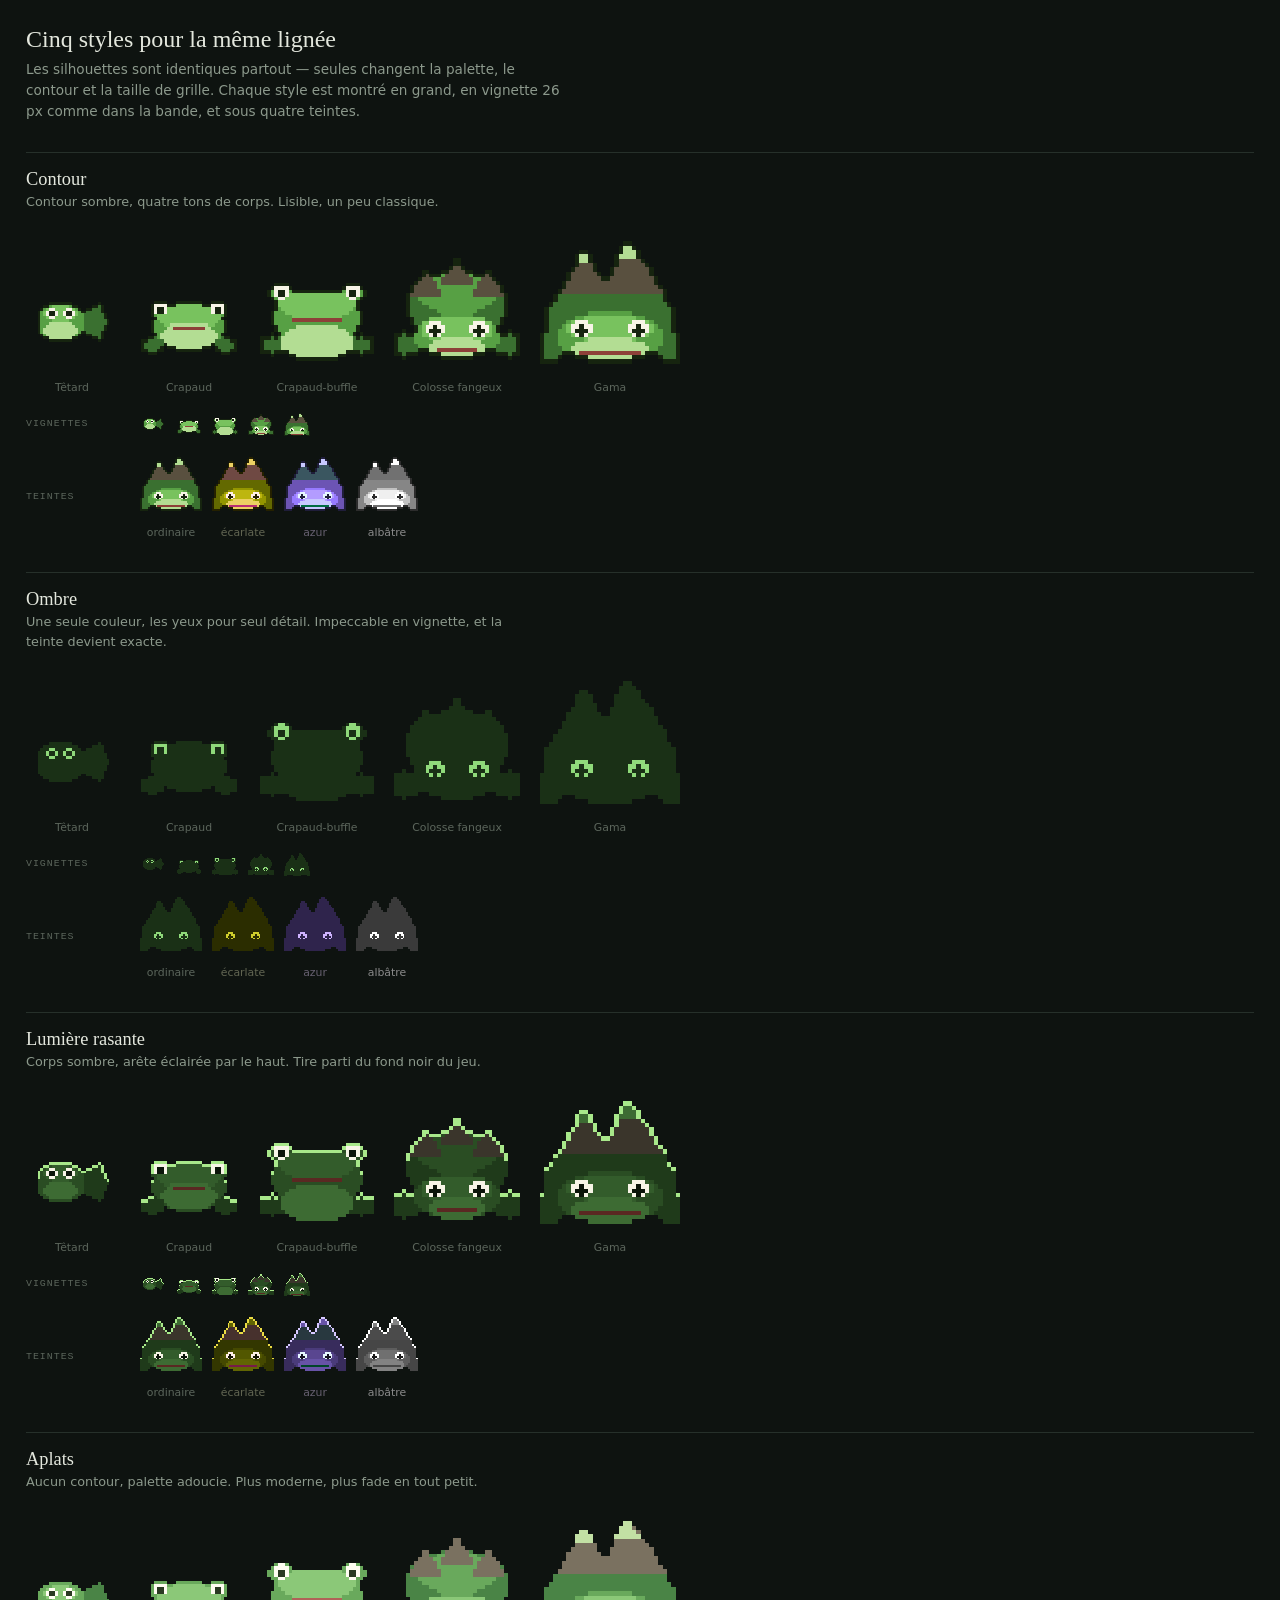
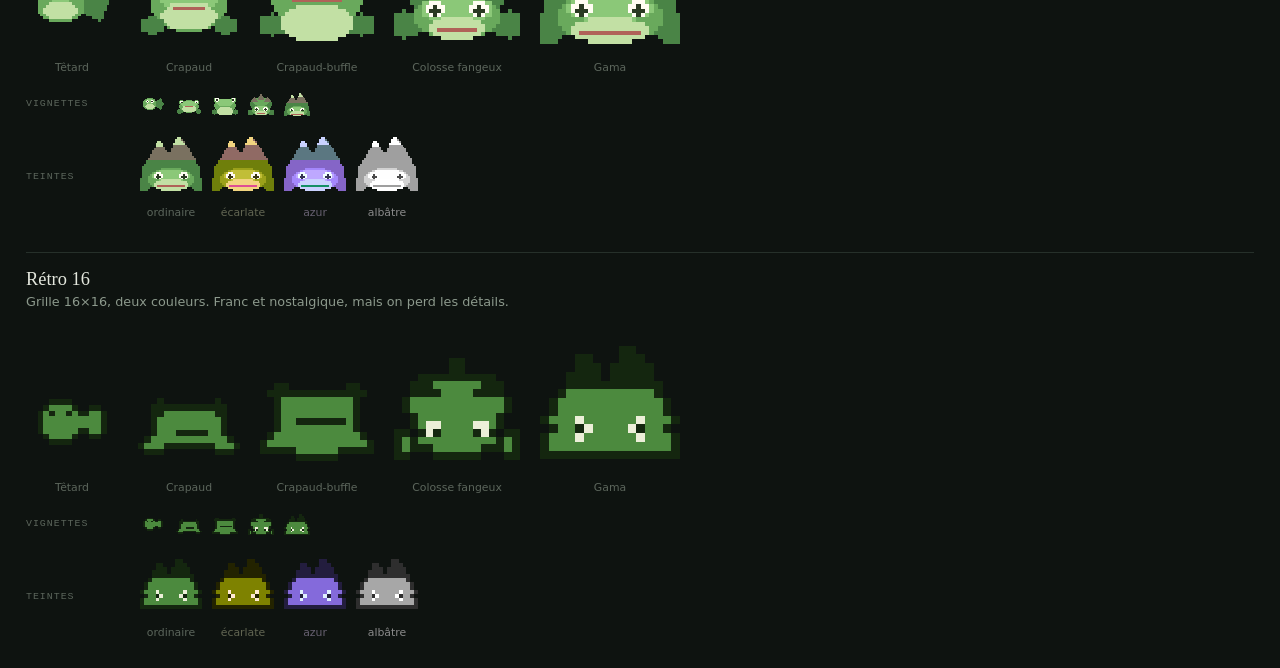
==== tools/apercu-styles.html @ 8fe140bf "Les silhouettes et leur style deviennent deux choses distinctes Les créatures vivaient mêlées à leur" ====
<!doctype html><meta charset=utf-8><title>Cinq styles</title><style>
body{background:#0E1310;color:#E3E7DD;font:15px/1.55 'IBM Plex Sans',system-ui,sans-serif;margin:0;padding:26px}
h1{font:400 1.5rem Georgia,serif;margin:0 0 6px}
.intro{color:#8C998C;margin:0 0 30px;font-size:.85rem;max-width:62ch}
section{border-top:1px solid #26302A;padding-top:16px;margin-top:30px}
h2{font:400 1.15rem Georgia,serif;margin:0 0 2px}
.dit{color:#8C998C;font-size:.8rem;margin:0 0 16px;max-width:62ch}
.rangee{display:flex;gap:20px;align-items:flex-end;flex-wrap:wrap}
.item{text-align:center}.item span{display:block;font-size:.68rem;color:#5C665C;margin-top:5px}
.petit{gap:10px;margin-top:14px;align-items:center}
.etiq{font:500 .62rem/1 monospace;letter-spacing:.1em;text-transform:uppercase;color:#5C665C;
      width:104px;flex:none}
</style>
<h1>Cinq styles pour la même lignée</h1>
<p class=intro>Les silhouettes sont identiques partout — seules changent la palette, le contour
et la taille de grille. Chaque style est montré en grand, en vignette 26 px comme dans la bande,
et sous quatre teintes.</p><section><h2>Contour</h2><p class=dit>Contour sombre, quatre tons de corps. Lisible, un peu classique.</p><div class=rangee><div class=item><svg width=92 height=92 xmlns="http://www.w3.org/2000/svg" viewBox="0 0 32 32" shape-rendering="crispEdges">
<rect x="8" y="9" width="8" height="1" fill="#16240f"/>
<rect x="25" y="9" width="1" height="1" fill="#16240f"/>
<rect x="6" y="10" width="2" height="1" fill="#16240f"/>
<rect x="8" y="10" width="1" height="1" fill="#57a044"/>
<rect x="9" y="10" width="6" height="1" fill="#78c25e"/>
<rect x="15" y="10" width="1" height="1" fill="#57a044"/>
<rect x="16" y="10" width="2" height="1" fill="#16240f"/>
<rect x="23" y="10" width="2" height="1" fill="#16240f"/>
<rect x="25" y="10" width="1" height="1" fill="#3a7030"/>
<rect x="26" y="10" width="1" height="1" fill="#16240f"/>
<rect x="5" y="11" width="1" height="1" fill="#16240f"/>
<rect x="6" y="11" width="1" height="1" fill="#57a044"/>
<rect x="7" y="11" width="1" height="1" fill="#78c25e"/>
<rect x="8" y="11" width="2" height="1" fill="#f7f4e6"/>
<rect x="10" y="11" width="4" height="1" fill="#78c25e"/>
<rect x="14" y="11" width="2" height="1" fill="#f7f4e6"/>
<rect x="16" y="11" width="1" height="1" fill="#78c25e"/>
<rect x="17" y="11" width="1" height="1" fill="#57a044"/>
<rect x="18" y="11" width="1" height="1" fill="#16240f"/>
<rect x="21" y="11" width="2" height="1" fill="#16240f"/>
<rect x="23" y="11" width="3" height="1" fill="#3a7030"/>
<rect x="26" y="11" width="1" height="1" fill="#16240f"/>
<rect x="4" y="12" width="1" height="1" fill="#16240f"/>
<rect x="5" y="12" width="1" height="1" fill="#57a044"/>
<rect x="6" y="12" width="1" height="1" fill="#78c25e"/>
<rect x="7" y="12" width="1" height="1" fill="#f7f4e6"/>
<rect x="8" y="12" width="2" height="1" fill="#16240f"/>
<rect x="10" y="12" width="1" height="1" fill="#f7f4e6"/>
<rect x="11" y="12" width="2" height="1" fill="#78c25e"/>
<rect x="13" y="12" width="1" height="1" fill="#f7f4e6"/>
<rect x="14" y="12" width="2" height="1" fill="#16240f"/>
<rect x="16" y="12" width="1" height="1" fill="#f7f4e6"/>
<rect x="17" y="12" width="1" height="1" fill="#78c25e"/>
<rect x="18" y="12" width="1" height="1" fill="#57a044"/>
<rect x="19" y="12" width="2" height="1" fill="#16240f"/>
<rect x="21" y="12" width="5" height="1" fill="#3a7030"/>
<rect x="26" y="12" width="1" height="1" fill="#16240f"/>
<rect x="4" y="13" width="1" height="1" fill="#16240f"/>
<rect x="5" y="13" width="1" height="1" fill="#57a044"/>
<rect x="6" y="13" width="1" height="1" fill="#78c25e"/>
<rect x="7" y="13" width="1" height="1" fill="#f7f4e6"/>
<rect x="8" y="13" width="2" height="1" fill="#16240f"/>
<rect x="10" y="13" width="1" height="1" fill="#f7f4e6"/>
<rect x="11" y="13" width="2" height="1" fill="#78c25e"/>
<rect x="13" y="13" width="1" height="1" fill="#f7f4e6"/>
<rect x="14" y="13" width="2" height="1" fill="#16240f"/>
<rect x="16" y="13" width="1" height="1" fill="#f7f4e6"/>
<rect x="17" y="13" width="1" height="1" fill="#78c25e"/>
<rect x="18" y="13" width="2" height="1" fill="#57a044"/>
<rect x="20" y="13" width="7" height="1" fill="#3a7030"/>
<rect x="27" y="13" width="1" height="1" fill="#16240f"/>
<rect x="4" y="14" width="1" height="1" fill="#16240f"/>
<rect x="5" y="14" width="2" height="1" fill="#57a044"/>
<rect x="7" y="14" width="1" height="1" fill="#78c25e"/>
<rect x="8" y="14" width="2" height="1" fill="#f7f4e6"/>
<rect x="10" y="14" width="4" height="1" fill="#78c25e"/>
<rect x="14" y="14" width="2" height="1" fill="#f7f4e6"/>
<rect x="16" y="14" width="1" height="1" fill="#78c25e"/>
<rect x="17" y="14" width="3" height="1" fill="#57a044"/>
<rect x="20" y="14" width="7" height="1" fill="#3a7030"/>
<rect x="27" y="14" width="1" height="1" fill="#16240f"/>
<rect x="4" y="15" width="1" height="1" fill="#16240f"/>
<rect x="5" y="15" width="4" height="1" fill="#57a044"/>
<rect x="9" y="15" width="6" height="1" fill="#78c25e"/>
<rect x="15" y="15" width="5" height="1" fill="#57a044"/>
<rect x="20" y="15" width="8" height="1" fill="#3a7030"/>
<rect x="28" y="15" width="1" height="1" fill="#16240f"/>
<rect x="4" y="16" width="1" height="1" fill="#16240f"/>
<rect x="5" y="16" width="3" height="1" fill="#57a044"/>
<rect x="8" y="16" width="8" height="1" fill="#b3dd93"/>
<rect x="16" y="16" width="4" height="1" fill="#57a044"/>
<rect x="20" y="16" width="8" height="1" fill="#3a7030"/>
<rect x="28" y="16" width="1" height="1" fill="#16240f"/>
<rect x="4" y="17" width="1" height="1" fill="#16240f"/>
<rect x="5" y="17" width="2" height="1" fill="#57a044"/>
<rect x="7" y="17" width="10" height="1" fill="#b3dd93"/>
<rect x="17" y="17" width="3" height="1" fill="#57a044"/>
<rect x="20" y="17" width="7" height="1" fill="#3a7030"/>
<rect x="27" y="17" width="1" height="1" fill="#16240f"/>
<rect x="4" y="18" width="1" height="1" fill="#16240f"/>
<rect x="5" y="18" width="1" height="1" fill="#57a044"/>
<rect x="6" y="18" width="12" height="1" fill="#b3dd93"/>
<rect x="18" y="18" width="2" height="1" fill="#57a044"/>
<rect x="20" y="18" width="7" height="1" fill="#3a7030"/>
<rect x="27" y="18" width="1" height="1" fill="#16240f"/>
<rect x="4" y="19" width="1" height="1" fill="#16240f"/>
<rect x="5" y="19" width="1" height="1" fill="#57a044"/>
<rect x="6" y="19" width="12" height="1" fill="#b3dd93"/>
<rect x="18" y="19" width="1" height="1" fill="#57a044"/>
<rect x="19" y="19" width="2" height="1" fill="#16240f"/>
<rect x="21" y="19" width="5" height="1" fill="#3a7030"/>
<rect x="26" y="19" width="1" height="1" fill="#16240f"/>
<rect x="5" y="20" width="1" height="1" fill="#16240f"/>
<rect x="6" y="20" width="1" height="1" fill="#57a044"/>
<rect x="7" y="20" width="10" height="1" fill="#b3dd93"/>
<rect x="17" y="20" width="1" height="1" fill="#57a044"/>
<rect x="18" y="20" width="1" height="1" fill="#16240f"/>
<rect x="21" y="20" width="2" height="1" fill="#16240f"/>
<rect x="23" y="20" width="3" height="1" fill="#3a7030"/>
<rect x="26" y="20" width="1" height="1" fill="#16240f"/>
<rect x="6" y="21" width="2" height="1" fill="#16240f"/>
<rect x="8" y="21" width="8" height="1" fill="#b3dd93"/>
<rect x="16" y="21" width="2" height="1" fill="#16240f"/>
<rect x="23" y="21" width="2" height="1" fill="#16240f"/>
<rect x="25" y="21" width="1" height="1" fill="#3a7030"/>
<rect x="26" y="21" width="1" height="1" fill="#16240f"/>
<rect x="8" y="22" width="8" height="1" fill="#16240f"/>
<rect x="25" y="22" width="1" height="1" fill="#16240f"/>
</svg>
<span>Têtard</span></div><div class=item><svg width=102 height=102 xmlns="http://www.w3.org/2000/svg" viewBox="0 0 32 32" shape-rendering="crispEdges">
<rect x="5" y="11" width="4" height="1" fill="#16240f"/>
<rect x="12" y="11" width="8" height="1" fill="#16240f"/>
<rect x="23" y="11" width="4" height="1" fill="#16240f"/>
<rect x="4" y="12" width="1" height="1" fill="#16240f"/>
<rect x="5" y="12" width="4" height="1" fill="#f7f4e6"/>
<rect x="9" y="12" width="3" height="1" fill="#16240f"/>
<rect x="12" y="12" width="8" height="1" fill="#78c25e"/>
<rect x="20" y="12" width="3" height="1" fill="#16240f"/>
<rect x="23" y="12" width="4" height="1" fill="#f7f4e6"/>
<rect x="27" y="12" width="1" height="1" fill="#16240f"/>
<rect x="4" y="13" width="1" height="1" fill="#16240f"/>
<rect x="5" y="13" width="1" height="1" fill="#f7f4e6"/>
<rect x="6" y="13" width="2" height="1" fill="#16240f"/>
<rect x="8" y="13" width="1" height="1" fill="#f7f4e6"/>
<rect x="9" y="13" width="14" height="1" fill="#78c25e"/>
<rect x="23" y="13" width="1" height="1" fill="#f7f4e6"/>
<rect x="24" y="13" width="2" height="1" fill="#16240f"/>
<rect x="26" y="13" width="1" height="1" fill="#f7f4e6"/>
<rect x="27" y="13" width="1" height="1" fill="#16240f"/>
<rect x="4" y="14" width="1" height="1" fill="#16240f"/>
<rect x="5" y="14" width="1" height="1" fill="#f7f4e6"/>
<rect x="6" y="14" width="2" height="1" fill="#16240f"/>
<rect x="8" y="14" width="1" height="1" fill="#f7f4e6"/>
<rect x="9" y="14" width="14" height="1" fill="#78c25e"/>
<rect x="23" y="14" width="1" height="1" fill="#f7f4e6"/>
<rect x="24" y="14" width="2" height="1" fill="#16240f"/>
<rect x="26" y="14" width="1" height="1" fill="#f7f4e6"/>
<rect x="27" y="14" width="1" height="1" fill="#16240f"/>
<rect x="4" y="15" width="1" height="1" fill="#16240f"/>
<rect x="5" y="15" width="1" height="1" fill="#57a044"/>
<rect x="6" y="15" width="20" height="1" fill="#78c25e"/>
<rect x="26" y="15" width="1" height="1" fill="#57a044"/>
<rect x="27" y="15" width="1" height="1" fill="#16240f"/>
<rect x="5" y="16" width="1" height="1" fill="#16240f"/>
<rect x="6" y="16" width="20" height="1" fill="#78c25e"/>
<rect x="26" y="16" width="1" height="1" fill="#16240f"/>
<rect x="4" y="17" width="1" height="1" fill="#16240f"/>
<rect x="5" y="17" width="2" height="1" fill="#57a044"/>
<rect x="7" y="17" width="18" height="1" fill="#78c25e"/>
<rect x="25" y="17" width="2" height="1" fill="#57a044"/>
<rect x="27" y="17" width="1" height="1" fill="#16240f"/>
<rect x="4" y="18" width="1" height="1" fill="#16240f"/>
<rect x="5" y="18" width="3" height="1" fill="#57a044"/>
<rect x="8" y="18" width="2" height="1" fill="#78c25e"/>
<rect x="10" y="18" width="12" height="1" fill="#b3dd93"/>
<rect x="22" y="18" width="2" height="1" fill="#78c25e"/>
<rect x="24" y="18" width="3" height="1" fill="#57a044"/>
<rect x="27" y="18" width="1" height="1" fill="#16240f"/>
<rect x="4" y="19" width="1" height="1" fill="#16240f"/>
<rect x="5" y="19" width="4" height="1" fill="#57a044"/>
<rect x="9" y="19" width="2" height="1" fill="#b3dd93"/>
<rect x="11" y="19" width="10" height="1" fill="#8d4038"/>
<rect x="21" y="19" width="2" height="1" fill="#b3dd93"/>
<rect x="23" y="19" width="4" height="1" fill="#57a044"/>
<rect x="27" y="19" width="1" height="1" fill="#16240f"/>
<rect x="4" y="20" width="1" height="1" fill="#16240f"/>
<rect x="5" y="20" width="3" height="1" fill="#57a044"/>
<rect x="8" y="20" width="16" height="1" fill="#b3dd93"/>
<rect x="24" y="20" width="3" height="1" fill="#57a044"/>
<rect x="27" y="20" width="1" height="1" fill="#16240f"/>
<rect x="5" y="21" width="1" height="1" fill="#16240f"/>
<rect x="6" y="21" width="1" height="1" fill="#57a044"/>
<rect x="7" y="21" width="18" height="1" fill="#b3dd93"/>
<rect x="25" y="21" width="1" height="1" fill="#57a044"/>
<rect x="26" y="21" width="1" height="1" fill="#16240f"/>
<rect x="3" y="22" width="2" height="1" fill="#16240f"/>
<rect x="5" y="22" width="1" height="1" fill="#3a7030"/>
<rect x="6" y="22" width="1" height="1" fill="#57a044"/>
<rect x="7" y="22" width="18" height="1" fill="#b3dd93"/>
<rect x="25" y="22" width="1" height="1" fill="#57a044"/>
<rect x="26" y="22" width="1" height="1" fill="#3a7030"/>
<rect x="27" y="22" width="2" height="1" fill="#16240f"/>
<rect x="1" y="23" width="2" height="1" fill="#16240f"/>
<rect x="3" y="23" width="5" height="1" fill="#3a7030"/>
<rect x="8" y="23" width="16" height="1" fill="#b3dd93"/>
<rect x="24" y="23" width="5" height="1" fill="#3a7030"/>
<rect x="29" y="23" width="2" height="1" fill="#16240f"/>
<rect x="1" y="24" width="1" height="1" fill="#16240f"/>
<rect x="2" y="24" width="6" height="1" fill="#3a7030"/>
<rect x="8" y="24" width="1" height="1" fill="#16240f"/>
<rect x="9" y="24" width="14" height="1" fill="#b3dd93"/>
<rect x="23" y="24" width="1" height="1" fill="#16240f"/>
<rect x="24" y="24" width="6" height="1" fill="#3a7030"/>
<rect x="30" y="24" width="1" height="1" fill="#16240f"/>
<rect x="1" y="25" width="1" height="1" fill="#16240f"/>
<rect x="2" y="25" width="5" height="1" fill="#3a7030"/>
<rect x="7" y="25" width="1" height="1" fill="#16240f"/>
<rect x="9" y="25" width="3" height="1" fill="#16240f"/>
<rect x="12" y="25" width="8" height="1" fill="#b3dd93"/>
<rect x="20" y="25" width="3" height="1" fill="#16240f"/>
<rect x="24" y="25" width="1" height="1" fill="#16240f"/>
<rect x="25" y="25" width="5" height="1" fill="#3a7030"/>
<rect x="30" y="25" width="1" height="1" fill="#16240f"/>
<rect x="1" y="26" width="2" height="1" fill="#16240f"/>
<rect x="3" y="26" width="3" height="1" fill="#3a7030"/>
<rect x="6" y="26" width="2" height="1" fill="#16240f"/>
<rect x="12" y="26" width="8" height="1" fill="#16240f"/>
<rect x="24" y="26" width="2" height="1" fill="#16240f"/>
<rect x="26" y="26" width="3" height="1" fill="#3a7030"/>
<rect x="29" y="26" width="2" height="1" fill="#16240f"/>
<rect x="3" y="27" width="3" height="1" fill="#16240f"/>
<rect x="26" y="27" width="3" height="1" fill="#16240f"/>
</svg>
<span>Crapaud</span></div><div class=item><svg width=114 height=114 xmlns="http://www.w3.org/2000/svg" viewBox="0 0 32 32" shape-rendering="crispEdges">
<rect x="4" y="8" width="4" height="1" fill="#16240f"/>
<rect x="24" y="8" width="4" height="1" fill="#16240f"/>
<rect x="3" y="9" width="1" height="1" fill="#16240f"/>
<rect x="4" y="9" width="4" height="1" fill="#f7f4e6"/>
<rect x="8" y="9" width="1" height="1" fill="#16240f"/>
<rect x="23" y="9" width="1" height="1" fill="#16240f"/>
<rect x="24" y="9" width="4" height="1" fill="#f7f4e6"/>
<rect x="28" y="9" width="1" height="1" fill="#16240f"/>
<rect x="2" y="10" width="1" height="1" fill="#16240f"/>
<rect x="3" y="10" width="1" height="1" fill="#57a044"/>
<rect x="4" y="10" width="1" height="1" fill="#f7f4e6"/>
<rect x="5" y="10" width="2" height="1" fill="#16240f"/>
<rect x="7" y="10" width="1" height="1" fill="#f7f4e6"/>
<rect x="8" y="10" width="1" height="1" fill="#57a044"/>
<rect x="9" y="10" width="14" height="1" fill="#16240f"/>
<rect x="23" y="10" width="1" height="1" fill="#57a044"/>
<rect x="24" y="10" width="1" height="1" fill="#f7f4e6"/>
<rect x="25" y="10" width="2" height="1" fill="#16240f"/>
<rect x="27" y="10" width="1" height="1" fill="#f7f4e6"/>
<rect x="28" y="10" width="1" height="1" fill="#57a044"/>
<rect x="29" y="10" width="1" height="1" fill="#16240f"/>
<rect x="2" y="11" width="1" height="1" fill="#16240f"/>
<rect x="3" y="11" width="1" height="1" fill="#57a044"/>
<rect x="4" y="11" width="1" height="1" fill="#f7f4e6"/>
<rect x="5" y="11" width="2" height="1" fill="#16240f"/>
<rect x="7" y="11" width="1" height="1" fill="#f7f4e6"/>
<rect x="8" y="11" width="16" height="1" fill="#78c25e"/>
<rect x="24" y="11" width="1" height="1" fill="#f7f4e6"/>
<rect x="25" y="11" width="2" height="1" fill="#16240f"/>
<rect x="27" y="11" width="1" height="1" fill="#f7f4e6"/>
<rect x="28" y="11" width="1" height="1" fill="#57a044"/>
<rect x="29" y="11" width="1" height="1" fill="#16240f"/>
<rect x="3" y="12" width="1" height="1" fill="#16240f"/>
<rect x="4" y="12" width="1" height="1" fill="#57a044"/>
<rect x="5" y="12" width="2" height="1" fill="#f7f4e6"/>
<rect x="7" y="12" width="18" height="1" fill="#78c25e"/>
<rect x="25" y="12" width="2" height="1" fill="#f7f4e6"/>
<rect x="27" y="12" width="1" height="1" fill="#57a044"/>
<rect x="28" y="12" width="1" height="1" fill="#16240f"/>
<rect x="4" y="13" width="1" height="1" fill="#16240f"/>
<rect x="5" y="13" width="22" height="1" fill="#78c25e"/>
<rect x="27" y="13" width="1" height="1" fill="#16240f"/>
<rect x="4" y="14" width="1" height="1" fill="#16240f"/>
<rect x="5" y="14" width="22" height="1" fill="#78c25e"/>
<rect x="27" y="14" width="1" height="1" fill="#16240f"/>
<rect x="4" y="15" width="1" height="1" fill="#16240f"/>
<rect x="5" y="15" width="1" height="1" fill="#57a044"/>
<rect x="6" y="15" width="20" height="1" fill="#78c25e"/>
<rect x="26" y="15" width="1" height="1" fill="#57a044"/>
<rect x="27" y="15" width="1" height="1" fill="#16240f"/>
<rect x="3" y="16" width="1" height="1" fill="#16240f"/>
<rect x="4" y="16" width="3" height="1" fill="#57a044"/>
<rect x="7" y="16" width="18" height="1" fill="#78c25e"/>
<rect x="25" y="16" width="3" height="1" fill="#57a044"/>
<rect x="28" y="16" width="1" height="1" fill="#16240f"/>
<rect x="3" y="17" width="1" height="1" fill="#16240f"/>
<rect x="4" y="17" width="5" height="1" fill="#57a044"/>
<rect x="9" y="17" width="14" height="1" fill="#78c25e"/>
<rect x="23" y="17" width="5" height="1" fill="#57a044"/>
<rect x="28" y="17" width="1" height="1" fill="#16240f"/>
<rect x="3" y="18" width="1" height="1" fill="#16240f"/>
<rect x="4" y="18" width="5" height="1" fill="#57a044"/>
<rect x="9" y="18" width="14" height="1" fill="#8d4038"/>
<rect x="23" y="18" width="5" height="1" fill="#57a044"/>
<rect x="28" y="18" width="1" height="1" fill="#16240f"/>
<rect x="3" y="19" width="1" height="1" fill="#16240f"/>
<rect x="4" y="19" width="24" height="1" fill="#57a044"/>
<rect x="28" y="19" width="1" height="1" fill="#16240f"/>
<rect x="4" y="20" width="1" height="1" fill="#16240f"/>
<rect x="5" y="20" width="5" height="1" fill="#57a044"/>
<rect x="10" y="20" width="12" height="1" fill="#b3dd93"/>
<rect x="22" y="20" width="5" height="1" fill="#57a044"/>
<rect x="27" y="20" width="1" height="1" fill="#16240f"/>
<rect x="4" y="21" width="1" height="1" fill="#16240f"/>
<rect x="5" y="21" width="3" height="1" fill="#57a044"/>
<rect x="8" y="21" width="16" height="1" fill="#b3dd93"/>
<rect x="24" y="21" width="3" height="1" fill="#57a044"/>
<rect x="27" y="21" width="1" height="1" fill="#16240f"/>
<rect x="3" y="22" width="1" height="1" fill="#16240f"/>
<rect x="5" y="22" width="1" height="1" fill="#16240f"/>
<rect x="6" y="22" width="1" height="1" fill="#57a044"/>
<rect x="7" y="22" width="18" height="1" fill="#b3dd93"/>
<rect x="25" y="22" width="1" height="1" fill="#57a044"/>
<rect x="26" y="22" width="1" height="1" fill="#16240f"/>
<rect x="28" y="22" width="1" height="1" fill="#16240f"/>
<rect x="0" y="23" width="3" height="1" fill="#16240f"/>
<rect x="3" y="23" width="1" height="1" fill="#3a7030"/>
<rect x="4" y="23" width="1" height="1" fill="#16240f"/>
<rect x="5" y="23" width="1" height="1" fill="#3a7030"/>
<rect x="6" y="23" width="20" height="1" fill="#b3dd93"/>
<rect x="26" y="23" width="1" height="1" fill="#3a7030"/>
<rect x="27" y="23" width="1" height="1" fill="#16240f"/>
<rect x="28" y="23" width="1" height="1" fill="#3a7030"/>
<rect x="29" y="23" width="3" height="1" fill="#16240f"/>
<rect x="0" y="24" width="1" height="1" fill="#16240f"/>
<rect x="1" y="24" width="5" height="1" fill="#3a7030"/>
<rect x="6" y="24" width="20" height="1" fill="#b3dd93"/>
<rect x="26" y="24" width="5" height="1" fill="#3a7030"/>
<rect x="31" y="24" width="1" height="1" fill="#16240f"/>
<rect x="0" y="25" width="1" height="1" fill="#16240f"/>
<rect x="1" y="25" width="5" height="1" fill="#3a7030"/>
<rect x="6" y="25" width="20" height="1" fill="#b3dd93"/>
<rect x="26" y="25" width="5" height="1" fill="#3a7030"/>
<rect x="31" y="25" width="1" height="1" fill="#16240f"/>
<rect x="0" y="26" width="1" height="1" fill="#16240f"/>
<rect x="1" y="26" width="5" height="1" fill="#3a7030"/>
<rect x="6" y="26" width="20" height="1" fill="#b3dd93"/>
<rect x="26" y="26" width="5" height="1" fill="#3a7030"/>
<rect x="31" y="26" width="1" height="1" fill="#16240f"/>
<rect x="0" y="27" width="3" height="1" fill="#16240f"/>
<rect x="3" y="27" width="1" height="1" fill="#3a7030"/>
<rect x="4" y="27" width="4" height="1" fill="#16240f"/>
<rect x="8" y="27" width="16" height="1" fill="#b3dd93"/>
<rect x="24" y="27" width="4" height="1" fill="#16240f"/>
<rect x="28" y="27" width="1" height="1" fill="#3a7030"/>
<rect x="29" y="27" width="3" height="1" fill="#16240f"/>
<rect x="3" y="28" width="1" height="1" fill="#16240f"/>
<rect x="8" y="28" width="2" height="1" fill="#16240f"/>
<rect x="10" y="28" width="12" height="1" fill="#b3dd93"/>
<rect x="22" y="28" width="2" height="1" fill="#16240f"/>
<rect x="28" y="28" width="1" height="1" fill="#16240f"/>
<rect x="10" y="29" width="12" height="1" fill="#16240f"/>
</svg>
<span>Crapaud-buffle</span></div><div class=item><svg width=126 height=126 xmlns="http://www.w3.org/2000/svg" viewBox="0 0 32 32" shape-rendering="crispEdges">
<rect x="15" y="4" width="2" height="1" fill="#16240f"/>
<rect x="15" y="5" width="2" height="1" fill="#16240f"/>
<rect x="14" y="6" width="1" height="1" fill="#16240f"/>
<rect x="15" y="6" width="2" height="1" fill="#59503f"/>
<rect x="17" y="6" width="1" height="1" fill="#16240f"/>
<rect x="7" y="7" width="2" height="1" fill="#16240f"/>
<rect x="12" y="7" width="2" height="1" fill="#16240f"/>
<rect x="14" y="7" width="4" height="1" fill="#59503f"/>
<rect x="18" y="7" width="2" height="1" fill="#16240f"/>
<rect x="23" y="7" width="2" height="1" fill="#16240f"/>
<rect x="7" y="8" width="1" height="1" fill="#16240f"/>
<rect x="8" y="8" width="1" height="1" fill="#59503f"/>
<rect x="9" y="8" width="3" height="1" fill="#16240f"/>
<rect x="12" y="8" width="1" height="1" fill="#57a044"/>
<rect x="13" y="8" width="6" height="1" fill="#59503f"/>
<rect x="19" y="8" width="1" height="1" fill="#57a044"/>
<rect x="20" y="8" width="3" height="1" fill="#16240f"/>
<rect x="23" y="8" width="1" height="1" fill="#59503f"/>
<rect x="24" y="8" width="1" height="1" fill="#16240f"/>
<rect x="6" y="9" width="1" height="1" fill="#16240f"/>
<rect x="7" y="9" width="3" height="1" fill="#59503f"/>
<rect x="10" y="9" width="2" height="1" fill="#57a044"/>
<rect x="12" y="9" width="8" height="1" fill="#59503f"/>
<rect x="20" y="9" width="2" height="1" fill="#57a044"/>
<rect x="22" y="9" width="3" height="1" fill="#59503f"/>
<rect x="25" y="9" width="1" height="1" fill="#16240f"/>
<rect x="5" y="10" width="1" height="1" fill="#16240f"/>
<rect x="6" y="10" width="5" height="1" fill="#59503f"/>
<rect x="11" y="10" width="1" height="1" fill="#57a044"/>
<rect x="12" y="10" width="8" height="1" fill="#59503f"/>
<rect x="20" y="10" width="1" height="1" fill="#57a044"/>
<rect x="21" y="10" width="5" height="1" fill="#59503f"/>
<rect x="26" y="10" width="1" height="1" fill="#16240f"/>
<rect x="4" y="11" width="1" height="1" fill="#16240f"/>
<rect x="5" y="11" width="6" height="1" fill="#59503f"/>
<rect x="11" y="11" width="10" height="1" fill="#57a044"/>
<rect x="21" y="11" width="6" height="1" fill="#59503f"/>
<rect x="27" y="11" width="1" height="1" fill="#16240f"/>
<rect x="4" y="12" width="1" height="1" fill="#16240f"/>
<rect x="5" y="12" width="7" height="1" fill="#59503f"/>
<rect x="12" y="12" width="8" height="1" fill="#57a044"/>
<rect x="20" y="12" width="7" height="1" fill="#59503f"/>
<rect x="27" y="12" width="1" height="1" fill="#16240f"/>
<rect x="3" y="13" width="1" height="1" fill="#16240f"/>
<rect x="4" y="13" width="8" height="1" fill="#59503f"/>
<rect x="12" y="13" width="8" height="1" fill="#57a044"/>
<rect x="20" y="13" width="8" height="1" fill="#59503f"/>
<rect x="28" y="13" width="1" height="1" fill="#16240f"/>
<rect x="3" y="14" width="1" height="1" fill="#16240f"/>
<rect x="4" y="14" width="2" height="1" fill="#3a7030"/>
<rect x="6" y="14" width="20" height="1" fill="#57a044"/>
<rect x="26" y="14" width="2" height="1" fill="#3a7030"/>
<rect x="28" y="14" width="1" height="1" fill="#16240f"/>
<rect x="3" y="15" width="1" height="1" fill="#16240f"/>
<rect x="4" y="15" width="3" height="1" fill="#3a7030"/>
<rect x="7" y="15" width="18" height="1" fill="#57a044"/>
<rect x="25" y="15" width="3" height="1" fill="#3a7030"/>
<rect x="28" y="15" width="1" height="1" fill="#16240f"/>
<rect x="3" y="16" width="1" height="1" fill="#16240f"/>
<rect x="4" y="16" width="5" height="1" fill="#3a7030"/>
<rect x="9" y="16" width="14" height="1" fill="#57a044"/>
<rect x="23" y="16" width="5" height="1" fill="#3a7030"/>
<rect x="28" y="16" width="1" height="1" fill="#16240f"/>
<rect x="3" y="17" width="1" height="1" fill="#16240f"/>
<rect x="4" y="17" width="7" height="1" fill="#3a7030"/>
<rect x="11" y="17" width="10" height="1" fill="#57a044"/>
<rect x="21" y="17" width="7" height="1" fill="#3a7030"/>
<rect x="28" y="17" width="1" height="1" fill="#16240f"/>
<rect x="3" y="18" width="1" height="1" fill="#16240f"/>
<rect x="4" y="18" width="8" height="1" fill="#3a7030"/>
<rect x="12" y="18" width="8" height="1" fill="#57a044"/>
<rect x="20" y="18" width="8" height="1" fill="#3a7030"/>
<rect x="28" y="18" width="1" height="1" fill="#16240f"/>
<rect x="4" y="19" width="1" height="1" fill="#16240f"/>
<rect x="5" y="19" width="4" height="1" fill="#3a7030"/>
<rect x="9" y="19" width="14" height="1" fill="#78c25e"/>
<rect x="23" y="19" width="4" height="1" fill="#3a7030"/>
<rect x="27" y="19" width="1" height="1" fill="#16240f"/>
<rect x="4" y="20" width="1" height="1" fill="#16240f"/>
<rect x="5" y="20" width="2" height="1" fill="#3a7030"/>
<rect x="7" y="20" width="2" height="1" fill="#78c25e"/>
<rect x="9" y="20" width="3" height="1" fill="#f7f4e6"/>
<rect x="12" y="20" width="8" height="1" fill="#78c25e"/>
<rect x="20" y="20" width="3" height="1" fill="#f7f4e6"/>
<rect x="23" y="20" width="2" height="1" fill="#78c25e"/>
<rect x="25" y="20" width="2" height="1" fill="#3a7030"/>
<rect x="27" y="20" width="1" height="1" fill="#16240f"/>
<rect x="5" y="21" width="1" height="1" fill="#16240f"/>
<rect x="6" y="21" width="1" height="1" fill="#57a044"/>
<rect x="7" y="21" width="1" height="1" fill="#78c25e"/>
<rect x="8" y="21" width="2" height="1" fill="#f7f4e6"/>
<rect x="10" y="21" width="1" height="1" fill="#16240f"/>
<rect x="11" y="21" width="2" height="1" fill="#f7f4e6"/>
<rect x="13" y="21" width="6" height="1" fill="#78c25e"/>
<rect x="19" y="21" width="2" height="1" fill="#f7f4e6"/>
<rect x="21" y="21" width="1" height="1" fill="#16240f"/>
<rect x="22" y="21" width="2" height="1" fill="#f7f4e6"/>
<rect x="24" y="21" width="1" height="1" fill="#78c25e"/>
<rect x="25" y="21" width="1" height="1" fill="#57a044"/>
<rect x="26" y="21" width="1" height="1" fill="#16240f"/>
<rect x="2" y="22" width="1" height="1" fill="#16240f"/>
<rect x="5" y="22" width="1" height="1" fill="#16240f"/>
<rect x="6" y="22" width="1" height="1" fill="#57a044"/>
<rect x="7" y="22" width="1" height="1" fill="#78c25e"/>
<rect x="8" y="22" width="1" height="1" fill="#f7f4e6"/>
<rect x="9" y="22" width="3" height="1" fill="#16240f"/>
<rect x="12" y="22" width="1" height="1" fill="#f7f4e6"/>
<rect x="13" y="22" width="6" height="1" fill="#78c25e"/>
<rect x="19" y="22" width="1" height="1" fill="#f7f4e6"/>
<rect x="20" y="22" width="3" height="1" fill="#16240f"/>
<rect x="23" y="22" width="1" height="1" fill="#f7f4e6"/>
<rect x="24" y="22" width="1" height="1" fill="#78c25e"/>
<rect x="25" y="22" width="1" height="1" fill="#57a044"/>
<rect x="26" y="22" width="1" height="1" fill="#16240f"/>
<rect x="29" y="22" width="1" height="1" fill="#16240f"/>
<rect x="0" y="23" width="2" height="1" fill="#16240f"/>
<rect x="2" y="23" width="1" height="1" fill="#3a7030"/>
<rect x="3" y="23" width="2" height="1" fill="#16240f"/>
<rect x="5" y="23" width="2" height="1" fill="#57a044"/>
<rect x="7" y="23" width="2" height="1" fill="#78c25e"/>
<rect x="9" y="23" width="1" height="1" fill="#f7f4e6"/>
<rect x="10" y="23" width="1" height="1" fill="#16240f"/>
<rect x="11" y="23" width="1" height="1" fill="#f7f4e6"/>
<rect x="12" y="23" width="8" height="1" fill="#78c25e"/>
<rect x="20" y="23" width="1" height="1" fill="#f7f4e6"/>
<rect x="21" y="23" width="1" height="1" fill="#16240f"/>
<rect x="22" y="23" width="1" height="1" fill="#f7f4e6"/>
<rect x="23" y="23" width="2" height="1" fill="#78c25e"/>
<rect x="25" y="23" width="2" height="1" fill="#57a044"/>
<rect x="27" y="23" width="2" height="1" fill="#16240f"/>
<rect x="29" y="23" width="1" height="1" fill="#3a7030"/>
<rect x="30" y="23" width="2" height="1" fill="#16240f"/>
<rect x="0" y="24" width="1" height="1" fill="#16240f"/>
<rect x="1" y="24" width="4" height="1" fill="#3a7030"/>
<rect x="5" y="24" width="4" height="1" fill="#57a044"/>
<rect x="9" y="24" width="3" height="1" fill="#78c25e"/>
<rect x="12" y="24" width="8" height="1" fill="#b3dd93"/>
<rect x="20" y="24" width="3" height="1" fill="#78c25e"/>
<rect x="23" y="24" width="4" height="1" fill="#57a044"/>
<rect x="27" y="24" width="4" height="1" fill="#3a7030"/>
<rect x="31" y="24" width="1" height="1" fill="#16240f"/>
<rect x="0" y="25" width="1" height="1" fill="#16240f"/>
<rect x="1" y="25" width="4" height="1" fill="#3a7030"/>
<rect x="5" y="25" width="5" height="1" fill="#57a044"/>
<rect x="10" y="25" width="12" height="1" fill="#b3dd93"/>
<rect x="22" y="25" width="5" height="1" fill="#57a044"/>
<rect x="27" y="25" width="4" height="1" fill="#3a7030"/>
<rect x="31" y="25" width="1" height="1" fill="#16240f"/>
<rect x="0" y="26" width="1" height="1" fill="#16240f"/>
<rect x="1" y="26" width="5" height="1" fill="#3a7030"/>
<rect x="6" y="26" width="3" height="1" fill="#57a044"/>
<rect x="9" y="26" width="14" height="1" fill="#b3dd93"/>
<rect x="23" y="26" width="3" height="1" fill="#57a044"/>
<rect x="26" y="26" width="5" height="1" fill="#3a7030"/>
<rect x="31" y="26" width="1" height="1" fill="#16240f"/>
<rect x="0" y="27" width="1" height="1" fill="#16240f"/>
<rect x="1" y="27" width="5" height="1" fill="#3a7030"/>
<rect x="6" y="27" width="3" height="1" fill="#16240f"/>
<rect x="9" y="27" width="2" height="1" fill="#b3dd93"/>
<rect x="11" y="27" width="10" height="1" fill="#8d4038"/>
<rect x="21" y="27" width="2" height="1" fill="#b3dd93"/>
<rect x="23" y="27" width="3" height="1" fill="#16240f"/>
<rect x="26" y="27" width="5" height="1" fill="#3a7030"/>
<rect x="31" y="27" width="1" height="1" fill="#16240f"/>
<rect x="0" y="28" width="2" height="1" fill="#16240f"/>
<rect x="2" y="28" width="1" height="1" fill="#3a7030"/>
<rect x="3" y="28" width="3" height="1" fill="#16240f"/>
<rect x="9" y="28" width="3" height="1" fill="#16240f"/>
<rect x="12" y="28" width="8" height="1" fill="#b3dd93"/>
<rect x="20" y="28" width="3" height="1" fill="#16240f"/>
<rect x="26" y="28" width="3" height="1" fill="#16240f"/>
<rect x="29" y="28" width="1" height="1" fill="#3a7030"/>
<rect x="30" y="28" width="2" height="1" fill="#16240f"/>
<rect x="2" y="29" width="1" height="1" fill="#16240f"/>
<rect x="12" y="29" width="8" height="1" fill="#16240f"/>
<rect x="29" y="29" width="1" height="1" fill="#16240f"/>
</svg>
<span>Colosse fangeux</span></div><div class=item><svg width=140 height=140 xmlns="http://www.w3.org/2000/svg" viewBox="0 0 32 32" shape-rendering="crispEdges">
<rect x="19" y="3" width="2" height="1" fill="#16240f"/>
<rect x="18" y="4" width="1" height="1" fill="#16240f"/>
<rect x="19" y="4" width="2" height="1" fill="#b3dd93"/>
<rect x="21" y="4" width="1" height="1" fill="#16240f"/>
<rect x="9" y="5" width="2" height="1" fill="#16240f"/>
<rect x="18" y="5" width="1" height="1" fill="#16240f"/>
<rect x="19" y="5" width="3" height="1" fill="#b3dd93"/>
<rect x="22" y="5" width="1" height="1" fill="#16240f"/>
<rect x="8" y="6" width="1" height="1" fill="#16240f"/>
<rect x="9" y="6" width="2" height="1" fill="#b3dd93"/>
<rect x="11" y="6" width="1" height="1" fill="#16240f"/>
<rect x="17" y="6" width="1" height="1" fill="#16240f"/>
<rect x="18" y="6" width="4" height="1" fill="#b3dd93"/>
<rect x="22" y="6" width="1" height="1" fill="#16240f"/>
<rect x="8" y="7" width="1" height="1" fill="#16240f"/>
<rect x="9" y="7" width="2" height="1" fill="#b3dd93"/>
<rect x="11" y="7" width="1" height="1" fill="#16240f"/>
<rect x="17" y="7" width="1" height="1" fill="#16240f"/>
<rect x="18" y="7" width="5" height="1" fill="#59503f"/>
<rect x="23" y="7" width="1" height="1" fill="#16240f"/>
<rect x="8" y="8" width="1" height="1" fill="#16240f"/>
<rect x="9" y="8" width="3" height="1" fill="#59503f"/>
<rect x="12" y="8" width="1" height="1" fill="#16240f"/>
<rect x="17" y="8" width="1" height="1" fill="#16240f"/>
<rect x="18" y="8" width="6" height="1" fill="#59503f"/>
<rect x="24" y="8" width="1" height="1" fill="#16240f"/>
<rect x="7" y="9" width="1" height="1" fill="#16240f"/>
<rect x="8" y="9" width="4" height="1" fill="#59503f"/>
<rect x="12" y="9" width="1" height="1" fill="#16240f"/>
<rect x="16" y="9" width="1" height="1" fill="#16240f"/>
<rect x="17" y="9" width="8" height="1" fill="#59503f"/>
<rect x="25" y="9" width="1" height="1" fill="#16240f"/>
<rect x="6" y="10" width="1" height="1" fill="#16240f"/>
<rect x="7" y="10" width="6" height="1" fill="#59503f"/>
<rect x="13" y="10" width="1" height="1" fill="#16240f"/>
<rect x="16" y="10" width="1" height="1" fill="#16240f"/>
<rect x="17" y="10" width="8" height="1" fill="#59503f"/>
<rect x="25" y="10" width="1" height="1" fill="#16240f"/>
<rect x="6" y="11" width="1" height="1" fill="#16240f"/>
<rect x="7" y="11" width="7" height="1" fill="#59503f"/>
<rect x="14" y="11" width="2" height="1" fill="#16240f"/>
<rect x="16" y="11" width="10" height="1" fill="#59503f"/>
<rect x="26" y="11" width="1" height="1" fill="#16240f"/>
<rect x="5" y="12" width="1" height="1" fill="#16240f"/>
<rect x="6" y="12" width="20" height="1" fill="#59503f"/>
<rect x="26" y="12" width="1" height="1" fill="#16240f"/>
<rect x="5" y="13" width="1" height="1" fill="#16240f"/>
<rect x="6" y="13" width="21" height="1" fill="#59503f"/>
<rect x="27" y="13" width="1" height="1" fill="#16240f"/>
<rect x="4" y="14" width="1" height="1" fill="#16240f"/>
<rect x="5" y="14" width="23" height="1" fill="#59503f"/>
<rect x="28" y="14" width="1" height="1" fill="#16240f"/>
<rect x="3" y="15" width="1" height="1" fill="#16240f"/>
<rect x="4" y="15" width="24" height="1" fill="#3a7030"/>
<rect x="28" y="15" width="1" height="1" fill="#16240f"/>
<rect x="3" y="16" width="1" height="1" fill="#16240f"/>
<rect x="4" y="16" width="24" height="1" fill="#3a7030"/>
<rect x="28" y="16" width="1" height="1" fill="#16240f"/>
<rect x="2" y="17" width="1" height="1" fill="#16240f"/>
<rect x="3" y="17" width="26" height="1" fill="#3a7030"/>
<rect x="29" y="17" width="1" height="1" fill="#16240f"/>
<rect x="1" y="18" width="1" height="1" fill="#16240f"/>
<rect x="2" y="18" width="28" height="1" fill="#3a7030"/>
<rect x="30" y="18" width="1" height="1" fill="#16240f"/>
<rect x="1" y="19" width="1" height="1" fill="#16240f"/>
<rect x="2" y="19" width="9" height="1" fill="#3a7030"/>
<rect x="11" y="19" width="10" height="1" fill="#57a044"/>
<rect x="21" y="19" width="9" height="1" fill="#3a7030"/>
<rect x="30" y="19" width="1" height="1" fill="#16240f"/>
<rect x="1" y="20" width="1" height="1" fill="#16240f"/>
<rect x="2" y="20" width="6" height="1" fill="#3a7030"/>
<rect x="8" y="20" width="2" height="1" fill="#57a044"/>
<rect x="10" y="20" width="12" height="1" fill="#78c25e"/>
<rect x="22" y="20" width="2" height="1" fill="#57a044"/>
<rect x="24" y="20" width="6" height="1" fill="#3a7030"/>
<rect x="30" y="20" width="1" height="1" fill="#16240f"/>
<rect x="1" y="21" width="1" height="1" fill="#16240f"/>
<rect x="2" y="21" width="4" height="1" fill="#3a7030"/>
<rect x="6" y="21" width="1" height="1" fill="#57a044"/>
<rect x="7" y="21" width="1" height="1" fill="#78c25e"/>
<rect x="8" y="21" width="3" height="1" fill="#f7f4e6"/>
<rect x="11" y="21" width="10" height="1" fill="#78c25e"/>
<rect x="21" y="21" width="3" height="1" fill="#f7f4e6"/>
<rect x="24" y="21" width="1" height="1" fill="#78c25e"/>
<rect x="25" y="21" width="1" height="1" fill="#57a044"/>
<rect x="26" y="21" width="4" height="1" fill="#3a7030"/>
<rect x="30" y="21" width="1" height="1" fill="#16240f"/>
<rect x="1" y="22" width="1" height="1" fill="#16240f"/>
<rect x="2" y="22" width="3" height="1" fill="#3a7030"/>
<rect x="5" y="22" width="1" height="1" fill="#57a044"/>
<rect x="6" y="22" width="1" height="1" fill="#78c25e"/>
<rect x="7" y="22" width="2" height="1" fill="#f7f4e6"/>
<rect x="9" y="22" width="1" height="1" fill="#16240f"/>
<rect x="10" y="22" width="2" height="1" fill="#f7f4e6"/>
<rect x="12" y="22" width="8" height="1" fill="#78c25e"/>
<rect x="20" y="22" width="2" height="1" fill="#f7f4e6"/>
<rect x="22" y="22" width="1" height="1" fill="#16240f"/>
<rect x="23" y="22" width="2" height="1" fill="#f7f4e6"/>
<rect x="25" y="22" width="1" height="1" fill="#78c25e"/>
<rect x="26" y="22" width="1" height="1" fill="#57a044"/>
<rect x="27" y="22" width="3" height="1" fill="#3a7030"/>
<rect x="30" y="22" width="1" height="1" fill="#16240f"/>
<rect x="1" y="23" width="1" height="1" fill="#16240f"/>
<rect x="2" y="23" width="2" height="1" fill="#3a7030"/>
<rect x="4" y="23" width="2" height="1" fill="#57a044"/>
<rect x="6" y="23" width="1" height="1" fill="#78c25e"/>
<rect x="7" y="23" width="1" height="1" fill="#f7f4e6"/>
<rect x="8" y="23" width="3" height="1" fill="#16240f"/>
<rect x="11" y="23" width="1" height="1" fill="#f7f4e6"/>
<rect x="12" y="23" width="8" height="1" fill="#78c25e"/>
<rect x="20" y="23" width="1" height="1" fill="#f7f4e6"/>
<rect x="21" y="23" width="3" height="1" fill="#16240f"/>
<rect x="24" y="23" width="1" height="1" fill="#f7f4e6"/>
<rect x="25" y="23" width="1" height="1" fill="#78c25e"/>
<rect x="26" y="23" width="2" height="1" fill="#57a044"/>
<rect x="28" y="23" width="2" height="1" fill="#3a7030"/>
<rect x="30" y="23" width="1" height="1" fill="#16240f"/>
<rect x="0" y="24" width="1" height="1" fill="#16240f"/>
<rect x="1" y="24" width="3" height="1" fill="#3a7030"/>
<rect x="4" y="24" width="3" height="1" fill="#57a044"/>
<rect x="7" y="24" width="1" height="1" fill="#78c25e"/>
<rect x="8" y="24" width="1" height="1" fill="#f7f4e6"/>
<rect x="9" y="24" width="1" height="1" fill="#16240f"/>
<rect x="10" y="24" width="1" height="1" fill="#f7f4e6"/>
<rect x="11" y="24" width="10" height="1" fill="#78c25e"/>
<rect x="21" y="24" width="1" height="1" fill="#f7f4e6"/>
<rect x="22" y="24" width="1" height="1" fill="#16240f"/>
<rect x="23" y="24" width="1" height="1" fill="#f7f4e6"/>
<rect x="24" y="24" width="1" height="1" fill="#78c25e"/>
<rect x="25" y="24" width="3" height="1" fill="#57a044"/>
<rect x="28" y="24" width="3" height="1" fill="#3a7030"/>
<rect x="31" y="24" width="1" height="1" fill="#16240f"/>
<rect x="0" y="25" width="1" height="1" fill="#16240f"/>
<rect x="1" y="25" width="3" height="1" fill="#3a7030"/>
<rect x="4" y="25" width="6" height="1" fill="#57a044"/>
<rect x="10" y="25" width="1" height="1" fill="#78c25e"/>
<rect x="11" y="25" width="10" height="1" fill="#b3dd93"/>
<rect x="21" y="25" width="1" height="1" fill="#78c25e"/>
<rect x="22" y="25" width="6" height="1" fill="#57a044"/>
<rect x="28" y="25" width="3" height="1" fill="#3a7030"/>
<rect x="31" y="25" width="1" height="1" fill="#16240f"/>
<rect x="0" y="26" width="1" height="1" fill="#16240f"/>
<rect x="1" y="26" width="3" height="1" fill="#3a7030"/>
<rect x="4" y="26" width="4" height="1" fill="#57a044"/>
<rect x="8" y="26" width="16" height="1" fill="#b3dd93"/>
<rect x="24" y="26" width="4" height="1" fill="#57a044"/>
<rect x="28" y="26" width="3" height="1" fill="#3a7030"/>
<rect x="31" y="26" width="1" height="1" fill="#16240f"/>
<rect x="0" y="27" width="1" height="1" fill="#16240f"/>
<rect x="1" y="27" width="4" height="1" fill="#3a7030"/>
<rect x="5" y="27" width="2" height="1" fill="#57a044"/>
<rect x="7" y="27" width="18" height="1" fill="#b3dd93"/>
<rect x="25" y="27" width="2" height="1" fill="#57a044"/>
<rect x="27" y="27" width="4" height="1" fill="#3a7030"/>
<rect x="31" y="27" width="1" height="1" fill="#16240f"/>
<rect x="0" y="28" width="1" height="1" fill="#16240f"/>
<rect x="1" y="28" width="4" height="1" fill="#3a7030"/>
<rect x="5" y="28" width="3" height="1" fill="#16240f"/>
<rect x="8" y="28" width="1" height="1" fill="#b3dd93"/>
<rect x="9" y="28" width="14" height="1" fill="#8d4038"/>
<rect x="23" y="28" width="1" height="1" fill="#b3dd93"/>
<rect x="24" y="28" width="3" height="1" fill="#16240f"/>
<rect x="27" y="28" width="4" height="1" fill="#3a7030"/>
<rect x="31" y="28" width="1" height="1" fill="#16240f"/>
<rect x="0" y="29" width="1" height="1" fill="#16240f"/>
<rect x="1" y="29" width="3" height="1" fill="#3a7030"/>
<rect x="4" y="29" width="1" height="1" fill="#16240f"/>
<rect x="8" y="29" width="3" height="1" fill="#16240f"/>
<rect x="11" y="29" width="10" height="1" fill="#b3dd93"/>
<rect x="21" y="29" width="3" height="1" fill="#16240f"/>
<rect x="27" y="29" width="1" height="1" fill="#16240f"/>
<rect x="28" y="29" width="3" height="1" fill="#3a7030"/>
<rect x="31" y="29" width="1" height="1" fill="#16240f"/>
<rect x="0" y="30" width="4" height="1" fill="#16240f"/>
<rect x="11" y="30" width="10" height="1" fill="#16240f"/>
<rect x="28" y="30" width="4" height="1" fill="#16240f"/>
</svg>
<span>Gama</span></div></div><div class="rangee petit"><span class=etiq>vignettes</span><svg width=26 height=26 xmlns="http://www.w3.org/2000/svg" viewBox="0 0 32 32" shape-rendering="crispEdges">
<rect x="8" y="9" width="8" height="1" fill="#16240f"/>
<rect x="25" y="9" width="1" height="1" fill="#16240f"/>
<rect x="6" y="10" width="2" height="1" fill="#16240f"/>
<rect x="8" y="10" width="1" height="1" fill="#57a044"/>
<rect x="9" y="10" width="6" height="1" fill="#78c25e"/>
<rect x="15" y="10" width="1" height="1" fill="#57a044"/>
<rect x="16" y="10" width="2" height="1" fill="#16240f"/>
<rect x="23" y="10" width="2" height="1" fill="#16240f"/>
<rect x="25" y="10" width="1" height="1" fill="#3a7030"/>
<rect x="26" y="10" width="1" height="1" fill="#16240f"/>
<rect x="5" y="11" width="1" height="1" fill="#16240f"/>
<rect x="6" y="11" width="1" height="1" fill="#57a044"/>
<rect x="7" y="11" width="1" height="1" fill="#78c25e"/>
<rect x="8" y="11" width="2" height="1" fill="#f7f4e6"/>
<rect x="10" y="11" width="4" height="1" fill="#78c25e"/>
<rect x="14" y="11" width="2" height="1" fill="#f7f4e6"/>
<rect x="16" y="11" width="1" height="1" fill="#78c25e"/>
<rect x="17" y="11" width="1" height="1" fill="#57a044"/>
<rect x="18" y="11" width="1" height="1" fill="#16240f"/>
<rect x="21" y="11" width="2" height="1" fill="#16240f"/>
<rect x="23" y="11" width="3" height="1" fill="#3a7030"/>
<rect x="26" y="11" width="1" height="1" fill="#16240f"/>
<rect x="4" y="12" width="1" height="1" fill="#16240f"/>
<rect x="5" y="12" width="1" height="1" fill="#57a044"/>
<rect x="6" y="12" width="1" height="1" fill="#78c25e"/>
<rect x="7" y="12" width="1" height="1" fill="#f7f4e6"/>
<rect x="8" y="12" width="2" height="1" fill="#16240f"/>
<rect x="10" y="12" width="1" height="1" fill="#f7f4e6"/>
<rect x="11" y="12" width="2" height="1" fill="#78c25e"/>
<rect x="13" y="12" width="1" height="1" fill="#f7f4e6"/>
<rect x="14" y="12" width="2" height="1" fill="#16240f"/>
<rect x="16" y="12" width="1" height="1" fill="#f7f4e6"/>
<rect x="17" y="12" width="1" height="1" fill="#78c25e"/>
<rect x="18" y="12" width="1" height="1" fill="#57a044"/>
<rect x="19" y="12" width="2" height="1" fill="#16240f"/>
<rect x="21" y="12" width="5" height="1" fill="#3a7030"/>
<rect x="26" y="12" width="1" height="1" fill="#16240f"/>
<rect x="4" y="13" width="1" height="1" fill="#16240f"/>
<rect x="5" y="13" width="1" height="1" fill="#57a044"/>
<rect x="6" y="13" width="1" height="1" fill="#78c25e"/>
<rect x="7" y="13" width="1" height="1" fill="#f7f4e6"/>
<rect x="8" y="13" width="2" height="1" fill="#16240f"/>
<rect x="10" y="13" width="1" height="1" fill="#f7f4e6"/>
<rect x="11" y="13" width="2" height="1" fill="#78c25e"/>
<rect x="13" y="13" width="1" height="1" fill="#f7f4e6"/>
<rect x="14" y="13" width="2" height="1" fill="#16240f"/>
<rect x="16" y="13" width="1" height="1" fill="#f7f4e6"/>
<rect x="17" y="13" width="1" height="1" fill="#78c25e"/>
<rect x="18" y="13" width="2" height="1" fill="#57a044"/>
<rect x="20" y="13" width="7" height="1" fill="#3a7030"/>
<rect x="27" y="13" width="1" height="1" fill="#16240f"/>
<rect x="4" y="14" width="1" height="1" fill="#16240f"/>
<rect x="5" y="14" width="2" height="1" fill="#57a044"/>
<rect x="7" y="14" width="1" height="1" fill="#78c25e"/>
<rect x="8" y="14" width="2" height="1" fill="#f7f4e6"/>
<rect x="10" y="14" width="4" height="1" fill="#78c25e"/>
<rect x="14" y="14" width="2" height="1" fill="#f7f4e6"/>
<rect x="16" y="14" width="1" height="1" fill="#78c25e"/>
<rect x="17" y="14" width="3" height="1" fill="#57a044"/>
<rect x="20" y="14" width="7" height="1" fill="#3a7030"/>
<rect x="27" y="14" width="1" height="1" fill="#16240f"/>
<rect x="4" y="15" width="1" height="1" fill="#16240f"/>
<rect x="5" y="15" width="4" height="1" fill="#57a044"/>
<rect x="9" y="15" width="6" height="1" fill="#78c25e"/>
<rect x="15" y="15" width="5" height="1" fill="#57a044"/>
<rect x="20" y="15" width="8" height="1" fill="#3a7030"/>
<rect x="28" y="15" width="1" height="1" fill="#16240f"/>
<rect x="4" y="16" width="1" height="1" fill="#16240f"/>
<rect x="5" y="16" width="3" height="1" fill="#57a044"/>
<rect x="8" y="16" width="8" height="1" fill="#b3dd93"/>
<rect x="16" y="16" width="4" height="1" fill="#57a044"/>
<rect x="20" y="16" width="8" height="1" fill="#3a7030"/>
<rect x="28" y="16" width="1" height="1" fill="#16240f"/>
<rect x="4" y="17" width="1" height="1" fill="#16240f"/>
<rect x="5" y="17" width="2" height="1" fill="#57a044"/>
<rect x="7" y="17" width="10" height="1" fill="#b3dd93"/>
<rect x="17" y="17" width="3" height="1" fill="#57a044"/>
<rect x="20" y="17" width="7" height="1" fill="#3a7030"/>
<rect x="27" y="17" width="1" height="1" fill="#16240f"/>
<rect x="4" y="18" width="1" height="1" fill="#16240f"/>
<rect x="5" y="18" width="1" height="1" fill="#57a044"/>
<rect x="6" y="18" width="12" height="1" fill="#b3dd93"/>
<rect x="18" y="18" width="2" height="1" fill="#57a044"/>
<rect x="20" y="18" width="7" height="1" fill="#3a7030"/>
<rect x="27" y="18" width="1" height="1" fill="#16240f"/>
<rect x="4" y="19" width="1" height="1" fill="#16240f"/>
<rect x="5" y="19" width="1" height="1" fill="#57a044"/>
<rect x="6" y="19" width="12" height="1" fill="#b3dd93"/>
<rect x="18" y="19" width="1" height="1" fill="#57a044"/>
<rect x="19" y="19" width="2" height="1" fill="#16240f"/>
<rect x="21" y="19" width="5" height="1" fill="#3a7030"/>
<rect x="26" y="19" width="1" height="1" fill="#16240f"/>
<rect x="5" y="20" width="1" height="1" fill="#16240f"/>
<rect x="6" y="20" width="1" height="1" fill="#57a044"/>
<rect x="7" y="20" width="10" height="1" fill="#b3dd93"/>
<rect x="17" y="20" width="1" height="1" fill="#57a044"/>
<rect x="18" y="20" width="1" height="1" fill="#16240f"/>
<rect x="21" y="20" width="2" height="1" fill="#16240f"/>
<rect x="23" y="20" width="3" height="1" fill="#3a7030"/>
<rect x="26" y="20" width="1" height="1" fill="#16240f"/>
<rect x="6" y="21" width="2" height="1" fill="#16240f"/>
<rect x="8" y="21" width="8" height="1" fill="#b3dd93"/>
<rect x="16" y="21" width="2" height="1" fill="#16240f"/>
<rect x="23" y="21" width="2" height="1" fill="#16240f"/>
<rect x="25" y="21" width="1" height="1" fill="#3a7030"/>
<rect x="26" y="21" width="1" height="1" fill="#16240f"/>
<rect x="8" y="22" width="8" height="1" fill="#16240f"/>
<rect x="25" y="22" width="1" height="1" fill="#16240f"/>
</svg>
<svg width=26 height=26 xmlns="http://www.w3.org/2000/svg" viewBox="0 0 32 32" shape-rendering="crispEdges">
<rect x="5" y="11" width="4" height="1" fill="#16240f"/>
<rect x="12" y="11" width="8" height="1" fill="#16240f"/>
<rect x="23" y="11" width="4" height="1" fill="#16240f"/>
<rect x="4" y="12" width="1" height="1" fill="#16240f"/>
<rect x="5" y="12" width="4" height="1" fill="#f7f4e6"/>
<rect x="9" y="12" width="3" height="1" fill="#16240f"/>
<rect x="12" y="12" width="8" height="1" fill="#78c25e"/>
<rect x="20" y="12" width="3" height="1" fill="#16240f"/>
<rect x="23" y="12" width="4" height="1" fill="#f7f4e6"/>
<rect x="27" y="12" width="1" height="1" fill="#16240f"/>
<rect x="4" y="13" width="1" height="1" fill="#16240f"/>
<rect x="5" y="13" width="1" height="1" fill="#f7f4e6"/>
<rect x="6" y="13" width="2" height="1" fill="#16240f"/>
<rect x="8" y="13" width="1" height="1" fill="#f7f4e6"/>
<rect x="9" y="13" width="14" height="1" fill="#78c25e"/>
<rect x="23" y="13" width="1" height="1" fill="#f7f4e6"/>
<rect x="24" y="13" width="2" height="1" fill="#16240f"/>
<rect x="26" y="13" width="1" height="1" fill="#f7f4e6"/>
<rect x="27" y="13" width="1" height="1" fill="#16240f"/>
<rect x="4" y="14" width="1" height="1" fill="#16240f"/>
<rect x="5" y="14" width="1" height="1" fill="#f7f4e6"/>
<rect x="6" y="14" width="2" height="1" fill="#16240f"/>
<rect x="8" y="14" width="1" height="1" fill="#f7f4e6"/>
<rect x="9" y="14" width="14" height="1" fill="#78c25e"/>
<rect x="23" y="14" width="1" height="1" fill="#f7f4e6"/>
<rect x="24" y="14" width="2" height="1" fill="#16240f"/>
<rect x="26" y="14" width="1" height="1" fill="#f7f4e6"/>
<rect x="27" y="14" width="1" height="1" fill="#16240f"/>
<rect x="4" y="15" width="1" height="1" fill="#16240f"/>
<rect x="5" y="15" width="1" height="1" fill="#57a044"/>
<rect x="6" y="15" width="20" height="1" fill="#78c25e"/>
<rect x="26" y="15" width="1" height="1" fill="#57a044"/>
<rect x="27" y="15" width="1" height="1" fill="#16240f"/>
<rect x="5" y="16" width="1" height="1" fill="#16240f"/>
<rect x="6" y="16" width="20" height="1" fill="#78c25e"/>
<rect x="26" y="16" width="1" height="1" fill="#16240f"/>
<rect x="4" y="17" width="1" height="1" fill="#16240f"/>
<rect x="5" y="17" width="2" height="1" fill="#57a044"/>
<rect x="7" y="17" width="18" height="1" fill="#78c25e"/>
<rect x="25" y="17" width="2" height="1" fill="#57a044"/>
<rect x="27" y="17" width="1" height="1" fill="#16240f"/>
<rect x="4" y="18" width="1" height="1" fill="#16240f"/>
<rect x="5" y="18" width="3" height="1" fill="#57a044"/>
<rect x="8" y="18" width="2" height="1" fill="#78c25e"/>
<rect x="10" y="18" width="12" height="1" fill="#b3dd93"/>
<rect x="22" y="18" width="2" height="1" fill="#78c25e"/>
<rect x="24" y="18" width="3" height="1" fill="#57a044"/>
<rect x="27" y="18" width="1" height="1" fill="#16240f"/>
<rect x="4" y="19" width="1" height="1" fill="#16240f"/>
<rect x="5" y="19" width="4" height="1" fill="#57a044"/>
<rect x="9" y="19" width="2" height="1" fill="#b3dd93"/>
<rect x="11" y="19" width="10" height="1" fill="#8d4038"/>
<rect x="21" y="19" width="2" height="1" fill="#b3dd93"/>
<rect x="23" y="19" width="4" height="1" fill="#57a044"/>
<rect x="27" y="19" width="1" height="1" fill="#16240f"/>
<rect x="4" y="20" width="1" height="1" fill="#16240f"/>
<rect x="5" y="20" width="3" height="1" fill="#57a044"/>
<rect x="8" y="20" width="16" height="1" fill="#b3dd93"/>
<rect x="24" y="20" width="3" height="1" fill="#57a044"/>
<rect x="27" y="20" width="1" height="1" fill="#16240f"/>
<rect x="5" y="21" width="1" height="1" fill="#16240f"/>
<rect x="6" y="21" width="1" height="1" fill="#57a044"/>
<rect x="7" y="21" width="18" height="1" fill="#b3dd93"/>
<rect x="25" y="21" width="1" height="1" fill="#57a044"/>
<rect x="26" y="21" width="1" height="1" fill="#16240f"/>
<rect x="3" y="22" width="2" height="1" fill="#16240f"/>
<rect x="5" y="22" width="1" height="1" fill="#3a7030"/>
<rect x="6" y="22" width="1" height="1" fill="#57a044"/>
<rect x="7" y="22" width="18" height="1" fill="#b3dd93"/>
<rect x="25" y="22" width="1" height="1" fill="#57a044"/>
<rect x="26" y="22" width="1" height="1" fill="#3a7030"/>
<rect x="27" y="22" width="2" height="1" fill="#16240f"/>
<rect x="1" y="23" width="2" height="1" fill="#16240f"/>
<rect x="3" y="23" width="5" height="1" fill="#3a7030"/>
<rect x="8" y="23" width="16" height="1" fill="#b3dd93"/>
<rect x="24" y="23" width="5" height="1" fill="#3a7030"/>
<rect x="29" y="23" width="2" height="1" fill="#16240f"/>
<rect x="1" y="24" width="1" height="1" fill="#16240f"/>
<rect x="2" y="24" width="6" height="1" fill="#3a7030"/>
<rect x="8" y="24" width="1" height="1" fill="#16240f"/>
<rect x="9" y="24" width="14" height="1" fill="#b3dd93"/>
<rect x="23" y="24" width="1" height="1" fill="#16240f"/>
<rect x="24" y="24" width="6" height="1" fill="#3a7030"/>
<rect x="30" y="24" width="1" height="1" fill="#16240f"/>
<rect x="1" y="25" width="1" height="1" fill="#16240f"/>
<rect x="2" y="25" width="5" height="1" fill="#3a7030"/>
<rect x="7" y="25" width="1" height="1" fill="#16240f"/>
<rect x="9" y="25" width="3" height="1" fill="#16240f"/>
<rect x="12" y="25" width="8" height="1" fill="#b3dd93"/>
<rect x="20" y="25" width="3" height="1" fill="#16240f"/>
<rect x="24" y="25" width="1" height="1" fill="#16240f"/>
<rect x="25" y="25" width="5" height="1" fill="#3a7030"/>
<rect x="30" y="25" width="1" height="1" fill="#16240f"/>
<rect x="1" y="26" width="2" height="1" fill="#16240f"/>
<rect x="3" y="26" width="3" height="1" fill="#3a7030"/>
<rect x="6" y="26" width="2" height="1" fill="#16240f"/>
<rect x="12" y="26" width="8" height="1" fill="#16240f"/>
<rect x="24" y="26" width="2" height="1" fill="#16240f"/>
<rect x="26" y="26" width="3" height="1" fill="#3a7030"/>
<rect x="29" y="26" width="2" height="1" fill="#16240f"/>
<rect x="3" y="27" width="3" height="1" fill="#16240f"/>
<rect x="26" y="27" width="3" height="1" fill="#16240f"/>
</svg>
<svg width=26 height=26 xmlns="http://www.w3.org/2000/svg" viewBox="0 0 32 32" shape-rendering="crispEdges">
<rect x="4" y="8" width="4" height="1" fill="#16240f"/>
<rect x="24" y="8" width="4" height="1" fill="#16240f"/>
<rect x="3" y="9" width="1" height="1" fill="#16240f"/>
<rect x="4" y="9" width="4" height="1" fill="#f7f4e6"/>
<rect x="8" y="9" width="1" height="1" fill="#16240f"/>
<rect x="23" y="9" width="1" height="1" fill="#16240f"/>
<rect x="24" y="9" width="4" height="1" fill="#f7f4e6"/>
<rect x="28" y="9" width="1" height="1" fill="#16240f"/>
<rect x="2" y="10" width="1" height="1" fill="#16240f"/>
<rect x="3" y="10" width="1" height="1" fill="#57a044"/>
<rect x="4" y="10" width="1" height="1" fill="#f7f4e6"/>
<rect x="5" y="10" width="2" height="1" fill="#16240f"/>
<rect x="7" y="10" width="1" height="1" fill="#f7f4e6"/>
<rect x="8" y="10" width="1" height="1" fill="#57a044"/>
<rect x="9" y="10" width="14" height="1" fill="#16240f"/>
<rect x="23" y="10" width="1" height="1" fill="#57a044"/>
<rect x="24" y="10" width="1" height="1" fill="#f7f4e6"/>
<rect x="25" y="10" width="2" height="1" fill="#16240f"/>
<rect x="27" y="10" width="1" height="1" fill="#f7f4e6"/>
<rect x="28" y="10" width="1" height="1" fill="#57a044"/>
<rect x="29" y="10" width="1" height="1" fill="#16240f"/>
<rect x="2" y="11" width="1" height="1" fill="#16240f"/>
<rect x="3" y="11" width="1" height="1" fill="#57a044"/>
<rect x="4" y="11" width="1" height="1" fill="#f7f4e6"/>
<rect x="5" y="11" width="2" height="1" fill="#16240f"/>
<rect x="7" y="11" width="1" height="1" fill="#f7f4e6"/>
<rect x="8" y="11" width="16" height="1" fill="#78c25e"/>
<rect x="24" y="11" width="1" height="1" fill="#f7f4e6"/>
<rect x="25" y="11" width="2" height="1" fill="#16240f"/>
<rect x="27" y="11" width="1" height="1" fill="#f7f4e6"/>
<rect x="28" y="11" width="1" height="1" fill="#57a044"/>
<rect x="29" y="11" width="1" height="1" fill="#16240f"/>
<rect x="3" y="12" width="1" height="1" fill="#16240f"/>
<rect x="4" y="12" width="1" height="1" fill="#57a044"/>
<rect x="5" y="12" width="2" height="1" fill="#f7f4e6"/>
<rect x="7" y="12" width="18" height="1" fill="#78c25e"/>
<rect x="25" y="12" width="2" height="1" fill="#f7f4e6"/>
<rect x="27" y="12" width="1" height="1" fill="#57a044"/>
<rect x="28" y="12" width="1" height="1" fill="#16240f"/>
<rect x="4" y="13" width="1" height="1" fill="#16240f"/>
<rect x="5" y="13" width="22" height="1" fill="#78c25e"/>
<rect x="27" y="13" width="1" height="1" fill="#16240f"/>
<rect x="4" y="14" width="1" height="1" fill="#16240f"/>
<rect x="5" y="14" width="22" height="1" fill="#78c25e"/>
<rect x="27" y="14" width="1" height="1" fill="#16240f"/>
<rect x="4" y="15" width="1" height="1" fill="#16240f"/>
<rect x="5" y="15" width="1" height="1" fill="#57a044"/>
<rect x="6" y="15" width="20" height="1" fill="#78c25e"/>
<rect x="26" y="15" width="1" height="1" fill="#57a044"/>
<rect x="27" y="15" width="1" height="1" fill="#16240f"/>
<rect x="3" y="16" width="1" height="1" fill="#16240f"/>
<rect x="4" y="16" width="3" height="1" fill="#57a044"/>
<rect x="7" y="16" width="18" height="1" fill="#78c25e"/>
<rect x="25" y="16" width="3" height="1" fill="#57a044"/>
<rect x="28" y="16" width="1" height="1" fill="#16240f"/>
<rect x="3" y="17" width="1" height="1" fill="#16240f"/>
<rect x="4" y="17" width="5" height="1" fill="#57a044"/>
<rect x="9" y="17" width="14" height="1" fill="#78c25e"/>
<rect x="23" y="17" width="5" height="1" fill="#57a044"/>
<rect x="28" y="17" width="1" height="1" fill="#16240f"/>
<rect x="3" y="18" width="1" height="1" fill="#16240f"/>
<rect x="4" y="18" width="5" height="1" fill="#57a044"/>
<rect x="9" y="18" width="14" height="1" fill="#8d4038"/>
<rect x="23" y="18" width="5" height="1" fill="#57a044"/>
<rect x="28" y="18" width="1" height="1" fill="#16240f"/>
<rect x="3" y="19" width="1" height="1" fill="#16240f"/>
<rect x="4" y="19" width="24" height="1" fill="#57a044"/>
<rect x="28" y="19" width="1" height="1" fill="#16240f"/>
<rect x="4" y="20" width="1" height="1" fill="#16240f"/>
<rect x="5" y="20" width="5" height="1" fill="#57a044"/>
<rect x="10" y="20" width="12" height="1" fill="#b3dd93"/>
<rect x="22" y="20" width="5" height="1" fill="#57a044"/>
<rect x="27" y="20" width="1" height="1" fill="#16240f"/>
<rect x="4" y="21" width="1" height="1" fill="#16240f"/>
<rect x="5" y="21" width="3" height="1" fill="#57a044"/>
<rect x="8" y="21" width="16" height="1" fill="#b3dd93"/>
<rect x="24" y="21" width="3" height="1" fill="#57a044"/>
<rect x="27" y="21" width="1" height="1" fill="#16240f"/>
<rect x="3" y="22" width="1" height="1" fill="#16240f"/>
<rect x="5" y="22" width="1" height="1" fill="#16240f"/>
<rect x="6" y="22" width="1" height="1" fill="#57a044"/>
<rect x="7" y="22" width="18" height="1" fill="#b3dd93"/>
<rect x="25" y="22" width="1" height="1" fill="#57a044"/>
<rect x="26" y="22" width="1" height="1" fill="#16240f"/>
<rect x="28" y="22" width="1" height="1" fill="#16240f"/>
<rect x="0" y="23" width="3" height="1" fill="#16240f"/>
<rect x="3" y="23" width="1" height="1" fill="#3a7030"/>
<rect x="4" y="23" width="1" height="1" fill="#16240f"/>
<rect x="5" y="23" width="1" height="1" fill="#3a7030"/>
<rect x="6" y="23" width="20" height="1" fill="#b3dd93"/>
<rect x="26" y="23" width="1" height="1" fill="#3a7030"/>
<rect x="27" y="23" width="1" height="1" fill="#16240f"/>
<rect x="28" y="23" width="1" height="1" fill="#3a7030"/>
<rect x="29" y="23" width="3" height="1" fill="#16240f"/>
<rect x="0" y="24" width="1" height="1" fill="#16240f"/>
<rect x="1" y="24" width="5" height="1" fill="#3a7030"/>
<rect x="6" y="24" width="20" height="1" fill="#b3dd93"/>
<rect x="26" y="24" width="5" height="1" fill="#3a7030"/>
<rect x="31" y="24" width="1" height="1" fill="#16240f"/>
<rect x="0" y="25" width="1" height="1" fill="#16240f"/>
<rect x="1" y="25" width="5" height="1" fill="#3a7030"/>
<rect x="6" y="25" width="20" height="1" fill="#b3dd93"/>
<rect x="26" y="25" width="5" height="1" fill="#3a7030"/>
<rect x="31" y="25" width="1" height="1" fill="#16240f"/>
<rect x="0" y="26" width="1" height="1" fill="#16240f"/>
<rect x="1" y="26" width="5" height="1" fill="#3a7030"/>
<rect x="6" y="26" width="20" height="1" fill="#b3dd93"/>
<rect x="26" y="26" width="5" height="1" fill="#3a7030"/>
<rect x="31" y="26" width="1" height="1" fill="#16240f"/>
<rect x="0" y="27" width="3" height="1" fill="#16240f"/>
<rect x="3" y="27" width="1" height="1" fill="#3a7030"/>
<rect x="4" y="27" width="4" height="1" fill="#16240f"/>
<rect x="8" y="27" width="16" height="1" fill="#b3dd93"/>
<rect x="24" y="27" width="4" height="1" fill="#16240f"/>
<rect x="28" y="27" width="1" height="1" fill="#3a7030"/>
<rect x="29" y="27" width="3" height="1" fill="#16240f"/>
<rect x="3" y="28" width="1" height="1" fill="#16240f"/>
<rect x="8" y="28" width="2" height="1" fill="#16240f"/>
<rect x="10" y="28" width="12" height="1" fill="#b3dd93"/>
<rect x="22" y="28" width="2" height="1" fill="#16240f"/>
<rect x="28" y="28" width="1" height="1" fill="#16240f"/>
<rect x="10" y="29" width="12" height="1" fill="#16240f"/>
</svg>
<svg width=26 height=26 xmlns="http://www.w3.org/2000/svg" viewBox="0 0 32 32" shape-rendering="crispEdges">
<rect x="15" y="4" width="2" height="1" fill="#16240f"/>
<rect x="15" y="5" width="2" height="1" fill="#16240f"/>
<rect x="14" y="6" width="1" height="1" fill="#16240f"/>
<rect x="15" y="6" width="2" height="1" fill="#59503f"/>
<rect x="17" y="6" width="1" height="1" fill="#16240f"/>
<rect x="7" y="7" width="2" height="1" fill="#16240f"/>
<rect x="12" y="7" width="2" height="1" fill="#16240f"/>
<rect x="14" y="7" width="4" height="1" fill="#59503f"/>
<rect x="18" y="7" width="2" height="1" fill="#16240f"/>
<rect x="23" y="7" width="2" height="1" fill="#16240f"/>
<rect x="7" y="8" width="1" height="1" fill="#16240f"/>
<rect x="8" y="8" width="1" height="1" fill="#59503f"/>
<rect x="9" y="8" width="3" height="1" fill="#16240f"/>
<rect x="12" y="8" width="1" height="1" fill="#57a044"/>
<rect x="13" y="8" width="6" height="1" fill="#59503f"/>
<rect x="19" y="8" width="1" height="1" fill="#57a044"/>
<rect x="20" y="8" width="3" height="1" fill="#16240f"/>
<rect x="23" y="8" width="1" height="1" fill="#59503f"/>
<rect x="24" y="8" width="1" height="1" fill="#16240f"/>
<rect x="6" y="9" width="1" height="1" fill="#16240f"/>
<rect x="7" y="9" width="3" height="1" fill="#59503f"/>
<rect x="10" y="9" width="2" height="1" fill="#57a044"/>
<rect x="12" y="9" width="8" height="1" fill="#59503f"/>
<rect x="20" y="9" width="2" height="1" fill="#57a044"/>
<rect x="22" y="9" width="3" height="1" fill="#59503f"/>
<rect x="25" y="9" width="1" height="1" fill="#16240f"/>
<rect x="5" y="10" width="1" height="1" fill="#16240f"/>
<rect x="6" y="10" width="5" height="1" fill="#59503f"/>
<rect x="11" y="10" width="1" height="1" fill="#57a044"/>
<rect x="12" y="10" width="8" height="1" fill="#59503f"/>
<rect x="20" y="10" width="1" height="1" fill="#57a044"/>
<rect x="21" y="10" width="5" height="1" fill="#59503f"/>
<rect x="26" y="10" width="1" height="1" fill="#16240f"/>
<rect x="4" y="11" width="1" height="1" fill="#16240f"/>
<rect x="5" y="11" width="6" height="1" fill="#59503f"/>
<rect x="11" y="11" width="10" height="1" fill="#57a044"/>
<rect x="21" y="11" width="6" height="1" fill="#59503f"/>
<rect x="27" y="11" width="1" height="1" fill="#16240f"/>
<rect x="4" y="12" width="1" height="1" fill="#16240f"/>
<rect x="5" y="12" width="7" height="1" fill="#59503f"/>
<rect x="12" y="12" width="8" height="1" fill="#57a044"/>
<rect x="20" y="12" width="7" height="1" fill="#59503f"/>
<rect x="27" y="12" width="1" height="1" fill="#16240f"/>
<rect x="3" y="13" width="1" height="1" fill="#16240f"/>
<rect x="4" y="13" width="8" height="1" fill="#59503f"/>
<rect x="12" y="13" width="8" height="1" fill="#57a044"/>
<rect x="20" y="13" width="8" height="1" fill="#59503f"/>
<rect x="28" y="13" width="1" height="1" fill="#16240f"/>
<rect x="3" y="14" width="1" height="1" fill="#16240f"/>
<rect x="4" y="14" width="2" height="1" fill="#3a7030"/>
<rect x="6" y="14" width="20" height="1" fill="#57a044"/>
<rect x="26" y="14" width="2" height="1" fill="#3a7030"/>
<rect x="28" y="14" width="1" height="1" fill="#16240f"/>
<rect x="3" y="15" width="1" height="1" fill="#16240f"/>
<rect x="4" y="15" width="3" height="1" fill="#3a7030"/>
<rect x="7" y="15" width="18" height="1" fill="#57a044"/>
<rect x="25" y="15" width="3" height="1" fill="#3a7030"/>
<rect x="28" y="15" width="1" height="1" fill="#16240f"/>
<rect x="3" y="16" width="1" height="1" fill="#16240f"/>
<rect x="4" y="16" width="5" height="1" fill="#3a7030"/>
<rect x="9" y="16" width="14" height="1" fill="#57a044"/>
<rect x="23" y="16" width="5" height="1" fill="#3a7030"/>
<rect x="28" y="16" width="1" height="1" fill="#16240f"/>
<rect x="3" y="17" width="1" height="1" fill="#16240f"/>
<rect x="4" y="17" width="7" height="1" fill="#3a7030"/>
<rect x="11" y="17" width="10" height="1" fill="#57a044"/>
<rect x="21" y="17" width="7" height="1" fill="#3a7030"/>
<rect x="28" y="17" width="1" height="1" fill="#16240f"/>
<rect x="3" y="18" width="1" height="1" fill="#16240f"/>
<rect x="4" y="18" width="8" height="1" fill="#3a7030"/>
<rect x="12" y="18" width="8" height="1" fill="#57a044"/>
<rect x="20" y="18" width="8" height="1" fill="#3a7030"/>
<rect x="28" y="18" width="1" height="1" fill="#16240f"/>
<rect x="4" y="19" width="1" height="1" fill="#16240f"/>
<rect x="5" y="19" width="4" height="1" fill="#3a7030"/>
<rect x="9" y="19" width="14" height="1" fill="#78c25e"/>
<rect x="23" y="19" width="4" height="1" fill="#3a7030"/>
<rect x="27" y="19" width="1" height="1" fill="#16240f"/>
<rect x="4" y="20" width="1" height="1" fill="#16240f"/>
<rect x="5" y="20" width="2" height="1" fill="#3a7030"/>
<rect x="7" y="20" width="2" height="1" fill="#78c25e"/>
<rect x="9" y="20" width="3" height="1" fill="#f7f4e6"/>
<rect x="12" y="20" width="8" height="1" fill="#78c25e"/>
<rect x="20" y="20" width="3" height="1" fill="#f7f4e6"/>
<rect x="23" y="20" width="2" height="1" fill="#78c25e"/>
<rect x="25" y="20" width="2" height="1" fill="#3a7030"/>
<rect x="27" y="20" width="1" height="1" fill="#16240f"/>
<rect x="5" y="21" width="1" height="1" fill="#16240f"/>
<rect x="6" y="21" width="1" height="1" fill="#57a044"/>
<rect x="7" y="21" width="1" height="1" fill="#78c25e"/>
<rect x="8" y="21" width="2" height="1" fill="#f7f4e6"/>
<rect x="10" y="21" width="1" height="1" fill="#16240f"/>
<rect x="11" y="21" width="2" height="1" fill="#f7f4e6"/>
<rect x="13" y="21" width="6" height="1" fill="#78c25e"/>
<rect x="19" y="21" width="2" height="1" fill="#f7f4e6"/>
<rect x="21" y="21" width="1" height="1" fill="#16240f"/>
<rect x="22" y="21" width="2" height="1" fill="#f7f4e6"/>
<rect x="24" y="21" width="1" height="1" fill="#78c25e"/>
<rect x="25" y="21" width="1" height="1" fill="#57a044"/>
<rect x="26" y="21" width="1" height="1" fill="#16240f"/>
<rect x="2" y="22" width="1" height="1" fill="#16240f"/>
<rect x="5" y="22" width="1" height="1" fill="#16240f"/>
<rect x="6" y="22" width="1" height="1" fill="#57a044"/>
<rect x="7" y="22" width="1" height="1" fill="#78c25e"/>
<rect x="8" y="22" width="1" height="1" fill="#f7f4e6"/>
<rect x="9" y="22" width="3" height="1" fill="#16240f"/>
<rect x="12" y="22" width="1" height="1" fill="#f7f4e6"/>
<rect x="13" y="22" width="6" height="1" fill="#78c25e"/>
<rect x="19" y="22" width="1" height="1" fill="#f7f4e6"/>
<rect x="20" y="22" width="3" height="1" fill="#16240f"/>
<rect x="23" y="22" width="1" height="1" fill="#f7f4e6"/>
<rect x="24" y="22" width="1" height="1" fill="#78c25e"/>
<rect x="25" y="22" width="1" height="1" fill="#57a044"/>
<rect x="26" y="22" width="1" height="1" fill="#16240f"/>
<rect x="29" y="22" width="1" height="1" fill="#16240f"/>
<rect x="0" y="23" width="2" height="1" fill="#16240f"/>
<rect x="2" y="23" width="1" height="1" fill="#3a7030"/>
<rect x="3" y="23" width="2" height="1" fill="#16240f"/>
<rect x="5" y="23" width="2" height="1" fill="#57a044"/>
<rect x="7" y="23" width="2" height="1" fill="#78c25e"/>
<rect x="9" y="23" width="1" height="1" fill="#f7f4e6"/>
<rect x="10" y="23" width="1" height="1" fill="#16240f"/>
<rect x="11" y="23" width="1" height="1" fill="#f7f4e6"/>
<rect x="12" y="23" width="8" height="1" fill="#78c25e"/>
<rect x="20" y="23" width="1" height="1" fill="#f7f4e6"/>
<rect x="21" y="23" width="1" height="1" fill="#16240f"/>
<rect x="22" y="23" width="1" height="1" fill="#f7f4e6"/>
<rect x="23" y="23" width="2" height="1" fill="#78c25e"/>
<rect x="25" y="23" width="2" height="1" fill="#57a044"/>
<rect x="27" y="23" width="2" height="1" fill="#16240f"/>
<rect x="29" y="23" width="1" height="1" fill="#3a7030"/>
<rect x="30" y="23" width="2" height="1" fill="#16240f"/>
<rect x="0" y="24" width="1" height="1" fill="#16240f"/>
<rect x="1" y="24" width="4" height="1" fill="#3a7030"/>
<rect x="5" y="24" width="4" height="1" fill="#57a044"/>
<rect x="9" y="24" width="3" height="1" fill="#78c25e"/>
<rect x="12" y="24" width="8" height="1" fill="#b3dd93"/>
<rect x="20" y="24" width="3" height="1" fill="#78c25e"/>
<rect x="23" y="24" width="4" height="1" fill="#57a044"/>
<rect x="27" y="24" width="4" height="1" fill="#3a7030"/>
<rect x="31" y="24" width="1" height="1" fill="#16240f"/>
<rect x="0" y="25" width="1" height="1" fill="#16240f"/>
<rect x="1" y="25" width="4" height="1" fill="#3a7030"/>
<rect x="5" y="25" width="5" height="1" fill="#57a044"/>
<rect x="10" y="25" width="12" height="1" fill="#b3dd93"/>
<rect x="22" y="25" width="5" height="1" fill="#57a044"/>
<rect x="27" y="25" width="4" height="1" fill="#3a7030"/>
<rect x="31" y="25" width="1" height="1" fill="#16240f"/>
<rect x="0" y="26" width="1" height="1" fill="#16240f"/>
<rect x="1" y="26" width="5" height="1" fill="#3a7030"/>
<rect x="6" y="26" width="3" height="1" fill="#57a044"/>
<rect x="9" y="26" width="14" height="1" fill="#b3dd93"/>
<rect x="23" y="26" width="3" height="1" fill="#57a044"/>
<rect x="26" y="26" width="5" height="1" fill="#3a7030"/>
<rect x="31" y="26" width="1" height="1" fill="#16240f"/>
<rect x="0" y="27" width="1" height="1" fill="#16240f"/>
<rect x="1" y="27" width="5" height="1" fill="#3a7030"/>
<rect x="6" y="27" width="3" height="1" fill="#16240f"/>
<rect x="9" y="27" width="2" height="1" fill="#b3dd93"/>
<rect x="11" y="27" width="10" height="1" fill="#8d4038"/>
<rect x="21" y="27" width="2" height="1" fill="#b3dd93"/>
<rect x="23" y="27" width="3" height="1" fill="#16240f"/>
<rect x="26" y="27" width="5" height="1" fill="#3a7030"/>
<rect x="31" y="27" width="1" height="1" fill="#16240f"/>
<rect x="0" y="28" width="2" height="1" fill="#16240f"/>
<rect x="2" y="28" width="1" height="1" fill="#3a7030"/>
<rect x="3" y="28" width="3" height="1" fill="#16240f"/>
<rect x="9" y="28" width="3" height="1" fill="#16240f"/>
<rect x="12" y="28" width="8" height="1" fill="#b3dd93"/>
<rect x="20" y="28" width="3" height="1" fill="#16240f"/>
<rect x="26" y="28" width="3" height="1" fill="#16240f"/>
<rect x="29" y="28" width="1" height="1" fill="#3a7030"/>
<rect x="30" y="28" width="2" height="1" fill="#16240f"/>
<rect x="2" y="29" width="1" height="1" fill="#16240f"/>
<rect x="12" y="29" width="8" height="1" fill="#16240f"/>
<rect x="29" y="29" width="1" height="1" fill="#16240f"/>
</svg>
<svg width=26 height=26 xmlns="http://www.w3.org/2000/svg" viewBox="0 0 32 32" shape-rendering="crispEdges">
<rect x="19" y="3" width="2" height="1" fill="#16240f"/>
<rect x="18" y="4" width="1" height="1" fill="#16240f"/>
<rect x="19" y="4" width="2" height="1" fill="#b3dd93"/>
<rect x="21" y="4" width="1" height="1" fill="#16240f"/>
<rect x="9" y="5" width="2" height="1" fill="#16240f"/>
<rect x="18" y="5" width="1" height="1" fill="#16240f"/>
<rect x="19" y="5" width="3" height="1" fill="#b3dd93"/>
<rect x="22" y="5" width="1" height="1" fill="#16240f"/>
<rect x="8" y="6" width="1" height="1" fill="#16240f"/>
<rect x="9" y="6" width="2" height="1" fill="#b3dd93"/>
<rect x="11" y="6" width="1" height="1" fill="#16240f"/>
<rect x="17" y="6" width="1" height="1" fill="#16240f"/>
<rect x="18" y="6" width="4" height="1" fill="#b3dd93"/>
<rect x="22" y="6" width="1" height="1" fill="#16240f"/>
<rect x="8" y="7" width="1" height="1" fill="#16240f"/>
<rect x="9" y="7" width="2" height="1" fill="#b3dd93"/>
<rect x="11" y="7" width="1" height="1" fill="#16240f"/>
<rect x="17" y="7" width="1" height="1" fill="#16240f"/>
<rect x="18" y="7" width="5" height="1" fill="#59503f"/>
<rect x="23" y="7" width="1" height="1" fill="#16240f"/>
<rect x="8" y="8" width="1" height="1" fill="#16240f"/>
<rect x="9" y="8" width="3" height="1" fill="#59503f"/>
<rect x="12" y="8" width="1" height="1" fill="#16240f"/>
<rect x="17" y="8" width="1" height="1" fill="#16240f"/>
<rect x="18" y="8" width="6" height="1" fill="#59503f"/>
<rect x="24" y="8" width="1" height="1" fill="#16240f"/>
<rect x="7" y="9" width="1" height="1" fill="#16240f"/>
<rect x="8" y="9" width="4" height="1" fill="#59503f"/>
<rect x="12" y="9" width="1" height="1" fill="#16240f"/>
<rect x="16" y="9" width="1" height="1" fill="#16240f"/>
<rect x="17" y="9" width="8" height="1" fill="#59503f"/>
<rect x="25" y="9" width="1" height="1" fill="#16240f"/>
<rect x="6" y="10" width="1" height="1" fill="#16240f"/>
<rect x="7" y="10" width="6" height="1" fill="#59503f"/>
<rect x="13" y="10" width="1" height="1" fill="#16240f"/>
<rect x="16" y="10" width="1" height="1" fill="#16240f"/>
<rect x="17" y="10" width="8" height="1" fill="#59503f"/>
<rect x="25" y="10" width="1" height="1" fill="#16240f"/>
<rect x="6" y="11" width="1" height="1" fill="#16240f"/>
<rect x="7" y="11" width="7" height="1" fill="#59503f"/>
<rect x="14" y="11" width="2" height="1" fill="#16240f"/>
<rect x="16" y="11" width="10" height="1" fill="#59503f"/>
<rect x="26" y="11" width="1" height="1" fill="#16240f"/>
<rect x="5" y="12" width="1" height="1" fill="#16240f"/>
<rect x="6" y="12" width="20" height="1" fill="#59503f"/>
<rect x="26" y="12" width="1" height="1" fill="#16240f"/>
<rect x="5" y="13" width="1" height="1" fill="#16240f"/>
<rect x="6" y="13" width="21" height="1" fill="#59503f"/>
<rect x="27" y="13" width="1" height="1" fill="#16240f"/>
<rect x="4" y="14" width="1" height="1" fill="#16240f"/>
<rect x="5" y="14" width="23" height="1" fill="#59503f"/>
<rect x="28" y="14" width="1" height="1" fill="#16240f"/>
<rect x="3" y="15" width="1" height="1" fill="#16240f"/>
<rect x="4" y="15" width="24" height="1" fill="#3a7030"/>
<rect x="28" y="15" width="1" height="1" fill="#16240f"/>
<rect x="3" y="16" width="1" height="1" fill="#16240f"/>
<rect x="4" y="16" width="24" height="1" fill="#3a7030"/>
<rect x="28" y="16" width="1" height="1" fill="#16240f"/>
<rect x="2" y="17" width="1" height="1" fill="#16240f"/>
<rect x="3" y="17" width="26" height="1" fill="#3a7030"/>
<rect x="29" y="17" width="1" height="1" fill="#16240f"/>
<rect x="1" y="18" width="1" height="1" fill="#16240f"/>
<rect x="2" y="18" width="28" height="1" fill="#3a7030"/>
<rect x="30" y="18" width="1" height="1" fill="#16240f"/>
<rect x="1" y="19" width="1" height="1" fill="#16240f"/>
<rect x="2" y="19" width="9" height="1" fill="#3a7030"/>
<rect x="11" y="19" width="10" height="1" fill="#57a044"/>
<rect x="21" y="19" width="9" height="1" fill="#3a7030"/>
<rect x="30" y="19" width="1" height="1" fill="#16240f"/>
<rect x="1" y="20" width="1" height="1" fill="#16240f"/>
<rect x="2" y="20" width="6" height="1" fill="#3a7030"/>
<rect x="8" y="20" width="2" height="1" fill="#57a044"/>
<rect x="10" y="20" width="12" height="1" fill="#78c25e"/>
<rect x="22" y="20" width="2" height="1" fill="#57a044"/>
<rect x="24" y="20" width="6" height="1" fill="#3a7030"/>
<rect x="30" y="20" width="1" height="1" fill="#16240f"/>
<rect x="1" y="21" width="1" height="1" fill="#16240f"/>
<rect x="2" y="21" width="4" height="1" fill="#3a7030"/>
<rect x="6" y="21" width="1" height="1" fill="#57a044"/>
<rect x="7" y="21" width="1" height="1" fill="#78c25e"/>
<rect x="8" y="21" width="3" height="1" fill="#f7f4e6"/>
<rect x="11" y="21" width="10" height="1" fill="#78c25e"/>
<rect x="21" y="21" width="3" height="1" fill="#f7f4e6"/>
<rect x="24" y="21" width="1" height="1" fill="#78c25e"/>
<rect x="25" y="21" width="1" height="1" fill="#57a044"/>
<rect x="26" y="21" width="4" height="1" fill="#3a7030"/>
<rect x="30" y="21" width="1" height="1" fill="#16240f"/>
<rect x="1" y="22" width="1" height="1" fill="#16240f"/>
<rect x="2" y="22" width="3" height="1" fill="#3a7030"/>
<rect x="5" y="22" width="1" height="1" fill="#57a044"/>
<rect x="6" y="22" width="1" height="1" fill="#78c25e"/>
<rect x="7" y="22" width="2" height="1" fill="#f7f4e6"/>
<rect x="9" y="22" width="1" height="1" fill="#16240f"/>
<rect x="10" y="22" width="2" height="1" fill="#f7f4e6"/>
<rect x="12" y="22" width="8" height="1" fill="#78c25e"/>
<rect x="20" y="22" width="2" height="1" fill="#f7f4e6"/>
<rect x="22" y="22" width="1" height="1" fill="#16240f"/>
<rect x="23" y="22" width="2" height="1" fill="#f7f4e6"/>
<rect x="25" y="22" width="1" height="1" fill="#78c25e"/>
<rect x="26" y="22" width="1" height="1" fill="#57a044"/>
<rect x="27" y="22" width="3" height="1" fill="#3a7030"/>
<rect x="30" y="22" width="1" height="1" fill="#16240f"/>
<rect x="1" y="23" width="1" height="1" fill="#16240f"/>
<rect x="2" y="23" width="2" height="1" fill="#3a7030"/>
<rect x="4" y="23" width="2" height="1" fill="#57a044"/>
<rect x="6" y="23" width="1" height="1" fill="#78c25e"/>
<rect x="7" y="23" width="1" height="1" fill="#f7f4e6"/>
<rect x="8" y="23" width="3" height="1" fill="#16240f"/>
<rect x="11" y="23" width="1" height="1" fill="#f7f4e6"/>
<rect x="12" y="23" width="8" height="1" fill="#78c25e"/>
<rect x="20" y="23" width="1" height="1" fill="#f7f4e6"/>
<rect x="21" y="23" width="3" height="1" fill="#16240f"/>
<rect x="24" y="23" width="1" height="1" fill="#f7f4e6"/>
<rect x="25" y="23" width="1" height="1" fill="#78c25e"/>
<rect x="26" y="23" width="2" height="1" fill="#57a044"/>
<rect x="28" y="23" width="2" height="1" fill="#3a7030"/>
<rect x="30" y="23" width="1" height="1" fill="#16240f"/>
<rect x="0" y="24" width="1" height="1" fill="#16240f"/>
<rect x="1" y="24" width="3" height="1" fill="#3a7030"/>
<rect x="4" y="24" width="3" height="1" fill="#57a044"/>
<rect x="7" y="24" width="1" height="1" fill="#78c25e"/>
<rect x="8" y="24" width="1" height="1" fill="#f7f4e6"/>
<rect x="9" y="24" width="1" height="1" fill="#16240f"/>
<rect x="10" y="24" width="1" height="1" fill="#f7f4e6"/>
<rect x="11" y="24" width="10" height="1" fill="#78c25e"/>
<rect x="21" y="24" width="1" height="1" fill="#f7f4e6"/>
<rect x="22" y="24" width="1" height="1" fill="#16240f"/>
<rect x="23" y="24" width="1" height="1" fill="#f7f4e6"/>
<rect x="24" y="24" width="1" height="1" fill="#78c25e"/>
<rect x="25" y="24" width="3" height="1" fill="#57a044"/>
<rect x="28" y="24" width="3" height="1" fill="#3a7030"/>
<rect x="31" y="24" width="1" height="1" fill="#16240f"/>
<rect x="0" y="25" width="1" height="1" fill="#16240f"/>
<rect x="1" y="25" width="3" height="1" fill="#3a7030"/>
<rect x="4" y="25" width="6" height="1" fill="#57a044"/>
<rect x="10" y="25" width="1" height="1" fill="#78c25e"/>
<rect x="11" y="25" width="10" height="1" fill="#b3dd93"/>
<rect x="21" y="25" width="1" height="1" fill="#78c25e"/>
<rect x="22" y="25" width="6" height="1" fill="#57a044"/>
<rect x="28" y="25" width="3" height="1" fill="#3a7030"/>
<rect x="31" y="25" width="1" height="1" fill="#16240f"/>
<rect x="0" y="26" width="1" height="1" fill="#16240f"/>
<rect x="1" y="26" width="3" height="1" fill="#3a7030"/>
<rect x="4" y="26" width="4" height="1" fill="#57a044"/>
<rect x="8" y="26" width="16" height="1" fill="#b3dd93"/>
<rect x="24" y="26" width="4" height="1" fill="#57a044"/>
<rect x="28" y="26" width="3" height="1" fill="#3a7030"/>
<rect x="31" y="26" width="1" height="1" fill="#16240f"/>
<rect x="0" y="27" width="1" height="1" fill="#16240f"/>
<rect x="1" y="27" width="4" height="1" fill="#3a7030"/>
<rect x="5" y="27" width="2" height="1" fill="#57a044"/>
<rect x="7" y="27" width="18" height="1" fill="#b3dd93"/>
<rect x="25" y="27" width="2" height="1" fill="#57a044"/>
<rect x="27" y="27" width="4" height="1" fill="#3a7030"/>
<rect x="31" y="27" width="1" height="1" fill="#16240f"/>
<rect x="0" y="28" width="1" height="1" fill="#16240f"/>
<rect x="1" y="28" width="4" height="1" fill="#3a7030"/>
<rect x="5" y="28" width="3" height="1" fill="#16240f"/>
<rect x="8" y="28" width="1" height="1" fill="#b3dd93"/>
<rect x="9" y="28" width="14" height="1" fill="#8d4038"/>
<rect x="23" y="28" width="1" height="1" fill="#b3dd93"/>
<rect x="24" y="28" width="3" height="1" fill="#16240f"/>
<rect x="27" y="28" width="4" height="1" fill="#3a7030"/>
<rect x="31" y="28" width="1" height="1" fill="#16240f"/>
<rect x="0" y="29" width="1" height="1" fill="#16240f"/>
<rect x="1" y="29" width="3" height="1" fill="#3a7030"/>
<rect x="4" y="29" width="1" height="1" fill="#16240f"/>
<rect x="8" y="29" width="3" height="1" fill="#16240f"/>
<rect x="11" y="29" width="10" height="1" fill="#b3dd93"/>
<rect x="21" y="29" width="3" height="1" fill="#16240f"/>
<rect x="27" y="29" width="1" height="1" fill="#16240f"/>
<rect x="28" y="29" width="3" height="1" fill="#3a7030"/>
<rect x="31" y="29" width="1" height="1" fill="#16240f"/>
<rect x="0" y="30" width="4" height="1" fill="#16240f"/>
<rect x="11" y="30" width="10" height="1" fill="#16240f"/>
<rect x="28" y="30" width="4" height="1" fill="#16240f"/>
</svg>
</div><div class="rangee petit"><span class=etiq>teintes</span><div class=item style="filter:"><svg width=62 height=62 xmlns="http://www.w3.org/2000/svg" viewBox="0 0 32 32" shape-rendering="crispEdges">
<rect x="19" y="3" width="2" height="1" fill="#16240f"/>
<rect x="18" y="4" width="1" height="1" fill="#16240f"/>
<rect x="19" y="4" width="2" height="1" fill="#b3dd93"/>
<rect x="21" y="4" width="1" height="1" fill="#16240f"/>
<rect x="9" y="5" width="2" height="1" fill="#16240f"/>
<rect x="18" y="5" width="1" height="1" fill="#16240f"/>
<rect x="19" y="5" width="3" height="1" fill="#b3dd93"/>
<rect x="22" y="5" width="1" height="1" fill="#16240f"/>
<rect x="8" y="6" width="1" height="1" fill="#16240f"/>
<rect x="9" y="6" width="2" height="1" fill="#b3dd93"/>
<rect x="11" y="6" width="1" height="1" fill="#16240f"/>
<rect x="17" y="6" width="1" height="1" fill="#16240f"/>
<rect x="18" y="6" width="4" height="1" fill="#b3dd93"/>
<rect x="22" y="6" width="1" height="1" fill="#16240f"/>
<rect x="8" y="7" width="1" height="1" fill="#16240f"/>
<rect x="9" y="7" width="2" height="1" fill="#b3dd93"/>
<rect x="11" y="7" width="1" height="1" fill="#16240f"/>
<rect x="17" y="7" width="1" height="1" fill="#16240f"/>
<rect x="18" y="7" width="5" height="1" fill="#59503f"/>
<rect x="23" y="7" width="1" height="1" fill="#16240f"/>
<rect x="8" y="8" width="1" height="1" fill="#16240f"/>
<rect x="9" y="8" width="3" height="1" fill="#59503f"/>
<rect x="12" y="8" width="1" height="1" fill="#16240f"/>
<rect x="17" y="8" width="1" height="1" fill="#16240f"/>
<rect x="18" y="8" width="6" height="1" fill="#59503f"/>
<rect x="24" y="8" width="1" height="1" fill="#16240f"/>
<rect x="7" y="9" width="1" height="1" fill="#16240f"/>
<rect x="8" y="9" width="4" height="1" fill="#59503f"/>
<rect x="12" y="9" width="1" height="1" fill="#16240f"/>
<rect x="16" y="9" width="1" height="1" fill="#16240f"/>
<rect x="17" y="9" width="8" height="1" fill="#59503f"/>
<rect x="25" y="9" width="1" height="1" fill="#16240f"/>
<rect x="6" y="10" width="1" height="1" fill="#16240f"/>
<rect x="7" y="10" width="6" height="1" fill="#59503f"/>
<rect x="13" y="10" width="1" height="1" fill="#16240f"/>
<rect x="16" y="10" width="1" height="1" fill="#16240f"/>
<rect x="17" y="10" width="8" height="1" fill="#59503f"/>
<rect x="25" y="10" width="1" height="1" fill="#16240f"/>
<rect x="6" y="11" width="1" height="1" fill="#16240f"/>
<rect x="7" y="11" width="7" height="1" fill="#59503f"/>
<rect x="14" y="11" width="2" height="1" fill="#16240f"/>
<rect x="16" y="11" width="10" height="1" fill="#59503f"/>
<rect x="26" y="11" width="1" height="1" fill="#16240f"/>
<rect x="5" y="12" width="1" height="1" fill="#16240f"/>
<rect x="6" y="12" width="20" height="1" fill="#59503f"/>
<rect x="26" y="12" width="1" height="1" fill="#16240f"/>
<rect x="5" y="13" width="1" height="1" fill="#16240f"/>
<rect x="6" y="13" width="21" height="1" fill="#59503f"/>
<rect x="27" y="13" width="1" height="1" fill="#16240f"/>
<rect x="4" y="14" width="1" height="1" fill="#16240f"/>
<rect x="5" y="14" width="23" height="1" fill="#59503f"/>
<rect x="28" y="14" width="1" height="1" fill="#16240f"/>
<rect x="3" y="15" width="1" height="1" fill="#16240f"/>
<rect x="4" y="15" width="24" height="1" fill="#3a7030"/>
<rect x="28" y="15" width="1" height="1" fill="#16240f"/>
<rect x="3" y="16" width="1" height="1" fill="#16240f"/>
<rect x="4" y="16" width="24" height="1" fill="#3a7030"/>
<rect x="28" y="16" width="1" height="1" fill="#16240f"/>
<rect x="2" y="17" width="1" height="1" fill="#16240f"/>
<rect x="3" y="17" width="26" height="1" fill="#3a7030"/>
<rect x="29" y="17" width="1" height="1" fill="#16240f"/>
<rect x="1" y="18" width="1" height="1" fill="#16240f"/>
<rect x="2" y="18" width="28" height="1" fill="#3a7030"/>
<rect x="30" y="18" width="1" height="1" fill="#16240f"/>
<rect x="1" y="19" width="1" height="1" fill="#16240f"/>
<rect x="2" y="19" width="9" height="1" fill="#3a7030"/>
<rect x="11" y="19" width="10" height="1" fill="#57a044"/>
<rect x="21" y="19" width="9" height="1" fill="#3a7030"/>
<rect x="30" y="19" width="1" height="1" fill="#16240f"/>
<rect x="1" y="20" width="1" height="1" fill="#16240f"/>
<rect x="2" y="20" width="6" height="1" fill="#3a7030"/>
<rect x="8" y="20" width="2" height="1" fill="#57a044"/>
<rect x="10" y="20" width="12" height="1" fill="#78c25e"/>
<rect x="22" y="20" width="2" height="1" fill="#57a044"/>
<rect x="24" y="20" width="6" height="1" fill="#3a7030"/>
<rect x="30" y="20" width="1" height="1" fill="#16240f"/>
<rect x="1" y="21" width="1" height="1" fill="#16240f"/>
<rect x="2" y="21" width="4" height="1" fill="#3a7030"/>
<rect x="6" y="21" width="1" height="1" fill="#57a044"/>
<rect x="7" y="21" width="1" height="1" fill="#78c25e"/>
<rect x="8" y="21" width="3" height="1" fill="#f7f4e6"/>
<rect x="11" y="21" width="10" height="1" fill="#78c25e"/>
<rect x="21" y="21" width="3" height="1" fill="#f7f4e6"/>
<rect x="24" y="21" width="1" height="1" fill="#78c25e"/>
<rect x="25" y="21" width="1" height="1" fill="#57a044"/>
<rect x="26" y="21" width="4" height="1" fill="#3a7030"/>
<rect x="30" y="21" width="1" height="1" fill="#16240f"/>
<rect x="1" y="22" width="1" height="1" fill="#16240f"/>
<rect x="2" y="22" width="3" height="1" fill="#3a7030"/>
<rect x="5" y="22" width="1" height="1" fill="#57a044"/>
<rect x="6" y="22" width="1" height="1" fill="#78c25e"/>
<rect x="7" y="22" width="2" height="1" fill="#f7f4e6"/>
<rect x="9" y="22" width="1" height="1" fill="#16240f"/>
<rect x="10" y="22" width="2" height="1" fill="#f7f4e6"/>
<rect x="12" y="22" width="8" height="1" fill="#78c25e"/>
<rect x="20" y="22" width="2" height="1" fill="#f7f4e6"/>
<rect x="22" y="22" width="1" height="1" fill="#16240f"/>
<rect x="23" y="22" width="2" height="1" fill="#f7f4e6"/>
<rect x="25" y="22" width="1" height="1" fill="#78c25e"/>
<rect x="26" y="22" width="1" height="1" fill="#57a044"/>
<rect x="27" y="22" width="3" height="1" fill="#3a7030"/>
<rect x="30" y="22" width="1" height="1" fill="#16240f"/>
<rect x="1" y="23" width="1" height="1" fill="#16240f"/>
<rect x="2" y="23" width="2" height="1" fill="#3a7030"/>
<rect x="4" y="23" width="2" height="1" fill="#57a044"/>
<rect x="6" y="23" width="1" height="1" fill="#78c25e"/>
<rect x="7" y="23" width="1" height="1" fill="#f7f4e6"/>
<rect x="8" y="23" width="3" height="1" fill="#16240f"/>
<rect x="11" y="23" width="1" height="1" fill="#f7f4e6"/>
<rect x="12" y="23" width="8" height="1" fill="#78c25e"/>
<rect x="20" y="23" width="1" height="1" fill="#f7f4e6"/>
<rect x="21" y="23" width="3" height="1" fill="#16240f"/>
<rect x="24" y="23" width="1" height="1" fill="#f7f4e6"/>
<rect x="25" y="23" width="1" height="1" fill="#78c25e"/>
<rect x="26" y="23" width="2" height="1" fill="#57a044"/>
<rect x="28" y="23" width="2" height="1" fill="#3a7030"/>
<rect x="30" y="23" width="1" height="1" fill="#16240f"/>
<rect x="0" y="24" width="1" height="1" fill="#16240f"/>
<rect x="1" y="24" width="3" height="1" fill="#3a7030"/>
<rect x="4" y="24" width="3" height="1" fill="#57a044"/>
<rect x="7" y="24" width="1" height="1" fill="#78c25e"/>
<rect x="8" y="24" width="1" height="1" fill="#f7f4e6"/>
<rect x="9" y="24" width="1" height="1" fill="#16240f"/>
<rect x="10" y="24" width="1" height="1" fill="#f7f4e6"/>
<rect x="11" y="24" width="10" height="1" fill="#78c25e"/>
<rect x="21" y="24" width="1" height="1" fill="#f7f4e6"/>
<rect x="22" y="24" width="1" height="1" fill="#16240f"/>
<rect x="23" y="24" width="1" height="1" fill="#f7f4e6"/>
<rect x="24" y="24" width="1" height="1" fill="#78c25e"/>
<rect x="25" y="24" width="3" height="1" fill="#57a044"/>
<rect x="28" y="24" width="3" height="1" fill="#3a7030"/>
<rect x="31" y="24" width="1" height="1" fill="#16240f"/>
<rect x="0" y="25" width="1" height="1" fill="#16240f"/>
<rect x="1" y="25" width="3" height="1" fill="#3a7030"/>
<rect x="4" y="25" width="6" height="1" fill="#57a044"/>
<rect x="10" y="25" width="1" height="1" fill="#78c25e"/>
<rect x="11" y="25" width="10" height="1" fill="#b3dd93"/>
<rect x="21" y="25" width="1" height="1" fill="#78c25e"/>
<rect x="22" y="25" width="6" height="1" fill="#57a044"/>
<rect x="28" y="25" width="3" height="1" fill="#3a7030"/>
<rect x="31" y="25" width="1" height="1" fill="#16240f"/>
<rect x="0" y="26" width="1" height="1" fill="#16240f"/>
<rect x="1" y="26" width="3" height="1" fill="#3a7030"/>
<rect x="4" y="26" width="4" height="1" fill="#57a044"/>
<rect x="8" y="26" width="16" height="1" fill="#b3dd93"/>
<rect x="24" y="26" width="4" height="1" fill="#57a044"/>
<rect x="28" y="26" width="3" height="1" fill="#3a7030"/>
<rect x="31" y="26" width="1" height="1" fill="#16240f"/>
<rect x="0" y="27" width="1" height="1" fill="#16240f"/>
<rect x="1" y="27" width="4" height="1" fill="#3a7030"/>
<rect x="5" y="27" width="2" height="1" fill="#57a044"/>
<rect x="7" y="27" width="18" height="1" fill="#b3dd93"/>
<rect x="25" y="27" width="2" height="1" fill="#57a044"/>
<rect x="27" y="27" width="4" height="1" fill="#3a7030"/>
<rect x="31" y="27" width="1" height="1" fill="#16240f"/>
<rect x="0" y="28" width="1" height="1" fill="#16240f"/>
<rect x="1" y="28" width="4" height="1" fill="#3a7030"/>
<rect x="5" y="28" width="3" height="1" fill="#16240f"/>
<rect x="8" y="28" width="1" height="1" fill="#b3dd93"/>
<rect x="9" y="28" width="14" height="1" fill="#8d4038"/>
<rect x="23" y="28" width="1" height="1" fill="#b3dd93"/>
<rect x="24" y="28" width="3" height="1" fill="#16240f"/>
<rect x="27" y="28" width="4" height="1" fill="#3a7030"/>
<rect x="31" y="28" width="1" height="1" fill="#16240f"/>
<rect x="0" y="29" width="1" height="1" fill="#16240f"/>
<rect x="1" y="29" width="3" height="1" fill="#3a7030"/>
<rect x="4" y="29" width="1" height="1" fill="#16240f"/>
<rect x="8" y="29" width="3" height="1" fill="#16240f"/>
<rect x="11" y="29" width="10" height="1" fill="#b3dd93"/>
<rect x="21" y="29" width="3" height="1" fill="#16240f"/>
<rect x="27" y="29" width="1" height="1" fill="#16240f"/>
<rect x="28" y="29" width="3" height="1" fill="#3a7030"/>
<rect x="31" y="29" width="1" height="1" fill="#16240f"/>
<rect x="0" y="30" width="4" height="1" fill="#16240f"/>
<rect x="11" y="30" width="10" height="1" fill="#16240f"/>
<rect x="28" y="30" width="4" height="1" fill="#16240f"/>
</svg>
<span style=filter:none>ordinaire</span></div><div class=item style="filter:hue-rotate(-40deg) saturate(1.7)"><svg width=62 height=62 xmlns="http://www.w3.org/2000/svg" viewBox="0 0 32 32" shape-rendering="crispEdges">
<rect x="19" y="3" width="2" height="1" fill="#16240f"/>
<rect x="18" y="4" width="1" height="1" fill="#16240f"/>
<rect x="19" y="4" width="2" height="1" fill="#b3dd93"/>
<rect x="21" y="4" width="1" height="1" fill="#16240f"/>
<rect x="9" y="5" width="2" height="1" fill="#16240f"/>
<rect x="18" y="5" width="1" height="1" fill="#16240f"/>
<rect x="19" y="5" width="3" height="1" fill="#b3dd93"/>
<rect x="22" y="5" width="1" height="1" fill="#16240f"/>
<rect x="8" y="6" width="1" height="1" fill="#16240f"/>
<rect x="9" y="6" width="2" height="1" fill="#b3dd93"/>
<rect x="11" y="6" width="1" height="1" fill="#16240f"/>
<rect x="17" y="6" width="1" height="1" fill="#16240f"/>
<rect x="18" y="6" width="4" height="1" fill="#b3dd93"/>
<rect x="22" y="6" width="1" height="1" fill="#16240f"/>
<rect x="8" y="7" width="1" height="1" fill="#16240f"/>
<rect x="9" y="7" width="2" height="1" fill="#b3dd93"/>
<rect x="11" y="7" width="1" height="1" fill="#16240f"/>
<rect x="17" y="7" width="1" height="1" fill="#16240f"/>
<rect x="18" y="7" width="5" height="1" fill="#59503f"/>
<rect x="23" y="7" width="1" height="1" fill="#16240f"/>
<rect x="8" y="8" width="1" height="1" fill="#16240f"/>
<rect x="9" y="8" width="3" height="1" fill="#59503f"/>
<rect x="12" y="8" width="1" height="1" fill="#16240f"/>
<rect x="17" y="8" width="1" height="1" fill="#16240f"/>
<rect x="18" y="8" width="6" height="1" fill="#59503f"/>
<rect x="24" y="8" width="1" height="1" fill="#16240f"/>
<rect x="7" y="9" width="1" height="1" fill="#16240f"/>
<rect x="8" y="9" width="4" height="1" fill="#59503f"/>
<rect x="12" y="9" width="1" height="1" fill="#16240f"/>
<rect x="16" y="9" width="1" height="1" fill="#16240f"/>
<rect x="17" y="9" width="8" height="1" fill="#59503f"/>
<rect x="25" y="9" width="1" height="1" fill="#16240f"/>
<rect x="6" y="10" width="1" height="1" fill="#16240f"/>
<rect x="7" y="10" width="6" height="1" fill="#59503f"/>
<rect x="13" y="10" width="1" height="1" fill="#16240f"/>
<rect x="16" y="10" width="1" height="1" fill="#16240f"/>
<rect x="17" y="10" width="8" height="1" fill="#59503f"/>
<rect x="25" y="10" width="1" height="1" fill="#16240f"/>
<rect x="6" y="11" width="1" height="1" fill="#16240f"/>
<rect x="7" y="11" width="7" height="1" fill="#59503f"/>
<rect x="14" y="11" width="2" height="1" fill="#16240f"/>
<rect x="16" y="11" width="10" height="1" fill="#59503f"/>
<rect x="26" y="11" width="1" height="1" fill="#16240f"/>
<rect x="5" y="12" width="1" height="1" fill="#16240f"/>
<rect x="6" y="12" width="20" height="1" fill="#59503f"/>
<rect x="26" y="12" width="1" height="1" fill="#16240f"/>
<rect x="5" y="13" width="1" height="1" fill="#16240f"/>
<rect x="6" y="13" width="21" height="1" fill="#59503f"/>
<rect x="27" y="13" width="1" height="1" fill="#16240f"/>
<rect x="4" y="14" width="1" height="1" fill="#16240f"/>
<rect x="5" y="14" width="23" height="1" fill="#59503f"/>
<rect x="28" y="14" width="1" height="1" fill="#16240f"/>
<rect x="3" y="15" width="1" height="1" fill="#16240f"/>
<rect x="4" y="15" width="24" height="1" fill="#3a7030"/>
<rect x="28" y="15" width="1" height="1" fill="#16240f"/>
<rect x="3" y="16" width="1" height="1" fill="#16240f"/>
<rect x="4" y="16" width="24" height="1" fill="#3a7030"/>
<rect x="28" y="16" width="1" height="1" fill="#16240f"/>
<rect x="2" y="17" width="1" height="1" fill="#16240f"/>
<rect x="3" y="17" width="26" height="1" fill="#3a7030"/>
<rect x="29" y="17" width="1" height="1" fill="#16240f"/>
<rect x="1" y="18" width="1" height="1" fill="#16240f"/>
<rect x="2" y="18" width="28" height="1" fill="#3a7030"/>
<rect x="30" y="18" width="1" height="1" fill="#16240f"/>
<rect x="1" y="19" width="1" height="1" fill="#16240f"/>
<rect x="2" y="19" width="9" height="1" fill="#3a7030"/>
<rect x="11" y="19" width="10" height="1" fill="#57a044"/>
<rect x="21" y="19" width="9" height="1" fill="#3a7030"/>
<rect x="30" y="19" width="1" height="1" fill="#16240f"/>
<rect x="1" y="20" width="1" height="1" fill="#16240f"/>
<rect x="2" y="20" width="6" height="1" fill="#3a7030"/>
<rect x="8" y="20" width="2" height="1" fill="#57a044"/>
<rect x="10" y="20" width="12" height="1" fill="#78c25e"/>
<rect x="22" y="20" width="2" height="1" fill="#57a044"/>
<rect x="24" y="20" width="6" height="1" fill="#3a7030"/>
<rect x="30" y="20" width="1" height="1" fill="#16240f"/>
<rect x="1" y="21" width="1" height="1" fill="#16240f"/>
<rect x="2" y="21" width="4" height="1" fill="#3a7030"/>
<rect x="6" y="21" width="1" height="1" fill="#57a044"/>
<rect x="7" y="21" width="1" height="1" fill="#78c25e"/>
<rect x="8" y="21" width="3" height="1" fill="#f7f4e6"/>
<rect x="11" y="21" width="10" height="1" fill="#78c25e"/>
<rect x="21" y="21" width="3" height="1" fill="#f7f4e6"/>
<rect x="24" y="21" width="1" height="1" fill="#78c25e"/>
<rect x="25" y="21" width="1" height="1" fill="#57a044"/>
<rect x="26" y="21" width="4" height="1" fill="#3a7030"/>
<rect x="30" y="21" width="1" height="1" fill="#16240f"/>
<rect x="1" y="22" width="1" height="1" fill="#16240f"/>
<rect x="2" y="22" width="3" height="1" fill="#3a7030"/>
<rect x="5" y="22" width="1" height="1" fill="#57a044"/>
<rect x="6" y="22" width="1" height="1" fill="#78c25e"/>
<rect x="7" y="22" width="2" height="1" fill="#f7f4e6"/>
<rect x="9" y="22" width="1" height="1" fill="#16240f"/>
<rect x="10" y="22" width="2" height="1" fill="#f7f4e6"/>
<rect x="12" y="22" width="8" height="1" fill="#78c25e"/>
<rect x="20" y="22" width="2" height="1" fill="#f7f4e6"/>
<rect x="22" y="22" width="1" height="1" fill="#16240f"/>
<rect x="23" y="22" width="2" height="1" fill="#f7f4e6"/>
<rect x="25" y="22" width="1" height="1" fill="#78c25e"/>
<rect x="26" y="22" width="1" height="1" fill="#57a044"/>
<rect x="27" y="22" width="3" height="1" fill="#3a7030"/>
<rect x="30" y="22" width="1" height="1" fill="#16240f"/>
<rect x="1" y="23" width="1" height="1" fill="#16240f"/>
<rect x="2" y="23" width="2" height="1" fill="#3a7030"/>
<rect x="4" y="23" width="2" height="1" fill="#57a044"/>
<rect x="6" y="23" width="1" height="1" fill="#78c25e"/>
<rect x="7" y="23" width="1" height="1" fill="#f7f4e6"/>
<rect x="8" y="23" width="3" height="1" fill="#16240f"/>
<rect x="11" y="23" width="1" height="1" fill="#f7f4e6"/>
<rect x="12" y="23" width="8" height="1" fill="#78c25e"/>
<rect x="20" y="23" width="1" height="1" fill="#f7f4e6"/>
<rect x="21" y="23" width="3" height="1" fill="#16240f"/>
<rect x="24" y="23" width="1" height="1" fill="#f7f4e6"/>
<rect x="25" y="23" width="1" height="1" fill="#78c25e"/>
<rect x="26" y="23" width="2" height="1" fill="#57a044"/>
<rect x="28" y="23" width="2" height="1" fill="#3a7030"/>
<rect x="30" y="23" width="1" height="1" fill="#16240f"/>
<rect x="0" y="24" width="1" height="1" fill="#16240f"/>
<rect x="1" y="24" width="3" height="1" fill="#3a7030"/>
<rect x="4" y="24" width="3" height="1" fill="#57a044"/>
<rect x="7" y="24" width="1" height="1" fill="#78c25e"/>
<rect x="8" y="24" width="1" height="1" fill="#f7f4e6"/>
<rect x="9" y="24" width="1" height="1" fill="#16240f"/>
<rect x="10" y="24" width="1" height="1" fill="#f7f4e6"/>
<rect x="11" y="24" width="10" height="1" fill="#78c25e"/>
<rect x="21" y="24" width="1" height="1" fill="#f7f4e6"/>
<rect x="22" y="24" width="1" height="1" fill="#16240f"/>
<rect x="23" y="24" width="1" height="1" fill="#f7f4e6"/>
<rect x="24" y="24" width="1" height="1" fill="#78c25e"/>
<rect x="25" y="24" width="3" height="1" fill="#57a044"/>
<rect x="28" y="24" width="3" height="1" fill="#3a7030"/>
<rect x="31" y="24" width="1" height="1" fill="#16240f"/>
<rect x="0" y="25" width="1" height="1" fill="#16240f"/>
<rect x="1" y="25" width="3" height="1" fill="#3a7030"/>
<rect x="4" y="25" width="6" height="1" fill="#57a044"/>
<rect x="10" y="25" width="1" height="1" fill="#78c25e"/>
<rect x="11" y="25" width="10" height="1" fill="#b3dd93"/>
<rect x="21" y="25" width="1" height="1" fill="#78c25e"/>
<rect x="22" y="25" width="6" height="1" fill="#57a044"/>
<rect x="28" y="25" width="3" height="1" fill="#3a7030"/>
<rect x="31" y="25" width="1" height="1" fill="#16240f"/>
<rect x="0" y="26" width="1" height="1" fill="#16240f"/>
<rect x="1" y="26" width="3" height="1" fill="#3a7030"/>
<rect x="4" y="26" width="4" height="1" fill="#57a044"/>
<rect x="8" y="26" width="16" height="1" fill="#b3dd93"/>
<rect x="24" y="26" width="4" height="1" fill="#57a044"/>
<rect x="28" y="26" width="3" height="1" fill="#3a7030"/>
<rect x="31" y="26" width="1" height="1" fill="#16240f"/>
<rect x="0" y="27" width="1" height="1" fill="#16240f"/>
<rect x="1" y="27" width="4" height="1" fill="#3a7030"/>
<rect x="5" y="27" width="2" height="1" fill="#57a044"/>
<rect x="7" y="27" width="18" height="1" fill="#b3dd93"/>
<rect x="25" y="27" width="2" height="1" fill="#57a044"/>
<rect x="27" y="27" width="4" height="1" fill="#3a7030"/>
<rect x="31" y="27" width="1" height="1" fill="#16240f"/>
<rect x="0" y="28" width="1" height="1" fill="#16240f"/>
<rect x="1" y="28" width="4" height="1" fill="#3a7030"/>
<rect x="5" y="28" width="3" height="1" fill="#16240f"/>
<rect x="8" y="28" width="1" height="1" fill="#b3dd93"/>
<rect x="9" y="28" width="14" height="1" fill="#8d4038"/>
<rect x="23" y="28" width="1" height="1" fill="#b3dd93"/>
<rect x="24" y="28" width="3" height="1" fill="#16240f"/>
<rect x="27" y="28" width="4" height="1" fill="#3a7030"/>
<rect x="31" y="28" width="1" height="1" fill="#16240f"/>
<rect x="0" y="29" width="1" height="1" fill="#16240f"/>
<rect x="1" y="29" width="3" height="1" fill="#3a7030"/>
<rect x="4" y="29" width="1" height="1" fill="#16240f"/>
<rect x="8" y="29" width="3" height="1" fill="#16240f"/>
<rect x="11" y="29" width="10" height="1" fill="#b3dd93"/>
<rect x="21" y="29" width="3" height="1" fill="#16240f"/>
<rect x="27" y="29" width="1" height="1" fill="#16240f"/>
<rect x="28" y="29" width="3" height="1" fill="#3a7030"/>
<rect x="31" y="29" width="1" height="1" fill="#16240f"/>
<rect x="0" y="30" width="4" height="1" fill="#16240f"/>
<rect x="11" y="30" width="10" height="1" fill="#16240f"/>
<rect x="28" y="30" width="4" height="1" fill="#16240f"/>
</svg>
<span style=filter:none>écarlate</span></div><div class=item style="filter:hue-rotate(150deg) saturate(1.4)"><svg width=62 height=62 xmlns="http://www.w3.org/2000/svg" viewBox="0 0 32 32" shape-rendering="crispEdges">
<rect x="19" y="3" width="2" height="1" fill="#16240f"/>
<rect x="18" y="4" width="1" height="1" fill="#16240f"/>
<rect x="19" y="4" width="2" height="1" fill="#b3dd93"/>
<rect x="21" y="4" width="1" height="1" fill="#16240f"/>
<rect x="9" y="5" width="2" height="1" fill="#16240f"/>
<rect x="18" y="5" width="1" height="1" fill="#16240f"/>
<rect x="19" y="5" width="3" height="1" fill="#b3dd93"/>
<rect x="22" y="5" width="1" height="1" fill="#16240f"/>
<rect x="8" y="6" width="1" height="1" fill="#16240f"/>
<rect x="9" y="6" width="2" height="1" fill="#b3dd93"/>
<rect x="11" y="6" width="1" height="1" fill="#16240f"/>
<rect x="17" y="6" width="1" height="1" fill="#16240f"/>
<rect x="18" y="6" width="4" height="1" fill="#b3dd93"/>
<rect x="22" y="6" width="1" height="1" fill="#16240f"/>
<rect x="8" y="7" width="1" height="1" fill="#16240f"/>
<rect x="9" y="7" width="2" height="1" fill="#b3dd93"/>
<rect x="11" y="7" width="1" height="1" fill="#16240f"/>
<rect x="17" y="7" width="1" height="1" fill="#16240f"/>
<rect x="18" y="7" width="5" height="1" fill="#59503f"/>
<rect x="23" y="7" width="1" height="1" fill="#16240f"/>
<rect x="8" y="8" width="1" height="1" fill="#16240f"/>
<rect x="9" y="8" width="3" height="1" fill="#59503f"/>
<rect x="12" y="8" width="1" height="1" fill="#16240f"/>
<rect x="17" y="8" width="1" height="1" fill="#16240f"/>
<rect x="18" y="8" width="6" height="1" fill="#59503f"/>
<rect x="24" y="8" width="1" height="1" fill="#16240f"/>
<rect x="7" y="9" width="1" height="1" fill="#16240f"/>
<rect x="8" y="9" width="4" height="1" fill="#59503f"/>
<rect x="12" y="9" width="1" height="1" fill="#16240f"/>
<rect x="16" y="9" width="1" height="1" fill="#16240f"/>
<rect x="17" y="9" width="8" height="1" fill="#59503f"/>
<rect x="25" y="9" width="1" height="1" fill="#16240f"/>
<rect x="6" y="10" width="1" height="1" fill="#16240f"/>
<rect x="7" y="10" width="6" height="1" fill="#59503f"/>
<rect x="13" y="10" width="1" height="1" fill="#16240f"/>
<rect x="16" y="10" width="1" height="1" fill="#16240f"/>
<rect x="17" y="10" width="8" height="1" fill="#59503f"/>
<rect x="25" y="10" width="1" height="1" fill="#16240f"/>
<rect x="6" y="11" width="1" height="1" fill="#16240f"/>
<rect x="7" y="11" width="7" height="1" fill="#59503f"/>
<rect x="14" y="11" width="2" height="1" fill="#16240f"/>
<rect x="16" y="11" width="10" height="1" fill="#59503f"/>
<rect x="26" y="11" width="1" height="1" fill="#16240f"/>
<rect x="5" y="12" width="1" height="1" fill="#16240f"/>
<rect x="6" y="12" width="20" height="1" fill="#59503f"/>
<rect x="26" y="12" width="1" height="1" fill="#16240f"/>
<rect x="5" y="13" width="1" height="1" fill="#16240f"/>
<rect x="6" y="13" width="21" height="1" fill="#59503f"/>
<rect x="27" y="13" width="1" height="1" fill="#16240f"/>
<rect x="4" y="14" width="1" height="1" fill="#16240f"/>
<rect x="5" y="14" width="23" height="1" fill="#59503f"/>
<rect x="28" y="14" width="1" height="1" fill="#16240f"/>
<rect x="3" y="15" width="1" height="1" fill="#16240f"/>
<rect x="4" y="15" width="24" height="1" fill="#3a7030"/>
<rect x="28" y="15" width="1" height="1" fill="#16240f"/>
<rect x="3" y="16" width="1" height="1" fill="#16240f"/>
<rect x="4" y="16" width="24" height="1" fill="#3a7030"/>
<rect x="28" y="16" width="1" height="1" fill="#16240f"/>
<rect x="2" y="17" width="1" height="1" fill="#16240f"/>
<rect x="3" y="17" width="26" height="1" fill="#3a7030"/>
<rect x="29" y="17" width="1" height="1" fill="#16240f"/>
<rect x="1" y="18" width="1" height="1" fill="#16240f"/>
<rect x="2" y="18" width="28" height="1" fill="#3a7030"/>
<rect x="30" y="18" width="1" height="1" fill="#16240f"/>
<rect x="1" y="19" width="1" height="1" fill="#16240f"/>
<rect x="2" y="19" width="9" height="1" fill="#3a7030"/>
<rect x="11" y="19" width="10" height="1" fill="#57a044"/>
<rect x="21" y="19" width="9" height="1" fill="#3a7030"/>
<rect x="30" y="19" width="1" height="1" fill="#16240f"/>
<rect x="1" y="20" width="1" height="1" fill="#16240f"/>
<rect x="2" y="20" width="6" height="1" fill="#3a7030"/>
<rect x="8" y="20" width="2" height="1" fill="#57a044"/>
<rect x="10" y="20" width="12" height="1" fill="#78c25e"/>
<rect x="22" y="20" width="2" height="1" fill="#57a044"/>
<rect x="24" y="20" width="6" height="1" fill="#3a7030"/>
<rect x="30" y="20" width="1" height="1" fill="#16240f"/>
<rect x="1" y="21" width="1" height="1" fill="#16240f"/>
<rect x="2" y="21" width="4" height="1" fill="#3a7030"/>
<rect x="6" y="21" width="1" height="1" fill="#57a044"/>
<rect x="7" y="21" width="1" height="1" fill="#78c25e"/>
<rect x="8" y="21" width="3" height="1" fill="#f7f4e6"/>
<rect x="11" y="21" width="10" height="1" fill="#78c25e"/>
<rect x="21" y="21" width="3" height="1" fill="#f7f4e6"/>
<rect x="24" y="21" width="1" height="1" fill="#78c25e"/>
<rect x="25" y="21" width="1" height="1" fill="#57a044"/>
<rect x="26" y="21" width="4" height="1" fill="#3a7030"/>
<rect x="30" y="21" width="1" height="1" fill="#16240f"/>
<rect x="1" y="22" width="1" height="1" fill="#16240f"/>
<rect x="2" y="22" width="3" height="1" fill="#3a7030"/>
<rect x="5" y="22" width="1" height="1" fill="#57a044"/>
<rect x="6" y="22" width="1" height="1" fill="#78c25e"/>
<rect x="7" y="22" width="2" height="1" fill="#f7f4e6"/>
<rect x="9" y="22" width="1" height="1" fill="#16240f"/>
<rect x="10" y="22" width="2" height="1" fill="#f7f4e6"/>
<rect x="12" y="22" width="8" height="1" fill="#78c25e"/>
<rect x="20" y="22" width="2" height="1" fill="#f7f4e6"/>
<rect x="22" y="22" width="1" height="1" fill="#16240f"/>
<rect x="23" y="22" width="2" height="1" fill="#f7f4e6"/>
<rect x="25" y="22" width="1" height="1" fill="#78c25e"/>
<rect x="26" y="22" width="1" height="1" fill="#57a044"/>
<rect x="27" y="22" width="3" height="1" fill="#3a7030"/>
<rect x="30" y="22" width="1" height="1" fill="#16240f"/>
<rect x="1" y="23" width="1" height="1" fill="#16240f"/>
<rect x="2" y="23" width="2" height="1" fill="#3a7030"/>
<rect x="4" y="23" width="2" height="1" fill="#57a044"/>
<rect x="6" y="23" width="1" height="1" fill="#78c25e"/>
<rect x="7" y="23" width="1" height="1" fill="#f7f4e6"/>
<rect x="8" y="23" width="3" height="1" fill="#16240f"/>
<rect x="11" y="23" width="1" height="1" fill="#f7f4e6"/>
<rect x="12" y="23" width="8" height="1" fill="#78c25e"/>
<rect x="20" y="23" width="1" height="1" fill="#f7f4e6"/>
<rect x="21" y="23" width="3" height="1" fill="#16240f"/>
<rect x="24" y="23" width="1" height="1" fill="#f7f4e6"/>
<rect x="25" y="23" width="1" height="1" fill="#78c25e"/>
<rect x="26" y="23" width="2" height="1" fill="#57a044"/>
<rect x="28" y="23" width="2" height="1" fill="#3a7030"/>
<rect x="30" y="23" width="1" height="1" fill="#16240f"/>
<rect x="0" y="24" width="1" height="1" fill="#16240f"/>
<rect x="1" y="24" width="3" height="1" fill="#3a7030"/>
<rect x="4" y="24" width="3" height="1" fill="#57a044"/>
<rect x="7" y="24" width="1" height="1" fill="#78c25e"/>
<rect x="8" y="24" width="1" height="1" fill="#f7f4e6"/>
<rect x="9" y="24" width="1" height="1" fill="#16240f"/>
<rect x="10" y="24" width="1" height="1" fill="#f7f4e6"/>
<rect x="11" y="24" width="10" height="1" fill="#78c25e"/>
<rect x="21" y="24" width="1" height="1" fill="#f7f4e6"/>
<rect x="22" y="24" width="1" height="1" fill="#16240f"/>
<rect x="23" y="24" width="1" height="1" fill="#f7f4e6"/>
<rect x="24" y="24" width="1" height="1" fill="#78c25e"/>
<rect x="25" y="24" width="3" height="1" fill="#57a044"/>
<rect x="28" y="24" width="3" height="1" fill="#3a7030"/>
<rect x="31" y="24" width="1" height="1" fill="#16240f"/>
<rect x="0" y="25" width="1" height="1" fill="#16240f"/>
<rect x="1" y="25" width="3" height="1" fill="#3a7030"/>
<rect x="4" y="25" width="6" height="1" fill="#57a044"/>
<rect x="10" y="25" width="1" height="1" fill="#78c25e"/>
<rect x="11" y="25" width="10" height="1" fill="#b3dd93"/>
<rect x="21" y="25" width="1" height="1" fill="#78c25e"/>
<rect x="22" y="25" width="6" height="1" fill="#57a044"/>
<rect x="28" y="25" width="3" height="1" fill="#3a7030"/>
<rect x="31" y="25" width="1" height="1" fill="#16240f"/>
<rect x="0" y="26" width="1" height="1" fill="#16240f"/>
<rect x="1" y="26" width="3" height="1" fill="#3a7030"/>
<rect x="4" y="26" width="4" height="1" fill="#57a044"/>
<rect x="8" y="26" width="16" height="1" fill="#b3dd93"/>
<rect x="24" y="26" width="4" height="1" fill="#57a044"/>
<rect x="28" y="26" width="3" height="1" fill="#3a7030"/>
<rect x="31" y="26" width="1" height="1" fill="#16240f"/>
<rect x="0" y="27" width="1" height="1" fill="#16240f"/>
<rect x="1" y="27" width="4" height="1" fill="#3a7030"/>
<rect x="5" y="27" width="2" height="1" fill="#57a044"/>
<rect x="7" y="27" width="18" height="1" fill="#b3dd93"/>
<rect x="25" y="27" width="2" height="1" fill="#57a044"/>
<rect x="27" y="27" width="4" height="1" fill="#3a7030"/>
<rect x="31" y="27" width="1" height="1" fill="#16240f"/>
<rect x="0" y="28" width="1" height="1" fill="#16240f"/>
<rect x="1" y="28" width="4" height="1" fill="#3a7030"/>
<rect x="5" y="28" width="3" height="1" fill="#16240f"/>
<rect x="8" y="28" width="1" height="1" fill="#b3dd93"/>
<rect x="9" y="28" width="14" height="1" fill="#8d4038"/>
<rect x="23" y="28" width="1" height="1" fill="#b3dd93"/>
<rect x="24" y="28" width="3" height="1" fill="#16240f"/>
<rect x="27" y="28" width="4" height="1" fill="#3a7030"/>
<rect x="31" y="28" width="1" height="1" fill="#16240f"/>
<rect x="0" y="29" width="1" height="1" fill="#16240f"/>
<rect x="1" y="29" width="3" height="1" fill="#3a7030"/>
<rect x="4" y="29" width="1" height="1" fill="#16240f"/>
<rect x="8" y="29" width="3" height="1" fill="#16240f"/>
<rect x="11" y="29" width="10" height="1" fill="#b3dd93"/>
<rect x="21" y="29" width="3" height="1" fill="#16240f"/>
<rect x="27" y="29" width="1" height="1" fill="#16240f"/>
<rect x="28" y="29" width="3" height="1" fill="#3a7030"/>
<rect x="31" y="29" width="1" height="1" fill="#16240f"/>
<rect x="0" y="30" width="4" height="1" fill="#16240f"/>
<rect x="11" y="30" width="10" height="1" fill="#16240f"/>
<rect x="28" y="30" width="4" height="1" fill="#16240f"/>
</svg>
<span style=filter:none>azur</span></div><div class=item style="filter:saturate(0) brightness(1.4)"><svg width=62 height=62 xmlns="http://www.w3.org/2000/svg" viewBox="0 0 32 32" shape-rendering="crispEdges">
<rect x="19" y="3" width="2" height="1" fill="#16240f"/>
<rect x="18" y="4" width="1" height="1" fill="#16240f"/>
<rect x="19" y="4" width="2" height="1" fill="#b3dd93"/>
<rect x="21" y="4" width="1" height="1" fill="#16240f"/>
<rect x="9" y="5" width="2" height="1" fill="#16240f"/>
<rect x="18" y="5" width="1" height="1" fill="#16240f"/>
<rect x="19" y="5" width="3" height="1" fill="#b3dd93"/>
<rect x="22" y="5" width="1" height="1" fill="#16240f"/>
<rect x="8" y="6" width="1" height="1" fill="#16240f"/>
<rect x="9" y="6" width="2" height="1" fill="#b3dd93"/>
<rect x="11" y="6" width="1" height="1" fill="#16240f"/>
<rect x="17" y="6" width="1" height="1" fill="#16240f"/>
<rect x="18" y="6" width="4" height="1" fill="#b3dd93"/>
<rect x="22" y="6" width="1" height="1" fill="#16240f"/>
<rect x="8" y="7" width="1" height="1" fill="#16240f"/>
<rect x="9" y="7" width="2" height="1" fill="#b3dd93"/>
<rect x="11" y="7" width="1" height="1" fill="#16240f"/>
<rect x="17" y="7" width="1" height="1" fill="#16240f"/>
<rect x="18" y="7" width="5" height="1" fill="#59503f"/>
<rect x="23" y="7" width="1" height="1" fill="#16240f"/>
<rect x="8" y="8" width="1" height="1" fill="#16240f"/>
<rect x="9" y="8" width="3" height="1" fill="#59503f"/>
<rect x="12" y="8" width="1" height="1" fill="#16240f"/>
<rect x="17" y="8" width="1" height="1" fill="#16240f"/>
<rect x="18" y="8" width="6" height="1" fill="#59503f"/>
<rect x="24" y="8" width="1" height="1" fill="#16240f"/>
<rect x="7" y="9" width="1" height="1" fill="#16240f"/>
<rect x="8" y="9" width="4" height="1" fill="#59503f"/>
<rect x="12" y="9" width="1" height="1" fill="#16240f"/>
<rect x="16" y="9" width="1" height="1" fill="#16240f"/>
<rect x="17" y="9" width="8" height="1" fill="#59503f"/>
<rect x="25" y="9" width="1" height="1" fill="#16240f"/>
<rect x="6" y="10" width="1" height="1" fill="#16240f"/>
<rect x="7" y="10" width="6" height="1" fill="#59503f"/>
<rect x="13" y="10" width="1" height="1" fill="#16240f"/>
<rect x="16" y="10" width="1" height="1" fill="#16240f"/>
<rect x="17" y="10" width="8" height="1" fill="#59503f"/>
<rect x="25" y="10" width="1" height="1" fill="#16240f"/>
<rect x="6" y="11" width="1" height="1" fill="#16240f"/>
<rect x="7" y="11" width="7" height="1" fill="#59503f"/>
<rect x="14" y="11" width="2" height="1" fill="#16240f"/>
<rect x="16" y="11" width="10" height="1" fill="#59503f"/>
<rect x="26" y="11" width="1" height="1" fill="#16240f"/>
<rect x="5" y="12" width="1" height="1" fill="#16240f"/>
<rect x="6" y="12" width="20" height="1" fill="#59503f"/>
<rect x="26" y="12" width="1" height="1" fill="#16240f"/>
<rect x="5" y="13" width="1" height="1" fill="#16240f"/>
<rect x="6" y="13" width="21" height="1" fill="#59503f"/>
<rect x="27" y="13" width="1" height="1" fill="#16240f"/>
<rect x="4" y="14" width="1" height="1" fill="#16240f"/>
<rect x="5" y="14" width="23" height="1" fill="#59503f"/>
<rect x="28" y="14" width="1" height="1" fill="#16240f"/>
<rect x="3" y="15" width="1" height="1" fill="#16240f"/>
<rect x="4" y="15" width="24" height="1" fill="#3a7030"/>
<rect x="28" y="15" width="1" height="1" fill="#16240f"/>
<rect x="3" y="16" width="1" height="1" fill="#16240f"/>
<rect x="4" y="16" width="24" height="1" fill="#3a7030"/>
<rect x="28" y="16" width="1" height="1" fill="#16240f"/>
<rect x="2" y="17" width="1" height="1" fill="#16240f"/>
<rect x="3" y="17" width="26" height="1" fill="#3a7030"/>
<rect x="29" y="17" width="1" height="1" fill="#16240f"/>
<rect x="1" y="18" width="1" height="1" fill="#16240f"/>
<rect x="2" y="18" width="28" height="1" fill="#3a7030"/>
<rect x="30" y="18" width="1" height="1" fill="#16240f"/>
<rect x="1" y="19" width="1" height="1" fill="#16240f"/>
<rect x="2" y="19" width="9" height="1" fill="#3a7030"/>
<rect x="11" y="19" width="10" height="1" fill="#57a044"/>
<rect x="21" y="19" width="9" height="1" fill="#3a7030"/>
<rect x="30" y="19" width="1" height="1" fill="#16240f"/>
<rect x="1" y="20" width="1" height="1" fill="#16240f"/>
<rect x="2" y="20" width="6" height="1" fill="#3a7030"/>
<rect x="8" y="20" width="2" height="1" fill="#57a044"/>
<rect x="10" y="20" width="12" height="1" fill="#78c25e"/>
<rect x="22" y="20" width="2" height="1" fill="#57a044"/>
<rect x="24" y="20" width="6" height="1" fill="#3a7030"/>
<rect x="30" y="20" width="1" height="1" fill="#16240f"/>
<rect x="1" y="21" width="1" height="1" fill="#16240f"/>
<rect x="2" y="21" width="4" height="1" fill="#3a7030"/>
<rect x="6" y="21" width="1" height="1" fill="#57a044"/>
<rect x="7" y="21" width="1" height="1" fill="#78c25e"/>
<rect x="8" y="21" width="3" height="1" fill="#f7f4e6"/>
<rect x="11" y="21" width="10" height="1" fill="#78c25e"/>
<rect x="21" y="21" width="3" height="1" fill="#f7f4e6"/>
<rect x="24" y="21" width="1" height="1" fill="#78c25e"/>
<rect x="25" y="21" width="1" height="1" fill="#57a044"/>
<rect x="26" y="21" width="4" height="1" fill="#3a7030"/>
<rect x="30" y="21" width="1" height="1" fill="#16240f"/>
<rect x="1" y="22" width="1" height="1" fill="#16240f"/>
<rect x="2" y="22" width="3" height="1" fill="#3a7030"/>
<rect x="5" y="22" width="1" height="1" fill="#57a044"/>
<rect x="6" y="22" width="1" height="1" fill="#78c25e"/>
<rect x="7" y="22" width="2" height="1" fill="#f7f4e6"/>
<rect x="9" y="22" width="1" height="1" fill="#16240f"/>
<rect x="10" y="22" width="2" height="1" fill="#f7f4e6"/>
<rect x="12" y="22" width="8" height="1" fill="#78c25e"/>
<rect x="20" y="22" width="2" height="1" fill="#f7f4e6"/>
<rect x="22" y="22" width="1" height="1" fill="#16240f"/>
<rect x="23" y="22" width="2" height="1" fill="#f7f4e6"/>
<rect x="25" y="22" width="1" height="1" fill="#78c25e"/>
<rect x="26" y="22" width="1" height="1" fill="#57a044"/>
<rect x="27" y="22" width="3" height="1" fill="#3a7030"/>
<rect x="30" y="22" width="1" height="1" fill="#16240f"/>
<rect x="1" y="23" width="1" height="1" fill="#16240f"/>
<rect x="2" y="23" width="2" height="1" fill="#3a7030"/>
<rect x="4" y="23" width="2" height="1" fill="#57a044"/>
<rect x="6" y="23" width="1" height="1" fill="#78c25e"/>
<rect x="7" y="23" width="1" height="1" fill="#f7f4e6"/>
<rect x="8" y="23" width="3" height="1" fill="#16240f"/>
<rect x="11" y="23" width="1" height="1" fill="#f7f4e6"/>
<rect x="12" y="23" width="8" height="1" fill="#78c25e"/>
<rect x="20" y="23" width="1" height="1" fill="#f7f4e6"/>
<rect x="21" y="23" width="3" height="1" fill="#16240f"/>
<rect x="24" y="23" width="1" height="1" fill="#f7f4e6"/>
<rect x="25" y="23" width="1" height="1" fill="#78c25e"/>
<rect x="26" y="23" width="2" height="1" fill="#57a044"/>
<rect x="28" y="23" width="2" height="1" fill="#3a7030"/>
<rect x="30" y="23" width="1" height="1" fill="#16240f"/>
<rect x="0" y="24" width="1" height="1" fill="#16240f"/>
<rect x="1" y="24" width="3" height="1" fill="#3a7030"/>
<rect x="4" y="24" width="3" height="1" fill="#57a044"/>
<rect x="7" y="24" width="1" height="1" fill="#78c25e"/>
<rect x="8" y="24" width="1" height="1" fill="#f7f4e6"/>
<rect x="9" y="24" width="1" height="1" fill="#16240f"/>
<rect x="10" y="24" width="1" height="1" fill="#f7f4e6"/>
<rect x="11" y="24" width="10" height="1" fill="#78c25e"/>
<rect x="21" y="24" width="1" height="1" fill="#f7f4e6"/>
<rect x="22" y="24" width="1" height="1" fill="#16240f"/>
<rect x="23" y="24" width="1" height="1" fill="#f7f4e6"/>
<rect x="24" y="24" width="1" height="1" fill="#78c25e"/>
<rect x="25" y="24" width="3" height="1" fill="#57a044"/>
<rect x="28" y="24" width="3" height="1" fill="#3a7030"/>
<rect x="31" y="24" width="1" height="1" fill="#16240f"/>
<rect x="0" y="25" width="1" height="1" fill="#16240f"/>
<rect x="1" y="25" width="3" height="1" fill="#3a7030"/>
<rect x="4" y="25" width="6" height="1" fill="#57a044"/>
<rect x="10" y="25" width="1" height="1" fill="#78c25e"/>
<rect x="11" y="25" width="10" height="1" fill="#b3dd93"/>
<rect x="21" y="25" width="1" height="1" fill="#78c25e"/>
<rect x="22" y="25" width="6" height="1" fill="#57a044"/>
<rect x="28" y="25" width="3" height="1" fill="#3a7030"/>
<rect x="31" y="25" width="1" height="1" fill="#16240f"/>
<rect x="0" y="26" width="1" height="1" fill="#16240f"/>
<rect x="1" y="26" width="3" height="1" fill="#3a7030"/>
<rect x="4" y="26" width="4" height="1" fill="#57a044"/>
<rect x="8" y="26" width="16" height="1" fill="#b3dd93"/>
<rect x="24" y="26" width="4" height="1" fill="#57a044"/>
<rect x="28" y="26" width="3" height="1" fill="#3a7030"/>
<rect x="31" y="26" width="1" height="1" fill="#16240f"/>
<rect x="0" y="27" width="1" height="1" fill="#16240f"/>
<rect x="1" y="27" width="4" height="1" fill="#3a7030"/>
<rect x="5" y="27" width="2" height="1" fill="#57a044"/>
<rect x="7" y="27" width="18" height="1" fill="#b3dd93"/>
<rect x="25" y="27" width="2" height="1" fill="#57a044"/>
<rect x="27" y="27" width="4" height="1" fill="#3a7030"/>
<rect x="31" y="27" width="1" height="1" fill="#16240f"/>
<rect x="0" y="28" width="1" height="1" fill="#16240f"/>
<rect x="1" y="28" width="4" height="1" fill="#3a7030"/>
<rect x="5" y="28" width="3" height="1" fill="#16240f"/>
<rect x="8" y="28" width="1" height="1" fill="#b3dd93"/>
<rect x="9" y="28" width="14" height="1" fill="#8d4038"/>
<rect x="23" y="28" width="1" height="1" fill="#b3dd93"/>
<rect x="24" y="28" width="3" height="1" fill="#16240f"/>
<rect x="27" y="28" width="4" height="1" fill="#3a7030"/>
<rect x="31" y="28" width="1" height="1" fill="#16240f"/>
<rect x="0" y="29" width="1" height="1" fill="#16240f"/>
<rect x="1" y="29" width="3" height="1" fill="#3a7030"/>
<rect x="4" y="29" width="1" height="1" fill="#16240f"/>
<rect x="8" y="29" width="3" height="1" fill="#16240f"/>
<rect x="11" y="29" width="10" height="1" fill="#b3dd93"/>
<rect x="21" y="29" width="3" height="1" fill="#16240f"/>
<rect x="27" y="29" width="1" height="1" fill="#16240f"/>
<rect x="28" y="29" width="3" height="1" fill="#3a7030"/>
<rect x="31" y="29" width="1" height="1" fill="#16240f"/>
<rect x="0" y="30" width="4" height="1" fill="#16240f"/>
<rect x="11" y="30" width="10" height="1" fill="#16240f"/>
<rect x="28" y="30" width="4" height="1" fill="#16240f"/>
</svg>
<span style=filter:none>albâtre</span></div></div></section><section><h2>Ombre</h2><p class=dit>Une seule couleur, les yeux pour seul détail. Impeccable en vignette, et la teinte devient exacte.</p><div class=rangee><div class=item><svg width=92 height=92 xmlns="http://www.w3.org/2000/svg" viewBox="0 0 32 32" shape-rendering="crispEdges">
<rect x="8" y="9" width="8" height="1" fill="#1a3016"/>
<rect x="25" y="9" width="1" height="1" fill="#1a3016"/>
<rect x="6" y="10" width="3" height="1" fill="#1a3016"/>
<rect x="9" y="10" width="6" height="1" fill="#1a3016"/>
<rect x="15" y="10" width="3" height="1" fill="#1a3016"/>
<rect x="23" y="10" width="4" height="1" fill="#1a3016"/>
<rect x="5" y="11" width="2" height="1" fill="#1a3016"/>
<rect x="7" y="11" width="1" height="1" fill="#1a3016"/>
<rect x="8" y="11" width="2" height="1" fill="#8fd97a"/>
<rect x="10" y="11" width="4" height="1" fill="#1a3016"/>
<rect x="14" y="11" width="2" height="1" fill="#8fd97a"/>
<rect x="16" y="11" width="1" height="1" fill="#1a3016"/>
<rect x="17" y="11" width="2" height="1" fill="#1a3016"/>
<rect x="21" y="11" width="6" height="1" fill="#1a3016"/>
<rect x="4" y="12" width="2" height="1" fill="#1a3016"/>
<rect x="6" y="12" width="1" height="1" fill="#1a3016"/>
<rect x="7" y="12" width="1" height="1" fill="#8fd97a"/>
<rect x="8" y="12" width="2" height="1" fill="#1a3016"/>
<rect x="10" y="12" width="1" height="1" fill="#8fd97a"/>
<rect x="11" y="12" width="2" height="1" fill="#1a3016"/>
<rect x="13" y="12" width="1" height="1" fill="#8fd97a"/>
<rect x="14" y="12" width="2" height="1" fill="#1a3016"/>
<rect x="16" y="12" width="1" height="1" fill="#8fd97a"/>
<rect x="17" y="12" width="1" height="1" fill="#1a3016"/>
<rect x="18" y="12" width="2" height="1" fill="#1a3016"/>
<rect x="20" y="12" width="7" height="1" fill="#1a3016"/>
<rect x="4" y="13" width="2" height="1" fill="#1a3016"/>
<rect x="6" y="13" width="1" height="1" fill="#1a3016"/>
<rect x="7" y="13" width="1" height="1" fill="#8fd97a"/>
<rect x="8" y="13" width="2" height="1" fill="#1a3016"/>
<rect x="10" y="13" width="1" height="1" fill="#8fd97a"/>
<rect x="11" y="13" width="2" height="1" fill="#1a3016"/>
<rect x="13" y="13" width="1" height="1" fill="#8fd97a"/>
<rect x="14" y="13" width="2" height="1" fill="#1a3016"/>
<rect x="16" y="13" width="1" height="1" fill="#8fd97a"/>
<rect x="17" y="13" width="1" height="1" fill="#1a3016"/>
<rect x="18" y="13" width="2" height="1" fill="#1a3016"/>
<rect x="20" y="13" width="8" height="1" fill="#1a3016"/>
<rect x="4" y="14" width="3" height="1" fill="#1a3016"/>
<rect x="7" y="14" width="1" height="1" fill="#1a3016"/>
<rect x="8" y="14" width="2" height="1" fill="#8fd97a"/>
<rect x="10" y="14" width="4" height="1" fill="#1a3016"/>
<rect x="14" y="14" width="2" height="1" fill="#8fd97a"/>
<rect x="16" y="14" width="1" height="1" fill="#1a3016"/>
<rect x="17" y="14" width="3" height="1" fill="#1a3016"/>
<rect x="20" y="14" width="8" height="1" fill="#1a3016"/>
<rect x="4" y="15" width="5" height="1" fill="#1a3016"/>
<rect x="9" y="15" width="6" height="1" fill="#1a3016"/>
<rect x="15" y="15" width="5" height="1" fill="#1a3016"/>
<rect x="20" y="15" width="9" height="1" fill="#1a3016"/>
<rect x="4" y="16" width="4" height="1" fill="#1a3016"/>
<rect x="8" y="16" width="8" height="1" fill="#1a3016"/>
<rect x="16" y="16" width="4" height="1" fill="#1a3016"/>
<rect x="20" y="16" width="9" height="1" fill="#1a3016"/>
<rect x="4" y="17" width="3" height="1" fill="#1a3016"/>
<rect x="7" y="17" width="10" height="1" fill="#1a3016"/>
<rect x="17" y="17" width="3" height="1" fill="#1a3016"/>
<rect x="20" y="17" width="8" height="1" fill="#1a3016"/>
<rect x="4" y="18" width="2" height="1" fill="#1a3016"/>
<rect x="6" y="18" width="12" height="1" fill="#1a3016"/>
<rect x="18" y="18" width="2" height="1" fill="#1a3016"/>
<rect x="20" y="18" width="8" height="1" fill="#1a3016"/>
<rect x="4" y="19" width="2" height="1" fill="#1a3016"/>
<rect x="6" y="19" width="12" height="1" fill="#1a3016"/>
<rect x="18" y="19" width="2" height="1" fill="#1a3016"/>
<rect x="20" y="19" width="7" height="1" fill="#1a3016"/>
<rect x="5" y="20" width="2" height="1" fill="#1a3016"/>
<rect x="7" y="20" width="10" height="1" fill="#1a3016"/>
<rect x="17" y="20" width="2" height="1" fill="#1a3016"/>
<rect x="21" y="20" width="6" height="1" fill="#1a3016"/>
<rect x="6" y="21" width="2" height="1" fill="#1a3016"/>
<rect x="8" y="21" width="8" height="1" fill="#1a3016"/>
<rect x="16" y="21" width="2" height="1" fill="#1a3016"/>
<rect x="23" y="21" width="4" height="1" fill="#1a3016"/>
<rect x="8" y="22" width="8" height="1" fill="#1a3016"/>
<rect x="25" y="22" width="1" height="1" fill="#1a3016"/>
</svg>
<span>Têtard</span></div><div class=item><svg width=102 height=102 xmlns="http://www.w3.org/2000/svg" viewBox="0 0 32 32" shape-rendering="crispEdges">
<rect x="5" y="11" width="4" height="1" fill="#1a3016"/>
<rect x="12" y="11" width="8" height="1" fill="#1a3016"/>
<rect x="23" y="11" width="4" height="1" fill="#1a3016"/>
<rect x="4" y="12" width="1" height="1" fill="#1a3016"/>
<rect x="5" y="12" width="4" height="1" fill="#8fd97a"/>
<rect x="9" y="12" width="2" height="1" fill="#1a3016"/>
<rect x="11" y="12" width="10" height="1" fill="#1a3016"/>
<rect x="21" y="12" width="2" height="1" fill="#1a3016"/>
<rect x="23" y="12" width="4" height="1" fill="#8fd97a"/>
<rect x="27" y="12" width="1" height="1" fill="#1a3016"/>
<rect x="4" y="13" width="1" height="1" fill="#1a3016"/>
<rect x="5" y="13" width="1" height="1" fill="#8fd97a"/>
<rect x="6" y="13" width="2" height="1" fill="#1a3016"/>
<rect x="8" y="13" width="1" height="1" fill="#8fd97a"/>
<rect x="9" y="13" width="14" height="1" fill="#1a3016"/>
<rect x="23" y="13" width="1" height="1" fill="#8fd97a"/>
<rect x="24" y="13" width="2" height="1" fill="#1a3016"/>
<rect x="26" y="13" width="1" height="1" fill="#8fd97a"/>
<rect x="27" y="13" width="1" height="1" fill="#1a3016"/>
<rect x="4" y="14" width="1" height="1" fill="#1a3016"/>
<rect x="5" y="14" width="1" height="1" fill="#8fd97a"/>
<rect x="6" y="14" width="2" height="1" fill="#1a3016"/>
<rect x="8" y="14" width="1" height="1" fill="#8fd97a"/>
<rect x="9" y="14" width="14" height="1" fill="#1a3016"/>
<rect x="23" y="14" width="1" height="1" fill="#8fd97a"/>
<rect x="24" y="14" width="2" height="1" fill="#1a3016"/>
<rect x="26" y="14" width="1" height="1" fill="#8fd97a"/>
<rect x="27" y="14" width="1" height="1" fill="#1a3016"/>
<rect x="4" y="15" width="2" height="1" fill="#1a3016"/>
<rect x="6" y="15" width="20" height="1" fill="#1a3016"/>
<rect x="26" y="15" width="2" height="1" fill="#1a3016"/>
<rect x="5" y="16" width="1" height="1" fill="#1a3016"/>
<rect x="6" y="16" width="20" height="1" fill="#1a3016"/>
<rect x="26" y="16" width="1" height="1" fill="#1a3016"/>
<rect x="4" y="17" width="3" height="1" fill="#1a3016"/>
<rect x="7" y="17" width="18" height="1" fill="#1a3016"/>
<rect x="25" y="17" width="3" height="1" fill="#1a3016"/>
<rect x="4" y="18" width="4" height="1" fill="#1a3016"/>
<rect x="8" y="18" width="2" height="1" fill="#1a3016"/>
<rect x="10" y="18" width="12" height="1" fill="#1a3016"/>
<rect x="22" y="18" width="2" height="1" fill="#1a3016"/>
<rect x="24" y="18" width="4" height="1" fill="#1a3016"/>
<rect x="4" y="19" width="5" height="1" fill="#1a3016"/>
<rect x="9" y="19" width="2" height="1" fill="#1a3016"/>
<rect x="11" y="19" width="10" height="1" fill="#1a3016"/>
<rect x="21" y="19" width="2" height="1" fill="#1a3016"/>
<rect x="23" y="19" width="5" height="1" fill="#1a3016"/>
<rect x="4" y="20" width="4" height="1" fill="#1a3016"/>
<rect x="8" y="20" width="16" height="1" fill="#1a3016"/>
<rect x="24" y="20" width="4" height="1" fill="#1a3016"/>
<rect x="5" y="21" width="2" height="1" fill="#1a3016"/>
<rect x="7" y="21" width="18" height="1" fill="#1a3016"/>
<rect x="25" y="21" width="2" height="1" fill="#1a3016"/>
<rect x="3" y="22" width="3" height="1" fill="#1a3016"/>
<rect x="6" y="22" width="1" height="1" fill="#1a3016"/>
<rect x="7" y="22" width="18" height="1" fill="#1a3016"/>
<rect x="25" y="22" width="1" height="1" fill="#1a3016"/>
<rect x="26" y="22" width="3" height="1" fill="#1a3016"/>
<rect x="1" y="23" width="7" height="1" fill="#1a3016"/>
<rect x="8" y="23" width="16" height="1" fill="#1a3016"/>
<rect x="24" y="23" width="7" height="1" fill="#1a3016"/>
<rect x="1" y="24" width="7" height="1" fill="#1a3016"/>
<rect x="8" y="24" width="1" height="1" fill="#1a3016"/>
<rect x="9" y="24" width="14" height="1" fill="#1a3016"/>
<rect x="23" y="24" width="1" height="1" fill="#1a3016"/>
<rect x="24" y="24" width="7" height="1" fill="#1a3016"/>
<rect x="1" y="25" width="7" height="1" fill="#1a3016"/>
<rect x="9" y="25" width="1" height="1" fill="#1a3016"/>
<rect x="10" y="25" width="12" height="1" fill="#1a3016"/>
<rect x="22" y="25" width="1" height="1" fill="#1a3016"/>
<rect x="24" y="25" width="7" height="1" fill="#1a3016"/>
<rect x="1" y="26" width="7" height="1" fill="#1a3016"/>
<rect x="12" y="26" width="8" height="1" fill="#1a3016"/>
<rect x="24" y="26" width="7" height="1" fill="#1a3016"/>
<rect x="3" y="27" width="3" height="1" fill="#1a3016"/>
<rect x="26" y="27" width="3" height="1" fill="#1a3016"/>
</svg>
<span>Crapaud</span></div><div class=item><svg width=114 height=114 xmlns="http://www.w3.org/2000/svg" viewBox="0 0 32 32" shape-rendering="crispEdges">
<rect x="4" y="8" width="1" height="1" fill="#1a3016"/>
<rect x="5" y="8" width="2" height="1" fill="#8fd97a"/>
<rect x="7" y="8" width="1" height="1" fill="#1a3016"/>
<rect x="24" y="8" width="1" height="1" fill="#1a3016"/>
<rect x="25" y="8" width="2" height="1" fill="#8fd97a"/>
<rect x="27" y="8" width="1" height="1" fill="#1a3016"/>
<rect x="3" y="9" width="1" height="1" fill="#1a3016"/>
<rect x="4" y="9" width="4" height="1" fill="#8fd97a"/>
<rect x="8" y="9" width="1" height="1" fill="#1a3016"/>
<rect x="23" y="9" width="1" height="1" fill="#1a3016"/>
<rect x="24" y="9" width="4" height="1" fill="#8fd97a"/>
<rect x="28" y="9" width="1" height="1" fill="#1a3016"/>
<rect x="2" y="10" width="2" height="1" fill="#1a3016"/>
<rect x="4" y="10" width="1" height="1" fill="#8fd97a"/>
<rect x="5" y="10" width="2" height="1" fill="#1a3016"/>
<rect x="7" y="10" width="1" height="1" fill="#8fd97a"/>
<rect x="8" y="10" width="1" height="1" fill="#1a3016"/>
<rect x="9" y="10" width="14" height="1" fill="#1a3016"/>
<rect x="23" y="10" width="1" height="1" fill="#1a3016"/>
<rect x="24" y="10" width="1" height="1" fill="#8fd97a"/>
<rect x="25" y="10" width="2" height="1" fill="#1a3016"/>
<rect x="27" y="10" width="1" height="1" fill="#8fd97a"/>
<rect x="28" y="10" width="2" height="1" fill="#1a3016"/>
<rect x="2" y="11" width="2" height="1" fill="#1a3016"/>
<rect x="4" y="11" width="1" height="1" fill="#8fd97a"/>
<rect x="5" y="11" width="2" height="1" fill="#1a3016"/>
<rect x="7" y="11" width="1" height="1" fill="#8fd97a"/>
<rect x="8" y="11" width="16" height="1" fill="#1a3016"/>
<rect x="24" y="11" width="1" height="1" fill="#8fd97a"/>
<rect x="25" y="11" width="2" height="1" fill="#1a3016"/>
<rect x="27" y="11" width="1" height="1" fill="#8fd97a"/>
<rect x="28" y="11" width="2" height="1" fill="#1a3016"/>
<rect x="3" y="12" width="2" height="1" fill="#1a3016"/>
<rect x="5" y="12" width="2" height="1" fill="#8fd97a"/>
<rect x="7" y="12" width="18" height="1" fill="#1a3016"/>
<rect x="25" y="12" width="2" height="1" fill="#8fd97a"/>
<rect x="27" y="12" width="2" height="1" fill="#1a3016"/>
<rect x="4" y="13" width="1" height="1" fill="#1a3016"/>
<rect x="5" y="13" width="22" height="1" fill="#1a3016"/>
<rect x="27" y="13" width="1" height="1" fill="#1a3016"/>
<rect x="4" y="14" width="1" height="1" fill="#1a3016"/>
<rect x="5" y="14" width="22" height="1" fill="#1a3016"/>
<rect x="27" y="14" width="1" height="1" fill="#1a3016"/>
<rect x="4" y="15" width="2" height="1" fill="#1a3016"/>
<rect x="6" y="15" width="20" height="1" fill="#1a3016"/>
<rect x="26" y="15" width="2" height="1" fill="#1a3016"/>
<rect x="3" y="16" width="4" height="1" fill="#1a3016"/>
<rect x="7" y="16" width="18" height="1" fill="#1a3016"/>
<rect x="25" y="16" width="4" height="1" fill="#1a3016"/>
<rect x="3" y="17" width="6" height="1" fill="#1a3016"/>
<rect x="9" y="17" width="14" height="1" fill="#1a3016"/>
<rect x="23" y="17" width="6" height="1" fill="#1a3016"/>
<rect x="3" y="18" width="6" height="1" fill="#1a3016"/>
<rect x="9" y="18" width="14" height="1" fill="#1a3016"/>
<rect x="23" y="18" width="6" height="1" fill="#1a3016"/>
<rect x="3" y="19" width="26" height="1" fill="#1a3016"/>
<rect x="4" y="20" width="6" height="1" fill="#1a3016"/>
<rect x="10" y="20" width="12" height="1" fill="#1a3016"/>
<rect x="22" y="20" width="6" height="1" fill="#1a3016"/>
<rect x="4" y="21" width="4" height="1" fill="#1a3016"/>
<rect x="8" y="21" width="16" height="1" fill="#1a3016"/>
<rect x="24" y="21" width="4" height="1" fill="#1a3016"/>
<rect x="3" y="22" width="1" height="1" fill="#1a3016"/>
<rect x="5" y="22" width="2" height="1" fill="#1a3016"/>
<rect x="7" y="22" width="18" height="1" fill="#1a3016"/>
<rect x="25" y="22" width="2" height="1" fill="#1a3016"/>
<rect x="28" y="22" width="1" height="1" fill="#1a3016"/>
<rect x="0" y="23" width="6" height="1" fill="#1a3016"/>
<rect x="6" y="23" width="20" height="1" fill="#1a3016"/>
<rect x="26" y="23" width="6" height="1" fill="#1a3016"/>
<rect x="0" y="24" width="6" height="1" fill="#1a3016"/>
<rect x="6" y="24" width="20" height="1" fill="#1a3016"/>
<rect x="26" y="24" width="6" height="1" fill="#1a3016"/>
<rect x="0" y="25" width="6" height="1" fill="#1a3016"/>
<rect x="6" y="25" width="20" height="1" fill="#1a3016"/>
<rect x="26" y="25" width="6" height="1" fill="#1a3016"/>
<rect x="0" y="26" width="6" height="1" fill="#1a3016"/>
<rect x="6" y="26" width="20" height="1" fill="#1a3016"/>
<rect x="26" y="26" width="6" height="1" fill="#1a3016"/>
<rect x="0" y="27" width="7" height="1" fill="#1a3016"/>
<rect x="7" y="27" width="18" height="1" fill="#1a3016"/>
<rect x="25" y="27" width="7" height="1" fill="#1a3016"/>
<rect x="3" y="28" width="1" height="1" fill="#1a3016"/>
<rect x="8" y="28" width="16" height="1" fill="#1a3016"/>
<rect x="28" y="28" width="1" height="1" fill="#1a3016"/>
<rect x="10" y="29" width="12" height="1" fill="#1a3016"/>
</svg>
<span>Crapaud-buffle</span></div><div class=item><svg width=126 height=126 xmlns="http://www.w3.org/2000/svg" viewBox="0 0 32 32" shape-rendering="crispEdges">
<rect x="15" y="4" width="2" height="1" fill="#1a3016"/>
<rect x="15" y="5" width="2" height="1" fill="#1a3016"/>
<rect x="14" y="6" width="4" height="1" fill="#1a3016"/>
<rect x="7" y="7" width="2" height="1" fill="#1a3016"/>
<rect x="12" y="7" width="1" height="1" fill="#1a3016"/>
<rect x="13" y="7" width="6" height="1" fill="#1a3016"/>
<rect x="19" y="7" width="1" height="1" fill="#1a3016"/>
<rect x="23" y="7" width="2" height="1" fill="#1a3016"/>
<rect x="7" y="8" width="2" height="1" fill="#1a3016"/>
<rect x="9" y="8" width="2" height="1" fill="#1a3016"/>
<rect x="11" y="8" width="2" height="1" fill="#1a3016"/>
<rect x="13" y="8" width="6" height="1" fill="#1a3016"/>
<rect x="19" y="8" width="2" height="1" fill="#1a3016"/>
<rect x="21" y="8" width="2" height="1" fill="#1a3016"/>
<rect x="23" y="8" width="2" height="1" fill="#1a3016"/>
<rect x="6" y="9" width="4" height="1" fill="#1a3016"/>
<rect x="10" y="9" width="2" height="1" fill="#1a3016"/>
<rect x="12" y="9" width="8" height="1" fill="#1a3016"/>
<rect x="20" y="9" width="2" height="1" fill="#1a3016"/>
<rect x="22" y="9" width="4" height="1" fill="#1a3016"/>
<rect x="5" y="10" width="6" height="1" fill="#1a3016"/>
<rect x="11" y="10" width="1" height="1" fill="#1a3016"/>
<rect x="12" y="10" width="8" height="1" fill="#1a3016"/>
<rect x="20" y="10" width="1" height="1" fill="#1a3016"/>
<rect x="21" y="10" width="6" height="1" fill="#1a3016"/>
<rect x="4" y="11" width="1" height="1" fill="#1a3016"/>
<rect x="5" y="11" width="6" height="1" fill="#1a3016"/>
<rect x="11" y="11" width="10" height="1" fill="#1a3016"/>
<rect x="21" y="11" width="6" height="1" fill="#1a3016"/>
<rect x="27" y="11" width="1" height="1" fill="#1a3016"/>
<rect x="4" y="12" width="8" height="1" fill="#1a3016"/>
<rect x="12" y="12" width="8" height="1" fill="#1a3016"/>
<rect x="20" y="12" width="8" height="1" fill="#1a3016"/>
<rect x="3" y="13" width="1" height="1" fill="#1a3016"/>
<rect x="4" y="13" width="8" height="1" fill="#1a3016"/>
<rect x="12" y="13" width="8" height="1" fill="#1a3016"/>
<rect x="20" y="13" width="8" height="1" fill="#1a3016"/>
<rect x="28" y="13" width="1" height="1" fill="#1a3016"/>
<rect x="3" y="14" width="3" height="1" fill="#1a3016"/>
<rect x="6" y="14" width="20" height="1" fill="#1a3016"/>
<rect x="26" y="14" width="3" height="1" fill="#1a3016"/>
<rect x="3" y="15" width="4" height="1" fill="#1a3016"/>
<rect x="7" y="15" width="18" height="1" fill="#1a3016"/>
<rect x="25" y="15" width="4" height="1" fill="#1a3016"/>
<rect x="3" y="16" width="6" height="1" fill="#1a3016"/>
<rect x="9" y="16" width="14" height="1" fill="#1a3016"/>
<rect x="23" y="16" width="6" height="1" fill="#1a3016"/>
<rect x="3" y="17" width="8" height="1" fill="#1a3016"/>
<rect x="11" y="17" width="10" height="1" fill="#1a3016"/>
<rect x="21" y="17" width="8" height="1" fill="#1a3016"/>
<rect x="3" y="18" width="9" height="1" fill="#1a3016"/>
<rect x="12" y="18" width="8" height="1" fill="#1a3016"/>
<rect x="20" y="18" width="9" height="1" fill="#1a3016"/>
<rect x="4" y="19" width="5" height="1" fill="#1a3016"/>
<rect x="9" y="19" width="14" height="1" fill="#1a3016"/>
<rect x="23" y="19" width="5" height="1" fill="#1a3016"/>
<rect x="4" y="20" width="3" height="1" fill="#1a3016"/>
<rect x="7" y="20" width="2" height="1" fill="#1a3016"/>
<rect x="9" y="20" width="3" height="1" fill="#8fd97a"/>
<rect x="12" y="20" width="8" height="1" fill="#1a3016"/>
<rect x="20" y="20" width="3" height="1" fill="#8fd97a"/>
<rect x="23" y="20" width="2" height="1" fill="#1a3016"/>
<rect x="25" y="20" width="3" height="1" fill="#1a3016"/>
<rect x="5" y="21" width="1" height="1" fill="#1a3016"/>
<rect x="6" y="21" width="1" height="1" fill="#1a3016"/>
<rect x="7" y="21" width="1" height="1" fill="#1a3016"/>
<rect x="8" y="21" width="2" height="1" fill="#8fd97a"/>
<rect x="10" y="21" width="1" height="1" fill="#1a3016"/>
<rect x="11" y="21" width="2" height="1" fill="#8fd97a"/>
<rect x="13" y="21" width="6" height="1" fill="#1a3016"/>
<rect x="19" y="21" width="2" height="1" fill="#8fd97a"/>
<rect x="21" y="21" width="1" height="1" fill="#1a3016"/>
<rect x="22" y="21" width="2" height="1" fill="#8fd97a"/>
<rect x="24" y="21" width="1" height="1" fill="#1a3016"/>
<rect x="25" y="21" width="1" height="1" fill="#1a3016"/>
<rect x="26" y="21" width="1" height="1" fill="#1a3016"/>
<rect x="2" y="22" width="1" height="1" fill="#1a3016"/>
<rect x="5" y="22" width="2" height="1" fill="#1a3016"/>
<rect x="7" y="22" width="1" height="1" fill="#1a3016"/>
<rect x="8" y="22" width="1" height="1" fill="#8fd97a"/>
<rect x="9" y="22" width="3" height="1" fill="#1a3016"/>
<rect x="12" y="22" width="1" height="1" fill="#8fd97a"/>
<rect x="13" y="22" width="6" height="1" fill="#1a3016"/>
<rect x="19" y="22" width="1" height="1" fill="#8fd97a"/>
<rect x="20" y="22" width="3" height="1" fill="#1a3016"/>
<rect x="23" y="22" width="1" height="1" fill="#8fd97a"/>
<rect x="24" y="22" width="1" height="1" fill="#1a3016"/>
<rect x="25" y="22" width="2" height="1" fill="#1a3016"/>
<rect x="29" y="22" width="1" height="1" fill="#1a3016"/>
<rect x="0" y="23" width="5" height="1" fill="#1a3016"/>
<rect x="5" y="23" width="2" height="1" fill="#1a3016"/>
<rect x="7" y="23" width="2" height="1" fill="#1a3016"/>
<rect x="9" y="23" width="1" height="1" fill="#8fd97a"/>
<rect x="10" y="23" width="1" height="1" fill="#1a3016"/>
<rect x="11" y="23" width="1" height="1" fill="#8fd97a"/>
<rect x="12" y="23" width="8" height="1" fill="#1a3016"/>
<rect x="20" y="23" width="1" height="1" fill="#8fd97a"/>
<rect x="21" y="23" width="1" height="1" fill="#1a3016"/>
<rect x="22" y="23" width="1" height="1" fill="#8fd97a"/>
<rect x="23" y="23" width="2" height="1" fill="#1a3016"/>
<rect x="25" y="23" width="2" height="1" fill="#1a3016"/>
<rect x="27" y="23" width="5" height="1" fill="#1a3016"/>
<rect x="0" y="24" width="5" height="1" fill="#1a3016"/>
<rect x="5" y="24" width="4" height="1" fill="#1a3016"/>
<rect x="9" y="24" width="3" height="1" fill="#1a3016"/>
<rect x="12" y="24" width="8" height="1" fill="#1a3016"/>
<rect x="20" y="24" width="3" height="1" fill="#1a3016"/>
<rect x="23" y="24" width="4" height="1" fill="#1a3016"/>
<rect x="27" y="24" width="5" height="1" fill="#1a3016"/>
<rect x="0" y="25" width="5" height="1" fill="#1a3016"/>
<rect x="5" y="25" width="5" height="1" fill="#1a3016"/>
<rect x="10" y="25" width="12" height="1" fill="#1a3016"/>
<rect x="22" y="25" width="5" height="1" fill="#1a3016"/>
<rect x="27" y="25" width="5" height="1" fill="#1a3016"/>
<rect x="0" y="26" width="6" height="1" fill="#1a3016"/>
<rect x="6" y="26" width="3" height="1" fill="#1a3016"/>
<rect x="9" y="26" width="14" height="1" fill="#1a3016"/>
<rect x="23" y="26" width="3" height="1" fill="#1a3016"/>
<rect x="26" y="26" width="6" height="1" fill="#1a3016"/>
<rect x="0" y="27" width="7" height="1" fill="#1a3016"/>
<rect x="7" y="27" width="2" height="1" fill="#1a3016"/>
<rect x="9" y="27" width="2" height="1" fill="#1a3016"/>
<rect x="11" y="27" width="10" height="1" fill="#1a3016"/>
<rect x="21" y="27" width="2" height="1" fill="#1a3016"/>
<rect x="23" y="27" width="2" height="1" fill="#1a3016"/>
<rect x="25" y="27" width="7" height="1" fill="#1a3016"/>
<rect x="0" y="28" width="6" height="1" fill="#1a3016"/>
<rect x="9" y="28" width="1" height="1" fill="#1a3016"/>
<rect x="10" y="28" width="12" height="1" fill="#1a3016"/>
<rect x="22" y="28" width="1" height="1" fill="#1a3016"/>
<rect x="26" y="28" width="6" height="1" fill="#1a3016"/>
<rect x="2" y="29" width="1" height="1" fill="#1a3016"/>
<rect x="12" y="29" width="8" height="1" fill="#1a3016"/>
<rect x="29" y="29" width="1" height="1" fill="#1a3016"/>
</svg>
<span>Colosse fangeux</span></div><div class=item><svg width=140 height=140 xmlns="http://www.w3.org/2000/svg" viewBox="0 0 32 32" shape-rendering="crispEdges">
<rect x="19" y="3" width="2" height="1" fill="#1a3016"/>
<rect x="18" y="4" width="3" height="1" fill="#1a3016"/>
<rect x="21" y="4" width="1" height="1" fill="#1a3016"/>
<rect x="9" y="5" width="2" height="1" fill="#1a3016"/>
<rect x="18" y="5" width="4" height="1" fill="#1a3016"/>
<rect x="22" y="5" width="1" height="1" fill="#1a3016"/>
<rect x="8" y="6" width="4" height="1" fill="#1a3016"/>
<rect x="17" y="6" width="6" height="1" fill="#1a3016"/>
<rect x="8" y="7" width="4" height="1" fill="#1a3016"/>
<rect x="17" y="7" width="7" height="1" fill="#1a3016"/>
<rect x="8" y="8" width="5" height="1" fill="#1a3016"/>
<rect x="17" y="8" width="8" height="1" fill="#1a3016"/>
<rect x="7" y="9" width="6" height="1" fill="#1a3016"/>
<rect x="16" y="9" width="10" height="1" fill="#1a3016"/>
<rect x="6" y="10" width="8" height="1" fill="#1a3016"/>
<rect x="16" y="10" width="10" height="1" fill="#1a3016"/>
<rect x="6" y="11" width="21" height="1" fill="#1a3016"/>
<rect x="5" y="12" width="22" height="1" fill="#1a3016"/>
<rect x="5" y="13" width="23" height="1" fill="#1a3016"/>
<rect x="4" y="14" width="25" height="1" fill="#1a3016"/>
<rect x="3" y="15" width="26" height="1" fill="#1a3016"/>
<rect x="3" y="16" width="26" height="1" fill="#1a3016"/>
<rect x="2" y="17" width="28" height="1" fill="#1a3016"/>
<rect x="1" y="18" width="30" height="1" fill="#1a3016"/>
<rect x="1" y="19" width="10" height="1" fill="#1a3016"/>
<rect x="11" y="19" width="10" height="1" fill="#1a3016"/>
<rect x="21" y="19" width="10" height="1" fill="#1a3016"/>
<rect x="1" y="20" width="7" height="1" fill="#1a3016"/>
<rect x="8" y="20" width="2" height="1" fill="#1a3016"/>
<rect x="10" y="20" width="12" height="1" fill="#1a3016"/>
<rect x="22" y="20" width="2" height="1" fill="#1a3016"/>
<rect x="24" y="20" width="7" height="1" fill="#1a3016"/>
<rect x="1" y="21" width="5" height="1" fill="#1a3016"/>
<rect x="6" y="21" width="1" height="1" fill="#1a3016"/>
<rect x="7" y="21" width="1" height="1" fill="#1a3016"/>
<rect x="8" y="21" width="3" height="1" fill="#8fd97a"/>
<rect x="11" y="21" width="10" height="1" fill="#1a3016"/>
<rect x="21" y="21" width="3" height="1" fill="#8fd97a"/>
<rect x="24" y="21" width="1" height="1" fill="#1a3016"/>
<rect x="25" y="21" width="1" height="1" fill="#1a3016"/>
<rect x="26" y="21" width="5" height="1" fill="#1a3016"/>
<rect x="1" y="22" width="4" height="1" fill="#1a3016"/>
<rect x="5" y="22" width="1" height="1" fill="#1a3016"/>
<rect x="6" y="22" width="1" height="1" fill="#1a3016"/>
<rect x="7" y="22" width="2" height="1" fill="#8fd97a"/>
<rect x="9" y="22" width="1" height="1" fill="#1a3016"/>
<rect x="10" y="22" width="2" height="1" fill="#8fd97a"/>
<rect x="12" y="22" width="8" height="1" fill="#1a3016"/>
<rect x="20" y="22" width="2" height="1" fill="#8fd97a"/>
<rect x="22" y="22" width="1" height="1" fill="#1a3016"/>
<rect x="23" y="22" width="2" height="1" fill="#8fd97a"/>
<rect x="25" y="22" width="1" height="1" fill="#1a3016"/>
<rect x="26" y="22" width="1" height="1" fill="#1a3016"/>
<rect x="27" y="22" width="4" height="1" fill="#1a3016"/>
<rect x="1" y="23" width="3" height="1" fill="#1a3016"/>
<rect x="4" y="23" width="2" height="1" fill="#1a3016"/>
<rect x="6" y="23" width="1" height="1" fill="#1a3016"/>
<rect x="7" y="23" width="1" height="1" fill="#8fd97a"/>
<rect x="8" y="23" width="3" height="1" fill="#1a3016"/>
<rect x="11" y="23" width="1" height="1" fill="#8fd97a"/>
<rect x="12" y="23" width="8" height="1" fill="#1a3016"/>
<rect x="20" y="23" width="1" height="1" fill="#8fd97a"/>
<rect x="21" y="23" width="3" height="1" fill="#1a3016"/>
<rect x="24" y="23" width="1" height="1" fill="#8fd97a"/>
<rect x="25" y="23" width="1" height="1" fill="#1a3016"/>
<rect x="26" y="23" width="2" height="1" fill="#1a3016"/>
<rect x="28" y="23" width="3" height="1" fill="#1a3016"/>
<rect x="0" y="24" width="4" height="1" fill="#1a3016"/>
<rect x="4" y="24" width="3" height="1" fill="#1a3016"/>
<rect x="7" y="24" width="1" height="1" fill="#1a3016"/>
<rect x="8" y="24" width="1" height="1" fill="#8fd97a"/>
<rect x="9" y="24" width="1" height="1" fill="#1a3016"/>
<rect x="10" y="24" width="1" height="1" fill="#8fd97a"/>
<rect x="11" y="24" width="10" height="1" fill="#1a3016"/>
<rect x="21" y="24" width="1" height="1" fill="#8fd97a"/>
<rect x="22" y="24" width="1" height="1" fill="#1a3016"/>
<rect x="23" y="24" width="1" height="1" fill="#8fd97a"/>
<rect x="24" y="24" width="1" height="1" fill="#1a3016"/>
<rect x="25" y="24" width="3" height="1" fill="#1a3016"/>
<rect x="28" y="24" width="4" height="1" fill="#1a3016"/>
<rect x="0" y="25" width="4" height="1" fill="#1a3016"/>
<rect x="4" y="25" width="6" height="1" fill="#1a3016"/>
<rect x="10" y="25" width="1" height="1" fill="#1a3016"/>
<rect x="11" y="25" width="10" height="1" fill="#1a3016"/>
<rect x="21" y="25" width="1" height="1" fill="#1a3016"/>
<rect x="22" y="25" width="6" height="1" fill="#1a3016"/>
<rect x="28" y="25" width="4" height="1" fill="#1a3016"/>
<rect x="0" y="26" width="4" height="1" fill="#1a3016"/>
<rect x="4" y="26" width="4" height="1" fill="#1a3016"/>
<rect x="8" y="26" width="16" height="1" fill="#1a3016"/>
<rect x="24" y="26" width="4" height="1" fill="#1a3016"/>
<rect x="28" y="26" width="4" height="1" fill="#1a3016"/>
<rect x="0" y="27" width="5" height="1" fill="#1a3016"/>
<rect x="5" y="27" width="2" height="1" fill="#1a3016"/>
<rect x="7" y="27" width="18" height="1" fill="#1a3016"/>
<rect x="25" y="27" width="2" height="1" fill="#1a3016"/>
<rect x="27" y="27" width="5" height="1" fill="#1a3016"/>
<rect x="0" y="28" width="6" height="1" fill="#1a3016"/>
<rect x="6" y="28" width="1" height="1" fill="#1a3016"/>
<rect x="7" y="28" width="2" height="1" fill="#1a3016"/>
<rect x="9" y="28" width="14" height="1" fill="#1a3016"/>
<rect x="23" y="28" width="2" height="1" fill="#1a3016"/>
<rect x="25" y="28" width="1" height="1" fill="#1a3016"/>
<rect x="26" y="28" width="6" height="1" fill="#1a3016"/>
<rect x="0" y="29" width="5" height="1" fill="#1a3016"/>
<rect x="8" y="29" width="16" height="1" fill="#1a3016"/>
<rect x="27" y="29" width="5" height="1" fill="#1a3016"/>
<rect x="0" y="30" width="4" height="1" fill="#1a3016"/>
<rect x="11" y="30" width="10" height="1" fill="#1a3016"/>
<rect x="28" y="30" width="4" height="1" fill="#1a3016"/>
</svg>
<span>Gama</span></div></div><div class="rangee petit"><span class=etiq>vignettes</span><svg width=26 height=26 xmlns="http://www.w3.org/2000/svg" viewBox="0 0 32 32" shape-rendering="crispEdges">
<rect x="8" y="9" width="8" height="1" fill="#1a3016"/>
<rect x="25" y="9" width="1" height="1" fill="#1a3016"/>
<rect x="6" y="10" width="3" height="1" fill="#1a3016"/>
<rect x="9" y="10" width="6" height="1" fill="#1a3016"/>
<rect x="15" y="10" width="3" height="1" fill="#1a3016"/>
<rect x="23" y="10" width="4" height="1" fill="#1a3016"/>
<rect x="5" y="11" width="2" height="1" fill="#1a3016"/>
<rect x="7" y="11" width="1" height="1" fill="#1a3016"/>
<rect x="8" y="11" width="2" height="1" fill="#8fd97a"/>
<rect x="10" y="11" width="4" height="1" fill="#1a3016"/>
<rect x="14" y="11" width="2" height="1" fill="#8fd97a"/>
<rect x="16" y="11" width="1" height="1" fill="#1a3016"/>
<rect x="17" y="11" width="2" height="1" fill="#1a3016"/>
<rect x="21" y="11" width="6" height="1" fill="#1a3016"/>
<rect x="4" y="12" width="2" height="1" fill="#1a3016"/>
<rect x="6" y="12" width="1" height="1" fill="#1a3016"/>
<rect x="7" y="12" width="1" height="1" fill="#8fd97a"/>
<rect x="8" y="12" width="2" height="1" fill="#1a3016"/>
<rect x="10" y="12" width="1" height="1" fill="#8fd97a"/>
<rect x="11" y="12" width="2" height="1" fill="#1a3016"/>
<rect x="13" y="12" width="1" height="1" fill="#8fd97a"/>
<rect x="14" y="12" width="2" height="1" fill="#1a3016"/>
<rect x="16" y="12" width="1" height="1" fill="#8fd97a"/>
<rect x="17" y="12" width="1" height="1" fill="#1a3016"/>
<rect x="18" y="12" width="2" height="1" fill="#1a3016"/>
<rect x="20" y="12" width="7" height="1" fill="#1a3016"/>
<rect x="4" y="13" width="2" height="1" fill="#1a3016"/>
<rect x="6" y="13" width="1" height="1" fill="#1a3016"/>
<rect x="7" y="13" width="1" height="1" fill="#8fd97a"/>
<rect x="8" y="13" width="2" height="1" fill="#1a3016"/>
<rect x="10" y="13" width="1" height="1" fill="#8fd97a"/>
<rect x="11" y="13" width="2" height="1" fill="#1a3016"/>
<rect x="13" y="13" width="1" height="1" fill="#8fd97a"/>
<rect x="14" y="13" width="2" height="1" fill="#1a3016"/>
<rect x="16" y="13" width="1" height="1" fill="#8fd97a"/>
<rect x="17" y="13" width="1" height="1" fill="#1a3016"/>
<rect x="18" y="13" width="2" height="1" fill="#1a3016"/>
<rect x="20" y="13" width="8" height="1" fill="#1a3016"/>
<rect x="4" y="14" width="3" height="1" fill="#1a3016"/>
<rect x="7" y="14" width="1" height="1" fill="#1a3016"/>
<rect x="8" y="14" width="2" height="1" fill="#8fd97a"/>
<rect x="10" y="14" width="4" height="1" fill="#1a3016"/>
<rect x="14" y="14" width="2" height="1" fill="#8fd97a"/>
<rect x="16" y="14" width="1" height="1" fill="#1a3016"/>
<rect x="17" y="14" width="3" height="1" fill="#1a3016"/>
<rect x="20" y="14" width="8" height="1" fill="#1a3016"/>
<rect x="4" y="15" width="5" height="1" fill="#1a3016"/>
<rect x="9" y="15" width="6" height="1" fill="#1a3016"/>
<rect x="15" y="15" width="5" height="1" fill="#1a3016"/>
<rect x="20" y="15" width="9" height="1" fill="#1a3016"/>
<rect x="4" y="16" width="4" height="1" fill="#1a3016"/>
<rect x="8" y="16" width="8" height="1" fill="#1a3016"/>
<rect x="16" y="16" width="4" height="1" fill="#1a3016"/>
<rect x="20" y="16" width="9" height="1" fill="#1a3016"/>
<rect x="4" y="17" width="3" height="1" fill="#1a3016"/>
<rect x="7" y="17" width="10" height="1" fill="#1a3016"/>
<rect x="17" y="17" width="3" height="1" fill="#1a3016"/>
<rect x="20" y="17" width="8" height="1" fill="#1a3016"/>
<rect x="4" y="18" width="2" height="1" fill="#1a3016"/>
<rect x="6" y="18" width="12" height="1" fill="#1a3016"/>
<rect x="18" y="18" width="2" height="1" fill="#1a3016"/>
<rect x="20" y="18" width="8" height="1" fill="#1a3016"/>
<rect x="4" y="19" width="2" height="1" fill="#1a3016"/>
<rect x="6" y="19" width="12" height="1" fill="#1a3016"/>
<rect x="18" y="19" width="2" height="1" fill="#1a3016"/>
<rect x="20" y="19" width="7" height="1" fill="#1a3016"/>
<rect x="5" y="20" width="2" height="1" fill="#1a3016"/>
<rect x="7" y="20" width="10" height="1" fill="#1a3016"/>
<rect x="17" y="20" width="2" height="1" fill="#1a3016"/>
<rect x="21" y="20" width="6" height="1" fill="#1a3016"/>
<rect x="6" y="21" width="2" height="1" fill="#1a3016"/>
<rect x="8" y="21" width="8" height="1" fill="#1a3016"/>
<rect x="16" y="21" width="2" height="1" fill="#1a3016"/>
<rect x="23" y="21" width="4" height="1" fill="#1a3016"/>
<rect x="8" y="22" width="8" height="1" fill="#1a3016"/>
<rect x="25" y="22" width="1" height="1" fill="#1a3016"/>
</svg>
<svg width=26 height=26 xmlns="http://www.w3.org/2000/svg" viewBox="0 0 32 32" shape-rendering="crispEdges">
<rect x="5" y="11" width="4" height="1" fill="#1a3016"/>
<rect x="12" y="11" width="8" height="1" fill="#1a3016"/>
<rect x="23" y="11" width="4" height="1" fill="#1a3016"/>
<rect x="4" y="12" width="1" height="1" fill="#1a3016"/>
<rect x="5" y="12" width="4" height="1" fill="#8fd97a"/>
<rect x="9" y="12" width="2" height="1" fill="#1a3016"/>
<rect x="11" y="12" width="10" height="1" fill="#1a3016"/>
<rect x="21" y="12" width="2" height="1" fill="#1a3016"/>
<rect x="23" y="12" width="4" height="1" fill="#8fd97a"/>
<rect x="27" y="12" width="1" height="1" fill="#1a3016"/>
<rect x="4" y="13" width="1" height="1" fill="#1a3016"/>
<rect x="5" y="13" width="1" height="1" fill="#8fd97a"/>
<rect x="6" y="13" width="2" height="1" fill="#1a3016"/>
<rect x="8" y="13" width="1" height="1" fill="#8fd97a"/>
<rect x="9" y="13" width="14" height="1" fill="#1a3016"/>
<rect x="23" y="13" width="1" height="1" fill="#8fd97a"/>
<rect x="24" y="13" width="2" height="1" fill="#1a3016"/>
<rect x="26" y="13" width="1" height="1" fill="#8fd97a"/>
<rect x="27" y="13" width="1" height="1" fill="#1a3016"/>
<rect x="4" y="14" width="1" height="1" fill="#1a3016"/>
<rect x="5" y="14" width="1" height="1" fill="#8fd97a"/>
<rect x="6" y="14" width="2" height="1" fill="#1a3016"/>
<rect x="8" y="14" width="1" height="1" fill="#8fd97a"/>
<rect x="9" y="14" width="14" height="1" fill="#1a3016"/>
<rect x="23" y="14" width="1" height="1" fill="#8fd97a"/>
<rect x="24" y="14" width="2" height="1" fill="#1a3016"/>
<rect x="26" y="14" width="1" height="1" fill="#8fd97a"/>
<rect x="27" y="14" width="1" height="1" fill="#1a3016"/>
<rect x="4" y="15" width="2" height="1" fill="#1a3016"/>
<rect x="6" y="15" width="20" height="1" fill="#1a3016"/>
<rect x="26" y="15" width="2" height="1" fill="#1a3016"/>
<rect x="5" y="16" width="1" height="1" fill="#1a3016"/>
<rect x="6" y="16" width="20" height="1" fill="#1a3016"/>
<rect x="26" y="16" width="1" height="1" fill="#1a3016"/>
<rect x="4" y="17" width="3" height="1" fill="#1a3016"/>
<rect x="7" y="17" width="18" height="1" fill="#1a3016"/>
<rect x="25" y="17" width="3" height="1" fill="#1a3016"/>
<rect x="4" y="18" width="4" height="1" fill="#1a3016"/>
<rect x="8" y="18" width="2" height="1" fill="#1a3016"/>
<rect x="10" y="18" width="12" height="1" fill="#1a3016"/>
<rect x="22" y="18" width="2" height="1" fill="#1a3016"/>
<rect x="24" y="18" width="4" height="1" fill="#1a3016"/>
<rect x="4" y="19" width="5" height="1" fill="#1a3016"/>
<rect x="9" y="19" width="2" height="1" fill="#1a3016"/>
<rect x="11" y="19" width="10" height="1" fill="#1a3016"/>
<rect x="21" y="19" width="2" height="1" fill="#1a3016"/>
<rect x="23" y="19" width="5" height="1" fill="#1a3016"/>
<rect x="4" y="20" width="4" height="1" fill="#1a3016"/>
<rect x="8" y="20" width="16" height="1" fill="#1a3016"/>
<rect x="24" y="20" width="4" height="1" fill="#1a3016"/>
<rect x="5" y="21" width="2" height="1" fill="#1a3016"/>
<rect x="7" y="21" width="18" height="1" fill="#1a3016"/>
<rect x="25" y="21" width="2" height="1" fill="#1a3016"/>
<rect x="3" y="22" width="3" height="1" fill="#1a3016"/>
<rect x="6" y="22" width="1" height="1" fill="#1a3016"/>
<rect x="7" y="22" width="18" height="1" fill="#1a3016"/>
<rect x="25" y="22" width="1" height="1" fill="#1a3016"/>
<rect x="26" y="22" width="3" height="1" fill="#1a3016"/>
<rect x="1" y="23" width="7" height="1" fill="#1a3016"/>
<rect x="8" y="23" width="16" height="1" fill="#1a3016"/>
<rect x="24" y="23" width="7" height="1" fill="#1a3016"/>
<rect x="1" y="24" width="7" height="1" fill="#1a3016"/>
<rect x="8" y="24" width="1" height="1" fill="#1a3016"/>
<rect x="9" y="24" width="14" height="1" fill="#1a3016"/>
<rect x="23" y="24" width="1" height="1" fill="#1a3016"/>
<rect x="24" y="24" width="7" height="1" fill="#1a3016"/>
<rect x="1" y="25" width="7" height="1" fill="#1a3016"/>
<rect x="9" y="25" width="1" height="1" fill="#1a3016"/>
<rect x="10" y="25" width="12" height="1" fill="#1a3016"/>
<rect x="22" y="25" width="1" height="1" fill="#1a3016"/>
<rect x="24" y="25" width="7" height="1" fill="#1a3016"/>
<rect x="1" y="26" width="7" height="1" fill="#1a3016"/>
<rect x="12" y="26" width="8" height="1" fill="#1a3016"/>
<rect x="24" y="26" width="7" height="1" fill="#1a3016"/>
<rect x="3" y="27" width="3" height="1" fill="#1a3016"/>
<rect x="26" y="27" width="3" height="1" fill="#1a3016"/>
</svg>
<svg width=26 height=26 xmlns="http://www.w3.org/2000/svg" viewBox="0 0 32 32" shape-rendering="crispEdges">
<rect x="4" y="8" width="1" height="1" fill="#1a3016"/>
<rect x="5" y="8" width="2" height="1" fill="#8fd97a"/>
<rect x="7" y="8" width="1" height="1" fill="#1a3016"/>
<rect x="24" y="8" width="1" height="1" fill="#1a3016"/>
<rect x="25" y="8" width="2" height="1" fill="#8fd97a"/>
<rect x="27" y="8" width="1" height="1" fill="#1a3016"/>
<rect x="3" y="9" width="1" height="1" fill="#1a3016"/>
<rect x="4" y="9" width="4" height="1" fill="#8fd97a"/>
<rect x="8" y="9" width="1" height="1" fill="#1a3016"/>
<rect x="23" y="9" width="1" height="1" fill="#1a3016"/>
<rect x="24" y="9" width="4" height="1" fill="#8fd97a"/>
<rect x="28" y="9" width="1" height="1" fill="#1a3016"/>
<rect x="2" y="10" width="2" height="1" fill="#1a3016"/>
<rect x="4" y="10" width="1" height="1" fill="#8fd97a"/>
<rect x="5" y="10" width="2" height="1" fill="#1a3016"/>
<rect x="7" y="10" width="1" height="1" fill="#8fd97a"/>
<rect x="8" y="10" width="1" height="1" fill="#1a3016"/>
<rect x="9" y="10" width="14" height="1" fill="#1a3016"/>
<rect x="23" y="10" width="1" height="1" fill="#1a3016"/>
<rect x="24" y="10" width="1" height="1" fill="#8fd97a"/>
<rect x="25" y="10" width="2" height="1" fill="#1a3016"/>
<rect x="27" y="10" width="1" height="1" fill="#8fd97a"/>
<rect x="28" y="10" width="2" height="1" fill="#1a3016"/>
<rect x="2" y="11" width="2" height="1" fill="#1a3016"/>
<rect x="4" y="11" width="1" height="1" fill="#8fd97a"/>
<rect x="5" y="11" width="2" height="1" fill="#1a3016"/>
<rect x="7" y="11" width="1" height="1" fill="#8fd97a"/>
<rect x="8" y="11" width="16" height="1" fill="#1a3016"/>
<rect x="24" y="11" width="1" height="1" fill="#8fd97a"/>
<rect x="25" y="11" width="2" height="1" fill="#1a3016"/>
<rect x="27" y="11" width="1" height="1" fill="#8fd97a"/>
<rect x="28" y="11" width="2" height="1" fill="#1a3016"/>
<rect x="3" y="12" width="2" height="1" fill="#1a3016"/>
<rect x="5" y="12" width="2" height="1" fill="#8fd97a"/>
<rect x="7" y="12" width="18" height="1" fill="#1a3016"/>
<rect x="25" y="12" width="2" height="1" fill="#8fd97a"/>
<rect x="27" y="12" width="2" height="1" fill="#1a3016"/>
<rect x="4" y="13" width="1" height="1" fill="#1a3016"/>
<rect x="5" y="13" width="22" height="1" fill="#1a3016"/>
<rect x="27" y="13" width="1" height="1" fill="#1a3016"/>
<rect x="4" y="14" width="1" height="1" fill="#1a3016"/>
<rect x="5" y="14" width="22" height="1" fill="#1a3016"/>
<rect x="27" y="14" width="1" height="1" fill="#1a3016"/>
<rect x="4" y="15" width="2" height="1" fill="#1a3016"/>
<rect x="6" y="15" width="20" height="1" fill="#1a3016"/>
<rect x="26" y="15" width="2" height="1" fill="#1a3016"/>
<rect x="3" y="16" width="4" height="1" fill="#1a3016"/>
<rect x="7" y="16" width="18" height="1" fill="#1a3016"/>
<rect x="25" y="16" width="4" height="1" fill="#1a3016"/>
<rect x="3" y="17" width="6" height="1" fill="#1a3016"/>
<rect x="9" y="17" width="14" height="1" fill="#1a3016"/>
<rect x="23" y="17" width="6" height="1" fill="#1a3016"/>
<rect x="3" y="18" width="6" height="1" fill="#1a3016"/>
<rect x="9" y="18" width="14" height="1" fill="#1a3016"/>
<rect x="23" y="18" width="6" height="1" fill="#1a3016"/>
<rect x="3" y="19" width="26" height="1" fill="#1a3016"/>
<rect x="4" y="20" width="6" height="1" fill="#1a3016"/>
<rect x="10" y="20" width="12" height="1" fill="#1a3016"/>
<rect x="22" y="20" width="6" height="1" fill="#1a3016"/>
<rect x="4" y="21" width="4" height="1" fill="#1a3016"/>
<rect x="8" y="21" width="16" height="1" fill="#1a3016"/>
<rect x="24" y="21" width="4" height="1" fill="#1a3016"/>
<rect x="3" y="22" width="1" height="1" fill="#1a3016"/>
<rect x="5" y="22" width="2" height="1" fill="#1a3016"/>
<rect x="7" y="22" width="18" height="1" fill="#1a3016"/>
<rect x="25" y="22" width="2" height="1" fill="#1a3016"/>
<rect x="28" y="22" width="1" height="1" fill="#1a3016"/>
<rect x="0" y="23" width="6" height="1" fill="#1a3016"/>
<rect x="6" y="23" width="20" height="1" fill="#1a3016"/>
<rect x="26" y="23" width="6" height="1" fill="#1a3016"/>
<rect x="0" y="24" width="6" height="1" fill="#1a3016"/>
<rect x="6" y="24" width="20" height="1" fill="#1a3016"/>
<rect x="26" y="24" width="6" height="1" fill="#1a3016"/>
<rect x="0" y="25" width="6" height="1" fill="#1a3016"/>
<rect x="6" y="25" width="20" height="1" fill="#1a3016"/>
<rect x="26" y="25" width="6" height="1" fill="#1a3016"/>
<rect x="0" y="26" width="6" height="1" fill="#1a3016"/>
<rect x="6" y="26" width="20" height="1" fill="#1a3016"/>
<rect x="26" y="26" width="6" height="1" fill="#1a3016"/>
<rect x="0" y="27" width="7" height="1" fill="#1a3016"/>
<rect x="7" y="27" width="18" height="1" fill="#1a3016"/>
<rect x="25" y="27" width="7" height="1" fill="#1a3016"/>
<rect x="3" y="28" width="1" height="1" fill="#1a3016"/>
<rect x="8" y="28" width="16" height="1" fill="#1a3016"/>
<rect x="28" y="28" width="1" height="1" fill="#1a3016"/>
<rect x="10" y="29" width="12" height="1" fill="#1a3016"/>
</svg>
<svg width=26 height=26 xmlns="http://www.w3.org/2000/svg" viewBox="0 0 32 32" shape-rendering="crispEdges">
<rect x="15" y="4" width="2" height="1" fill="#1a3016"/>
<rect x="15" y="5" width="2" height="1" fill="#1a3016"/>
<rect x="14" y="6" width="4" height="1" fill="#1a3016"/>
<rect x="7" y="7" width="2" height="1" fill="#1a3016"/>
<rect x="12" y="7" width="1" height="1" fill="#1a3016"/>
<rect x="13" y="7" width="6" height="1" fill="#1a3016"/>
<rect x="19" y="7" width="1" height="1" fill="#1a3016"/>
<rect x="23" y="7" width="2" height="1" fill="#1a3016"/>
<rect x="7" y="8" width="2" height="1" fill="#1a3016"/>
<rect x="9" y="8" width="2" height="1" fill="#1a3016"/>
<rect x="11" y="8" width="2" height="1" fill="#1a3016"/>
<rect x="13" y="8" width="6" height="1" fill="#1a3016"/>
<rect x="19" y="8" width="2" height="1" fill="#1a3016"/>
<rect x="21" y="8" width="2" height="1" fill="#1a3016"/>
<rect x="23" y="8" width="2" height="1" fill="#1a3016"/>
<rect x="6" y="9" width="4" height="1" fill="#1a3016"/>
<rect x="10" y="9" width="2" height="1" fill="#1a3016"/>
<rect x="12" y="9" width="8" height="1" fill="#1a3016"/>
<rect x="20" y="9" width="2" height="1" fill="#1a3016"/>
<rect x="22" y="9" width="4" height="1" fill="#1a3016"/>
<rect x="5" y="10" width="6" height="1" fill="#1a3016"/>
<rect x="11" y="10" width="1" height="1" fill="#1a3016"/>
<rect x="12" y="10" width="8" height="1" fill="#1a3016"/>
<rect x="20" y="10" width="1" height="1" fill="#1a3016"/>
<rect x="21" y="10" width="6" height="1" fill="#1a3016"/>
<rect x="4" y="11" width="1" height="1" fill="#1a3016"/>
<rect x="5" y="11" width="6" height="1" fill="#1a3016"/>
<rect x="11" y="11" width="10" height="1" fill="#1a3016"/>
<rect x="21" y="11" width="6" height="1" fill="#1a3016"/>
<rect x="27" y="11" width="1" height="1" fill="#1a3016"/>
<rect x="4" y="12" width="8" height="1" fill="#1a3016"/>
<rect x="12" y="12" width="8" height="1" fill="#1a3016"/>
<rect x="20" y="12" width="8" height="1" fill="#1a3016"/>
<rect x="3" y="13" width="1" height="1" fill="#1a3016"/>
<rect x="4" y="13" width="8" height="1" fill="#1a3016"/>
<rect x="12" y="13" width="8" height="1" fill="#1a3016"/>
<rect x="20" y="13" width="8" height="1" fill="#1a3016"/>
<rect x="28" y="13" width="1" height="1" fill="#1a3016"/>
<rect x="3" y="14" width="3" height="1" fill="#1a3016"/>
<rect x="6" y="14" width="20" height="1" fill="#1a3016"/>
<rect x="26" y="14" width="3" height="1" fill="#1a3016"/>
<rect x="3" y="15" width="4" height="1" fill="#1a3016"/>
<rect x="7" y="15" width="18" height="1" fill="#1a3016"/>
<rect x="25" y="15" width="4" height="1" fill="#1a3016"/>
<rect x="3" y="16" width="6" height="1" fill="#1a3016"/>
<rect x="9" y="16" width="14" height="1" fill="#1a3016"/>
<rect x="23" y="16" width="6" height="1" fill="#1a3016"/>
<rect x="3" y="17" width="8" height="1" fill="#1a3016"/>
<rect x="11" y="17" width="10" height="1" fill="#1a3016"/>
<rect x="21" y="17" width="8" height="1" fill="#1a3016"/>
<rect x="3" y="18" width="9" height="1" fill="#1a3016"/>
<rect x="12" y="18" width="8" height="1" fill="#1a3016"/>
<rect x="20" y="18" width="9" height="1" fill="#1a3016"/>
<rect x="4" y="19" width="5" height="1" fill="#1a3016"/>
<rect x="9" y="19" width="14" height="1" fill="#1a3016"/>
<rect x="23" y="19" width="5" height="1" fill="#1a3016"/>
<rect x="4" y="20" width="3" height="1" fill="#1a3016"/>
<rect x="7" y="20" width="2" height="1" fill="#1a3016"/>
<rect x="9" y="20" width="3" height="1" fill="#8fd97a"/>
<rect x="12" y="20" width="8" height="1" fill="#1a3016"/>
<rect x="20" y="20" width="3" height="1" fill="#8fd97a"/>
<rect x="23" y="20" width="2" height="1" fill="#1a3016"/>
<rect x="25" y="20" width="3" height="1" fill="#1a3016"/>
<rect x="5" y="21" width="1" height="1" fill="#1a3016"/>
<rect x="6" y="21" width="1" height="1" fill="#1a3016"/>
<rect x="7" y="21" width="1" height="1" fill="#1a3016"/>
<rect x="8" y="21" width="2" height="1" fill="#8fd97a"/>
<rect x="10" y="21" width="1" height="1" fill="#1a3016"/>
<rect x="11" y="21" width="2" height="1" fill="#8fd97a"/>
<rect x="13" y="21" width="6" height="1" fill="#1a3016"/>
<rect x="19" y="21" width="2" height="1" fill="#8fd97a"/>
<rect x="21" y="21" width="1" height="1" fill="#1a3016"/>
<rect x="22" y="21" width="2" height="1" fill="#8fd97a"/>
<rect x="24" y="21" width="1" height="1" fill="#1a3016"/>
<rect x="25" y="21" width="1" height="1" fill="#1a3016"/>
<rect x="26" y="21" width="1" height="1" fill="#1a3016"/>
<rect x="2" y="22" width="1" height="1" fill="#1a3016"/>
<rect x="5" y="22" width="2" height="1" fill="#1a3016"/>
<rect x="7" y="22" width="1" height="1" fill="#1a3016"/>
<rect x="8" y="22" width="1" height="1" fill="#8fd97a"/>
<rect x="9" y="22" width="3" height="1" fill="#1a3016"/>
<rect x="12" y="22" width="1" height="1" fill="#8fd97a"/>
<rect x="13" y="22" width="6" height="1" fill="#1a3016"/>
<rect x="19" y="22" width="1" height="1" fill="#8fd97a"/>
<rect x="20" y="22" width="3" height="1" fill="#1a3016"/>
<rect x="23" y="22" width="1" height="1" fill="#8fd97a"/>
<rect x="24" y="22" width="1" height="1" fill="#1a3016"/>
<rect x="25" y="22" width="2" height="1" fill="#1a3016"/>
<rect x="29" y="22" width="1" height="1" fill="#1a3016"/>
<rect x="0" y="23" width="5" height="1" fill="#1a3016"/>
<rect x="5" y="23" width="2" height="1" fill="#1a3016"/>
<rect x="7" y="23" width="2" height="1" fill="#1a3016"/>
<rect x="9" y="23" width="1" height="1" fill="#8fd97a"/>
<rect x="10" y="23" width="1" height="1" fill="#1a3016"/>
<rect x="11" y="23" width="1" height="1" fill="#8fd97a"/>
<rect x="12" y="23" width="8" height="1" fill="#1a3016"/>
<rect x="20" y="23" width="1" height="1" fill="#8fd97a"/>
<rect x="21" y="23" width="1" height="1" fill="#1a3016"/>
<rect x="22" y="23" width="1" height="1" fill="#8fd97a"/>
<rect x="23" y="23" width="2" height="1" fill="#1a3016"/>
<rect x="25" y="23" width="2" height="1" fill="#1a3016"/>
<rect x="27" y="23" width="5" height="1" fill="#1a3016"/>
<rect x="0" y="24" width="5" height="1" fill="#1a3016"/>
<rect x="5" y="24" width="4" height="1" fill="#1a3016"/>
<rect x="9" y="24" width="3" height="1" fill="#1a3016"/>
<rect x="12" y="24" width="8" height="1" fill="#1a3016"/>
<rect x="20" y="24" width="3" height="1" fill="#1a3016"/>
<rect x="23" y="24" width="4" height="1" fill="#1a3016"/>
<rect x="27" y="24" width="5" height="1" fill="#1a3016"/>
<rect x="0" y="25" width="5" height="1" fill="#1a3016"/>
<rect x="5" y="25" width="5" height="1" fill="#1a3016"/>
<rect x="10" y="25" width="12" height="1" fill="#1a3016"/>
<rect x="22" y="25" width="5" height="1" fill="#1a3016"/>
<rect x="27" y="25" width="5" height="1" fill="#1a3016"/>
<rect x="0" y="26" width="6" height="1" fill="#1a3016"/>
<rect x="6" y="26" width="3" height="1" fill="#1a3016"/>
<rect x="9" y="26" width="14" height="1" fill="#1a3016"/>
<rect x="23" y="26" width="3" height="1" fill="#1a3016"/>
<rect x="26" y="26" width="6" height="1" fill="#1a3016"/>
<rect x="0" y="27" width="7" height="1" fill="#1a3016"/>
<rect x="7" y="27" width="2" height="1" fill="#1a3016"/>
<rect x="9" y="27" width="2" height="1" fill="#1a3016"/>
<rect x="11" y="27" width="10" height="1" fill="#1a3016"/>
<rect x="21" y="27" width="2" height="1" fill="#1a3016"/>
<rect x="23" y="27" width="2" height="1" fill="#1a3016"/>
<rect x="25" y="27" width="7" height="1" fill="#1a3016"/>
<rect x="0" y="28" width="6" height="1" fill="#1a3016"/>
<rect x="9" y="28" width="1" height="1" fill="#1a3016"/>
<rect x="10" y="28" width="12" height="1" fill="#1a3016"/>
<rect x="22" y="28" width="1" height="1" fill="#1a3016"/>
<rect x="26" y="28" width="6" height="1" fill="#1a3016"/>
<rect x="2" y="29" width="1" height="1" fill="#1a3016"/>
<rect x="12" y="29" width="8" height="1" fill="#1a3016"/>
<rect x="29" y="29" width="1" height="1" fill="#1a3016"/>
</svg>
<svg width=26 height=26 xmlns="http://www.w3.org/2000/svg" viewBox="0 0 32 32" shape-rendering="crispEdges">
<rect x="19" y="3" width="2" height="1" fill="#1a3016"/>
<rect x="18" y="4" width="3" height="1" fill="#1a3016"/>
<rect x="21" y="4" width="1" height="1" fill="#1a3016"/>
<rect x="9" y="5" width="2" height="1" fill="#1a3016"/>
<rect x="18" y="5" width="4" height="1" fill="#1a3016"/>
<rect x="22" y="5" width="1" height="1" fill="#1a3016"/>
<rect x="8" y="6" width="4" height="1" fill="#1a3016"/>
<rect x="17" y="6" width="6" height="1" fill="#1a3016"/>
<rect x="8" y="7" width="4" height="1" fill="#1a3016"/>
<rect x="17" y="7" width="7" height="1" fill="#1a3016"/>
<rect x="8" y="8" width="5" height="1" fill="#1a3016"/>
<rect x="17" y="8" width="8" height="1" fill="#1a3016"/>
<rect x="7" y="9" width="6" height="1" fill="#1a3016"/>
<rect x="16" y="9" width="10" height="1" fill="#1a3016"/>
<rect x="6" y="10" width="8" height="1" fill="#1a3016"/>
<rect x="16" y="10" width="10" height="1" fill="#1a3016"/>
<rect x="6" y="11" width="21" height="1" fill="#1a3016"/>
<rect x="5" y="12" width="22" height="1" fill="#1a3016"/>
<rect x="5" y="13" width="23" height="1" fill="#1a3016"/>
<rect x="4" y="14" width="25" height="1" fill="#1a3016"/>
<rect x="3" y="15" width="26" height="1" fill="#1a3016"/>
<rect x="3" y="16" width="26" height="1" fill="#1a3016"/>
<rect x="2" y="17" width="28" height="1" fill="#1a3016"/>
<rect x="1" y="18" width="30" height="1" fill="#1a3016"/>
<rect x="1" y="19" width="10" height="1" fill="#1a3016"/>
<rect x="11" y="19" width="10" height="1" fill="#1a3016"/>
<rect x="21" y="19" width="10" height="1" fill="#1a3016"/>
<rect x="1" y="20" width="7" height="1" fill="#1a3016"/>
<rect x="8" y="20" width="2" height="1" fill="#1a3016"/>
<rect x="10" y="20" width="12" height="1" fill="#1a3016"/>
<rect x="22" y="20" width="2" height="1" fill="#1a3016"/>
<rect x="24" y="20" width="7" height="1" fill="#1a3016"/>
<rect x="1" y="21" width="5" height="1" fill="#1a3016"/>
<rect x="6" y="21" width="1" height="1" fill="#1a3016"/>
<rect x="7" y="21" width="1" height="1" fill="#1a3016"/>
<rect x="8" y="21" width="3" height="1" fill="#8fd97a"/>
<rect x="11" y="21" width="10" height="1" fill="#1a3016"/>
<rect x="21" y="21" width="3" height="1" fill="#8fd97a"/>
<rect x="24" y="21" width="1" height="1" fill="#1a3016"/>
<rect x="25" y="21" width="1" height="1" fill="#1a3016"/>
<rect x="26" y="21" width="5" height="1" fill="#1a3016"/>
<rect x="1" y="22" width="4" height="1" fill="#1a3016"/>
<rect x="5" y="22" width="1" height="1" fill="#1a3016"/>
<rect x="6" y="22" width="1" height="1" fill="#1a3016"/>
<rect x="7" y="22" width="2" height="1" fill="#8fd97a"/>
<rect x="9" y="22" width="1" height="1" fill="#1a3016"/>
<rect x="10" y="22" width="2" height="1" fill="#8fd97a"/>
<rect x="12" y="22" width="8" height="1" fill="#1a3016"/>
<rect x="20" y="22" width="2" height="1" fill="#8fd97a"/>
<rect x="22" y="22" width="1" height="1" fill="#1a3016"/>
<rect x="23" y="22" width="2" height="1" fill="#8fd97a"/>
<rect x="25" y="22" width="1" height="1" fill="#1a3016"/>
<rect x="26" y="22" width="1" height="1" fill="#1a3016"/>
<rect x="27" y="22" width="4" height="1" fill="#1a3016"/>
<rect x="1" y="23" width="3" height="1" fill="#1a3016"/>
<rect x="4" y="23" width="2" height="1" fill="#1a3016"/>
<rect x="6" y="23" width="1" height="1" fill="#1a3016"/>
<rect x="7" y="23" width="1" height="1" fill="#8fd97a"/>
<rect x="8" y="23" width="3" height="1" fill="#1a3016"/>
<rect x="11" y="23" width="1" height="1" fill="#8fd97a"/>
<rect x="12" y="23" width="8" height="1" fill="#1a3016"/>
<rect x="20" y="23" width="1" height="1" fill="#8fd97a"/>
<rect x="21" y="23" width="3" height="1" fill="#1a3016"/>
<rect x="24" y="23" width="1" height="1" fill="#8fd97a"/>
<rect x="25" y="23" width="1" height="1" fill="#1a3016"/>
<rect x="26" y="23" width="2" height="1" fill="#1a3016"/>
<rect x="28" y="23" width="3" height="1" fill="#1a3016"/>
<rect x="0" y="24" width="4" height="1" fill="#1a3016"/>
<rect x="4" y="24" width="3" height="1" fill="#1a3016"/>
<rect x="7" y="24" width="1" height="1" fill="#1a3016"/>
<rect x="8" y="24" width="1" height="1" fill="#8fd97a"/>
<rect x="9" y="24" width="1" height="1" fill="#1a3016"/>
<rect x="10" y="24" width="1" height="1" fill="#8fd97a"/>
<rect x="11" y="24" width="10" height="1" fill="#1a3016"/>
<rect x="21" y="24" width="1" height="1" fill="#8fd97a"/>
<rect x="22" y="24" width="1" height="1" fill="#1a3016"/>
<rect x="23" y="24" width="1" height="1" fill="#8fd97a"/>
<rect x="24" y="24" width="1" height="1" fill="#1a3016"/>
<rect x="25" y="24" width="3" height="1" fill="#1a3016"/>
<rect x="28" y="24" width="4" height="1" fill="#1a3016"/>
<rect x="0" y="25" width="4" height="1" fill="#1a3016"/>
<rect x="4" y="25" width="6" height="1" fill="#1a3016"/>
<rect x="10" y="25" width="1" height="1" fill="#1a3016"/>
<rect x="11" y="25" width="10" height="1" fill="#1a3016"/>
<rect x="21" y="25" width="1" height="1" fill="#1a3016"/>
<rect x="22" y="25" width="6" height="1" fill="#1a3016"/>
<rect x="28" y="25" width="4" height="1" fill="#1a3016"/>
<rect x="0" y="26" width="4" height="1" fill="#1a3016"/>
<rect x="4" y="26" width="4" height="1" fill="#1a3016"/>
<rect x="8" y="26" width="16" height="1" fill="#1a3016"/>
<rect x="24" y="26" width="4" height="1" fill="#1a3016"/>
<rect x="28" y="26" width="4" height="1" fill="#1a3016"/>
<rect x="0" y="27" width="5" height="1" fill="#1a3016"/>
<rect x="5" y="27" width="2" height="1" fill="#1a3016"/>
<rect x="7" y="27" width="18" height="1" fill="#1a3016"/>
<rect x="25" y="27" width="2" height="1" fill="#1a3016"/>
<rect x="27" y="27" width="5" height="1" fill="#1a3016"/>
<rect x="0" y="28" width="6" height="1" fill="#1a3016"/>
<rect x="6" y="28" width="1" height="1" fill="#1a3016"/>
<rect x="7" y="28" width="2" height="1" fill="#1a3016"/>
<rect x="9" y="28" width="14" height="1" fill="#1a3016"/>
<rect x="23" y="28" width="2" height="1" fill="#1a3016"/>
<rect x="25" y="28" width="1" height="1" fill="#1a3016"/>
<rect x="26" y="28" width="6" height="1" fill="#1a3016"/>
<rect x="0" y="29" width="5" height="1" fill="#1a3016"/>
<rect x="8" y="29" width="16" height="1" fill="#1a3016"/>
<rect x="27" y="29" width="5" height="1" fill="#1a3016"/>
<rect x="0" y="30" width="4" height="1" fill="#1a3016"/>
<rect x="11" y="30" width="10" height="1" fill="#1a3016"/>
<rect x="28" y="30" width="4" height="1" fill="#1a3016"/>
</svg>
</div><div class="rangee petit"><span class=etiq>teintes</span><div class=item style="filter:"><svg width=62 height=62 xmlns="http://www.w3.org/2000/svg" viewBox="0 0 32 32" shape-rendering="crispEdges">
<rect x="19" y="3" width="2" height="1" fill="#1a3016"/>
<rect x="18" y="4" width="3" height="1" fill="#1a3016"/>
<rect x="21" y="4" width="1" height="1" fill="#1a3016"/>
<rect x="9" y="5" width="2" height="1" fill="#1a3016"/>
<rect x="18" y="5" width="4" height="1" fill="#1a3016"/>
<rect x="22" y="5" width="1" height="1" fill="#1a3016"/>
<rect x="8" y="6" width="4" height="1" fill="#1a3016"/>
<rect x="17" y="6" width="6" height="1" fill="#1a3016"/>
<rect x="8" y="7" width="4" height="1" fill="#1a3016"/>
<rect x="17" y="7" width="7" height="1" fill="#1a3016"/>
<rect x="8" y="8" width="5" height="1" fill="#1a3016"/>
<rect x="17" y="8" width="8" height="1" fill="#1a3016"/>
<rect x="7" y="9" width="6" height="1" fill="#1a3016"/>
<rect x="16" y="9" width="10" height="1" fill="#1a3016"/>
<rect x="6" y="10" width="8" height="1" fill="#1a3016"/>
<rect x="16" y="10" width="10" height="1" fill="#1a3016"/>
<rect x="6" y="11" width="21" height="1" fill="#1a3016"/>
<rect x="5" y="12" width="22" height="1" fill="#1a3016"/>
<rect x="5" y="13" width="23" height="1" fill="#1a3016"/>
<rect x="4" y="14" width="25" height="1" fill="#1a3016"/>
<rect x="3" y="15" width="26" height="1" fill="#1a3016"/>
<rect x="3" y="16" width="26" height="1" fill="#1a3016"/>
<rect x="2" y="17" width="28" height="1" fill="#1a3016"/>
<rect x="1" y="18" width="30" height="1" fill="#1a3016"/>
<rect x="1" y="19" width="10" height="1" fill="#1a3016"/>
<rect x="11" y="19" width="10" height="1" fill="#1a3016"/>
<rect x="21" y="19" width="10" height="1" fill="#1a3016"/>
<rect x="1" y="20" width="7" height="1" fill="#1a3016"/>
<rect x="8" y="20" width="2" height="1" fill="#1a3016"/>
<rect x="10" y="20" width="12" height="1" fill="#1a3016"/>
<rect x="22" y="20" width="2" height="1" fill="#1a3016"/>
<rect x="24" y="20" width="7" height="1" fill="#1a3016"/>
<rect x="1" y="21" width="5" height="1" fill="#1a3016"/>
<rect x="6" y="21" width="1" height="1" fill="#1a3016"/>
<rect x="7" y="21" width="1" height="1" fill="#1a3016"/>
<rect x="8" y="21" width="3" height="1" fill="#8fd97a"/>
<rect x="11" y="21" width="10" height="1" fill="#1a3016"/>
<rect x="21" y="21" width="3" height="1" fill="#8fd97a"/>
<rect x="24" y="21" width="1" height="1" fill="#1a3016"/>
<rect x="25" y="21" width="1" height="1" fill="#1a3016"/>
<rect x="26" y="21" width="5" height="1" fill="#1a3016"/>
<rect x="1" y="22" width="4" height="1" fill="#1a3016"/>
<rect x="5" y="22" width="1" height="1" fill="#1a3016"/>
<rect x="6" y="22" width="1" height="1" fill="#1a3016"/>
<rect x="7" y="22" width="2" height="1" fill="#8fd97a"/>
<rect x="9" y="22" width="1" height="1" fill="#1a3016"/>
<rect x="10" y="22" width="2" height="1" fill="#8fd97a"/>
<rect x="12" y="22" width="8" height="1" fill="#1a3016"/>
<rect x="20" y="22" width="2" height="1" fill="#8fd97a"/>
<rect x="22" y="22" width="1" height="1" fill="#1a3016"/>
<rect x="23" y="22" width="2" height="1" fill="#8fd97a"/>
<rect x="25" y="22" width="1" height="1" fill="#1a3016"/>
<rect x="26" y="22" width="1" height="1" fill="#1a3016"/>
<rect x="27" y="22" width="4" height="1" fill="#1a3016"/>
<rect x="1" y="23" width="3" height="1" fill="#1a3016"/>
<rect x="4" y="23" width="2" height="1" fill="#1a3016"/>
<rect x="6" y="23" width="1" height="1" fill="#1a3016"/>
<rect x="7" y="23" width="1" height="1" fill="#8fd97a"/>
<rect x="8" y="23" width="3" height="1" fill="#1a3016"/>
<rect x="11" y="23" width="1" height="1" fill="#8fd97a"/>
<rect x="12" y="23" width="8" height="1" fill="#1a3016"/>
<rect x="20" y="23" width="1" height="1" fill="#8fd97a"/>
<rect x="21" y="23" width="3" height="1" fill="#1a3016"/>
<rect x="24" y="23" width="1" height="1" fill="#8fd97a"/>
<rect x="25" y="23" width="1" height="1" fill="#1a3016"/>
<rect x="26" y="23" width="2" height="1" fill="#1a3016"/>
<rect x="28" y="23" width="3" height="1" fill="#1a3016"/>
<rect x="0" y="24" width="4" height="1" fill="#1a3016"/>
<rect x="4" y="24" width="3" height="1" fill="#1a3016"/>
<rect x="7" y="24" width="1" height="1" fill="#1a3016"/>
<rect x="8" y="24" width="1" height="1" fill="#8fd97a"/>
<rect x="9" y="24" width="1" height="1" fill="#1a3016"/>
<rect x="10" y="24" width="1" height="1" fill="#8fd97a"/>
<rect x="11" y="24" width="10" height="1" fill="#1a3016"/>
<rect x="21" y="24" width="1" height="1" fill="#8fd97a"/>
<rect x="22" y="24" width="1" height="1" fill="#1a3016"/>
<rect x="23" y="24" width="1" height="1" fill="#8fd97a"/>
<rect x="24" y="24" width="1" height="1" fill="#1a3016"/>
<rect x="25" y="24" width="3" height="1" fill="#1a3016"/>
<rect x="28" y="24" width="4" height="1" fill="#1a3016"/>
<rect x="0" y="25" width="4" height="1" fill="#1a3016"/>
<rect x="4" y="25" width="6" height="1" fill="#1a3016"/>
<rect x="10" y="25" width="1" height="1" fill="#1a3016"/>
<rect x="11" y="25" width="10" height="1" fill="#1a3016"/>
<rect x="21" y="25" width="1" height="1" fill="#1a3016"/>
<rect x="22" y="25" width="6" height="1" fill="#1a3016"/>
<rect x="28" y="25" width="4" height="1" fill="#1a3016"/>
<rect x="0" y="26" width="4" height="1" fill="#1a3016"/>
<rect x="4" y="26" width="4" height="1" fill="#1a3016"/>
<rect x="8" y="26" width="16" height="1" fill="#1a3016"/>
<rect x="24" y="26" width="4" height="1" fill="#1a3016"/>
<rect x="28" y="26" width="4" height="1" fill="#1a3016"/>
<rect x="0" y="27" width="5" height="1" fill="#1a3016"/>
<rect x="5" y="27" width="2" height="1" fill="#1a3016"/>
<rect x="7" y="27" width="18" height="1" fill="#1a3016"/>
<rect x="25" y="27" width="2" height="1" fill="#1a3016"/>
<rect x="27" y="27" width="5" height="1" fill="#1a3016"/>
<rect x="0" y="28" width="6" height="1" fill="#1a3016"/>
<rect x="6" y="28" width="1" height="1" fill="#1a3016"/>
<rect x="7" y="28" width="2" height="1" fill="#1a3016"/>
<rect x="9" y="28" width="14" height="1" fill="#1a3016"/>
<rect x="23" y="28" width="2" height="1" fill="#1a3016"/>
<rect x="25" y="28" width="1" height="1" fill="#1a3016"/>
<rect x="26" y="28" width="6" height="1" fill="#1a3016"/>
<rect x="0" y="29" width="5" height="1" fill="#1a3016"/>
<rect x="8" y="29" width="16" height="1" fill="#1a3016"/>
<rect x="27" y="29" width="5" height="1" fill="#1a3016"/>
<rect x="0" y="30" width="4" height="1" fill="#1a3016"/>
<rect x="11" y="30" width="10" height="1" fill="#1a3016"/>
<rect x="28" y="30" width="4" height="1" fill="#1a3016"/>
</svg>
<span style=filter:none>ordinaire</span></div><div class=item style="filter:hue-rotate(-40deg) saturate(1.7)"><svg width=62 height=62 xmlns="http://www.w3.org/2000/svg" viewBox="0 0 32 32" shape-rendering="crispEdges">
<rect x="19" y="3" width="2" height="1" fill="#1a3016"/>
<rect x="18" y="4" width="3" height="1" fill="#1a3016"/>
<rect x="21" y="4" width="1" height="1" fill="#1a3016"/>
<rect x="9" y="5" width="2" height="1" fill="#1a3016"/>
<rect x="18" y="5" width="4" height="1" fill="#1a3016"/>
<rect x="22" y="5" width="1" height="1" fill="#1a3016"/>
<rect x="8" y="6" width="4" height="1" fill="#1a3016"/>
<rect x="17" y="6" width="6" height="1" fill="#1a3016"/>
<rect x="8" y="7" width="4" height="1" fill="#1a3016"/>
<rect x="17" y="7" width="7" height="1" fill="#1a3016"/>
<rect x="8" y="8" width="5" height="1" fill="#1a3016"/>
<rect x="17" y="8" width="8" height="1" fill="#1a3016"/>
<rect x="7" y="9" width="6" height="1" fill="#1a3016"/>
<rect x="16" y="9" width="10" height="1" fill="#1a3016"/>
<rect x="6" y="10" width="8" height="1" fill="#1a3016"/>
<rect x="16" y="10" width="10" height="1" fill="#1a3016"/>
<rect x="6" y="11" width="21" height="1" fill="#1a3016"/>
<rect x="5" y="12" width="22" height="1" fill="#1a3016"/>
<rect x="5" y="13" width="23" height="1" fill="#1a3016"/>
<rect x="4" y="14" width="25" height="1" fill="#1a3016"/>
<rect x="3" y="15" width="26" height="1" fill="#1a3016"/>
<rect x="3" y="16" width="26" height="1" fill="#1a3016"/>
<rect x="2" y="17" width="28" height="1" fill="#1a3016"/>
<rect x="1" y="18" width="30" height="1" fill="#1a3016"/>
<rect x="1" y="19" width="10" height="1" fill="#1a3016"/>
<rect x="11" y="19" width="10" height="1" fill="#1a3016"/>
<rect x="21" y="19" width="10" height="1" fill="#1a3016"/>
<rect x="1" y="20" width="7" height="1" fill="#1a3016"/>
<rect x="8" y="20" width="2" height="1" fill="#1a3016"/>
<rect x="10" y="20" width="12" height="1" fill="#1a3016"/>
<rect x="22" y="20" width="2" height="1" fill="#1a3016"/>
<rect x="24" y="20" width="7" height="1" fill="#1a3016"/>
<rect x="1" y="21" width="5" height="1" fill="#1a3016"/>
<rect x="6" y="21" width="1" height="1" fill="#1a3016"/>
<rect x="7" y="21" width="1" height="1" fill="#1a3016"/>
<rect x="8" y="21" width="3" height="1" fill="#8fd97a"/>
<rect x="11" y="21" width="10" height="1" fill="#1a3016"/>
<rect x="21" y="21" width="3" height="1" fill="#8fd97a"/>
<rect x="24" y="21" width="1" height="1" fill="#1a3016"/>
<rect x="25" y="21" width="1" height="1" fill="#1a3016"/>
<rect x="26" y="21" width="5" height="1" fill="#1a3016"/>
<rect x="1" y="22" width="4" height="1" fill="#1a3016"/>
<rect x="5" y="22" width="1" height="1" fill="#1a3016"/>
<rect x="6" y="22" width="1" height="1" fill="#1a3016"/>
<rect x="7" y="22" width="2" height="1" fill="#8fd97a"/>
<rect x="9" y="22" width="1" height="1" fill="#1a3016"/>
<rect x="10" y="22" width="2" height="1" fill="#8fd97a"/>
<rect x="12" y="22" width="8" height="1" fill="#1a3016"/>
<rect x="20" y="22" width="2" height="1" fill="#8fd97a"/>
<rect x="22" y="22" width="1" height="1" fill="#1a3016"/>
<rect x="23" y="22" width="2" height="1" fill="#8fd97a"/>
<rect x="25" y="22" width="1" height="1" fill="#1a3016"/>
<rect x="26" y="22" width="1" height="1" fill="#1a3016"/>
<rect x="27" y="22" width="4" height="1" fill="#1a3016"/>
<rect x="1" y="23" width="3" height="1" fill="#1a3016"/>
<rect x="4" y="23" width="2" height="1" fill="#1a3016"/>
<rect x="6" y="23" width="1" height="1" fill="#1a3016"/>
<rect x="7" y="23" width="1" height="1" fill="#8fd97a"/>
<rect x="8" y="23" width="3" height="1" fill="#1a3016"/>
<rect x="11" y="23" width="1" height="1" fill="#8fd97a"/>
<rect x="12" y="23" width="8" height="1" fill="#1a3016"/>
<rect x="20" y="23" width="1" height="1" fill="#8fd97a"/>
<rect x="21" y="23" width="3" height="1" fill="#1a3016"/>
<rect x="24" y="23" width="1" height="1" fill="#8fd97a"/>
<rect x="25" y="23" width="1" height="1" fill="#1a3016"/>
<rect x="26" y="23" width="2" height="1" fill="#1a3016"/>
<rect x="28" y="23" width="3" height="1" fill="#1a3016"/>
<rect x="0" y="24" width="4" height="1" fill="#1a3016"/>
<rect x="4" y="24" width="3" height="1" fill="#1a3016"/>
<rect x="7" y="24" width="1" height="1" fill="#1a3016"/>
<rect x="8" y="24" width="1" height="1" fill="#8fd97a"/>
<rect x="9" y="24" width="1" height="1" fill="#1a3016"/>
<rect x="10" y="24" width="1" height="1" fill="#8fd97a"/>
<rect x="11" y="24" width="10" height="1" fill="#1a3016"/>
<rect x="21" y="24" width="1" height="1" fill="#8fd97a"/>
<rect x="22" y="24" width="1" height="1" fill="#1a3016"/>
<rect x="23" y="24" width="1" height="1" fill="#8fd97a"/>
<rect x="24" y="24" width="1" height="1" fill="#1a3016"/>
<rect x="25" y="24" width="3" height="1" fill="#1a3016"/>
<rect x="28" y="24" width="4" height="1" fill="#1a3016"/>
<rect x="0" y="25" width="4" height="1" fill="#1a3016"/>
<rect x="4" y="25" width="6" height="1" fill="#1a3016"/>
<rect x="10" y="25" width="1" height="1" fill="#1a3016"/>
<rect x="11" y="25" width="10" height="1" fill="#1a3016"/>
<rect x="21" y="25" width="1" height="1" fill="#1a3016"/>
<rect x="22" y="25" width="6" height="1" fill="#1a3016"/>
<rect x="28" y="25" width="4" height="1" fill="#1a3016"/>
<rect x="0" y="26" width="4" height="1" fill="#1a3016"/>
<rect x="4" y="26" width="4" height="1" fill="#1a3016"/>
<rect x="8" y="26" width="16" height="1" fill="#1a3016"/>
<rect x="24" y="26" width="4" height="1" fill="#1a3016"/>
<rect x="28" y="26" width="4" height="1" fill="#1a3016"/>
<rect x="0" y="27" width="5" height="1" fill="#1a3016"/>
<rect x="5" y="27" width="2" height="1" fill="#1a3016"/>
<rect x="7" y="27" width="18" height="1" fill="#1a3016"/>
<rect x="25" y="27" width="2" height="1" fill="#1a3016"/>
<rect x="27" y="27" width="5" height="1" fill="#1a3016"/>
<rect x="0" y="28" width="6" height="1" fill="#1a3016"/>
<rect x="6" y="28" width="1" height="1" fill="#1a3016"/>
<rect x="7" y="28" width="2" height="1" fill="#1a3016"/>
<rect x="9" y="28" width="14" height="1" fill="#1a3016"/>
<rect x="23" y="28" width="2" height="1" fill="#1a3016"/>
<rect x="25" y="28" width="1" height="1" fill="#1a3016"/>
<rect x="26" y="28" width="6" height="1" fill="#1a3016"/>
<rect x="0" y="29" width="5" height="1" fill="#1a3016"/>
<rect x="8" y="29" width="16" height="1" fill="#1a3016"/>
<rect x="27" y="29" width="5" height="1" fill="#1a3016"/>
<rect x="0" y="30" width="4" height="1" fill="#1a3016"/>
<rect x="11" y="30" width="10" height="1" fill="#1a3016"/>
<rect x="28" y="30" width="4" height="1" fill="#1a3016"/>
</svg>
<span style=filter:none>écarlate</span></div><div class=item style="filter:hue-rotate(150deg) saturate(1.4)"><svg width=62 height=62 xmlns="http://www.w3.org/2000/svg" viewBox="0 0 32 32" shape-rendering="crispEdges">
<rect x="19" y="3" width="2" height="1" fill="#1a3016"/>
<rect x="18" y="4" width="3" height="1" fill="#1a3016"/>
<rect x="21" y="4" width="1" height="1" fill="#1a3016"/>
<rect x="9" y="5" width="2" height="1" fill="#1a3016"/>
<rect x="18" y="5" width="4" height="1" fill="#1a3016"/>
<rect x="22" y="5" width="1" height="1" fill="#1a3016"/>
<rect x="8" y="6" width="4" height="1" fill="#1a3016"/>
<rect x="17" y="6" width="6" height="1" fill="#1a3016"/>
<rect x="8" y="7" width="4" height="1" fill="#1a3016"/>
<rect x="17" y="7" width="7" height="1" fill="#1a3016"/>
<rect x="8" y="8" width="5" height="1" fill="#1a3016"/>
<rect x="17" y="8" width="8" height="1" fill="#1a3016"/>
<rect x="7" y="9" width="6" height="1" fill="#1a3016"/>
<rect x="16" y="9" width="10" height="1" fill="#1a3016"/>
<rect x="6" y="10" width="8" height="1" fill="#1a3016"/>
<rect x="16" y="10" width="10" height="1" fill="#1a3016"/>
<rect x="6" y="11" width="21" height="1" fill="#1a3016"/>
<rect x="5" y="12" width="22" height="1" fill="#1a3016"/>
<rect x="5" y="13" width="23" height="1" fill="#1a3016"/>
<rect x="4" y="14" width="25" height="1" fill="#1a3016"/>
<rect x="3" y="15" width="26" height="1" fill="#1a3016"/>
<rect x="3" y="16" width="26" height="1" fill="#1a3016"/>
<rect x="2" y="17" width="28" height="1" fill="#1a3016"/>
<rect x="1" y="18" width="30" height="1" fill="#1a3016"/>
<rect x="1" y="19" width="10" height="1" fill="#1a3016"/>
<rect x="11" y="19" width="10" height="1" fill="#1a3016"/>
<rect x="21" y="19" width="10" height="1" fill="#1a3016"/>
<rect x="1" y="20" width="7" height="1" fill="#1a3016"/>
<rect x="8" y="20" width="2" height="1" fill="#1a3016"/>
<rect x="10" y="20" width="12" height="1" fill="#1a3016"/>
<rect x="22" y="20" width="2" height="1" fill="#1a3016"/>
<rect x="24" y="20" width="7" height="1" fill="#1a3016"/>
<rect x="1" y="21" width="5" height="1" fill="#1a3016"/>
<rect x="6" y="21" width="1" height="1" fill="#1a3016"/>
<rect x="7" y="21" width="1" height="1" fill="#1a3016"/>
<rect x="8" y="21" width="3" height="1" fill="#8fd97a"/>
<rect x="11" y="21" width="10" height="1" fill="#1a3016"/>
<rect x="21" y="21" width="3" height="1" fill="#8fd97a"/>
<rect x="24" y="21" width="1" height="1" fill="#1a3016"/>
<rect x="25" y="21" width="1" height="1" fill="#1a3016"/>
<rect x="26" y="21" width="5" height="1" fill="#1a3016"/>
<rect x="1" y="22" width="4" height="1" fill="#1a3016"/>
<rect x="5" y="22" width="1" height="1" fill="#1a3016"/>
<rect x="6" y="22" width="1" height="1" fill="#1a3016"/>
<rect x="7" y="22" width="2" height="1" fill="#8fd97a"/>
<rect x="9" y="22" width="1" height="1" fill="#1a3016"/>
<rect x="10" y="22" width="2" height="1" fill="#8fd97a"/>
<rect x="12" y="22" width="8" height="1" fill="#1a3016"/>
<rect x="20" y="22" width="2" height="1" fill="#8fd97a"/>
<rect x="22" y="22" width="1" height="1" fill="#1a3016"/>
<rect x="23" y="22" width="2" height="1" fill="#8fd97a"/>
<rect x="25" y="22" width="1" height="1" fill="#1a3016"/>
<rect x="26" y="22" width="1" height="1" fill="#1a3016"/>
<rect x="27" y="22" width="4" height="1" fill="#1a3016"/>
<rect x="1" y="23" width="3" height="1" fill="#1a3016"/>
<rect x="4" y="23" width="2" height="1" fill="#1a3016"/>
<rect x="6" y="23" width="1" height="1" fill="#1a3016"/>
<rect x="7" y="23" width="1" height="1" fill="#8fd97a"/>
<rect x="8" y="23" width="3" height="1" fill="#1a3016"/>
<rect x="11" y="23" width="1" height="1" fill="#8fd97a"/>
<rect x="12" y="23" width="8" height="1" fill="#1a3016"/>
<rect x="20" y="23" width="1" height="1" fill="#8fd97a"/>
<rect x="21" y="23" width="3" height="1" fill="#1a3016"/>
<rect x="24" y="23" width="1" height="1" fill="#8fd97a"/>
<rect x="25" y="23" width="1" height="1" fill="#1a3016"/>
<rect x="26" y="23" width="2" height="1" fill="#1a3016"/>
<rect x="28" y="23" width="3" height="1" fill="#1a3016"/>
<rect x="0" y="24" width="4" height="1" fill="#1a3016"/>
<rect x="4" y="24" width="3" height="1" fill="#1a3016"/>
<rect x="7" y="24" width="1" height="1" fill="#1a3016"/>
<rect x="8" y="24" width="1" height="1" fill="#8fd97a"/>
<rect x="9" y="24" width="1" height="1" fill="#1a3016"/>
<rect x="10" y="24" width="1" height="1" fill="#8fd97a"/>
<rect x="11" y="24" width="10" height="1" fill="#1a3016"/>
<rect x="21" y="24" width="1" height="1" fill="#8fd97a"/>
<rect x="22" y="24" width="1" height="1" fill="#1a3016"/>
<rect x="23" y="24" width="1" height="1" fill="#8fd97a"/>
<rect x="24" y="24" width="1" height="1" fill="#1a3016"/>
<rect x="25" y="24" width="3" height="1" fill="#1a3016"/>
<rect x="28" y="24" width="4" height="1" fill="#1a3016"/>
<rect x="0" y="25" width="4" height="1" fill="#1a3016"/>
<rect x="4" y="25" width="6" height="1" fill="#1a3016"/>
<rect x="10" y="25" width="1" height="1" fill="#1a3016"/>
<rect x="11" y="25" width="10" height="1" fill="#1a3016"/>
<rect x="21" y="25" width="1" height="1" fill="#1a3016"/>
<rect x="22" y="25" width="6" height="1" fill="#1a3016"/>
<rect x="28" y="25" width="4" height="1" fill="#1a3016"/>
<rect x="0" y="26" width="4" height="1" fill="#1a3016"/>
<rect x="4" y="26" width="4" height="1" fill="#1a3016"/>
<rect x="8" y="26" width="16" height="1" fill="#1a3016"/>
<rect x="24" y="26" width="4" height="1" fill="#1a3016"/>
<rect x="28" y="26" width="4" height="1" fill="#1a3016"/>
<rect x="0" y="27" width="5" height="1" fill="#1a3016"/>
<rect x="5" y="27" width="2" height="1" fill="#1a3016"/>
<rect x="7" y="27" width="18" height="1" fill="#1a3016"/>
<rect x="25" y="27" width="2" height="1" fill="#1a3016"/>
<rect x="27" y="27" width="5" height="1" fill="#1a3016"/>
<rect x="0" y="28" width="6" height="1" fill="#1a3016"/>
<rect x="6" y="28" width="1" height="1" fill="#1a3016"/>
<rect x="7" y="28" width="2" height="1" fill="#1a3016"/>
<rect x="9" y="28" width="14" height="1" fill="#1a3016"/>
<rect x="23" y="28" width="2" height="1" fill="#1a3016"/>
<rect x="25" y="28" width="1" height="1" fill="#1a3016"/>
<rect x="26" y="28" width="6" height="1" fill="#1a3016"/>
<rect x="0" y="29" width="5" height="1" fill="#1a3016"/>
<rect x="8" y="29" width="16" height="1" fill="#1a3016"/>
<rect x="27" y="29" width="5" height="1" fill="#1a3016"/>
<rect x="0" y="30" width="4" height="1" fill="#1a3016"/>
<rect x="11" y="30" width="10" height="1" fill="#1a3016"/>
<rect x="28" y="30" width="4" height="1" fill="#1a3016"/>
</svg>
<span style=filter:none>azur</span></div><div class=item style="filter:saturate(0) brightness(1.4)"><svg width=62 height=62 xmlns="http://www.w3.org/2000/svg" viewBox="0 0 32 32" shape-rendering="crispEdges">
<rect x="19" y="3" width="2" height="1" fill="#1a3016"/>
<rect x="18" y="4" width="3" height="1" fill="#1a3016"/>
<rect x="21" y="4" width="1" height="1" fill="#1a3016"/>
<rect x="9" y="5" width="2" height="1" fill="#1a3016"/>
<rect x="18" y="5" width="4" height="1" fill="#1a3016"/>
<rect x="22" y="5" width="1" height="1" fill="#1a3016"/>
<rect x="8" y="6" width="4" height="1" fill="#1a3016"/>
<rect x="17" y="6" width="6" height="1" fill="#1a3016"/>
<rect x="8" y="7" width="4" height="1" fill="#1a3016"/>
<rect x="17" y="7" width="7" height="1" fill="#1a3016"/>
<rect x="8" y="8" width="5" height="1" fill="#1a3016"/>
<rect x="17" y="8" width="8" height="1" fill="#1a3016"/>
<rect x="7" y="9" width="6" height="1" fill="#1a3016"/>
<rect x="16" y="9" width="10" height="1" fill="#1a3016"/>
<rect x="6" y="10" width="8" height="1" fill="#1a3016"/>
<rect x="16" y="10" width="10" height="1" fill="#1a3016"/>
<rect x="6" y="11" width="21" height="1" fill="#1a3016"/>
<rect x="5" y="12" width="22" height="1" fill="#1a3016"/>
<rect x="5" y="13" width="23" height="1" fill="#1a3016"/>
<rect x="4" y="14" width="25" height="1" fill="#1a3016"/>
<rect x="3" y="15" width="26" height="1" fill="#1a3016"/>
<rect x="3" y="16" width="26" height="1" fill="#1a3016"/>
<rect x="2" y="17" width="28" height="1" fill="#1a3016"/>
<rect x="1" y="18" width="30" height="1" fill="#1a3016"/>
<rect x="1" y="19" width="10" height="1" fill="#1a3016"/>
<rect x="11" y="19" width="10" height="1" fill="#1a3016"/>
<rect x="21" y="19" width="10" height="1" fill="#1a3016"/>
<rect x="1" y="20" width="7" height="1" fill="#1a3016"/>
<rect x="8" y="20" width="2" height="1" fill="#1a3016"/>
<rect x="10" y="20" width="12" height="1" fill="#1a3016"/>
<rect x="22" y="20" width="2" height="1" fill="#1a3016"/>
<rect x="24" y="20" width="7" height="1" fill="#1a3016"/>
<rect x="1" y="21" width="5" height="1" fill="#1a3016"/>
<rect x="6" y="21" width="1" height="1" fill="#1a3016"/>
<rect x="7" y="21" width="1" height="1" fill="#1a3016"/>
<rect x="8" y="21" width="3" height="1" fill="#8fd97a"/>
<rect x="11" y="21" width="10" height="1" fill="#1a3016"/>
<rect x="21" y="21" width="3" height="1" fill="#8fd97a"/>
<rect x="24" y="21" width="1" height="1" fill="#1a3016"/>
<rect x="25" y="21" width="1" height="1" fill="#1a3016"/>
<rect x="26" y="21" width="5" height="1" fill="#1a3016"/>
<rect x="1" y="22" width="4" height="1" fill="#1a3016"/>
<rect x="5" y="22" width="1" height="1" fill="#1a3016"/>
<rect x="6" y="22" width="1" height="1" fill="#1a3016"/>
<rect x="7" y="22" width="2" height="1" fill="#8fd97a"/>
<rect x="9" y="22" width="1" height="1" fill="#1a3016"/>
<rect x="10" y="22" width="2" height="1" fill="#8fd97a"/>
<rect x="12" y="22" width="8" height="1" fill="#1a3016"/>
<rect x="20" y="22" width="2" height="1" fill="#8fd97a"/>
<rect x="22" y="22" width="1" height="1" fill="#1a3016"/>
<rect x="23" y="22" width="2" height="1" fill="#8fd97a"/>
<rect x="25" y="22" width="1" height="1" fill="#1a3016"/>
<rect x="26" y="22" width="1" height="1" fill="#1a3016"/>
<rect x="27" y="22" width="4" height="1" fill="#1a3016"/>
<rect x="1" y="23" width="3" height="1" fill="#1a3016"/>
<rect x="4" y="23" width="2" height="1" fill="#1a3016"/>
<rect x="6" y="23" width="1" height="1" fill="#1a3016"/>
<rect x="7" y="23" width="1" height="1" fill="#8fd97a"/>
<rect x="8" y="23" width="3" height="1" fill="#1a3016"/>
<rect x="11" y="23" width="1" height="1" fill="#8fd97a"/>
<rect x="12" y="23" width="8" height="1" fill="#1a3016"/>
<rect x="20" y="23" width="1" height="1" fill="#8fd97a"/>
<rect x="21" y="23" width="3" height="1" fill="#1a3016"/>
<rect x="24" y="23" width="1" height="1" fill="#8fd97a"/>
<rect x="25" y="23" width="1" height="1" fill="#1a3016"/>
<rect x="26" y="23" width="2" height="1" fill="#1a3016"/>
<rect x="28" y="23" width="3" height="1" fill="#1a3016"/>
<rect x="0" y="24" width="4" height="1" fill="#1a3016"/>
<rect x="4" y="24" width="3" height="1" fill="#1a3016"/>
<rect x="7" y="24" width="1" height="1" fill="#1a3016"/>
<rect x="8" y="24" width="1" height="1" fill="#8fd97a"/>
<rect x="9" y="24" width="1" height="1" fill="#1a3016"/>
<rect x="10" y="24" width="1" height="1" fill="#8fd97a"/>
<rect x="11" y="24" width="10" height="1" fill="#1a3016"/>
<rect x="21" y="24" width="1" height="1" fill="#8fd97a"/>
<rect x="22" y="24" width="1" height="1" fill="#1a3016"/>
<rect x="23" y="24" width="1" height="1" fill="#8fd97a"/>
<rect x="24" y="24" width="1" height="1" fill="#1a3016"/>
<rect x="25" y="24" width="3" height="1" fill="#1a3016"/>
<rect x="28" y="24" width="4" height="1" fill="#1a3016"/>
<rect x="0" y="25" width="4" height="1" fill="#1a3016"/>
<rect x="4" y="25" width="6" height="1" fill="#1a3016"/>
<rect x="10" y="25" width="1" height="1" fill="#1a3016"/>
<rect x="11" y="25" width="10" height="1" fill="#1a3016"/>
<rect x="21" y="25" width="1" height="1" fill="#1a3016"/>
<rect x="22" y="25" width="6" height="1" fill="#1a3016"/>
<rect x="28" y="25" width="4" height="1" fill="#1a3016"/>
<rect x="0" y="26" width="4" height="1" fill="#1a3016"/>
<rect x="4" y="26" width="4" height="1" fill="#1a3016"/>
<rect x="8" y="26" width="16" height="1" fill="#1a3016"/>
<rect x="24" y="26" width="4" height="1" fill="#1a3016"/>
<rect x="28" y="26" width="4" height="1" fill="#1a3016"/>
<rect x="0" y="27" width="5" height="1" fill="#1a3016"/>
<rect x="5" y="27" width="2" height="1" fill="#1a3016"/>
<rect x="7" y="27" width="18" height="1" fill="#1a3016"/>
<rect x="25" y="27" width="2" height="1" fill="#1a3016"/>
<rect x="27" y="27" width="5" height="1" fill="#1a3016"/>
<rect x="0" y="28" width="6" height="1" fill="#1a3016"/>
<rect x="6" y="28" width="1" height="1" fill="#1a3016"/>
<rect x="7" y="28" width="2" height="1" fill="#1a3016"/>
<rect x="9" y="28" width="14" height="1" fill="#1a3016"/>
<rect x="23" y="28" width="2" height="1" fill="#1a3016"/>
<rect x="25" y="28" width="1" height="1" fill="#1a3016"/>
<rect x="26" y="28" width="6" height="1" fill="#1a3016"/>
<rect x="0" y="29" width="5" height="1" fill="#1a3016"/>
<rect x="8" y="29" width="16" height="1" fill="#1a3016"/>
<rect x="27" y="29" width="5" height="1" fill="#1a3016"/>
<rect x="0" y="30" width="4" height="1" fill="#1a3016"/>
<rect x="11" y="30" width="10" height="1" fill="#1a3016"/>
<rect x="28" y="30" width="4" height="1" fill="#1a3016"/>
</svg>
<span style=filter:none>albâtre</span></div></div></section><section><h2>Lumière rasante</h2><p class=dit>Corps sombre, arête éclairée par le haut. Tire parti du fond noir du jeu.</p><div class=rangee><div class=item><svg width=92 height=92 xmlns="http://www.w3.org/2000/svg" viewBox="0 0 32 32" shape-rendering="crispEdges">
<rect x="8" y="9" width="8" height="1" fill="#a8e88a"/>
<rect x="25" y="9" width="1" height="1" fill="#a8e88a"/>
<rect x="6" y="10" width="2" height="1" fill="#a8e88a"/>
<rect x="8" y="10" width="1" height="1" fill="#2a4d23"/>
<rect x="9" y="10" width="6" height="1" fill="#335c2b"/>
<rect x="15" y="10" width="1" height="1" fill="#2a4d23"/>
<rect x="16" y="10" width="2" height="1" fill="#a8e88a"/>
<rect x="23" y="10" width="2" height="1" fill="#a8e88a"/>
<rect x="25" y="10" width="1" height="1" fill="#1f3a1a"/>
<rect x="26" y="10" width="1" height="1" fill="#a8e88a"/>
<rect x="5" y="11" width="1" height="1" fill="#a8e88a"/>
<rect x="6" y="11" width="1" height="1" fill="#2a4d23"/>
<rect x="7" y="11" width="1" height="1" fill="#335c2b"/>
<rect x="8" y="11" width="2" height="1" fill="#f7f4e6"/>
<rect x="10" y="11" width="4" height="1" fill="#335c2b"/>
<rect x="14" y="11" width="2" height="1" fill="#f7f4e6"/>
<rect x="16" y="11" width="1" height="1" fill="#335c2b"/>
<rect x="17" y="11" width="1" height="1" fill="#2a4d23"/>
<rect x="18" y="11" width="1" height="1" fill="#a8e88a"/>
<rect x="21" y="11" width="2" height="1" fill="#a8e88a"/>
<rect x="23" y="11" width="3" height="1" fill="#1f3a1a"/>
<rect x="26" y="11" width="1" height="1" fill="#a8e88a"/>
<rect x="4" y="12" width="1" height="1" fill="#a8e88a"/>
<rect x="5" y="12" width="1" height="1" fill="#2a4d23"/>
<rect x="6" y="12" width="1" height="1" fill="#335c2b"/>
<rect x="7" y="12" width="1" height="1" fill="#f7f4e6"/>
<rect x="8" y="12" width="2" height="1" fill="#0c150a"/>
<rect x="10" y="12" width="1" height="1" fill="#f7f4e6"/>
<rect x="11" y="12" width="2" height="1" fill="#335c2b"/>
<rect x="13" y="12" width="1" height="1" fill="#f7f4e6"/>
<rect x="14" y="12" width="2" height="1" fill="#0c150a"/>
<rect x="16" y="12" width="1" height="1" fill="#f7f4e6"/>
<rect x="17" y="12" width="1" height="1" fill="#335c2b"/>
<rect x="18" y="12" width="1" height="1" fill="#2a4d23"/>
<rect x="19" y="12" width="2" height="1" fill="#a8e88a"/>
<rect x="21" y="12" width="5" height="1" fill="#1f3a1a"/>
<rect x="26" y="12" width="1" height="1" fill="#a8e88a"/>
<rect x="4" y="13" width="1" height="1" fill="#a8e88a"/>
<rect x="5" y="13" width="1" height="1" fill="#2a4d23"/>
<rect x="6" y="13" width="1" height="1" fill="#335c2b"/>
<rect x="7" y="13" width="1" height="1" fill="#f7f4e6"/>
<rect x="8" y="13" width="2" height="1" fill="#0c150a"/>
<rect x="10" y="13" width="1" height="1" fill="#f7f4e6"/>
<rect x="11" y="13" width="2" height="1" fill="#335c2b"/>
<rect x="13" y="13" width="1" height="1" fill="#f7f4e6"/>
<rect x="14" y="13" width="2" height="1" fill="#0c150a"/>
<rect x="16" y="13" width="1" height="1" fill="#f7f4e6"/>
<rect x="17" y="13" width="1" height="1" fill="#335c2b"/>
<rect x="18" y="13" width="2" height="1" fill="#2a4d23"/>
<rect x="20" y="13" width="7" height="1" fill="#1f3a1a"/>
<rect x="27" y="13" width="1" height="1" fill="#a8e88a"/>
<rect x="4" y="14" width="1" height="1" fill="#a8e88a"/>
<rect x="5" y="14" width="2" height="1" fill="#2a4d23"/>
<rect x="7" y="14" width="1" height="1" fill="#335c2b"/>
<rect x="8" y="14" width="2" height="1" fill="#f7f4e6"/>
<rect x="10" y="14" width="4" height="1" fill="#335c2b"/>
<rect x="14" y="14" width="2" height="1" fill="#f7f4e6"/>
<rect x="16" y="14" width="1" height="1" fill="#335c2b"/>
<rect x="17" y="14" width="3" height="1" fill="#2a4d23"/>
<rect x="20" y="14" width="7" height="1" fill="#1f3a1a"/>
<rect x="27" y="14" width="1" height="1" fill="#a8e88a"/>
<rect x="4" y="15" width="5" height="1" fill="#2a4d23"/>
<rect x="9" y="15" width="6" height="1" fill="#335c2b"/>
<rect x="15" y="15" width="5" height="1" fill="#2a4d23"/>
<rect x="20" y="15" width="8" height="1" fill="#1f3a1a"/>
<rect x="28" y="15" width="1" height="1" fill="#a8e88a"/>
<rect x="4" y="16" width="4" height="1" fill="#2a4d23"/>
<rect x="8" y="16" width="8" height="1" fill="#3d6b33"/>
<rect x="16" y="16" width="4" height="1" fill="#2a4d23"/>
<rect x="20" y="16" width="9" height="1" fill="#1f3a1a"/>
<rect x="4" y="17" width="3" height="1" fill="#2a4d23"/>
<rect x="7" y="17" width="10" height="1" fill="#3d6b33"/>
<rect x="17" y="17" width="3" height="1" fill="#2a4d23"/>
<rect x="20" y="17" width="8" height="1" fill="#1f3a1a"/>
<rect x="4" y="18" width="2" height="1" fill="#2a4d23"/>
<rect x="6" y="18" width="12" height="1" fill="#3d6b33"/>
<rect x="18" y="18" width="2" height="1" fill="#2a4d23"/>
<rect x="20" y="18" width="8" height="1" fill="#1f3a1a"/>
<rect x="4" y="19" width="2" height="1" fill="#2a4d23"/>
<rect x="6" y="19" width="12" height="1" fill="#3d6b33"/>
<rect x="18" y="19" width="2" height="1" fill="#2a4d23"/>
<rect x="20" y="19" width="7" height="1" fill="#1f3a1a"/>
<rect x="5" y="20" width="2" height="1" fill="#2a4d23"/>
<rect x="7" y="20" width="10" height="1" fill="#3d6b33"/>
<rect x="17" y="20" width="2" height="1" fill="#2a4d23"/>
<rect x="21" y="20" width="6" height="1" fill="#1f3a1a"/>
<rect x="6" y="21" width="2" height="1" fill="#2a4d23"/>
<rect x="8" y="21" width="8" height="1" fill="#3d6b33"/>
<rect x="16" y="21" width="2" height="1" fill="#2a4d23"/>
<rect x="23" y="21" width="4" height="1" fill="#1f3a1a"/>
<rect x="8" y="22" width="8" height="1" fill="#2a4d23"/>
<rect x="25" y="22" width="1" height="1" fill="#1f3a1a"/>
</svg>
<span>Têtard</span></div><div class=item><svg width=102 height=102 xmlns="http://www.w3.org/2000/svg" viewBox="0 0 32 32" shape-rendering="crispEdges">
<rect x="5" y="11" width="4" height="1" fill="#a8e88a"/>
<rect x="12" y="11" width="8" height="1" fill="#a8e88a"/>
<rect x="23" y="11" width="4" height="1" fill="#a8e88a"/>
<rect x="4" y="12" width="1" height="1" fill="#a8e88a"/>
<rect x="5" y="12" width="4" height="1" fill="#f7f4e6"/>
<rect x="9" y="12" width="3" height="1" fill="#a8e88a"/>
<rect x="12" y="12" width="8" height="1" fill="#335c2b"/>
<rect x="20" y="12" width="3" height="1" fill="#a8e88a"/>
<rect x="23" y="12" width="4" height="1" fill="#f7f4e6"/>
<rect x="27" y="12" width="1" height="1" fill="#a8e88a"/>
<rect x="4" y="13" width="1" height="1" fill="#a8e88a"/>
<rect x="5" y="13" width="1" height="1" fill="#f7f4e6"/>
<rect x="6" y="13" width="2" height="1" fill="#0c150a"/>
<rect x="8" y="13" width="1" height="1" fill="#f7f4e6"/>
<rect x="9" y="13" width="14" height="1" fill="#335c2b"/>
<rect x="23" y="13" width="1" height="1" fill="#f7f4e6"/>
<rect x="24" y="13" width="2" height="1" fill="#0c150a"/>
<rect x="26" y="13" width="1" height="1" fill="#f7f4e6"/>
<rect x="27" y="13" width="1" height="1" fill="#a8e88a"/>
<rect x="4" y="14" width="1" height="1" fill="#a8e88a"/>
<rect x="5" y="14" width="1" height="1" fill="#f7f4e6"/>
<rect x="6" y="14" width="2" height="1" fill="#0c150a"/>
<rect x="8" y="14" width="1" height="1" fill="#f7f4e6"/>
<rect x="9" y="14" width="14" height="1" fill="#335c2b"/>
<rect x="23" y="14" width="1" height="1" fill="#f7f4e6"/>
<rect x="24" y="14" width="2" height="1" fill="#0c150a"/>
<rect x="26" y="14" width="1" height="1" fill="#f7f4e6"/>
<rect x="27" y="14" width="1" height="1" fill="#a8e88a"/>
<rect x="4" y="15" width="2" height="1" fill="#2a4d23"/>
<rect x="6" y="15" width="20" height="1" fill="#335c2b"/>
<rect x="26" y="15" width="2" height="1" fill="#2a4d23"/>
<rect x="5" y="16" width="1" height="1" fill="#2a4d23"/>
<rect x="6" y="16" width="20" height="1" fill="#335c2b"/>
<rect x="26" y="16" width="1" height="1" fill="#2a4d23"/>
<rect x="4" y="17" width="1" height="1" fill="#a8e88a"/>
<rect x="5" y="17" width="2" height="1" fill="#2a4d23"/>
<rect x="7" y="17" width="18" height="1" fill="#335c2b"/>
<rect x="25" y="17" width="2" height="1" fill="#2a4d23"/>
<rect x="27" y="17" width="1" height="1" fill="#a8e88a"/>
<rect x="4" y="18" width="4" height="1" fill="#2a4d23"/>
<rect x="8" y="18" width="2" height="1" fill="#335c2b"/>
<rect x="10" y="18" width="12" height="1" fill="#3d6b33"/>
<rect x="22" y="18" width="2" height="1" fill="#335c2b"/>
<rect x="24" y="18" width="4" height="1" fill="#2a4d23"/>
<rect x="4" y="19" width="5" height="1" fill="#2a4d23"/>
<rect x="9" y="19" width="2" height="1" fill="#3d6b33"/>
<rect x="11" y="19" width="10" height="1" fill="#5a2822"/>
<rect x="21" y="19" width="2" height="1" fill="#3d6b33"/>
<rect x="23" y="19" width="5" height="1" fill="#2a4d23"/>
<rect x="4" y="20" width="4" height="1" fill="#2a4d23"/>
<rect x="8" y="20" width="16" height="1" fill="#3d6b33"/>
<rect x="24" y="20" width="4" height="1" fill="#2a4d23"/>
<rect x="5" y="21" width="2" height="1" fill="#2a4d23"/>
<rect x="7" y="21" width="18" height="1" fill="#3d6b33"/>
<rect x="25" y="21" width="2" height="1" fill="#2a4d23"/>
<rect x="3" y="22" width="2" height="1" fill="#a8e88a"/>
<rect x="5" y="22" width="1" height="1" fill="#1f3a1a"/>
<rect x="6" y="22" width="1" height="1" fill="#2a4d23"/>
<rect x="7" y="22" width="18" height="1" fill="#3d6b33"/>
<rect x="25" y="22" width="1" height="1" fill="#2a4d23"/>
<rect x="26" y="22" width="1" height="1" fill="#1f3a1a"/>
<rect x="27" y="22" width="2" height="1" fill="#a8e88a"/>
<rect x="1" y="23" width="2" height="1" fill="#a8e88a"/>
<rect x="3" y="23" width="5" height="1" fill="#1f3a1a"/>
<rect x="8" y="23" width="16" height="1" fill="#3d6b33"/>
<rect x="24" y="23" width="5" height="1" fill="#1f3a1a"/>
<rect x="29" y="23" width="2" height="1" fill="#a8e88a"/>
<rect x="1" y="24" width="7" height="1" fill="#1f3a1a"/>
<rect x="8" y="24" width="1" height="1" fill="#2a4d23"/>
<rect x="9" y="24" width="14" height="1" fill="#3d6b33"/>
<rect x="23" y="24" width="1" height="1" fill="#2a4d23"/>
<rect x="24" y="24" width="7" height="1" fill="#1f3a1a"/>
<rect x="1" y="25" width="7" height="1" fill="#1f3a1a"/>
<rect x="9" y="25" width="1" height="1" fill="#2a4d23"/>
<rect x="10" y="25" width="12" height="1" fill="#3d6b33"/>
<rect x="22" y="25" width="1" height="1" fill="#2a4d23"/>
<rect x="24" y="25" width="7" height="1" fill="#1f3a1a"/>
<rect x="1" y="26" width="7" height="1" fill="#1f3a1a"/>
<rect x="12" y="26" width="8" height="1" fill="#2a4d23"/>
<rect x="24" y="26" width="7" height="1" fill="#1f3a1a"/>
<rect x="3" y="27" width="3" height="1" fill="#1f3a1a"/>
<rect x="26" y="27" width="3" height="1" fill="#1f3a1a"/>
</svg>
<span>Crapaud</span></div><div class=item><svg width=114 height=114 xmlns="http://www.w3.org/2000/svg" viewBox="0 0 32 32" shape-rendering="crispEdges">
<rect x="4" y="8" width="4" height="1" fill="#a8e88a"/>
<rect x="24" y="8" width="4" height="1" fill="#a8e88a"/>
<rect x="3" y="9" width="1" height="1" fill="#a8e88a"/>
<rect x="4" y="9" width="4" height="1" fill="#f7f4e6"/>
<rect x="8" y="9" width="1" height="1" fill="#a8e88a"/>
<rect x="23" y="9" width="1" height="1" fill="#a8e88a"/>
<rect x="24" y="9" width="4" height="1" fill="#f7f4e6"/>
<rect x="28" y="9" width="1" height="1" fill="#a8e88a"/>
<rect x="2" y="10" width="1" height="1" fill="#a8e88a"/>
<rect x="3" y="10" width="1" height="1" fill="#2a4d23"/>
<rect x="4" y="10" width="1" height="1" fill="#f7f4e6"/>
<rect x="5" y="10" width="2" height="1" fill="#0c150a"/>
<rect x="7" y="10" width="1" height="1" fill="#f7f4e6"/>
<rect x="8" y="10" width="1" height="1" fill="#2a4d23"/>
<rect x="9" y="10" width="14" height="1" fill="#a8e88a"/>
<rect x="23" y="10" width="1" height="1" fill="#2a4d23"/>
<rect x="24" y="10" width="1" height="1" fill="#f7f4e6"/>
<rect x="25" y="10" width="2" height="1" fill="#0c150a"/>
<rect x="27" y="10" width="1" height="1" fill="#f7f4e6"/>
<rect x="28" y="10" width="1" height="1" fill="#2a4d23"/>
<rect x="29" y="10" width="1" height="1" fill="#a8e88a"/>
<rect x="2" y="11" width="1" height="1" fill="#a8e88a"/>
<rect x="3" y="11" width="1" height="1" fill="#2a4d23"/>
<rect x="4" y="11" width="1" height="1" fill="#f7f4e6"/>
<rect x="5" y="11" width="2" height="1" fill="#0c150a"/>
<rect x="7" y="11" width="1" height="1" fill="#f7f4e6"/>
<rect x="8" y="11" width="16" height="1" fill="#335c2b"/>
<rect x="24" y="11" width="1" height="1" fill="#f7f4e6"/>
<rect x="25" y="11" width="2" height="1" fill="#0c150a"/>
<rect x="27" y="11" width="1" height="1" fill="#f7f4e6"/>
<rect x="28" y="11" width="1" height="1" fill="#2a4d23"/>
<rect x="29" y="11" width="1" height="1" fill="#a8e88a"/>
<rect x="3" y="12" width="1" height="1" fill="#a8e88a"/>
<rect x="4" y="12" width="1" height="1" fill="#2a4d23"/>
<rect x="5" y="12" width="2" height="1" fill="#f7f4e6"/>
<rect x="7" y="12" width="18" height="1" fill="#335c2b"/>
<rect x="25" y="12" width="2" height="1" fill="#f7f4e6"/>
<rect x="27" y="12" width="1" height="1" fill="#2a4d23"/>
<rect x="28" y="12" width="1" height="1" fill="#a8e88a"/>
<rect x="4" y="13" width="1" height="1" fill="#a8e88a"/>
<rect x="5" y="13" width="22" height="1" fill="#335c2b"/>
<rect x="27" y="13" width="1" height="1" fill="#a8e88a"/>
<rect x="4" y="14" width="1" height="1" fill="#a8e88a"/>
<rect x="5" y="14" width="22" height="1" fill="#335c2b"/>
<rect x="27" y="14" width="1" height="1" fill="#a8e88a"/>
<rect x="4" y="15" width="2" height="1" fill="#2a4d23"/>
<rect x="6" y="15" width="20" height="1" fill="#335c2b"/>
<rect x="26" y="15" width="2" height="1" fill="#2a4d23"/>
<rect x="3" y="16" width="1" height="1" fill="#a8e88a"/>
<rect x="4" y="16" width="3" height="1" fill="#2a4d23"/>
<rect x="7" y="16" width="18" height="1" fill="#335c2b"/>
<rect x="25" y="16" width="3" height="1" fill="#2a4d23"/>
<rect x="28" y="16" width="1" height="1" fill="#a8e88a"/>
<rect x="3" y="17" width="6" height="1" fill="#2a4d23"/>
<rect x="9" y="17" width="14" height="1" fill="#335c2b"/>
<rect x="23" y="17" width="6" height="1" fill="#2a4d23"/>
<rect x="3" y="18" width="6" height="1" fill="#2a4d23"/>
<rect x="9" y="18" width="14" height="1" fill="#5a2822"/>
<rect x="23" y="18" width="6" height="1" fill="#2a4d23"/>
<rect x="3" y="19" width="26" height="1" fill="#2a4d23"/>
<rect x="4" y="20" width="6" height="1" fill="#2a4d23"/>
<rect x="10" y="20" width="12" height="1" fill="#3d6b33"/>
<rect x="22" y="20" width="6" height="1" fill="#2a4d23"/>
<rect x="4" y="21" width="4" height="1" fill="#2a4d23"/>
<rect x="8" y="21" width="16" height="1" fill="#3d6b33"/>
<rect x="24" y="21" width="4" height="1" fill="#2a4d23"/>
<rect x="3" y="22" width="1" height="1" fill="#a8e88a"/>
<rect x="5" y="22" width="2" height="1" fill="#2a4d23"/>
<rect x="7" y="22" width="18" height="1" fill="#3d6b33"/>
<rect x="25" y="22" width="2" height="1" fill="#2a4d23"/>
<rect x="28" y="22" width="1" height="1" fill="#a8e88a"/>
<rect x="0" y="23" width="3" height="1" fill="#a8e88a"/>
<rect x="3" y="23" width="1" height="1" fill="#1f3a1a"/>
<rect x="4" y="23" width="1" height="1" fill="#a8e88a"/>
<rect x="5" y="23" width="1" height="1" fill="#1f3a1a"/>
<rect x="6" y="23" width="20" height="1" fill="#3d6b33"/>
<rect x="26" y="23" width="1" height="1" fill="#1f3a1a"/>
<rect x="27" y="23" width="1" height="1" fill="#a8e88a"/>
<rect x="28" y="23" width="1" height="1" fill="#1f3a1a"/>
<rect x="29" y="23" width="3" height="1" fill="#a8e88a"/>
<rect x="0" y="24" width="6" height="1" fill="#1f3a1a"/>
<rect x="6" y="24" width="20" height="1" fill="#3d6b33"/>
<rect x="26" y="24" width="6" height="1" fill="#1f3a1a"/>
<rect x="0" y="25" width="6" height="1" fill="#1f3a1a"/>
<rect x="6" y="25" width="20" height="1" fill="#3d6b33"/>
<rect x="26" y="25" width="6" height="1" fill="#1f3a1a"/>
<rect x="0" y="26" width="6" height="1" fill="#1f3a1a"/>
<rect x="6" y="26" width="20" height="1" fill="#3d6b33"/>
<rect x="26" y="26" width="6" height="1" fill="#1f3a1a"/>
<rect x="0" y="27" width="7" height="1" fill="#1f3a1a"/>
<rect x="7" y="27" width="18" height="1" fill="#3d6b33"/>
<rect x="25" y="27" width="7" height="1" fill="#1f3a1a"/>
<rect x="3" y="28" width="1" height="1" fill="#1f3a1a"/>
<rect x="8" y="28" width="16" height="1" fill="#3d6b33"/>
<rect x="28" y="28" width="1" height="1" fill="#1f3a1a"/>
<rect x="10" y="29" width="12" height="1" fill="#3d6b33"/>
</svg>
<span>Crapaud-buffle</span></div><div class=item><svg width=126 height=126 xmlns="http://www.w3.org/2000/svg" viewBox="0 0 32 32" shape-rendering="crispEdges">
<rect x="15" y="4" width="2" height="1" fill="#a8e88a"/>
<rect x="15" y="5" width="2" height="1" fill="#a8e88a"/>
<rect x="14" y="6" width="1" height="1" fill="#a8e88a"/>
<rect x="15" y="6" width="2" height="1" fill="#3a352b"/>
<rect x="17" y="6" width="1" height="1" fill="#a8e88a"/>
<rect x="7" y="7" width="2" height="1" fill="#a8e88a"/>
<rect x="12" y="7" width="2" height="1" fill="#a8e88a"/>
<rect x="14" y="7" width="4" height="1" fill="#3a352b"/>
<rect x="18" y="7" width="2" height="1" fill="#a8e88a"/>
<rect x="23" y="7" width="2" height="1" fill="#a8e88a"/>
<rect x="7" y="8" width="1" height="1" fill="#a8e88a"/>
<rect x="8" y="8" width="1" height="1" fill="#3a352b"/>
<rect x="9" y="8" width="3" height="1" fill="#a8e88a"/>
<rect x="12" y="8" width="1" height="1" fill="#2a4d23"/>
<rect x="13" y="8" width="6" height="1" fill="#3a352b"/>
<rect x="19" y="8" width="1" height="1" fill="#2a4d23"/>
<rect x="20" y="8" width="3" height="1" fill="#a8e88a"/>
<rect x="23" y="8" width="1" height="1" fill="#3a352b"/>
<rect x="24" y="8" width="1" height="1" fill="#a8e88a"/>
<rect x="6" y="9" width="1" height="1" fill="#a8e88a"/>
<rect x="7" y="9" width="3" height="1" fill="#3a352b"/>
<rect x="10" y="9" width="2" height="1" fill="#2a4d23"/>
<rect x="12" y="9" width="8" height="1" fill="#3a352b"/>
<rect x="20" y="9" width="2" height="1" fill="#2a4d23"/>
<rect x="22" y="9" width="3" height="1" fill="#3a352b"/>
<rect x="25" y="9" width="1" height="1" fill="#a8e88a"/>
<rect x="5" y="10" width="1" height="1" fill="#a8e88a"/>
<rect x="6" y="10" width="5" height="1" fill="#3a352b"/>
<rect x="11" y="10" width="1" height="1" fill="#2a4d23"/>
<rect x="12" y="10" width="8" height="1" fill="#3a352b"/>
<rect x="20" y="10" width="1" height="1" fill="#2a4d23"/>
<rect x="21" y="10" width="5" height="1" fill="#3a352b"/>
<rect x="26" y="10" width="1" height="1" fill="#a8e88a"/>
<rect x="4" y="11" width="1" height="1" fill="#a8e88a"/>
<rect x="5" y="11" width="6" height="1" fill="#3a352b"/>
<rect x="11" y="11" width="10" height="1" fill="#2a4d23"/>
<rect x="21" y="11" width="6" height="1" fill="#3a352b"/>
<rect x="27" y="11" width="1" height="1" fill="#a8e88a"/>
<rect x="4" y="12" width="1" height="1" fill="#a8e88a"/>
<rect x="5" y="12" width="7" height="1" fill="#3a352b"/>
<rect x="12" y="12" width="8" height="1" fill="#2a4d23"/>
<rect x="20" y="12" width="7" height="1" fill="#3a352b"/>
<rect x="27" y="12" width="1" height="1" fill="#a8e88a"/>
<rect x="3" y="13" width="1" height="1" fill="#a8e88a"/>
<rect x="4" y="13" width="8" height="1" fill="#3a352b"/>
<rect x="12" y="13" width="8" height="1" fill="#2a4d23"/>
<rect x="20" y="13" width="8" height="1" fill="#3a352b"/>
<rect x="28" y="13" width="1" height="1" fill="#a8e88a"/>
<rect x="3" y="14" width="1" height="1" fill="#a8e88a"/>
<rect x="4" y="14" width="2" height="1" fill="#1f3a1a"/>
<rect x="6" y="14" width="20" height="1" fill="#2a4d23"/>
<rect x="26" y="14" width="2" height="1" fill="#1f3a1a"/>
<rect x="28" y="14" width="1" height="1" fill="#a8e88a"/>
<rect x="3" y="15" width="4" height="1" fill="#1f3a1a"/>
<rect x="7" y="15" width="18" height="1" fill="#2a4d23"/>
<rect x="25" y="15" width="4" height="1" fill="#1f3a1a"/>
<rect x="3" y="16" width="6" height="1" fill="#1f3a1a"/>
<rect x="9" y="16" width="14" height="1" fill="#2a4d23"/>
<rect x="23" y="16" width="6" height="1" fill="#1f3a1a"/>
<rect x="3" y="17" width="8" height="1" fill="#1f3a1a"/>
<rect x="11" y="17" width="10" height="1" fill="#2a4d23"/>
<rect x="21" y="17" width="8" height="1" fill="#1f3a1a"/>
<rect x="3" y="18" width="9" height="1" fill="#1f3a1a"/>
<rect x="12" y="18" width="8" height="1" fill="#2a4d23"/>
<rect x="20" y="18" width="9" height="1" fill="#1f3a1a"/>
<rect x="4" y="19" width="5" height="1" fill="#1f3a1a"/>
<rect x="9" y="19" width="14" height="1" fill="#335c2b"/>
<rect x="23" y="19" width="5" height="1" fill="#1f3a1a"/>
<rect x="4" y="20" width="3" height="1" fill="#1f3a1a"/>
<rect x="7" y="20" width="2" height="1" fill="#335c2b"/>
<rect x="9" y="20" width="3" height="1" fill="#f7f4e6"/>
<rect x="12" y="20" width="8" height="1" fill="#335c2b"/>
<rect x="20" y="20" width="3" height="1" fill="#f7f4e6"/>
<rect x="23" y="20" width="2" height="1" fill="#335c2b"/>
<rect x="25" y="20" width="3" height="1" fill="#1f3a1a"/>
<rect x="5" y="21" width="1" height="1" fill="#1f3a1a"/>
<rect x="6" y="21" width="1" height="1" fill="#2a4d23"/>
<rect x="7" y="21" width="1" height="1" fill="#335c2b"/>
<rect x="8" y="21" width="2" height="1" fill="#f7f4e6"/>
<rect x="10" y="21" width="1" height="1" fill="#0c150a"/>
<rect x="11" y="21" width="2" height="1" fill="#f7f4e6"/>
<rect x="13" y="21" width="6" height="1" fill="#335c2b"/>
<rect x="19" y="21" width="2" height="1" fill="#f7f4e6"/>
<rect x="21" y="21" width="1" height="1" fill="#0c150a"/>
<rect x="22" y="21" width="2" height="1" fill="#f7f4e6"/>
<rect x="24" y="21" width="1" height="1" fill="#335c2b"/>
<rect x="25" y="21" width="1" height="1" fill="#2a4d23"/>
<rect x="26" y="21" width="1" height="1" fill="#1f3a1a"/>
<rect x="2" y="22" width="1" height="1" fill="#a8e88a"/>
<rect x="5" y="22" width="2" height="1" fill="#2a4d23"/>
<rect x="7" y="22" width="1" height="1" fill="#335c2b"/>
<rect x="8" y="22" width="1" height="1" fill="#f7f4e6"/>
<rect x="9" y="22" width="3" height="1" fill="#0c150a"/>
<rect x="12" y="22" width="1" height="1" fill="#f7f4e6"/>
<rect x="13" y="22" width="6" height="1" fill="#335c2b"/>
<rect x="19" y="22" width="1" height="1" fill="#f7f4e6"/>
<rect x="20" y="22" width="3" height="1" fill="#0c150a"/>
<rect x="23" y="22" width="1" height="1" fill="#f7f4e6"/>
<rect x="24" y="22" width="1" height="1" fill="#335c2b"/>
<rect x="25" y="22" width="2" height="1" fill="#2a4d23"/>
<rect x="29" y="22" width="1" height="1" fill="#a8e88a"/>
<rect x="0" y="23" width="2" height="1" fill="#a8e88a"/>
<rect x="2" y="23" width="1" height="1" fill="#1f3a1a"/>
<rect x="3" y="23" width="2" height="1" fill="#a8e88a"/>
<rect x="5" y="23" width="2" height="1" fill="#2a4d23"/>
<rect x="7" y="23" width="2" height="1" fill="#335c2b"/>
<rect x="9" y="23" width="1" height="1" fill="#f7f4e6"/>
<rect x="10" y="23" width="1" height="1" fill="#0c150a"/>
<rect x="11" y="23" width="1" height="1" fill="#f7f4e6"/>
<rect x="12" y="23" width="8" height="1" fill="#335c2b"/>
<rect x="20" y="23" width="1" height="1" fill="#f7f4e6"/>
<rect x="21" y="23" width="1" height="1" fill="#0c150a"/>
<rect x="22" y="23" width="1" height="1" fill="#f7f4e6"/>
<rect x="23" y="23" width="2" height="1" fill="#335c2b"/>
<rect x="25" y="23" width="2" height="1" fill="#2a4d23"/>
<rect x="27" y="23" width="2" height="1" fill="#a8e88a"/>
<rect x="29" y="23" width="1" height="1" fill="#1f3a1a"/>
<rect x="30" y="23" width="2" height="1" fill="#a8e88a"/>
<rect x="0" y="24" width="5" height="1" fill="#1f3a1a"/>
<rect x="5" y="24" width="4" height="1" fill="#2a4d23"/>
<rect x="9" y="24" width="3" height="1" fill="#335c2b"/>
<rect x="12" y="24" width="8" height="1" fill="#3d6b33"/>
<rect x="20" y="24" width="3" height="1" fill="#335c2b"/>
<rect x="23" y="24" width="4" height="1" fill="#2a4d23"/>
<rect x="27" y="24" width="5" height="1" fill="#1f3a1a"/>
<rect x="0" y="25" width="5" height="1" fill="#1f3a1a"/>
<rect x="5" y="25" width="5" height="1" fill="#2a4d23"/>
<rect x="10" y="25" width="12" height="1" fill="#3d6b33"/>
<rect x="22" y="25" width="5" height="1" fill="#2a4d23"/>
<rect x="27" y="25" width="5" height="1" fill="#1f3a1a"/>
<rect x="0" y="26" width="6" height="1" fill="#1f3a1a"/>
<rect x="6" y="26" width="3" height="1" fill="#2a4d23"/>
<rect x="9" y="26" width="14" height="1" fill="#3d6b33"/>
<rect x="23" y="26" width="3" height="1" fill="#2a4d23"/>
<rect x="26" y="26" width="6" height="1" fill="#1f3a1a"/>
<rect x="0" y="27" width="7" height="1" fill="#1f3a1a"/>
<rect x="7" y="27" width="2" height="1" fill="#2a4d23"/>
<rect x="9" y="27" width="2" height="1" fill="#3d6b33"/>
<rect x="11" y="27" width="10" height="1" fill="#5a2822"/>
<rect x="21" y="27" width="2" height="1" fill="#3d6b33"/>
<rect x="23" y="27" width="2" height="1" fill="#2a4d23"/>
<rect x="25" y="27" width="7" height="1" fill="#1f3a1a"/>
<rect x="0" y="28" width="6" height="1" fill="#1f3a1a"/>
<rect x="9" y="28" width="1" height="1" fill="#2a4d23"/>
<rect x="10" y="28" width="12" height="1" fill="#3d6b33"/>
<rect x="22" y="28" width="1" height="1" fill="#2a4d23"/>
<rect x="26" y="28" width="6" height="1" fill="#1f3a1a"/>
<rect x="2" y="29" width="1" height="1" fill="#1f3a1a"/>
<rect x="12" y="29" width="8" height="1" fill="#3d6b33"/>
<rect x="29" y="29" width="1" height="1" fill="#1f3a1a"/>
</svg>
<span>Colosse fangeux</span></div><div class=item><svg width=140 height=140 xmlns="http://www.w3.org/2000/svg" viewBox="0 0 32 32" shape-rendering="crispEdges">
<rect x="19" y="3" width="2" height="1" fill="#a8e88a"/>
<rect x="18" y="4" width="1" height="1" fill="#a8e88a"/>
<rect x="19" y="4" width="2" height="1" fill="#3d6b33"/>
<rect x="21" y="4" width="1" height="1" fill="#a8e88a"/>
<rect x="9" y="5" width="2" height="1" fill="#a8e88a"/>
<rect x="18" y="5" width="1" height="1" fill="#a8e88a"/>
<rect x="19" y="5" width="3" height="1" fill="#3d6b33"/>
<rect x="22" y="5" width="1" height="1" fill="#a8e88a"/>
<rect x="8" y="6" width="1" height="1" fill="#a8e88a"/>
<rect x="9" y="6" width="2" height="1" fill="#3d6b33"/>
<rect x="11" y="6" width="1" height="1" fill="#a8e88a"/>
<rect x="17" y="6" width="1" height="1" fill="#a8e88a"/>
<rect x="18" y="6" width="4" height="1" fill="#3d6b33"/>
<rect x="22" y="6" width="1" height="1" fill="#a8e88a"/>
<rect x="8" y="7" width="1" height="1" fill="#a8e88a"/>
<rect x="9" y="7" width="2" height="1" fill="#3d6b33"/>
<rect x="11" y="7" width="1" height="1" fill="#a8e88a"/>
<rect x="17" y="7" width="1" height="1" fill="#a8e88a"/>
<rect x="18" y="7" width="5" height="1" fill="#3a352b"/>
<rect x="23" y="7" width="1" height="1" fill="#a8e88a"/>
<rect x="8" y="8" width="1" height="1" fill="#a8e88a"/>
<rect x="9" y="8" width="3" height="1" fill="#3a352b"/>
<rect x="12" y="8" width="1" height="1" fill="#a8e88a"/>
<rect x="17" y="8" width="1" height="1" fill="#a8e88a"/>
<rect x="18" y="8" width="6" height="1" fill="#3a352b"/>
<rect x="24" y="8" width="1" height="1" fill="#a8e88a"/>
<rect x="7" y="9" width="1" height="1" fill="#a8e88a"/>
<rect x="8" y="9" width="4" height="1" fill="#3a352b"/>
<rect x="12" y="9" width="1" height="1" fill="#a8e88a"/>
<rect x="16" y="9" width="1" height="1" fill="#a8e88a"/>
<rect x="17" y="9" width="8" height="1" fill="#3a352b"/>
<rect x="25" y="9" width="1" height="1" fill="#a8e88a"/>
<rect x="6" y="10" width="1" height="1" fill="#a8e88a"/>
<rect x="7" y="10" width="6" height="1" fill="#3a352b"/>
<rect x="13" y="10" width="1" height="1" fill="#a8e88a"/>
<rect x="16" y="10" width="1" height="1" fill="#a8e88a"/>
<rect x="17" y="10" width="8" height="1" fill="#3a352b"/>
<rect x="25" y="10" width="1" height="1" fill="#a8e88a"/>
<rect x="6" y="11" width="1" height="1" fill="#a8e88a"/>
<rect x="7" y="11" width="7" height="1" fill="#3a352b"/>
<rect x="14" y="11" width="2" height="1" fill="#a8e88a"/>
<rect x="16" y="11" width="10" height="1" fill="#3a352b"/>
<rect x="26" y="11" width="1" height="1" fill="#a8e88a"/>
<rect x="5" y="12" width="1" height="1" fill="#a8e88a"/>
<rect x="6" y="12" width="20" height="1" fill="#3a352b"/>
<rect x="26" y="12" width="1" height="1" fill="#a8e88a"/>
<rect x="5" y="13" width="1" height="1" fill="#a8e88a"/>
<rect x="6" y="13" width="21" height="1" fill="#3a352b"/>
<rect x="27" y="13" width="1" height="1" fill="#a8e88a"/>
<rect x="4" y="14" width="1" height="1" fill="#a8e88a"/>
<rect x="5" y="14" width="23" height="1" fill="#3a352b"/>
<rect x="28" y="14" width="1" height="1" fill="#a8e88a"/>
<rect x="3" y="15" width="1" height="1" fill="#a8e88a"/>
<rect x="4" y="15" width="25" height="1" fill="#1f3a1a"/>
<rect x="3" y="16" width="26" height="1" fill="#1f3a1a"/>
<rect x="2" y="17" width="1" height="1" fill="#a8e88a"/>
<rect x="3" y="17" width="26" height="1" fill="#1f3a1a"/>
<rect x="29" y="17" width="1" height="1" fill="#a8e88a"/>
<rect x="1" y="18" width="1" height="1" fill="#a8e88a"/>
<rect x="2" y="18" width="28" height="1" fill="#1f3a1a"/>
<rect x="30" y="18" width="1" height="1" fill="#a8e88a"/>
<rect x="1" y="19" width="10" height="1" fill="#1f3a1a"/>
<rect x="11" y="19" width="10" height="1" fill="#2a4d23"/>
<rect x="21" y="19" width="10" height="1" fill="#1f3a1a"/>
<rect x="1" y="20" width="7" height="1" fill="#1f3a1a"/>
<rect x="8" y="20" width="2" height="1" fill="#2a4d23"/>
<rect x="10" y="20" width="12" height="1" fill="#335c2b"/>
<rect x="22" y="20" width="2" height="1" fill="#2a4d23"/>
<rect x="24" y="20" width="7" height="1" fill="#1f3a1a"/>
<rect x="1" y="21" width="5" height="1" fill="#1f3a1a"/>
<rect x="6" y="21" width="1" height="1" fill="#2a4d23"/>
<rect x="7" y="21" width="1" height="1" fill="#335c2b"/>
<rect x="8" y="21" width="3" height="1" fill="#f7f4e6"/>
<rect x="11" y="21" width="10" height="1" fill="#335c2b"/>
<rect x="21" y="21" width="3" height="1" fill="#f7f4e6"/>
<rect x="24" y="21" width="1" height="1" fill="#335c2b"/>
<rect x="25" y="21" width="1" height="1" fill="#2a4d23"/>
<rect x="26" y="21" width="5" height="1" fill="#1f3a1a"/>
<rect x="1" y="22" width="4" height="1" fill="#1f3a1a"/>
<rect x="5" y="22" width="1" height="1" fill="#2a4d23"/>
<rect x="6" y="22" width="1" height="1" fill="#335c2b"/>
<rect x="7" y="22" width="2" height="1" fill="#f7f4e6"/>
<rect x="9" y="22" width="1" height="1" fill="#0c150a"/>
<rect x="10" y="22" width="2" height="1" fill="#f7f4e6"/>
<rect x="12" y="22" width="8" height="1" fill="#335c2b"/>
<rect x="20" y="22" width="2" height="1" fill="#f7f4e6"/>
<rect x="22" y="22" width="1" height="1" fill="#0c150a"/>
<rect x="23" y="22" width="2" height="1" fill="#f7f4e6"/>
<rect x="25" y="22" width="1" height="1" fill="#335c2b"/>
<rect x="26" y="22" width="1" height="1" fill="#2a4d23"/>
<rect x="27" y="22" width="4" height="1" fill="#1f3a1a"/>
<rect x="1" y="23" width="3" height="1" fill="#1f3a1a"/>
<rect x="4" y="23" width="2" height="1" fill="#2a4d23"/>
<rect x="6" y="23" width="1" height="1" fill="#335c2b"/>
<rect x="7" y="23" width="1" height="1" fill="#f7f4e6"/>
<rect x="8" y="23" width="3" height="1" fill="#0c150a"/>
<rect x="11" y="23" width="1" height="1" fill="#f7f4e6"/>
<rect x="12" y="23" width="8" height="1" fill="#335c2b"/>
<rect x="20" y="23" width="1" height="1" fill="#f7f4e6"/>
<rect x="21" y="23" width="3" height="1" fill="#0c150a"/>
<rect x="24" y="23" width="1" height="1" fill="#f7f4e6"/>
<rect x="25" y="23" width="1" height="1" fill="#335c2b"/>
<rect x="26" y="23" width="2" height="1" fill="#2a4d23"/>
<rect x="28" y="23" width="3" height="1" fill="#1f3a1a"/>
<rect x="0" y="24" width="1" height="1" fill="#a8e88a"/>
<rect x="1" y="24" width="3" height="1" fill="#1f3a1a"/>
<rect x="4" y="24" width="3" height="1" fill="#2a4d23"/>
<rect x="7" y="24" width="1" height="1" fill="#335c2b"/>
<rect x="8" y="24" width="1" height="1" fill="#f7f4e6"/>
<rect x="9" y="24" width="1" height="1" fill="#0c150a"/>
<rect x="10" y="24" width="1" height="1" fill="#f7f4e6"/>
<rect x="11" y="24" width="10" height="1" fill="#335c2b"/>
<rect x="21" y="24" width="1" height="1" fill="#f7f4e6"/>
<rect x="22" y="24" width="1" height="1" fill="#0c150a"/>
<rect x="23" y="24" width="1" height="1" fill="#f7f4e6"/>
<rect x="24" y="24" width="1" height="1" fill="#335c2b"/>
<rect x="25" y="24" width="3" height="1" fill="#2a4d23"/>
<rect x="28" y="24" width="3" height="1" fill="#1f3a1a"/>
<rect x="31" y="24" width="1" height="1" fill="#a8e88a"/>
<rect x="0" y="25" width="4" height="1" fill="#1f3a1a"/>
<rect x="4" y="25" width="6" height="1" fill="#2a4d23"/>
<rect x="10" y="25" width="1" height="1" fill="#335c2b"/>
<rect x="11" y="25" width="10" height="1" fill="#3d6b33"/>
<rect x="21" y="25" width="1" height="1" fill="#335c2b"/>
<rect x="22" y="25" width="6" height="1" fill="#2a4d23"/>
<rect x="28" y="25" width="4" height="1" fill="#1f3a1a"/>
<rect x="0" y="26" width="4" height="1" fill="#1f3a1a"/>
<rect x="4" y="26" width="4" height="1" fill="#2a4d23"/>
<rect x="8" y="26" width="16" height="1" fill="#3d6b33"/>
<rect x="24" y="26" width="4" height="1" fill="#2a4d23"/>
<rect x="28" y="26" width="4" height="1" fill="#1f3a1a"/>
<rect x="0" y="27" width="5" height="1" fill="#1f3a1a"/>
<rect x="5" y="27" width="2" height="1" fill="#2a4d23"/>
<rect x="7" y="27" width="18" height="1" fill="#3d6b33"/>
<rect x="25" y="27" width="2" height="1" fill="#2a4d23"/>
<rect x="27" y="27" width="5" height="1" fill="#1f3a1a"/>
<rect x="0" y="28" width="6" height="1" fill="#1f3a1a"/>
<rect x="6" y="28" width="1" height="1" fill="#2a4d23"/>
<rect x="7" y="28" width="2" height="1" fill="#3d6b33"/>
<rect x="9" y="28" width="14" height="1" fill="#5a2822"/>
<rect x="23" y="28" width="2" height="1" fill="#3d6b33"/>
<rect x="25" y="28" width="1" height="1" fill="#2a4d23"/>
<rect x="26" y="28" width="6" height="1" fill="#1f3a1a"/>
<rect x="0" y="29" width="5" height="1" fill="#1f3a1a"/>
<rect x="8" y="29" width="16" height="1" fill="#3d6b33"/>
<rect x="27" y="29" width="5" height="1" fill="#1f3a1a"/>
<rect x="0" y="30" width="4" height="1" fill="#1f3a1a"/>
<rect x="11" y="30" width="10" height="1" fill="#3d6b33"/>
<rect x="28" y="30" width="4" height="1" fill="#1f3a1a"/>
</svg>
<span>Gama</span></div></div><div class="rangee petit"><span class=etiq>vignettes</span><svg width=26 height=26 xmlns="http://www.w3.org/2000/svg" viewBox="0 0 32 32" shape-rendering="crispEdges">
<rect x="8" y="9" width="8" height="1" fill="#a8e88a"/>
<rect x="25" y="9" width="1" height="1" fill="#a8e88a"/>
<rect x="6" y="10" width="2" height="1" fill="#a8e88a"/>
<rect x="8" y="10" width="1" height="1" fill="#2a4d23"/>
<rect x="9" y="10" width="6" height="1" fill="#335c2b"/>
<rect x="15" y="10" width="1" height="1" fill="#2a4d23"/>
<rect x="16" y="10" width="2" height="1" fill="#a8e88a"/>
<rect x="23" y="10" width="2" height="1" fill="#a8e88a"/>
<rect x="25" y="10" width="1" height="1" fill="#1f3a1a"/>
<rect x="26" y="10" width="1" height="1" fill="#a8e88a"/>
<rect x="5" y="11" width="1" height="1" fill="#a8e88a"/>
<rect x="6" y="11" width="1" height="1" fill="#2a4d23"/>
<rect x="7" y="11" width="1" height="1" fill="#335c2b"/>
<rect x="8" y="11" width="2" height="1" fill="#f7f4e6"/>
<rect x="10" y="11" width="4" height="1" fill="#335c2b"/>
<rect x="14" y="11" width="2" height="1" fill="#f7f4e6"/>
<rect x="16" y="11" width="1" height="1" fill="#335c2b"/>
<rect x="17" y="11" width="1" height="1" fill="#2a4d23"/>
<rect x="18" y="11" width="1" height="1" fill="#a8e88a"/>
<rect x="21" y="11" width="2" height="1" fill="#a8e88a"/>
<rect x="23" y="11" width="3" height="1" fill="#1f3a1a"/>
<rect x="26" y="11" width="1" height="1" fill="#a8e88a"/>
<rect x="4" y="12" width="1" height="1" fill="#a8e88a"/>
<rect x="5" y="12" width="1" height="1" fill="#2a4d23"/>
<rect x="6" y="12" width="1" height="1" fill="#335c2b"/>
<rect x="7" y="12" width="1" height="1" fill="#f7f4e6"/>
<rect x="8" y="12" width="2" height="1" fill="#0c150a"/>
<rect x="10" y="12" width="1" height="1" fill="#f7f4e6"/>
<rect x="11" y="12" width="2" height="1" fill="#335c2b"/>
<rect x="13" y="12" width="1" height="1" fill="#f7f4e6"/>
<rect x="14" y="12" width="2" height="1" fill="#0c150a"/>
<rect x="16" y="12" width="1" height="1" fill="#f7f4e6"/>
<rect x="17" y="12" width="1" height="1" fill="#335c2b"/>
<rect x="18" y="12" width="1" height="1" fill="#2a4d23"/>
<rect x="19" y="12" width="2" height="1" fill="#a8e88a"/>
<rect x="21" y="12" width="5" height="1" fill="#1f3a1a"/>
<rect x="26" y="12" width="1" height="1" fill="#a8e88a"/>
<rect x="4" y="13" width="1" height="1" fill="#a8e88a"/>
<rect x="5" y="13" width="1" height="1" fill="#2a4d23"/>
<rect x="6" y="13" width="1" height="1" fill="#335c2b"/>
<rect x="7" y="13" width="1" height="1" fill="#f7f4e6"/>
<rect x="8" y="13" width="2" height="1" fill="#0c150a"/>
<rect x="10" y="13" width="1" height="1" fill="#f7f4e6"/>
<rect x="11" y="13" width="2" height="1" fill="#335c2b"/>
<rect x="13" y="13" width="1" height="1" fill="#f7f4e6"/>
<rect x="14" y="13" width="2" height="1" fill="#0c150a"/>
<rect x="16" y="13" width="1" height="1" fill="#f7f4e6"/>
<rect x="17" y="13" width="1" height="1" fill="#335c2b"/>
<rect x="18" y="13" width="2" height="1" fill="#2a4d23"/>
<rect x="20" y="13" width="7" height="1" fill="#1f3a1a"/>
<rect x="27" y="13" width="1" height="1" fill="#a8e88a"/>
<rect x="4" y="14" width="1" height="1" fill="#a8e88a"/>
<rect x="5" y="14" width="2" height="1" fill="#2a4d23"/>
<rect x="7" y="14" width="1" height="1" fill="#335c2b"/>
<rect x="8" y="14" width="2" height="1" fill="#f7f4e6"/>
<rect x="10" y="14" width="4" height="1" fill="#335c2b"/>
<rect x="14" y="14" width="2" height="1" fill="#f7f4e6"/>
<rect x="16" y="14" width="1" height="1" fill="#335c2b"/>
<rect x="17" y="14" width="3" height="1" fill="#2a4d23"/>
<rect x="20" y="14" width="7" height="1" fill="#1f3a1a"/>
<rect x="27" y="14" width="1" height="1" fill="#a8e88a"/>
<rect x="4" y="15" width="5" height="1" fill="#2a4d23"/>
<rect x="9" y="15" width="6" height="1" fill="#335c2b"/>
<rect x="15" y="15" width="5" height="1" fill="#2a4d23"/>
<rect x="20" y="15" width="8" height="1" fill="#1f3a1a"/>
<rect x="28" y="15" width="1" height="1" fill="#a8e88a"/>
<rect x="4" y="16" width="4" height="1" fill="#2a4d23"/>
<rect x="8" y="16" width="8" height="1" fill="#3d6b33"/>
<rect x="16" y="16" width="4" height="1" fill="#2a4d23"/>
<rect x="20" y="16" width="9" height="1" fill="#1f3a1a"/>
<rect x="4" y="17" width="3" height="1" fill="#2a4d23"/>
<rect x="7" y="17" width="10" height="1" fill="#3d6b33"/>
<rect x="17" y="17" width="3" height="1" fill="#2a4d23"/>
<rect x="20" y="17" width="8" height="1" fill="#1f3a1a"/>
<rect x="4" y="18" width="2" height="1" fill="#2a4d23"/>
<rect x="6" y="18" width="12" height="1" fill="#3d6b33"/>
<rect x="18" y="18" width="2" height="1" fill="#2a4d23"/>
<rect x="20" y="18" width="8" height="1" fill="#1f3a1a"/>
<rect x="4" y="19" width="2" height="1" fill="#2a4d23"/>
<rect x="6" y="19" width="12" height="1" fill="#3d6b33"/>
<rect x="18" y="19" width="2" height="1" fill="#2a4d23"/>
<rect x="20" y="19" width="7" height="1" fill="#1f3a1a"/>
<rect x="5" y="20" width="2" height="1" fill="#2a4d23"/>
<rect x="7" y="20" width="10" height="1" fill="#3d6b33"/>
<rect x="17" y="20" width="2" height="1" fill="#2a4d23"/>
<rect x="21" y="20" width="6" height="1" fill="#1f3a1a"/>
<rect x="6" y="21" width="2" height="1" fill="#2a4d23"/>
<rect x="8" y="21" width="8" height="1" fill="#3d6b33"/>
<rect x="16" y="21" width="2" height="1" fill="#2a4d23"/>
<rect x="23" y="21" width="4" height="1" fill="#1f3a1a"/>
<rect x="8" y="22" width="8" height="1" fill="#2a4d23"/>
<rect x="25" y="22" width="1" height="1" fill="#1f3a1a"/>
</svg>
<svg width=26 height=26 xmlns="http://www.w3.org/2000/svg" viewBox="0 0 32 32" shape-rendering="crispEdges">
<rect x="5" y="11" width="4" height="1" fill="#a8e88a"/>
<rect x="12" y="11" width="8" height="1" fill="#a8e88a"/>
<rect x="23" y="11" width="4" height="1" fill="#a8e88a"/>
<rect x="4" y="12" width="1" height="1" fill="#a8e88a"/>
<rect x="5" y="12" width="4" height="1" fill="#f7f4e6"/>
<rect x="9" y="12" width="3" height="1" fill="#a8e88a"/>
<rect x="12" y="12" width="8" height="1" fill="#335c2b"/>
<rect x="20" y="12" width="3" height="1" fill="#a8e88a"/>
<rect x="23" y="12" width="4" height="1" fill="#f7f4e6"/>
<rect x="27" y="12" width="1" height="1" fill="#a8e88a"/>
<rect x="4" y="13" width="1" height="1" fill="#a8e88a"/>
<rect x="5" y="13" width="1" height="1" fill="#f7f4e6"/>
<rect x="6" y="13" width="2" height="1" fill="#0c150a"/>
<rect x="8" y="13" width="1" height="1" fill="#f7f4e6"/>
<rect x="9" y="13" width="14" height="1" fill="#335c2b"/>
<rect x="23" y="13" width="1" height="1" fill="#f7f4e6"/>
<rect x="24" y="13" width="2" height="1" fill="#0c150a"/>
<rect x="26" y="13" width="1" height="1" fill="#f7f4e6"/>
<rect x="27" y="13" width="1" height="1" fill="#a8e88a"/>
<rect x="4" y="14" width="1" height="1" fill="#a8e88a"/>
<rect x="5" y="14" width="1" height="1" fill="#f7f4e6"/>
<rect x="6" y="14" width="2" height="1" fill="#0c150a"/>
<rect x="8" y="14" width="1" height="1" fill="#f7f4e6"/>
<rect x="9" y="14" width="14" height="1" fill="#335c2b"/>
<rect x="23" y="14" width="1" height="1" fill="#f7f4e6"/>
<rect x="24" y="14" width="2" height="1" fill="#0c150a"/>
<rect x="26" y="14" width="1" height="1" fill="#f7f4e6"/>
<rect x="27" y="14" width="1" height="1" fill="#a8e88a"/>
<rect x="4" y="15" width="2" height="1" fill="#2a4d23"/>
<rect x="6" y="15" width="20" height="1" fill="#335c2b"/>
<rect x="26" y="15" width="2" height="1" fill="#2a4d23"/>
<rect x="5" y="16" width="1" height="1" fill="#2a4d23"/>
<rect x="6" y="16" width="20" height="1" fill="#335c2b"/>
<rect x="26" y="16" width="1" height="1" fill="#2a4d23"/>
<rect x="4" y="17" width="1" height="1" fill="#a8e88a"/>
<rect x="5" y="17" width="2" height="1" fill="#2a4d23"/>
<rect x="7" y="17" width="18" height="1" fill="#335c2b"/>
<rect x="25" y="17" width="2" height="1" fill="#2a4d23"/>
<rect x="27" y="17" width="1" height="1" fill="#a8e88a"/>
<rect x="4" y="18" width="4" height="1" fill="#2a4d23"/>
<rect x="8" y="18" width="2" height="1" fill="#335c2b"/>
<rect x="10" y="18" width="12" height="1" fill="#3d6b33"/>
<rect x="22" y="18" width="2" height="1" fill="#335c2b"/>
<rect x="24" y="18" width="4" height="1" fill="#2a4d23"/>
<rect x="4" y="19" width="5" height="1" fill="#2a4d23"/>
<rect x="9" y="19" width="2" height="1" fill="#3d6b33"/>
<rect x="11" y="19" width="10" height="1" fill="#5a2822"/>
<rect x="21" y="19" width="2" height="1" fill="#3d6b33"/>
<rect x="23" y="19" width="5" height="1" fill="#2a4d23"/>
<rect x="4" y="20" width="4" height="1" fill="#2a4d23"/>
<rect x="8" y="20" width="16" height="1" fill="#3d6b33"/>
<rect x="24" y="20" width="4" height="1" fill="#2a4d23"/>
<rect x="5" y="21" width="2" height="1" fill="#2a4d23"/>
<rect x="7" y="21" width="18" height="1" fill="#3d6b33"/>
<rect x="25" y="21" width="2" height="1" fill="#2a4d23"/>
<rect x="3" y="22" width="2" height="1" fill="#a8e88a"/>
<rect x="5" y="22" width="1" height="1" fill="#1f3a1a"/>
<rect x="6" y="22" width="1" height="1" fill="#2a4d23"/>
<rect x="7" y="22" width="18" height="1" fill="#3d6b33"/>
<rect x="25" y="22" width="1" height="1" fill="#2a4d23"/>
<rect x="26" y="22" width="1" height="1" fill="#1f3a1a"/>
<rect x="27" y="22" width="2" height="1" fill="#a8e88a"/>
<rect x="1" y="23" width="2" height="1" fill="#a8e88a"/>
<rect x="3" y="23" width="5" height="1" fill="#1f3a1a"/>
<rect x="8" y="23" width="16" height="1" fill="#3d6b33"/>
<rect x="24" y="23" width="5" height="1" fill="#1f3a1a"/>
<rect x="29" y="23" width="2" height="1" fill="#a8e88a"/>
<rect x="1" y="24" width="7" height="1" fill="#1f3a1a"/>
<rect x="8" y="24" width="1" height="1" fill="#2a4d23"/>
<rect x="9" y="24" width="14" height="1" fill="#3d6b33"/>
<rect x="23" y="24" width="1" height="1" fill="#2a4d23"/>
<rect x="24" y="24" width="7" height="1" fill="#1f3a1a"/>
<rect x="1" y="25" width="7" height="1" fill="#1f3a1a"/>
<rect x="9" y="25" width="1" height="1" fill="#2a4d23"/>
<rect x="10" y="25" width="12" height="1" fill="#3d6b33"/>
<rect x="22" y="25" width="1" height="1" fill="#2a4d23"/>
<rect x="24" y="25" width="7" height="1" fill="#1f3a1a"/>
<rect x="1" y="26" width="7" height="1" fill="#1f3a1a"/>
<rect x="12" y="26" width="8" height="1" fill="#2a4d23"/>
<rect x="24" y="26" width="7" height="1" fill="#1f3a1a"/>
<rect x="3" y="27" width="3" height="1" fill="#1f3a1a"/>
<rect x="26" y="27" width="3" height="1" fill="#1f3a1a"/>
</svg>
<svg width=26 height=26 xmlns="http://www.w3.org/2000/svg" viewBox="0 0 32 32" shape-rendering="crispEdges">
<rect x="4" y="8" width="4" height="1" fill="#a8e88a"/>
<rect x="24" y="8" width="4" height="1" fill="#a8e88a"/>
<rect x="3" y="9" width="1" height="1" fill="#a8e88a"/>
<rect x="4" y="9" width="4" height="1" fill="#f7f4e6"/>
<rect x="8" y="9" width="1" height="1" fill="#a8e88a"/>
<rect x="23" y="9" width="1" height="1" fill="#a8e88a"/>
<rect x="24" y="9" width="4" height="1" fill="#f7f4e6"/>
<rect x="28" y="9" width="1" height="1" fill="#a8e88a"/>
<rect x="2" y="10" width="1" height="1" fill="#a8e88a"/>
<rect x="3" y="10" width="1" height="1" fill="#2a4d23"/>
<rect x="4" y="10" width="1" height="1" fill="#f7f4e6"/>
<rect x="5" y="10" width="2" height="1" fill="#0c150a"/>
<rect x="7" y="10" width="1" height="1" fill="#f7f4e6"/>
<rect x="8" y="10" width="1" height="1" fill="#2a4d23"/>
<rect x="9" y="10" width="14" height="1" fill="#a8e88a"/>
<rect x="23" y="10" width="1" height="1" fill="#2a4d23"/>
<rect x="24" y="10" width="1" height="1" fill="#f7f4e6"/>
<rect x="25" y="10" width="2" height="1" fill="#0c150a"/>
<rect x="27" y="10" width="1" height="1" fill="#f7f4e6"/>
<rect x="28" y="10" width="1" height="1" fill="#2a4d23"/>
<rect x="29" y="10" width="1" height="1" fill="#a8e88a"/>
<rect x="2" y="11" width="1" height="1" fill="#a8e88a"/>
<rect x="3" y="11" width="1" height="1" fill="#2a4d23"/>
<rect x="4" y="11" width="1" height="1" fill="#f7f4e6"/>
<rect x="5" y="11" width="2" height="1" fill="#0c150a"/>
<rect x="7" y="11" width="1" height="1" fill="#f7f4e6"/>
<rect x="8" y="11" width="16" height="1" fill="#335c2b"/>
<rect x="24" y="11" width="1" height="1" fill="#f7f4e6"/>
<rect x="25" y="11" width="2" height="1" fill="#0c150a"/>
<rect x="27" y="11" width="1" height="1" fill="#f7f4e6"/>
<rect x="28" y="11" width="1" height="1" fill="#2a4d23"/>
<rect x="29" y="11" width="1" height="1" fill="#a8e88a"/>
<rect x="3" y="12" width="1" height="1" fill="#a8e88a"/>
<rect x="4" y="12" width="1" height="1" fill="#2a4d23"/>
<rect x="5" y="12" width="2" height="1" fill="#f7f4e6"/>
<rect x="7" y="12" width="18" height="1" fill="#335c2b"/>
<rect x="25" y="12" width="2" height="1" fill="#f7f4e6"/>
<rect x="27" y="12" width="1" height="1" fill="#2a4d23"/>
<rect x="28" y="12" width="1" height="1" fill="#a8e88a"/>
<rect x="4" y="13" width="1" height="1" fill="#a8e88a"/>
<rect x="5" y="13" width="22" height="1" fill="#335c2b"/>
<rect x="27" y="13" width="1" height="1" fill="#a8e88a"/>
<rect x="4" y="14" width="1" height="1" fill="#a8e88a"/>
<rect x="5" y="14" width="22" height="1" fill="#335c2b"/>
<rect x="27" y="14" width="1" height="1" fill="#a8e88a"/>
<rect x="4" y="15" width="2" height="1" fill="#2a4d23"/>
<rect x="6" y="15" width="20" height="1" fill="#335c2b"/>
<rect x="26" y="15" width="2" height="1" fill="#2a4d23"/>
<rect x="3" y="16" width="1" height="1" fill="#a8e88a"/>
<rect x="4" y="16" width="3" height="1" fill="#2a4d23"/>
<rect x="7" y="16" width="18" height="1" fill="#335c2b"/>
<rect x="25" y="16" width="3" height="1" fill="#2a4d23"/>
<rect x="28" y="16" width="1" height="1" fill="#a8e88a"/>
<rect x="3" y="17" width="6" height="1" fill="#2a4d23"/>
<rect x="9" y="17" width="14" height="1" fill="#335c2b"/>
<rect x="23" y="17" width="6" height="1" fill="#2a4d23"/>
<rect x="3" y="18" width="6" height="1" fill="#2a4d23"/>
<rect x="9" y="18" width="14" height="1" fill="#5a2822"/>
<rect x="23" y="18" width="6" height="1" fill="#2a4d23"/>
<rect x="3" y="19" width="26" height="1" fill="#2a4d23"/>
<rect x="4" y="20" width="6" height="1" fill="#2a4d23"/>
<rect x="10" y="20" width="12" height="1" fill="#3d6b33"/>
<rect x="22" y="20" width="6" height="1" fill="#2a4d23"/>
<rect x="4" y="21" width="4" height="1" fill="#2a4d23"/>
<rect x="8" y="21" width="16" height="1" fill="#3d6b33"/>
<rect x="24" y="21" width="4" height="1" fill="#2a4d23"/>
<rect x="3" y="22" width="1" height="1" fill="#a8e88a"/>
<rect x="5" y="22" width="2" height="1" fill="#2a4d23"/>
<rect x="7" y="22" width="18" height="1" fill="#3d6b33"/>
<rect x="25" y="22" width="2" height="1" fill="#2a4d23"/>
<rect x="28" y="22" width="1" height="1" fill="#a8e88a"/>
<rect x="0" y="23" width="3" height="1" fill="#a8e88a"/>
<rect x="3" y="23" width="1" height="1" fill="#1f3a1a"/>
<rect x="4" y="23" width="1" height="1" fill="#a8e88a"/>
<rect x="5" y="23" width="1" height="1" fill="#1f3a1a"/>
<rect x="6" y="23" width="20" height="1" fill="#3d6b33"/>
<rect x="26" y="23" width="1" height="1" fill="#1f3a1a"/>
<rect x="27" y="23" width="1" height="1" fill="#a8e88a"/>
<rect x="28" y="23" width="1" height="1" fill="#1f3a1a"/>
<rect x="29" y="23" width="3" height="1" fill="#a8e88a"/>
<rect x="0" y="24" width="6" height="1" fill="#1f3a1a"/>
<rect x="6" y="24" width="20" height="1" fill="#3d6b33"/>
<rect x="26" y="24" width="6" height="1" fill="#1f3a1a"/>
<rect x="0" y="25" width="6" height="1" fill="#1f3a1a"/>
<rect x="6" y="25" width="20" height="1" fill="#3d6b33"/>
<rect x="26" y="25" width="6" height="1" fill="#1f3a1a"/>
<rect x="0" y="26" width="6" height="1" fill="#1f3a1a"/>
<rect x="6" y="26" width="20" height="1" fill="#3d6b33"/>
<rect x="26" y="26" width="6" height="1" fill="#1f3a1a"/>
<rect x="0" y="27" width="7" height="1" fill="#1f3a1a"/>
<rect x="7" y="27" width="18" height="1" fill="#3d6b33"/>
<rect x="25" y="27" width="7" height="1" fill="#1f3a1a"/>
<rect x="3" y="28" width="1" height="1" fill="#1f3a1a"/>
<rect x="8" y="28" width="16" height="1" fill="#3d6b33"/>
<rect x="28" y="28" width="1" height="1" fill="#1f3a1a"/>
<rect x="10" y="29" width="12" height="1" fill="#3d6b33"/>
</svg>
<svg width=26 height=26 xmlns="http://www.w3.org/2000/svg" viewBox="0 0 32 32" shape-rendering="crispEdges">
<rect x="15" y="4" width="2" height="1" fill="#a8e88a"/>
<rect x="15" y="5" width="2" height="1" fill="#a8e88a"/>
<rect x="14" y="6" width="1" height="1" fill="#a8e88a"/>
<rect x="15" y="6" width="2" height="1" fill="#3a352b"/>
<rect x="17" y="6" width="1" height="1" fill="#a8e88a"/>
<rect x="7" y="7" width="2" height="1" fill="#a8e88a"/>
<rect x="12" y="7" width="2" height="1" fill="#a8e88a"/>
<rect x="14" y="7" width="4" height="1" fill="#3a352b"/>
<rect x="18" y="7" width="2" height="1" fill="#a8e88a"/>
<rect x="23" y="7" width="2" height="1" fill="#a8e88a"/>
<rect x="7" y="8" width="1" height="1" fill="#a8e88a"/>
<rect x="8" y="8" width="1" height="1" fill="#3a352b"/>
<rect x="9" y="8" width="3" height="1" fill="#a8e88a"/>
<rect x="12" y="8" width="1" height="1" fill="#2a4d23"/>
<rect x="13" y="8" width="6" height="1" fill="#3a352b"/>
<rect x="19" y="8" width="1" height="1" fill="#2a4d23"/>
<rect x="20" y="8" width="3" height="1" fill="#a8e88a"/>
<rect x="23" y="8" width="1" height="1" fill="#3a352b"/>
<rect x="24" y="8" width="1" height="1" fill="#a8e88a"/>
<rect x="6" y="9" width="1" height="1" fill="#a8e88a"/>
<rect x="7" y="9" width="3" height="1" fill="#3a352b"/>
<rect x="10" y="9" width="2" height="1" fill="#2a4d23"/>
<rect x="12" y="9" width="8" height="1" fill="#3a352b"/>
<rect x="20" y="9" width="2" height="1" fill="#2a4d23"/>
<rect x="22" y="9" width="3" height="1" fill="#3a352b"/>
<rect x="25" y="9" width="1" height="1" fill="#a8e88a"/>
<rect x="5" y="10" width="1" height="1" fill="#a8e88a"/>
<rect x="6" y="10" width="5" height="1" fill="#3a352b"/>
<rect x="11" y="10" width="1" height="1" fill="#2a4d23"/>
<rect x="12" y="10" width="8" height="1" fill="#3a352b"/>
<rect x="20" y="10" width="1" height="1" fill="#2a4d23"/>
<rect x="21" y="10" width="5" height="1" fill="#3a352b"/>
<rect x="26" y="10" width="1" height="1" fill="#a8e88a"/>
<rect x="4" y="11" width="1" height="1" fill="#a8e88a"/>
<rect x="5" y="11" width="6" height="1" fill="#3a352b"/>
<rect x="11" y="11" width="10" height="1" fill="#2a4d23"/>
<rect x="21" y="11" width="6" height="1" fill="#3a352b"/>
<rect x="27" y="11" width="1" height="1" fill="#a8e88a"/>
<rect x="4" y="12" width="1" height="1" fill="#a8e88a"/>
<rect x="5" y="12" width="7" height="1" fill="#3a352b"/>
<rect x="12" y="12" width="8" height="1" fill="#2a4d23"/>
<rect x="20" y="12" width="7" height="1" fill="#3a352b"/>
<rect x="27" y="12" width="1" height="1" fill="#a8e88a"/>
<rect x="3" y="13" width="1" height="1" fill="#a8e88a"/>
<rect x="4" y="13" width="8" height="1" fill="#3a352b"/>
<rect x="12" y="13" width="8" height="1" fill="#2a4d23"/>
<rect x="20" y="13" width="8" height="1" fill="#3a352b"/>
<rect x="28" y="13" width="1" height="1" fill="#a8e88a"/>
<rect x="3" y="14" width="1" height="1" fill="#a8e88a"/>
<rect x="4" y="14" width="2" height="1" fill="#1f3a1a"/>
<rect x="6" y="14" width="20" height="1" fill="#2a4d23"/>
<rect x="26" y="14" width="2" height="1" fill="#1f3a1a"/>
<rect x="28" y="14" width="1" height="1" fill="#a8e88a"/>
<rect x="3" y="15" width="4" height="1" fill="#1f3a1a"/>
<rect x="7" y="15" width="18" height="1" fill="#2a4d23"/>
<rect x="25" y="15" width="4" height="1" fill="#1f3a1a"/>
<rect x="3" y="16" width="6" height="1" fill="#1f3a1a"/>
<rect x="9" y="16" width="14" height="1" fill="#2a4d23"/>
<rect x="23" y="16" width="6" height="1" fill="#1f3a1a"/>
<rect x="3" y="17" width="8" height="1" fill="#1f3a1a"/>
<rect x="11" y="17" width="10" height="1" fill="#2a4d23"/>
<rect x="21" y="17" width="8" height="1" fill="#1f3a1a"/>
<rect x="3" y="18" width="9" height="1" fill="#1f3a1a"/>
<rect x="12" y="18" width="8" height="1" fill="#2a4d23"/>
<rect x="20" y="18" width="9" height="1" fill="#1f3a1a"/>
<rect x="4" y="19" width="5" height="1" fill="#1f3a1a"/>
<rect x="9" y="19" width="14" height="1" fill="#335c2b"/>
<rect x="23" y="19" width="5" height="1" fill="#1f3a1a"/>
<rect x="4" y="20" width="3" height="1" fill="#1f3a1a"/>
<rect x="7" y="20" width="2" height="1" fill="#335c2b"/>
<rect x="9" y="20" width="3" height="1" fill="#f7f4e6"/>
<rect x="12" y="20" width="8" height="1" fill="#335c2b"/>
<rect x="20" y="20" width="3" height="1" fill="#f7f4e6"/>
<rect x="23" y="20" width="2" height="1" fill="#335c2b"/>
<rect x="25" y="20" width="3" height="1" fill="#1f3a1a"/>
<rect x="5" y="21" width="1" height="1" fill="#1f3a1a"/>
<rect x="6" y="21" width="1" height="1" fill="#2a4d23"/>
<rect x="7" y="21" width="1" height="1" fill="#335c2b"/>
<rect x="8" y="21" width="2" height="1" fill="#f7f4e6"/>
<rect x="10" y="21" width="1" height="1" fill="#0c150a"/>
<rect x="11" y="21" width="2" height="1" fill="#f7f4e6"/>
<rect x="13" y="21" width="6" height="1" fill="#335c2b"/>
<rect x="19" y="21" width="2" height="1" fill="#f7f4e6"/>
<rect x="21" y="21" width="1" height="1" fill="#0c150a"/>
<rect x="22" y="21" width="2" height="1" fill="#f7f4e6"/>
<rect x="24" y="21" width="1" height="1" fill="#335c2b"/>
<rect x="25" y="21" width="1" height="1" fill="#2a4d23"/>
<rect x="26" y="21" width="1" height="1" fill="#1f3a1a"/>
<rect x="2" y="22" width="1" height="1" fill="#a8e88a"/>
<rect x="5" y="22" width="2" height="1" fill="#2a4d23"/>
<rect x="7" y="22" width="1" height="1" fill="#335c2b"/>
<rect x="8" y="22" width="1" height="1" fill="#f7f4e6"/>
<rect x="9" y="22" width="3" height="1" fill="#0c150a"/>
<rect x="12" y="22" width="1" height="1" fill="#f7f4e6"/>
<rect x="13" y="22" width="6" height="1" fill="#335c2b"/>
<rect x="19" y="22" width="1" height="1" fill="#f7f4e6"/>
<rect x="20" y="22" width="3" height="1" fill="#0c150a"/>
<rect x="23" y="22" width="1" height="1" fill="#f7f4e6"/>
<rect x="24" y="22" width="1" height="1" fill="#335c2b"/>
<rect x="25" y="22" width="2" height="1" fill="#2a4d23"/>
<rect x="29" y="22" width="1" height="1" fill="#a8e88a"/>
<rect x="0" y="23" width="2" height="1" fill="#a8e88a"/>
<rect x="2" y="23" width="1" height="1" fill="#1f3a1a"/>
<rect x="3" y="23" width="2" height="1" fill="#a8e88a"/>
<rect x="5" y="23" width="2" height="1" fill="#2a4d23"/>
<rect x="7" y="23" width="2" height="1" fill="#335c2b"/>
<rect x="9" y="23" width="1" height="1" fill="#f7f4e6"/>
<rect x="10" y="23" width="1" height="1" fill="#0c150a"/>
<rect x="11" y="23" width="1" height="1" fill="#f7f4e6"/>
<rect x="12" y="23" width="8" height="1" fill="#335c2b"/>
<rect x="20" y="23" width="1" height="1" fill="#f7f4e6"/>
<rect x="21" y="23" width="1" height="1" fill="#0c150a"/>
<rect x="22" y="23" width="1" height="1" fill="#f7f4e6"/>
<rect x="23" y="23" width="2" height="1" fill="#335c2b"/>
<rect x="25" y="23" width="2" height="1" fill="#2a4d23"/>
<rect x="27" y="23" width="2" height="1" fill="#a8e88a"/>
<rect x="29" y="23" width="1" height="1" fill="#1f3a1a"/>
<rect x="30" y="23" width="2" height="1" fill="#a8e88a"/>
<rect x="0" y="24" width="5" height="1" fill="#1f3a1a"/>
<rect x="5" y="24" width="4" height="1" fill="#2a4d23"/>
<rect x="9" y="24" width="3" height="1" fill="#335c2b"/>
<rect x="12" y="24" width="8" height="1" fill="#3d6b33"/>
<rect x="20" y="24" width="3" height="1" fill="#335c2b"/>
<rect x="23" y="24" width="4" height="1" fill="#2a4d23"/>
<rect x="27" y="24" width="5" height="1" fill="#1f3a1a"/>
<rect x="0" y="25" width="5" height="1" fill="#1f3a1a"/>
<rect x="5" y="25" width="5" height="1" fill="#2a4d23"/>
<rect x="10" y="25" width="12" height="1" fill="#3d6b33"/>
<rect x="22" y="25" width="5" height="1" fill="#2a4d23"/>
<rect x="27" y="25" width="5" height="1" fill="#1f3a1a"/>
<rect x="0" y="26" width="6" height="1" fill="#1f3a1a"/>
<rect x="6" y="26" width="3" height="1" fill="#2a4d23"/>
<rect x="9" y="26" width="14" height="1" fill="#3d6b33"/>
<rect x="23" y="26" width="3" height="1" fill="#2a4d23"/>
<rect x="26" y="26" width="6" height="1" fill="#1f3a1a"/>
<rect x="0" y="27" width="7" height="1" fill="#1f3a1a"/>
<rect x="7" y="27" width="2" height="1" fill="#2a4d23"/>
<rect x="9" y="27" width="2" height="1" fill="#3d6b33"/>
<rect x="11" y="27" width="10" height="1" fill="#5a2822"/>
<rect x="21" y="27" width="2" height="1" fill="#3d6b33"/>
<rect x="23" y="27" width="2" height="1" fill="#2a4d23"/>
<rect x="25" y="27" width="7" height="1" fill="#1f3a1a"/>
<rect x="0" y="28" width="6" height="1" fill="#1f3a1a"/>
<rect x="9" y="28" width="1" height="1" fill="#2a4d23"/>
<rect x="10" y="28" width="12" height="1" fill="#3d6b33"/>
<rect x="22" y="28" width="1" height="1" fill="#2a4d23"/>
<rect x="26" y="28" width="6" height="1" fill="#1f3a1a"/>
<rect x="2" y="29" width="1" height="1" fill="#1f3a1a"/>
<rect x="12" y="29" width="8" height="1" fill="#3d6b33"/>
<rect x="29" y="29" width="1" height="1" fill="#1f3a1a"/>
</svg>
<svg width=26 height=26 xmlns="http://www.w3.org/2000/svg" viewBox="0 0 32 32" shape-rendering="crispEdges">
<rect x="19" y="3" width="2" height="1" fill="#a8e88a"/>
<rect x="18" y="4" width="1" height="1" fill="#a8e88a"/>
<rect x="19" y="4" width="2" height="1" fill="#3d6b33"/>
<rect x="21" y="4" width="1" height="1" fill="#a8e88a"/>
<rect x="9" y="5" width="2" height="1" fill="#a8e88a"/>
<rect x="18" y="5" width="1" height="1" fill="#a8e88a"/>
<rect x="19" y="5" width="3" height="1" fill="#3d6b33"/>
<rect x="22" y="5" width="1" height="1" fill="#a8e88a"/>
<rect x="8" y="6" width="1" height="1" fill="#a8e88a"/>
<rect x="9" y="6" width="2" height="1" fill="#3d6b33"/>
<rect x="11" y="6" width="1" height="1" fill="#a8e88a"/>
<rect x="17" y="6" width="1" height="1" fill="#a8e88a"/>
<rect x="18" y="6" width="4" height="1" fill="#3d6b33"/>
<rect x="22" y="6" width="1" height="1" fill="#a8e88a"/>
<rect x="8" y="7" width="1" height="1" fill="#a8e88a"/>
<rect x="9" y="7" width="2" height="1" fill="#3d6b33"/>
<rect x="11" y="7" width="1" height="1" fill="#a8e88a"/>
<rect x="17" y="7" width="1" height="1" fill="#a8e88a"/>
<rect x="18" y="7" width="5" height="1" fill="#3a352b"/>
<rect x="23" y="7" width="1" height="1" fill="#a8e88a"/>
<rect x="8" y="8" width="1" height="1" fill="#a8e88a"/>
<rect x="9" y="8" width="3" height="1" fill="#3a352b"/>
<rect x="12" y="8" width="1" height="1" fill="#a8e88a"/>
<rect x="17" y="8" width="1" height="1" fill="#a8e88a"/>
<rect x="18" y="8" width="6" height="1" fill="#3a352b"/>
<rect x="24" y="8" width="1" height="1" fill="#a8e88a"/>
<rect x="7" y="9" width="1" height="1" fill="#a8e88a"/>
<rect x="8" y="9" width="4" height="1" fill="#3a352b"/>
<rect x="12" y="9" width="1" height="1" fill="#a8e88a"/>
<rect x="16" y="9" width="1" height="1" fill="#a8e88a"/>
<rect x="17" y="9" width="8" height="1" fill="#3a352b"/>
<rect x="25" y="9" width="1" height="1" fill="#a8e88a"/>
<rect x="6" y="10" width="1" height="1" fill="#a8e88a"/>
<rect x="7" y="10" width="6" height="1" fill="#3a352b"/>
<rect x="13" y="10" width="1" height="1" fill="#a8e88a"/>
<rect x="16" y="10" width="1" height="1" fill="#a8e88a"/>
<rect x="17" y="10" width="8" height="1" fill="#3a352b"/>
<rect x="25" y="10" width="1" height="1" fill="#a8e88a"/>
<rect x="6" y="11" width="1" height="1" fill="#a8e88a"/>
<rect x="7" y="11" width="7" height="1" fill="#3a352b"/>
<rect x="14" y="11" width="2" height="1" fill="#a8e88a"/>
<rect x="16" y="11" width="10" height="1" fill="#3a352b"/>
<rect x="26" y="11" width="1" height="1" fill="#a8e88a"/>
<rect x="5" y="12" width="1" height="1" fill="#a8e88a"/>
<rect x="6" y="12" width="20" height="1" fill="#3a352b"/>
<rect x="26" y="12" width="1" height="1" fill="#a8e88a"/>
<rect x="5" y="13" width="1" height="1" fill="#a8e88a"/>
<rect x="6" y="13" width="21" height="1" fill="#3a352b"/>
<rect x="27" y="13" width="1" height="1" fill="#a8e88a"/>
<rect x="4" y="14" width="1" height="1" fill="#a8e88a"/>
<rect x="5" y="14" width="23" height="1" fill="#3a352b"/>
<rect x="28" y="14" width="1" height="1" fill="#a8e88a"/>
<rect x="3" y="15" width="1" height="1" fill="#a8e88a"/>
<rect x="4" y="15" width="25" height="1" fill="#1f3a1a"/>
<rect x="3" y="16" width="26" height="1" fill="#1f3a1a"/>
<rect x="2" y="17" width="1" height="1" fill="#a8e88a"/>
<rect x="3" y="17" width="26" height="1" fill="#1f3a1a"/>
<rect x="29" y="17" width="1" height="1" fill="#a8e88a"/>
<rect x="1" y="18" width="1" height="1" fill="#a8e88a"/>
<rect x="2" y="18" width="28" height="1" fill="#1f3a1a"/>
<rect x="30" y="18" width="1" height="1" fill="#a8e88a"/>
<rect x="1" y="19" width="10" height="1" fill="#1f3a1a"/>
<rect x="11" y="19" width="10" height="1" fill="#2a4d23"/>
<rect x="21" y="19" width="10" height="1" fill="#1f3a1a"/>
<rect x="1" y="20" width="7" height="1" fill="#1f3a1a"/>
<rect x="8" y="20" width="2" height="1" fill="#2a4d23"/>
<rect x="10" y="20" width="12" height="1" fill="#335c2b"/>
<rect x="22" y="20" width="2" height="1" fill="#2a4d23"/>
<rect x="24" y="20" width="7" height="1" fill="#1f3a1a"/>
<rect x="1" y="21" width="5" height="1" fill="#1f3a1a"/>
<rect x="6" y="21" width="1" height="1" fill="#2a4d23"/>
<rect x="7" y="21" width="1" height="1" fill="#335c2b"/>
<rect x="8" y="21" width="3" height="1" fill="#f7f4e6"/>
<rect x="11" y="21" width="10" height="1" fill="#335c2b"/>
<rect x="21" y="21" width="3" height="1" fill="#f7f4e6"/>
<rect x="24" y="21" width="1" height="1" fill="#335c2b"/>
<rect x="25" y="21" width="1" height="1" fill="#2a4d23"/>
<rect x="26" y="21" width="5" height="1" fill="#1f3a1a"/>
<rect x="1" y="22" width="4" height="1" fill="#1f3a1a"/>
<rect x="5" y="22" width="1" height="1" fill="#2a4d23"/>
<rect x="6" y="22" width="1" height="1" fill="#335c2b"/>
<rect x="7" y="22" width="2" height="1" fill="#f7f4e6"/>
<rect x="9" y="22" width="1" height="1" fill="#0c150a"/>
<rect x="10" y="22" width="2" height="1" fill="#f7f4e6"/>
<rect x="12" y="22" width="8" height="1" fill="#335c2b"/>
<rect x="20" y="22" width="2" height="1" fill="#f7f4e6"/>
<rect x="22" y="22" width="1" height="1" fill="#0c150a"/>
<rect x="23" y="22" width="2" height="1" fill="#f7f4e6"/>
<rect x="25" y="22" width="1" height="1" fill="#335c2b"/>
<rect x="26" y="22" width="1" height="1" fill="#2a4d23"/>
<rect x="27" y="22" width="4" height="1" fill="#1f3a1a"/>
<rect x="1" y="23" width="3" height="1" fill="#1f3a1a"/>
<rect x="4" y="23" width="2" height="1" fill="#2a4d23"/>
<rect x="6" y="23" width="1" height="1" fill="#335c2b"/>
<rect x="7" y="23" width="1" height="1" fill="#f7f4e6"/>
<rect x="8" y="23" width="3" height="1" fill="#0c150a"/>
<rect x="11" y="23" width="1" height="1" fill="#f7f4e6"/>
<rect x="12" y="23" width="8" height="1" fill="#335c2b"/>
<rect x="20" y="23" width="1" height="1" fill="#f7f4e6"/>
<rect x="21" y="23" width="3" height="1" fill="#0c150a"/>
<rect x="24" y="23" width="1" height="1" fill="#f7f4e6"/>
<rect x="25" y="23" width="1" height="1" fill="#335c2b"/>
<rect x="26" y="23" width="2" height="1" fill="#2a4d23"/>
<rect x="28" y="23" width="3" height="1" fill="#1f3a1a"/>
<rect x="0" y="24" width="1" height="1" fill="#a8e88a"/>
<rect x="1" y="24" width="3" height="1" fill="#1f3a1a"/>
<rect x="4" y="24" width="3" height="1" fill="#2a4d23"/>
<rect x="7" y="24" width="1" height="1" fill="#335c2b"/>
<rect x="8" y="24" width="1" height="1" fill="#f7f4e6"/>
<rect x="9" y="24" width="1" height="1" fill="#0c150a"/>
<rect x="10" y="24" width="1" height="1" fill="#f7f4e6"/>
<rect x="11" y="24" width="10" height="1" fill="#335c2b"/>
<rect x="21" y="24" width="1" height="1" fill="#f7f4e6"/>
<rect x="22" y="24" width="1" height="1" fill="#0c150a"/>
<rect x="23" y="24" width="1" height="1" fill="#f7f4e6"/>
<rect x="24" y="24" width="1" height="1" fill="#335c2b"/>
<rect x="25" y="24" width="3" height="1" fill="#2a4d23"/>
<rect x="28" y="24" width="3" height="1" fill="#1f3a1a"/>
<rect x="31" y="24" width="1" height="1" fill="#a8e88a"/>
<rect x="0" y="25" width="4" height="1" fill="#1f3a1a"/>
<rect x="4" y="25" width="6" height="1" fill="#2a4d23"/>
<rect x="10" y="25" width="1" height="1" fill="#335c2b"/>
<rect x="11" y="25" width="10" height="1" fill="#3d6b33"/>
<rect x="21" y="25" width="1" height="1" fill="#335c2b"/>
<rect x="22" y="25" width="6" height="1" fill="#2a4d23"/>
<rect x="28" y="25" width="4" height="1" fill="#1f3a1a"/>
<rect x="0" y="26" width="4" height="1" fill="#1f3a1a"/>
<rect x="4" y="26" width="4" height="1" fill="#2a4d23"/>
<rect x="8" y="26" width="16" height="1" fill="#3d6b33"/>
<rect x="24" y="26" width="4" height="1" fill="#2a4d23"/>
<rect x="28" y="26" width="4" height="1" fill="#1f3a1a"/>
<rect x="0" y="27" width="5" height="1" fill="#1f3a1a"/>
<rect x="5" y="27" width="2" height="1" fill="#2a4d23"/>
<rect x="7" y="27" width="18" height="1" fill="#3d6b33"/>
<rect x="25" y="27" width="2" height="1" fill="#2a4d23"/>
<rect x="27" y="27" width="5" height="1" fill="#1f3a1a"/>
<rect x="0" y="28" width="6" height="1" fill="#1f3a1a"/>
<rect x="6" y="28" width="1" height="1" fill="#2a4d23"/>
<rect x="7" y="28" width="2" height="1" fill="#3d6b33"/>
<rect x="9" y="28" width="14" height="1" fill="#5a2822"/>
<rect x="23" y="28" width="2" height="1" fill="#3d6b33"/>
<rect x="25" y="28" width="1" height="1" fill="#2a4d23"/>
<rect x="26" y="28" width="6" height="1" fill="#1f3a1a"/>
<rect x="0" y="29" width="5" height="1" fill="#1f3a1a"/>
<rect x="8" y="29" width="16" height="1" fill="#3d6b33"/>
<rect x="27" y="29" width="5" height="1" fill="#1f3a1a"/>
<rect x="0" y="30" width="4" height="1" fill="#1f3a1a"/>
<rect x="11" y="30" width="10" height="1" fill="#3d6b33"/>
<rect x="28" y="30" width="4" height="1" fill="#1f3a1a"/>
</svg>
</div><div class="rangee petit"><span class=etiq>teintes</span><div class=item style="filter:"><svg width=62 height=62 xmlns="http://www.w3.org/2000/svg" viewBox="0 0 32 32" shape-rendering="crispEdges">
<rect x="19" y="3" width="2" height="1" fill="#a8e88a"/>
<rect x="18" y="4" width="1" height="1" fill="#a8e88a"/>
<rect x="19" y="4" width="2" height="1" fill="#3d6b33"/>
<rect x="21" y="4" width="1" height="1" fill="#a8e88a"/>
<rect x="9" y="5" width="2" height="1" fill="#a8e88a"/>
<rect x="18" y="5" width="1" height="1" fill="#a8e88a"/>
<rect x="19" y="5" width="3" height="1" fill="#3d6b33"/>
<rect x="22" y="5" width="1" height="1" fill="#a8e88a"/>
<rect x="8" y="6" width="1" height="1" fill="#a8e88a"/>
<rect x="9" y="6" width="2" height="1" fill="#3d6b33"/>
<rect x="11" y="6" width="1" height="1" fill="#a8e88a"/>
<rect x="17" y="6" width="1" height="1" fill="#a8e88a"/>
<rect x="18" y="6" width="4" height="1" fill="#3d6b33"/>
<rect x="22" y="6" width="1" height="1" fill="#a8e88a"/>
<rect x="8" y="7" width="1" height="1" fill="#a8e88a"/>
<rect x="9" y="7" width="2" height="1" fill="#3d6b33"/>
<rect x="11" y="7" width="1" height="1" fill="#a8e88a"/>
<rect x="17" y="7" width="1" height="1" fill="#a8e88a"/>
<rect x="18" y="7" width="5" height="1" fill="#3a352b"/>
<rect x="23" y="7" width="1" height="1" fill="#a8e88a"/>
<rect x="8" y="8" width="1" height="1" fill="#a8e88a"/>
<rect x="9" y="8" width="3" height="1" fill="#3a352b"/>
<rect x="12" y="8" width="1" height="1" fill="#a8e88a"/>
<rect x="17" y="8" width="1" height="1" fill="#a8e88a"/>
<rect x="18" y="8" width="6" height="1" fill="#3a352b"/>
<rect x="24" y="8" width="1" height="1" fill="#a8e88a"/>
<rect x="7" y="9" width="1" height="1" fill="#a8e88a"/>
<rect x="8" y="9" width="4" height="1" fill="#3a352b"/>
<rect x="12" y="9" width="1" height="1" fill="#a8e88a"/>
<rect x="16" y="9" width="1" height="1" fill="#a8e88a"/>
<rect x="17" y="9" width="8" height="1" fill="#3a352b"/>
<rect x="25" y="9" width="1" height="1" fill="#a8e88a"/>
<rect x="6" y="10" width="1" height="1" fill="#a8e88a"/>
<rect x="7" y="10" width="6" height="1" fill="#3a352b"/>
<rect x="13" y="10" width="1" height="1" fill="#a8e88a"/>
<rect x="16" y="10" width="1" height="1" fill="#a8e88a"/>
<rect x="17" y="10" width="8" height="1" fill="#3a352b"/>
<rect x="25" y="10" width="1" height="1" fill="#a8e88a"/>
<rect x="6" y="11" width="1" height="1" fill="#a8e88a"/>
<rect x="7" y="11" width="7" height="1" fill="#3a352b"/>
<rect x="14" y="11" width="2" height="1" fill="#a8e88a"/>
<rect x="16" y="11" width="10" height="1" fill="#3a352b"/>
<rect x="26" y="11" width="1" height="1" fill="#a8e88a"/>
<rect x="5" y="12" width="1" height="1" fill="#a8e88a"/>
<rect x="6" y="12" width="20" height="1" fill="#3a352b"/>
<rect x="26" y="12" width="1" height="1" fill="#a8e88a"/>
<rect x="5" y="13" width="1" height="1" fill="#a8e88a"/>
<rect x="6" y="13" width="21" height="1" fill="#3a352b"/>
<rect x="27" y="13" width="1" height="1" fill="#a8e88a"/>
<rect x="4" y="14" width="1" height="1" fill="#a8e88a"/>
<rect x="5" y="14" width="23" height="1" fill="#3a352b"/>
<rect x="28" y="14" width="1" height="1" fill="#a8e88a"/>
<rect x="3" y="15" width="1" height="1" fill="#a8e88a"/>
<rect x="4" y="15" width="25" height="1" fill="#1f3a1a"/>
<rect x="3" y="16" width="26" height="1" fill="#1f3a1a"/>
<rect x="2" y="17" width="1" height="1" fill="#a8e88a"/>
<rect x="3" y="17" width="26" height="1" fill="#1f3a1a"/>
<rect x="29" y="17" width="1" height="1" fill="#a8e88a"/>
<rect x="1" y="18" width="1" height="1" fill="#a8e88a"/>
<rect x="2" y="18" width="28" height="1" fill="#1f3a1a"/>
<rect x="30" y="18" width="1" height="1" fill="#a8e88a"/>
<rect x="1" y="19" width="10" height="1" fill="#1f3a1a"/>
<rect x="11" y="19" width="10" height="1" fill="#2a4d23"/>
<rect x="21" y="19" width="10" height="1" fill="#1f3a1a"/>
<rect x="1" y="20" width="7" height="1" fill="#1f3a1a"/>
<rect x="8" y="20" width="2" height="1" fill="#2a4d23"/>
<rect x="10" y="20" width="12" height="1" fill="#335c2b"/>
<rect x="22" y="20" width="2" height="1" fill="#2a4d23"/>
<rect x="24" y="20" width="7" height="1" fill="#1f3a1a"/>
<rect x="1" y="21" width="5" height="1" fill="#1f3a1a"/>
<rect x="6" y="21" width="1" height="1" fill="#2a4d23"/>
<rect x="7" y="21" width="1" height="1" fill="#335c2b"/>
<rect x="8" y="21" width="3" height="1" fill="#f7f4e6"/>
<rect x="11" y="21" width="10" height="1" fill="#335c2b"/>
<rect x="21" y="21" width="3" height="1" fill="#f7f4e6"/>
<rect x="24" y="21" width="1" height="1" fill="#335c2b"/>
<rect x="25" y="21" width="1" height="1" fill="#2a4d23"/>
<rect x="26" y="21" width="5" height="1" fill="#1f3a1a"/>
<rect x="1" y="22" width="4" height="1" fill="#1f3a1a"/>
<rect x="5" y="22" width="1" height="1" fill="#2a4d23"/>
<rect x="6" y="22" width="1" height="1" fill="#335c2b"/>
<rect x="7" y="22" width="2" height="1" fill="#f7f4e6"/>
<rect x="9" y="22" width="1" height="1" fill="#0c150a"/>
<rect x="10" y="22" width="2" height="1" fill="#f7f4e6"/>
<rect x="12" y="22" width="8" height="1" fill="#335c2b"/>
<rect x="20" y="22" width="2" height="1" fill="#f7f4e6"/>
<rect x="22" y="22" width="1" height="1" fill="#0c150a"/>
<rect x="23" y="22" width="2" height="1" fill="#f7f4e6"/>
<rect x="25" y="22" width="1" height="1" fill="#335c2b"/>
<rect x="26" y="22" width="1" height="1" fill="#2a4d23"/>
<rect x="27" y="22" width="4" height="1" fill="#1f3a1a"/>
<rect x="1" y="23" width="3" height="1" fill="#1f3a1a"/>
<rect x="4" y="23" width="2" height="1" fill="#2a4d23"/>
<rect x="6" y="23" width="1" height="1" fill="#335c2b"/>
<rect x="7" y="23" width="1" height="1" fill="#f7f4e6"/>
<rect x="8" y="23" width="3" height="1" fill="#0c150a"/>
<rect x="11" y="23" width="1" height="1" fill="#f7f4e6"/>
<rect x="12" y="23" width="8" height="1" fill="#335c2b"/>
<rect x="20" y="23" width="1" height="1" fill="#f7f4e6"/>
<rect x="21" y="23" width="3" height="1" fill="#0c150a"/>
<rect x="24" y="23" width="1" height="1" fill="#f7f4e6"/>
<rect x="25" y="23" width="1" height="1" fill="#335c2b"/>
<rect x="26" y="23" width="2" height="1" fill="#2a4d23"/>
<rect x="28" y="23" width="3" height="1" fill="#1f3a1a"/>
<rect x="0" y="24" width="1" height="1" fill="#a8e88a"/>
<rect x="1" y="24" width="3" height="1" fill="#1f3a1a"/>
<rect x="4" y="24" width="3" height="1" fill="#2a4d23"/>
<rect x="7" y="24" width="1" height="1" fill="#335c2b"/>
<rect x="8" y="24" width="1" height="1" fill="#f7f4e6"/>
<rect x="9" y="24" width="1" height="1" fill="#0c150a"/>
<rect x="10" y="24" width="1" height="1" fill="#f7f4e6"/>
<rect x="11" y="24" width="10" height="1" fill="#335c2b"/>
<rect x="21" y="24" width="1" height="1" fill="#f7f4e6"/>
<rect x="22" y="24" width="1" height="1" fill="#0c150a"/>
<rect x="23" y="24" width="1" height="1" fill="#f7f4e6"/>
<rect x="24" y="24" width="1" height="1" fill="#335c2b"/>
<rect x="25" y="24" width="3" height="1" fill="#2a4d23"/>
<rect x="28" y="24" width="3" height="1" fill="#1f3a1a"/>
<rect x="31" y="24" width="1" height="1" fill="#a8e88a"/>
<rect x="0" y="25" width="4" height="1" fill="#1f3a1a"/>
<rect x="4" y="25" width="6" height="1" fill="#2a4d23"/>
<rect x="10" y="25" width="1" height="1" fill="#335c2b"/>
<rect x="11" y="25" width="10" height="1" fill="#3d6b33"/>
<rect x="21" y="25" width="1" height="1" fill="#335c2b"/>
<rect x="22" y="25" width="6" height="1" fill="#2a4d23"/>
<rect x="28" y="25" width="4" height="1" fill="#1f3a1a"/>
<rect x="0" y="26" width="4" height="1" fill="#1f3a1a"/>
<rect x="4" y="26" width="4" height="1" fill="#2a4d23"/>
<rect x="8" y="26" width="16" height="1" fill="#3d6b33"/>
<rect x="24" y="26" width="4" height="1" fill="#2a4d23"/>
<rect x="28" y="26" width="4" height="1" fill="#1f3a1a"/>
<rect x="0" y="27" width="5" height="1" fill="#1f3a1a"/>
<rect x="5" y="27" width="2" height="1" fill="#2a4d23"/>
<rect x="7" y="27" width="18" height="1" fill="#3d6b33"/>
<rect x="25" y="27" width="2" height="1" fill="#2a4d23"/>
<rect x="27" y="27" width="5" height="1" fill="#1f3a1a"/>
<rect x="0" y="28" width="6" height="1" fill="#1f3a1a"/>
<rect x="6" y="28" width="1" height="1" fill="#2a4d23"/>
<rect x="7" y="28" width="2" height="1" fill="#3d6b33"/>
<rect x="9" y="28" width="14" height="1" fill="#5a2822"/>
<rect x="23" y="28" width="2" height="1" fill="#3d6b33"/>
<rect x="25" y="28" width="1" height="1" fill="#2a4d23"/>
<rect x="26" y="28" width="6" height="1" fill="#1f3a1a"/>
<rect x="0" y="29" width="5" height="1" fill="#1f3a1a"/>
<rect x="8" y="29" width="16" height="1" fill="#3d6b33"/>
<rect x="27" y="29" width="5" height="1" fill="#1f3a1a"/>
<rect x="0" y="30" width="4" height="1" fill="#1f3a1a"/>
<rect x="11" y="30" width="10" height="1" fill="#3d6b33"/>
<rect x="28" y="30" width="4" height="1" fill="#1f3a1a"/>
</svg>
<span style=filter:none>ordinaire</span></div><div class=item style="filter:hue-rotate(-40deg) saturate(1.7)"><svg width=62 height=62 xmlns="http://www.w3.org/2000/svg" viewBox="0 0 32 32" shape-rendering="crispEdges">
<rect x="19" y="3" width="2" height="1" fill="#a8e88a"/>
<rect x="18" y="4" width="1" height="1" fill="#a8e88a"/>
<rect x="19" y="4" width="2" height="1" fill="#3d6b33"/>
<rect x="21" y="4" width="1" height="1" fill="#a8e88a"/>
<rect x="9" y="5" width="2" height="1" fill="#a8e88a"/>
<rect x="18" y="5" width="1" height="1" fill="#a8e88a"/>
<rect x="19" y="5" width="3" height="1" fill="#3d6b33"/>
<rect x="22" y="5" width="1" height="1" fill="#a8e88a"/>
<rect x="8" y="6" width="1" height="1" fill="#a8e88a"/>
<rect x="9" y="6" width="2" height="1" fill="#3d6b33"/>
<rect x="11" y="6" width="1" height="1" fill="#a8e88a"/>
<rect x="17" y="6" width="1" height="1" fill="#a8e88a"/>
<rect x="18" y="6" width="4" height="1" fill="#3d6b33"/>
<rect x="22" y="6" width="1" height="1" fill="#a8e88a"/>
<rect x="8" y="7" width="1" height="1" fill="#a8e88a"/>
<rect x="9" y="7" width="2" height="1" fill="#3d6b33"/>
<rect x="11" y="7" width="1" height="1" fill="#a8e88a"/>
<rect x="17" y="7" width="1" height="1" fill="#a8e88a"/>
<rect x="18" y="7" width="5" height="1" fill="#3a352b"/>
<rect x="23" y="7" width="1" height="1" fill="#a8e88a"/>
<rect x="8" y="8" width="1" height="1" fill="#a8e88a"/>
<rect x="9" y="8" width="3" height="1" fill="#3a352b"/>
<rect x="12" y="8" width="1" height="1" fill="#a8e88a"/>
<rect x="17" y="8" width="1" height="1" fill="#a8e88a"/>
<rect x="18" y="8" width="6" height="1" fill="#3a352b"/>
<rect x="24" y="8" width="1" height="1" fill="#a8e88a"/>
<rect x="7" y="9" width="1" height="1" fill="#a8e88a"/>
<rect x="8" y="9" width="4" height="1" fill="#3a352b"/>
<rect x="12" y="9" width="1" height="1" fill="#a8e88a"/>
<rect x="16" y="9" width="1" height="1" fill="#a8e88a"/>
<rect x="17" y="9" width="8" height="1" fill="#3a352b"/>
<rect x="25" y="9" width="1" height="1" fill="#a8e88a"/>
<rect x="6" y="10" width="1" height="1" fill="#a8e88a"/>
<rect x="7" y="10" width="6" height="1" fill="#3a352b"/>
<rect x="13" y="10" width="1" height="1" fill="#a8e88a"/>
<rect x="16" y="10" width="1" height="1" fill="#a8e88a"/>
<rect x="17" y="10" width="8" height="1" fill="#3a352b"/>
<rect x="25" y="10" width="1" height="1" fill="#a8e88a"/>
<rect x="6" y="11" width="1" height="1" fill="#a8e88a"/>
<rect x="7" y="11" width="7" height="1" fill="#3a352b"/>
<rect x="14" y="11" width="2" height="1" fill="#a8e88a"/>
<rect x="16" y="11" width="10" height="1" fill="#3a352b"/>
<rect x="26" y="11" width="1" height="1" fill="#a8e88a"/>
<rect x="5" y="12" width="1" height="1" fill="#a8e88a"/>
<rect x="6" y="12" width="20" height="1" fill="#3a352b"/>
<rect x="26" y="12" width="1" height="1" fill="#a8e88a"/>
<rect x="5" y="13" width="1" height="1" fill="#a8e88a"/>
<rect x="6" y="13" width="21" height="1" fill="#3a352b"/>
<rect x="27" y="13" width="1" height="1" fill="#a8e88a"/>
<rect x="4" y="14" width="1" height="1" fill="#a8e88a"/>
<rect x="5" y="14" width="23" height="1" fill="#3a352b"/>
<rect x="28" y="14" width="1" height="1" fill="#a8e88a"/>
<rect x="3" y="15" width="1" height="1" fill="#a8e88a"/>
<rect x="4" y="15" width="25" height="1" fill="#1f3a1a"/>
<rect x="3" y="16" width="26" height="1" fill="#1f3a1a"/>
<rect x="2" y="17" width="1" height="1" fill="#a8e88a"/>
<rect x="3" y="17" width="26" height="1" fill="#1f3a1a"/>
<rect x="29" y="17" width="1" height="1" fill="#a8e88a"/>
<rect x="1" y="18" width="1" height="1" fill="#a8e88a"/>
<rect x="2" y="18" width="28" height="1" fill="#1f3a1a"/>
<rect x="30" y="18" width="1" height="1" fill="#a8e88a"/>
<rect x="1" y="19" width="10" height="1" fill="#1f3a1a"/>
<rect x="11" y="19" width="10" height="1" fill="#2a4d23"/>
<rect x="21" y="19" width="10" height="1" fill="#1f3a1a"/>
<rect x="1" y="20" width="7" height="1" fill="#1f3a1a"/>
<rect x="8" y="20" width="2" height="1" fill="#2a4d23"/>
<rect x="10" y="20" width="12" height="1" fill="#335c2b"/>
<rect x="22" y="20" width="2" height="1" fill="#2a4d23"/>
<rect x="24" y="20" width="7" height="1" fill="#1f3a1a"/>
<rect x="1" y="21" width="5" height="1" fill="#1f3a1a"/>
<rect x="6" y="21" width="1" height="1" fill="#2a4d23"/>
<rect x="7" y="21" width="1" height="1" fill="#335c2b"/>
<rect x="8" y="21" width="3" height="1" fill="#f7f4e6"/>
<rect x="11" y="21" width="10" height="1" fill="#335c2b"/>
<rect x="21" y="21" width="3" height="1" fill="#f7f4e6"/>
<rect x="24" y="21" width="1" height="1" fill="#335c2b"/>
<rect x="25" y="21" width="1" height="1" fill="#2a4d23"/>
<rect x="26" y="21" width="5" height="1" fill="#1f3a1a"/>
<rect x="1" y="22" width="4" height="1" fill="#1f3a1a"/>
<rect x="5" y="22" width="1" height="1" fill="#2a4d23"/>
<rect x="6" y="22" width="1" height="1" fill="#335c2b"/>
<rect x="7" y="22" width="2" height="1" fill="#f7f4e6"/>
<rect x="9" y="22" width="1" height="1" fill="#0c150a"/>
<rect x="10" y="22" width="2" height="1" fill="#f7f4e6"/>
<rect x="12" y="22" width="8" height="1" fill="#335c2b"/>
<rect x="20" y="22" width="2" height="1" fill="#f7f4e6"/>
<rect x="22" y="22" width="1" height="1" fill="#0c150a"/>
<rect x="23" y="22" width="2" height="1" fill="#f7f4e6"/>
<rect x="25" y="22" width="1" height="1" fill="#335c2b"/>
<rect x="26" y="22" width="1" height="1" fill="#2a4d23"/>
<rect x="27" y="22" width="4" height="1" fill="#1f3a1a"/>
<rect x="1" y="23" width="3" height="1" fill="#1f3a1a"/>
<rect x="4" y="23" width="2" height="1" fill="#2a4d23"/>
<rect x="6" y="23" width="1" height="1" fill="#335c2b"/>
<rect x="7" y="23" width="1" height="1" fill="#f7f4e6"/>
<rect x="8" y="23" width="3" height="1" fill="#0c150a"/>
<rect x="11" y="23" width="1" height="1" fill="#f7f4e6"/>
<rect x="12" y="23" width="8" height="1" fill="#335c2b"/>
<rect x="20" y="23" width="1" height="1" fill="#f7f4e6"/>
<rect x="21" y="23" width="3" height="1" fill="#0c150a"/>
<rect x="24" y="23" width="1" height="1" fill="#f7f4e6"/>
<rect x="25" y="23" width="1" height="1" fill="#335c2b"/>
<rect x="26" y="23" width="2" height="1" fill="#2a4d23"/>
<rect x="28" y="23" width="3" height="1" fill="#1f3a1a"/>
<rect x="0" y="24" width="1" height="1" fill="#a8e88a"/>
<rect x="1" y="24" width="3" height="1" fill="#1f3a1a"/>
<rect x="4" y="24" width="3" height="1" fill="#2a4d23"/>
<rect x="7" y="24" width="1" height="1" fill="#335c2b"/>
<rect x="8" y="24" width="1" height="1" fill="#f7f4e6"/>
<rect x="9" y="24" width="1" height="1" fill="#0c150a"/>
<rect x="10" y="24" width="1" height="1" fill="#f7f4e6"/>
<rect x="11" y="24" width="10" height="1" fill="#335c2b"/>
<rect x="21" y="24" width="1" height="1" fill="#f7f4e6"/>
<rect x="22" y="24" width="1" height="1" fill="#0c150a"/>
<rect x="23" y="24" width="1" height="1" fill="#f7f4e6"/>
<rect x="24" y="24" width="1" height="1" fill="#335c2b"/>
<rect x="25" y="24" width="3" height="1" fill="#2a4d23"/>
<rect x="28" y="24" width="3" height="1" fill="#1f3a1a"/>
<rect x="31" y="24" width="1" height="1" fill="#a8e88a"/>
<rect x="0" y="25" width="4" height="1" fill="#1f3a1a"/>
<rect x="4" y="25" width="6" height="1" fill="#2a4d23"/>
<rect x="10" y="25" width="1" height="1" fill="#335c2b"/>
<rect x="11" y="25" width="10" height="1" fill="#3d6b33"/>
<rect x="21" y="25" width="1" height="1" fill="#335c2b"/>
<rect x="22" y="25" width="6" height="1" fill="#2a4d23"/>
<rect x="28" y="25" width="4" height="1" fill="#1f3a1a"/>
<rect x="0" y="26" width="4" height="1" fill="#1f3a1a"/>
<rect x="4" y="26" width="4" height="1" fill="#2a4d23"/>
<rect x="8" y="26" width="16" height="1" fill="#3d6b33"/>
<rect x="24" y="26" width="4" height="1" fill="#2a4d23"/>
<rect x="28" y="26" width="4" height="1" fill="#1f3a1a"/>
<rect x="0" y="27" width="5" height="1" fill="#1f3a1a"/>
<rect x="5" y="27" width="2" height="1" fill="#2a4d23"/>
<rect x="7" y="27" width="18" height="1" fill="#3d6b33"/>
<rect x="25" y="27" width="2" height="1" fill="#2a4d23"/>
<rect x="27" y="27" width="5" height="1" fill="#1f3a1a"/>
<rect x="0" y="28" width="6" height="1" fill="#1f3a1a"/>
<rect x="6" y="28" width="1" height="1" fill="#2a4d23"/>
<rect x="7" y="28" width="2" height="1" fill="#3d6b33"/>
<rect x="9" y="28" width="14" height="1" fill="#5a2822"/>
<rect x="23" y="28" width="2" height="1" fill="#3d6b33"/>
<rect x="25" y="28" width="1" height="1" fill="#2a4d23"/>
<rect x="26" y="28" width="6" height="1" fill="#1f3a1a"/>
<rect x="0" y="29" width="5" height="1" fill="#1f3a1a"/>
<rect x="8" y="29" width="16" height="1" fill="#3d6b33"/>
<rect x="27" y="29" width="5" height="1" fill="#1f3a1a"/>
<rect x="0" y="30" width="4" height="1" fill="#1f3a1a"/>
<rect x="11" y="30" width="10" height="1" fill="#3d6b33"/>
<rect x="28" y="30" width="4" height="1" fill="#1f3a1a"/>
</svg>
<span style=filter:none>écarlate</span></div><div class=item style="filter:hue-rotate(150deg) saturate(1.4)"><svg width=62 height=62 xmlns="http://www.w3.org/2000/svg" viewBox="0 0 32 32" shape-rendering="crispEdges">
<rect x="19" y="3" width="2" height="1" fill="#a8e88a"/>
<rect x="18" y="4" width="1" height="1" fill="#a8e88a"/>
<rect x="19" y="4" width="2" height="1" fill="#3d6b33"/>
<rect x="21" y="4" width="1" height="1" fill="#a8e88a"/>
<rect x="9" y="5" width="2" height="1" fill="#a8e88a"/>
<rect x="18" y="5" width="1" height="1" fill="#a8e88a"/>
<rect x="19" y="5" width="3" height="1" fill="#3d6b33"/>
<rect x="22" y="5" width="1" height="1" fill="#a8e88a"/>
<rect x="8" y="6" width="1" height="1" fill="#a8e88a"/>
<rect x="9" y="6" width="2" height="1" fill="#3d6b33"/>
<rect x="11" y="6" width="1" height="1" fill="#a8e88a"/>
<rect x="17" y="6" width="1" height="1" fill="#a8e88a"/>
<rect x="18" y="6" width="4" height="1" fill="#3d6b33"/>
<rect x="22" y="6" width="1" height="1" fill="#a8e88a"/>
<rect x="8" y="7" width="1" height="1" fill="#a8e88a"/>
<rect x="9" y="7" width="2" height="1" fill="#3d6b33"/>
<rect x="11" y="7" width="1" height="1" fill="#a8e88a"/>
<rect x="17" y="7" width="1" height="1" fill="#a8e88a"/>
<rect x="18" y="7" width="5" height="1" fill="#3a352b"/>
<rect x="23" y="7" width="1" height="1" fill="#a8e88a"/>
<rect x="8" y="8" width="1" height="1" fill="#a8e88a"/>
<rect x="9" y="8" width="3" height="1" fill="#3a352b"/>
<rect x="12" y="8" width="1" height="1" fill="#a8e88a"/>
<rect x="17" y="8" width="1" height="1" fill="#a8e88a"/>
<rect x="18" y="8" width="6" height="1" fill="#3a352b"/>
<rect x="24" y="8" width="1" height="1" fill="#a8e88a"/>
<rect x="7" y="9" width="1" height="1" fill="#a8e88a"/>
<rect x="8" y="9" width="4" height="1" fill="#3a352b"/>
<rect x="12" y="9" width="1" height="1" fill="#a8e88a"/>
<rect x="16" y="9" width="1" height="1" fill="#a8e88a"/>
<rect x="17" y="9" width="8" height="1" fill="#3a352b"/>
<rect x="25" y="9" width="1" height="1" fill="#a8e88a"/>
<rect x="6" y="10" width="1" height="1" fill="#a8e88a"/>
<rect x="7" y="10" width="6" height="1" fill="#3a352b"/>
<rect x="13" y="10" width="1" height="1" fill="#a8e88a"/>
<rect x="16" y="10" width="1" height="1" fill="#a8e88a"/>
<rect x="17" y="10" width="8" height="1" fill="#3a352b"/>
<rect x="25" y="10" width="1" height="1" fill="#a8e88a"/>
<rect x="6" y="11" width="1" height="1" fill="#a8e88a"/>
<rect x="7" y="11" width="7" height="1" fill="#3a352b"/>
<rect x="14" y="11" width="2" height="1" fill="#a8e88a"/>
<rect x="16" y="11" width="10" height="1" fill="#3a352b"/>
<rect x="26" y="11" width="1" height="1" fill="#a8e88a"/>
<rect x="5" y="12" width="1" height="1" fill="#a8e88a"/>
<rect x="6" y="12" width="20" height="1" fill="#3a352b"/>
<rect x="26" y="12" width="1" height="1" fill="#a8e88a"/>
<rect x="5" y="13" width="1" height="1" fill="#a8e88a"/>
<rect x="6" y="13" width="21" height="1" fill="#3a352b"/>
<rect x="27" y="13" width="1" height="1" fill="#a8e88a"/>
<rect x="4" y="14" width="1" height="1" fill="#a8e88a"/>
<rect x="5" y="14" width="23" height="1" fill="#3a352b"/>
<rect x="28" y="14" width="1" height="1" fill="#a8e88a"/>
<rect x="3" y="15" width="1" height="1" fill="#a8e88a"/>
<rect x="4" y="15" width="25" height="1" fill="#1f3a1a"/>
<rect x="3" y="16" width="26" height="1" fill="#1f3a1a"/>
<rect x="2" y="17" width="1" height="1" fill="#a8e88a"/>
<rect x="3" y="17" width="26" height="1" fill="#1f3a1a"/>
<rect x="29" y="17" width="1" height="1" fill="#a8e88a"/>
<rect x="1" y="18" width="1" height="1" fill="#a8e88a"/>
<rect x="2" y="18" width="28" height="1" fill="#1f3a1a"/>
<rect x="30" y="18" width="1" height="1" fill="#a8e88a"/>
<rect x="1" y="19" width="10" height="1" fill="#1f3a1a"/>
<rect x="11" y="19" width="10" height="1" fill="#2a4d23"/>
<rect x="21" y="19" width="10" height="1" fill="#1f3a1a"/>
<rect x="1" y="20" width="7" height="1" fill="#1f3a1a"/>
<rect x="8" y="20" width="2" height="1" fill="#2a4d23"/>
<rect x="10" y="20" width="12" height="1" fill="#335c2b"/>
<rect x="22" y="20" width="2" height="1" fill="#2a4d23"/>
<rect x="24" y="20" width="7" height="1" fill="#1f3a1a"/>
<rect x="1" y="21" width="5" height="1" fill="#1f3a1a"/>
<rect x="6" y="21" width="1" height="1" fill="#2a4d23"/>
<rect x="7" y="21" width="1" height="1" fill="#335c2b"/>
<rect x="8" y="21" width="3" height="1" fill="#f7f4e6"/>
<rect x="11" y="21" width="10" height="1" fill="#335c2b"/>
<rect x="21" y="21" width="3" height="1" fill="#f7f4e6"/>
<rect x="24" y="21" width="1" height="1" fill="#335c2b"/>
<rect x="25" y="21" width="1" height="1" fill="#2a4d23"/>
<rect x="26" y="21" width="5" height="1" fill="#1f3a1a"/>
<rect x="1" y="22" width="4" height="1" fill="#1f3a1a"/>
<rect x="5" y="22" width="1" height="1" fill="#2a4d23"/>
<rect x="6" y="22" width="1" height="1" fill="#335c2b"/>
<rect x="7" y="22" width="2" height="1" fill="#f7f4e6"/>
<rect x="9" y="22" width="1" height="1" fill="#0c150a"/>
<rect x="10" y="22" width="2" height="1" fill="#f7f4e6"/>
<rect x="12" y="22" width="8" height="1" fill="#335c2b"/>
<rect x="20" y="22" width="2" height="1" fill="#f7f4e6"/>
<rect x="22" y="22" width="1" height="1" fill="#0c150a"/>
<rect x="23" y="22" width="2" height="1" fill="#f7f4e6"/>
<rect x="25" y="22" width="1" height="1" fill="#335c2b"/>
<rect x="26" y="22" width="1" height="1" fill="#2a4d23"/>
<rect x="27" y="22" width="4" height="1" fill="#1f3a1a"/>
<rect x="1" y="23" width="3" height="1" fill="#1f3a1a"/>
<rect x="4" y="23" width="2" height="1" fill="#2a4d23"/>
<rect x="6" y="23" width="1" height="1" fill="#335c2b"/>
<rect x="7" y="23" width="1" height="1" fill="#f7f4e6"/>
<rect x="8" y="23" width="3" height="1" fill="#0c150a"/>
<rect x="11" y="23" width="1" height="1" fill="#f7f4e6"/>
<rect x="12" y="23" width="8" height="1" fill="#335c2b"/>
<rect x="20" y="23" width="1" height="1" fill="#f7f4e6"/>
<rect x="21" y="23" width="3" height="1" fill="#0c150a"/>
<rect x="24" y="23" width="1" height="1" fill="#f7f4e6"/>
<rect x="25" y="23" width="1" height="1" fill="#335c2b"/>
<rect x="26" y="23" width="2" height="1" fill="#2a4d23"/>
<rect x="28" y="23" width="3" height="1" fill="#1f3a1a"/>
<rect x="0" y="24" width="1" height="1" fill="#a8e88a"/>
<rect x="1" y="24" width="3" height="1" fill="#1f3a1a"/>
<rect x="4" y="24" width="3" height="1" fill="#2a4d23"/>
<rect x="7" y="24" width="1" height="1" fill="#335c2b"/>
<rect x="8" y="24" width="1" height="1" fill="#f7f4e6"/>
<rect x="9" y="24" width="1" height="1" fill="#0c150a"/>
<rect x="10" y="24" width="1" height="1" fill="#f7f4e6"/>
<rect x="11" y="24" width="10" height="1" fill="#335c2b"/>
<rect x="21" y="24" width="1" height="1" fill="#f7f4e6"/>
<rect x="22" y="24" width="1" height="1" fill="#0c150a"/>
<rect x="23" y="24" width="1" height="1" fill="#f7f4e6"/>
<rect x="24" y="24" width="1" height="1" fill="#335c2b"/>
<rect x="25" y="24" width="3" height="1" fill="#2a4d23"/>
<rect x="28" y="24" width="3" height="1" fill="#1f3a1a"/>
<rect x="31" y="24" width="1" height="1" fill="#a8e88a"/>
<rect x="0" y="25" width="4" height="1" fill="#1f3a1a"/>
<rect x="4" y="25" width="6" height="1" fill="#2a4d23"/>
<rect x="10" y="25" width="1" height="1" fill="#335c2b"/>
<rect x="11" y="25" width="10" height="1" fill="#3d6b33"/>
<rect x="21" y="25" width="1" height="1" fill="#335c2b"/>
<rect x="22" y="25" width="6" height="1" fill="#2a4d23"/>
<rect x="28" y="25" width="4" height="1" fill="#1f3a1a"/>
<rect x="0" y="26" width="4" height="1" fill="#1f3a1a"/>
<rect x="4" y="26" width="4" height="1" fill="#2a4d23"/>
<rect x="8" y="26" width="16" height="1" fill="#3d6b33"/>
<rect x="24" y="26" width="4" height="1" fill="#2a4d23"/>
<rect x="28" y="26" width="4" height="1" fill="#1f3a1a"/>
<rect x="0" y="27" width="5" height="1" fill="#1f3a1a"/>
<rect x="5" y="27" width="2" height="1" fill="#2a4d23"/>
<rect x="7" y="27" width="18" height="1" fill="#3d6b33"/>
<rect x="25" y="27" width="2" height="1" fill="#2a4d23"/>
<rect x="27" y="27" width="5" height="1" fill="#1f3a1a"/>
<rect x="0" y="28" width="6" height="1" fill="#1f3a1a"/>
<rect x="6" y="28" width="1" height="1" fill="#2a4d23"/>
<rect x="7" y="28" width="2" height="1" fill="#3d6b33"/>
<rect x="9" y="28" width="14" height="1" fill="#5a2822"/>
<rect x="23" y="28" width="2" height="1" fill="#3d6b33"/>
<rect x="25" y="28" width="1" height="1" fill="#2a4d23"/>
<rect x="26" y="28" width="6" height="1" fill="#1f3a1a"/>
<rect x="0" y="29" width="5" height="1" fill="#1f3a1a"/>
<rect x="8" y="29" width="16" height="1" fill="#3d6b33"/>
<rect x="27" y="29" width="5" height="1" fill="#1f3a1a"/>
<rect x="0" y="30" width="4" height="1" fill="#1f3a1a"/>
<rect x="11" y="30" width="10" height="1" fill="#3d6b33"/>
<rect x="28" y="30" width="4" height="1" fill="#1f3a1a"/>
</svg>
<span style=filter:none>azur</span></div><div class=item style="filter:saturate(0) brightness(1.4)"><svg width=62 height=62 xmlns="http://www.w3.org/2000/svg" viewBox="0 0 32 32" shape-rendering="crispEdges">
<rect x="19" y="3" width="2" height="1" fill="#a8e88a"/>
<rect x="18" y="4" width="1" height="1" fill="#a8e88a"/>
<rect x="19" y="4" width="2" height="1" fill="#3d6b33"/>
<rect x="21" y="4" width="1" height="1" fill="#a8e88a"/>
<rect x="9" y="5" width="2" height="1" fill="#a8e88a"/>
<rect x="18" y="5" width="1" height="1" fill="#a8e88a"/>
<rect x="19" y="5" width="3" height="1" fill="#3d6b33"/>
<rect x="22" y="5" width="1" height="1" fill="#a8e88a"/>
<rect x="8" y="6" width="1" height="1" fill="#a8e88a"/>
<rect x="9" y="6" width="2" height="1" fill="#3d6b33"/>
<rect x="11" y="6" width="1" height="1" fill="#a8e88a"/>
<rect x="17" y="6" width="1" height="1" fill="#a8e88a"/>
<rect x="18" y="6" width="4" height="1" fill="#3d6b33"/>
<rect x="22" y="6" width="1" height="1" fill="#a8e88a"/>
<rect x="8" y="7" width="1" height="1" fill="#a8e88a"/>
<rect x="9" y="7" width="2" height="1" fill="#3d6b33"/>
<rect x="11" y="7" width="1" height="1" fill="#a8e88a"/>
<rect x="17" y="7" width="1" height="1" fill="#a8e88a"/>
<rect x="18" y="7" width="5" height="1" fill="#3a352b"/>
<rect x="23" y="7" width="1" height="1" fill="#a8e88a"/>
<rect x="8" y="8" width="1" height="1" fill="#a8e88a"/>
<rect x="9" y="8" width="3" height="1" fill="#3a352b"/>
<rect x="12" y="8" width="1" height="1" fill="#a8e88a"/>
<rect x="17" y="8" width="1" height="1" fill="#a8e88a"/>
<rect x="18" y="8" width="6" height="1" fill="#3a352b"/>
<rect x="24" y="8" width="1" height="1" fill="#a8e88a"/>
<rect x="7" y="9" width="1" height="1" fill="#a8e88a"/>
<rect x="8" y="9" width="4" height="1" fill="#3a352b"/>
<rect x="12" y="9" width="1" height="1" fill="#a8e88a"/>
<rect x="16" y="9" width="1" height="1" fill="#a8e88a"/>
<rect x="17" y="9" width="8" height="1" fill="#3a352b"/>
<rect x="25" y="9" width="1" height="1" fill="#a8e88a"/>
<rect x="6" y="10" width="1" height="1" fill="#a8e88a"/>
<rect x="7" y="10" width="6" height="1" fill="#3a352b"/>
<rect x="13" y="10" width="1" height="1" fill="#a8e88a"/>
<rect x="16" y="10" width="1" height="1" fill="#a8e88a"/>
<rect x="17" y="10" width="8" height="1" fill="#3a352b"/>
<rect x="25" y="10" width="1" height="1" fill="#a8e88a"/>
<rect x="6" y="11" width="1" height="1" fill="#a8e88a"/>
<rect x="7" y="11" width="7" height="1" fill="#3a352b"/>
<rect x="14" y="11" width="2" height="1" fill="#a8e88a"/>
<rect x="16" y="11" width="10" height="1" fill="#3a352b"/>
<rect x="26" y="11" width="1" height="1" fill="#a8e88a"/>
<rect x="5" y="12" width="1" height="1" fill="#a8e88a"/>
<rect x="6" y="12" width="20" height="1" fill="#3a352b"/>
<rect x="26" y="12" width="1" height="1" fill="#a8e88a"/>
<rect x="5" y="13" width="1" height="1" fill="#a8e88a"/>
<rect x="6" y="13" width="21" height="1" fill="#3a352b"/>
<rect x="27" y="13" width="1" height="1" fill="#a8e88a"/>
<rect x="4" y="14" width="1" height="1" fill="#a8e88a"/>
<rect x="5" y="14" width="23" height="1" fill="#3a352b"/>
<rect x="28" y="14" width="1" height="1" fill="#a8e88a"/>
<rect x="3" y="15" width="1" height="1" fill="#a8e88a"/>
<rect x="4" y="15" width="25" height="1" fill="#1f3a1a"/>
<rect x="3" y="16" width="26" height="1" fill="#1f3a1a"/>
<rect x="2" y="17" width="1" height="1" fill="#a8e88a"/>
<rect x="3" y="17" width="26" height="1" fill="#1f3a1a"/>
<rect x="29" y="17" width="1" height="1" fill="#a8e88a"/>
<rect x="1" y="18" width="1" height="1" fill="#a8e88a"/>
<rect x="2" y="18" width="28" height="1" fill="#1f3a1a"/>
<rect x="30" y="18" width="1" height="1" fill="#a8e88a"/>
<rect x="1" y="19" width="10" height="1" fill="#1f3a1a"/>
<rect x="11" y="19" width="10" height="1" fill="#2a4d23"/>
<rect x="21" y="19" width="10" height="1" fill="#1f3a1a"/>
<rect x="1" y="20" width="7" height="1" fill="#1f3a1a"/>
<rect x="8" y="20" width="2" height="1" fill="#2a4d23"/>
<rect x="10" y="20" width="12" height="1" fill="#335c2b"/>
<rect x="22" y="20" width="2" height="1" fill="#2a4d23"/>
<rect x="24" y="20" width="7" height="1" fill="#1f3a1a"/>
<rect x="1" y="21" width="5" height="1" fill="#1f3a1a"/>
<rect x="6" y="21" width="1" height="1" fill="#2a4d23"/>
<rect x="7" y="21" width="1" height="1" fill="#335c2b"/>
<rect x="8" y="21" width="3" height="1" fill="#f7f4e6"/>
<rect x="11" y="21" width="10" height="1" fill="#335c2b"/>
<rect x="21" y="21" width="3" height="1" fill="#f7f4e6"/>
<rect x="24" y="21" width="1" height="1" fill="#335c2b"/>
<rect x="25" y="21" width="1" height="1" fill="#2a4d23"/>
<rect x="26" y="21" width="5" height="1" fill="#1f3a1a"/>
<rect x="1" y="22" width="4" height="1" fill="#1f3a1a"/>
<rect x="5" y="22" width="1" height="1" fill="#2a4d23"/>
<rect x="6" y="22" width="1" height="1" fill="#335c2b"/>
<rect x="7" y="22" width="2" height="1" fill="#f7f4e6"/>
<rect x="9" y="22" width="1" height="1" fill="#0c150a"/>
<rect x="10" y="22" width="2" height="1" fill="#f7f4e6"/>
<rect x="12" y="22" width="8" height="1" fill="#335c2b"/>
<rect x="20" y="22" width="2" height="1" fill="#f7f4e6"/>
<rect x="22" y="22" width="1" height="1" fill="#0c150a"/>
<rect x="23" y="22" width="2" height="1" fill="#f7f4e6"/>
<rect x="25" y="22" width="1" height="1" fill="#335c2b"/>
<rect x="26" y="22" width="1" height="1" fill="#2a4d23"/>
<rect x="27" y="22" width="4" height="1" fill="#1f3a1a"/>
<rect x="1" y="23" width="3" height="1" fill="#1f3a1a"/>
<rect x="4" y="23" width="2" height="1" fill="#2a4d23"/>
<rect x="6" y="23" width="1" height="1" fill="#335c2b"/>
<rect x="7" y="23" width="1" height="1" fill="#f7f4e6"/>
<rect x="8" y="23" width="3" height="1" fill="#0c150a"/>
<rect x="11" y="23" width="1" height="1" fill="#f7f4e6"/>
<rect x="12" y="23" width="8" height="1" fill="#335c2b"/>
<rect x="20" y="23" width="1" height="1" fill="#f7f4e6"/>
<rect x="21" y="23" width="3" height="1" fill="#0c150a"/>
<rect x="24" y="23" width="1" height="1" fill="#f7f4e6"/>
<rect x="25" y="23" width="1" height="1" fill="#335c2b"/>
<rect x="26" y="23" width="2" height="1" fill="#2a4d23"/>
<rect x="28" y="23" width="3" height="1" fill="#1f3a1a"/>
<rect x="0" y="24" width="1" height="1" fill="#a8e88a"/>
<rect x="1" y="24" width="3" height="1" fill="#1f3a1a"/>
<rect x="4" y="24" width="3" height="1" fill="#2a4d23"/>
<rect x="7" y="24" width="1" height="1" fill="#335c2b"/>
<rect x="8" y="24" width="1" height="1" fill="#f7f4e6"/>
<rect x="9" y="24" width="1" height="1" fill="#0c150a"/>
<rect x="10" y="24" width="1" height="1" fill="#f7f4e6"/>
<rect x="11" y="24" width="10" height="1" fill="#335c2b"/>
<rect x="21" y="24" width="1" height="1" fill="#f7f4e6"/>
<rect x="22" y="24" width="1" height="1" fill="#0c150a"/>
<rect x="23" y="24" width="1" height="1" fill="#f7f4e6"/>
<rect x="24" y="24" width="1" height="1" fill="#335c2b"/>
<rect x="25" y="24" width="3" height="1" fill="#2a4d23"/>
<rect x="28" y="24" width="3" height="1" fill="#1f3a1a"/>
<rect x="31" y="24" width="1" height="1" fill="#a8e88a"/>
<rect x="0" y="25" width="4" height="1" fill="#1f3a1a"/>
<rect x="4" y="25" width="6" height="1" fill="#2a4d23"/>
<rect x="10" y="25" width="1" height="1" fill="#335c2b"/>
<rect x="11" y="25" width="10" height="1" fill="#3d6b33"/>
<rect x="21" y="25" width="1" height="1" fill="#335c2b"/>
<rect x="22" y="25" width="6" height="1" fill="#2a4d23"/>
<rect x="28" y="25" width="4" height="1" fill="#1f3a1a"/>
<rect x="0" y="26" width="4" height="1" fill="#1f3a1a"/>
<rect x="4" y="26" width="4" height="1" fill="#2a4d23"/>
<rect x="8" y="26" width="16" height="1" fill="#3d6b33"/>
<rect x="24" y="26" width="4" height="1" fill="#2a4d23"/>
<rect x="28" y="26" width="4" height="1" fill="#1f3a1a"/>
<rect x="0" y="27" width="5" height="1" fill="#1f3a1a"/>
<rect x="5" y="27" width="2" height="1" fill="#2a4d23"/>
<rect x="7" y="27" width="18" height="1" fill="#3d6b33"/>
<rect x="25" y="27" width="2" height="1" fill="#2a4d23"/>
<rect x="27" y="27" width="5" height="1" fill="#1f3a1a"/>
<rect x="0" y="28" width="6" height="1" fill="#1f3a1a"/>
<rect x="6" y="28" width="1" height="1" fill="#2a4d23"/>
<rect x="7" y="28" width="2" height="1" fill="#3d6b33"/>
<rect x="9" y="28" width="14" height="1" fill="#5a2822"/>
<rect x="23" y="28" width="2" height="1" fill="#3d6b33"/>
<rect x="25" y="28" width="1" height="1" fill="#2a4d23"/>
<rect x="26" y="28" width="6" height="1" fill="#1f3a1a"/>
<rect x="0" y="29" width="5" height="1" fill="#1f3a1a"/>
<rect x="8" y="29" width="16" height="1" fill="#3d6b33"/>
<rect x="27" y="29" width="5" height="1" fill="#1f3a1a"/>
<rect x="0" y="30" width="4" height="1" fill="#1f3a1a"/>
<rect x="11" y="30" width="10" height="1" fill="#3d6b33"/>
<rect x="28" y="30" width="4" height="1" fill="#1f3a1a"/>
</svg>
<span style=filter:none>albâtre</span></div></div></section><section><h2>Aplats</h2><p class=dit>Aucun contour, palette adoucie. Plus moderne, plus fade en tout petit.</p><div class=rangee><div class=item><svg width=92 height=92 xmlns="http://www.w3.org/2000/svg" viewBox="0 0 32 32" shape-rendering="crispEdges">
<rect x="8" y="9" width="8" height="1" fill="#69a95c"/>
<rect x="25" y="9" width="1" height="1" fill="#4a8446"/>
<rect x="6" y="10" width="3" height="1" fill="#69a95c"/>
<rect x="9" y="10" width="6" height="1" fill="#8bc878"/>
<rect x="15" y="10" width="3" height="1" fill="#69a95c"/>
<rect x="23" y="10" width="4" height="1" fill="#4a8446"/>
<rect x="5" y="11" width="2" height="1" fill="#69a95c"/>
<rect x="7" y="11" width="1" height="1" fill="#8bc878"/>
<rect x="8" y="11" width="2" height="1" fill="#fffdf2"/>
<rect x="10" y="11" width="4" height="1" fill="#8bc878"/>
<rect x="14" y="11" width="2" height="1" fill="#fffdf2"/>
<rect x="16" y="11" width="1" height="1" fill="#8bc878"/>
<rect x="17" y="11" width="2" height="1" fill="#69a95c"/>
<rect x="21" y="11" width="6" height="1" fill="#4a8446"/>
<rect x="4" y="12" width="2" height="1" fill="#69a95c"/>
<rect x="6" y="12" width="1" height="1" fill="#8bc878"/>
<rect x="7" y="12" width="1" height="1" fill="#fffdf2"/>
<rect x="8" y="12" width="2" height="1" fill="#2a3a22"/>
<rect x="10" y="12" width="1" height="1" fill="#fffdf2"/>
<rect x="11" y="12" width="2" height="1" fill="#8bc878"/>
<rect x="13" y="12" width="1" height="1" fill="#fffdf2"/>
<rect x="14" y="12" width="2" height="1" fill="#2a3a22"/>
<rect x="16" y="12" width="1" height="1" fill="#fffdf2"/>
<rect x="17" y="12" width="1" height="1" fill="#8bc878"/>
<rect x="18" y="12" width="2" height="1" fill="#69a95c"/>
<rect x="20" y="12" width="7" height="1" fill="#4a8446"/>
<rect x="4" y="13" width="2" height="1" fill="#69a95c"/>
<rect x="6" y="13" width="1" height="1" fill="#8bc878"/>
<rect x="7" y="13" width="1" height="1" fill="#fffdf2"/>
<rect x="8" y="13" width="2" height="1" fill="#2a3a22"/>
<rect x="10" y="13" width="1" height="1" fill="#fffdf2"/>
<rect x="11" y="13" width="2" height="1" fill="#8bc878"/>
<rect x="13" y="13" width="1" height="1" fill="#fffdf2"/>
<rect x="14" y="13" width="2" height="1" fill="#2a3a22"/>
<rect x="16" y="13" width="1" height="1" fill="#fffdf2"/>
<rect x="17" y="13" width="1" height="1" fill="#8bc878"/>
<rect x="18" y="13" width="2" height="1" fill="#69a95c"/>
<rect x="20" y="13" width="8" height="1" fill="#4a8446"/>
<rect x="4" y="14" width="3" height="1" fill="#69a95c"/>
<rect x="7" y="14" width="1" height="1" fill="#8bc878"/>
<rect x="8" y="14" width="2" height="1" fill="#fffdf2"/>
<rect x="10" y="14" width="4" height="1" fill="#8bc878"/>
<rect x="14" y="14" width="2" height="1" fill="#fffdf2"/>
<rect x="16" y="14" width="1" height="1" fill="#8bc878"/>
<rect x="17" y="14" width="3" height="1" fill="#69a95c"/>
<rect x="20" y="14" width="8" height="1" fill="#4a8446"/>
<rect x="4" y="15" width="5" height="1" fill="#69a95c"/>
<rect x="9" y="15" width="6" height="1" fill="#8bc878"/>
<rect x="15" y="15" width="5" height="1" fill="#69a95c"/>
<rect x="20" y="15" width="9" height="1" fill="#4a8446"/>
<rect x="4" y="16" width="4" height="1" fill="#69a95c"/>
<rect x="8" y="16" width="8" height="1" fill="#c2e0a4"/>
<rect x="16" y="16" width="4" height="1" fill="#69a95c"/>
<rect x="20" y="16" width="9" height="1" fill="#4a8446"/>
<rect x="4" y="17" width="3" height="1" fill="#69a95c"/>
<rect x="7" y="17" width="10" height="1" fill="#c2e0a4"/>
<rect x="17" y="17" width="3" height="1" fill="#69a95c"/>
<rect x="20" y="17" width="8" height="1" fill="#4a8446"/>
<rect x="4" y="18" width="2" height="1" fill="#69a95c"/>
<rect x="6" y="18" width="12" height="1" fill="#c2e0a4"/>
<rect x="18" y="18" width="2" height="1" fill="#69a95c"/>
<rect x="20" y="18" width="8" height="1" fill="#4a8446"/>
<rect x="4" y="19" width="2" height="1" fill="#69a95c"/>
<rect x="6" y="19" width="12" height="1" fill="#c2e0a4"/>
<rect x="18" y="19" width="2" height="1" fill="#69a95c"/>
<rect x="20" y="19" width="7" height="1" fill="#4a8446"/>
<rect x="5" y="20" width="2" height="1" fill="#69a95c"/>
<rect x="7" y="20" width="10" height="1" fill="#c2e0a4"/>
<rect x="17" y="20" width="2" height="1" fill="#69a95c"/>
<rect x="21" y="20" width="6" height="1" fill="#4a8446"/>
<rect x="6" y="21" width="2" height="1" fill="#69a95c"/>
<rect x="8" y="21" width="8" height="1" fill="#c2e0a4"/>
<rect x="16" y="21" width="2" height="1" fill="#69a95c"/>
<rect x="23" y="21" width="4" height="1" fill="#4a8446"/>
<rect x="8" y="22" width="8" height="1" fill="#69a95c"/>
<rect x="25" y="22" width="1" height="1" fill="#4a8446"/>
</svg>
<span>Têtard</span></div><div class=item><svg width=102 height=102 xmlns="http://www.w3.org/2000/svg" viewBox="0 0 32 32" shape-rendering="crispEdges">
<rect x="5" y="11" width="4" height="1" fill="#69a95c"/>
<rect x="12" y="11" width="8" height="1" fill="#69a95c"/>
<rect x="23" y="11" width="4" height="1" fill="#69a95c"/>
<rect x="4" y="12" width="1" height="1" fill="#69a95c"/>
<rect x="5" y="12" width="4" height="1" fill="#fffdf2"/>
<rect x="9" y="12" width="2" height="1" fill="#69a95c"/>
<rect x="11" y="12" width="10" height="1" fill="#8bc878"/>
<rect x="21" y="12" width="2" height="1" fill="#69a95c"/>
<rect x="23" y="12" width="4" height="1" fill="#fffdf2"/>
<rect x="27" y="12" width="1" height="1" fill="#69a95c"/>
<rect x="4" y="13" width="1" height="1" fill="#69a95c"/>
<rect x="5" y="13" width="1" height="1" fill="#fffdf2"/>
<rect x="6" y="13" width="2" height="1" fill="#2a3a22"/>
<rect x="8" y="13" width="1" height="1" fill="#fffdf2"/>
<rect x="9" y="13" width="14" height="1" fill="#8bc878"/>
<rect x="23" y="13" width="1" height="1" fill="#fffdf2"/>
<rect x="24" y="13" width="2" height="1" fill="#2a3a22"/>
<rect x="26" y="13" width="1" height="1" fill="#fffdf2"/>
<rect x="27" y="13" width="1" height="1" fill="#69a95c"/>
<rect x="4" y="14" width="1" height="1" fill="#69a95c"/>
<rect x="5" y="14" width="1" height="1" fill="#fffdf2"/>
<rect x="6" y="14" width="2" height="1" fill="#2a3a22"/>
<rect x="8" y="14" width="1" height="1" fill="#fffdf2"/>
<rect x="9" y="14" width="14" height="1" fill="#8bc878"/>
<rect x="23" y="14" width="1" height="1" fill="#fffdf2"/>
<rect x="24" y="14" width="2" height="1" fill="#2a3a22"/>
<rect x="26" y="14" width="1" height="1" fill="#fffdf2"/>
<rect x="27" y="14" width="1" height="1" fill="#69a95c"/>
<rect x="4" y="15" width="2" height="1" fill="#69a95c"/>
<rect x="6" y="15" width="20" height="1" fill="#8bc878"/>
<rect x="26" y="15" width="2" height="1" fill="#69a95c"/>
<rect x="5" y="16" width="1" height="1" fill="#69a95c"/>
<rect x="6" y="16" width="20" height="1" fill="#8bc878"/>
<rect x="26" y="16" width="1" height="1" fill="#69a95c"/>
<rect x="4" y="17" width="3" height="1" fill="#69a95c"/>
<rect x="7" y="17" width="18" height="1" fill="#8bc878"/>
<rect x="25" y="17" width="3" height="1" fill="#69a95c"/>
<rect x="4" y="18" width="4" height="1" fill="#69a95c"/>
<rect x="8" y="18" width="2" height="1" fill="#8bc878"/>
<rect x="10" y="18" width="12" height="1" fill="#c2e0a4"/>
<rect x="22" y="18" width="2" height="1" fill="#8bc878"/>
<rect x="24" y="18" width="4" height="1" fill="#69a95c"/>
<rect x="4" y="19" width="5" height="1" fill="#69a95c"/>
<rect x="9" y="19" width="2" height="1" fill="#c2e0a4"/>
<rect x="11" y="19" width="10" height="1" fill="#b06258"/>
<rect x="21" y="19" width="2" height="1" fill="#c2e0a4"/>
<rect x="23" y="19" width="5" height="1" fill="#69a95c"/>
<rect x="4" y="20" width="4" height="1" fill="#69a95c"/>
<rect x="8" y="20" width="16" height="1" fill="#c2e0a4"/>
<rect x="24" y="20" width="4" height="1" fill="#69a95c"/>
<rect x="5" y="21" width="2" height="1" fill="#69a95c"/>
<rect x="7" y="21" width="18" height="1" fill="#c2e0a4"/>
<rect x="25" y="21" width="2" height="1" fill="#69a95c"/>
<rect x="3" y="22" width="3" height="1" fill="#4a8446"/>
<rect x="6" y="22" width="1" height="1" fill="#69a95c"/>
<rect x="7" y="22" width="18" height="1" fill="#c2e0a4"/>
<rect x="25" y="22" width="1" height="1" fill="#69a95c"/>
<rect x="26" y="22" width="3" height="1" fill="#4a8446"/>
<rect x="1" y="23" width="7" height="1" fill="#4a8446"/>
<rect x="8" y="23" width="16" height="1" fill="#c2e0a4"/>
<rect x="24" y="23" width="7" height="1" fill="#4a8446"/>
<rect x="1" y="24" width="7" height="1" fill="#4a8446"/>
<rect x="8" y="24" width="1" height="1" fill="#69a95c"/>
<rect x="9" y="24" width="14" height="1" fill="#c2e0a4"/>
<rect x="23" y="24" width="1" height="1" fill="#69a95c"/>
<rect x="24" y="24" width="7" height="1" fill="#4a8446"/>
<rect x="1" y="25" width="7" height="1" fill="#4a8446"/>
<rect x="9" y="25" width="1" height="1" fill="#69a95c"/>
<rect x="10" y="25" width="12" height="1" fill="#c2e0a4"/>
<rect x="22" y="25" width="1" height="1" fill="#69a95c"/>
<rect x="24" y="25" width="7" height="1" fill="#4a8446"/>
<rect x="1" y="26" width="7" height="1" fill="#4a8446"/>
<rect x="12" y="26" width="8" height="1" fill="#69a95c"/>
<rect x="24" y="26" width="7" height="1" fill="#4a8446"/>
<rect x="3" y="27" width="3" height="1" fill="#4a8446"/>
<rect x="26" y="27" width="3" height="1" fill="#4a8446"/>
</svg>
<span>Crapaud</span></div><div class=item><svg width=114 height=114 xmlns="http://www.w3.org/2000/svg" viewBox="0 0 32 32" shape-rendering="crispEdges">
<rect x="4" y="8" width="1" height="1" fill="#69a95c"/>
<rect x="5" y="8" width="2" height="1" fill="#fffdf2"/>
<rect x="7" y="8" width="1" height="1" fill="#69a95c"/>
<rect x="24" y="8" width="1" height="1" fill="#69a95c"/>
<rect x="25" y="8" width="2" height="1" fill="#fffdf2"/>
<rect x="27" y="8" width="1" height="1" fill="#69a95c"/>
<rect x="3" y="9" width="1" height="1" fill="#69a95c"/>
<rect x="4" y="9" width="4" height="1" fill="#fffdf2"/>
<rect x="8" y="9" width="1" height="1" fill="#69a95c"/>
<rect x="23" y="9" width="1" height="1" fill="#69a95c"/>
<rect x="24" y="9" width="4" height="1" fill="#fffdf2"/>
<rect x="28" y="9" width="1" height="1" fill="#69a95c"/>
<rect x="2" y="10" width="2" height="1" fill="#69a95c"/>
<rect x="4" y="10" width="1" height="1" fill="#fffdf2"/>
<rect x="5" y="10" width="2" height="1" fill="#2a3a22"/>
<rect x="7" y="10" width="1" height="1" fill="#fffdf2"/>
<rect x="8" y="10" width="1" height="1" fill="#69a95c"/>
<rect x="9" y="10" width="14" height="1" fill="#8bc878"/>
<rect x="23" y="10" width="1" height="1" fill="#69a95c"/>
<rect x="24" y="10" width="1" height="1" fill="#fffdf2"/>
<rect x="25" y="10" width="2" height="1" fill="#2a3a22"/>
<rect x="27" y="10" width="1" height="1" fill="#fffdf2"/>
<rect x="28" y="10" width="2" height="1" fill="#69a95c"/>
<rect x="2" y="11" width="2" height="1" fill="#69a95c"/>
<rect x="4" y="11" width="1" height="1" fill="#fffdf2"/>
<rect x="5" y="11" width="2" height="1" fill="#2a3a22"/>
<rect x="7" y="11" width="1" height="1" fill="#fffdf2"/>
<rect x="8" y="11" width="16" height="1" fill="#8bc878"/>
<rect x="24" y="11" width="1" height="1" fill="#fffdf2"/>
<rect x="25" y="11" width="2" height="1" fill="#2a3a22"/>
<rect x="27" y="11" width="1" height="1" fill="#fffdf2"/>
<rect x="28" y="11" width="2" height="1" fill="#69a95c"/>
<rect x="3" y="12" width="2" height="1" fill="#69a95c"/>
<rect x="5" y="12" width="2" height="1" fill="#fffdf2"/>
<rect x="7" y="12" width="18" height="1" fill="#8bc878"/>
<rect x="25" y="12" width="2" height="1" fill="#fffdf2"/>
<rect x="27" y="12" width="2" height="1" fill="#69a95c"/>
<rect x="4" y="13" width="1" height="1" fill="#69a95c"/>
<rect x="5" y="13" width="22" height="1" fill="#8bc878"/>
<rect x="27" y="13" width="1" height="1" fill="#69a95c"/>
<rect x="4" y="14" width="1" height="1" fill="#69a95c"/>
<rect x="5" y="14" width="22" height="1" fill="#8bc878"/>
<rect x="27" y="14" width="1" height="1" fill="#69a95c"/>
<rect x="4" y="15" width="2" height="1" fill="#69a95c"/>
<rect x="6" y="15" width="20" height="1" fill="#8bc878"/>
<rect x="26" y="15" width="2" height="1" fill="#69a95c"/>
<rect x="3" y="16" width="4" height="1" fill="#69a95c"/>
<rect x="7" y="16" width="18" height="1" fill="#8bc878"/>
<rect x="25" y="16" width="4" height="1" fill="#69a95c"/>
<rect x="3" y="17" width="6" height="1" fill="#69a95c"/>
<rect x="9" y="17" width="14" height="1" fill="#8bc878"/>
<rect x="23" y="17" width="6" height="1" fill="#69a95c"/>
<rect x="3" y="18" width="6" height="1" fill="#69a95c"/>
<rect x="9" y="18" width="14" height="1" fill="#b06258"/>
<rect x="23" y="18" width="6" height="1" fill="#69a95c"/>
<rect x="3" y="19" width="26" height="1" fill="#69a95c"/>
<rect x="4" y="20" width="6" height="1" fill="#69a95c"/>
<rect x="10" y="20" width="12" height="1" fill="#c2e0a4"/>
<rect x="22" y="20" width="6" height="1" fill="#69a95c"/>
<rect x="4" y="21" width="4" height="1" fill="#69a95c"/>
<rect x="8" y="21" width="16" height="1" fill="#c2e0a4"/>
<rect x="24" y="21" width="4" height="1" fill="#69a95c"/>
<rect x="3" y="22" width="1" height="1" fill="#4a8446"/>
<rect x="5" y="22" width="2" height="1" fill="#69a95c"/>
<rect x="7" y="22" width="18" height="1" fill="#c2e0a4"/>
<rect x="25" y="22" width="2" height="1" fill="#69a95c"/>
<rect x="28" y="22" width="1" height="1" fill="#4a8446"/>
<rect x="0" y="23" width="6" height="1" fill="#4a8446"/>
<rect x="6" y="23" width="20" height="1" fill="#c2e0a4"/>
<rect x="26" y="23" width="6" height="1" fill="#4a8446"/>
<rect x="0" y="24" width="6" height="1" fill="#4a8446"/>
<rect x="6" y="24" width="20" height="1" fill="#c2e0a4"/>
<rect x="26" y="24" width="6" height="1" fill="#4a8446"/>
<rect x="0" y="25" width="6" height="1" fill="#4a8446"/>
<rect x="6" y="25" width="20" height="1" fill="#c2e0a4"/>
<rect x="26" y="25" width="6" height="1" fill="#4a8446"/>
<rect x="0" y="26" width="6" height="1" fill="#4a8446"/>
<rect x="6" y="26" width="20" height="1" fill="#c2e0a4"/>
<rect x="26" y="26" width="6" height="1" fill="#4a8446"/>
<rect x="0" y="27" width="7" height="1" fill="#4a8446"/>
<rect x="7" y="27" width="18" height="1" fill="#c2e0a4"/>
<rect x="25" y="27" width="7" height="1" fill="#4a8446"/>
<rect x="3" y="28" width="1" height="1" fill="#4a8446"/>
<rect x="8" y="28" width="16" height="1" fill="#c2e0a4"/>
<rect x="28" y="28" width="1" height="1" fill="#4a8446"/>
<rect x="10" y="29" width="12" height="1" fill="#c2e0a4"/>
</svg>
<span>Crapaud-buffle</span></div><div class=item><svg width=126 height=126 xmlns="http://www.w3.org/2000/svg" viewBox="0 0 32 32" shape-rendering="crispEdges">
<rect x="15" y="4" width="2" height="1" fill="#7a7160"/>
<rect x="15" y="5" width="2" height="1" fill="#7a7160"/>
<rect x="14" y="6" width="4" height="1" fill="#7a7160"/>
<rect x="7" y="7" width="2" height="1" fill="#7a7160"/>
<rect x="12" y="7" width="1" height="1" fill="#4a8446"/>
<rect x="13" y="7" width="6" height="1" fill="#7a7160"/>
<rect x="19" y="7" width="1" height="1" fill="#4a8446"/>
<rect x="23" y="7" width="2" height="1" fill="#7a7160"/>
<rect x="7" y="8" width="2" height="1" fill="#7a7160"/>
<rect x="9" y="8" width="2" height="1" fill="#4a8446"/>
<rect x="11" y="8" width="2" height="1" fill="#69a95c"/>
<rect x="13" y="8" width="6" height="1" fill="#7a7160"/>
<rect x="19" y="8" width="2" height="1" fill="#69a95c"/>
<rect x="21" y="8" width="2" height="1" fill="#4a8446"/>
<rect x="23" y="8" width="2" height="1" fill="#7a7160"/>
<rect x="6" y="9" width="4" height="1" fill="#7a7160"/>
<rect x="10" y="9" width="2" height="1" fill="#69a95c"/>
<rect x="12" y="9" width="8" height="1" fill="#7a7160"/>
<rect x="20" y="9" width="2" height="1" fill="#69a95c"/>
<rect x="22" y="9" width="4" height="1" fill="#7a7160"/>
<rect x="5" y="10" width="6" height="1" fill="#7a7160"/>
<rect x="11" y="10" width="1" height="1" fill="#69a95c"/>
<rect x="12" y="10" width="8" height="1" fill="#7a7160"/>
<rect x="20" y="10" width="1" height="1" fill="#69a95c"/>
<rect x="21" y="10" width="6" height="1" fill="#7a7160"/>
<rect x="4" y="11" width="1" height="1" fill="#4a8446"/>
<rect x="5" y="11" width="6" height="1" fill="#7a7160"/>
<rect x="11" y="11" width="10" height="1" fill="#69a95c"/>
<rect x="21" y="11" width="6" height="1" fill="#7a7160"/>
<rect x="27" y="11" width="1" height="1" fill="#4a8446"/>
<rect x="4" y="12" width="8" height="1" fill="#7a7160"/>
<rect x="12" y="12" width="8" height="1" fill="#69a95c"/>
<rect x="20" y="12" width="8" height="1" fill="#7a7160"/>
<rect x="3" y="13" width="1" height="1" fill="#4a8446"/>
<rect x="4" y="13" width="8" height="1" fill="#7a7160"/>
<rect x="12" y="13" width="8" height="1" fill="#69a95c"/>
<rect x="20" y="13" width="8" height="1" fill="#7a7160"/>
<rect x="28" y="13" width="1" height="1" fill="#4a8446"/>
<rect x="3" y="14" width="3" height="1" fill="#4a8446"/>
<rect x="6" y="14" width="20" height="1" fill="#69a95c"/>
<rect x="26" y="14" width="3" height="1" fill="#4a8446"/>
<rect x="3" y="15" width="4" height="1" fill="#4a8446"/>
<rect x="7" y="15" width="18" height="1" fill="#69a95c"/>
<rect x="25" y="15" width="4" height="1" fill="#4a8446"/>
<rect x="3" y="16" width="6" height="1" fill="#4a8446"/>
<rect x="9" y="16" width="14" height="1" fill="#69a95c"/>
<rect x="23" y="16" width="6" height="1" fill="#4a8446"/>
<rect x="3" y="17" width="8" height="1" fill="#4a8446"/>
<rect x="11" y="17" width="10" height="1" fill="#69a95c"/>
<rect x="21" y="17" width="8" height="1" fill="#4a8446"/>
<rect x="3" y="18" width="9" height="1" fill="#4a8446"/>
<rect x="12" y="18" width="8" height="1" fill="#69a95c"/>
<rect x="20" y="18" width="9" height="1" fill="#4a8446"/>
<rect x="4" y="19" width="5" height="1" fill="#4a8446"/>
<rect x="9" y="19" width="14" height="1" fill="#8bc878"/>
<rect x="23" y="19" width="5" height="1" fill="#4a8446"/>
<rect x="4" y="20" width="3" height="1" fill="#4a8446"/>
<rect x="7" y="20" width="2" height="1" fill="#8bc878"/>
<rect x="9" y="20" width="3" height="1" fill="#fffdf2"/>
<rect x="12" y="20" width="8" height="1" fill="#8bc878"/>
<rect x="20" y="20" width="3" height="1" fill="#fffdf2"/>
<rect x="23" y="20" width="2" height="1" fill="#8bc878"/>
<rect x="25" y="20" width="3" height="1" fill="#4a8446"/>
<rect x="5" y="21" width="1" height="1" fill="#4a8446"/>
<rect x="6" y="21" width="1" height="1" fill="#69a95c"/>
<rect x="7" y="21" width="1" height="1" fill="#8bc878"/>
<rect x="8" y="21" width="2" height="1" fill="#fffdf2"/>
<rect x="10" y="21" width="1" height="1" fill="#2a3a22"/>
<rect x="11" y="21" width="2" height="1" fill="#fffdf2"/>
<rect x="13" y="21" width="6" height="1" fill="#8bc878"/>
<rect x="19" y="21" width="2" height="1" fill="#fffdf2"/>
<rect x="21" y="21" width="1" height="1" fill="#2a3a22"/>
<rect x="22" y="21" width="2" height="1" fill="#fffdf2"/>
<rect x="24" y="21" width="1" height="1" fill="#8bc878"/>
<rect x="25" y="21" width="1" height="1" fill="#69a95c"/>
<rect x="26" y="21" width="1" height="1" fill="#4a8446"/>
<rect x="2" y="22" width="1" height="1" fill="#4a8446"/>
<rect x="5" y="22" width="2" height="1" fill="#69a95c"/>
<rect x="7" y="22" width="1" height="1" fill="#8bc878"/>
<rect x="8" y="22" width="1" height="1" fill="#fffdf2"/>
<rect x="9" y="22" width="3" height="1" fill="#2a3a22"/>
<rect x="12" y="22" width="1" height="1" fill="#fffdf2"/>
<rect x="13" y="22" width="6" height="1" fill="#8bc878"/>
<rect x="19" y="22" width="1" height="1" fill="#fffdf2"/>
<rect x="20" y="22" width="3" height="1" fill="#2a3a22"/>
<rect x="23" y="22" width="1" height="1" fill="#fffdf2"/>
<rect x="24" y="22" width="1" height="1" fill="#8bc878"/>
<rect x="25" y="22" width="2" height="1" fill="#69a95c"/>
<rect x="29" y="22" width="1" height="1" fill="#4a8446"/>
<rect x="0" y="23" width="5" height="1" fill="#4a8446"/>
<rect x="5" y="23" width="2" height="1" fill="#69a95c"/>
<rect x="7" y="23" width="2" height="1" fill="#8bc878"/>
<rect x="9" y="23" width="1" height="1" fill="#fffdf2"/>
<rect x="10" y="23" width="1" height="1" fill="#2a3a22"/>
<rect x="11" y="23" width="1" height="1" fill="#fffdf2"/>
<rect x="12" y="23" width="8" height="1" fill="#8bc878"/>
<rect x="20" y="23" width="1" height="1" fill="#fffdf2"/>
<rect x="21" y="23" width="1" height="1" fill="#2a3a22"/>
<rect x="22" y="23" width="1" height="1" fill="#fffdf2"/>
<rect x="23" y="23" width="2" height="1" fill="#8bc878"/>
<rect x="25" y="23" width="2" height="1" fill="#69a95c"/>
<rect x="27" y="23" width="5" height="1" fill="#4a8446"/>
<rect x="0" y="24" width="5" height="1" fill="#4a8446"/>
<rect x="5" y="24" width="4" height="1" fill="#69a95c"/>
<rect x="9" y="24" width="3" height="1" fill="#8bc878"/>
<rect x="12" y="24" width="8" height="1" fill="#c2e0a4"/>
<rect x="20" y="24" width="3" height="1" fill="#8bc878"/>
<rect x="23" y="24" width="4" height="1" fill="#69a95c"/>
<rect x="27" y="24" width="5" height="1" fill="#4a8446"/>
<rect x="0" y="25" width="5" height="1" fill="#4a8446"/>
<rect x="5" y="25" width="5" height="1" fill="#69a95c"/>
<rect x="10" y="25" width="12" height="1" fill="#c2e0a4"/>
<rect x="22" y="25" width="5" height="1" fill="#69a95c"/>
<rect x="27" y="25" width="5" height="1" fill="#4a8446"/>
<rect x="0" y="26" width="6" height="1" fill="#4a8446"/>
<rect x="6" y="26" width="3" height="1" fill="#69a95c"/>
<rect x="9" y="26" width="14" height="1" fill="#c2e0a4"/>
<rect x="23" y="26" width="3" height="1" fill="#69a95c"/>
<rect x="26" y="26" width="6" height="1" fill="#4a8446"/>
<rect x="0" y="27" width="7" height="1" fill="#4a8446"/>
<rect x="7" y="27" width="2" height="1" fill="#69a95c"/>
<rect x="9" y="27" width="2" height="1" fill="#c2e0a4"/>
<rect x="11" y="27" width="10" height="1" fill="#b06258"/>
<rect x="21" y="27" width="2" height="1" fill="#c2e0a4"/>
<rect x="23" y="27" width="2" height="1" fill="#69a95c"/>
<rect x="25" y="27" width="7" height="1" fill="#4a8446"/>
<rect x="0" y="28" width="6" height="1" fill="#4a8446"/>
<rect x="9" y="28" width="1" height="1" fill="#69a95c"/>
<rect x="10" y="28" width="12" height="1" fill="#c2e0a4"/>
<rect x="22" y="28" width="1" height="1" fill="#69a95c"/>
<rect x="26" y="28" width="6" height="1" fill="#4a8446"/>
<rect x="2" y="29" width="1" height="1" fill="#4a8446"/>
<rect x="12" y="29" width="8" height="1" fill="#c2e0a4"/>
<rect x="29" y="29" width="1" height="1" fill="#4a8446"/>
</svg>
<span>Colosse fangeux</span></div><div class=item><svg width=140 height=140 xmlns="http://www.w3.org/2000/svg" viewBox="0 0 32 32" shape-rendering="crispEdges">
<rect x="19" y="3" width="2" height="1" fill="#c2e0a4"/>
<rect x="18" y="4" width="3" height="1" fill="#c2e0a4"/>
<rect x="21" y="4" width="1" height="1" fill="#7a7160"/>
<rect x="9" y="5" width="2" height="1" fill="#c2e0a4"/>
<rect x="18" y="5" width="4" height="1" fill="#c2e0a4"/>
<rect x="22" y="5" width="1" height="1" fill="#7a7160"/>
<rect x="8" y="6" width="4" height="1" fill="#c2e0a4"/>
<rect x="17" y="6" width="6" height="1" fill="#c2e0a4"/>
<rect x="8" y="7" width="4" height="1" fill="#c2e0a4"/>
<rect x="17" y="7" width="7" height="1" fill="#7a7160"/>
<rect x="8" y="8" width="5" height="1" fill="#7a7160"/>
<rect x="17" y="8" width="8" height="1" fill="#7a7160"/>
<rect x="7" y="9" width="6" height="1" fill="#7a7160"/>
<rect x="16" y="9" width="10" height="1" fill="#7a7160"/>
<rect x="6" y="10" width="8" height="1" fill="#7a7160"/>
<rect x="16" y="10" width="10" height="1" fill="#7a7160"/>
<rect x="6" y="11" width="21" height="1" fill="#7a7160"/>
<rect x="5" y="12" width="22" height="1" fill="#7a7160"/>
<rect x="5" y="13" width="23" height="1" fill="#7a7160"/>
<rect x="4" y="14" width="25" height="1" fill="#7a7160"/>
<rect x="3" y="15" width="26" height="1" fill="#4a8446"/>
<rect x="3" y="16" width="26" height="1" fill="#4a8446"/>
<rect x="2" y="17" width="28" height="1" fill="#4a8446"/>
<rect x="1" y="18" width="30" height="1" fill="#4a8446"/>
<rect x="1" y="19" width="10" height="1" fill="#4a8446"/>
<rect x="11" y="19" width="10" height="1" fill="#69a95c"/>
<rect x="21" y="19" width="10" height="1" fill="#4a8446"/>
<rect x="1" y="20" width="7" height="1" fill="#4a8446"/>
<rect x="8" y="20" width="2" height="1" fill="#69a95c"/>
<rect x="10" y="20" width="12" height="1" fill="#8bc878"/>
<rect x="22" y="20" width="2" height="1" fill="#69a95c"/>
<rect x="24" y="20" width="7" height="1" fill="#4a8446"/>
<rect x="1" y="21" width="5" height="1" fill="#4a8446"/>
<rect x="6" y="21" width="1" height="1" fill="#69a95c"/>
<rect x="7" y="21" width="1" height="1" fill="#8bc878"/>
<rect x="8" y="21" width="3" height="1" fill="#fffdf2"/>
<rect x="11" y="21" width="10" height="1" fill="#8bc878"/>
<rect x="21" y="21" width="3" height="1" fill="#fffdf2"/>
<rect x="24" y="21" width="1" height="1" fill="#8bc878"/>
<rect x="25" y="21" width="1" height="1" fill="#69a95c"/>
<rect x="26" y="21" width="5" height="1" fill="#4a8446"/>
<rect x="1" y="22" width="4" height="1" fill="#4a8446"/>
<rect x="5" y="22" width="1" height="1" fill="#69a95c"/>
<rect x="6" y="22" width="1" height="1" fill="#8bc878"/>
<rect x="7" y="22" width="2" height="1" fill="#fffdf2"/>
<rect x="9" y="22" width="1" height="1" fill="#2a3a22"/>
<rect x="10" y="22" width="2" height="1" fill="#fffdf2"/>
<rect x="12" y="22" width="8" height="1" fill="#8bc878"/>
<rect x="20" y="22" width="2" height="1" fill="#fffdf2"/>
<rect x="22" y="22" width="1" height="1" fill="#2a3a22"/>
<rect x="23" y="22" width="2" height="1" fill="#fffdf2"/>
<rect x="25" y="22" width="1" height="1" fill="#8bc878"/>
<rect x="26" y="22" width="1" height="1" fill="#69a95c"/>
<rect x="27" y="22" width="4" height="1" fill="#4a8446"/>
<rect x="1" y="23" width="3" height="1" fill="#4a8446"/>
<rect x="4" y="23" width="2" height="1" fill="#69a95c"/>
<rect x="6" y="23" width="1" height="1" fill="#8bc878"/>
<rect x="7" y="23" width="1" height="1" fill="#fffdf2"/>
<rect x="8" y="23" width="3" height="1" fill="#2a3a22"/>
<rect x="11" y="23" width="1" height="1" fill="#fffdf2"/>
<rect x="12" y="23" width="8" height="1" fill="#8bc878"/>
<rect x="20" y="23" width="1" height="1" fill="#fffdf2"/>
<rect x="21" y="23" width="3" height="1" fill="#2a3a22"/>
<rect x="24" y="23" width="1" height="1" fill="#fffdf2"/>
<rect x="25" y="23" width="1" height="1" fill="#8bc878"/>
<rect x="26" y="23" width="2" height="1" fill="#69a95c"/>
<rect x="28" y="23" width="3" height="1" fill="#4a8446"/>
<rect x="0" y="24" width="4" height="1" fill="#4a8446"/>
<rect x="4" y="24" width="3" height="1" fill="#69a95c"/>
<rect x="7" y="24" width="1" height="1" fill="#8bc878"/>
<rect x="8" y="24" width="1" height="1" fill="#fffdf2"/>
<rect x="9" y="24" width="1" height="1" fill="#2a3a22"/>
<rect x="10" y="24" width="1" height="1" fill="#fffdf2"/>
<rect x="11" y="24" width="10" height="1" fill="#8bc878"/>
<rect x="21" y="24" width="1" height="1" fill="#fffdf2"/>
<rect x="22" y="24" width="1" height="1" fill="#2a3a22"/>
<rect x="23" y="24" width="1" height="1" fill="#fffdf2"/>
<rect x="24" y="24" width="1" height="1" fill="#8bc878"/>
<rect x="25" y="24" width="3" height="1" fill="#69a95c"/>
<rect x="28" y="24" width="4" height="1" fill="#4a8446"/>
<rect x="0" y="25" width="4" height="1" fill="#4a8446"/>
<rect x="4" y="25" width="6" height="1" fill="#69a95c"/>
<rect x="10" y="25" width="1" height="1" fill="#8bc878"/>
<rect x="11" y="25" width="10" height="1" fill="#c2e0a4"/>
<rect x="21" y="25" width="1" height="1" fill="#8bc878"/>
<rect x="22" y="25" width="6" height="1" fill="#69a95c"/>
<rect x="28" y="25" width="4" height="1" fill="#4a8446"/>
<rect x="0" y="26" width="4" height="1" fill="#4a8446"/>
<rect x="4" y="26" width="4" height="1" fill="#69a95c"/>
<rect x="8" y="26" width="16" height="1" fill="#c2e0a4"/>
<rect x="24" y="26" width="4" height="1" fill="#69a95c"/>
<rect x="28" y="26" width="4" height="1" fill="#4a8446"/>
<rect x="0" y="27" width="5" height="1" fill="#4a8446"/>
<rect x="5" y="27" width="2" height="1" fill="#69a95c"/>
<rect x="7" y="27" width="18" height="1" fill="#c2e0a4"/>
<rect x="25" y="27" width="2" height="1" fill="#69a95c"/>
<rect x="27" y="27" width="5" height="1" fill="#4a8446"/>
<rect x="0" y="28" width="6" height="1" fill="#4a8446"/>
<rect x="6" y="28" width="1" height="1" fill="#69a95c"/>
<rect x="7" y="28" width="2" height="1" fill="#c2e0a4"/>
<rect x="9" y="28" width="14" height="1" fill="#b06258"/>
<rect x="23" y="28" width="2" height="1" fill="#c2e0a4"/>
<rect x="25" y="28" width="1" height="1" fill="#69a95c"/>
<rect x="26" y="28" width="6" height="1" fill="#4a8446"/>
<rect x="0" y="29" width="5" height="1" fill="#4a8446"/>
<rect x="8" y="29" width="16" height="1" fill="#c2e0a4"/>
<rect x="27" y="29" width="5" height="1" fill="#4a8446"/>
<rect x="0" y="30" width="4" height="1" fill="#4a8446"/>
<rect x="11" y="30" width="10" height="1" fill="#c2e0a4"/>
<rect x="28" y="30" width="4" height="1" fill="#4a8446"/>
</svg>
<span>Gama</span></div></div><div class="rangee petit"><span class=etiq>vignettes</span><svg width=26 height=26 xmlns="http://www.w3.org/2000/svg" viewBox="0 0 32 32" shape-rendering="crispEdges">
<rect x="8" y="9" width="8" height="1" fill="#69a95c"/>
<rect x="25" y="9" width="1" height="1" fill="#4a8446"/>
<rect x="6" y="10" width="3" height="1" fill="#69a95c"/>
<rect x="9" y="10" width="6" height="1" fill="#8bc878"/>
<rect x="15" y="10" width="3" height="1" fill="#69a95c"/>
<rect x="23" y="10" width="4" height="1" fill="#4a8446"/>
<rect x="5" y="11" width="2" height="1" fill="#69a95c"/>
<rect x="7" y="11" width="1" height="1" fill="#8bc878"/>
<rect x="8" y="11" width="2" height="1" fill="#fffdf2"/>
<rect x="10" y="11" width="4" height="1" fill="#8bc878"/>
<rect x="14" y="11" width="2" height="1" fill="#fffdf2"/>
<rect x="16" y="11" width="1" height="1" fill="#8bc878"/>
<rect x="17" y="11" width="2" height="1" fill="#69a95c"/>
<rect x="21" y="11" width="6" height="1" fill="#4a8446"/>
<rect x="4" y="12" width="2" height="1" fill="#69a95c"/>
<rect x="6" y="12" width="1" height="1" fill="#8bc878"/>
<rect x="7" y="12" width="1" height="1" fill="#fffdf2"/>
<rect x="8" y="12" width="2" height="1" fill="#2a3a22"/>
<rect x="10" y="12" width="1" height="1" fill="#fffdf2"/>
<rect x="11" y="12" width="2" height="1" fill="#8bc878"/>
<rect x="13" y="12" width="1" height="1" fill="#fffdf2"/>
<rect x="14" y="12" width="2" height="1" fill="#2a3a22"/>
<rect x="16" y="12" width="1" height="1" fill="#fffdf2"/>
<rect x="17" y="12" width="1" height="1" fill="#8bc878"/>
<rect x="18" y="12" width="2" height="1" fill="#69a95c"/>
<rect x="20" y="12" width="7" height="1" fill="#4a8446"/>
<rect x="4" y="13" width="2" height="1" fill="#69a95c"/>
<rect x="6" y="13" width="1" height="1" fill="#8bc878"/>
<rect x="7" y="13" width="1" height="1" fill="#fffdf2"/>
<rect x="8" y="13" width="2" height="1" fill="#2a3a22"/>
<rect x="10" y="13" width="1" height="1" fill="#fffdf2"/>
<rect x="11" y="13" width="2" height="1" fill="#8bc878"/>
<rect x="13" y="13" width="1" height="1" fill="#fffdf2"/>
<rect x="14" y="13" width="2" height="1" fill="#2a3a22"/>
<rect x="16" y="13" width="1" height="1" fill="#fffdf2"/>
<rect x="17" y="13" width="1" height="1" fill="#8bc878"/>
<rect x="18" y="13" width="2" height="1" fill="#69a95c"/>
<rect x="20" y="13" width="8" height="1" fill="#4a8446"/>
<rect x="4" y="14" width="3" height="1" fill="#69a95c"/>
<rect x="7" y="14" width="1" height="1" fill="#8bc878"/>
<rect x="8" y="14" width="2" height="1" fill="#fffdf2"/>
<rect x="10" y="14" width="4" height="1" fill="#8bc878"/>
<rect x="14" y="14" width="2" height="1" fill="#fffdf2"/>
<rect x="16" y="14" width="1" height="1" fill="#8bc878"/>
<rect x="17" y="14" width="3" height="1" fill="#69a95c"/>
<rect x="20" y="14" width="8" height="1" fill="#4a8446"/>
<rect x="4" y="15" width="5" height="1" fill="#69a95c"/>
<rect x="9" y="15" width="6" height="1" fill="#8bc878"/>
<rect x="15" y="15" width="5" height="1" fill="#69a95c"/>
<rect x="20" y="15" width="9" height="1" fill="#4a8446"/>
<rect x="4" y="16" width="4" height="1" fill="#69a95c"/>
<rect x="8" y="16" width="8" height="1" fill="#c2e0a4"/>
<rect x="16" y="16" width="4" height="1" fill="#69a95c"/>
<rect x="20" y="16" width="9" height="1" fill="#4a8446"/>
<rect x="4" y="17" width="3" height="1" fill="#69a95c"/>
<rect x="7" y="17" width="10" height="1" fill="#c2e0a4"/>
<rect x="17" y="17" width="3" height="1" fill="#69a95c"/>
<rect x="20" y="17" width="8" height="1" fill="#4a8446"/>
<rect x="4" y="18" width="2" height="1" fill="#69a95c"/>
<rect x="6" y="18" width="12" height="1" fill="#c2e0a4"/>
<rect x="18" y="18" width="2" height="1" fill="#69a95c"/>
<rect x="20" y="18" width="8" height="1" fill="#4a8446"/>
<rect x="4" y="19" width="2" height="1" fill="#69a95c"/>
<rect x="6" y="19" width="12" height="1" fill="#c2e0a4"/>
<rect x="18" y="19" width="2" height="1" fill="#69a95c"/>
<rect x="20" y="19" width="7" height="1" fill="#4a8446"/>
<rect x="5" y="20" width="2" height="1" fill="#69a95c"/>
<rect x="7" y="20" width="10" height="1" fill="#c2e0a4"/>
<rect x="17" y="20" width="2" height="1" fill="#69a95c"/>
<rect x="21" y="20" width="6" height="1" fill="#4a8446"/>
<rect x="6" y="21" width="2" height="1" fill="#69a95c"/>
<rect x="8" y="21" width="8" height="1" fill="#c2e0a4"/>
<rect x="16" y="21" width="2" height="1" fill="#69a95c"/>
<rect x="23" y="21" width="4" height="1" fill="#4a8446"/>
<rect x="8" y="22" width="8" height="1" fill="#69a95c"/>
<rect x="25" y="22" width="1" height="1" fill="#4a8446"/>
</svg>
<svg width=26 height=26 xmlns="http://www.w3.org/2000/svg" viewBox="0 0 32 32" shape-rendering="crispEdges">
<rect x="5" y="11" width="4" height="1" fill="#69a95c"/>
<rect x="12" y="11" width="8" height="1" fill="#69a95c"/>
<rect x="23" y="11" width="4" height="1" fill="#69a95c"/>
<rect x="4" y="12" width="1" height="1" fill="#69a95c"/>
<rect x="5" y="12" width="4" height="1" fill="#fffdf2"/>
<rect x="9" y="12" width="2" height="1" fill="#69a95c"/>
<rect x="11" y="12" width="10" height="1" fill="#8bc878"/>
<rect x="21" y="12" width="2" height="1" fill="#69a95c"/>
<rect x="23" y="12" width="4" height="1" fill="#fffdf2"/>
<rect x="27" y="12" width="1" height="1" fill="#69a95c"/>
<rect x="4" y="13" width="1" height="1" fill="#69a95c"/>
<rect x="5" y="13" width="1" height="1" fill="#fffdf2"/>
<rect x="6" y="13" width="2" height="1" fill="#2a3a22"/>
<rect x="8" y="13" width="1" height="1" fill="#fffdf2"/>
<rect x="9" y="13" width="14" height="1" fill="#8bc878"/>
<rect x="23" y="13" width="1" height="1" fill="#fffdf2"/>
<rect x="24" y="13" width="2" height="1" fill="#2a3a22"/>
<rect x="26" y="13" width="1" height="1" fill="#fffdf2"/>
<rect x="27" y="13" width="1" height="1" fill="#69a95c"/>
<rect x="4" y="14" width="1" height="1" fill="#69a95c"/>
<rect x="5" y="14" width="1" height="1" fill="#fffdf2"/>
<rect x="6" y="14" width="2" height="1" fill="#2a3a22"/>
<rect x="8" y="14" width="1" height="1" fill="#fffdf2"/>
<rect x="9" y="14" width="14" height="1" fill="#8bc878"/>
<rect x="23" y="14" width="1" height="1" fill="#fffdf2"/>
<rect x="24" y="14" width="2" height="1" fill="#2a3a22"/>
<rect x="26" y="14" width="1" height="1" fill="#fffdf2"/>
<rect x="27" y="14" width="1" height="1" fill="#69a95c"/>
<rect x="4" y="15" width="2" height="1" fill="#69a95c"/>
<rect x="6" y="15" width="20" height="1" fill="#8bc878"/>
<rect x="26" y="15" width="2" height="1" fill="#69a95c"/>
<rect x="5" y="16" width="1" height="1" fill="#69a95c"/>
<rect x="6" y="16" width="20" height="1" fill="#8bc878"/>
<rect x="26" y="16" width="1" height="1" fill="#69a95c"/>
<rect x="4" y="17" width="3" height="1" fill="#69a95c"/>
<rect x="7" y="17" width="18" height="1" fill="#8bc878"/>
<rect x="25" y="17" width="3" height="1" fill="#69a95c"/>
<rect x="4" y="18" width="4" height="1" fill="#69a95c"/>
<rect x="8" y="18" width="2" height="1" fill="#8bc878"/>
<rect x="10" y="18" width="12" height="1" fill="#c2e0a4"/>
<rect x="22" y="18" width="2" height="1" fill="#8bc878"/>
<rect x="24" y="18" width="4" height="1" fill="#69a95c"/>
<rect x="4" y="19" width="5" height="1" fill="#69a95c"/>
<rect x="9" y="19" width="2" height="1" fill="#c2e0a4"/>
<rect x="11" y="19" width="10" height="1" fill="#b06258"/>
<rect x="21" y="19" width="2" height="1" fill="#c2e0a4"/>
<rect x="23" y="19" width="5" height="1" fill="#69a95c"/>
<rect x="4" y="20" width="4" height="1" fill="#69a95c"/>
<rect x="8" y="20" width="16" height="1" fill="#c2e0a4"/>
<rect x="24" y="20" width="4" height="1" fill="#69a95c"/>
<rect x="5" y="21" width="2" height="1" fill="#69a95c"/>
<rect x="7" y="21" width="18" height="1" fill="#c2e0a4"/>
<rect x="25" y="21" width="2" height="1" fill="#69a95c"/>
<rect x="3" y="22" width="3" height="1" fill="#4a8446"/>
<rect x="6" y="22" width="1" height="1" fill="#69a95c"/>
<rect x="7" y="22" width="18" height="1" fill="#c2e0a4"/>
<rect x="25" y="22" width="1" height="1" fill="#69a95c"/>
<rect x="26" y="22" width="3" height="1" fill="#4a8446"/>
<rect x="1" y="23" width="7" height="1" fill="#4a8446"/>
<rect x="8" y="23" width="16" height="1" fill="#c2e0a4"/>
<rect x="24" y="23" width="7" height="1" fill="#4a8446"/>
<rect x="1" y="24" width="7" height="1" fill="#4a8446"/>
<rect x="8" y="24" width="1" height="1" fill="#69a95c"/>
<rect x="9" y="24" width="14" height="1" fill="#c2e0a4"/>
<rect x="23" y="24" width="1" height="1" fill="#69a95c"/>
<rect x="24" y="24" width="7" height="1" fill="#4a8446"/>
<rect x="1" y="25" width="7" height="1" fill="#4a8446"/>
<rect x="9" y="25" width="1" height="1" fill="#69a95c"/>
<rect x="10" y="25" width="12" height="1" fill="#c2e0a4"/>
<rect x="22" y="25" width="1" height="1" fill="#69a95c"/>
<rect x="24" y="25" width="7" height="1" fill="#4a8446"/>
<rect x="1" y="26" width="7" height="1" fill="#4a8446"/>
<rect x="12" y="26" width="8" height="1" fill="#69a95c"/>
<rect x="24" y="26" width="7" height="1" fill="#4a8446"/>
<rect x="3" y="27" width="3" height="1" fill="#4a8446"/>
<rect x="26" y="27" width="3" height="1" fill="#4a8446"/>
</svg>
<svg width=26 height=26 xmlns="http://www.w3.org/2000/svg" viewBox="0 0 32 32" shape-rendering="crispEdges">
<rect x="4" y="8" width="1" height="1" fill="#69a95c"/>
<rect x="5" y="8" width="2" height="1" fill="#fffdf2"/>
<rect x="7" y="8" width="1" height="1" fill="#69a95c"/>
<rect x="24" y="8" width="1" height="1" fill="#69a95c"/>
<rect x="25" y="8" width="2" height="1" fill="#fffdf2"/>
<rect x="27" y="8" width="1" height="1" fill="#69a95c"/>
<rect x="3" y="9" width="1" height="1" fill="#69a95c"/>
<rect x="4" y="9" width="4" height="1" fill="#fffdf2"/>
<rect x="8" y="9" width="1" height="1" fill="#69a95c"/>
<rect x="23" y="9" width="1" height="1" fill="#69a95c"/>
<rect x="24" y="9" width="4" height="1" fill="#fffdf2"/>
<rect x="28" y="9" width="1" height="1" fill="#69a95c"/>
<rect x="2" y="10" width="2" height="1" fill="#69a95c"/>
<rect x="4" y="10" width="1" height="1" fill="#fffdf2"/>
<rect x="5" y="10" width="2" height="1" fill="#2a3a22"/>
<rect x="7" y="10" width="1" height="1" fill="#fffdf2"/>
<rect x="8" y="10" width="1" height="1" fill="#69a95c"/>
<rect x="9" y="10" width="14" height="1" fill="#8bc878"/>
<rect x="23" y="10" width="1" height="1" fill="#69a95c"/>
<rect x="24" y="10" width="1" height="1" fill="#fffdf2"/>
<rect x="25" y="10" width="2" height="1" fill="#2a3a22"/>
<rect x="27" y="10" width="1" height="1" fill="#fffdf2"/>
<rect x="28" y="10" width="2" height="1" fill="#69a95c"/>
<rect x="2" y="11" width="2" height="1" fill="#69a95c"/>
<rect x="4" y="11" width="1" height="1" fill="#fffdf2"/>
<rect x="5" y="11" width="2" height="1" fill="#2a3a22"/>
<rect x="7" y="11" width="1" height="1" fill="#fffdf2"/>
<rect x="8" y="11" width="16" height="1" fill="#8bc878"/>
<rect x="24" y="11" width="1" height="1" fill="#fffdf2"/>
<rect x="25" y="11" width="2" height="1" fill="#2a3a22"/>
<rect x="27" y="11" width="1" height="1" fill="#fffdf2"/>
<rect x="28" y="11" width="2" height="1" fill="#69a95c"/>
<rect x="3" y="12" width="2" height="1" fill="#69a95c"/>
<rect x="5" y="12" width="2" height="1" fill="#fffdf2"/>
<rect x="7" y="12" width="18" height="1" fill="#8bc878"/>
<rect x="25" y="12" width="2" height="1" fill="#fffdf2"/>
<rect x="27" y="12" width="2" height="1" fill="#69a95c"/>
<rect x="4" y="13" width="1" height="1" fill="#69a95c"/>
<rect x="5" y="13" width="22" height="1" fill="#8bc878"/>
<rect x="27" y="13" width="1" height="1" fill="#69a95c"/>
<rect x="4" y="14" width="1" height="1" fill="#69a95c"/>
<rect x="5" y="14" width="22" height="1" fill="#8bc878"/>
<rect x="27" y="14" width="1" height="1" fill="#69a95c"/>
<rect x="4" y="15" width="2" height="1" fill="#69a95c"/>
<rect x="6" y="15" width="20" height="1" fill="#8bc878"/>
<rect x="26" y="15" width="2" height="1" fill="#69a95c"/>
<rect x="3" y="16" width="4" height="1" fill="#69a95c"/>
<rect x="7" y="16" width="18" height="1" fill="#8bc878"/>
<rect x="25" y="16" width="4" height="1" fill="#69a95c"/>
<rect x="3" y="17" width="6" height="1" fill="#69a95c"/>
<rect x="9" y="17" width="14" height="1" fill="#8bc878"/>
<rect x="23" y="17" width="6" height="1" fill="#69a95c"/>
<rect x="3" y="18" width="6" height="1" fill="#69a95c"/>
<rect x="9" y="18" width="14" height="1" fill="#b06258"/>
<rect x="23" y="18" width="6" height="1" fill="#69a95c"/>
<rect x="3" y="19" width="26" height="1" fill="#69a95c"/>
<rect x="4" y="20" width="6" height="1" fill="#69a95c"/>
<rect x="10" y="20" width="12" height="1" fill="#c2e0a4"/>
<rect x="22" y="20" width="6" height="1" fill="#69a95c"/>
<rect x="4" y="21" width="4" height="1" fill="#69a95c"/>
<rect x="8" y="21" width="16" height="1" fill="#c2e0a4"/>
<rect x="24" y="21" width="4" height="1" fill="#69a95c"/>
<rect x="3" y="22" width="1" height="1" fill="#4a8446"/>
<rect x="5" y="22" width="2" height="1" fill="#69a95c"/>
<rect x="7" y="22" width="18" height="1" fill="#c2e0a4"/>
<rect x="25" y="22" width="2" height="1" fill="#69a95c"/>
<rect x="28" y="22" width="1" height="1" fill="#4a8446"/>
<rect x="0" y="23" width="6" height="1" fill="#4a8446"/>
<rect x="6" y="23" width="20" height="1" fill="#c2e0a4"/>
<rect x="26" y="23" width="6" height="1" fill="#4a8446"/>
<rect x="0" y="24" width="6" height="1" fill="#4a8446"/>
<rect x="6" y="24" width="20" height="1" fill="#c2e0a4"/>
<rect x="26" y="24" width="6" height="1" fill="#4a8446"/>
<rect x="0" y="25" width="6" height="1" fill="#4a8446"/>
<rect x="6" y="25" width="20" height="1" fill="#c2e0a4"/>
<rect x="26" y="25" width="6" height="1" fill="#4a8446"/>
<rect x="0" y="26" width="6" height="1" fill="#4a8446"/>
<rect x="6" y="26" width="20" height="1" fill="#c2e0a4"/>
<rect x="26" y="26" width="6" height="1" fill="#4a8446"/>
<rect x="0" y="27" width="7" height="1" fill="#4a8446"/>
<rect x="7" y="27" width="18" height="1" fill="#c2e0a4"/>
<rect x="25" y="27" width="7" height="1" fill="#4a8446"/>
<rect x="3" y="28" width="1" height="1" fill="#4a8446"/>
<rect x="8" y="28" width="16" height="1" fill="#c2e0a4"/>
<rect x="28" y="28" width="1" height="1" fill="#4a8446"/>
<rect x="10" y="29" width="12" height="1" fill="#c2e0a4"/>
</svg>
<svg width=26 height=26 xmlns="http://www.w3.org/2000/svg" viewBox="0 0 32 32" shape-rendering="crispEdges">
<rect x="15" y="4" width="2" height="1" fill="#7a7160"/>
<rect x="15" y="5" width="2" height="1" fill="#7a7160"/>
<rect x="14" y="6" width="4" height="1" fill="#7a7160"/>
<rect x="7" y="7" width="2" height="1" fill="#7a7160"/>
<rect x="12" y="7" width="1" height="1" fill="#4a8446"/>
<rect x="13" y="7" width="6" height="1" fill="#7a7160"/>
<rect x="19" y="7" width="1" height="1" fill="#4a8446"/>
<rect x="23" y="7" width="2" height="1" fill="#7a7160"/>
<rect x="7" y="8" width="2" height="1" fill="#7a7160"/>
<rect x="9" y="8" width="2" height="1" fill="#4a8446"/>
<rect x="11" y="8" width="2" height="1" fill="#69a95c"/>
<rect x="13" y="8" width="6" height="1" fill="#7a7160"/>
<rect x="19" y="8" width="2" height="1" fill="#69a95c"/>
<rect x="21" y="8" width="2" height="1" fill="#4a8446"/>
<rect x="23" y="8" width="2" height="1" fill="#7a7160"/>
<rect x="6" y="9" width="4" height="1" fill="#7a7160"/>
<rect x="10" y="9" width="2" height="1" fill="#69a95c"/>
<rect x="12" y="9" width="8" height="1" fill="#7a7160"/>
<rect x="20" y="9" width="2" height="1" fill="#69a95c"/>
<rect x="22" y="9" width="4" height="1" fill="#7a7160"/>
<rect x="5" y="10" width="6" height="1" fill="#7a7160"/>
<rect x="11" y="10" width="1" height="1" fill="#69a95c"/>
<rect x="12" y="10" width="8" height="1" fill="#7a7160"/>
<rect x="20" y="10" width="1" height="1" fill="#69a95c"/>
<rect x="21" y="10" width="6" height="1" fill="#7a7160"/>
<rect x="4" y="11" width="1" height="1" fill="#4a8446"/>
<rect x="5" y="11" width="6" height="1" fill="#7a7160"/>
<rect x="11" y="11" width="10" height="1" fill="#69a95c"/>
<rect x="21" y="11" width="6" height="1" fill="#7a7160"/>
<rect x="27" y="11" width="1" height="1" fill="#4a8446"/>
<rect x="4" y="12" width="8" height="1" fill="#7a7160"/>
<rect x="12" y="12" width="8" height="1" fill="#69a95c"/>
<rect x="20" y="12" width="8" height="1" fill="#7a7160"/>
<rect x="3" y="13" width="1" height="1" fill="#4a8446"/>
<rect x="4" y="13" width="8" height="1" fill="#7a7160"/>
<rect x="12" y="13" width="8" height="1" fill="#69a95c"/>
<rect x="20" y="13" width="8" height="1" fill="#7a7160"/>
<rect x="28" y="13" width="1" height="1" fill="#4a8446"/>
<rect x="3" y="14" width="3" height="1" fill="#4a8446"/>
<rect x="6" y="14" width="20" height="1" fill="#69a95c"/>
<rect x="26" y="14" width="3" height="1" fill="#4a8446"/>
<rect x="3" y="15" width="4" height="1" fill="#4a8446"/>
<rect x="7" y="15" width="18" height="1" fill="#69a95c"/>
<rect x="25" y="15" width="4" height="1" fill="#4a8446"/>
<rect x="3" y="16" width="6" height="1" fill="#4a8446"/>
<rect x="9" y="16" width="14" height="1" fill="#69a95c"/>
<rect x="23" y="16" width="6" height="1" fill="#4a8446"/>
<rect x="3" y="17" width="8" height="1" fill="#4a8446"/>
<rect x="11" y="17" width="10" height="1" fill="#69a95c"/>
<rect x="21" y="17" width="8" height="1" fill="#4a8446"/>
<rect x="3" y="18" width="9" height="1" fill="#4a8446"/>
<rect x="12" y="18" width="8" height="1" fill="#69a95c"/>
<rect x="20" y="18" width="9" height="1" fill="#4a8446"/>
<rect x="4" y="19" width="5" height="1" fill="#4a8446"/>
<rect x="9" y="19" width="14" height="1" fill="#8bc878"/>
<rect x="23" y="19" width="5" height="1" fill="#4a8446"/>
<rect x="4" y="20" width="3" height="1" fill="#4a8446"/>
<rect x="7" y="20" width="2" height="1" fill="#8bc878"/>
<rect x="9" y="20" width="3" height="1" fill="#fffdf2"/>
<rect x="12" y="20" width="8" height="1" fill="#8bc878"/>
<rect x="20" y="20" width="3" height="1" fill="#fffdf2"/>
<rect x="23" y="20" width="2" height="1" fill="#8bc878"/>
<rect x="25" y="20" width="3" height="1" fill="#4a8446"/>
<rect x="5" y="21" width="1" height="1" fill="#4a8446"/>
<rect x="6" y="21" width="1" height="1" fill="#69a95c"/>
<rect x="7" y="21" width="1" height="1" fill="#8bc878"/>
<rect x="8" y="21" width="2" height="1" fill="#fffdf2"/>
<rect x="10" y="21" width="1" height="1" fill="#2a3a22"/>
<rect x="11" y="21" width="2" height="1" fill="#fffdf2"/>
<rect x="13" y="21" width="6" height="1" fill="#8bc878"/>
<rect x="19" y="21" width="2" height="1" fill="#fffdf2"/>
<rect x="21" y="21" width="1" height="1" fill="#2a3a22"/>
<rect x="22" y="21" width="2" height="1" fill="#fffdf2"/>
<rect x="24" y="21" width="1" height="1" fill="#8bc878"/>
<rect x="25" y="21" width="1" height="1" fill="#69a95c"/>
<rect x="26" y="21" width="1" height="1" fill="#4a8446"/>
<rect x="2" y="22" width="1" height="1" fill="#4a8446"/>
<rect x="5" y="22" width="2" height="1" fill="#69a95c"/>
<rect x="7" y="22" width="1" height="1" fill="#8bc878"/>
<rect x="8" y="22" width="1" height="1" fill="#fffdf2"/>
<rect x="9" y="22" width="3" height="1" fill="#2a3a22"/>
<rect x="12" y="22" width="1" height="1" fill="#fffdf2"/>
<rect x="13" y="22" width="6" height="1" fill="#8bc878"/>
<rect x="19" y="22" width="1" height="1" fill="#fffdf2"/>
<rect x="20" y="22" width="3" height="1" fill="#2a3a22"/>
<rect x="23" y="22" width="1" height="1" fill="#fffdf2"/>
<rect x="24" y="22" width="1" height="1" fill="#8bc878"/>
<rect x="25" y="22" width="2" height="1" fill="#69a95c"/>
<rect x="29" y="22" width="1" height="1" fill="#4a8446"/>
<rect x="0" y="23" width="5" height="1" fill="#4a8446"/>
<rect x="5" y="23" width="2" height="1" fill="#69a95c"/>
<rect x="7" y="23" width="2" height="1" fill="#8bc878"/>
<rect x="9" y="23" width="1" height="1" fill="#fffdf2"/>
<rect x="10" y="23" width="1" height="1" fill="#2a3a22"/>
<rect x="11" y="23" width="1" height="1" fill="#fffdf2"/>
<rect x="12" y="23" width="8" height="1" fill="#8bc878"/>
<rect x="20" y="23" width="1" height="1" fill="#fffdf2"/>
<rect x="21" y="23" width="1" height="1" fill="#2a3a22"/>
<rect x="22" y="23" width="1" height="1" fill="#fffdf2"/>
<rect x="23" y="23" width="2" height="1" fill="#8bc878"/>
<rect x="25" y="23" width="2" height="1" fill="#69a95c"/>
<rect x="27" y="23" width="5" height="1" fill="#4a8446"/>
<rect x="0" y="24" width="5" height="1" fill="#4a8446"/>
<rect x="5" y="24" width="4" height="1" fill="#69a95c"/>
<rect x="9" y="24" width="3" height="1" fill="#8bc878"/>
<rect x="12" y="24" width="8" height="1" fill="#c2e0a4"/>
<rect x="20" y="24" width="3" height="1" fill="#8bc878"/>
<rect x="23" y="24" width="4" height="1" fill="#69a95c"/>
<rect x="27" y="24" width="5" height="1" fill="#4a8446"/>
<rect x="0" y="25" width="5" height="1" fill="#4a8446"/>
<rect x="5" y="25" width="5" height="1" fill="#69a95c"/>
<rect x="10" y="25" width="12" height="1" fill="#c2e0a4"/>
<rect x="22" y="25" width="5" height="1" fill="#69a95c"/>
<rect x="27" y="25" width="5" height="1" fill="#4a8446"/>
<rect x="0" y="26" width="6" height="1" fill="#4a8446"/>
<rect x="6" y="26" width="3" height="1" fill="#69a95c"/>
<rect x="9" y="26" width="14" height="1" fill="#c2e0a4"/>
<rect x="23" y="26" width="3" height="1" fill="#69a95c"/>
<rect x="26" y="26" width="6" height="1" fill="#4a8446"/>
<rect x="0" y="27" width="7" height="1" fill="#4a8446"/>
<rect x="7" y="27" width="2" height="1" fill="#69a95c"/>
<rect x="9" y="27" width="2" height="1" fill="#c2e0a4"/>
<rect x="11" y="27" width="10" height="1" fill="#b06258"/>
<rect x="21" y="27" width="2" height="1" fill="#c2e0a4"/>
<rect x="23" y="27" width="2" height="1" fill="#69a95c"/>
<rect x="25" y="27" width="7" height="1" fill="#4a8446"/>
<rect x="0" y="28" width="6" height="1" fill="#4a8446"/>
<rect x="9" y="28" width="1" height="1" fill="#69a95c"/>
<rect x="10" y="28" width="12" height="1" fill="#c2e0a4"/>
<rect x="22" y="28" width="1" height="1" fill="#69a95c"/>
<rect x="26" y="28" width="6" height="1" fill="#4a8446"/>
<rect x="2" y="29" width="1" height="1" fill="#4a8446"/>
<rect x="12" y="29" width="8" height="1" fill="#c2e0a4"/>
<rect x="29" y="29" width="1" height="1" fill="#4a8446"/>
</svg>
<svg width=26 height=26 xmlns="http://www.w3.org/2000/svg" viewBox="0 0 32 32" shape-rendering="crispEdges">
<rect x="19" y="3" width="2" height="1" fill="#c2e0a4"/>
<rect x="18" y="4" width="3" height="1" fill="#c2e0a4"/>
<rect x="21" y="4" width="1" height="1" fill="#7a7160"/>
<rect x="9" y="5" width="2" height="1" fill="#c2e0a4"/>
<rect x="18" y="5" width="4" height="1" fill="#c2e0a4"/>
<rect x="22" y="5" width="1" height="1" fill="#7a7160"/>
<rect x="8" y="6" width="4" height="1" fill="#c2e0a4"/>
<rect x="17" y="6" width="6" height="1" fill="#c2e0a4"/>
<rect x="8" y="7" width="4" height="1" fill="#c2e0a4"/>
<rect x="17" y="7" width="7" height="1" fill="#7a7160"/>
<rect x="8" y="8" width="5" height="1" fill="#7a7160"/>
<rect x="17" y="8" width="8" height="1" fill="#7a7160"/>
<rect x="7" y="9" width="6" height="1" fill="#7a7160"/>
<rect x="16" y="9" width="10" height="1" fill="#7a7160"/>
<rect x="6" y="10" width="8" height="1" fill="#7a7160"/>
<rect x="16" y="10" width="10" height="1" fill="#7a7160"/>
<rect x="6" y="11" width="21" height="1" fill="#7a7160"/>
<rect x="5" y="12" width="22" height="1" fill="#7a7160"/>
<rect x="5" y="13" width="23" height="1" fill="#7a7160"/>
<rect x="4" y="14" width="25" height="1" fill="#7a7160"/>
<rect x="3" y="15" width="26" height="1" fill="#4a8446"/>
<rect x="3" y="16" width="26" height="1" fill="#4a8446"/>
<rect x="2" y="17" width="28" height="1" fill="#4a8446"/>
<rect x="1" y="18" width="30" height="1" fill="#4a8446"/>
<rect x="1" y="19" width="10" height="1" fill="#4a8446"/>
<rect x="11" y="19" width="10" height="1" fill="#69a95c"/>
<rect x="21" y="19" width="10" height="1" fill="#4a8446"/>
<rect x="1" y="20" width="7" height="1" fill="#4a8446"/>
<rect x="8" y="20" width="2" height="1" fill="#69a95c"/>
<rect x="10" y="20" width="12" height="1" fill="#8bc878"/>
<rect x="22" y="20" width="2" height="1" fill="#69a95c"/>
<rect x="24" y="20" width="7" height="1" fill="#4a8446"/>
<rect x="1" y="21" width="5" height="1" fill="#4a8446"/>
<rect x="6" y="21" width="1" height="1" fill="#69a95c"/>
<rect x="7" y="21" width="1" height="1" fill="#8bc878"/>
<rect x="8" y="21" width="3" height="1" fill="#fffdf2"/>
<rect x="11" y="21" width="10" height="1" fill="#8bc878"/>
<rect x="21" y="21" width="3" height="1" fill="#fffdf2"/>
<rect x="24" y="21" width="1" height="1" fill="#8bc878"/>
<rect x="25" y="21" width="1" height="1" fill="#69a95c"/>
<rect x="26" y="21" width="5" height="1" fill="#4a8446"/>
<rect x="1" y="22" width="4" height="1" fill="#4a8446"/>
<rect x="5" y="22" width="1" height="1" fill="#69a95c"/>
<rect x="6" y="22" width="1" height="1" fill="#8bc878"/>
<rect x="7" y="22" width="2" height="1" fill="#fffdf2"/>
<rect x="9" y="22" width="1" height="1" fill="#2a3a22"/>
<rect x="10" y="22" width="2" height="1" fill="#fffdf2"/>
<rect x="12" y="22" width="8" height="1" fill="#8bc878"/>
<rect x="20" y="22" width="2" height="1" fill="#fffdf2"/>
<rect x="22" y="22" width="1" height="1" fill="#2a3a22"/>
<rect x="23" y="22" width="2" height="1" fill="#fffdf2"/>
<rect x="25" y="22" width="1" height="1" fill="#8bc878"/>
<rect x="26" y="22" width="1" height="1" fill="#69a95c"/>
<rect x="27" y="22" width="4" height="1" fill="#4a8446"/>
<rect x="1" y="23" width="3" height="1" fill="#4a8446"/>
<rect x="4" y="23" width="2" height="1" fill="#69a95c"/>
<rect x="6" y="23" width="1" height="1" fill="#8bc878"/>
<rect x="7" y="23" width="1" height="1" fill="#fffdf2"/>
<rect x="8" y="23" width="3" height="1" fill="#2a3a22"/>
<rect x="11" y="23" width="1" height="1" fill="#fffdf2"/>
<rect x="12" y="23" width="8" height="1" fill="#8bc878"/>
<rect x="20" y="23" width="1" height="1" fill="#fffdf2"/>
<rect x="21" y="23" width="3" height="1" fill="#2a3a22"/>
<rect x="24" y="23" width="1" height="1" fill="#fffdf2"/>
<rect x="25" y="23" width="1" height="1" fill="#8bc878"/>
<rect x="26" y="23" width="2" height="1" fill="#69a95c"/>
<rect x="28" y="23" width="3" height="1" fill="#4a8446"/>
<rect x="0" y="24" width="4" height="1" fill="#4a8446"/>
<rect x="4" y="24" width="3" height="1" fill="#69a95c"/>
<rect x="7" y="24" width="1" height="1" fill="#8bc878"/>
<rect x="8" y="24" width="1" height="1" fill="#fffdf2"/>
<rect x="9" y="24" width="1" height="1" fill="#2a3a22"/>
<rect x="10" y="24" width="1" height="1" fill="#fffdf2"/>
<rect x="11" y="24" width="10" height="1" fill="#8bc878"/>
<rect x="21" y="24" width="1" height="1" fill="#fffdf2"/>
<rect x="22" y="24" width="1" height="1" fill="#2a3a22"/>
<rect x="23" y="24" width="1" height="1" fill="#fffdf2"/>
<rect x="24" y="24" width="1" height="1" fill="#8bc878"/>
<rect x="25" y="24" width="3" height="1" fill="#69a95c"/>
<rect x="28" y="24" width="4" height="1" fill="#4a8446"/>
<rect x="0" y="25" width="4" height="1" fill="#4a8446"/>
<rect x="4" y="25" width="6" height="1" fill="#69a95c"/>
<rect x="10" y="25" width="1" height="1" fill="#8bc878"/>
<rect x="11" y="25" width="10" height="1" fill="#c2e0a4"/>
<rect x="21" y="25" width="1" height="1" fill="#8bc878"/>
<rect x="22" y="25" width="6" height="1" fill="#69a95c"/>
<rect x="28" y="25" width="4" height="1" fill="#4a8446"/>
<rect x="0" y="26" width="4" height="1" fill="#4a8446"/>
<rect x="4" y="26" width="4" height="1" fill="#69a95c"/>
<rect x="8" y="26" width="16" height="1" fill="#c2e0a4"/>
<rect x="24" y="26" width="4" height="1" fill="#69a95c"/>
<rect x="28" y="26" width="4" height="1" fill="#4a8446"/>
<rect x="0" y="27" width="5" height="1" fill="#4a8446"/>
<rect x="5" y="27" width="2" height="1" fill="#69a95c"/>
<rect x="7" y="27" width="18" height="1" fill="#c2e0a4"/>
<rect x="25" y="27" width="2" height="1" fill="#69a95c"/>
<rect x="27" y="27" width="5" height="1" fill="#4a8446"/>
<rect x="0" y="28" width="6" height="1" fill="#4a8446"/>
<rect x="6" y="28" width="1" height="1" fill="#69a95c"/>
<rect x="7" y="28" width="2" height="1" fill="#c2e0a4"/>
<rect x="9" y="28" width="14" height="1" fill="#b06258"/>
<rect x="23" y="28" width="2" height="1" fill="#c2e0a4"/>
<rect x="25" y="28" width="1" height="1" fill="#69a95c"/>
<rect x="26" y="28" width="6" height="1" fill="#4a8446"/>
<rect x="0" y="29" width="5" height="1" fill="#4a8446"/>
<rect x="8" y="29" width="16" height="1" fill="#c2e0a4"/>
<rect x="27" y="29" width="5" height="1" fill="#4a8446"/>
<rect x="0" y="30" width="4" height="1" fill="#4a8446"/>
<rect x="11" y="30" width="10" height="1" fill="#c2e0a4"/>
<rect x="28" y="30" width="4" height="1" fill="#4a8446"/>
</svg>
</div><div class="rangee petit"><span class=etiq>teintes</span><div class=item style="filter:"><svg width=62 height=62 xmlns="http://www.w3.org/2000/svg" viewBox="0 0 32 32" shape-rendering="crispEdges">
<rect x="19" y="3" width="2" height="1" fill="#c2e0a4"/>
<rect x="18" y="4" width="3" height="1" fill="#c2e0a4"/>
<rect x="21" y="4" width="1" height="1" fill="#7a7160"/>
<rect x="9" y="5" width="2" height="1" fill="#c2e0a4"/>
<rect x="18" y="5" width="4" height="1" fill="#c2e0a4"/>
<rect x="22" y="5" width="1" height="1" fill="#7a7160"/>
<rect x="8" y="6" width="4" height="1" fill="#c2e0a4"/>
<rect x="17" y="6" width="6" height="1" fill="#c2e0a4"/>
<rect x="8" y="7" width="4" height="1" fill="#c2e0a4"/>
<rect x="17" y="7" width="7" height="1" fill="#7a7160"/>
<rect x="8" y="8" width="5" height="1" fill="#7a7160"/>
<rect x="17" y="8" width="8" height="1" fill="#7a7160"/>
<rect x="7" y="9" width="6" height="1" fill="#7a7160"/>
<rect x="16" y="9" width="10" height="1" fill="#7a7160"/>
<rect x="6" y="10" width="8" height="1" fill="#7a7160"/>
<rect x="16" y="10" width="10" height="1" fill="#7a7160"/>
<rect x="6" y="11" width="21" height="1" fill="#7a7160"/>
<rect x="5" y="12" width="22" height="1" fill="#7a7160"/>
<rect x="5" y="13" width="23" height="1" fill="#7a7160"/>
<rect x="4" y="14" width="25" height="1" fill="#7a7160"/>
<rect x="3" y="15" width="26" height="1" fill="#4a8446"/>
<rect x="3" y="16" width="26" height="1" fill="#4a8446"/>
<rect x="2" y="17" width="28" height="1" fill="#4a8446"/>
<rect x="1" y="18" width="30" height="1" fill="#4a8446"/>
<rect x="1" y="19" width="10" height="1" fill="#4a8446"/>
<rect x="11" y="19" width="10" height="1" fill="#69a95c"/>
<rect x="21" y="19" width="10" height="1" fill="#4a8446"/>
<rect x="1" y="20" width="7" height="1" fill="#4a8446"/>
<rect x="8" y="20" width="2" height="1" fill="#69a95c"/>
<rect x="10" y="20" width="12" height="1" fill="#8bc878"/>
<rect x="22" y="20" width="2" height="1" fill="#69a95c"/>
<rect x="24" y="20" width="7" height="1" fill="#4a8446"/>
<rect x="1" y="21" width="5" height="1" fill="#4a8446"/>
<rect x="6" y="21" width="1" height="1" fill="#69a95c"/>
<rect x="7" y="21" width="1" height="1" fill="#8bc878"/>
<rect x="8" y="21" width="3" height="1" fill="#fffdf2"/>
<rect x="11" y="21" width="10" height="1" fill="#8bc878"/>
<rect x="21" y="21" width="3" height="1" fill="#fffdf2"/>
<rect x="24" y="21" width="1" height="1" fill="#8bc878"/>
<rect x="25" y="21" width="1" height="1" fill="#69a95c"/>
<rect x="26" y="21" width="5" height="1" fill="#4a8446"/>
<rect x="1" y="22" width="4" height="1" fill="#4a8446"/>
<rect x="5" y="22" width="1" height="1" fill="#69a95c"/>
<rect x="6" y="22" width="1" height="1" fill="#8bc878"/>
<rect x="7" y="22" width="2" height="1" fill="#fffdf2"/>
<rect x="9" y="22" width="1" height="1" fill="#2a3a22"/>
<rect x="10" y="22" width="2" height="1" fill="#fffdf2"/>
<rect x="12" y="22" width="8" height="1" fill="#8bc878"/>
<rect x="20" y="22" width="2" height="1" fill="#fffdf2"/>
<rect x="22" y="22" width="1" height="1" fill="#2a3a22"/>
<rect x="23" y="22" width="2" height="1" fill="#fffdf2"/>
<rect x="25" y="22" width="1" height="1" fill="#8bc878"/>
<rect x="26" y="22" width="1" height="1" fill="#69a95c"/>
<rect x="27" y="22" width="4" height="1" fill="#4a8446"/>
<rect x="1" y="23" width="3" height="1" fill="#4a8446"/>
<rect x="4" y="23" width="2" height="1" fill="#69a95c"/>
<rect x="6" y="23" width="1" height="1" fill="#8bc878"/>
<rect x="7" y="23" width="1" height="1" fill="#fffdf2"/>
<rect x="8" y="23" width="3" height="1" fill="#2a3a22"/>
<rect x="11" y="23" width="1" height="1" fill="#fffdf2"/>
<rect x="12" y="23" width="8" height="1" fill="#8bc878"/>
<rect x="20" y="23" width="1" height="1" fill="#fffdf2"/>
<rect x="21" y="23" width="3" height="1" fill="#2a3a22"/>
<rect x="24" y="23" width="1" height="1" fill="#fffdf2"/>
<rect x="25" y="23" width="1" height="1" fill="#8bc878"/>
<rect x="26" y="23" width="2" height="1" fill="#69a95c"/>
<rect x="28" y="23" width="3" height="1" fill="#4a8446"/>
<rect x="0" y="24" width="4" height="1" fill="#4a8446"/>
<rect x="4" y="24" width="3" height="1" fill="#69a95c"/>
<rect x="7" y="24" width="1" height="1" fill="#8bc878"/>
<rect x="8" y="24" width="1" height="1" fill="#fffdf2"/>
<rect x="9" y="24" width="1" height="1" fill="#2a3a22"/>
<rect x="10" y="24" width="1" height="1" fill="#fffdf2"/>
<rect x="11" y="24" width="10" height="1" fill="#8bc878"/>
<rect x="21" y="24" width="1" height="1" fill="#fffdf2"/>
<rect x="22" y="24" width="1" height="1" fill="#2a3a22"/>
<rect x="23" y="24" width="1" height="1" fill="#fffdf2"/>
<rect x="24" y="24" width="1" height="1" fill="#8bc878"/>
<rect x="25" y="24" width="3" height="1" fill="#69a95c"/>
<rect x="28" y="24" width="4" height="1" fill="#4a8446"/>
<rect x="0" y="25" width="4" height="1" fill="#4a8446"/>
<rect x="4" y="25" width="6" height="1" fill="#69a95c"/>
<rect x="10" y="25" width="1" height="1" fill="#8bc878"/>
<rect x="11" y="25" width="10" height="1" fill="#c2e0a4"/>
<rect x="21" y="25" width="1" height="1" fill="#8bc878"/>
<rect x="22" y="25" width="6" height="1" fill="#69a95c"/>
<rect x="28" y="25" width="4" height="1" fill="#4a8446"/>
<rect x="0" y="26" width="4" height="1" fill="#4a8446"/>
<rect x="4" y="26" width="4" height="1" fill="#69a95c"/>
<rect x="8" y="26" width="16" height="1" fill="#c2e0a4"/>
<rect x="24" y="26" width="4" height="1" fill="#69a95c"/>
<rect x="28" y="26" width="4" height="1" fill="#4a8446"/>
<rect x="0" y="27" width="5" height="1" fill="#4a8446"/>
<rect x="5" y="27" width="2" height="1" fill="#69a95c"/>
<rect x="7" y="27" width="18" height="1" fill="#c2e0a4"/>
<rect x="25" y="27" width="2" height="1" fill="#69a95c"/>
<rect x="27" y="27" width="5" height="1" fill="#4a8446"/>
<rect x="0" y="28" width="6" height="1" fill="#4a8446"/>
<rect x="6" y="28" width="1" height="1" fill="#69a95c"/>
<rect x="7" y="28" width="2" height="1" fill="#c2e0a4"/>
<rect x="9" y="28" width="14" height="1" fill="#b06258"/>
<rect x="23" y="28" width="2" height="1" fill="#c2e0a4"/>
<rect x="25" y="28" width="1" height="1" fill="#69a95c"/>
<rect x="26" y="28" width="6" height="1" fill="#4a8446"/>
<rect x="0" y="29" width="5" height="1" fill="#4a8446"/>
<rect x="8" y="29" width="16" height="1" fill="#c2e0a4"/>
<rect x="27" y="29" width="5" height="1" fill="#4a8446"/>
<rect x="0" y="30" width="4" height="1" fill="#4a8446"/>
<rect x="11" y="30" width="10" height="1" fill="#c2e0a4"/>
<rect x="28" y="30" width="4" height="1" fill="#4a8446"/>
</svg>
<span style=filter:none>ordinaire</span></div><div class=item style="filter:hue-rotate(-40deg) saturate(1.7)"><svg width=62 height=62 xmlns="http://www.w3.org/2000/svg" viewBox="0 0 32 32" shape-rendering="crispEdges">
<rect x="19" y="3" width="2" height="1" fill="#c2e0a4"/>
<rect x="18" y="4" width="3" height="1" fill="#c2e0a4"/>
<rect x="21" y="4" width="1" height="1" fill="#7a7160"/>
<rect x="9" y="5" width="2" height="1" fill="#c2e0a4"/>
<rect x="18" y="5" width="4" height="1" fill="#c2e0a4"/>
<rect x="22" y="5" width="1" height="1" fill="#7a7160"/>
<rect x="8" y="6" width="4" height="1" fill="#c2e0a4"/>
<rect x="17" y="6" width="6" height="1" fill="#c2e0a4"/>
<rect x="8" y="7" width="4" height="1" fill="#c2e0a4"/>
<rect x="17" y="7" width="7" height="1" fill="#7a7160"/>
<rect x="8" y="8" width="5" height="1" fill="#7a7160"/>
<rect x="17" y="8" width="8" height="1" fill="#7a7160"/>
<rect x="7" y="9" width="6" height="1" fill="#7a7160"/>
<rect x="16" y="9" width="10" height="1" fill="#7a7160"/>
<rect x="6" y="10" width="8" height="1" fill="#7a7160"/>
<rect x="16" y="10" width="10" height="1" fill="#7a7160"/>
<rect x="6" y="11" width="21" height="1" fill="#7a7160"/>
<rect x="5" y="12" width="22" height="1" fill="#7a7160"/>
<rect x="5" y="13" width="23" height="1" fill="#7a7160"/>
<rect x="4" y="14" width="25" height="1" fill="#7a7160"/>
<rect x="3" y="15" width="26" height="1" fill="#4a8446"/>
<rect x="3" y="16" width="26" height="1" fill="#4a8446"/>
<rect x="2" y="17" width="28" height="1" fill="#4a8446"/>
<rect x="1" y="18" width="30" height="1" fill="#4a8446"/>
<rect x="1" y="19" width="10" height="1" fill="#4a8446"/>
<rect x="11" y="19" width="10" height="1" fill="#69a95c"/>
<rect x="21" y="19" width="10" height="1" fill="#4a8446"/>
<rect x="1" y="20" width="7" height="1" fill="#4a8446"/>
<rect x="8" y="20" width="2" height="1" fill="#69a95c"/>
<rect x="10" y="20" width="12" height="1" fill="#8bc878"/>
<rect x="22" y="20" width="2" height="1" fill="#69a95c"/>
<rect x="24" y="20" width="7" height="1" fill="#4a8446"/>
<rect x="1" y="21" width="5" height="1" fill="#4a8446"/>
<rect x="6" y="21" width="1" height="1" fill="#69a95c"/>
<rect x="7" y="21" width="1" height="1" fill="#8bc878"/>
<rect x="8" y="21" width="3" height="1" fill="#fffdf2"/>
<rect x="11" y="21" width="10" height="1" fill="#8bc878"/>
<rect x="21" y="21" width="3" height="1" fill="#fffdf2"/>
<rect x="24" y="21" width="1" height="1" fill="#8bc878"/>
<rect x="25" y="21" width="1" height="1" fill="#69a95c"/>
<rect x="26" y="21" width="5" height="1" fill="#4a8446"/>
<rect x="1" y="22" width="4" height="1" fill="#4a8446"/>
<rect x="5" y="22" width="1" height="1" fill="#69a95c"/>
<rect x="6" y="22" width="1" height="1" fill="#8bc878"/>
<rect x="7" y="22" width="2" height="1" fill="#fffdf2"/>
<rect x="9" y="22" width="1" height="1" fill="#2a3a22"/>
<rect x="10" y="22" width="2" height="1" fill="#fffdf2"/>
<rect x="12" y="22" width="8" height="1" fill="#8bc878"/>
<rect x="20" y="22" width="2" height="1" fill="#fffdf2"/>
<rect x="22" y="22" width="1" height="1" fill="#2a3a22"/>
<rect x="23" y="22" width="2" height="1" fill="#fffdf2"/>
<rect x="25" y="22" width="1" height="1" fill="#8bc878"/>
<rect x="26" y="22" width="1" height="1" fill="#69a95c"/>
<rect x="27" y="22" width="4" height="1" fill="#4a8446"/>
<rect x="1" y="23" width="3" height="1" fill="#4a8446"/>
<rect x="4" y="23" width="2" height="1" fill="#69a95c"/>
<rect x="6" y="23" width="1" height="1" fill="#8bc878"/>
<rect x="7" y="23" width="1" height="1" fill="#fffdf2"/>
<rect x="8" y="23" width="3" height="1" fill="#2a3a22"/>
<rect x="11" y="23" width="1" height="1" fill="#fffdf2"/>
<rect x="12" y="23" width="8" height="1" fill="#8bc878"/>
<rect x="20" y="23" width="1" height="1" fill="#fffdf2"/>
<rect x="21" y="23" width="3" height="1" fill="#2a3a22"/>
<rect x="24" y="23" width="1" height="1" fill="#fffdf2"/>
<rect x="25" y="23" width="1" height="1" fill="#8bc878"/>
<rect x="26" y="23" width="2" height="1" fill="#69a95c"/>
<rect x="28" y="23" width="3" height="1" fill="#4a8446"/>
<rect x="0" y="24" width="4" height="1" fill="#4a8446"/>
<rect x="4" y="24" width="3" height="1" fill="#69a95c"/>
<rect x="7" y="24" width="1" height="1" fill="#8bc878"/>
<rect x="8" y="24" width="1" height="1" fill="#fffdf2"/>
<rect x="9" y="24" width="1" height="1" fill="#2a3a22"/>
<rect x="10" y="24" width="1" height="1" fill="#fffdf2"/>
<rect x="11" y="24" width="10" height="1" fill="#8bc878"/>
<rect x="21" y="24" width="1" height="1" fill="#fffdf2"/>
<rect x="22" y="24" width="1" height="1" fill="#2a3a22"/>
<rect x="23" y="24" width="1" height="1" fill="#fffdf2"/>
<rect x="24" y="24" width="1" height="1" fill="#8bc878"/>
<rect x="25" y="24" width="3" height="1" fill="#69a95c"/>
<rect x="28" y="24" width="4" height="1" fill="#4a8446"/>
<rect x="0" y="25" width="4" height="1" fill="#4a8446"/>
<rect x="4" y="25" width="6" height="1" fill="#69a95c"/>
<rect x="10" y="25" width="1" height="1" fill="#8bc878"/>
<rect x="11" y="25" width="10" height="1" fill="#c2e0a4"/>
<rect x="21" y="25" width="1" height="1" fill="#8bc878"/>
<rect x="22" y="25" width="6" height="1" fill="#69a95c"/>
<rect x="28" y="25" width="4" height="1" fill="#4a8446"/>
<rect x="0" y="26" width="4" height="1" fill="#4a8446"/>
<rect x="4" y="26" width="4" height="1" fill="#69a95c"/>
<rect x="8" y="26" width="16" height="1" fill="#c2e0a4"/>
<rect x="24" y="26" width="4" height="1" fill="#69a95c"/>
<rect x="28" y="26" width="4" height="1" fill="#4a8446"/>
<rect x="0" y="27" width="5" height="1" fill="#4a8446"/>
<rect x="5" y="27" width="2" height="1" fill="#69a95c"/>
<rect x="7" y="27" width="18" height="1" fill="#c2e0a4"/>
<rect x="25" y="27" width="2" height="1" fill="#69a95c"/>
<rect x="27" y="27" width="5" height="1" fill="#4a8446"/>
<rect x="0" y="28" width="6" height="1" fill="#4a8446"/>
<rect x="6" y="28" width="1" height="1" fill="#69a95c"/>
<rect x="7" y="28" width="2" height="1" fill="#c2e0a4"/>
<rect x="9" y="28" width="14" height="1" fill="#b06258"/>
<rect x="23" y="28" width="2" height="1" fill="#c2e0a4"/>
<rect x="25" y="28" width="1" height="1" fill="#69a95c"/>
<rect x="26" y="28" width="6" height="1" fill="#4a8446"/>
<rect x="0" y="29" width="5" height="1" fill="#4a8446"/>
<rect x="8" y="29" width="16" height="1" fill="#c2e0a4"/>
<rect x="27" y="29" width="5" height="1" fill="#4a8446"/>
<rect x="0" y="30" width="4" height="1" fill="#4a8446"/>
<rect x="11" y="30" width="10" height="1" fill="#c2e0a4"/>
<rect x="28" y="30" width="4" height="1" fill="#4a8446"/>
</svg>
<span style=filter:none>écarlate</span></div><div class=item style="filter:hue-rotate(150deg) saturate(1.4)"><svg width=62 height=62 xmlns="http://www.w3.org/2000/svg" viewBox="0 0 32 32" shape-rendering="crispEdges">
<rect x="19" y="3" width="2" height="1" fill="#c2e0a4"/>
<rect x="18" y="4" width="3" height="1" fill="#c2e0a4"/>
<rect x="21" y="4" width="1" height="1" fill="#7a7160"/>
<rect x="9" y="5" width="2" height="1" fill="#c2e0a4"/>
<rect x="18" y="5" width="4" height="1" fill="#c2e0a4"/>
<rect x="22" y="5" width="1" height="1" fill="#7a7160"/>
<rect x="8" y="6" width="4" height="1" fill="#c2e0a4"/>
<rect x="17" y="6" width="6" height="1" fill="#c2e0a4"/>
<rect x="8" y="7" width="4" height="1" fill="#c2e0a4"/>
<rect x="17" y="7" width="7" height="1" fill="#7a7160"/>
<rect x="8" y="8" width="5" height="1" fill="#7a7160"/>
<rect x="17" y="8" width="8" height="1" fill="#7a7160"/>
<rect x="7" y="9" width="6" height="1" fill="#7a7160"/>
<rect x="16" y="9" width="10" height="1" fill="#7a7160"/>
<rect x="6" y="10" width="8" height="1" fill="#7a7160"/>
<rect x="16" y="10" width="10" height="1" fill="#7a7160"/>
<rect x="6" y="11" width="21" height="1" fill="#7a7160"/>
<rect x="5" y="12" width="22" height="1" fill="#7a7160"/>
<rect x="5" y="13" width="23" height="1" fill="#7a7160"/>
<rect x="4" y="14" width="25" height="1" fill="#7a7160"/>
<rect x="3" y="15" width="26" height="1" fill="#4a8446"/>
<rect x="3" y="16" width="26" height="1" fill="#4a8446"/>
<rect x="2" y="17" width="28" height="1" fill="#4a8446"/>
<rect x="1" y="18" width="30" height="1" fill="#4a8446"/>
<rect x="1" y="19" width="10" height="1" fill="#4a8446"/>
<rect x="11" y="19" width="10" height="1" fill="#69a95c"/>
<rect x="21" y="19" width="10" height="1" fill="#4a8446"/>
<rect x="1" y="20" width="7" height="1" fill="#4a8446"/>
<rect x="8" y="20" width="2" height="1" fill="#69a95c"/>
<rect x="10" y="20" width="12" height="1" fill="#8bc878"/>
<rect x="22" y="20" width="2" height="1" fill="#69a95c"/>
<rect x="24" y="20" width="7" height="1" fill="#4a8446"/>
<rect x="1" y="21" width="5" height="1" fill="#4a8446"/>
<rect x="6" y="21" width="1" height="1" fill="#69a95c"/>
<rect x="7" y="21" width="1" height="1" fill="#8bc878"/>
<rect x="8" y="21" width="3" height="1" fill="#fffdf2"/>
<rect x="11" y="21" width="10" height="1" fill="#8bc878"/>
<rect x="21" y="21" width="3" height="1" fill="#fffdf2"/>
<rect x="24" y="21" width="1" height="1" fill="#8bc878"/>
<rect x="25" y="21" width="1" height="1" fill="#69a95c"/>
<rect x="26" y="21" width="5" height="1" fill="#4a8446"/>
<rect x="1" y="22" width="4" height="1" fill="#4a8446"/>
<rect x="5" y="22" width="1" height="1" fill="#69a95c"/>
<rect x="6" y="22" width="1" height="1" fill="#8bc878"/>
<rect x="7" y="22" width="2" height="1" fill="#fffdf2"/>
<rect x="9" y="22" width="1" height="1" fill="#2a3a22"/>
<rect x="10" y="22" width="2" height="1" fill="#fffdf2"/>
<rect x="12" y="22" width="8" height="1" fill="#8bc878"/>
<rect x="20" y="22" width="2" height="1" fill="#fffdf2"/>
<rect x="22" y="22" width="1" height="1" fill="#2a3a22"/>
<rect x="23" y="22" width="2" height="1" fill="#fffdf2"/>
<rect x="25" y="22" width="1" height="1" fill="#8bc878"/>
<rect x="26" y="22" width="1" height="1" fill="#69a95c"/>
<rect x="27" y="22" width="4" height="1" fill="#4a8446"/>
<rect x="1" y="23" width="3" height="1" fill="#4a8446"/>
<rect x="4" y="23" width="2" height="1" fill="#69a95c"/>
<rect x="6" y="23" width="1" height="1" fill="#8bc878"/>
<rect x="7" y="23" width="1" height="1" fill="#fffdf2"/>
<rect x="8" y="23" width="3" height="1" fill="#2a3a22"/>
<rect x="11" y="23" width="1" height="1" fill="#fffdf2"/>
<rect x="12" y="23" width="8" height="1" fill="#8bc878"/>
<rect x="20" y="23" width="1" height="1" fill="#fffdf2"/>
<rect x="21" y="23" width="3" height="1" fill="#2a3a22"/>
<rect x="24" y="23" width="1" height="1" fill="#fffdf2"/>
<rect x="25" y="23" width="1" height="1" fill="#8bc878"/>
<rect x="26" y="23" width="2" height="1" fill="#69a95c"/>
<rect x="28" y="23" width="3" height="1" fill="#4a8446"/>
<rect x="0" y="24" width="4" height="1" fill="#4a8446"/>
<rect x="4" y="24" width="3" height="1" fill="#69a95c"/>
<rect x="7" y="24" width="1" height="1" fill="#8bc878"/>
<rect x="8" y="24" width="1" height="1" fill="#fffdf2"/>
<rect x="9" y="24" width="1" height="1" fill="#2a3a22"/>
<rect x="10" y="24" width="1" height="1" fill="#fffdf2"/>
<rect x="11" y="24" width="10" height="1" fill="#8bc878"/>
<rect x="21" y="24" width="1" height="1" fill="#fffdf2"/>
<rect x="22" y="24" width="1" height="1" fill="#2a3a22"/>
<rect x="23" y="24" width="1" height="1" fill="#fffdf2"/>
<rect x="24" y="24" width="1" height="1" fill="#8bc878"/>
<rect x="25" y="24" width="3" height="1" fill="#69a95c"/>
<rect x="28" y="24" width="4" height="1" fill="#4a8446"/>
<rect x="0" y="25" width="4" height="1" fill="#4a8446"/>
<rect x="4" y="25" width="6" height="1" fill="#69a95c"/>
<rect x="10" y="25" width="1" height="1" fill="#8bc878"/>
<rect x="11" y="25" width="10" height="1" fill="#c2e0a4"/>
<rect x="21" y="25" width="1" height="1" fill="#8bc878"/>
<rect x="22" y="25" width="6" height="1" fill="#69a95c"/>
<rect x="28" y="25" width="4" height="1" fill="#4a8446"/>
<rect x="0" y="26" width="4" height="1" fill="#4a8446"/>
<rect x="4" y="26" width="4" height="1" fill="#69a95c"/>
<rect x="8" y="26" width="16" height="1" fill="#c2e0a4"/>
<rect x="24" y="26" width="4" height="1" fill="#69a95c"/>
<rect x="28" y="26" width="4" height="1" fill="#4a8446"/>
<rect x="0" y="27" width="5" height="1" fill="#4a8446"/>
<rect x="5" y="27" width="2" height="1" fill="#69a95c"/>
<rect x="7" y="27" width="18" height="1" fill="#c2e0a4"/>
<rect x="25" y="27" width="2" height="1" fill="#69a95c"/>
<rect x="27" y="27" width="5" height="1" fill="#4a8446"/>
<rect x="0" y="28" width="6" height="1" fill="#4a8446"/>
<rect x="6" y="28" width="1" height="1" fill="#69a95c"/>
<rect x="7" y="28" width="2" height="1" fill="#c2e0a4"/>
<rect x="9" y="28" width="14" height="1" fill="#b06258"/>
<rect x="23" y="28" width="2" height="1" fill="#c2e0a4"/>
<rect x="25" y="28" width="1" height="1" fill="#69a95c"/>
<rect x="26" y="28" width="6" height="1" fill="#4a8446"/>
<rect x="0" y="29" width="5" height="1" fill="#4a8446"/>
<rect x="8" y="29" width="16" height="1" fill="#c2e0a4"/>
<rect x="27" y="29" width="5" height="1" fill="#4a8446"/>
<rect x="0" y="30" width="4" height="1" fill="#4a8446"/>
<rect x="11" y="30" width="10" height="1" fill="#c2e0a4"/>
<rect x="28" y="30" width="4" height="1" fill="#4a8446"/>
</svg>
<span style=filter:none>azur</span></div><div class=item style="filter:saturate(0) brightness(1.4)"><svg width=62 height=62 xmlns="http://www.w3.org/2000/svg" viewBox="0 0 32 32" shape-rendering="crispEdges">
<rect x="19" y="3" width="2" height="1" fill="#c2e0a4"/>
<rect x="18" y="4" width="3" height="1" fill="#c2e0a4"/>
<rect x="21" y="4" width="1" height="1" fill="#7a7160"/>
<rect x="9" y="5" width="2" height="1" fill="#c2e0a4"/>
<rect x="18" y="5" width="4" height="1" fill="#c2e0a4"/>
<rect x="22" y="5" width="1" height="1" fill="#7a7160"/>
<rect x="8" y="6" width="4" height="1" fill="#c2e0a4"/>
<rect x="17" y="6" width="6" height="1" fill="#c2e0a4"/>
<rect x="8" y="7" width="4" height="1" fill="#c2e0a4"/>
<rect x="17" y="7" width="7" height="1" fill="#7a7160"/>
<rect x="8" y="8" width="5" height="1" fill="#7a7160"/>
<rect x="17" y="8" width="8" height="1" fill="#7a7160"/>
<rect x="7" y="9" width="6" height="1" fill="#7a7160"/>
<rect x="16" y="9" width="10" height="1" fill="#7a7160"/>
<rect x="6" y="10" width="8" height="1" fill="#7a7160"/>
<rect x="16" y="10" width="10" height="1" fill="#7a7160"/>
<rect x="6" y="11" width="21" height="1" fill="#7a7160"/>
<rect x="5" y="12" width="22" height="1" fill="#7a7160"/>
<rect x="5" y="13" width="23" height="1" fill="#7a7160"/>
<rect x="4" y="14" width="25" height="1" fill="#7a7160"/>
<rect x="3" y="15" width="26" height="1" fill="#4a8446"/>
<rect x="3" y="16" width="26" height="1" fill="#4a8446"/>
<rect x="2" y="17" width="28" height="1" fill="#4a8446"/>
<rect x="1" y="18" width="30" height="1" fill="#4a8446"/>
<rect x="1" y="19" width="10" height="1" fill="#4a8446"/>
<rect x="11" y="19" width="10" height="1" fill="#69a95c"/>
<rect x="21" y="19" width="10" height="1" fill="#4a8446"/>
<rect x="1" y="20" width="7" height="1" fill="#4a8446"/>
<rect x="8" y="20" width="2" height="1" fill="#69a95c"/>
<rect x="10" y="20" width="12" height="1" fill="#8bc878"/>
<rect x="22" y="20" width="2" height="1" fill="#69a95c"/>
<rect x="24" y="20" width="7" height="1" fill="#4a8446"/>
<rect x="1" y="21" width="5" height="1" fill="#4a8446"/>
<rect x="6" y="21" width="1" height="1" fill="#69a95c"/>
<rect x="7" y="21" width="1" height="1" fill="#8bc878"/>
<rect x="8" y="21" width="3" height="1" fill="#fffdf2"/>
<rect x="11" y="21" width="10" height="1" fill="#8bc878"/>
<rect x="21" y="21" width="3" height="1" fill="#fffdf2"/>
<rect x="24" y="21" width="1" height="1" fill="#8bc878"/>
<rect x="25" y="21" width="1" height="1" fill="#69a95c"/>
<rect x="26" y="21" width="5" height="1" fill="#4a8446"/>
<rect x="1" y="22" width="4" height="1" fill="#4a8446"/>
<rect x="5" y="22" width="1" height="1" fill="#69a95c"/>
<rect x="6" y="22" width="1" height="1" fill="#8bc878"/>
<rect x="7" y="22" width="2" height="1" fill="#fffdf2"/>
<rect x="9" y="22" width="1" height="1" fill="#2a3a22"/>
<rect x="10" y="22" width="2" height="1" fill="#fffdf2"/>
<rect x="12" y="22" width="8" height="1" fill="#8bc878"/>
<rect x="20" y="22" width="2" height="1" fill="#fffdf2"/>
<rect x="22" y="22" width="1" height="1" fill="#2a3a22"/>
<rect x="23" y="22" width="2" height="1" fill="#fffdf2"/>
<rect x="25" y="22" width="1" height="1" fill="#8bc878"/>
<rect x="26" y="22" width="1" height="1" fill="#69a95c"/>
<rect x="27" y="22" width="4" height="1" fill="#4a8446"/>
<rect x="1" y="23" width="3" height="1" fill="#4a8446"/>
<rect x="4" y="23" width="2" height="1" fill="#69a95c"/>
<rect x="6" y="23" width="1" height="1" fill="#8bc878"/>
<rect x="7" y="23" width="1" height="1" fill="#fffdf2"/>
<rect x="8" y="23" width="3" height="1" fill="#2a3a22"/>
<rect x="11" y="23" width="1" height="1" fill="#fffdf2"/>
<rect x="12" y="23" width="8" height="1" fill="#8bc878"/>
<rect x="20" y="23" width="1" height="1" fill="#fffdf2"/>
<rect x="21" y="23" width="3" height="1" fill="#2a3a22"/>
<rect x="24" y="23" width="1" height="1" fill="#fffdf2"/>
<rect x="25" y="23" width="1" height="1" fill="#8bc878"/>
<rect x="26" y="23" width="2" height="1" fill="#69a95c"/>
<rect x="28" y="23" width="3" height="1" fill="#4a8446"/>
<rect x="0" y="24" width="4" height="1" fill="#4a8446"/>
<rect x="4" y="24" width="3" height="1" fill="#69a95c"/>
<rect x="7" y="24" width="1" height="1" fill="#8bc878"/>
<rect x="8" y="24" width="1" height="1" fill="#fffdf2"/>
<rect x="9" y="24" width="1" height="1" fill="#2a3a22"/>
<rect x="10" y="24" width="1" height="1" fill="#fffdf2"/>
<rect x="11" y="24" width="10" height="1" fill="#8bc878"/>
<rect x="21" y="24" width="1" height="1" fill="#fffdf2"/>
<rect x="22" y="24" width="1" height="1" fill="#2a3a22"/>
<rect x="23" y="24" width="1" height="1" fill="#fffdf2"/>
<rect x="24" y="24" width="1" height="1" fill="#8bc878"/>
<rect x="25" y="24" width="3" height="1" fill="#69a95c"/>
<rect x="28" y="24" width="4" height="1" fill="#4a8446"/>
<rect x="0" y="25" width="4" height="1" fill="#4a8446"/>
<rect x="4" y="25" width="6" height="1" fill="#69a95c"/>
<rect x="10" y="25" width="1" height="1" fill="#8bc878"/>
<rect x="11" y="25" width="10" height="1" fill="#c2e0a4"/>
<rect x="21" y="25" width="1" height="1" fill="#8bc878"/>
<rect x="22" y="25" width="6" height="1" fill="#69a95c"/>
<rect x="28" y="25" width="4" height="1" fill="#4a8446"/>
<rect x="0" y="26" width="4" height="1" fill="#4a8446"/>
<rect x="4" y="26" width="4" height="1" fill="#69a95c"/>
<rect x="8" y="26" width="16" height="1" fill="#c2e0a4"/>
<rect x="24" y="26" width="4" height="1" fill="#69a95c"/>
<rect x="28" y="26" width="4" height="1" fill="#4a8446"/>
<rect x="0" y="27" width="5" height="1" fill="#4a8446"/>
<rect x="5" y="27" width="2" height="1" fill="#69a95c"/>
<rect x="7" y="27" width="18" height="1" fill="#c2e0a4"/>
<rect x="25" y="27" width="2" height="1" fill="#69a95c"/>
<rect x="27" y="27" width="5" height="1" fill="#4a8446"/>
<rect x="0" y="28" width="6" height="1" fill="#4a8446"/>
<rect x="6" y="28" width="1" height="1" fill="#69a95c"/>
<rect x="7" y="28" width="2" height="1" fill="#c2e0a4"/>
<rect x="9" y="28" width="14" height="1" fill="#b06258"/>
<rect x="23" y="28" width="2" height="1" fill="#c2e0a4"/>
<rect x="25" y="28" width="1" height="1" fill="#69a95c"/>
<rect x="26" y="28" width="6" height="1" fill="#4a8446"/>
<rect x="0" y="29" width="5" height="1" fill="#4a8446"/>
<rect x="8" y="29" width="16" height="1" fill="#c2e0a4"/>
<rect x="27" y="29" width="5" height="1" fill="#4a8446"/>
<rect x="0" y="30" width="4" height="1" fill="#4a8446"/>
<rect x="11" y="30" width="10" height="1" fill="#c2e0a4"/>
<rect x="28" y="30" width="4" height="1" fill="#4a8446"/>
</svg>
<span style=filter:none>albâtre</span></div></div></section><section><h2>Rétro 16</h2><p class=dit>Grille 16×16, deux couleurs. Franc et nostalgique, mais on perd les détails.</p><div class=rangee><div class=item><svg width=92 height=92 xmlns="http://www.w3.org/2000/svg" viewBox="0 0 16 16" shape-rendering="crispEdges">
<rect x="4" y="4" width="4" height="1" fill="#14260f"/>
<rect x="3" y="5" width="1" height="1" fill="#14260f"/>
<rect x="4" y="5" width="4" height="1" fill="#4c8a3e"/>
<rect x="8" y="5" width="1" height="1" fill="#14260f"/>
<rect x="11" y="5" width="2" height="1" fill="#14260f"/>
<rect x="2" y="6" width="1" height="1" fill="#14260f"/>
<rect x="3" y="6" width="1" height="1" fill="#4c8a3e"/>
<rect x="4" y="6" width="1" height="1" fill="#14260f"/>
<rect x="5" y="6" width="2" height="1" fill="#4c8a3e"/>
<rect x="7" y="6" width="1" height="1" fill="#14260f"/>
<rect x="8" y="6" width="1" height="1" fill="#4c8a3e"/>
<rect x="9" y="6" width="2" height="1" fill="#14260f"/>
<rect x="11" y="6" width="2" height="1" fill="#4c8a3e"/>
<rect x="13" y="6" width="1" height="1" fill="#14260f"/>
<rect x="2" y="7" width="1" height="1" fill="#14260f"/>
<rect x="3" y="7" width="1" height="1" fill="#4c8a3e"/>
<rect x="4" y="7" width="4" height="1" fill="#4c8a3e"/>
<rect x="8" y="7" width="2" height="1" fill="#4c8a3e"/>
<rect x="10" y="7" width="3" height="1" fill="#4c8a3e"/>
<rect x="13" y="7" width="1" height="1" fill="#14260f"/>
<rect x="2" y="8" width="1" height="1" fill="#14260f"/>
<rect x="3" y="8" width="1" height="1" fill="#4c8a3e"/>
<rect x="4" y="8" width="4" height="1" fill="#4c8a3e"/>
<rect x="8" y="8" width="2" height="1" fill="#4c8a3e"/>
<rect x="10" y="8" width="3" height="1" fill="#4c8a3e"/>
<rect x="13" y="8" width="1" height="1" fill="#14260f"/>
<rect x="2" y="9" width="1" height="1" fill="#14260f"/>
<rect x="3" y="9" width="6" height="1" fill="#4c8a3e"/>
<rect x="9" y="9" width="2" height="1" fill="#14260f"/>
<rect x="11" y="9" width="2" height="1" fill="#4c8a3e"/>
<rect x="13" y="9" width="1" height="1" fill="#14260f"/>
<rect x="3" y="10" width="1" height="1" fill="#14260f"/>
<rect x="4" y="10" width="4" height="1" fill="#4c8a3e"/>
<rect x="8" y="10" width="1" height="1" fill="#14260f"/>
<rect x="11" y="10" width="2" height="1" fill="#14260f"/>
<rect x="4" y="11" width="4" height="1" fill="#14260f"/>
</svg>
<span>Têtard</span></div><div class=item><svg width=102 height=102 xmlns="http://www.w3.org/2000/svg" viewBox="0 0 16 16" shape-rendering="crispEdges">
<rect x="3" y="5" width="1" height="1" fill="#14260f"/>
<rect x="12" y="5" width="1" height="1" fill="#14260f"/>
<rect x="2" y="6" width="1" height="1" fill="#14260f"/>
<rect x="3" y="6" width="1" height="1" fill="#14260f"/>
<rect x="4" y="6" width="8" height="1" fill="#14260f"/>
<rect x="12" y="6" width="1" height="1" fill="#14260f"/>
<rect x="13" y="6" width="1" height="1" fill="#14260f"/>
<rect x="2" y="7" width="1" height="1" fill="#14260f"/>
<rect x="3" y="7" width="1" height="1" fill="#14260f"/>
<rect x="4" y="7" width="8" height="1" fill="#4c8a3e"/>
<rect x="12" y="7" width="1" height="1" fill="#14260f"/>
<rect x="13" y="7" width="1" height="1" fill="#14260f"/>
<rect x="2" y="8" width="1" height="1" fill="#14260f"/>
<rect x="3" y="8" width="10" height="1" fill="#4c8a3e"/>
<rect x="13" y="8" width="1" height="1" fill="#14260f"/>
<rect x="2" y="9" width="1" height="1" fill="#14260f"/>
<rect x="3" y="9" width="2" height="1" fill="#4c8a3e"/>
<rect x="5" y="9" width="6" height="1" fill="#4c8a3e"/>
<rect x="11" y="9" width="2" height="1" fill="#4c8a3e"/>
<rect x="13" y="9" width="1" height="1" fill="#14260f"/>
<rect x="2" y="10" width="1" height="1" fill="#14260f"/>
<rect x="3" y="10" width="1" height="1" fill="#4c8a3e"/>
<rect x="4" y="10" width="2" height="1" fill="#4c8a3e"/>
<rect x="6" y="10" width="5" height="1" fill="#14260f"/>
<rect x="11" y="10" width="1" height="1" fill="#4c8a3e"/>
<rect x="12" y="10" width="1" height="1" fill="#4c8a3e"/>
<rect x="13" y="10" width="1" height="1" fill="#14260f"/>
<rect x="1" y="11" width="1" height="1" fill="#14260f"/>
<rect x="2" y="11" width="2" height="1" fill="#4c8a3e"/>
<rect x="4" y="11" width="8" height="1" fill="#4c8a3e"/>
<rect x="12" y="11" width="2" height="1" fill="#4c8a3e"/>
<rect x="14" y="11" width="1" height="1" fill="#14260f"/>
<rect x="0" y="12" width="1" height="1" fill="#14260f"/>
<rect x="1" y="12" width="3" height="1" fill="#4c8a3e"/>
<rect x="4" y="12" width="8" height="1" fill="#14260f"/>
<rect x="12" y="12" width="3" height="1" fill="#4c8a3e"/>
<rect x="15" y="12" width="1" height="1" fill="#14260f"/>
<rect x="1" y="13" width="3" height="1" fill="#14260f"/>
<rect x="12" y="13" width="3" height="1" fill="#14260f"/>
</svg>
<span>Crapaud</span></div><div class=item><svg width=114 height=114 xmlns="http://www.w3.org/2000/svg" viewBox="0 0 16 16" shape-rendering="crispEdges">
<rect x="2" y="4" width="2" height="1" fill="#14260f"/>
<rect x="12" y="4" width="2" height="1" fill="#14260f"/>
<rect x="1" y="5" width="1" height="1" fill="#14260f"/>
<rect x="2" y="5" width="2" height="1" fill="#14260f"/>
<rect x="4" y="5" width="8" height="1" fill="#14260f"/>
<rect x="12" y="5" width="2" height="1" fill="#14260f"/>
<rect x="14" y="5" width="1" height="1" fill="#14260f"/>
<rect x="2" y="6" width="1" height="1" fill="#14260f"/>
<rect x="3" y="6" width="10" height="1" fill="#4c8a3e"/>
<rect x="13" y="6" width="1" height="1" fill="#14260f"/>
<rect x="2" y="7" width="1" height="1" fill="#14260f"/>
<rect x="3" y="7" width="10" height="1" fill="#4c8a3e"/>
<rect x="13" y="7" width="1" height="1" fill="#14260f"/>
<rect x="2" y="8" width="1" height="1" fill="#14260f"/>
<rect x="3" y="8" width="1" height="1" fill="#4c8a3e"/>
<rect x="4" y="8" width="8" height="1" fill="#4c8a3e"/>
<rect x="12" y="8" width="1" height="1" fill="#4c8a3e"/>
<rect x="13" y="8" width="1" height="1" fill="#14260f"/>
<rect x="2" y="9" width="1" height="1" fill="#14260f"/>
<rect x="3" y="9" width="2" height="1" fill="#4c8a3e"/>
<rect x="5" y="9" width="7" height="1" fill="#14260f"/>
<rect x="12" y="9" width="1" height="1" fill="#4c8a3e"/>
<rect x="13" y="9" width="1" height="1" fill="#14260f"/>
<rect x="2" y="10" width="1" height="1" fill="#14260f"/>
<rect x="3" y="10" width="2" height="1" fill="#4c8a3e"/>
<rect x="5" y="10" width="6" height="1" fill="#4c8a3e"/>
<rect x="11" y="10" width="2" height="1" fill="#4c8a3e"/>
<rect x="13" y="10" width="1" height="1" fill="#14260f"/>
<rect x="1" y="11" width="1" height="1" fill="#14260f"/>
<rect x="2" y="11" width="1" height="1" fill="#4c8a3e"/>
<rect x="3" y="11" width="10" height="1" fill="#4c8a3e"/>
<rect x="13" y="11" width="1" height="1" fill="#4c8a3e"/>
<rect x="14" y="11" width="1" height="1" fill="#14260f"/>
<rect x="0" y="12" width="1" height="1" fill="#14260f"/>
<rect x="1" y="12" width="2" height="1" fill="#4c8a3e"/>
<rect x="3" y="12" width="10" height="1" fill="#4c8a3e"/>
<rect x="13" y="12" width="2" height="1" fill="#4c8a3e"/>
<rect x="15" y="12" width="1" height="1" fill="#14260f"/>
<rect x="0" y="13" width="5" height="1" fill="#14260f"/>
<rect x="5" y="13" width="6" height="1" fill="#4c8a3e"/>
<rect x="11" y="13" width="5" height="1" fill="#14260f"/>
<rect x="5" y="14" width="6" height="1" fill="#14260f"/>
</svg>
<span>Crapaud-buffle</span></div><div class=item><svg width=126 height=126 xmlns="http://www.w3.org/2000/svg" viewBox="0 0 16 16" shape-rendering="crispEdges">
<rect x="7" y="2" width="2" height="1" fill="#14260f"/>
<rect x="7" y="3" width="2" height="1" fill="#14260f"/>
<rect x="3" y="4" width="4" height="1" fill="#14260f"/>
<rect x="7" y="4" width="2" height="1" fill="#14260f"/>
<rect x="9" y="4" width="4" height="1" fill="#14260f"/>
<rect x="2" y="5" width="1" height="1" fill="#14260f"/>
<rect x="3" y="5" width="2" height="1" fill="#14260f"/>
<rect x="5" y="5" width="6" height="1" fill="#4c8a3e"/>
<rect x="11" y="5" width="2" height="1" fill="#14260f"/>
<rect x="13" y="5" width="1" height="1" fill="#14260f"/>
<rect x="2" y="6" width="1" height="1" fill="#14260f"/>
<rect x="3" y="6" width="3" height="1" fill="#14260f"/>
<rect x="6" y="6" width="4" height="1" fill="#4c8a3e"/>
<rect x="10" y="6" width="3" height="1" fill="#14260f"/>
<rect x="13" y="6" width="1" height="1" fill="#14260f"/>
<rect x="1" y="7" width="1" height="1" fill="#14260f"/>
<rect x="2" y="7" width="1" height="1" fill="#4c8a3e"/>
<rect x="3" y="7" width="10" height="1" fill="#4c8a3e"/>
<rect x="13" y="7" width="1" height="1" fill="#4c8a3e"/>
<rect x="14" y="7" width="1" height="1" fill="#14260f"/>
<rect x="1" y="8" width="1" height="1" fill="#14260f"/>
<rect x="2" y="8" width="3" height="1" fill="#4c8a3e"/>
<rect x="5" y="8" width="6" height="1" fill="#4c8a3e"/>
<rect x="11" y="8" width="3" height="1" fill="#4c8a3e"/>
<rect x="14" y="8" width="1" height="1" fill="#14260f"/>
<rect x="2" y="9" width="1" height="1" fill="#14260f"/>
<rect x="3" y="9" width="2" height="1" fill="#4c8a3e"/>
<rect x="5" y="9" width="1" height="1" fill="#4c8a3e"/>
<rect x="6" y="9" width="4" height="1" fill="#4c8a3e"/>
<rect x="10" y="9" width="1" height="1" fill="#4c8a3e"/>
<rect x="11" y="9" width="2" height="1" fill="#4c8a3e"/>
<rect x="13" y="9" width="1" height="1" fill="#14260f"/>
<rect x="2" y="10" width="1" height="1" fill="#14260f"/>
<rect x="3" y="10" width="1" height="1" fill="#4c8a3e"/>
<rect x="4" y="10" width="2" height="1" fill="#ecefd8"/>
<rect x="6" y="10" width="4" height="1" fill="#4c8a3e"/>
<rect x="10" y="10" width="2" height="1" fill="#ecefd8"/>
<rect x="12" y="10" width="1" height="1" fill="#4c8a3e"/>
<rect x="13" y="10" width="1" height="1" fill="#14260f"/>
<rect x="0" y="11" width="2" height="1" fill="#14260f"/>
<rect x="3" y="11" width="1" height="1" fill="#14260f"/>
<rect x="4" y="11" width="1" height="1" fill="#ecefd8"/>
<rect x="5" y="11" width="1" height="1" fill="#14260f"/>
<rect x="6" y="11" width="4" height="1" fill="#4c8a3e"/>
<rect x="10" y="11" width="1" height="1" fill="#14260f"/>
<rect x="11" y="11" width="1" height="1" fill="#ecefd8"/>
<rect x="12" y="11" width="1" height="1" fill="#14260f"/>
<rect x="14" y="11" width="2" height="1" fill="#14260f"/>
<rect x="0" y="12" width="1" height="1" fill="#14260f"/>
<rect x="1" y="12" width="1" height="1" fill="#4c8a3e"/>
<rect x="2" y="12" width="1" height="1" fill="#14260f"/>
<rect x="3" y="12" width="2" height="1" fill="#4c8a3e"/>
<rect x="5" y="12" width="6" height="1" fill="#4c8a3e"/>
<rect x="11" y="12" width="2" height="1" fill="#4c8a3e"/>
<rect x="13" y="12" width="1" height="1" fill="#14260f"/>
<rect x="14" y="12" width="1" height="1" fill="#4c8a3e"/>
<rect x="15" y="12" width="1" height="1" fill="#14260f"/>
<rect x="0" y="13" width="1" height="1" fill="#14260f"/>
<rect x="1" y="13" width="1" height="1" fill="#4c8a3e"/>
<rect x="2" y="13" width="3" height="1" fill="#14260f"/>
<rect x="5" y="13" width="6" height="1" fill="#4c8a3e"/>
<rect x="11" y="13" width="3" height="1" fill="#14260f"/>
<rect x="14" y="13" width="1" height="1" fill="#4c8a3e"/>
<rect x="15" y="13" width="1" height="1" fill="#14260f"/>
<rect x="0" y="14" width="2" height="1" fill="#14260f"/>
<rect x="5" y="14" width="6" height="1" fill="#14260f"/>
<rect x="14" y="14" width="2" height="1" fill="#14260f"/>
</svg>
<span>Colosse fangeux</span></div><div class=item><svg width=140 height=140 xmlns="http://www.w3.org/2000/svg" viewBox="0 0 16 16" shape-rendering="crispEdges">
<rect x="9" y="2" width="2" height="1" fill="#14260f"/>
<rect x="4" y="3" width="2" height="1" fill="#14260f"/>
<rect x="9" y="3" width="1" height="1" fill="#14260f"/>
<rect x="10" y="3" width="1" height="1" fill="#14260f"/>
<rect x="11" y="3" width="1" height="1" fill="#14260f"/>
<rect x="4" y="4" width="1" height="1" fill="#14260f"/>
<rect x="5" y="4" width="1" height="1" fill="#14260f"/>
<rect x="6" y="4" width="1" height="1" fill="#14260f"/>
<rect x="8" y="4" width="1" height="1" fill="#14260f"/>
<rect x="9" y="4" width="3" height="1" fill="#14260f"/>
<rect x="12" y="4" width="1" height="1" fill="#14260f"/>
<rect x="3" y="5" width="1" height="1" fill="#14260f"/>
<rect x="4" y="5" width="2" height="1" fill="#14260f"/>
<rect x="6" y="5" width="1" height="1" fill="#14260f"/>
<rect x="8" y="5" width="1" height="1" fill="#14260f"/>
<rect x="9" y="5" width="3" height="1" fill="#14260f"/>
<rect x="12" y="5" width="1" height="1" fill="#14260f"/>
<rect x="3" y="6" width="1" height="1" fill="#14260f"/>
<rect x="4" y="6" width="3" height="1" fill="#14260f"/>
<rect x="7" y="6" width="1" height="1" fill="#14260f"/>
<rect x="8" y="6" width="5" height="1" fill="#14260f"/>
<rect x="13" y="6" width="1" height="1" fill="#14260f"/>
<rect x="2" y="7" width="1" height="1" fill="#14260f"/>
<rect x="3" y="7" width="10" height="1" fill="#4c8a3e"/>
<rect x="13" y="7" width="1" height="1" fill="#14260f"/>
<rect x="1" y="8" width="1" height="1" fill="#14260f"/>
<rect x="2" y="8" width="12" height="1" fill="#4c8a3e"/>
<rect x="14" y="8" width="1" height="1" fill="#14260f"/>
<rect x="1" y="9" width="1" height="1" fill="#14260f"/>
<rect x="2" y="9" width="12" height="1" fill="#4c8a3e"/>
<rect x="14" y="9" width="1" height="1" fill="#14260f"/>
<rect x="0" y="10" width="1" height="1" fill="#14260f"/>
<rect x="1" y="10" width="3" height="1" fill="#4c8a3e"/>
<rect x="4" y="10" width="1" height="1" fill="#ecefd8"/>
<rect x="5" y="10" width="6" height="1" fill="#4c8a3e"/>
<rect x="11" y="10" width="1" height="1" fill="#ecefd8"/>
<rect x="12" y="10" width="3" height="1" fill="#4c8a3e"/>
<rect x="15" y="10" width="1" height="1" fill="#14260f"/>
<rect x="1" y="11" width="1" height="1" fill="#14260f"/>
<rect x="2" y="11" width="1" height="1" fill="#4c8a3e"/>
<rect x="3" y="11" width="1" height="1" fill="#4c8a3e"/>
<rect x="4" y="11" width="1" height="1" fill="#14260f"/>
<rect x="5" y="11" width="1" height="1" fill="#ecefd8"/>
<rect x="6" y="11" width="4" height="1" fill="#4c8a3e"/>
<rect x="10" y="11" width="1" height="1" fill="#ecefd8"/>
<rect x="11" y="11" width="1" height="1" fill="#14260f"/>
<rect x="12" y="11" width="1" height="1" fill="#4c8a3e"/>
<rect x="13" y="11" width="1" height="1" fill="#4c8a3e"/>
<rect x="14" y="11" width="1" height="1" fill="#14260f"/>
<rect x="0" y="12" width="1" height="1" fill="#14260f"/>
<rect x="1" y="12" width="1" height="1" fill="#4c8a3e"/>
<rect x="2" y="12" width="2" height="1" fill="#4c8a3e"/>
<rect x="4" y="12" width="1" height="1" fill="#ecefd8"/>
<rect x="5" y="12" width="6" height="1" fill="#4c8a3e"/>
<rect x="11" y="12" width="1" height="1" fill="#ecefd8"/>
<rect x="12" y="12" width="2" height="1" fill="#4c8a3e"/>
<rect x="14" y="12" width="1" height="1" fill="#4c8a3e"/>
<rect x="15" y="12" width="1" height="1" fill="#14260f"/>
<rect x="0" y="13" width="1" height="1" fill="#14260f"/>
<rect x="1" y="13" width="1" height="1" fill="#4c8a3e"/>
<rect x="2" y="13" width="2" height="1" fill="#4c8a3e"/>
<rect x="4" y="13" width="8" height="1" fill="#4c8a3e"/>
<rect x="12" y="13" width="2" height="1" fill="#4c8a3e"/>
<rect x="14" y="13" width="1" height="1" fill="#4c8a3e"/>
<rect x="15" y="13" width="1" height="1" fill="#14260f"/>
<rect x="0" y="14" width="16" height="1" fill="#14260f"/>
</svg>
<span>Gama</span></div></div><div class="rangee petit"><span class=etiq>vignettes</span><svg width=26 height=26 xmlns="http://www.w3.org/2000/svg" viewBox="0 0 16 16" shape-rendering="crispEdges">
<rect x="4" y="4" width="4" height="1" fill="#14260f"/>
<rect x="3" y="5" width="1" height="1" fill="#14260f"/>
<rect x="4" y="5" width="4" height="1" fill="#4c8a3e"/>
<rect x="8" y="5" width="1" height="1" fill="#14260f"/>
<rect x="11" y="5" width="2" height="1" fill="#14260f"/>
<rect x="2" y="6" width="1" height="1" fill="#14260f"/>
<rect x="3" y="6" width="1" height="1" fill="#4c8a3e"/>
<rect x="4" y="6" width="1" height="1" fill="#14260f"/>
<rect x="5" y="6" width="2" height="1" fill="#4c8a3e"/>
<rect x="7" y="6" width="1" height="1" fill="#14260f"/>
<rect x="8" y="6" width="1" height="1" fill="#4c8a3e"/>
<rect x="9" y="6" width="2" height="1" fill="#14260f"/>
<rect x="11" y="6" width="2" height="1" fill="#4c8a3e"/>
<rect x="13" y="6" width="1" height="1" fill="#14260f"/>
<rect x="2" y="7" width="1" height="1" fill="#14260f"/>
<rect x="3" y="7" width="1" height="1" fill="#4c8a3e"/>
<rect x="4" y="7" width="4" height="1" fill="#4c8a3e"/>
<rect x="8" y="7" width="2" height="1" fill="#4c8a3e"/>
<rect x="10" y="7" width="3" height="1" fill="#4c8a3e"/>
<rect x="13" y="7" width="1" height="1" fill="#14260f"/>
<rect x="2" y="8" width="1" height="1" fill="#14260f"/>
<rect x="3" y="8" width="1" height="1" fill="#4c8a3e"/>
<rect x="4" y="8" width="4" height="1" fill="#4c8a3e"/>
<rect x="8" y="8" width="2" height="1" fill="#4c8a3e"/>
<rect x="10" y="8" width="3" height="1" fill="#4c8a3e"/>
<rect x="13" y="8" width="1" height="1" fill="#14260f"/>
<rect x="2" y="9" width="1" height="1" fill="#14260f"/>
<rect x="3" y="9" width="6" height="1" fill="#4c8a3e"/>
<rect x="9" y="9" width="2" height="1" fill="#14260f"/>
<rect x="11" y="9" width="2" height="1" fill="#4c8a3e"/>
<rect x="13" y="9" width="1" height="1" fill="#14260f"/>
<rect x="3" y="10" width="1" height="1" fill="#14260f"/>
<rect x="4" y="10" width="4" height="1" fill="#4c8a3e"/>
<rect x="8" y="10" width="1" height="1" fill="#14260f"/>
<rect x="11" y="10" width="2" height="1" fill="#14260f"/>
<rect x="4" y="11" width="4" height="1" fill="#14260f"/>
</svg>
<svg width=26 height=26 xmlns="http://www.w3.org/2000/svg" viewBox="0 0 16 16" shape-rendering="crispEdges">
<rect x="3" y="5" width="1" height="1" fill="#14260f"/>
<rect x="12" y="5" width="1" height="1" fill="#14260f"/>
<rect x="2" y="6" width="1" height="1" fill="#14260f"/>
<rect x="3" y="6" width="1" height="1" fill="#14260f"/>
<rect x="4" y="6" width="8" height="1" fill="#14260f"/>
<rect x="12" y="6" width="1" height="1" fill="#14260f"/>
<rect x="13" y="6" width="1" height="1" fill="#14260f"/>
<rect x="2" y="7" width="1" height="1" fill="#14260f"/>
<rect x="3" y="7" width="1" height="1" fill="#14260f"/>
<rect x="4" y="7" width="8" height="1" fill="#4c8a3e"/>
<rect x="12" y="7" width="1" height="1" fill="#14260f"/>
<rect x="13" y="7" width="1" height="1" fill="#14260f"/>
<rect x="2" y="8" width="1" height="1" fill="#14260f"/>
<rect x="3" y="8" width="10" height="1" fill="#4c8a3e"/>
<rect x="13" y="8" width="1" height="1" fill="#14260f"/>
<rect x="2" y="9" width="1" height="1" fill="#14260f"/>
<rect x="3" y="9" width="2" height="1" fill="#4c8a3e"/>
<rect x="5" y="9" width="6" height="1" fill="#4c8a3e"/>
<rect x="11" y="9" width="2" height="1" fill="#4c8a3e"/>
<rect x="13" y="9" width="1" height="1" fill="#14260f"/>
<rect x="2" y="10" width="1" height="1" fill="#14260f"/>
<rect x="3" y="10" width="1" height="1" fill="#4c8a3e"/>
<rect x="4" y="10" width="2" height="1" fill="#4c8a3e"/>
<rect x="6" y="10" width="5" height="1" fill="#14260f"/>
<rect x="11" y="10" width="1" height="1" fill="#4c8a3e"/>
<rect x="12" y="10" width="1" height="1" fill="#4c8a3e"/>
<rect x="13" y="10" width="1" height="1" fill="#14260f"/>
<rect x="1" y="11" width="1" height="1" fill="#14260f"/>
<rect x="2" y="11" width="2" height="1" fill="#4c8a3e"/>
<rect x="4" y="11" width="8" height="1" fill="#4c8a3e"/>
<rect x="12" y="11" width="2" height="1" fill="#4c8a3e"/>
<rect x="14" y="11" width="1" height="1" fill="#14260f"/>
<rect x="0" y="12" width="1" height="1" fill="#14260f"/>
<rect x="1" y="12" width="3" height="1" fill="#4c8a3e"/>
<rect x="4" y="12" width="8" height="1" fill="#14260f"/>
<rect x="12" y="12" width="3" height="1" fill="#4c8a3e"/>
<rect x="15" y="12" width="1" height="1" fill="#14260f"/>
<rect x="1" y="13" width="3" height="1" fill="#14260f"/>
<rect x="12" y="13" width="3" height="1" fill="#14260f"/>
</svg>
<svg width=26 height=26 xmlns="http://www.w3.org/2000/svg" viewBox="0 0 16 16" shape-rendering="crispEdges">
<rect x="2" y="4" width="2" height="1" fill="#14260f"/>
<rect x="12" y="4" width="2" height="1" fill="#14260f"/>
<rect x="1" y="5" width="1" height="1" fill="#14260f"/>
<rect x="2" y="5" width="2" height="1" fill="#14260f"/>
<rect x="4" y="5" width="8" height="1" fill="#14260f"/>
<rect x="12" y="5" width="2" height="1" fill="#14260f"/>
<rect x="14" y="5" width="1" height="1" fill="#14260f"/>
<rect x="2" y="6" width="1" height="1" fill="#14260f"/>
<rect x="3" y="6" width="10" height="1" fill="#4c8a3e"/>
<rect x="13" y="6" width="1" height="1" fill="#14260f"/>
<rect x="2" y="7" width="1" height="1" fill="#14260f"/>
<rect x="3" y="7" width="10" height="1" fill="#4c8a3e"/>
<rect x="13" y="7" width="1" height="1" fill="#14260f"/>
<rect x="2" y="8" width="1" height="1" fill="#14260f"/>
<rect x="3" y="8" width="1" height="1" fill="#4c8a3e"/>
<rect x="4" y="8" width="8" height="1" fill="#4c8a3e"/>
<rect x="12" y="8" width="1" height="1" fill="#4c8a3e"/>
<rect x="13" y="8" width="1" height="1" fill="#14260f"/>
<rect x="2" y="9" width="1" height="1" fill="#14260f"/>
<rect x="3" y="9" width="2" height="1" fill="#4c8a3e"/>
<rect x="5" y="9" width="7" height="1" fill="#14260f"/>
<rect x="12" y="9" width="1" height="1" fill="#4c8a3e"/>
<rect x="13" y="9" width="1" height="1" fill="#14260f"/>
<rect x="2" y="10" width="1" height="1" fill="#14260f"/>
<rect x="3" y="10" width="2" height="1" fill="#4c8a3e"/>
<rect x="5" y="10" width="6" height="1" fill="#4c8a3e"/>
<rect x="11" y="10" width="2" height="1" fill="#4c8a3e"/>
<rect x="13" y="10" width="1" height="1" fill="#14260f"/>
<rect x="1" y="11" width="1" height="1" fill="#14260f"/>
<rect x="2" y="11" width="1" height="1" fill="#4c8a3e"/>
<rect x="3" y="11" width="10" height="1" fill="#4c8a3e"/>
<rect x="13" y="11" width="1" height="1" fill="#4c8a3e"/>
<rect x="14" y="11" width="1" height="1" fill="#14260f"/>
<rect x="0" y="12" width="1" height="1" fill="#14260f"/>
<rect x="1" y="12" width="2" height="1" fill="#4c8a3e"/>
<rect x="3" y="12" width="10" height="1" fill="#4c8a3e"/>
<rect x="13" y="12" width="2" height="1" fill="#4c8a3e"/>
<rect x="15" y="12" width="1" height="1" fill="#14260f"/>
<rect x="0" y="13" width="5" height="1" fill="#14260f"/>
<rect x="5" y="13" width="6" height="1" fill="#4c8a3e"/>
<rect x="11" y="13" width="5" height="1" fill="#14260f"/>
<rect x="5" y="14" width="6" height="1" fill="#14260f"/>
</svg>
<svg width=26 height=26 xmlns="http://www.w3.org/2000/svg" viewBox="0 0 16 16" shape-rendering="crispEdges">
<rect x="7" y="2" width="2" height="1" fill="#14260f"/>
<rect x="7" y="3" width="2" height="1" fill="#14260f"/>
<rect x="3" y="4" width="4" height="1" fill="#14260f"/>
<rect x="7" y="4" width="2" height="1" fill="#14260f"/>
<rect x="9" y="4" width="4" height="1" fill="#14260f"/>
<rect x="2" y="5" width="1" height="1" fill="#14260f"/>
<rect x="3" y="5" width="2" height="1" fill="#14260f"/>
<rect x="5" y="5" width="6" height="1" fill="#4c8a3e"/>
<rect x="11" y="5" width="2" height="1" fill="#14260f"/>
<rect x="13" y="5" width="1" height="1" fill="#14260f"/>
<rect x="2" y="6" width="1" height="1" fill="#14260f"/>
<rect x="3" y="6" width="3" height="1" fill="#14260f"/>
<rect x="6" y="6" width="4" height="1" fill="#4c8a3e"/>
<rect x="10" y="6" width="3" height="1" fill="#14260f"/>
<rect x="13" y="6" width="1" height="1" fill="#14260f"/>
<rect x="1" y="7" width="1" height="1" fill="#14260f"/>
<rect x="2" y="7" width="1" height="1" fill="#4c8a3e"/>
<rect x="3" y="7" width="10" height="1" fill="#4c8a3e"/>
<rect x="13" y="7" width="1" height="1" fill="#4c8a3e"/>
<rect x="14" y="7" width="1" height="1" fill="#14260f"/>
<rect x="1" y="8" width="1" height="1" fill="#14260f"/>
<rect x="2" y="8" width="3" height="1" fill="#4c8a3e"/>
<rect x="5" y="8" width="6" height="1" fill="#4c8a3e"/>
<rect x="11" y="8" width="3" height="1" fill="#4c8a3e"/>
<rect x="14" y="8" width="1" height="1" fill="#14260f"/>
<rect x="2" y="9" width="1" height="1" fill="#14260f"/>
<rect x="3" y="9" width="2" height="1" fill="#4c8a3e"/>
<rect x="5" y="9" width="1" height="1" fill="#4c8a3e"/>
<rect x="6" y="9" width="4" height="1" fill="#4c8a3e"/>
<rect x="10" y="9" width="1" height="1" fill="#4c8a3e"/>
<rect x="11" y="9" width="2" height="1" fill="#4c8a3e"/>
<rect x="13" y="9" width="1" height="1" fill="#14260f"/>
<rect x="2" y="10" width="1" height="1" fill="#14260f"/>
<rect x="3" y="10" width="1" height="1" fill="#4c8a3e"/>
<rect x="4" y="10" width="2" height="1" fill="#ecefd8"/>
<rect x="6" y="10" width="4" height="1" fill="#4c8a3e"/>
<rect x="10" y="10" width="2" height="1" fill="#ecefd8"/>
<rect x="12" y="10" width="1" height="1" fill="#4c8a3e"/>
<rect x="13" y="10" width="1" height="1" fill="#14260f"/>
<rect x="0" y="11" width="2" height="1" fill="#14260f"/>
<rect x="3" y="11" width="1" height="1" fill="#14260f"/>
<rect x="4" y="11" width="1" height="1" fill="#ecefd8"/>
<rect x="5" y="11" width="1" height="1" fill="#14260f"/>
<rect x="6" y="11" width="4" height="1" fill="#4c8a3e"/>
<rect x="10" y="11" width="1" height="1" fill="#14260f"/>
<rect x="11" y="11" width="1" height="1" fill="#ecefd8"/>
<rect x="12" y="11" width="1" height="1" fill="#14260f"/>
<rect x="14" y="11" width="2" height="1" fill="#14260f"/>
<rect x="0" y="12" width="1" height="1" fill="#14260f"/>
<rect x="1" y="12" width="1" height="1" fill="#4c8a3e"/>
<rect x="2" y="12" width="1" height="1" fill="#14260f"/>
<rect x="3" y="12" width="2" height="1" fill="#4c8a3e"/>
<rect x="5" y="12" width="6" height="1" fill="#4c8a3e"/>
<rect x="11" y="12" width="2" height="1" fill="#4c8a3e"/>
<rect x="13" y="12" width="1" height="1" fill="#14260f"/>
<rect x="14" y="12" width="1" height="1" fill="#4c8a3e"/>
<rect x="15" y="12" width="1" height="1" fill="#14260f"/>
<rect x="0" y="13" width="1" height="1" fill="#14260f"/>
<rect x="1" y="13" width="1" height="1" fill="#4c8a3e"/>
<rect x="2" y="13" width="3" height="1" fill="#14260f"/>
<rect x="5" y="13" width="6" height="1" fill="#4c8a3e"/>
<rect x="11" y="13" width="3" height="1" fill="#14260f"/>
<rect x="14" y="13" width="1" height="1" fill="#4c8a3e"/>
<rect x="15" y="13" width="1" height="1" fill="#14260f"/>
<rect x="0" y="14" width="2" height="1" fill="#14260f"/>
<rect x="5" y="14" width="6" height="1" fill="#14260f"/>
<rect x="14" y="14" width="2" height="1" fill="#14260f"/>
</svg>
<svg width=26 height=26 xmlns="http://www.w3.org/2000/svg" viewBox="0 0 16 16" shape-rendering="crispEdges">
<rect x="9" y="2" width="2" height="1" fill="#14260f"/>
<rect x="4" y="3" width="2" height="1" fill="#14260f"/>
<rect x="9" y="3" width="1" height="1" fill="#14260f"/>
<rect x="10" y="3" width="1" height="1" fill="#14260f"/>
<rect x="11" y="3" width="1" height="1" fill="#14260f"/>
<rect x="4" y="4" width="1" height="1" fill="#14260f"/>
<rect x="5" y="4" width="1" height="1" fill="#14260f"/>
<rect x="6" y="4" width="1" height="1" fill="#14260f"/>
<rect x="8" y="4" width="1" height="1" fill="#14260f"/>
<rect x="9" y="4" width="3" height="1" fill="#14260f"/>
<rect x="12" y="4" width="1" height="1" fill="#14260f"/>
<rect x="3" y="5" width="1" height="1" fill="#14260f"/>
<rect x="4" y="5" width="2" height="1" fill="#14260f"/>
<rect x="6" y="5" width="1" height="1" fill="#14260f"/>
<rect x="8" y="5" width="1" height="1" fill="#14260f"/>
<rect x="9" y="5" width="3" height="1" fill="#14260f"/>
<rect x="12" y="5" width="1" height="1" fill="#14260f"/>
<rect x="3" y="6" width="1" height="1" fill="#14260f"/>
<rect x="4" y="6" width="3" height="1" fill="#14260f"/>
<rect x="7" y="6" width="1" height="1" fill="#14260f"/>
<rect x="8" y="6" width="5" height="1" fill="#14260f"/>
<rect x="13" y="6" width="1" height="1" fill="#14260f"/>
<rect x="2" y="7" width="1" height="1" fill="#14260f"/>
<rect x="3" y="7" width="10" height="1" fill="#4c8a3e"/>
<rect x="13" y="7" width="1" height="1" fill="#14260f"/>
<rect x="1" y="8" width="1" height="1" fill="#14260f"/>
<rect x="2" y="8" width="12" height="1" fill="#4c8a3e"/>
<rect x="14" y="8" width="1" height="1" fill="#14260f"/>
<rect x="1" y="9" width="1" height="1" fill="#14260f"/>
<rect x="2" y="9" width="12" height="1" fill="#4c8a3e"/>
<rect x="14" y="9" width="1" height="1" fill="#14260f"/>
<rect x="0" y="10" width="1" height="1" fill="#14260f"/>
<rect x="1" y="10" width="3" height="1" fill="#4c8a3e"/>
<rect x="4" y="10" width="1" height="1" fill="#ecefd8"/>
<rect x="5" y="10" width="6" height="1" fill="#4c8a3e"/>
<rect x="11" y="10" width="1" height="1" fill="#ecefd8"/>
<rect x="12" y="10" width="3" height="1" fill="#4c8a3e"/>
<rect x="15" y="10" width="1" height="1" fill="#14260f"/>
<rect x="1" y="11" width="1" height="1" fill="#14260f"/>
<rect x="2" y="11" width="1" height="1" fill="#4c8a3e"/>
<rect x="3" y="11" width="1" height="1" fill="#4c8a3e"/>
<rect x="4" y="11" width="1" height="1" fill="#14260f"/>
<rect x="5" y="11" width="1" height="1" fill="#ecefd8"/>
<rect x="6" y="11" width="4" height="1" fill="#4c8a3e"/>
<rect x="10" y="11" width="1" height="1" fill="#ecefd8"/>
<rect x="11" y="11" width="1" height="1" fill="#14260f"/>
<rect x="12" y="11" width="1" height="1" fill="#4c8a3e"/>
<rect x="13" y="11" width="1" height="1" fill="#4c8a3e"/>
<rect x="14" y="11" width="1" height="1" fill="#14260f"/>
<rect x="0" y="12" width="1" height="1" fill="#14260f"/>
<rect x="1" y="12" width="1" height="1" fill="#4c8a3e"/>
<rect x="2" y="12" width="2" height="1" fill="#4c8a3e"/>
<rect x="4" y="12" width="1" height="1" fill="#ecefd8"/>
<rect x="5" y="12" width="6" height="1" fill="#4c8a3e"/>
<rect x="11" y="12" width="1" height="1" fill="#ecefd8"/>
<rect x="12" y="12" width="2" height="1" fill="#4c8a3e"/>
<rect x="14" y="12" width="1" height="1" fill="#4c8a3e"/>
<rect x="15" y="12" width="1" height="1" fill="#14260f"/>
<rect x="0" y="13" width="1" height="1" fill="#14260f"/>
<rect x="1" y="13" width="1" height="1" fill="#4c8a3e"/>
<rect x="2" y="13" width="2" height="1" fill="#4c8a3e"/>
<rect x="4" y="13" width="8" height="1" fill="#4c8a3e"/>
<rect x="12" y="13" width="2" height="1" fill="#4c8a3e"/>
<rect x="14" y="13" width="1" height="1" fill="#4c8a3e"/>
<rect x="15" y="13" width="1" height="1" fill="#14260f"/>
<rect x="0" y="14" width="16" height="1" fill="#14260f"/>
</svg>
</div><div class="rangee petit"><span class=etiq>teintes</span><div class=item style="filter:"><svg width=62 height=62 xmlns="http://www.w3.org/2000/svg" viewBox="0 0 16 16" shape-rendering="crispEdges">
<rect x="9" y="2" width="2" height="1" fill="#14260f"/>
<rect x="4" y="3" width="2" height="1" fill="#14260f"/>
<rect x="9" y="3" width="1" height="1" fill="#14260f"/>
<rect x="10" y="3" width="1" height="1" fill="#14260f"/>
<rect x="11" y="3" width="1" height="1" fill="#14260f"/>
<rect x="4" y="4" width="1" height="1" fill="#14260f"/>
<rect x="5" y="4" width="1" height="1" fill="#14260f"/>
<rect x="6" y="4" width="1" height="1" fill="#14260f"/>
<rect x="8" y="4" width="1" height="1" fill="#14260f"/>
<rect x="9" y="4" width="3" height="1" fill="#14260f"/>
<rect x="12" y="4" width="1" height="1" fill="#14260f"/>
<rect x="3" y="5" width="1" height="1" fill="#14260f"/>
<rect x="4" y="5" width="2" height="1" fill="#14260f"/>
<rect x="6" y="5" width="1" height="1" fill="#14260f"/>
<rect x="8" y="5" width="1" height="1" fill="#14260f"/>
<rect x="9" y="5" width="3" height="1" fill="#14260f"/>
<rect x="12" y="5" width="1" height="1" fill="#14260f"/>
<rect x="3" y="6" width="1" height="1" fill="#14260f"/>
<rect x="4" y="6" width="3" height="1" fill="#14260f"/>
<rect x="7" y="6" width="1" height="1" fill="#14260f"/>
<rect x="8" y="6" width="5" height="1" fill="#14260f"/>
<rect x="13" y="6" width="1" height="1" fill="#14260f"/>
<rect x="2" y="7" width="1" height="1" fill="#14260f"/>
<rect x="3" y="7" width="10" height="1" fill="#4c8a3e"/>
<rect x="13" y="7" width="1" height="1" fill="#14260f"/>
<rect x="1" y="8" width="1" height="1" fill="#14260f"/>
<rect x="2" y="8" width="12" height="1" fill="#4c8a3e"/>
<rect x="14" y="8" width="1" height="1" fill="#14260f"/>
<rect x="1" y="9" width="1" height="1" fill="#14260f"/>
<rect x="2" y="9" width="12" height="1" fill="#4c8a3e"/>
<rect x="14" y="9" width="1" height="1" fill="#14260f"/>
<rect x="0" y="10" width="1" height="1" fill="#14260f"/>
<rect x="1" y="10" width="3" height="1" fill="#4c8a3e"/>
<rect x="4" y="10" width="1" height="1" fill="#ecefd8"/>
<rect x="5" y="10" width="6" height="1" fill="#4c8a3e"/>
<rect x="11" y="10" width="1" height="1" fill="#ecefd8"/>
<rect x="12" y="10" width="3" height="1" fill="#4c8a3e"/>
<rect x="15" y="10" width="1" height="1" fill="#14260f"/>
<rect x="1" y="11" width="1" height="1" fill="#14260f"/>
<rect x="2" y="11" width="1" height="1" fill="#4c8a3e"/>
<rect x="3" y="11" width="1" height="1" fill="#4c8a3e"/>
<rect x="4" y="11" width="1" height="1" fill="#14260f"/>
<rect x="5" y="11" width="1" height="1" fill="#ecefd8"/>
<rect x="6" y="11" width="4" height="1" fill="#4c8a3e"/>
<rect x="10" y="11" width="1" height="1" fill="#ecefd8"/>
<rect x="11" y="11" width="1" height="1" fill="#14260f"/>
<rect x="12" y="11" width="1" height="1" fill="#4c8a3e"/>
<rect x="13" y="11" width="1" height="1" fill="#4c8a3e"/>
<rect x="14" y="11" width="1" height="1" fill="#14260f"/>
<rect x="0" y="12" width="1" height="1" fill="#14260f"/>
<rect x="1" y="12" width="1" height="1" fill="#4c8a3e"/>
<rect x="2" y="12" width="2" height="1" fill="#4c8a3e"/>
<rect x="4" y="12" width="1" height="1" fill="#ecefd8"/>
<rect x="5" y="12" width="6" height="1" fill="#4c8a3e"/>
<rect x="11" y="12" width="1" height="1" fill="#ecefd8"/>
<rect x="12" y="12" width="2" height="1" fill="#4c8a3e"/>
<rect x="14" y="12" width="1" height="1" fill="#4c8a3e"/>
<rect x="15" y="12" width="1" height="1" fill="#14260f"/>
<rect x="0" y="13" width="1" height="1" fill="#14260f"/>
<rect x="1" y="13" width="1" height="1" fill="#4c8a3e"/>
<rect x="2" y="13" width="2" height="1" fill="#4c8a3e"/>
<rect x="4" y="13" width="8" height="1" fill="#4c8a3e"/>
<rect x="12" y="13" width="2" height="1" fill="#4c8a3e"/>
<rect x="14" y="13" width="1" height="1" fill="#4c8a3e"/>
<rect x="15" y="13" width="1" height="1" fill="#14260f"/>
<rect x="0" y="14" width="16" height="1" fill="#14260f"/>
</svg>
<span style=filter:none>ordinaire</span></div><div class=item style="filter:hue-rotate(-40deg) saturate(1.7)"><svg width=62 height=62 xmlns="http://www.w3.org/2000/svg" viewBox="0 0 16 16" shape-rendering="crispEdges">
<rect x="9" y="2" width="2" height="1" fill="#14260f"/>
<rect x="4" y="3" width="2" height="1" fill="#14260f"/>
<rect x="9" y="3" width="1" height="1" fill="#14260f"/>
<rect x="10" y="3" width="1" height="1" fill="#14260f"/>
<rect x="11" y="3" width="1" height="1" fill="#14260f"/>
<rect x="4" y="4" width="1" height="1" fill="#14260f"/>
<rect x="5" y="4" width="1" height="1" fill="#14260f"/>
<rect x="6" y="4" width="1" height="1" fill="#14260f"/>
<rect x="8" y="4" width="1" height="1" fill="#14260f"/>
<rect x="9" y="4" width="3" height="1" fill="#14260f"/>
<rect x="12" y="4" width="1" height="1" fill="#14260f"/>
<rect x="3" y="5" width="1" height="1" fill="#14260f"/>
<rect x="4" y="5" width="2" height="1" fill="#14260f"/>
<rect x="6" y="5" width="1" height="1" fill="#14260f"/>
<rect x="8" y="5" width="1" height="1" fill="#14260f"/>
<rect x="9" y="5" width="3" height="1" fill="#14260f"/>
<rect x="12" y="5" width="1" height="1" fill="#14260f"/>
<rect x="3" y="6" width="1" height="1" fill="#14260f"/>
<rect x="4" y="6" width="3" height="1" fill="#14260f"/>
<rect x="7" y="6" width="1" height="1" fill="#14260f"/>
<rect x="8" y="6" width="5" height="1" fill="#14260f"/>
<rect x="13" y="6" width="1" height="1" fill="#14260f"/>
<rect x="2" y="7" width="1" height="1" fill="#14260f"/>
<rect x="3" y="7" width="10" height="1" fill="#4c8a3e"/>
<rect x="13" y="7" width="1" height="1" fill="#14260f"/>
<rect x="1" y="8" width="1" height="1" fill="#14260f"/>
<rect x="2" y="8" width="12" height="1" fill="#4c8a3e"/>
<rect x="14" y="8" width="1" height="1" fill="#14260f"/>
<rect x="1" y="9" width="1" height="1" fill="#14260f"/>
<rect x="2" y="9" width="12" height="1" fill="#4c8a3e"/>
<rect x="14" y="9" width="1" height="1" fill="#14260f"/>
<rect x="0" y="10" width="1" height="1" fill="#14260f"/>
<rect x="1" y="10" width="3" height="1" fill="#4c8a3e"/>
<rect x="4" y="10" width="1" height="1" fill="#ecefd8"/>
<rect x="5" y="10" width="6" height="1" fill="#4c8a3e"/>
<rect x="11" y="10" width="1" height="1" fill="#ecefd8"/>
<rect x="12" y="10" width="3" height="1" fill="#4c8a3e"/>
<rect x="15" y="10" width="1" height="1" fill="#14260f"/>
<rect x="1" y="11" width="1" height="1" fill="#14260f"/>
<rect x="2" y="11" width="1" height="1" fill="#4c8a3e"/>
<rect x="3" y="11" width="1" height="1" fill="#4c8a3e"/>
<rect x="4" y="11" width="1" height="1" fill="#14260f"/>
<rect x="5" y="11" width="1" height="1" fill="#ecefd8"/>
<rect x="6" y="11" width="4" height="1" fill="#4c8a3e"/>
<rect x="10" y="11" width="1" height="1" fill="#ecefd8"/>
<rect x="11" y="11" width="1" height="1" fill="#14260f"/>
<rect x="12" y="11" width="1" height="1" fill="#4c8a3e"/>
<rect x="13" y="11" width="1" height="1" fill="#4c8a3e"/>
<rect x="14" y="11" width="1" height="1" fill="#14260f"/>
<rect x="0" y="12" width="1" height="1" fill="#14260f"/>
<rect x="1" y="12" width="1" height="1" fill="#4c8a3e"/>
<rect x="2" y="12" width="2" height="1" fill="#4c8a3e"/>
<rect x="4" y="12" width="1" height="1" fill="#ecefd8"/>
<rect x="5" y="12" width="6" height="1" fill="#4c8a3e"/>
<rect x="11" y="12" width="1" height="1" fill="#ecefd8"/>
<rect x="12" y="12" width="2" height="1" fill="#4c8a3e"/>
<rect x="14" y="12" width="1" height="1" fill="#4c8a3e"/>
<rect x="15" y="12" width="1" height="1" fill="#14260f"/>
<rect x="0" y="13" width="1" height="1" fill="#14260f"/>
<rect x="1" y="13" width="1" height="1" fill="#4c8a3e"/>
<rect x="2" y="13" width="2" height="1" fill="#4c8a3e"/>
<rect x="4" y="13" width="8" height="1" fill="#4c8a3e"/>
<rect x="12" y="13" width="2" height="1" fill="#4c8a3e"/>
<rect x="14" y="13" width="1" height="1" fill="#4c8a3e"/>
<rect x="15" y="13" width="1" height="1" fill="#14260f"/>
<rect x="0" y="14" width="16" height="1" fill="#14260f"/>
</svg>
<span style=filter:none>écarlate</span></div><div class=item style="filter:hue-rotate(150deg) saturate(1.4)"><svg width=62 height=62 xmlns="http://www.w3.org/2000/svg" viewBox="0 0 16 16" shape-rendering="crispEdges">
<rect x="9" y="2" width="2" height="1" fill="#14260f"/>
<rect x="4" y="3" width="2" height="1" fill="#14260f"/>
<rect x="9" y="3" width="1" height="1" fill="#14260f"/>
<rect x="10" y="3" width="1" height="1" fill="#14260f"/>
<rect x="11" y="3" width="1" height="1" fill="#14260f"/>
<rect x="4" y="4" width="1" height="1" fill="#14260f"/>
<rect x="5" y="4" width="1" height="1" fill="#14260f"/>
<rect x="6" y="4" width="1" height="1" fill="#14260f"/>
<rect x="8" y="4" width="1" height="1" fill="#14260f"/>
<rect x="9" y="4" width="3" height="1" fill="#14260f"/>
<rect x="12" y="4" width="1" height="1" fill="#14260f"/>
<rect x="3" y="5" width="1" height="1" fill="#14260f"/>
<rect x="4" y="5" width="2" height="1" fill="#14260f"/>
<rect x="6" y="5" width="1" height="1" fill="#14260f"/>
<rect x="8" y="5" width="1" height="1" fill="#14260f"/>
<rect x="9" y="5" width="3" height="1" fill="#14260f"/>
<rect x="12" y="5" width="1" height="1" fill="#14260f"/>
<rect x="3" y="6" width="1" height="1" fill="#14260f"/>
<rect x="4" y="6" width="3" height="1" fill="#14260f"/>
<rect x="7" y="6" width="1" height="1" fill="#14260f"/>
<rect x="8" y="6" width="5" height="1" fill="#14260f"/>
<rect x="13" y="6" width="1" height="1" fill="#14260f"/>
<rect x="2" y="7" width="1" height="1" fill="#14260f"/>
<rect x="3" y="7" width="10" height="1" fill="#4c8a3e"/>
<rect x="13" y="7" width="1" height="1" fill="#14260f"/>
<rect x="1" y="8" width="1" height="1" fill="#14260f"/>
<rect x="2" y="8" width="12" height="1" fill="#4c8a3e"/>
<rect x="14" y="8" width="1" height="1" fill="#14260f"/>
<rect x="1" y="9" width="1" height="1" fill="#14260f"/>
<rect x="2" y="9" width="12" height="1" fill="#4c8a3e"/>
<rect x="14" y="9" width="1" height="1" fill="#14260f"/>
<rect x="0" y="10" width="1" height="1" fill="#14260f"/>
<rect x="1" y="10" width="3" height="1" fill="#4c8a3e"/>
<rect x="4" y="10" width="1" height="1" fill="#ecefd8"/>
<rect x="5" y="10" width="6" height="1" fill="#4c8a3e"/>
<rect x="11" y="10" width="1" height="1" fill="#ecefd8"/>
<rect x="12" y="10" width="3" height="1" fill="#4c8a3e"/>
<rect x="15" y="10" width="1" height="1" fill="#14260f"/>
<rect x="1" y="11" width="1" height="1" fill="#14260f"/>
<rect x="2" y="11" width="1" height="1" fill="#4c8a3e"/>
<rect x="3" y="11" width="1" height="1" fill="#4c8a3e"/>
<rect x="4" y="11" width="1" height="1" fill="#14260f"/>
<rect x="5" y="11" width="1" height="1" fill="#ecefd8"/>
<rect x="6" y="11" width="4" height="1" fill="#4c8a3e"/>
<rect x="10" y="11" width="1" height="1" fill="#ecefd8"/>
<rect x="11" y="11" width="1" height="1" fill="#14260f"/>
<rect x="12" y="11" width="1" height="1" fill="#4c8a3e"/>
<rect x="13" y="11" width="1" height="1" fill="#4c8a3e"/>
<rect x="14" y="11" width="1" height="1" fill="#14260f"/>
<rect x="0" y="12" width="1" height="1" fill="#14260f"/>
<rect x="1" y="12" width="1" height="1" fill="#4c8a3e"/>
<rect x="2" y="12" width="2" height="1" fill="#4c8a3e"/>
<rect x="4" y="12" width="1" height="1" fill="#ecefd8"/>
<rect x="5" y="12" width="6" height="1" fill="#4c8a3e"/>
<rect x="11" y="12" width="1" height="1" fill="#ecefd8"/>
<rect x="12" y="12" width="2" height="1" fill="#4c8a3e"/>
<rect x="14" y="12" width="1" height="1" fill="#4c8a3e"/>
<rect x="15" y="12" width="1" height="1" fill="#14260f"/>
<rect x="0" y="13" width="1" height="1" fill="#14260f"/>
<rect x="1" y="13" width="1" height="1" fill="#4c8a3e"/>
<rect x="2" y="13" width="2" height="1" fill="#4c8a3e"/>
<rect x="4" y="13" width="8" height="1" fill="#4c8a3e"/>
<rect x="12" y="13" width="2" height="1" fill="#4c8a3e"/>
<rect x="14" y="13" width="1" height="1" fill="#4c8a3e"/>
<rect x="15" y="13" width="1" height="1" fill="#14260f"/>
<rect x="0" y="14" width="16" height="1" fill="#14260f"/>
</svg>
<span style=filter:none>azur</span></div><div class=item style="filter:saturate(0) brightness(1.4)"><svg width=62 height=62 xmlns="http://www.w3.org/2000/svg" viewBox="0 0 16 16" shape-rendering="crispEdges">
<rect x="9" y="2" width="2" height="1" fill="#14260f"/>
<rect x="4" y="3" width="2" height="1" fill="#14260f"/>
<rect x="9" y="3" width="1" height="1" fill="#14260f"/>
<rect x="10" y="3" width="1" height="1" fill="#14260f"/>
<rect x="11" y="3" width="1" height="1" fill="#14260f"/>
<rect x="4" y="4" width="1" height="1" fill="#14260f"/>
<rect x="5" y="4" width="1" height="1" fill="#14260f"/>
<rect x="6" y="4" width="1" height="1" fill="#14260f"/>
<rect x="8" y="4" width="1" height="1" fill="#14260f"/>
<rect x="9" y="4" width="3" height="1" fill="#14260f"/>
<rect x="12" y="4" width="1" height="1" fill="#14260f"/>
<rect x="3" y="5" width="1" height="1" fill="#14260f"/>
<rect x="4" y="5" width="2" height="1" fill="#14260f"/>
<rect x="6" y="5" width="1" height="1" fill="#14260f"/>
<rect x="8" y="5" width="1" height="1" fill="#14260f"/>
<rect x="9" y="5" width="3" height="1" fill="#14260f"/>
<rect x="12" y="5" width="1" height="1" fill="#14260f"/>
<rect x="3" y="6" width="1" height="1" fill="#14260f"/>
<rect x="4" y="6" width="3" height="1" fill="#14260f"/>
<rect x="7" y="6" width="1" height="1" fill="#14260f"/>
<rect x="8" y="6" width="5" height="1" fill="#14260f"/>
<rect x="13" y="6" width="1" height="1" fill="#14260f"/>
<rect x="2" y="7" width="1" height="1" fill="#14260f"/>
<rect x="3" y="7" width="10" height="1" fill="#4c8a3e"/>
<rect x="13" y="7" width="1" height="1" fill="#14260f"/>
<rect x="1" y="8" width="1" height="1" fill="#14260f"/>
<rect x="2" y="8" width="12" height="1" fill="#4c8a3e"/>
<rect x="14" y="8" width="1" height="1" fill="#14260f"/>
<rect x="1" y="9" width="1" height="1" fill="#14260f"/>
<rect x="2" y="9" width="12" height="1" fill="#4c8a3e"/>
<rect x="14" y="9" width="1" height="1" fill="#14260f"/>
<rect x="0" y="10" width="1" height="1" fill="#14260f"/>
<rect x="1" y="10" width="3" height="1" fill="#4c8a3e"/>
<rect x="4" y="10" width="1" height="1" fill="#ecefd8"/>
<rect x="5" y="10" width="6" height="1" fill="#4c8a3e"/>
<rect x="11" y="10" width="1" height="1" fill="#ecefd8"/>
<rect x="12" y="10" width="3" height="1" fill="#4c8a3e"/>
<rect x="15" y="10" width="1" height="1" fill="#14260f"/>
<rect x="1" y="11" width="1" height="1" fill="#14260f"/>
<rect x="2" y="11" width="1" height="1" fill="#4c8a3e"/>
<rect x="3" y="11" width="1" height="1" fill="#4c8a3e"/>
<rect x="4" y="11" width="1" height="1" fill="#14260f"/>
<rect x="5" y="11" width="1" height="1" fill="#ecefd8"/>
<rect x="6" y="11" width="4" height="1" fill="#4c8a3e"/>
<rect x="10" y="11" width="1" height="1" fill="#ecefd8"/>
<rect x="11" y="11" width="1" height="1" fill="#14260f"/>
<rect x="12" y="11" width="1" height="1" fill="#4c8a3e"/>
<rect x="13" y="11" width="1" height="1" fill="#4c8a3e"/>
<rect x="14" y="11" width="1" height="1" fill="#14260f"/>
<rect x="0" y="12" width="1" height="1" fill="#14260f"/>
<rect x="1" y="12" width="1" height="1" fill="#4c8a3e"/>
<rect x="2" y="12" width="2" height="1" fill="#4c8a3e"/>
<rect x="4" y="12" width="1" height="1" fill="#ecefd8"/>
<rect x="5" y="12" width="6" height="1" fill="#4c8a3e"/>
<rect x="11" y="12" width="1" height="1" fill="#ecefd8"/>
<rect x="12" y="12" width="2" height="1" fill="#4c8a3e"/>
<rect x="14" y="12" width="1" height="1" fill="#4c8a3e"/>
<rect x="15" y="12" width="1" height="1" fill="#14260f"/>
<rect x="0" y="13" width="1" height="1" fill="#14260f"/>
<rect x="1" y="13" width="1" height="1" fill="#4c8a3e"/>
<rect x="2" y="13" width="2" height="1" fill="#4c8a3e"/>
<rect x="4" y="13" width="8" height="1" fill="#4c8a3e"/>
<rect x="12" y="13" width="2" height="1" fill="#4c8a3e"/>
<rect x="14" y="13" width="1" height="1" fill="#4c8a3e"/>
<rect x="15" y="13" width="1" height="1" fill="#14260f"/>
<rect x="0" y="14" width="16" height="1" fill="#14260f"/>
</svg>
<span style=filter:none>albâtre</span></div></div></section>
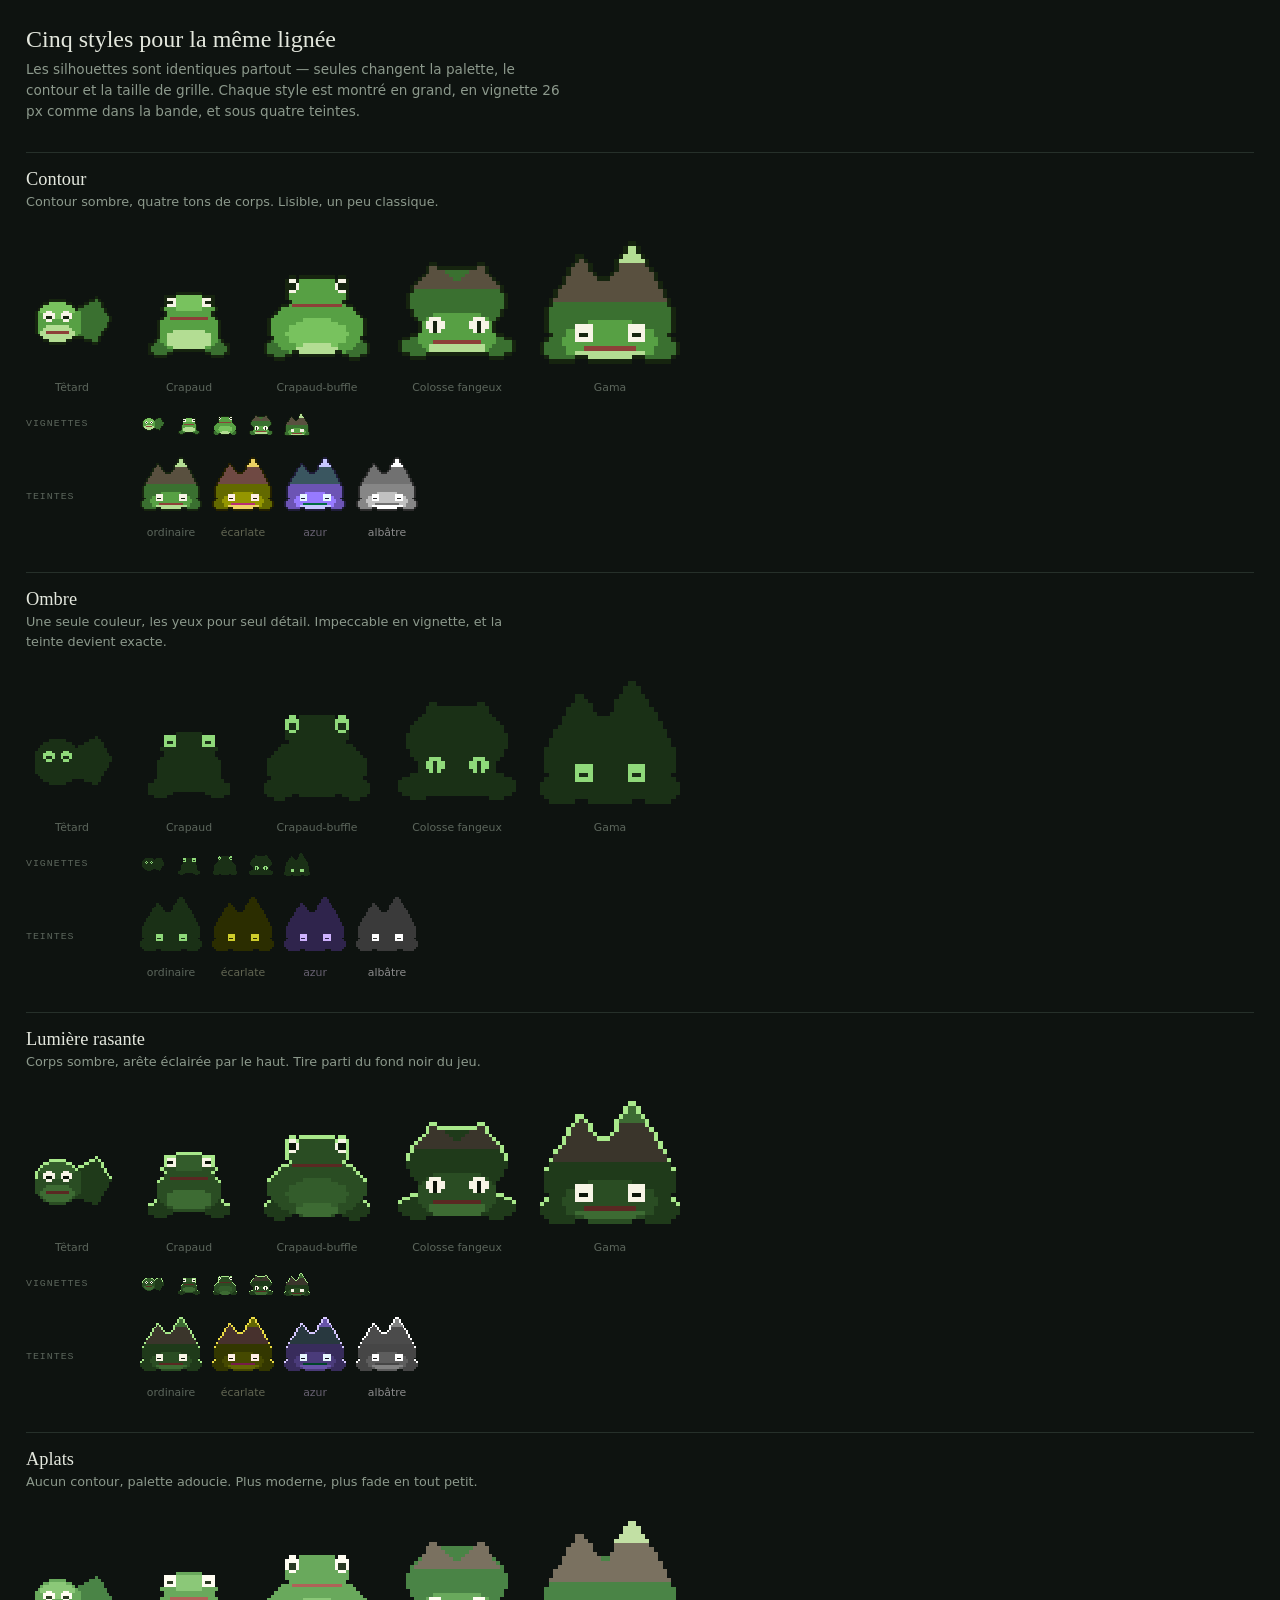
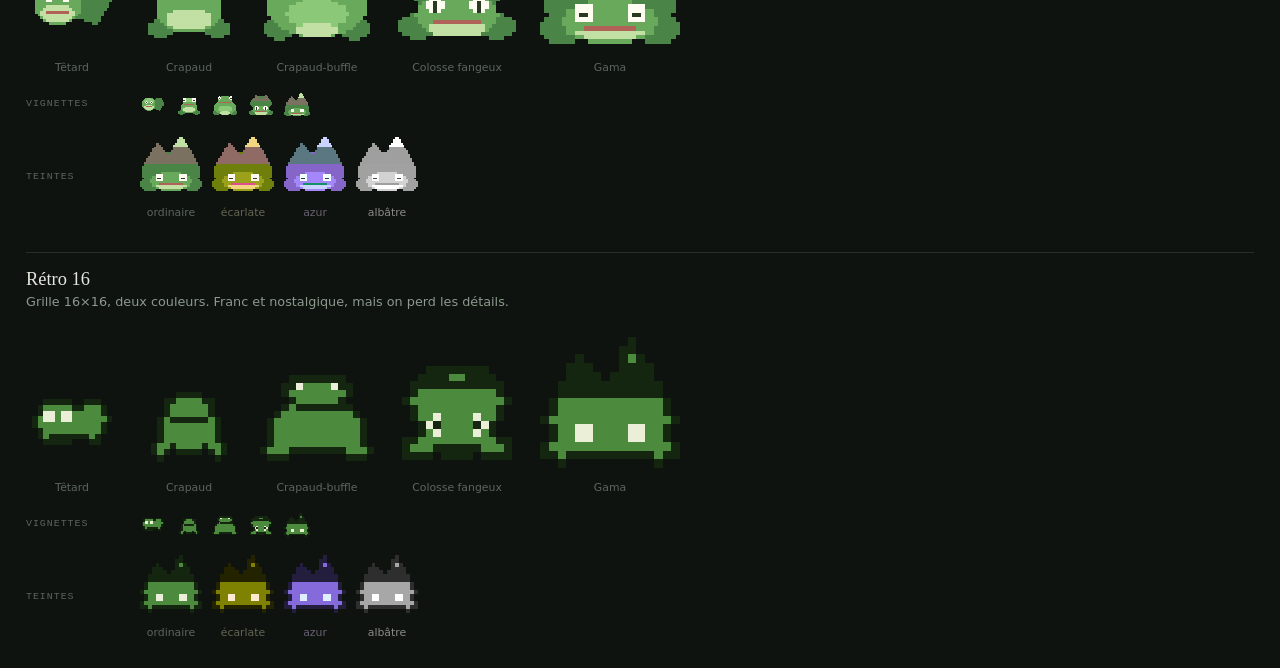
==== commit fce5b8ed: "Conception revue : cinq bêtes qui se distinguent par leurs proportions Les cinq formes étaient le mê" ====
--- a/tools/apercu-styles.html
+++ b/tools/apercu-styles.html
@@ -15,573 +15,368 @@
 <p class=intro>Les silhouettes sont identiques partout — seules changent la palette, le contour
 et la taille de grille. Chaque style est montré en grand, en vignette 26 px comme dans la bande,
 et sous quatre teintes.</p><section><h2>Contour</h2><p class=dit>Contour sombre, quatre tons de corps. Lisible, un peu classique.</p><div class=rangee><div class=item><svg width=92 height=92 xmlns="http://www.w3.org/2000/svg" viewBox="0 0 32 32" shape-rendering="crispEdges">
-<rect x="8" y="9" width="8" height="1" fill="#16240f"/>
-<rect x="25" y="9" width="1" height="1" fill="#16240f"/>
-<rect x="6" y="10" width="2" height="1" fill="#16240f"/>
-<rect x="8" y="10" width="1" height="1" fill="#57a044"/>
-<rect x="9" y="10" width="6" height="1" fill="#78c25e"/>
-<rect x="15" y="10" width="1" height="1" fill="#57a044"/>
-<rect x="16" y="10" width="2" height="1" fill="#16240f"/>
-<rect x="23" y="10" width="2" height="1" fill="#16240f"/>
-<rect x="25" y="10" width="1" height="1" fill="#3a7030"/>
+<rect x="24" y="7" width="1" height="1" fill="#16240f"/>
+<rect x="8" y="8" width="6" height="1" fill="#16240f"/>
+<rect x="22" y="8" width="2" height="1" fill="#16240f"/>
+<rect x="24" y="8" width="1" height="1" fill="#3a7030"/>
+<rect x="25" y="8" width="1" height="1" fill="#16240f"/>
+<rect x="6" y="9" width="2" height="1" fill="#16240f"/>
+<rect x="8" y="9" width="6" height="1" fill="#78c25e"/>
+<rect x="14" y="9" width="2" height="1" fill="#16240f"/>
+<rect x="20" y="9" width="2" height="1" fill="#16240f"/>
+<rect x="22" y="9" width="4" height="1" fill="#3a7030"/>
+<rect x="26" y="9" width="1" height="1" fill="#16240f"/>
+<rect x="5" y="10" width="1" height="1" fill="#16240f"/>
+<rect x="6" y="10" width="10" height="1" fill="#78c25e"/>
+<rect x="16" y="10" width="1" height="1" fill="#16240f"/>
+<rect x="18" y="10" width="2" height="1" fill="#16240f"/>
+<rect x="20" y="10" width="6" height="1" fill="#3a7030"/>
 <rect x="26" y="10" width="1" height="1" fill="#16240f"/>
-<rect x="5" y="11" width="1" height="1" fill="#16240f"/>
-<rect x="6" y="11" width="1" height="1" fill="#57a044"/>
-<rect x="7" y="11" width="1" height="1" fill="#78c25e"/>
-<rect x="8" y="11" width="2" height="1" fill="#f7f4e6"/>
-<rect x="10" y="11" width="4" height="1" fill="#78c25e"/>
-<rect x="14" y="11" width="2" height="1" fill="#f7f4e6"/>
-<rect x="16" y="11" width="1" height="1" fill="#78c25e"/>
-<rect x="17" y="11" width="1" height="1" fill="#57a044"/>
-<rect x="18" y="11" width="1" height="1" fill="#16240f"/>
-<rect x="21" y="11" width="2" height="1" fill="#16240f"/>
-<rect x="23" y="11" width="3" height="1" fill="#3a7030"/>
-<rect x="26" y="11" width="1" height="1" fill="#16240f"/>
-<rect x="4" y="12" width="1" height="1" fill="#16240f"/>
-<rect x="5" y="12" width="1" height="1" fill="#57a044"/>
-<rect x="6" y="12" width="1" height="1" fill="#78c25e"/>
-<rect x="7" y="12" width="1" height="1" fill="#f7f4e6"/>
-<rect x="8" y="12" width="2" height="1" fill="#16240f"/>
-<rect x="10" y="12" width="1" height="1" fill="#f7f4e6"/>
-<rect x="11" y="12" width="2" height="1" fill="#78c25e"/>
-<rect x="13" y="12" width="1" height="1" fill="#f7f4e6"/>
-<rect x="14" y="12" width="2" height="1" fill="#16240f"/>
-<rect x="16" y="12" width="1" height="1" fill="#f7f4e6"/>
-<rect x="17" y="12" width="1" height="1" fill="#78c25e"/>
-<rect x="18" y="12" width="1" height="1" fill="#57a044"/>
-<rect x="19" y="12" width="2" height="1" fill="#16240f"/>
-<rect x="21" y="12" width="5" height="1" fill="#3a7030"/>
-<rect x="26" y="12" width="1" height="1" fill="#16240f"/>
-<rect x="4" y="13" width="1" height="1" fill="#16240f"/>
-<rect x="5" y="13" width="1" height="1" fill="#57a044"/>
-<rect x="6" y="13" width="1" height="1" fill="#78c25e"/>
-<rect x="7" y="13" width="1" height="1" fill="#f7f4e6"/>
-<rect x="8" y="13" width="2" height="1" fill="#16240f"/>
-<rect x="10" y="13" width="1" height="1" fill="#f7f4e6"/>
-<rect x="11" y="13" width="2" height="1" fill="#78c25e"/>
-<rect x="13" y="13" width="1" height="1" fill="#f7f4e6"/>
-<rect x="14" y="13" width="2" height="1" fill="#16240f"/>
-<rect x="16" y="13" width="1" height="1" fill="#f7f4e6"/>
-<rect x="17" y="13" width="1" height="1" fill="#78c25e"/>
-<rect x="18" y="13" width="2" height="1" fill="#57a044"/>
-<rect x="20" y="13" width="7" height="1" fill="#3a7030"/>
-<rect x="27" y="13" width="1" height="1" fill="#16240f"/>
-<rect x="4" y="14" width="1" height="1" fill="#16240f"/>
-<rect x="5" y="14" width="2" height="1" fill="#57a044"/>
-<rect x="7" y="14" width="1" height="1" fill="#78c25e"/>
-<rect x="8" y="14" width="2" height="1" fill="#f7f4e6"/>
-<rect x="10" y="14" width="4" height="1" fill="#78c25e"/>
-<rect x="14" y="14" width="2" height="1" fill="#f7f4e6"/>
-<rect x="16" y="14" width="1" height="1" fill="#78c25e"/>
-<rect x="17" y="14" width="3" height="1" fill="#57a044"/>
-<rect x="20" y="14" width="7" height="1" fill="#3a7030"/>
-<rect x="27" y="14" width="1" height="1" fill="#16240f"/>
-<rect x="4" y="15" width="1" height="1" fill="#16240f"/>
-<rect x="5" y="15" width="4" height="1" fill="#57a044"/>
-<rect x="9" y="15" width="6" height="1" fill="#78c25e"/>
-<rect x="15" y="15" width="5" height="1" fill="#57a044"/>
-<rect x="20" y="15" width="8" height="1" fill="#3a7030"/>
-<rect x="28" y="15" width="1" height="1" fill="#16240f"/>
-<rect x="4" y="16" width="1" height="1" fill="#16240f"/>
-<rect x="5" y="16" width="3" height="1" fill="#57a044"/>
-<rect x="8" y="16" width="8" height="1" fill="#b3dd93"/>
-<rect x="16" y="16" width="4" height="1" fill="#57a044"/>
-<rect x="20" y="16" width="8" height="1" fill="#3a7030"/>
-<rect x="28" y="16" width="1" height="1" fill="#16240f"/>
-<rect x="4" y="17" width="1" height="1" fill="#16240f"/>
-<rect x="5" y="17" width="2" height="1" fill="#57a044"/>
-<rect x="7" y="17" width="10" height="1" fill="#b3dd93"/>
-<rect x="17" y="17" width="3" height="1" fill="#57a044"/>
-<rect x="20" y="17" width="7" height="1" fill="#3a7030"/>
-<rect x="27" y="17" width="1" height="1" fill="#16240f"/>
-<rect x="4" y="18" width="1" height="1" fill="#16240f"/>
-<rect x="5" y="18" width="1" height="1" fill="#57a044"/>
-<rect x="6" y="18" width="12" height="1" fill="#b3dd93"/>
-<rect x="18" y="18" width="2" height="1" fill="#57a044"/>
-<rect x="20" y="18" width="7" height="1" fill="#3a7030"/>
-<rect x="27" y="18" width="1" height="1" fill="#16240f"/>
-<rect x="4" y="19" width="1" height="1" fill="#16240f"/>
-<rect x="5" y="19" width="1" height="1" fill="#57a044"/>
-<rect x="6" y="19" width="12" height="1" fill="#b3dd93"/>
-<rect x="18" y="19" width="1" height="1" fill="#57a044"/>
-<rect x="19" y="19" width="2" height="1" fill="#16240f"/>
-<rect x="21" y="19" width="5" height="1" fill="#3a7030"/>
-<rect x="26" y="19" width="1" height="1" fill="#16240f"/>
-<rect x="5" y="20" width="1" height="1" fill="#16240f"/>
-<rect x="6" y="20" width="1" height="1" fill="#57a044"/>
-<rect x="7" y="20" width="10" height="1" fill="#b3dd93"/>
-<rect x="17" y="20" width="1" height="1" fill="#57a044"/>
-<rect x="18" y="20" width="1" height="1" fill="#16240f"/>
-<rect x="21" y="20" width="2" height="1" fill="#16240f"/>
-<rect x="23" y="20" width="3" height="1" fill="#3a7030"/>
-<rect x="26" y="20" width="1" height="1" fill="#16240f"/>
-<rect x="6" y="21" width="2" height="1" fill="#16240f"/>
-<rect x="8" y="21" width="8" height="1" fill="#b3dd93"/>
-<rect x="16" y="21" width="2" height="1" fill="#16240f"/>
-<rect x="23" y="21" width="2" height="1" fill="#16240f"/>
-<rect x="25" y="21" width="1" height="1" fill="#3a7030"/>
-<rect x="26" y="21" width="1" height="1" fill="#16240f"/>
-<rect x="8" y="22" width="8" height="1" fill="#16240f"/>
-<rect x="25" y="22" width="1" height="1" fill="#16240f"/>
-</svg>
-<span>Têtard</span></div><div class=item><svg width=102 height=102 xmlns="http://www.w3.org/2000/svg" viewBox="0 0 32 32" shape-rendering="crispEdges">
-<rect x="5" y="11" width="4" height="1" fill="#16240f"/>
-<rect x="12" y="11" width="8" height="1" fill="#16240f"/>
-<rect x="23" y="11" width="4" height="1" fill="#16240f"/>
-<rect x="4" y="12" width="1" height="1" fill="#16240f"/>
-<rect x="5" y="12" width="4" height="1" fill="#f7f4e6"/>
-<rect x="9" y="12" width="3" height="1" fill="#16240f"/>
-<rect x="12" y="12" width="8" height="1" fill="#78c25e"/>
-<rect x="20" y="12" width="3" height="1" fill="#16240f"/>
-<rect x="23" y="12" width="4" height="1" fill="#f7f4e6"/>
-<rect x="27" y="12" width="1" height="1" fill="#16240f"/>
-<rect x="4" y="13" width="1" height="1" fill="#16240f"/>
-<rect x="5" y="13" width="1" height="1" fill="#f7f4e6"/>
-<rect x="6" y="13" width="2" height="1" fill="#16240f"/>
-<rect x="8" y="13" width="1" height="1" fill="#f7f4e6"/>
-<rect x="9" y="13" width="14" height="1" fill="#78c25e"/>
-<rect x="23" y="13" width="1" height="1" fill="#f7f4e6"/>
-<rect x="24" y="13" width="2" height="1" fill="#16240f"/>
-<rect x="26" y="13" width="1" height="1" fill="#f7f4e6"/>
-<rect x="27" y="13" width="1" height="1" fill="#16240f"/>
-<rect x="4" y="14" width="1" height="1" fill="#16240f"/>
-<rect x="5" y="14" width="1" height="1" fill="#f7f4e6"/>
-<rect x="6" y="14" width="2" height="1" fill="#16240f"/>
-<rect x="8" y="14" width="1" height="1" fill="#f7f4e6"/>
-<rect x="9" y="14" width="14" height="1" fill="#78c25e"/>
-<rect x="23" y="14" width="1" height="1" fill="#f7f4e6"/>
-<rect x="24" y="14" width="2" height="1" fill="#16240f"/>
-<rect x="26" y="14" width="1" height="1" fill="#f7f4e6"/>
-<rect x="27" y="14" width="1" height="1" fill="#16240f"/>
-<rect x="4" y="15" width="1" height="1" fill="#16240f"/>
-<rect x="5" y="15" width="1" height="1" fill="#57a044"/>
-<rect x="6" y="15" width="20" height="1" fill="#78c25e"/>
-<rect x="26" y="15" width="1" height="1" fill="#57a044"/>
-<rect x="27" y="15" width="1" height="1" fill="#16240f"/>
-<rect x="5" y="16" width="1" height="1" fill="#16240f"/>
-<rect x="6" y="16" width="20" height="1" fill="#78c25e"/>
-<rect x="26" y="16" width="1" height="1" fill="#16240f"/>
-<rect x="4" y="17" width="1" height="1" fill="#16240f"/>
-<rect x="5" y="17" width="2" height="1" fill="#57a044"/>
-<rect x="7" y="17" width="18" height="1" fill="#78c25e"/>
-<rect x="25" y="17" width="2" height="1" fill="#57a044"/>
-<rect x="27" y="17" width="1" height="1" fill="#16240f"/>
-<rect x="4" y="18" width="1" height="1" fill="#16240f"/>
-<rect x="5" y="18" width="3" height="1" fill="#57a044"/>
-<rect x="8" y="18" width="2" height="1" fill="#78c25e"/>
-<rect x="10" y="18" width="12" height="1" fill="#b3dd93"/>
-<rect x="22" y="18" width="2" height="1" fill="#78c25e"/>
-<rect x="24" y="18" width="3" height="1" fill="#57a044"/>
-<rect x="27" y="18" width="1" height="1" fill="#16240f"/>
-<rect x="4" y="19" width="1" height="1" fill="#16240f"/>
-<rect x="5" y="19" width="4" height="1" fill="#57a044"/>
-<rect x="9" y="19" width="2" height="1" fill="#b3dd93"/>
-<rect x="11" y="19" width="10" height="1" fill="#8d4038"/>
-<rect x="21" y="19" width="2" height="1" fill="#b3dd93"/>
-<rect x="23" y="19" width="4" height="1" fill="#57a044"/>
-<rect x="27" y="19" width="1" height="1" fill="#16240f"/>
-<rect x="4" y="20" width="1" height="1" fill="#16240f"/>
-<rect x="5" y="20" width="3" height="1" fill="#57a044"/>
-<rect x="8" y="20" width="16" height="1" fill="#b3dd93"/>
-<rect x="24" y="20" width="3" height="1" fill="#57a044"/>
-<rect x="27" y="20" width="1" height="1" fill="#16240f"/>
-<rect x="5" y="21" width="1" height="1" fill="#16240f"/>
-<rect x="6" y="21" width="1" height="1" fill="#57a044"/>
-<rect x="7" y="21" width="18" height="1" fill="#b3dd93"/>
-<rect x="25" y="21" width="1" height="1" fill="#57a044"/>
-<rect x="26" y="21" width="1" height="1" fill="#16240f"/>
-<rect x="3" y="22" width="2" height="1" fill="#16240f"/>
-<rect x="5" y="22" width="1" height="1" fill="#3a7030"/>
-<rect x="6" y="22" width="1" height="1" fill="#57a044"/>
-<rect x="7" y="22" width="18" height="1" fill="#b3dd93"/>
-<rect x="25" y="22" width="1" height="1" fill="#57a044"/>
-<rect x="26" y="22" width="1" height="1" fill="#3a7030"/>
-<rect x="27" y="22" width="2" height="1" fill="#16240f"/>
-<rect x="1" y="23" width="2" height="1" fill="#16240f"/>
-<rect x="3" y="23" width="5" height="1" fill="#3a7030"/>
-<rect x="8" y="23" width="16" height="1" fill="#b3dd93"/>
-<rect x="24" y="23" width="5" height="1" fill="#3a7030"/>
-<rect x="29" y="23" width="2" height="1" fill="#16240f"/>
-<rect x="1" y="24" width="1" height="1" fill="#16240f"/>
-<rect x="2" y="24" width="6" height="1" fill="#3a7030"/>
-<rect x="8" y="24" width="1" height="1" fill="#16240f"/>
-<rect x="9" y="24" width="14" height="1" fill="#b3dd93"/>
-<rect x="23" y="24" width="1" height="1" fill="#16240f"/>
-<rect x="24" y="24" width="6" height="1" fill="#3a7030"/>
-<rect x="30" y="24" width="1" height="1" fill="#16240f"/>
-<rect x="1" y="25" width="1" height="1" fill="#16240f"/>
-<rect x="2" y="25" width="5" height="1" fill="#3a7030"/>
-<rect x="7" y="25" width="1" height="1" fill="#16240f"/>
-<rect x="9" y="25" width="3" height="1" fill="#16240f"/>
-<rect x="12" y="25" width="8" height="1" fill="#b3dd93"/>
-<rect x="20" y="25" width="3" height="1" fill="#16240f"/>
-<rect x="24" y="25" width="1" height="1" fill="#16240f"/>
-<rect x="25" y="25" width="5" height="1" fill="#3a7030"/>
-<rect x="30" y="25" width="1" height="1" fill="#16240f"/>
-<rect x="1" y="26" width="2" height="1" fill="#16240f"/>
-<rect x="3" y="26" width="3" height="1" fill="#3a7030"/>
-<rect x="6" y="26" width="2" height="1" fill="#16240f"/>
-<rect x="12" y="26" width="8" height="1" fill="#16240f"/>
-<rect x="24" y="26" width="2" height="1" fill="#16240f"/>
-<rect x="26" y="26" width="3" height="1" fill="#3a7030"/>
-<rect x="29" y="26" width="2" height="1" fill="#16240f"/>
-<rect x="3" y="27" width="3" height="1" fill="#16240f"/>
-<rect x="26" y="27" width="3" height="1" fill="#16240f"/>
-</svg>
-<span>Crapaud</span></div><div class=item><svg width=114 height=114 xmlns="http://www.w3.org/2000/svg" viewBox="0 0 32 32" shape-rendering="crispEdges">
-<rect x="4" y="8" width="4" height="1" fill="#16240f"/>
-<rect x="24" y="8" width="4" height="1" fill="#16240f"/>
-<rect x="3" y="9" width="1" height="1" fill="#16240f"/>
-<rect x="4" y="9" width="4" height="1" fill="#f7f4e6"/>
-<rect x="8" y="9" width="1" height="1" fill="#16240f"/>
-<rect x="23" y="9" width="1" height="1" fill="#16240f"/>
-<rect x="24" y="9" width="4" height="1" fill="#f7f4e6"/>
-<rect x="28" y="9" width="1" height="1" fill="#16240f"/>
-<rect x="2" y="10" width="1" height="1" fill="#16240f"/>
-<rect x="3" y="10" width="1" height="1" fill="#57a044"/>
-<rect x="4" y="10" width="1" height="1" fill="#f7f4e6"/>
-<rect x="5" y="10" width="2" height="1" fill="#16240f"/>
-<rect x="7" y="10" width="1" height="1" fill="#f7f4e6"/>
-<rect x="8" y="10" width="1" height="1" fill="#57a044"/>
-<rect x="9" y="10" width="14" height="1" fill="#16240f"/>
-<rect x="23" y="10" width="1" height="1" fill="#57a044"/>
-<rect x="24" y="10" width="1" height="1" fill="#f7f4e6"/>
-<rect x="25" y="10" width="2" height="1" fill="#16240f"/>
-<rect x="27" y="10" width="1" height="1" fill="#f7f4e6"/>
-<rect x="28" y="10" width="1" height="1" fill="#57a044"/>
-<rect x="29" y="10" width="1" height="1" fill="#16240f"/>
-<rect x="2" y="11" width="1" height="1" fill="#16240f"/>
-<rect x="3" y="11" width="1" height="1" fill="#57a044"/>
-<rect x="4" y="11" width="1" height="1" fill="#f7f4e6"/>
-<rect x="5" y="11" width="2" height="1" fill="#16240f"/>
-<rect x="7" y="11" width="1" height="1" fill="#f7f4e6"/>
-<rect x="8" y="11" width="16" height="1" fill="#78c25e"/>
-<rect x="24" y="11" width="1" height="1" fill="#f7f4e6"/>
-<rect x="25" y="11" width="2" height="1" fill="#16240f"/>
-<rect x="27" y="11" width="1" height="1" fill="#f7f4e6"/>
-<rect x="28" y="11" width="1" height="1" fill="#57a044"/>
-<rect x="29" y="11" width="1" height="1" fill="#16240f"/>
+<rect x="4" y="11" width="1" height="1" fill="#16240f"/>
+<rect x="5" y="11" width="12" height="1" fill="#78c25e"/>
+<rect x="17" y="11" width="1" height="1" fill="#16240f"/>
+<rect x="18" y="11" width="9" height="1" fill="#3a7030"/>
+<rect x="27" y="11" width="1" height="1" fill="#16240f"/>
 <rect x="3" y="12" width="1" height="1" fill="#16240f"/>
 <rect x="4" y="12" width="1" height="1" fill="#57a044"/>
-<rect x="5" y="12" width="2" height="1" fill="#f7f4e6"/>
-<rect x="7" y="12" width="18" height="1" fill="#78c25e"/>
-<rect x="25" y="12" width="2" height="1" fill="#f7f4e6"/>
-<rect x="27" y="12" width="1" height="1" fill="#57a044"/>
-<rect x="28" y="12" width="1" height="1" fill="#16240f"/>
-<rect x="4" y="13" width="1" height="1" fill="#16240f"/>
-<rect x="5" y="13" width="22" height="1" fill="#78c25e"/>
-<rect x="27" y="13" width="1" height="1" fill="#16240f"/>
-<rect x="4" y="14" width="1" height="1" fill="#16240f"/>
-<rect x="5" y="14" width="22" height="1" fill="#78c25e"/>
-<rect x="27" y="14" width="1" height="1" fill="#16240f"/>
-<rect x="4" y="15" width="1" height="1" fill="#16240f"/>
-<rect x="5" y="15" width="1" height="1" fill="#57a044"/>
-<rect x="6" y="15" width="20" height="1" fill="#78c25e"/>
-<rect x="26" y="15" width="1" height="1" fill="#57a044"/>
-<rect x="27" y="15" width="1" height="1" fill="#16240f"/>
+<rect x="5" y="12" width="2" height="1" fill="#78c25e"/>
+<rect x="7" y="12" width="2" height="1" fill="#f7f4e6"/>
+<rect x="9" y="12" width="4" height="1" fill="#78c25e"/>
+<rect x="13" y="12" width="2" height="1" fill="#f7f4e6"/>
+<rect x="15" y="12" width="2" height="1" fill="#78c25e"/>
+<rect x="17" y="12" width="2" height="1" fill="#57a044"/>
+<rect x="19" y="12" width="8" height="1" fill="#3a7030"/>
+<rect x="27" y="12" width="1" height="1" fill="#16240f"/>
+<rect x="3" y="13" width="1" height="1" fill="#16240f"/>
+<rect x="4" y="13" width="2" height="1" fill="#57a044"/>
+<rect x="6" y="13" width="4" height="1" fill="#f7f4e6"/>
+<rect x="10" y="13" width="2" height="1" fill="#78c25e"/>
+<rect x="12" y="13" width="4" height="1" fill="#f7f4e6"/>
+<rect x="16" y="13" width="3" height="1" fill="#57a044"/>
+<rect x="19" y="13" width="9" height="1" fill="#3a7030"/>
+<rect x="28" y="13" width="1" height="1" fill="#16240f"/>
+<rect x="3" y="14" width="1" height="1" fill="#16240f"/>
+<rect x="4" y="14" width="2" height="1" fill="#57a044"/>
+<rect x="6" y="14" width="1" height="1" fill="#f7f4e6"/>
+<rect x="7" y="14" width="2" height="1" fill="#16240f"/>
+<rect x="9" y="14" width="1" height="1" fill="#f7f4e6"/>
+<rect x="10" y="14" width="2" height="1" fill="#78c25e"/>
+<rect x="12" y="14" width="1" height="1" fill="#f7f4e6"/>
+<rect x="13" y="14" width="2" height="1" fill="#16240f"/>
+<rect x="15" y="14" width="1" height="1" fill="#f7f4e6"/>
+<rect x="16" y="14" width="3" height="1" fill="#57a044"/>
+<rect x="19" y="14" width="10" height="1" fill="#3a7030"/>
+<rect x="29" y="14" width="1" height="1" fill="#16240f"/>
+<rect x="3" y="15" width="1" height="1" fill="#16240f"/>
+<rect x="4" y="15" width="3" height="1" fill="#57a044"/>
+<rect x="7" y="15" width="2" height="1" fill="#f7f4e6"/>
+<rect x="9" y="15" width="4" height="1" fill="#57a044"/>
+<rect x="13" y="15" width="2" height="1" fill="#f7f4e6"/>
+<rect x="15" y="15" width="4" height="1" fill="#57a044"/>
+<rect x="19" y="15" width="10" height="1" fill="#3a7030"/>
+<rect x="29" y="15" width="1" height="1" fill="#16240f"/>
 <rect x="3" y="16" width="1" height="1" fill="#16240f"/>
-<rect x="4" y="16" width="3" height="1" fill="#57a044"/>
-<rect x="7" y="16" width="18" height="1" fill="#78c25e"/>
-<rect x="25" y="16" width="3" height="1" fill="#57a044"/>
+<rect x="4" y="16" width="15" height="1" fill="#57a044"/>
+<rect x="19" y="16" width="9" height="1" fill="#3a7030"/>
 <rect x="28" y="16" width="1" height="1" fill="#16240f"/>
 <rect x="3" y="17" width="1" height="1" fill="#16240f"/>
-<rect x="4" y="17" width="5" height="1" fill="#57a044"/>
-<rect x="9" y="17" width="14" height="1" fill="#78c25e"/>
-<rect x="23" y="17" width="5" height="1" fill="#57a044"/>
+<rect x="4" y="17" width="3" height="1" fill="#57a044"/>
+<rect x="7" y="17" width="8" height="1" fill="#b3dd93"/>
+<rect x="15" y="17" width="4" height="1" fill="#57a044"/>
+<rect x="19" y="17" width="9" height="1" fill="#3a7030"/>
 <rect x="28" y="17" width="1" height="1" fill="#16240f"/>
 <rect x="3" y="18" width="1" height="1" fill="#16240f"/>
-<rect x="4" y="18" width="5" height="1" fill="#57a044"/>
-<rect x="9" y="18" width="14" height="1" fill="#8d4038"/>
-<rect x="23" y="18" width="5" height="1" fill="#57a044"/>
-<rect x="28" y="18" width="1" height="1" fill="#16240f"/>
+<rect x="4" y="18" width="2" height="1" fill="#57a044"/>
+<rect x="6" y="18" width="10" height="1" fill="#b3dd93"/>
+<rect x="16" y="18" width="3" height="1" fill="#57a044"/>
+<rect x="19" y="18" width="8" height="1" fill="#3a7030"/>
+<rect x="27" y="18" width="1" height="1" fill="#16240f"/>
 <rect x="3" y="19" width="1" height="1" fill="#16240f"/>
-<rect x="4" y="19" width="24" height="1" fill="#57a044"/>
-<rect x="28" y="19" width="1" height="1" fill="#16240f"/>
+<rect x="4" y="19" width="1" height="1" fill="#57a044"/>
+<rect x="5" y="19" width="2" height="1" fill="#b3dd93"/>
+<rect x="7" y="19" width="8" height="1" fill="#8d4038"/>
+<rect x="15" y="19" width="2" height="1" fill="#b3dd93"/>
+<rect x="17" y="19" width="2" height="1" fill="#57a044"/>
+<rect x="19" y="19" width="7" height="1" fill="#3a7030"/>
+<rect x="26" y="19" width="1" height="1" fill="#16240f"/>
 <rect x="4" y="20" width="1" height="1" fill="#16240f"/>
-<rect x="5" y="20" width="5" height="1" fill="#57a044"/>
-<rect x="10" y="20" width="12" height="1" fill="#b3dd93"/>
-<rect x="22" y="20" width="5" height="1" fill="#57a044"/>
-<rect x="27" y="20" width="1" height="1" fill="#16240f"/>
-<rect x="4" y="21" width="1" height="1" fill="#16240f"/>
-<rect x="5" y="21" width="3" height="1" fill="#57a044"/>
-<rect x="8" y="21" width="16" height="1" fill="#b3dd93"/>
-<rect x="24" y="21" width="3" height="1" fill="#57a044"/>
-<rect x="27" y="21" width="1" height="1" fill="#16240f"/>
-<rect x="3" y="22" width="1" height="1" fill="#16240f"/>
-<rect x="5" y="22" width="1" height="1" fill="#16240f"/>
-<rect x="6" y="22" width="1" height="1" fill="#57a044"/>
-<rect x="7" y="22" width="18" height="1" fill="#b3dd93"/>
-<rect x="25" y="22" width="1" height="1" fill="#57a044"/>
-<rect x="26" y="22" width="1" height="1" fill="#16240f"/>
-<rect x="28" y="22" width="1" height="1" fill="#16240f"/>
-<rect x="0" y="23" width="3" height="1" fill="#16240f"/>
-<rect x="3" y="23" width="1" height="1" fill="#3a7030"/>
-<rect x="4" y="23" width="1" height="1" fill="#16240f"/>
-<rect x="5" y="23" width="1" height="1" fill="#3a7030"/>
-<rect x="6" y="23" width="20" height="1" fill="#b3dd93"/>
-<rect x="26" y="23" width="1" height="1" fill="#3a7030"/>
-<rect x="27" y="23" width="1" height="1" fill="#16240f"/>
-<rect x="28" y="23" width="1" height="1" fill="#3a7030"/>
-<rect x="29" y="23" width="3" height="1" fill="#16240f"/>
-<rect x="0" y="24" width="1" height="1" fill="#16240f"/>
-<rect x="1" y="24" width="5" height="1" fill="#3a7030"/>
-<rect x="6" y="24" width="20" height="1" fill="#b3dd93"/>
-<rect x="26" y="24" width="5" height="1" fill="#3a7030"/>
-<rect x="31" y="24" width="1" height="1" fill="#16240f"/>
-<rect x="0" y="25" width="1" height="1" fill="#16240f"/>
-<rect x="1" y="25" width="5" height="1" fill="#3a7030"/>
-<rect x="6" y="25" width="20" height="1" fill="#b3dd93"/>
-<rect x="26" y="25" width="5" height="1" fill="#3a7030"/>
-<rect x="31" y="25" width="1" height="1" fill="#16240f"/>
-<rect x="0" y="26" width="1" height="1" fill="#16240f"/>
-<rect x="1" y="26" width="5" height="1" fill="#3a7030"/>
-<rect x="6" y="26" width="20" height="1" fill="#b3dd93"/>
-<rect x="26" y="26" width="5" height="1" fill="#3a7030"/>
-<rect x="31" y="26" width="1" height="1" fill="#16240f"/>
-<rect x="0" y="27" width="3" height="1" fill="#16240f"/>
-<rect x="3" y="27" width="1" height="1" fill="#3a7030"/>
-<rect x="4" y="27" width="4" height="1" fill="#16240f"/>
-<rect x="8" y="27" width="16" height="1" fill="#b3dd93"/>
-<rect x="24" y="27" width="4" height="1" fill="#16240f"/>
-<rect x="28" y="27" width="1" height="1" fill="#3a7030"/>
-<rect x="29" y="27" width="3" height="1" fill="#16240f"/>
-<rect x="3" y="28" width="1" height="1" fill="#16240f"/>
-<rect x="8" y="28" width="2" height="1" fill="#16240f"/>
-<rect x="10" y="28" width="12" height="1" fill="#b3dd93"/>
-<rect x="22" y="28" width="2" height="1" fill="#16240f"/>
-<rect x="28" y="28" width="1" height="1" fill="#16240f"/>
-<rect x="10" y="29" width="12" height="1" fill="#16240f"/>
+<rect x="5" y="20" width="12" height="1" fill="#b3dd93"/>
+<rect x="17" y="20" width="1" height="1" fill="#57a044"/>
+<rect x="18" y="20" width="8" height="1" fill="#3a7030"/>
+<rect x="26" y="20" width="1" height="1" fill="#16240f"/>
+<rect x="5" y="21" width="1" height="1" fill="#16240f"/>
+<rect x="6" y="21" width="10" height="1" fill="#b3dd93"/>
+<rect x="16" y="21" width="4" height="1" fill="#16240f"/>
+<rect x="20" y="21" width="5" height="1" fill="#3a7030"/>
+<rect x="25" y="21" width="1" height="1" fill="#16240f"/>
+<rect x="6" y="22" width="2" height="1" fill="#16240f"/>
+<rect x="8" y="22" width="6" height="1" fill="#b3dd93"/>
+<rect x="14" y="22" width="2" height="1" fill="#16240f"/>
+<rect x="20" y="22" width="3" height="1" fill="#16240f"/>
+<rect x="23" y="22" width="2" height="1" fill="#3a7030"/>
+<rect x="25" y="22" width="1" height="1" fill="#16240f"/>
+<rect x="8" y="23" width="6" height="1" fill="#16240f"/>
+<rect x="23" y="23" width="2" height="1" fill="#16240f"/>
+</svg>
+<span>Têtard</span></div><div class=item><svg width=102 height=102 xmlns="http://www.w3.org/2000/svg" viewBox="0 0 32 32" shape-rendering="crispEdges">
+<rect x="12" y="8" width="8" height="1" fill="#16240f"/>
+<rect x="8" y="9" width="4" height="1" fill="#16240f"/>
+<rect x="12" y="9" width="8" height="1" fill="#78c25e"/>
+<rect x="20" y="9" width="4" height="1" fill="#16240f"/>
+<rect x="8" y="10" width="1" height="1" fill="#16240f"/>
+<rect x="9" y="10" width="3" height="1" fill="#f7f4e6"/>
+<rect x="12" y="10" width="8" height="1" fill="#78c25e"/>
+<rect x="20" y="10" width="3" height="1" fill="#f7f4e6"/>
+<rect x="23" y="10" width="1" height="1" fill="#16240f"/>
+<rect x="8" y="11" width="1" height="1" fill="#16240f"/>
+<rect x="9" y="11" width="2" height="1" fill="#16240f"/>
+<rect x="11" y="11" width="1" height="1" fill="#f7f4e6"/>
+<rect x="12" y="11" width="8" height="1" fill="#78c25e"/>
+<rect x="20" y="11" width="1" height="1" fill="#f7f4e6"/>
+<rect x="21" y="11" width="2" height="1" fill="#16240f"/>
+<rect x="23" y="11" width="1" height="1" fill="#16240f"/>
+<rect x="8" y="12" width="1" height="1" fill="#16240f"/>
+<rect x="9" y="12" width="3" height="1" fill="#f7f4e6"/>
+<rect x="12" y="12" width="8" height="1" fill="#78c25e"/>
+<rect x="20" y="12" width="3" height="1" fill="#f7f4e6"/>
+<rect x="23" y="12" width="1" height="1" fill="#16240f"/>
+<rect x="7" y="13" width="1" height="1" fill="#16240f"/>
+<rect x="8" y="13" width="4" height="1" fill="#57a044"/>
+<rect x="12" y="13" width="8" height="1" fill="#78c25e"/>
+<rect x="20" y="13" width="4" height="1" fill="#57a044"/>
+<rect x="24" y="13" width="1" height="1" fill="#16240f"/>
+<rect x="8" y="14" width="1" height="1" fill="#16240f"/>
+<rect x="9" y="14" width="14" height="1" fill="#57a044"/>
+<rect x="23" y="14" width="1" height="1" fill="#16240f"/>
+<rect x="8" y="15" width="1" height="1" fill="#16240f"/>
+<rect x="9" y="15" width="14" height="1" fill="#57a044"/>
+<rect x="23" y="15" width="1" height="1" fill="#16240f"/>
+<rect x="7" y="16" width="1" height="1" fill="#16240f"/>
+<rect x="8" y="16" width="2" height="1" fill="#57a044"/>
+<rect x="10" y="16" width="12" height="1" fill="#8d4038"/>
+<rect x="22" y="16" width="2" height="1" fill="#57a044"/>
+<rect x="24" y="16" width="1" height="1" fill="#16240f"/>
+<rect x="6" y="17" width="1" height="1" fill="#16240f"/>
+<rect x="7" y="17" width="18" height="1" fill="#57a044"/>
+<rect x="25" y="17" width="1" height="1" fill="#16240f"/>
+<rect x="6" y="18" width="1" height="1" fill="#16240f"/>
+<rect x="7" y="18" width="18" height="1" fill="#57a044"/>
+<rect x="25" y="18" width="1" height="1" fill="#16240f"/>
+<rect x="6" y="19" width="1" height="1" fill="#16240f"/>
+<rect x="7" y="19" width="18" height="1" fill="#57a044"/>
+<rect x="25" y="19" width="1" height="1" fill="#16240f"/>
+<rect x="6" y="20" width="1" height="1" fill="#16240f"/>
+<rect x="7" y="20" width="4" height="1" fill="#57a044"/>
+<rect x="11" y="20" width="10" height="1" fill="#b3dd93"/>
+<rect x="21" y="20" width="4" height="1" fill="#57a044"/>
+<rect x="25" y="20" width="1" height="1" fill="#16240f"/>
+<rect x="6" y="21" width="1" height="1" fill="#16240f"/>
+<rect x="7" y="21" width="2" height="1" fill="#57a044"/>
+<rect x="9" y="21" width="14" height="1" fill="#b3dd93"/>
+<rect x="23" y="21" width="2" height="1" fill="#57a044"/>
+<rect x="25" y="21" width="1" height="1" fill="#16240f"/>
+<rect x="6" y="22" width="1" height="1" fill="#16240f"/>
+<rect x="7" y="22" width="2" height="1" fill="#57a044"/>
+<rect x="9" y="22" width="14" height="1" fill="#b3dd93"/>
+<rect x="23" y="22" width="2" height="1" fill="#57a044"/>
+<rect x="25" y="22" width="1" height="1" fill="#16240f"/>
+<rect x="5" y="23" width="1" height="1" fill="#16240f"/>
+<rect x="6" y="23" width="1" height="1" fill="#3a7030"/>
+<rect x="7" y="23" width="2" height="1" fill="#57a044"/>
+<rect x="9" y="23" width="14" height="1" fill="#b3dd93"/>
+<rect x="23" y="23" width="2" height="1" fill="#57a044"/>
+<rect x="25" y="23" width="1" height="1" fill="#3a7030"/>
+<rect x="26" y="23" width="1" height="1" fill="#16240f"/>
+<rect x="3" y="24" width="2" height="1" fill="#16240f"/>
+<rect x="5" y="24" width="3" height="1" fill="#3a7030"/>
+<rect x="8" y="24" width="1" height="1" fill="#57a044"/>
+<rect x="9" y="24" width="14" height="1" fill="#b3dd93"/>
+<rect x="23" y="24" width="1" height="1" fill="#57a044"/>
+<rect x="24" y="24" width="3" height="1" fill="#3a7030"/>
+<rect x="27" y="24" width="2" height="1" fill="#16240f"/>
+<rect x="3" y="25" width="1" height="1" fill="#16240f"/>
+<rect x="4" y="25" width="5" height="1" fill="#3a7030"/>
+<rect x="9" y="25" width="2" height="1" fill="#57a044"/>
+<rect x="11" y="25" width="10" height="1" fill="#b3dd93"/>
+<rect x="21" y="25" width="2" height="1" fill="#57a044"/>
+<rect x="23" y="25" width="5" height="1" fill="#3a7030"/>
+<rect x="28" y="25" width="1" height="1" fill="#16240f"/>
+<rect x="3" y="26" width="1" height="1" fill="#16240f"/>
+<rect x="4" y="26" width="7" height="1" fill="#3a7030"/>
+<rect x="11" y="26" width="10" height="1" fill="#16240f"/>
+<rect x="21" y="26" width="7" height="1" fill="#3a7030"/>
+<rect x="28" y="26" width="1" height="1" fill="#16240f"/>
+<rect x="3" y="27" width="2" height="1" fill="#16240f"/>
+<rect x="5" y="27" width="4" height="1" fill="#3a7030"/>
+<rect x="9" y="27" width="2" height="1" fill="#16240f"/>
+<rect x="21" y="27" width="2" height="1" fill="#16240f"/>
+<rect x="23" y="27" width="4" height="1" fill="#3a7030"/>
+<rect x="27" y="27" width="2" height="1" fill="#16240f"/>
+<rect x="5" y="28" width="4" height="1" fill="#16240f"/>
+<rect x="23" y="28" width="4" height="1" fill="#16240f"/>
+</svg>
+<span>Crapaud</span></div><div class=item><svg width=114 height=114 xmlns="http://www.w3.org/2000/svg" viewBox="0 0 32 32" shape-rendering="crispEdges">
+<rect x="8" y="6" width="2" height="1" fill="#16240f"/>
+<rect x="11" y="6" width="10" height="1" fill="#16240f"/>
+<rect x="22" y="6" width="2" height="1" fill="#16240f"/>
+<rect x="7" y="7" width="1" height="1" fill="#16240f"/>
+<rect x="8" y="7" width="2" height="1" fill="#f7f4e6"/>
+<rect x="10" y="7" width="1" height="1" fill="#16240f"/>
+<rect x="11" y="7" width="10" height="1" fill="#57a044"/>
+<rect x="21" y="7" width="1" height="1" fill="#16240f"/>
+<rect x="22" y="7" width="2" height="1" fill="#f7f4e6"/>
+<rect x="24" y="7" width="1" height="1" fill="#16240f"/>
+<rect x="7" y="8" width="1" height="1" fill="#16240f"/>
+<rect x="8" y="8" width="2" height="1" fill="#16240f"/>
+<rect x="10" y="8" width="1" height="1" fill="#f7f4e6"/>
+<rect x="11" y="8" width="10" height="1" fill="#57a044"/>
+<rect x="21" y="8" width="1" height="1" fill="#f7f4e6"/>
+<rect x="22" y="8" width="2" height="1" fill="#16240f"/>
+<rect x="24" y="8" width="1" height="1" fill="#16240f"/>
+<rect x="7" y="9" width="1" height="1" fill="#16240f"/>
+<rect x="8" y="9" width="2" height="1" fill="#16240f"/>
+<rect x="10" y="9" width="1" height="1" fill="#f7f4e6"/>
+<rect x="11" y="9" width="10" height="1" fill="#57a044"/>
+<rect x="21" y="9" width="1" height="1" fill="#f7f4e6"/>
+<rect x="22" y="9" width="2" height="1" fill="#16240f"/>
+<rect x="24" y="9" width="1" height="1" fill="#16240f"/>
+<rect x="7" y="10" width="1" height="1" fill="#16240f"/>
+<rect x="8" y="10" width="2" height="1" fill="#f7f4e6"/>
+<rect x="10" y="10" width="12" height="1" fill="#57a044"/>
+<rect x="22" y="10" width="2" height="1" fill="#f7f4e6"/>
+<rect x="24" y="10" width="1" height="1" fill="#16240f"/>
+<rect x="7" y="11" width="1" height="1" fill="#16240f"/>
+<rect x="8" y="11" width="16" height="1" fill="#57a044"/>
+<rect x="24" y="11" width="1" height="1" fill="#16240f"/>
+<rect x="7" y="12" width="1" height="1" fill="#16240f"/>
+<rect x="8" y="12" width="16" height="1" fill="#57a044"/>
+<rect x="24" y="12" width="1" height="1" fill="#16240f"/>
+<rect x="8" y="13" width="1" height="1" fill="#16240f"/>
+<rect x="9" y="13" width="14" height="1" fill="#57a044"/>
+<rect x="23" y="13" width="1" height="1" fill="#16240f"/>
+<rect x="6" y="14" width="2" height="1" fill="#16240f"/>
+<rect x="8" y="14" width="1" height="1" fill="#57a044"/>
+<rect x="9" y="14" width="14" height="1" fill="#8d4038"/>
+<rect x="23" y="14" width="1" height="1" fill="#57a044"/>
+<rect x="24" y="14" width="2" height="1" fill="#16240f"/>
+<rect x="5" y="15" width="1" height="1" fill="#16240f"/>
+<rect x="6" y="15" width="20" height="1" fill="#57a044"/>
+<rect x="26" y="15" width="1" height="1" fill="#16240f"/>
+<rect x="4" y="16" width="1" height="1" fill="#16240f"/>
+<rect x="5" y="16" width="22" height="1" fill="#57a044"/>
+<rect x="27" y="16" width="1" height="1" fill="#16240f"/>
+<rect x="3" y="17" width="1" height="1" fill="#16240f"/>
+<rect x="4" y="17" width="24" height="1" fill="#57a044"/>
+<rect x="28" y="17" width="1" height="1" fill="#16240f"/>
+<rect x="2" y="18" width="1" height="1" fill="#16240f"/>
+<rect x="3" y="18" width="9" height="1" fill="#57a044"/>
+<rect x="12" y="18" width="8" height="1" fill="#78c25e"/>
+<rect x="20" y="18" width="9" height="1" fill="#57a044"/>
+<rect x="29" y="18" width="1" height="1" fill="#16240f"/>
+<rect x="2" y="19" width="1" height="1" fill="#16240f"/>
+<rect x="3" y="19" width="7" height="1" fill="#57a044"/>
+<rect x="10" y="19" width="12" height="1" fill="#78c25e"/>
+<rect x="22" y="19" width="7" height="1" fill="#57a044"/>
+<rect x="29" y="19" width="1" height="1" fill="#16240f"/>
+<rect x="2" y="20" width="1" height="1" fill="#16240f"/>
+<rect x="3" y="20" width="5" height="1" fill="#57a044"/>
+<rect x="8" y="20" width="16" height="1" fill="#78c25e"/>
+<rect x="24" y="20" width="5" height="1" fill="#57a044"/>
+<rect x="29" y="20" width="1" height="1" fill="#16240f"/>
+<rect x="2" y="21" width="1" height="1" fill="#16240f"/>
+<rect x="3" y="21" width="5" height="1" fill="#57a044"/>
+<rect x="8" y="21" width="16" height="1" fill="#78c25e"/>
+<rect x="24" y="21" width="5" height="1" fill="#57a044"/>
+<rect x="29" y="21" width="1" height="1" fill="#16240f"/>
+<rect x="2" y="22" width="1" height="1" fill="#16240f"/>
+<rect x="3" y="22" width="4" height="1" fill="#57a044"/>
+<rect x="7" y="22" width="18" height="1" fill="#78c25e"/>
+<rect x="25" y="22" width="4" height="1" fill="#57a044"/>
+<rect x="29" y="22" width="1" height="1" fill="#16240f"/>
+<rect x="3" y="23" width="1" height="1" fill="#16240f"/>
+<rect x="4" y="23" width="4" height="1" fill="#57a044"/>
+<rect x="8" y="23" width="16" height="1" fill="#78c25e"/>
+<rect x="24" y="23" width="4" height="1" fill="#57a044"/>
+<rect x="28" y="23" width="1" height="1" fill="#16240f"/>
+<rect x="2" y="24" width="1" height="1" fill="#16240f"/>
+<rect x="3" y="24" width="1" height="1" fill="#3a7030"/>
+<rect x="4" y="24" width="4" height="1" fill="#57a044"/>
+<rect x="8" y="24" width="16" height="1" fill="#78c25e"/>
+<rect x="24" y="24" width="4" height="1" fill="#57a044"/>
+<rect x="28" y="24" width="1" height="1" fill="#3a7030"/>
+<rect x="29" y="24" width="1" height="1" fill="#16240f"/>
+<rect x="1" y="25" width="1" height="1" fill="#16240f"/>
+<rect x="2" y="25" width="3" height="1" fill="#3a7030"/>
+<rect x="5" y="25" width="5" height="1" fill="#57a044"/>
+<rect x="10" y="25" width="2" height="1" fill="#78c25e"/>
+<rect x="12" y="25" width="8" height="1" fill="#b3dd93"/>
+<rect x="20" y="25" width="2" height="1" fill="#78c25e"/>
+<rect x="22" y="25" width="5" height="1" fill="#57a044"/>
+<rect x="27" y="25" width="3" height="1" fill="#3a7030"/>
+<rect x="30" y="25" width="1" height="1" fill="#16240f"/>
+<rect x="1" y="26" width="1" height="1" fill="#16240f"/>
+<rect x="2" y="26" width="4" height="1" fill="#3a7030"/>
+<rect x="6" y="26" width="4" height="1" fill="#57a044"/>
+<rect x="10" y="26" width="12" height="1" fill="#b3dd93"/>
+<rect x="22" y="26" width="4" height="1" fill="#57a044"/>
+<rect x="26" y="26" width="4" height="1" fill="#3a7030"/>
+<rect x="30" y="26" width="1" height="1" fill="#16240f"/>
+<rect x="1" y="27" width="1" height="1" fill="#16240f"/>
+<rect x="2" y="27" width="6" height="1" fill="#3a7030"/>
+<rect x="8" y="27" width="1" height="1" fill="#57a044"/>
+<rect x="9" y="27" width="2" height="1" fill="#16240f"/>
+<rect x="11" y="27" width="10" height="1" fill="#b3dd93"/>
+<rect x="21" y="27" width="2" height="1" fill="#16240f"/>
+<rect x="23" y="27" width="1" height="1" fill="#57a044"/>
+<rect x="24" y="27" width="6" height="1" fill="#3a7030"/>
+<rect x="30" y="27" width="1" height="1" fill="#16240f"/>
+<rect x="2" y="28" width="2" height="1" fill="#16240f"/>
+<rect x="4" y="28" width="3" height="1" fill="#3a7030"/>
+<rect x="7" y="28" width="2" height="1" fill="#16240f"/>
+<rect x="11" y="28" width="10" height="1" fill="#16240f"/>
+<rect x="23" y="28" width="2" height="1" fill="#16240f"/>
+<rect x="25" y="28" width="3" height="1" fill="#3a7030"/>
+<rect x="28" y="28" width="2" height="1" fill="#16240f"/>
+<rect x="4" y="29" width="3" height="1" fill="#16240f"/>
+<rect x="25" y="29" width="3" height="1" fill="#16240f"/>
 </svg>
 <span>Crapaud-buffle</span></div><div class=item><svg width=126 height=126 xmlns="http://www.w3.org/2000/svg" viewBox="0 0 32 32" shape-rendering="crispEdges">
-<rect x="15" y="4" width="2" height="1" fill="#16240f"/>
-<rect x="15" y="5" width="2" height="1" fill="#16240f"/>
-<rect x="14" y="6" width="1" height="1" fill="#16240f"/>
-<rect x="15" y="6" width="2" height="1" fill="#59503f"/>
-<rect x="17" y="6" width="1" height="1" fill="#16240f"/>
-<rect x="7" y="7" width="2" height="1" fill="#16240f"/>
-<rect x="12" y="7" width="2" height="1" fill="#16240f"/>
-<rect x="14" y="7" width="4" height="1" fill="#59503f"/>
-<rect x="18" y="7" width="2" height="1" fill="#16240f"/>
-<rect x="23" y="7" width="2" height="1" fill="#16240f"/>
+<rect x="9" y="5" width="2" height="1" fill="#16240f"/>
+<rect x="21" y="5" width="2" height="1" fill="#16240f"/>
+<rect x="8" y="6" width="1" height="1" fill="#16240f"/>
+<rect x="9" y="6" width="2" height="1" fill="#59503f"/>
+<rect x="11" y="6" width="10" height="1" fill="#16240f"/>
+<rect x="21" y="6" width="2" height="1" fill="#59503f"/>
+<rect x="23" y="6" width="1" height="1" fill="#16240f"/>
+<rect x="8" y="7" width="1" height="1" fill="#16240f"/>
+<rect x="9" y="7" width="4" height="1" fill="#59503f"/>
+<rect x="13" y="7" width="6" height="1" fill="#3a7030"/>
+<rect x="19" y="7" width="4" height="1" fill="#59503f"/>
+<rect x="23" y="7" width="1" height="1" fill="#16240f"/>
 <rect x="7" y="8" width="1" height="1" fill="#16240f"/>
-<rect x="8" y="8" width="1" height="1" fill="#59503f"/>
-<rect x="9" y="8" width="3" height="1" fill="#16240f"/>
-<rect x="12" y="8" width="1" height="1" fill="#57a044"/>
-<rect x="13" y="8" width="6" height="1" fill="#59503f"/>
-<rect x="19" y="8" width="1" height="1" fill="#57a044"/>
-<rect x="20" y="8" width="3" height="1" fill="#16240f"/>
-<rect x="23" y="8" width="1" height="1" fill="#59503f"/>
+<rect x="8" y="8" width="6" height="1" fill="#59503f"/>
+<rect x="14" y="8" width="4" height="1" fill="#3a7030"/>
+<rect x="18" y="8" width="6" height="1" fill="#59503f"/>
 <rect x="24" y="8" width="1" height="1" fill="#16240f"/>
 <rect x="6" y="9" width="1" height="1" fill="#16240f"/>
-<rect x="7" y="9" width="3" height="1" fill="#59503f"/>
-<rect x="10" y="9" width="2" height="1" fill="#57a044"/>
-<rect x="12" y="9" width="8" height="1" fill="#59503f"/>
-<rect x="20" y="9" width="2" height="1" fill="#57a044"/>
-<rect x="22" y="9" width="3" height="1" fill="#59503f"/>
+<rect x="7" y="9" width="8" height="1" fill="#59503f"/>
+<rect x="15" y="9" width="2" height="1" fill="#3a7030"/>
+<rect x="17" y="9" width="8" height="1" fill="#59503f"/>
 <rect x="25" y="9" width="1" height="1" fill="#16240f"/>
 <rect x="5" y="10" width="1" height="1" fill="#16240f"/>
-<rect x="6" y="10" width="5" height="1" fill="#59503f"/>
-<rect x="11" y="10" width="1" height="1" fill="#57a044"/>
-<rect x="12" y="10" width="8" height="1" fill="#59503f"/>
-<rect x="20" y="10" width="1" height="1" fill="#57a044"/>
-<rect x="21" y="10" width="5" height="1" fill="#59503f"/>
+<rect x="6" y="10" width="20" height="1" fill="#59503f"/>
 <rect x="26" y="10" width="1" height="1" fill="#16240f"/>
 <rect x="4" y="11" width="1" height="1" fill="#16240f"/>
-<rect x="5" y="11" width="6" height="1" fill="#59503f"/>
-<rect x="11" y="11" width="10" height="1" fill="#57a044"/>
-<rect x="21" y="11" width="6" height="1" fill="#59503f"/>
+<rect x="5" y="11" width="22" height="1" fill="#59503f"/>
 <rect x="27" y="11" width="1" height="1" fill="#16240f"/>
 <rect x="4" y="12" width="1" height="1" fill="#16240f"/>
-<rect x="5" y="12" width="7" height="1" fill="#59503f"/>
-<rect x="12" y="12" width="8" height="1" fill="#57a044"/>
-<rect x="20" y="12" width="7" height="1" fill="#59503f"/>
+<rect x="5" y="12" width="22" height="1" fill="#3a7030"/>
 <rect x="27" y="12" width="1" height="1" fill="#16240f"/>
 <rect x="3" y="13" width="1" height="1" fill="#16240f"/>
-<rect x="4" y="13" width="8" height="1" fill="#59503f"/>
-<rect x="12" y="13" width="8" height="1" fill="#57a044"/>
-<rect x="20" y="13" width="8" height="1" fill="#59503f"/>
+<rect x="4" y="13" width="24" height="1" fill="#3a7030"/>
 <rect x="28" y="13" width="1" height="1" fill="#16240f"/>
 <rect x="3" y="14" width="1" height="1" fill="#16240f"/>
-<rect x="4" y="14" width="2" height="1" fill="#3a7030"/>
-<rect x="6" y="14" width="20" height="1" fill="#57a044"/>
-<rect x="26" y="14" width="2" height="1" fill="#3a7030"/>
-<rect x="28" y="14" width="1" height="1" fill="#16240f"/>
-<rect x="3" y="15" width="1" height="1" fill="#16240f"/>
-<rect x="4" y="15" width="3" height="1" fill="#3a7030"/>
-<rect x="7" y="15" width="18" height="1" fill="#57a044"/>
-<rect x="25" y="15" width="3" height="1" fill="#3a7030"/>
-<rect x="28" y="15" width="1" height="1" fill="#16240f"/>
-<rect x="3" y="16" width="1" height="1" fill="#16240f"/>
-<rect x="4" y="16" width="5" height="1" fill="#3a7030"/>
-<rect x="9" y="16" width="14" height="1" fill="#57a044"/>
-<rect x="23" y="16" width="5" height="1" fill="#3a7030"/>
-<rect x="28" y="16" width="1" height="1" fill="#16240f"/>
-<rect x="3" y="17" width="1" height="1" fill="#16240f"/>
-<rect x="4" y="17" width="7" height="1" fill="#3a7030"/>
-<rect x="11" y="17" width="10" height="1" fill="#57a044"/>
-<rect x="21" y="17" width="7" height="1" fill="#3a7030"/>
-<rect x="28" y="17" width="1" height="1" fill="#16240f"/>
-<rect x="3" y="18" width="1" height="1" fill="#16240f"/>
-<rect x="4" y="18" width="8" height="1" fill="#3a7030"/>
-<rect x="12" y="18" width="8" height="1" fill="#57a044"/>
-<rect x="20" y="18" width="8" height="1" fill="#3a7030"/>
-<rect x="28" y="18" width="1" height="1" fill="#16240f"/>
-<rect x="4" y="19" width="1" height="1" fill="#16240f"/>
-<rect x="5" y="19" width="4" height="1" fill="#3a7030"/>
-<rect x="9" y="19" width="14" height="1" fill="#78c25e"/>
-<rect x="23" y="19" width="4" height="1" fill="#3a7030"/>
-<rect x="27" y="19" width="1" height="1" fill="#16240f"/>
-<rect x="4" y="20" width="1" height="1" fill="#16240f"/>
-<rect x="5" y="20" width="2" height="1" fill="#3a7030"/>
-<rect x="7" y="20" width="2" height="1" fill="#78c25e"/>
-<rect x="9" y="20" width="3" height="1" fill="#f7f4e6"/>
-<rect x="12" y="20" width="8" height="1" fill="#78c25e"/>
-<rect x="20" y="20" width="3" height="1" fill="#f7f4e6"/>
-<rect x="23" y="20" width="2" height="1" fill="#78c25e"/>
-<rect x="25" y="20" width="2" height="1" fill="#3a7030"/>
-<rect x="27" y="20" width="1" height="1" fill="#16240f"/>
-<rect x="5" y="21" width="1" height="1" fill="#16240f"/>
-<rect x="6" y="21" width="1" height="1" fill="#57a044"/>
-<rect x="7" y="21" width="1" height="1" fill="#78c25e"/>
-<rect x="8" y="21" width="2" height="1" fill="#f7f4e6"/>
-<rect x="10" y="21" width="1" height="1" fill="#16240f"/>
-<rect x="11" y="21" width="2" height="1" fill="#f7f4e6"/>
-<rect x="13" y="21" width="6" height="1" fill="#78c25e"/>
-<rect x="19" y="21" width="2" height="1" fill="#f7f4e6"/>
-<rect x="21" y="21" width="1" height="1" fill="#16240f"/>
-<rect x="22" y="21" width="2" height="1" fill="#f7f4e6"/>
-<rect x="24" y="21" width="1" height="1" fill="#78c25e"/>
-<rect x="25" y="21" width="1" height="1" fill="#57a044"/>
-<rect x="26" y="21" width="1" height="1" fill="#16240f"/>
-<rect x="2" y="22" width="1" height="1" fill="#16240f"/>
-<rect x="5" y="22" width="1" height="1" fill="#16240f"/>
-<rect x="6" y="22" width="1" height="1" fill="#57a044"/>
-<rect x="7" y="22" width="1" height="1" fill="#78c25e"/>
-<rect x="8" y="22" width="1" height="1" fill="#f7f4e6"/>
-<rect x="9" y="22" width="3" height="1" fill="#16240f"/>
-<rect x="12" y="22" width="1" height="1" fill="#f7f4e6"/>
-<rect x="13" y="22" width="6" height="1" fill="#78c25e"/>
-<rect x="19" y="22" width="1" height="1" fill="#f7f4e6"/>
-<rect x="20" y="22" width="3" height="1" fill="#16240f"/>
-<rect x="23" y="22" width="1" height="1" fill="#f7f4e6"/>
-<rect x="24" y="22" width="1" height="1" fill="#78c25e"/>
-<rect x="25" y="22" width="1" height="1" fill="#57a044"/>
-<rect x="26" y="22" width="1" height="1" fill="#16240f"/>
-<rect x="29" y="22" width="1" height="1" fill="#16240f"/>
-<rect x="0" y="23" width="2" height="1" fill="#16240f"/>
-<rect x="2" y="23" width="1" height="1" fill="#3a7030"/>
-<rect x="3" y="23" width="2" height="1" fill="#16240f"/>
-<rect x="5" y="23" width="2" height="1" fill="#57a044"/>
-<rect x="7" y="23" width="2" height="1" fill="#78c25e"/>
-<rect x="9" y="23" width="1" height="1" fill="#f7f4e6"/>
-<rect x="10" y="23" width="1" height="1" fill="#16240f"/>
-<rect x="11" y="23" width="1" height="1" fill="#f7f4e6"/>
-<rect x="12" y="23" width="8" height="1" fill="#78c25e"/>
-<rect x="20" y="23" width="1" height="1" fill="#f7f4e6"/>
-<rect x="21" y="23" width="1" height="1" fill="#16240f"/>
-<rect x="22" y="23" width="1" height="1" fill="#f7f4e6"/>
-<rect x="23" y="23" width="2" height="1" fill="#78c25e"/>
-<rect x="25" y="23" width="2" height="1" fill="#57a044"/>
-<rect x="27" y="23" width="2" height="1" fill="#16240f"/>
-<rect x="29" y="23" width="1" height="1" fill="#3a7030"/>
-<rect x="30" y="23" width="2" height="1" fill="#16240f"/>
-<rect x="0" y="24" width="1" height="1" fill="#16240f"/>
-<rect x="1" y="24" width="4" height="1" fill="#3a7030"/>
-<rect x="5" y="24" width="4" height="1" fill="#57a044"/>
-<rect x="9" y="24" width="3" height="1" fill="#78c25e"/>
-<rect x="12" y="24" width="8" height="1" fill="#b3dd93"/>
-<rect x="20" y="24" width="3" height="1" fill="#78c25e"/>
-<rect x="23" y="24" width="4" height="1" fill="#57a044"/>
-<rect x="27" y="24" width="4" height="1" fill="#3a7030"/>
-<rect x="31" y="24" width="1" height="1" fill="#16240f"/>
-<rect x="0" y="25" width="1" height="1" fill="#16240f"/>
-<rect x="1" y="25" width="4" height="1" fill="#3a7030"/>
-<rect x="5" y="25" width="5" height="1" fill="#57a044"/>
-<rect x="10" y="25" width="12" height="1" fill="#b3dd93"/>
-<rect x="22" y="25" width="5" height="1" fill="#57a044"/>
-<rect x="27" y="25" width="4" height="1" fill="#3a7030"/>
-<rect x="31" y="25" width="1" height="1" fill="#16240f"/>
-<rect x="0" y="26" width="1" height="1" fill="#16240f"/>
-<rect x="1" y="26" width="5" height="1" fill="#3a7030"/>
-<rect x="6" y="26" width="3" height="1" fill="#57a044"/>
-<rect x="9" y="26" width="14" height="1" fill="#b3dd93"/>
-<rect x="23" y="26" width="3" height="1" fill="#57a044"/>
-<rect x="26" y="26" width="5" height="1" fill="#3a7030"/>
-<rect x="31" y="26" width="1" height="1" fill="#16240f"/>
-<rect x="0" y="27" width="1" height="1" fill="#16240f"/>
-<rect x="1" y="27" width="5" height="1" fill="#3a7030"/>
-<rect x="6" y="27" width="3" height="1" fill="#16240f"/>
-<rect x="9" y="27" width="2" height="1" fill="#b3dd93"/>
-<rect x="11" y="27" width="10" height="1" fill="#8d4038"/>
-<rect x="21" y="27" width="2" height="1" fill="#b3dd93"/>
-<rect x="23" y="27" width="3" height="1" fill="#16240f"/>
-<rect x="26" y="27" width="5" height="1" fill="#3a7030"/>
-<rect x="31" y="27" width="1" height="1" fill="#16240f"/>
-<rect x="0" y="28" width="2" height="1" fill="#16240f"/>
-<rect x="2" y="28" width="1" height="1" fill="#3a7030"/>
-<rect x="3" y="28" width="3" height="1" fill="#16240f"/>
-<rect x="9" y="28" width="3" height="1" fill="#16240f"/>
-<rect x="12" y="28" width="8" height="1" fill="#b3dd93"/>
-<rect x="20" y="28" width="3" height="1" fill="#16240f"/>
-<rect x="26" y="28" width="3" height="1" fill="#16240f"/>
-<rect x="29" y="28" width="1" height="1" fill="#3a7030"/>
-<rect x="30" y="28" width="2" height="1" fill="#16240f"/>
-<rect x="2" y="29" width="1" height="1" fill="#16240f"/>
-<rect x="12" y="29" width="8" height="1" fill="#16240f"/>
-<rect x="29" y="29" width="1" height="1" fill="#16240f"/>
-</svg>
-<span>Colosse fangeux</span></div><div class=item><svg width=140 height=140 xmlns="http://www.w3.org/2000/svg" viewBox="0 0 32 32" shape-rendering="crispEdges">
-<rect x="19" y="3" width="2" height="1" fill="#16240f"/>
-<rect x="18" y="4" width="1" height="1" fill="#16240f"/>
-<rect x="19" y="4" width="2" height="1" fill="#b3dd93"/>
-<rect x="21" y="4" width="1" height="1" fill="#16240f"/>
-<rect x="9" y="5" width="2" height="1" fill="#16240f"/>
-<rect x="18" y="5" width="1" height="1" fill="#16240f"/>
-<rect x="19" y="5" width="3" height="1" fill="#b3dd93"/>
-<rect x="22" y="5" width="1" height="1" fill="#16240f"/>
-<rect x="8" y="6" width="1" height="1" fill="#16240f"/>
-<rect x="9" y="6" width="2" height="1" fill="#b3dd93"/>
-<rect x="11" y="6" width="1" height="1" fill="#16240f"/>
-<rect x="17" y="6" width="1" height="1" fill="#16240f"/>
-<rect x="18" y="6" width="4" height="1" fill="#b3dd93"/>
-<rect x="22" y="6" width="1" height="1" fill="#16240f"/>
-<rect x="8" y="7" width="1" height="1" fill="#16240f"/>
-<rect x="9" y="7" width="2" height="1" fill="#b3dd93"/>
-<rect x="11" y="7" width="1" height="1" fill="#16240f"/>
-<rect x="17" y="7" width="1" height="1" fill="#16240f"/>
-<rect x="18" y="7" width="5" height="1" fill="#59503f"/>
-<rect x="23" y="7" width="1" height="1" fill="#16240f"/>
-<rect x="8" y="8" width="1" height="1" fill="#16240f"/>
-<rect x="9" y="8" width="3" height="1" fill="#59503f"/>
-<rect x="12" y="8" width="1" height="1" fill="#16240f"/>
-<rect x="17" y="8" width="1" height="1" fill="#16240f"/>
-<rect x="18" y="8" width="6" height="1" fill="#59503f"/>
-<rect x="24" y="8" width="1" height="1" fill="#16240f"/>
-<rect x="7" y="9" width="1" height="1" fill="#16240f"/>
-<rect x="8" y="9" width="4" height="1" fill="#59503f"/>
-<rect x="12" y="9" width="1" height="1" fill="#16240f"/>
-<rect x="16" y="9" width="1" height="1" fill="#16240f"/>
-<rect x="17" y="9" width="8" height="1" fill="#59503f"/>
-<rect x="25" y="9" width="1" height="1" fill="#16240f"/>
-<rect x="6" y="10" width="1" height="1" fill="#16240f"/>
-<rect x="7" y="10" width="6" height="1" fill="#59503f"/>
-<rect x="13" y="10" width="1" height="1" fill="#16240f"/>
-<rect x="16" y="10" width="1" height="1" fill="#16240f"/>
-<rect x="17" y="10" width="8" height="1" fill="#59503f"/>
-<rect x="25" y="10" width="1" height="1" fill="#16240f"/>
-<rect x="6" y="11" width="1" height="1" fill="#16240f"/>
-<rect x="7" y="11" width="7" height="1" fill="#59503f"/>
-<rect x="14" y="11" width="2" height="1" fill="#16240f"/>
-<rect x="16" y="11" width="10" height="1" fill="#59503f"/>
-<rect x="26" y="11" width="1" height="1" fill="#16240f"/>
-<rect x="5" y="12" width="1" height="1" fill="#16240f"/>
-<rect x="6" y="12" width="20" height="1" fill="#59503f"/>
-<rect x="26" y="12" width="1" height="1" fill="#16240f"/>
-<rect x="5" y="13" width="1" height="1" fill="#16240f"/>
-<rect x="6" y="13" width="21" height="1" fill="#59503f"/>
-<rect x="27" y="13" width="1" height="1" fill="#16240f"/>
-<rect x="4" y="14" width="1" height="1" fill="#16240f"/>
-<rect x="5" y="14" width="23" height="1" fill="#59503f"/>
+<rect x="4" y="14" width="24" height="1" fill="#3a7030"/>
 <rect x="28" y="14" width="1" height="1" fill="#16240f"/>
 <rect x="3" y="15" width="1" height="1" fill="#16240f"/>
 <rect x="4" y="15" width="24" height="1" fill="#3a7030"/>
@@ -589,6 +384,149 @@
 <rect x="3" y="16" width="1" height="1" fill="#16240f"/>
 <rect x="4" y="16" width="24" height="1" fill="#3a7030"/>
 <rect x="28" y="16" width="1" height="1" fill="#16240f"/>
+<rect x="4" y="17" width="1" height="1" fill="#16240f"/>
+<rect x="5" y="17" width="22" height="1" fill="#3a7030"/>
+<rect x="27" y="17" width="1" height="1" fill="#16240f"/>
+<rect x="4" y="18" width="1" height="1" fill="#16240f"/>
+<rect x="5" y="18" width="5" height="1" fill="#3a7030"/>
+<rect x="10" y="18" width="12" height="1" fill="#57a044"/>
+<rect x="22" y="18" width="5" height="1" fill="#3a7030"/>
+<rect x="27" y="18" width="1" height="1" fill="#16240f"/>
+<rect x="5" y="19" width="1" height="1" fill="#16240f"/>
+<rect x="6" y="19" width="2" height="1" fill="#3a7030"/>
+<rect x="8" y="19" width="1" height="1" fill="#57a044"/>
+<rect x="9" y="19" width="3" height="1" fill="#f7f4e6"/>
+<rect x="12" y="19" width="8" height="1" fill="#57a044"/>
+<rect x="20" y="19" width="3" height="1" fill="#f7f4e6"/>
+<rect x="23" y="19" width="1" height="1" fill="#57a044"/>
+<rect x="24" y="19" width="2" height="1" fill="#3a7030"/>
+<rect x="26" y="19" width="1" height="1" fill="#16240f"/>
+<rect x="6" y="20" width="1" height="1" fill="#16240f"/>
+<rect x="7" y="20" width="1" height="1" fill="#57a044"/>
+<rect x="8" y="20" width="2" height="1" fill="#f7f4e6"/>
+<rect x="10" y="20" width="1" height="1" fill="#16240f"/>
+<rect x="11" y="20" width="2" height="1" fill="#f7f4e6"/>
+<rect x="13" y="20" width="6" height="1" fill="#57a044"/>
+<rect x="19" y="20" width="2" height="1" fill="#f7f4e6"/>
+<rect x="21" y="20" width="1" height="1" fill="#16240f"/>
+<rect x="22" y="20" width="2" height="1" fill="#f7f4e6"/>
+<rect x="24" y="20" width="1" height="1" fill="#57a044"/>
+<rect x="25" y="20" width="1" height="1" fill="#16240f"/>
+<rect x="6" y="21" width="1" height="1" fill="#16240f"/>
+<rect x="7" y="21" width="1" height="1" fill="#57a044"/>
+<rect x="8" y="21" width="2" height="1" fill="#f7f4e6"/>
+<rect x="10" y="21" width="1" height="1" fill="#16240f"/>
+<rect x="11" y="21" width="2" height="1" fill="#f7f4e6"/>
+<rect x="13" y="21" width="6" height="1" fill="#57a044"/>
+<rect x="19" y="21" width="2" height="1" fill="#f7f4e6"/>
+<rect x="21" y="21" width="1" height="1" fill="#16240f"/>
+<rect x="22" y="21" width="2" height="1" fill="#f7f4e6"/>
+<rect x="24" y="21" width="1" height="1" fill="#57a044"/>
+<rect x="25" y="21" width="1" height="1" fill="#16240f"/>
+<rect x="6" y="22" width="1" height="1" fill="#16240f"/>
+<rect x="7" y="22" width="2" height="1" fill="#57a044"/>
+<rect x="9" y="22" width="1" height="1" fill="#f7f4e6"/>
+<rect x="10" y="22" width="1" height="1" fill="#16240f"/>
+<rect x="11" y="22" width="1" height="1" fill="#f7f4e6"/>
+<rect x="12" y="22" width="8" height="1" fill="#57a044"/>
+<rect x="20" y="22" width="1" height="1" fill="#f7f4e6"/>
+<rect x="21" y="22" width="1" height="1" fill="#16240f"/>
+<rect x="22" y="22" width="1" height="1" fill="#f7f4e6"/>
+<rect x="23" y="22" width="2" height="1" fill="#57a044"/>
+<rect x="25" y="22" width="1" height="1" fill="#16240f"/>
+<rect x="4" y="23" width="2" height="1" fill="#16240f"/>
+<rect x="6" y="23" width="20" height="1" fill="#57a044"/>
+<rect x="26" y="23" width="2" height="1" fill="#16240f"/>
+<rect x="2" y="24" width="2" height="1" fill="#16240f"/>
+<rect x="4" y="24" width="2" height="1" fill="#3a7030"/>
+<rect x="6" y="24" width="20" height="1" fill="#57a044"/>
+<rect x="26" y="24" width="2" height="1" fill="#3a7030"/>
+<rect x="28" y="24" width="2" height="1" fill="#16240f"/>
+<rect x="1" y="25" width="1" height="1" fill="#16240f"/>
+<rect x="2" y="25" width="4" height="1" fill="#3a7030"/>
+<rect x="6" y="25" width="4" height="1" fill="#57a044"/>
+<rect x="10" y="25" width="12" height="1" fill="#8d4038"/>
+<rect x="22" y="25" width="4" height="1" fill="#57a044"/>
+<rect x="26" y="25" width="4" height="1" fill="#3a7030"/>
+<rect x="30" y="25" width="1" height="1" fill="#16240f"/>
+<rect x="1" y="26" width="1" height="1" fill="#16240f"/>
+<rect x="2" y="26" width="5" height="1" fill="#3a7030"/>
+<rect x="7" y="26" width="2" height="1" fill="#57a044"/>
+<rect x="9" y="26" width="14" height="1" fill="#b3dd93"/>
+<rect x="23" y="26" width="2" height="1" fill="#57a044"/>
+<rect x="25" y="26" width="5" height="1" fill="#3a7030"/>
+<rect x="30" y="26" width="1" height="1" fill="#16240f"/>
+<rect x="1" y="27" width="1" height="1" fill="#16240f"/>
+<rect x="2" y="27" width="6" height="1" fill="#3a7030"/>
+<rect x="8" y="27" width="1" height="1" fill="#57a044"/>
+<rect x="9" y="27" width="14" height="1" fill="#b3dd93"/>
+<rect x="23" y="27" width="1" height="1" fill="#57a044"/>
+<rect x="24" y="27" width="6" height="1" fill="#3a7030"/>
+<rect x="30" y="27" width="1" height="1" fill="#16240f"/>
+<rect x="2" y="28" width="2" height="1" fill="#16240f"/>
+<rect x="4" y="28" width="4" height="1" fill="#3a7030"/>
+<rect x="8" y="28" width="16" height="1" fill="#16240f"/>
+<rect x="24" y="28" width="4" height="1" fill="#3a7030"/>
+<rect x="28" y="28" width="2" height="1" fill="#16240f"/>
+<rect x="4" y="29" width="4" height="1" fill="#16240f"/>
+<rect x="24" y="29" width="4" height="1" fill="#16240f"/>
+</svg>
+<span>Colosse fangeux</span></div><div class=item><svg width=140 height=140 xmlns="http://www.w3.org/2000/svg" viewBox="0 0 32 32" shape-rendering="crispEdges">
+<rect x="20" y="3" width="2" height="1" fill="#16240f"/>
+<rect x="19" y="4" width="1" height="1" fill="#16240f"/>
+<rect x="20" y="4" width="2" height="1" fill="#b3dd93"/>
+<rect x="22" y="4" width="1" height="1" fill="#16240f"/>
+<rect x="19" y="5" width="1" height="1" fill="#16240f"/>
+<rect x="20" y="5" width="2" height="1" fill="#b3dd93"/>
+<rect x="22" y="5" width="1" height="1" fill="#16240f"/>
+<rect x="8" y="6" width="2" height="1" fill="#16240f"/>
+<rect x="18" y="6" width="1" height="1" fill="#16240f"/>
+<rect x="19" y="6" width="4" height="1" fill="#b3dd93"/>
+<rect x="23" y="6" width="1" height="1" fill="#16240f"/>
+<rect x="8" y="7" width="1" height="1" fill="#16240f"/>
+<rect x="9" y="7" width="1" height="1" fill="#59503f"/>
+<rect x="10" y="7" width="1" height="1" fill="#16240f"/>
+<rect x="17" y="7" width="1" height="1" fill="#16240f"/>
+<rect x="18" y="7" width="6" height="1" fill="#b3dd93"/>
+<rect x="24" y="7" width="1" height="1" fill="#16240f"/>
+<rect x="7" y="8" width="1" height="1" fill="#16240f"/>
+<rect x="8" y="8" width="3" height="1" fill="#59503f"/>
+<rect x="11" y="8" width="1" height="1" fill="#16240f"/>
+<rect x="17" y="8" width="1" height="1" fill="#16240f"/>
+<rect x="18" y="8" width="6" height="1" fill="#59503f"/>
+<rect x="24" y="8" width="1" height="1" fill="#16240f"/>
+<rect x="6" y="9" width="1" height="1" fill="#16240f"/>
+<rect x="7" y="9" width="4" height="1" fill="#59503f"/>
+<rect x="11" y="9" width="1" height="1" fill="#16240f"/>
+<rect x="17" y="9" width="1" height="1" fill="#16240f"/>
+<rect x="18" y="9" width="7" height="1" fill="#59503f"/>
+<rect x="25" y="9" width="1" height="1" fill="#16240f"/>
+<rect x="6" y="10" width="1" height="1" fill="#16240f"/>
+<rect x="7" y="10" width="5" height="1" fill="#59503f"/>
+<rect x="12" y="10" width="1" height="1" fill="#16240f"/>
+<rect x="16" y="10" width="1" height="1" fill="#16240f"/>
+<rect x="17" y="10" width="9" height="1" fill="#59503f"/>
+<rect x="26" y="10" width="1" height="1" fill="#16240f"/>
+<rect x="5" y="11" width="1" height="1" fill="#16240f"/>
+<rect x="6" y="11" width="7" height="1" fill="#59503f"/>
+<rect x="13" y="11" width="3" height="1" fill="#16240f"/>
+<rect x="16" y="11" width="10" height="1" fill="#59503f"/>
+<rect x="26" y="11" width="1" height="1" fill="#16240f"/>
+<rect x="5" y="12" width="1" height="1" fill="#16240f"/>
+<rect x="6" y="12" width="21" height="1" fill="#59503f"/>
+<rect x="27" y="12" width="1" height="1" fill="#16240f"/>
+<rect x="4" y="13" width="1" height="1" fill="#16240f"/>
+<rect x="5" y="13" width="22" height="1" fill="#59503f"/>
+<rect x="27" y="13" width="1" height="1" fill="#16240f"/>
+<rect x="3" y="14" width="1" height="1" fill="#16240f"/>
+<rect x="4" y="14" width="24" height="1" fill="#59503f"/>
+<rect x="28" y="14" width="1" height="1" fill="#16240f"/>
+<rect x="3" y="15" width="1" height="1" fill="#16240f"/>
+<rect x="4" y="15" width="24" height="1" fill="#59503f"/>
+<rect x="28" y="15" width="1" height="1" fill="#16240f"/>
+<rect x="2" y="16" width="1" height="1" fill="#16240f"/>
+<rect x="3" y="16" width="26" height="1" fill="#59503f"/>
+<rect x="29" y="16" width="1" height="1" fill="#16240f"/>
 <rect x="2" y="17" width="1" height="1" fill="#16240f"/>
 <rect x="3" y="17" width="26" height="1" fill="#3a7030"/>
 <rect x="29" y="17" width="1" height="1" fill="#16240f"/>
@@ -596,686 +534,447 @@
 <rect x="2" y="18" width="28" height="1" fill="#3a7030"/>
 <rect x="30" y="18" width="1" height="1" fill="#16240f"/>
 <rect x="1" y="19" width="1" height="1" fill="#16240f"/>
-<rect x="2" y="19" width="9" height="1" fill="#3a7030"/>
-<rect x="11" y="19" width="10" height="1" fill="#57a044"/>
-<rect x="21" y="19" width="9" height="1" fill="#3a7030"/>
+<rect x="2" y="19" width="28" height="1" fill="#3a7030"/>
 <rect x="30" y="19" width="1" height="1" fill="#16240f"/>
 <rect x="1" y="20" width="1" height="1" fill="#16240f"/>
-<rect x="2" y="20" width="6" height="1" fill="#3a7030"/>
-<rect x="8" y="20" width="2" height="1" fill="#57a044"/>
-<rect x="10" y="20" width="12" height="1" fill="#78c25e"/>
-<rect x="22" y="20" width="2" height="1" fill="#57a044"/>
-<rect x="24" y="20" width="6" height="1" fill="#3a7030"/>
+<rect x="2" y="20" width="28" height="1" fill="#3a7030"/>
 <rect x="30" y="20" width="1" height="1" fill="#16240f"/>
 <rect x="1" y="21" width="1" height="1" fill="#16240f"/>
-<rect x="2" y="21" width="4" height="1" fill="#3a7030"/>
-<rect x="6" y="21" width="1" height="1" fill="#57a044"/>
-<rect x="7" y="21" width="1" height="1" fill="#78c25e"/>
-<rect x="8" y="21" width="3" height="1" fill="#f7f4e6"/>
-<rect x="11" y="21" width="10" height="1" fill="#78c25e"/>
-<rect x="21" y="21" width="3" height="1" fill="#f7f4e6"/>
-<rect x="24" y="21" width="1" height="1" fill="#78c25e"/>
-<rect x="25" y="21" width="1" height="1" fill="#57a044"/>
-<rect x="26" y="21" width="4" height="1" fill="#3a7030"/>
+<rect x="2" y="21" width="9" height="1" fill="#3a7030"/>
+<rect x="11" y="21" width="10" height="1" fill="#57a044"/>
+<rect x="21" y="21" width="9" height="1" fill="#3a7030"/>
 <rect x="30" y="21" width="1" height="1" fill="#16240f"/>
 <rect x="1" y="22" width="1" height="1" fill="#16240f"/>
-<rect x="2" y="22" width="3" height="1" fill="#3a7030"/>
-<rect x="5" y="22" width="1" height="1" fill="#57a044"/>
-<rect x="6" y="22" width="1" height="1" fill="#78c25e"/>
-<rect x="7" y="22" width="2" height="1" fill="#f7f4e6"/>
-<rect x="9" y="22" width="1" height="1" fill="#16240f"/>
-<rect x="10" y="22" width="2" height="1" fill="#f7f4e6"/>
-<rect x="12" y="22" width="8" height="1" fill="#78c25e"/>
-<rect x="20" y="22" width="2" height="1" fill="#f7f4e6"/>
-<rect x="22" y="22" width="1" height="1" fill="#16240f"/>
-<rect x="23" y="22" width="2" height="1" fill="#f7f4e6"/>
-<rect x="25" y="22" width="1" height="1" fill="#78c25e"/>
-<rect x="26" y="22" width="1" height="1" fill="#57a044"/>
-<rect x="27" y="22" width="3" height="1" fill="#3a7030"/>
+<rect x="2" y="22" width="6" height="1" fill="#3a7030"/>
+<rect x="8" y="22" width="4" height="1" fill="#f7f4e6"/>
+<rect x="12" y="22" width="8" height="1" fill="#57a044"/>
+<rect x="20" y="22" width="4" height="1" fill="#f7f4e6"/>
+<rect x="24" y="22" width="6" height="1" fill="#3a7030"/>
 <rect x="30" y="22" width="1" height="1" fill="#16240f"/>
 <rect x="1" y="23" width="1" height="1" fill="#16240f"/>
-<rect x="2" y="23" width="2" height="1" fill="#3a7030"/>
-<rect x="4" y="23" width="2" height="1" fill="#57a044"/>
-<rect x="6" y="23" width="1" height="1" fill="#78c25e"/>
-<rect x="7" y="23" width="1" height="1" fill="#f7f4e6"/>
-<rect x="8" y="23" width="3" height="1" fill="#16240f"/>
-<rect x="11" y="23" width="1" height="1" fill="#f7f4e6"/>
-<rect x="12" y="23" width="8" height="1" fill="#78c25e"/>
-<rect x="20" y="23" width="1" height="1" fill="#f7f4e6"/>
-<rect x="21" y="23" width="3" height="1" fill="#16240f"/>
-<rect x="24" y="23" width="1" height="1" fill="#f7f4e6"/>
-<rect x="25" y="23" width="1" height="1" fill="#78c25e"/>
-<rect x="26" y="23" width="2" height="1" fill="#57a044"/>
-<rect x="28" y="23" width="2" height="1" fill="#3a7030"/>
+<rect x="2" y="23" width="4" height="1" fill="#3a7030"/>
+<rect x="6" y="23" width="2" height="1" fill="#57a044"/>
+<rect x="8" y="23" width="4" height="1" fill="#f7f4e6"/>
+<rect x="12" y="23" width="8" height="1" fill="#57a044"/>
+<rect x="20" y="23" width="4" height="1" fill="#f7f4e6"/>
+<rect x="24" y="23" width="2" height="1" fill="#57a044"/>
+<rect x="26" y="23" width="4" height="1" fill="#3a7030"/>
 <rect x="30" y="23" width="1" height="1" fill="#16240f"/>
-<rect x="0" y="24" width="1" height="1" fill="#16240f"/>
-<rect x="1" y="24" width="3" height="1" fill="#3a7030"/>
-<rect x="4" y="24" width="3" height="1" fill="#57a044"/>
-<rect x="7" y="24" width="1" height="1" fill="#78c25e"/>
+<rect x="2" y="24" width="1" height="1" fill="#16240f"/>
+<rect x="3" y="24" width="3" height="1" fill="#3a7030"/>
+<rect x="6" y="24" width="2" height="1" fill="#57a044"/>
 <rect x="8" y="24" width="1" height="1" fill="#f7f4e6"/>
-<rect x="9" y="24" width="1" height="1" fill="#16240f"/>
-<rect x="10" y="24" width="1" height="1" fill="#f7f4e6"/>
-<rect x="11" y="24" width="10" height="1" fill="#78c25e"/>
-<rect x="21" y="24" width="1" height="1" fill="#f7f4e6"/>
-<rect x="22" y="24" width="1" height="1" fill="#16240f"/>
+<rect x="9" y="24" width="2" height="1" fill="#16240f"/>
+<rect x="11" y="24" width="1" height="1" fill="#f7f4e6"/>
+<rect x="12" y="24" width="8" height="1" fill="#57a044"/>
+<rect x="20" y="24" width="1" height="1" fill="#f7f4e6"/>
+<rect x="21" y="24" width="2" height="1" fill="#16240f"/>
 <rect x="23" y="24" width="1" height="1" fill="#f7f4e6"/>
-<rect x="24" y="24" width="1" height="1" fill="#78c25e"/>
-<rect x="25" y="24" width="3" height="1" fill="#57a044"/>
-<rect x="28" y="24" width="3" height="1" fill="#3a7030"/>
-<rect x="31" y="24" width="1" height="1" fill="#16240f"/>
-<rect x="0" y="25" width="1" height="1" fill="#16240f"/>
-<rect x="1" y="25" width="3" height="1" fill="#3a7030"/>
-<rect x="4" y="25" width="6" height="1" fill="#57a044"/>
-<rect x="10" y="25" width="1" height="1" fill="#78c25e"/>
-<rect x="11" y="25" width="10" height="1" fill="#b3dd93"/>
-<rect x="21" y="25" width="1" height="1" fill="#78c25e"/>
-<rect x="22" y="25" width="6" height="1" fill="#57a044"/>
-<rect x="28" y="25" width="3" height="1" fill="#3a7030"/>
-<rect x="31" y="25" width="1" height="1" fill="#16240f"/>
+<rect x="24" y="24" width="2" height="1" fill="#57a044"/>
+<rect x="26" y="24" width="3" height="1" fill="#3a7030"/>
+<rect x="29" y="24" width="1" height="1" fill="#16240f"/>
+<rect x="1" y="25" width="1" height="1" fill="#16240f"/>
+<rect x="2" y="25" width="3" height="1" fill="#3a7030"/>
+<rect x="5" y="25" width="3" height="1" fill="#57a044"/>
+<rect x="8" y="25" width="4" height="1" fill="#f7f4e6"/>
+<rect x="12" y="25" width="8" height="1" fill="#57a044"/>
+<rect x="20" y="25" width="4" height="1" fill="#f7f4e6"/>
+<rect x="24" y="25" width="3" height="1" fill="#57a044"/>
+<rect x="27" y="25" width="3" height="1" fill="#3a7030"/>
+<rect x="30" y="25" width="1" height="1" fill="#16240f"/>
 <rect x="0" y="26" width="1" height="1" fill="#16240f"/>
-<rect x="1" y="26" width="3" height="1" fill="#3a7030"/>
-<rect x="4" y="26" width="4" height="1" fill="#57a044"/>
-<rect x="8" y="26" width="16" height="1" fill="#b3dd93"/>
-<rect x="24" y="26" width="4" height="1" fill="#57a044"/>
-<rect x="28" y="26" width="3" height="1" fill="#3a7030"/>
+<rect x="1" y="26" width="4" height="1" fill="#3a7030"/>
+<rect x="5" y="26" width="22" height="1" fill="#57a044"/>
+<rect x="27" y="26" width="4" height="1" fill="#3a7030"/>
 <rect x="31" y="26" width="1" height="1" fill="#16240f"/>
 <rect x="0" y="27" width="1" height="1" fill="#16240f"/>
-<rect x="1" y="27" width="4" height="1" fill="#3a7030"/>
-<rect x="5" y="27" width="2" height="1" fill="#57a044"/>
-<rect x="7" y="27" width="18" height="1" fill="#b3dd93"/>
-<rect x="25" y="27" width="2" height="1" fill="#57a044"/>
-<rect x="27" y="27" width="4" height="1" fill="#3a7030"/>
+<rect x="1" y="27" width="5" height="1" fill="#3a7030"/>
+<rect x="6" y="27" width="4" height="1" fill="#57a044"/>
+<rect x="10" y="27" width="12" height="1" fill="#8d4038"/>
+<rect x="22" y="27" width="4" height="1" fill="#57a044"/>
+<rect x="26" y="27" width="5" height="1" fill="#3a7030"/>
 <rect x="31" y="27" width="1" height="1" fill="#16240f"/>
 <rect x="0" y="28" width="1" height="1" fill="#16240f"/>
-<rect x="1" y="28" width="4" height="1" fill="#3a7030"/>
-<rect x="5" y="28" width="3" height="1" fill="#16240f"/>
-<rect x="8" y="28" width="1" height="1" fill="#b3dd93"/>
-<rect x="9" y="28" width="14" height="1" fill="#8d4038"/>
-<rect x="23" y="28" width="1" height="1" fill="#b3dd93"/>
-<rect x="24" y="28" width="3" height="1" fill="#16240f"/>
-<rect x="27" y="28" width="4" height="1" fill="#3a7030"/>
+<rect x="1" y="28" width="5" height="1" fill="#3a7030"/>
+<rect x="6" y="28" width="2" height="1" fill="#57a044"/>
+<rect x="8" y="28" width="16" height="1" fill="#b3dd93"/>
+<rect x="24" y="28" width="2" height="1" fill="#57a044"/>
+<rect x="26" y="28" width="5" height="1" fill="#3a7030"/>
 <rect x="31" y="28" width="1" height="1" fill="#16240f"/>
-<rect x="0" y="29" width="1" height="1" fill="#16240f"/>
-<rect x="1" y="29" width="3" height="1" fill="#3a7030"/>
-<rect x="4" y="29" width="1" height="1" fill="#16240f"/>
+<rect x="1" y="29" width="1" height="1" fill="#16240f"/>
+<rect x="2" y="29" width="6" height="1" fill="#3a7030"/>
 <rect x="8" y="29" width="3" height="1" fill="#16240f"/>
 <rect x="11" y="29" width="10" height="1" fill="#b3dd93"/>
 <rect x="21" y="29" width="3" height="1" fill="#16240f"/>
-<rect x="27" y="29" width="1" height="1" fill="#16240f"/>
-<rect x="28" y="29" width="3" height="1" fill="#3a7030"/>
-<rect x="31" y="29" width="1" height="1" fill="#16240f"/>
-<rect x="0" y="30" width="4" height="1" fill="#16240f"/>
+<rect x="24" y="29" width="6" height="1" fill="#3a7030"/>
+<rect x="30" y="29" width="1" height="1" fill="#16240f"/>
+<rect x="2" y="30" width="6" height="1" fill="#16240f"/>
 <rect x="11" y="30" width="10" height="1" fill="#16240f"/>
-<rect x="28" y="30" width="4" height="1" fill="#16240f"/>
+<rect x="24" y="30" width="6" height="1" fill="#16240f"/>
 </svg>
 <span>Gama</span></div></div><div class="rangee petit"><span class=etiq>vignettes</span><svg width=26 height=26 xmlns="http://www.w3.org/2000/svg" viewBox="0 0 32 32" shape-rendering="crispEdges">
-<rect x="8" y="9" width="8" height="1" fill="#16240f"/>
-<rect x="25" y="9" width="1" height="1" fill="#16240f"/>
-<rect x="6" y="10" width="2" height="1" fill="#16240f"/>
-<rect x="8" y="10" width="1" height="1" fill="#57a044"/>
-<rect x="9" y="10" width="6" height="1" fill="#78c25e"/>
-<rect x="15" y="10" width="1" height="1" fill="#57a044"/>
-<rect x="16" y="10" width="2" height="1" fill="#16240f"/>
-<rect x="23" y="10" width="2" height="1" fill="#16240f"/>
-<rect x="25" y="10" width="1" height="1" fill="#3a7030"/>
+<rect x="24" y="7" width="1" height="1" fill="#16240f"/>
+<rect x="8" y="8" width="6" height="1" fill="#16240f"/>
+<rect x="22" y="8" width="2" height="1" fill="#16240f"/>
+<rect x="24" y="8" width="1" height="1" fill="#3a7030"/>
+<rect x="25" y="8" width="1" height="1" fill="#16240f"/>
+<rect x="6" y="9" width="2" height="1" fill="#16240f"/>
+<rect x="8" y="9" width="6" height="1" fill="#78c25e"/>
+<rect x="14" y="9" width="2" height="1" fill="#16240f"/>
+<rect x="20" y="9" width="2" height="1" fill="#16240f"/>
+<rect x="22" y="9" width="4" height="1" fill="#3a7030"/>
+<rect x="26" y="9" width="1" height="1" fill="#16240f"/>
+<rect x="5" y="10" width="1" height="1" fill="#16240f"/>
+<rect x="6" y="10" width="10" height="1" fill="#78c25e"/>
+<rect x="16" y="10" width="1" height="1" fill="#16240f"/>
+<rect x="18" y="10" width="2" height="1" fill="#16240f"/>
+<rect x="20" y="10" width="6" height="1" fill="#3a7030"/>
 <rect x="26" y="10" width="1" height="1" fill="#16240f"/>
-<rect x="5" y="11" width="1" height="1" fill="#16240f"/>
-<rect x="6" y="11" width="1" height="1" fill="#57a044"/>
-<rect x="7" y="11" width="1" height="1" fill="#78c25e"/>
-<rect x="8" y="11" width="2" height="1" fill="#f7f4e6"/>
-<rect x="10" y="11" width="4" height="1" fill="#78c25e"/>
-<rect x="14" y="11" width="2" height="1" fill="#f7f4e6"/>
-<rect x="16" y="11" width="1" height="1" fill="#78c25e"/>
-<rect x="17" y="11" width="1" height="1" fill="#57a044"/>
-<rect x="18" y="11" width="1" height="1" fill="#16240f"/>
-<rect x="21" y="11" width="2" height="1" fill="#16240f"/>
-<rect x="23" y="11" width="3" height="1" fill="#3a7030"/>
-<rect x="26" y="11" width="1" height="1" fill="#16240f"/>
-<rect x="4" y="12" width="1" height="1" fill="#16240f"/>
-<rect x="5" y="12" width="1" height="1" fill="#57a044"/>
-<rect x="6" y="12" width="1" height="1" fill="#78c25e"/>
-<rect x="7" y="12" width="1" height="1" fill="#f7f4e6"/>
-<rect x="8" y="12" width="2" height="1" fill="#16240f"/>
-<rect x="10" y="12" width="1" height="1" fill="#f7f4e6"/>
-<rect x="11" y="12" width="2" height="1" fill="#78c25e"/>
-<rect x="13" y="12" width="1" height="1" fill="#f7f4e6"/>
-<rect x="14" y="12" width="2" height="1" fill="#16240f"/>
-<rect x="16" y="12" width="1" height="1" fill="#f7f4e6"/>
-<rect x="17" y="12" width="1" height="1" fill="#78c25e"/>
-<rect x="18" y="12" width="1" height="1" fill="#57a044"/>
-<rect x="19" y="12" width="2" height="1" fill="#16240f"/>
-<rect x="21" y="12" width="5" height="1" fill="#3a7030"/>
-<rect x="26" y="12" width="1" height="1" fill="#16240f"/>
-<rect x="4" y="13" width="1" height="1" fill="#16240f"/>
-<rect x="5" y="13" width="1" height="1" fill="#57a044"/>
-<rect x="6" y="13" width="1" height="1" fill="#78c25e"/>
-<rect x="7" y="13" width="1" height="1" fill="#f7f4e6"/>
-<rect x="8" y="13" width="2" height="1" fill="#16240f"/>
-<rect x="10" y="13" width="1" height="1" fill="#f7f4e6"/>
-<rect x="11" y="13" width="2" height="1" fill="#78c25e"/>
-<rect x="13" y="13" width="1" height="1" fill="#f7f4e6"/>
-<rect x="14" y="13" width="2" height="1" fill="#16240f"/>
-<rect x="16" y="13" width="1" height="1" fill="#f7f4e6"/>
-<rect x="17" y="13" width="1" height="1" fill="#78c25e"/>
-<rect x="18" y="13" width="2" height="1" fill="#57a044"/>
-<rect x="20" y="13" width="7" height="1" fill="#3a7030"/>
-<rect x="27" y="13" width="1" height="1" fill="#16240f"/>
-<rect x="4" y="14" width="1" height="1" fill="#16240f"/>
-<rect x="5" y="14" width="2" height="1" fill="#57a044"/>
-<rect x="7" y="14" width="1" height="1" fill="#78c25e"/>
-<rect x="8" y="14" width="2" height="1" fill="#f7f4e6"/>
-<rect x="10" y="14" width="4" height="1" fill="#78c25e"/>
-<rect x="14" y="14" width="2" height="1" fill="#f7f4e6"/>
-<rect x="16" y="14" width="1" height="1" fill="#78c25e"/>
-<rect x="17" y="14" width="3" height="1" fill="#57a044"/>
-<rect x="20" y="14" width="7" height="1" fill="#3a7030"/>
-<rect x="27" y="14" width="1" height="1" fill="#16240f"/>
-<rect x="4" y="15" width="1" height="1" fill="#16240f"/>
-<rect x="5" y="15" width="4" height="1" fill="#57a044"/>
-<rect x="9" y="15" width="6" height="1" fill="#78c25e"/>
-<rect x="15" y="15" width="5" height="1" fill="#57a044"/>
-<rect x="20" y="15" width="8" height="1" fill="#3a7030"/>
-<rect x="28" y="15" width="1" height="1" fill="#16240f"/>
-<rect x="4" y="16" width="1" height="1" fill="#16240f"/>
-<rect x="5" y="16" width="3" height="1" fill="#57a044"/>
-<rect x="8" y="16" width="8" height="1" fill="#b3dd93"/>
-<rect x="16" y="16" width="4" height="1" fill="#57a044"/>
-<rect x="20" y="16" width="8" height="1" fill="#3a7030"/>
-<rect x="28" y="16" width="1" height="1" fill="#16240f"/>
-<rect x="4" y="17" width="1" height="1" fill="#16240f"/>
-<rect x="5" y="17" width="2" height="1" fill="#57a044"/>
-<rect x="7" y="17" width="10" height="1" fill="#b3dd93"/>
-<rect x="17" y="17" width="3" height="1" fill="#57a044"/>
-<rect x="20" y="17" width="7" height="1" fill="#3a7030"/>
-<rect x="27" y="17" width="1" height="1" fill="#16240f"/>
-<rect x="4" y="18" width="1" height="1" fill="#16240f"/>
-<rect x="5" y="18" width="1" height="1" fill="#57a044"/>
-<rect x="6" y="18" width="12" height="1" fill="#b3dd93"/>
-<rect x="18" y="18" width="2" height="1" fill="#57a044"/>
-<rect x="20" y="18" width="7" height="1" fill="#3a7030"/>
-<rect x="27" y="18" width="1" height="1" fill="#16240f"/>
-<rect x="4" y="19" width="1" height="1" fill="#16240f"/>
-<rect x="5" y="19" width="1" height="1" fill="#57a044"/>
-<rect x="6" y="19" width="12" height="1" fill="#b3dd93"/>
-<rect x="18" y="19" width="1" height="1" fill="#57a044"/>
-<rect x="19" y="19" width="2" height="1" fill="#16240f"/>
-<rect x="21" y="19" width="5" height="1" fill="#3a7030"/>
-<rect x="26" y="19" width="1" height="1" fill="#16240f"/>
-<rect x="5" y="20" width="1" height="1" fill="#16240f"/>
-<rect x="6" y="20" width="1" height="1" fill="#57a044"/>
-<rect x="7" y="20" width="10" height="1" fill="#b3dd93"/>
-<rect x="17" y="20" width="1" height="1" fill="#57a044"/>
-<rect x="18" y="20" width="1" height="1" fill="#16240f"/>
-<rect x="21" y="20" width="2" height="1" fill="#16240f"/>
-<rect x="23" y="20" width="3" height="1" fill="#3a7030"/>
-<rect x="26" y="20" width="1" height="1" fill="#16240f"/>
-<rect x="6" y="21" width="2" height="1" fill="#16240f"/>
-<rect x="8" y="21" width="8" height="1" fill="#b3dd93"/>
-<rect x="16" y="21" width="2" height="1" fill="#16240f"/>
-<rect x="23" y="21" width="2" height="1" fill="#16240f"/>
-<rect x="25" y="21" width="1" height="1" fill="#3a7030"/>
-<rect x="26" y="21" width="1" height="1" fill="#16240f"/>
-<rect x="8" y="22" width="8" height="1" fill="#16240f"/>
-<rect x="25" y="22" width="1" height="1" fill="#16240f"/>
-</svg>
-<svg width=26 height=26 xmlns="http://www.w3.org/2000/svg" viewBox="0 0 32 32" shape-rendering="crispEdges">
-<rect x="5" y="11" width="4" height="1" fill="#16240f"/>
-<rect x="12" y="11" width="8" height="1" fill="#16240f"/>
-<rect x="23" y="11" width="4" height="1" fill="#16240f"/>
-<rect x="4" y="12" width="1" height="1" fill="#16240f"/>
-<rect x="5" y="12" width="4" height="1" fill="#f7f4e6"/>
-<rect x="9" y="12" width="3" height="1" fill="#16240f"/>
-<rect x="12" y="12" width="8" height="1" fill="#78c25e"/>
-<rect x="20" y="12" width="3" height="1" fill="#16240f"/>
-<rect x="23" y="12" width="4" height="1" fill="#f7f4e6"/>
-<rect x="27" y="12" width="1" height="1" fill="#16240f"/>
-<rect x="4" y="13" width="1" height="1" fill="#16240f"/>
-<rect x="5" y="13" width="1" height="1" fill="#f7f4e6"/>
-<rect x="6" y="13" width="2" height="1" fill="#16240f"/>
-<rect x="8" y="13" width="1" height="1" fill="#f7f4e6"/>
-<rect x="9" y="13" width="14" height="1" fill="#78c25e"/>
-<rect x="23" y="13" width="1" height="1" fill="#f7f4e6"/>
-<rect x="24" y="13" width="2" height="1" fill="#16240f"/>
-<rect x="26" y="13" width="1" height="1" fill="#f7f4e6"/>
-<rect x="27" y="13" width="1" height="1" fill="#16240f"/>
-<rect x="4" y="14" width="1" height="1" fill="#16240f"/>
-<rect x="5" y="14" width="1" height="1" fill="#f7f4e6"/>
-<rect x="6" y="14" width="2" height="1" fill="#16240f"/>
-<rect x="8" y="14" width="1" height="1" fill="#f7f4e6"/>
-<rect x="9" y="14" width="14" height="1" fill="#78c25e"/>
-<rect x="23" y="14" width="1" height="1" fill="#f7f4e6"/>
-<rect x="24" y="14" width="2" height="1" fill="#16240f"/>
-<rect x="26" y="14" width="1" height="1" fill="#f7f4e6"/>
-<rect x="27" y="14" width="1" height="1" fill="#16240f"/>
-<rect x="4" y="15" width="1" height="1" fill="#16240f"/>
-<rect x="5" y="15" width="1" height="1" fill="#57a044"/>
-<rect x="6" y="15" width="20" height="1" fill="#78c25e"/>
-<rect x="26" y="15" width="1" height="1" fill="#57a044"/>
-<rect x="27" y="15" width="1" height="1" fill="#16240f"/>
-<rect x="5" y="16" width="1" height="1" fill="#16240f"/>
-<rect x="6" y="16" width="20" height="1" fill="#78c25e"/>
-<rect x="26" y="16" width="1" height="1" fill="#16240f"/>
-<rect x="4" y="17" width="1" height="1" fill="#16240f"/>
-<rect x="5" y="17" width="2" height="1" fill="#57a044"/>
-<rect x="7" y="17" width="18" height="1" fill="#78c25e"/>
-<rect x="25" y="17" width="2" height="1" fill="#57a044"/>
-<rect x="27" y="17" width="1" height="1" fill="#16240f"/>
-<rect x="4" y="18" width="1" height="1" fill="#16240f"/>
-<rect x="5" y="18" width="3" height="1" fill="#57a044"/>
-<rect x="8" y="18" width="2" height="1" fill="#78c25e"/>
-<rect x="10" y="18" width="12" height="1" fill="#b3dd93"/>
-<rect x="22" y="18" width="2" height="1" fill="#78c25e"/>
-<rect x="24" y="18" width="3" height="1" fill="#57a044"/>
-<rect x="27" y="18" width="1" height="1" fill="#16240f"/>
-<rect x="4" y="19" width="1" height="1" fill="#16240f"/>
-<rect x="5" y="19" width="4" height="1" fill="#57a044"/>
-<rect x="9" y="19" width="2" height="1" fill="#b3dd93"/>
-<rect x="11" y="19" width="10" height="1" fill="#8d4038"/>
-<rect x="21" y="19" width="2" height="1" fill="#b3dd93"/>
-<rect x="23" y="19" width="4" height="1" fill="#57a044"/>
-<rect x="27" y="19" width="1" height="1" fill="#16240f"/>
-<rect x="4" y="20" width="1" height="1" fill="#16240f"/>
-<rect x="5" y="20" width="3" height="1" fill="#57a044"/>
-<rect x="8" y="20" width="16" height="1" fill="#b3dd93"/>
-<rect x="24" y="20" width="3" height="1" fill="#57a044"/>
-<rect x="27" y="20" width="1" height="1" fill="#16240f"/>
-<rect x="5" y="21" width="1" height="1" fill="#16240f"/>
-<rect x="6" y="21" width="1" height="1" fill="#57a044"/>
-<rect x="7" y="21" width="18" height="1" fill="#b3dd93"/>
-<rect x="25" y="21" width="1" height="1" fill="#57a044"/>
-<rect x="26" y="21" width="1" height="1" fill="#16240f"/>
-<rect x="3" y="22" width="2" height="1" fill="#16240f"/>
-<rect x="5" y="22" width="1" height="1" fill="#3a7030"/>
-<rect x="6" y="22" width="1" height="1" fill="#57a044"/>
-<rect x="7" y="22" width="18" height="1" fill="#b3dd93"/>
-<rect x="25" y="22" width="1" height="1" fill="#57a044"/>
-<rect x="26" y="22" width="1" height="1" fill="#3a7030"/>
-<rect x="27" y="22" width="2" height="1" fill="#16240f"/>
-<rect x="1" y="23" width="2" height="1" fill="#16240f"/>
-<rect x="3" y="23" width="5" height="1" fill="#3a7030"/>
-<rect x="8" y="23" width="16" height="1" fill="#b3dd93"/>
-<rect x="24" y="23" width="5" height="1" fill="#3a7030"/>
-<rect x="29" y="23" width="2" height="1" fill="#16240f"/>
-<rect x="1" y="24" width="1" height="1" fill="#16240f"/>
-<rect x="2" y="24" width="6" height="1" fill="#3a7030"/>
-<rect x="8" y="24" width="1" height="1" fill="#16240f"/>
-<rect x="9" y="24" width="14" height="1" fill="#b3dd93"/>
-<rect x="23" y="24" width="1" height="1" fill="#16240f"/>
-<rect x="24" y="24" width="6" height="1" fill="#3a7030"/>
-<rect x="30" y="24" width="1" height="1" fill="#16240f"/>
-<rect x="1" y="25" width="1" height="1" fill="#16240f"/>
-<rect x="2" y="25" width="5" height="1" fill="#3a7030"/>
-<rect x="7" y="25" width="1" height="1" fill="#16240f"/>
-<rect x="9" y="25" width="3" height="1" fill="#16240f"/>
-<rect x="12" y="25" width="8" height="1" fill="#b3dd93"/>
-<rect x="20" y="25" width="3" height="1" fill="#16240f"/>
-<rect x="24" y="25" width="1" height="1" fill="#16240f"/>
-<rect x="25" y="25" width="5" height="1" fill="#3a7030"/>
-<rect x="30" y="25" width="1" height="1" fill="#16240f"/>
-<rect x="1" y="26" width="2" height="1" fill="#16240f"/>
-<rect x="3" y="26" width="3" height="1" fill="#3a7030"/>
-<rect x="6" y="26" width="2" height="1" fill="#16240f"/>
-<rect x="12" y="26" width="8" height="1" fill="#16240f"/>
-<rect x="24" y="26" width="2" height="1" fill="#16240f"/>
-<rect x="26" y="26" width="3" height="1" fill="#3a7030"/>
-<rect x="29" y="26" width="2" height="1" fill="#16240f"/>
-<rect x="3" y="27" width="3" height="1" fill="#16240f"/>
-<rect x="26" y="27" width="3" height="1" fill="#16240f"/>
-</svg>
-<svg width=26 height=26 xmlns="http://www.w3.org/2000/svg" viewBox="0 0 32 32" shape-rendering="crispEdges">
-<rect x="4" y="8" width="4" height="1" fill="#16240f"/>
-<rect x="24" y="8" width="4" height="1" fill="#16240f"/>
-<rect x="3" y="9" width="1" height="1" fill="#16240f"/>
-<rect x="4" y="9" width="4" height="1" fill="#f7f4e6"/>
-<rect x="8" y="9" width="1" height="1" fill="#16240f"/>
-<rect x="23" y="9" width="1" height="1" fill="#16240f"/>
-<rect x="24" y="9" width="4" height="1" fill="#f7f4e6"/>
-<rect x="28" y="9" width="1" height="1" fill="#16240f"/>
-<rect x="2" y="10" width="1" height="1" fill="#16240f"/>
-<rect x="3" y="10" width="1" height="1" fill="#57a044"/>
-<rect x="4" y="10" width="1" height="1" fill="#f7f4e6"/>
-<rect x="5" y="10" width="2" height="1" fill="#16240f"/>
-<rect x="7" y="10" width="1" height="1" fill="#f7f4e6"/>
-<rect x="8" y="10" width="1" height="1" fill="#57a044"/>
-<rect x="9" y="10" width="14" height="1" fill="#16240f"/>
-<rect x="23" y="10" width="1" height="1" fill="#57a044"/>
-<rect x="24" y="10" width="1" height="1" fill="#f7f4e6"/>
-<rect x="25" y="10" width="2" height="1" fill="#16240f"/>
-<rect x="27" y="10" width="1" height="1" fill="#f7f4e6"/>
-<rect x="28" y="10" width="1" height="1" fill="#57a044"/>
-<rect x="29" y="10" width="1" height="1" fill="#16240f"/>
-<rect x="2" y="11" width="1" height="1" fill="#16240f"/>
-<rect x="3" y="11" width="1" height="1" fill="#57a044"/>
-<rect x="4" y="11" width="1" height="1" fill="#f7f4e6"/>
-<rect x="5" y="11" width="2" height="1" fill="#16240f"/>
-<rect x="7" y="11" width="1" height="1" fill="#f7f4e6"/>
-<rect x="8" y="11" width="16" height="1" fill="#78c25e"/>
-<rect x="24" y="11" width="1" height="1" fill="#f7f4e6"/>
-<rect x="25" y="11" width="2" height="1" fill="#16240f"/>
-<rect x="27" y="11" width="1" height="1" fill="#f7f4e6"/>
-<rect x="28" y="11" width="1" height="1" fill="#57a044"/>
-<rect x="29" y="11" width="1" height="1" fill="#16240f"/>
+<rect x="4" y="11" width="1" height="1" fill="#16240f"/>
+<rect x="5" y="11" width="12" height="1" fill="#78c25e"/>
+<rect x="17" y="11" width="1" height="1" fill="#16240f"/>
+<rect x="18" y="11" width="9" height="1" fill="#3a7030"/>
+<rect x="27" y="11" width="1" height="1" fill="#16240f"/>
 <rect x="3" y="12" width="1" height="1" fill="#16240f"/>
 <rect x="4" y="12" width="1" height="1" fill="#57a044"/>
-<rect x="5" y="12" width="2" height="1" fill="#f7f4e6"/>
-<rect x="7" y="12" width="18" height="1" fill="#78c25e"/>
-<rect x="25" y="12" width="2" height="1" fill="#f7f4e6"/>
-<rect x="27" y="12" width="1" height="1" fill="#57a044"/>
-<rect x="28" y="12" width="1" height="1" fill="#16240f"/>
-<rect x="4" y="13" width="1" height="1" fill="#16240f"/>
-<rect x="5" y="13" width="22" height="1" fill="#78c25e"/>
-<rect x="27" y="13" width="1" height="1" fill="#16240f"/>
-<rect x="4" y="14" width="1" height="1" fill="#16240f"/>
-<rect x="5" y="14" width="22" height="1" fill="#78c25e"/>
-<rect x="27" y="14" width="1" height="1" fill="#16240f"/>
-<rect x="4" y="15" width="1" height="1" fill="#16240f"/>
-<rect x="5" y="15" width="1" height="1" fill="#57a044"/>
-<rect x="6" y="15" width="20" height="1" fill="#78c25e"/>
-<rect x="26" y="15" width="1" height="1" fill="#57a044"/>
-<rect x="27" y="15" width="1" height="1" fill="#16240f"/>
+<rect x="5" y="12" width="2" height="1" fill="#78c25e"/>
+<rect x="7" y="12" width="2" height="1" fill="#f7f4e6"/>
+<rect x="9" y="12" width="4" height="1" fill="#78c25e"/>
+<rect x="13" y="12" width="2" height="1" fill="#f7f4e6"/>
+<rect x="15" y="12" width="2" height="1" fill="#78c25e"/>
+<rect x="17" y="12" width="2" height="1" fill="#57a044"/>
+<rect x="19" y="12" width="8" height="1" fill="#3a7030"/>
+<rect x="27" y="12" width="1" height="1" fill="#16240f"/>
+<rect x="3" y="13" width="1" height="1" fill="#16240f"/>
+<rect x="4" y="13" width="2" height="1" fill="#57a044"/>
+<rect x="6" y="13" width="4" height="1" fill="#f7f4e6"/>
+<rect x="10" y="13" width="2" height="1" fill="#78c25e"/>
+<rect x="12" y="13" width="4" height="1" fill="#f7f4e6"/>
+<rect x="16" y="13" width="3" height="1" fill="#57a044"/>
+<rect x="19" y="13" width="9" height="1" fill="#3a7030"/>
+<rect x="28" y="13" width="1" height="1" fill="#16240f"/>
+<rect x="3" y="14" width="1" height="1" fill="#16240f"/>
+<rect x="4" y="14" width="2" height="1" fill="#57a044"/>
+<rect x="6" y="14" width="1" height="1" fill="#f7f4e6"/>
+<rect x="7" y="14" width="2" height="1" fill="#16240f"/>
+<rect x="9" y="14" width="1" height="1" fill="#f7f4e6"/>
+<rect x="10" y="14" width="2" height="1" fill="#78c25e"/>
+<rect x="12" y="14" width="1" height="1" fill="#f7f4e6"/>
+<rect x="13" y="14" width="2" height="1" fill="#16240f"/>
+<rect x="15" y="14" width="1" height="1" fill="#f7f4e6"/>
+<rect x="16" y="14" width="3" height="1" fill="#57a044"/>
+<rect x="19" y="14" width="10" height="1" fill="#3a7030"/>
+<rect x="29" y="14" width="1" height="1" fill="#16240f"/>
+<rect x="3" y="15" width="1" height="1" fill="#16240f"/>
+<rect x="4" y="15" width="3" height="1" fill="#57a044"/>
+<rect x="7" y="15" width="2" height="1" fill="#f7f4e6"/>
+<rect x="9" y="15" width="4" height="1" fill="#57a044"/>
+<rect x="13" y="15" width="2" height="1" fill="#f7f4e6"/>
+<rect x="15" y="15" width="4" height="1" fill="#57a044"/>
+<rect x="19" y="15" width="10" height="1" fill="#3a7030"/>
+<rect x="29" y="15" width="1" height="1" fill="#16240f"/>
 <rect x="3" y="16" width="1" height="1" fill="#16240f"/>
-<rect x="4" y="16" width="3" height="1" fill="#57a044"/>
-<rect x="7" y="16" width="18" height="1" fill="#78c25e"/>
-<rect x="25" y="16" width="3" height="1" fill="#57a044"/>
+<rect x="4" y="16" width="15" height="1" fill="#57a044"/>
+<rect x="19" y="16" width="9" height="1" fill="#3a7030"/>
 <rect x="28" y="16" width="1" height="1" fill="#16240f"/>
 <rect x="3" y="17" width="1" height="1" fill="#16240f"/>
-<rect x="4" y="17" width="5" height="1" fill="#57a044"/>
-<rect x="9" y="17" width="14" height="1" fill="#78c25e"/>
-<rect x="23" y="17" width="5" height="1" fill="#57a044"/>
+<rect x="4" y="17" width="3" height="1" fill="#57a044"/>
+<rect x="7" y="17" width="8" height="1" fill="#b3dd93"/>
+<rect x="15" y="17" width="4" height="1" fill="#57a044"/>
+<rect x="19" y="17" width="9" height="1" fill="#3a7030"/>
 <rect x="28" y="17" width="1" height="1" fill="#16240f"/>
 <rect x="3" y="18" width="1" height="1" fill="#16240f"/>
-<rect x="4" y="18" width="5" height="1" fill="#57a044"/>
-<rect x="9" y="18" width="14" height="1" fill="#8d4038"/>
-<rect x="23" y="18" width="5" height="1" fill="#57a044"/>
-<rect x="28" y="18" width="1" height="1" fill="#16240f"/>
+<rect x="4" y="18" width="2" height="1" fill="#57a044"/>
+<rect x="6" y="18" width="10" height="1" fill="#b3dd93"/>
+<rect x="16" y="18" width="3" height="1" fill="#57a044"/>
+<rect x="19" y="18" width="8" height="1" fill="#3a7030"/>
+<rect x="27" y="18" width="1" height="1" fill="#16240f"/>
 <rect x="3" y="19" width="1" height="1" fill="#16240f"/>
-<rect x="4" y="19" width="24" height="1" fill="#57a044"/>
-<rect x="28" y="19" width="1" height="1" fill="#16240f"/>
+<rect x="4" y="19" width="1" height="1" fill="#57a044"/>
+<rect x="5" y="19" width="2" height="1" fill="#b3dd93"/>
+<rect x="7" y="19" width="8" height="1" fill="#8d4038"/>
+<rect x="15" y="19" width="2" height="1" fill="#b3dd93"/>
+<rect x="17" y="19" width="2" height="1" fill="#57a044"/>
+<rect x="19" y="19" width="7" height="1" fill="#3a7030"/>
+<rect x="26" y="19" width="1" height="1" fill="#16240f"/>
 <rect x="4" y="20" width="1" height="1" fill="#16240f"/>
-<rect x="5" y="20" width="5" height="1" fill="#57a044"/>
-<rect x="10" y="20" width="12" height="1" fill="#b3dd93"/>
-<rect x="22" y="20" width="5" height="1" fill="#57a044"/>
-<rect x="27" y="20" width="1" height="1" fill="#16240f"/>
-<rect x="4" y="21" width="1" height="1" fill="#16240f"/>
-<rect x="5" y="21" width="3" height="1" fill="#57a044"/>
-<rect x="8" y="21" width="16" height="1" fill="#b3dd93"/>
-<rect x="24" y="21" width="3" height="1" fill="#57a044"/>
-<rect x="27" y="21" width="1" height="1" fill="#16240f"/>
-<rect x="3" y="22" width="1" height="1" fill="#16240f"/>
-<rect x="5" y="22" width="1" height="1" fill="#16240f"/>
-<rect x="6" y="22" width="1" height="1" fill="#57a044"/>
-<rect x="7" y="22" width="18" height="1" fill="#b3dd93"/>
-<rect x="25" y="22" width="1" height="1" fill="#57a044"/>
-<rect x="26" y="22" width="1" height="1" fill="#16240f"/>
-<rect x="28" y="22" width="1" height="1" fill="#16240f"/>
-<rect x="0" y="23" width="3" height="1" fill="#16240f"/>
-<rect x="3" y="23" width="1" height="1" fill="#3a7030"/>
-<rect x="4" y="23" width="1" height="1" fill="#16240f"/>
-<rect x="5" y="23" width="1" height="1" fill="#3a7030"/>
-<rect x="6" y="23" width="20" height="1" fill="#b3dd93"/>
-<rect x="26" y="23" width="1" height="1" fill="#3a7030"/>
-<rect x="27" y="23" width="1" height="1" fill="#16240f"/>
-<rect x="28" y="23" width="1" height="1" fill="#3a7030"/>
-<rect x="29" y="23" width="3" height="1" fill="#16240f"/>
-<rect x="0" y="24" width="1" height="1" fill="#16240f"/>
-<rect x="1" y="24" width="5" height="1" fill="#3a7030"/>
-<rect x="6" y="24" width="20" height="1" fill="#b3dd93"/>
-<rect x="26" y="24" width="5" height="1" fill="#3a7030"/>
-<rect x="31" y="24" width="1" height="1" fill="#16240f"/>
-<rect x="0" y="25" width="1" height="1" fill="#16240f"/>
-<rect x="1" y="25" width="5" height="1" fill="#3a7030"/>
-<rect x="6" y="25" width="20" height="1" fill="#b3dd93"/>
-<rect x="26" y="25" width="5" height="1" fill="#3a7030"/>
-<rect x="31" y="25" width="1" height="1" fill="#16240f"/>
-<rect x="0" y="26" width="1" height="1" fill="#16240f"/>
-<rect x="1" y="26" width="5" height="1" fill="#3a7030"/>
-<rect x="6" y="26" width="20" height="1" fill="#b3dd93"/>
-<rect x="26" y="26" width="5" height="1" fill="#3a7030"/>
-<rect x="31" y="26" width="1" height="1" fill="#16240f"/>
-<rect x="0" y="27" width="3" height="1" fill="#16240f"/>
-<rect x="3" y="27" width="1" height="1" fill="#3a7030"/>
-<rect x="4" y="27" width="4" height="1" fill="#16240f"/>
-<rect x="8" y="27" width="16" height="1" fill="#b3dd93"/>
-<rect x="24" y="27" width="4" height="1" fill="#16240f"/>
-<rect x="28" y="27" width="1" height="1" fill="#3a7030"/>
-<rect x="29" y="27" width="3" height="1" fill="#16240f"/>
-<rect x="3" y="28" width="1" height="1" fill="#16240f"/>
-<rect x="8" y="28" width="2" height="1" fill="#16240f"/>
-<rect x="10" y="28" width="12" height="1" fill="#b3dd93"/>
-<rect x="22" y="28" width="2" height="1" fill="#16240f"/>
-<rect x="28" y="28" width="1" height="1" fill="#16240f"/>
-<rect x="10" y="29" width="12" height="1" fill="#16240f"/>
+<rect x="5" y="20" width="12" height="1" fill="#b3dd93"/>
+<rect x="17" y="20" width="1" height="1" fill="#57a044"/>
+<rect x="18" y="20" width="8" height="1" fill="#3a7030"/>
+<rect x="26" y="20" width="1" height="1" fill="#16240f"/>
+<rect x="5" y="21" width="1" height="1" fill="#16240f"/>
+<rect x="6" y="21" width="10" height="1" fill="#b3dd93"/>
+<rect x="16" y="21" width="4" height="1" fill="#16240f"/>
+<rect x="20" y="21" width="5" height="1" fill="#3a7030"/>
+<rect x="25" y="21" width="1" height="1" fill="#16240f"/>
+<rect x="6" y="22" width="2" height="1" fill="#16240f"/>
+<rect x="8" y="22" width="6" height="1" fill="#b3dd93"/>
+<rect x="14" y="22" width="2" height="1" fill="#16240f"/>
+<rect x="20" y="22" width="3" height="1" fill="#16240f"/>
+<rect x="23" y="22" width="2" height="1" fill="#3a7030"/>
+<rect x="25" y="22" width="1" height="1" fill="#16240f"/>
+<rect x="8" y="23" width="6" height="1" fill="#16240f"/>
+<rect x="23" y="23" width="2" height="1" fill="#16240f"/>
 </svg>
 <svg width=26 height=26 xmlns="http://www.w3.org/2000/svg" viewBox="0 0 32 32" shape-rendering="crispEdges">
-<rect x="15" y="4" width="2" height="1" fill="#16240f"/>
-<rect x="15" y="5" width="2" height="1" fill="#16240f"/>
-<rect x="14" y="6" width="1" height="1" fill="#16240f"/>
-<rect x="15" y="6" width="2" height="1" fill="#59503f"/>
-<rect x="17" y="6" width="1" height="1" fill="#16240f"/>
-<rect x="7" y="7" width="2" height="1" fill="#16240f"/>
-<rect x="12" y="7" width="2" height="1" fill="#16240f"/>
-<rect x="14" y="7" width="4" height="1" fill="#59503f"/>
-<rect x="18" y="7" width="2" height="1" fill="#16240f"/>
-<rect x="23" y="7" width="2" height="1" fill="#16240f"/>
+<rect x="12" y="8" width="8" height="1" fill="#16240f"/>
+<rect x="8" y="9" width="4" height="1" fill="#16240f"/>
+<rect x="12" y="9" width="8" height="1" fill="#78c25e"/>
+<rect x="20" y="9" width="4" height="1" fill="#16240f"/>
+<rect x="8" y="10" width="1" height="1" fill="#16240f"/>
+<rect x="9" y="10" width="3" height="1" fill="#f7f4e6"/>
+<rect x="12" y="10" width="8" height="1" fill="#78c25e"/>
+<rect x="20" y="10" width="3" height="1" fill="#f7f4e6"/>
+<rect x="23" y="10" width="1" height="1" fill="#16240f"/>
+<rect x="8" y="11" width="1" height="1" fill="#16240f"/>
+<rect x="9" y="11" width="2" height="1" fill="#16240f"/>
+<rect x="11" y="11" width="1" height="1" fill="#f7f4e6"/>
+<rect x="12" y="11" width="8" height="1" fill="#78c25e"/>
+<rect x="20" y="11" width="1" height="1" fill="#f7f4e6"/>
+<rect x="21" y="11" width="2" height="1" fill="#16240f"/>
+<rect x="23" y="11" width="1" height="1" fill="#16240f"/>
+<rect x="8" y="12" width="1" height="1" fill="#16240f"/>
+<rect x="9" y="12" width="3" height="1" fill="#f7f4e6"/>
+<rect x="12" y="12" width="8" height="1" fill="#78c25e"/>
+<rect x="20" y="12" width="3" height="1" fill="#f7f4e6"/>
+<rect x="23" y="12" width="1" height="1" fill="#16240f"/>
+<rect x="7" y="13" width="1" height="1" fill="#16240f"/>
+<rect x="8" y="13" width="4" height="1" fill="#57a044"/>
+<rect x="12" y="13" width="8" height="1" fill="#78c25e"/>
+<rect x="20" y="13" width="4" height="1" fill="#57a044"/>
+<rect x="24" y="13" width="1" height="1" fill="#16240f"/>
+<rect x="8" y="14" width="1" height="1" fill="#16240f"/>
+<rect x="9" y="14" width="14" height="1" fill="#57a044"/>
+<rect x="23" y="14" width="1" height="1" fill="#16240f"/>
+<rect x="8" y="15" width="1" height="1" fill="#16240f"/>
+<rect x="9" y="15" width="14" height="1" fill="#57a044"/>
+<rect x="23" y="15" width="1" height="1" fill="#16240f"/>
+<rect x="7" y="16" width="1" height="1" fill="#16240f"/>
+<rect x="8" y="16" width="2" height="1" fill="#57a044"/>
+<rect x="10" y="16" width="12" height="1" fill="#8d4038"/>
+<rect x="22" y="16" width="2" height="1" fill="#57a044"/>
+<rect x="24" y="16" width="1" height="1" fill="#16240f"/>
+<rect x="6" y="17" width="1" height="1" fill="#16240f"/>
+<rect x="7" y="17" width="18" height="1" fill="#57a044"/>
+<rect x="25" y="17" width="1" height="1" fill="#16240f"/>
+<rect x="6" y="18" width="1" height="1" fill="#16240f"/>
+<rect x="7" y="18" width="18" height="1" fill="#57a044"/>
+<rect x="25" y="18" width="1" height="1" fill="#16240f"/>
+<rect x="6" y="19" width="1" height="1" fill="#16240f"/>
+<rect x="7" y="19" width="18" height="1" fill="#57a044"/>
+<rect x="25" y="19" width="1" height="1" fill="#16240f"/>
+<rect x="6" y="20" width="1" height="1" fill="#16240f"/>
+<rect x="7" y="20" width="4" height="1" fill="#57a044"/>
+<rect x="11" y="20" width="10" height="1" fill="#b3dd93"/>
+<rect x="21" y="20" width="4" height="1" fill="#57a044"/>
+<rect x="25" y="20" width="1" height="1" fill="#16240f"/>
+<rect x="6" y="21" width="1" height="1" fill="#16240f"/>
+<rect x="7" y="21" width="2" height="1" fill="#57a044"/>
+<rect x="9" y="21" width="14" height="1" fill="#b3dd93"/>
+<rect x="23" y="21" width="2" height="1" fill="#57a044"/>
+<rect x="25" y="21" width="1" height="1" fill="#16240f"/>
+<rect x="6" y="22" width="1" height="1" fill="#16240f"/>
+<rect x="7" y="22" width="2" height="1" fill="#57a044"/>
+<rect x="9" y="22" width="14" height="1" fill="#b3dd93"/>
+<rect x="23" y="22" width="2" height="1" fill="#57a044"/>
+<rect x="25" y="22" width="1" height="1" fill="#16240f"/>
+<rect x="5" y="23" width="1" height="1" fill="#16240f"/>
+<rect x="6" y="23" width="1" height="1" fill="#3a7030"/>
+<rect x="7" y="23" width="2" height="1" fill="#57a044"/>
+<rect x="9" y="23" width="14" height="1" fill="#b3dd93"/>
+<rect x="23" y="23" width="2" height="1" fill="#57a044"/>
+<rect x="25" y="23" width="1" height="1" fill="#3a7030"/>
+<rect x="26" y="23" width="1" height="1" fill="#16240f"/>
+<rect x="3" y="24" width="2" height="1" fill="#16240f"/>
+<rect x="5" y="24" width="3" height="1" fill="#3a7030"/>
+<rect x="8" y="24" width="1" height="1" fill="#57a044"/>
+<rect x="9" y="24" width="14" height="1" fill="#b3dd93"/>
+<rect x="23" y="24" width="1" height="1" fill="#57a044"/>
+<rect x="24" y="24" width="3" height="1" fill="#3a7030"/>
+<rect x="27" y="24" width="2" height="1" fill="#16240f"/>
+<rect x="3" y="25" width="1" height="1" fill="#16240f"/>
+<rect x="4" y="25" width="5" height="1" fill="#3a7030"/>
+<rect x="9" y="25" width="2" height="1" fill="#57a044"/>
+<rect x="11" y="25" width="10" height="1" fill="#b3dd93"/>
+<rect x="21" y="25" width="2" height="1" fill="#57a044"/>
+<rect x="23" y="25" width="5" height="1" fill="#3a7030"/>
+<rect x="28" y="25" width="1" height="1" fill="#16240f"/>
+<rect x="3" y="26" width="1" height="1" fill="#16240f"/>
+<rect x="4" y="26" width="7" height="1" fill="#3a7030"/>
+<rect x="11" y="26" width="10" height="1" fill="#16240f"/>
+<rect x="21" y="26" width="7" height="1" fill="#3a7030"/>
+<rect x="28" y="26" width="1" height="1" fill="#16240f"/>
+<rect x="3" y="27" width="2" height="1" fill="#16240f"/>
+<rect x="5" y="27" width="4" height="1" fill="#3a7030"/>
+<rect x="9" y="27" width="2" height="1" fill="#16240f"/>
+<rect x="21" y="27" width="2" height="1" fill="#16240f"/>
+<rect x="23" y="27" width="4" height="1" fill="#3a7030"/>
+<rect x="27" y="27" width="2" height="1" fill="#16240f"/>
+<rect x="5" y="28" width="4" height="1" fill="#16240f"/>
+<rect x="23" y="28" width="4" height="1" fill="#16240f"/>
+</svg>
+<svg width=26 height=26 xmlns="http://www.w3.org/2000/svg" viewBox="0 0 32 32" shape-rendering="crispEdges">
+<rect x="8" y="6" width="2" height="1" fill="#16240f"/>
+<rect x="11" y="6" width="10" height="1" fill="#16240f"/>
+<rect x="22" y="6" width="2" height="1" fill="#16240f"/>
+<rect x="7" y="7" width="1" height="1" fill="#16240f"/>
+<rect x="8" y="7" width="2" height="1" fill="#f7f4e6"/>
+<rect x="10" y="7" width="1" height="1" fill="#16240f"/>
+<rect x="11" y="7" width="10" height="1" fill="#57a044"/>
+<rect x="21" y="7" width="1" height="1" fill="#16240f"/>
+<rect x="22" y="7" width="2" height="1" fill="#f7f4e6"/>
+<rect x="24" y="7" width="1" height="1" fill="#16240f"/>
 <rect x="7" y="8" width="1" height="1" fill="#16240f"/>
-<rect x="8" y="8" width="1" height="1" fill="#59503f"/>
-<rect x="9" y="8" width="3" height="1" fill="#16240f"/>
-<rect x="12" y="8" width="1" height="1" fill="#57a044"/>
-<rect x="13" y="8" width="6" height="1" fill="#59503f"/>
-<rect x="19" y="8" width="1" height="1" fill="#57a044"/>
-<rect x="20" y="8" width="3" height="1" fill="#16240f"/>
-<rect x="23" y="8" width="1" height="1" fill="#59503f"/>
+<rect x="8" y="8" width="2" height="1" fill="#16240f"/>
+<rect x="10" y="8" width="1" height="1" fill="#f7f4e6"/>
+<rect x="11" y="8" width="10" height="1" fill="#57a044"/>
+<rect x="21" y="8" width="1" height="1" fill="#f7f4e6"/>
+<rect x="22" y="8" width="2" height="1" fill="#16240f"/>
+<rect x="24" y="8" width="1" height="1" fill="#16240f"/>
+<rect x="7" y="9" width="1" height="1" fill="#16240f"/>
+<rect x="8" y="9" width="2" height="1" fill="#16240f"/>
+<rect x="10" y="9" width="1" height="1" fill="#f7f4e6"/>
+<rect x="11" y="9" width="10" height="1" fill="#57a044"/>
+<rect x="21" y="9" width="1" height="1" fill="#f7f4e6"/>
+<rect x="22" y="9" width="2" height="1" fill="#16240f"/>
+<rect x="24" y="9" width="1" height="1" fill="#16240f"/>
+<rect x="7" y="10" width="1" height="1" fill="#16240f"/>
+<rect x="8" y="10" width="2" height="1" fill="#f7f4e6"/>
+<rect x="10" y="10" width="12" height="1" fill="#57a044"/>
+<rect x="22" y="10" width="2" height="1" fill="#f7f4e6"/>
+<rect x="24" y="10" width="1" height="1" fill="#16240f"/>
+<rect x="7" y="11" width="1" height="1" fill="#16240f"/>
+<rect x="8" y="11" width="16" height="1" fill="#57a044"/>
+<rect x="24" y="11" width="1" height="1" fill="#16240f"/>
+<rect x="7" y="12" width="1" height="1" fill="#16240f"/>
+<rect x="8" y="12" width="16" height="1" fill="#57a044"/>
+<rect x="24" y="12" width="1" height="1" fill="#16240f"/>
+<rect x="8" y="13" width="1" height="1" fill="#16240f"/>
+<rect x="9" y="13" width="14" height="1" fill="#57a044"/>
+<rect x="23" y="13" width="1" height="1" fill="#16240f"/>
+<rect x="6" y="14" width="2" height="1" fill="#16240f"/>
+<rect x="8" y="14" width="1" height="1" fill="#57a044"/>
+<rect x="9" y="14" width="14" height="1" fill="#8d4038"/>
+<rect x="23" y="14" width="1" height="1" fill="#57a044"/>
+<rect x="24" y="14" width="2" height="1" fill="#16240f"/>
+<rect x="5" y="15" width="1" height="1" fill="#16240f"/>
+<rect x="6" y="15" width="20" height="1" fill="#57a044"/>
+<rect x="26" y="15" width="1" height="1" fill="#16240f"/>
+<rect x="4" y="16" width="1" height="1" fill="#16240f"/>
+<rect x="5" y="16" width="22" height="1" fill="#57a044"/>
+<rect x="27" y="16" width="1" height="1" fill="#16240f"/>
+<rect x="3" y="17" width="1" height="1" fill="#16240f"/>
+<rect x="4" y="17" width="24" height="1" fill="#57a044"/>
+<rect x="28" y="17" width="1" height="1" fill="#16240f"/>
+<rect x="2" y="18" width="1" height="1" fill="#16240f"/>
+<rect x="3" y="18" width="9" height="1" fill="#57a044"/>
+<rect x="12" y="18" width="8" height="1" fill="#78c25e"/>
+<rect x="20" y="18" width="9" height="1" fill="#57a044"/>
+<rect x="29" y="18" width="1" height="1" fill="#16240f"/>
+<rect x="2" y="19" width="1" height="1" fill="#16240f"/>
+<rect x="3" y="19" width="7" height="1" fill="#57a044"/>
+<rect x="10" y="19" width="12" height="1" fill="#78c25e"/>
+<rect x="22" y="19" width="7" height="1" fill="#57a044"/>
+<rect x="29" y="19" width="1" height="1" fill="#16240f"/>
+<rect x="2" y="20" width="1" height="1" fill="#16240f"/>
+<rect x="3" y="20" width="5" height="1" fill="#57a044"/>
+<rect x="8" y="20" width="16" height="1" fill="#78c25e"/>
+<rect x="24" y="20" width="5" height="1" fill="#57a044"/>
+<rect x="29" y="20" width="1" height="1" fill="#16240f"/>
+<rect x="2" y="21" width="1" height="1" fill="#16240f"/>
+<rect x="3" y="21" width="5" height="1" fill="#57a044"/>
+<rect x="8" y="21" width="16" height="1" fill="#78c25e"/>
+<rect x="24" y="21" width="5" height="1" fill="#57a044"/>
+<rect x="29" y="21" width="1" height="1" fill="#16240f"/>
+<rect x="2" y="22" width="1" height="1" fill="#16240f"/>
+<rect x="3" y="22" width="4" height="1" fill="#57a044"/>
+<rect x="7" y="22" width="18" height="1" fill="#78c25e"/>
+<rect x="25" y="22" width="4" height="1" fill="#57a044"/>
+<rect x="29" y="22" width="1" height="1" fill="#16240f"/>
+<rect x="3" y="23" width="1" height="1" fill="#16240f"/>
+<rect x="4" y="23" width="4" height="1" fill="#57a044"/>
+<rect x="8" y="23" width="16" height="1" fill="#78c25e"/>
+<rect x="24" y="23" width="4" height="1" fill="#57a044"/>
+<rect x="28" y="23" width="1" height="1" fill="#16240f"/>
+<rect x="2" y="24" width="1" height="1" fill="#16240f"/>
+<rect x="3" y="24" width="1" height="1" fill="#3a7030"/>
+<rect x="4" y="24" width="4" height="1" fill="#57a044"/>
+<rect x="8" y="24" width="16" height="1" fill="#78c25e"/>
+<rect x="24" y="24" width="4" height="1" fill="#57a044"/>
+<rect x="28" y="24" width="1" height="1" fill="#3a7030"/>
+<rect x="29" y="24" width="1" height="1" fill="#16240f"/>
+<rect x="1" y="25" width="1" height="1" fill="#16240f"/>
+<rect x="2" y="25" width="3" height="1" fill="#3a7030"/>
+<rect x="5" y="25" width="5" height="1" fill="#57a044"/>
+<rect x="10" y="25" width="2" height="1" fill="#78c25e"/>
+<rect x="12" y="25" width="8" height="1" fill="#b3dd93"/>
+<rect x="20" y="25" width="2" height="1" fill="#78c25e"/>
+<rect x="22" y="25" width="5" height="1" fill="#57a044"/>
+<rect x="27" y="25" width="3" height="1" fill="#3a7030"/>
+<rect x="30" y="25" width="1" height="1" fill="#16240f"/>
+<rect x="1" y="26" width="1" height="1" fill="#16240f"/>
+<rect x="2" y="26" width="4" height="1" fill="#3a7030"/>
+<rect x="6" y="26" width="4" height="1" fill="#57a044"/>
+<rect x="10" y="26" width="12" height="1" fill="#b3dd93"/>
+<rect x="22" y="26" width="4" height="1" fill="#57a044"/>
+<rect x="26" y="26" width="4" height="1" fill="#3a7030"/>
+<rect x="30" y="26" width="1" height="1" fill="#16240f"/>
+<rect x="1" y="27" width="1" height="1" fill="#16240f"/>
+<rect x="2" y="27" width="6" height="1" fill="#3a7030"/>
+<rect x="8" y="27" width="1" height="1" fill="#57a044"/>
+<rect x="9" y="27" width="2" height="1" fill="#16240f"/>
+<rect x="11" y="27" width="10" height="1" fill="#b3dd93"/>
+<rect x="21" y="27" width="2" height="1" fill="#16240f"/>
+<rect x="23" y="27" width="1" height="1" fill="#57a044"/>
+<rect x="24" y="27" width="6" height="1" fill="#3a7030"/>
+<rect x="30" y="27" width="1" height="1" fill="#16240f"/>
+<rect x="2" y="28" width="2" height="1" fill="#16240f"/>
+<rect x="4" y="28" width="3" height="1" fill="#3a7030"/>
+<rect x="7" y="28" width="2" height="1" fill="#16240f"/>
+<rect x="11" y="28" width="10" height="1" fill="#16240f"/>
+<rect x="23" y="28" width="2" height="1" fill="#16240f"/>
+<rect x="25" y="28" width="3" height="1" fill="#3a7030"/>
+<rect x="28" y="28" width="2" height="1" fill="#16240f"/>
+<rect x="4" y="29" width="3" height="1" fill="#16240f"/>
+<rect x="25" y="29" width="3" height="1" fill="#16240f"/>
+</svg>
+<svg width=26 height=26 xmlns="http://www.w3.org/2000/svg" viewBox="0 0 32 32" shape-rendering="crispEdges">
+<rect x="9" y="5" width="2" height="1" fill="#16240f"/>
+<rect x="21" y="5" width="2" height="1" fill="#16240f"/>
+<rect x="8" y="6" width="1" height="1" fill="#16240f"/>
+<rect x="9" y="6" width="2" height="1" fill="#59503f"/>
+<rect x="11" y="6" width="10" height="1" fill="#16240f"/>
+<rect x="21" y="6" width="2" height="1" fill="#59503f"/>
+<rect x="23" y="6" width="1" height="1" fill="#16240f"/>
+<rect x="8" y="7" width="1" height="1" fill="#16240f"/>
+<rect x="9" y="7" width="4" height="1" fill="#59503f"/>
+<rect x="13" y="7" width="6" height="1" fill="#3a7030"/>
+<rect x="19" y="7" width="4" height="1" fill="#59503f"/>
+<rect x="23" y="7" width="1" height="1" fill="#16240f"/>
+<rect x="7" y="8" width="1" height="1" fill="#16240f"/>
+<rect x="8" y="8" width="6" height="1" fill="#59503f"/>
+<rect x="14" y="8" width="4" height="1" fill="#3a7030"/>
+<rect x="18" y="8" width="6" height="1" fill="#59503f"/>
 <rect x="24" y="8" width="1" height="1" fill="#16240f"/>
 <rect x="6" y="9" width="1" height="1" fill="#16240f"/>
-<rect x="7" y="9" width="3" height="1" fill="#59503f"/>
-<rect x="10" y="9" width="2" height="1" fill="#57a044"/>
-<rect x="12" y="9" width="8" height="1" fill="#59503f"/>
-<rect x="20" y="9" width="2" height="1" fill="#57a044"/>
-<rect x="22" y="9" width="3" height="1" fill="#59503f"/>
+<rect x="7" y="9" width="8" height="1" fill="#59503f"/>
+<rect x="15" y="9" width="2" height="1" fill="#3a7030"/>
+<rect x="17" y="9" width="8" height="1" fill="#59503f"/>
 <rect x="25" y="9" width="1" height="1" fill="#16240f"/>
 <rect x="5" y="10" width="1" height="1" fill="#16240f"/>
-<rect x="6" y="10" width="5" height="1" fill="#59503f"/>
-<rect x="11" y="10" width="1" height="1" fill="#57a044"/>
-<rect x="12" y="10" width="8" height="1" fill="#59503f"/>
-<rect x="20" y="10" width="1" height="1" fill="#57a044"/>
-<rect x="21" y="10" width="5" height="1" fill="#59503f"/>
+<rect x="6" y="10" width="20" height="1" fill="#59503f"/>
 <rect x="26" y="10" width="1" height="1" fill="#16240f"/>
 <rect x="4" y="11" width="1" height="1" fill="#16240f"/>
-<rect x="5" y="11" width="6" height="1" fill="#59503f"/>
-<rect x="11" y="11" width="10" height="1" fill="#57a044"/>
-<rect x="21" y="11" width="6" height="1" fill="#59503f"/>
+<rect x="5" y="11" width="22" height="1" fill="#59503f"/>
 <rect x="27" y="11" width="1" height="1" fill="#16240f"/>
 <rect x="4" y="12" width="1" height="1" fill="#16240f"/>
-<rect x="5" y="12" width="7" height="1" fill="#59503f"/>
-<rect x="12" y="12" width="8" height="1" fill="#57a044"/>
-<rect x="20" y="12" width="7" height="1" fill="#59503f"/>
+<rect x="5" y="12" width="22" height="1" fill="#3a7030"/>
 <rect x="27" y="12" width="1" height="1" fill="#16240f"/>
 <rect x="3" y="13" width="1" height="1" fill="#16240f"/>
-<rect x="4" y="13" width="8" height="1" fill="#59503f"/>
-<rect x="12" y="13" width="8" height="1" fill="#57a044"/>
-<rect x="20" y="13" width="8" height="1" fill="#59503f"/>
+<rect x="4" y="13" width="24" height="1" fill="#3a7030"/>
 <rect x="28" y="13" width="1" height="1" fill="#16240f"/>
 <rect x="3" y="14" width="1" height="1" fill="#16240f"/>
-<rect x="4" y="14" width="2" height="1" fill="#3a7030"/>
-<rect x="6" y="14" width="20" height="1" fill="#57a044"/>
-<rect x="26" y="14" width="2" height="1" fill="#3a7030"/>
-<rect x="28" y="14" width="1" height="1" fill="#16240f"/>
-<rect x="3" y="15" width="1" height="1" fill="#16240f"/>
-<rect x="4" y="15" width="3" height="1" fill="#3a7030"/>
-<rect x="7" y="15" width="18" height="1" fill="#57a044"/>
-<rect x="25" y="15" width="3" height="1" fill="#3a7030"/>
-<rect x="28" y="15" width="1" height="1" fill="#16240f"/>
-<rect x="3" y="16" width="1" height="1" fill="#16240f"/>
-<rect x="4" y="16" width="5" height="1" fill="#3a7030"/>
-<rect x="9" y="16" width="14" height="1" fill="#57a044"/>
-<rect x="23" y="16" width="5" height="1" fill="#3a7030"/>
-<rect x="28" y="16" width="1" height="1" fill="#16240f"/>
-<rect x="3" y="17" width="1" height="1" fill="#16240f"/>
-<rect x="4" y="17" width="7" height="1" fill="#3a7030"/>
-<rect x="11" y="17" width="10" height="1" fill="#57a044"/>
-<rect x="21" y="17" width="7" height="1" fill="#3a7030"/>
-<rect x="28" y="17" width="1" height="1" fill="#16240f"/>
-<rect x="3" y="18" width="1" height="1" fill="#16240f"/>
-<rect x="4" y="18" width="8" height="1" fill="#3a7030"/>
-<rect x="12" y="18" width="8" height="1" fill="#57a044"/>
-<rect x="20" y="18" width="8" height="1" fill="#3a7030"/>
-<rect x="28" y="18" width="1" height="1" fill="#16240f"/>
-<rect x="4" y="19" width="1" height="1" fill="#16240f"/>
-<rect x="5" y="19" width="4" height="1" fill="#3a7030"/>
-<rect x="9" y="19" width="14" height="1" fill="#78c25e"/>
-<rect x="23" y="19" width="4" height="1" fill="#3a7030"/>
-<rect x="27" y="19" width="1" height="1" fill="#16240f"/>
-<rect x="4" y="20" width="1" height="1" fill="#16240f"/>
-<rect x="5" y="20" width="2" height="1" fill="#3a7030"/>
-<rect x="7" y="20" width="2" height="1" fill="#78c25e"/>
-<rect x="9" y="20" width="3" height="1" fill="#f7f4e6"/>
-<rect x="12" y="20" width="8" height="1" fill="#78c25e"/>
-<rect x="20" y="20" width="3" height="1" fill="#f7f4e6"/>
-<rect x="23" y="20" width="2" height="1" fill="#78c25e"/>
-<rect x="25" y="20" width="2" height="1" fill="#3a7030"/>
-<rect x="27" y="20" width="1" height="1" fill="#16240f"/>
-<rect x="5" y="21" width="1" height="1" fill="#16240f"/>
-<rect x="6" y="21" width="1" height="1" fill="#57a044"/>
-<rect x="7" y="21" width="1" height="1" fill="#78c25e"/>
-<rect x="8" y="21" width="2" height="1" fill="#f7f4e6"/>
-<rect x="10" y="21" width="1" height="1" fill="#16240f"/>
-<rect x="11" y="21" width="2" height="1" fill="#f7f4e6"/>
-<rect x="13" y="21" width="6" height="1" fill="#78c25e"/>
-<rect x="19" y="21" width="2" height="1" fill="#f7f4e6"/>
-<rect x="21" y="21" width="1" height="1" fill="#16240f"/>
-<rect x="22" y="21" width="2" height="1" fill="#f7f4e6"/>
-<rect x="24" y="21" width="1" height="1" fill="#78c25e"/>
-<rect x="25" y="21" width="1" height="1" fill="#57a044"/>
-<rect x="26" y="21" width="1" height="1" fill="#16240f"/>
-<rect x="2" y="22" width="1" height="1" fill="#16240f"/>
-<rect x="5" y="22" width="1" height="1" fill="#16240f"/>
-<rect x="6" y="22" width="1" height="1" fill="#57a044"/>
-<rect x="7" y="22" width="1" height="1" fill="#78c25e"/>
-<rect x="8" y="22" width="1" height="1" fill="#f7f4e6"/>
-<rect x="9" y="22" width="3" height="1" fill="#16240f"/>
-<rect x="12" y="22" width="1" height="1" fill="#f7f4e6"/>
-<rect x="13" y="22" width="6" height="1" fill="#78c25e"/>
-<rect x="19" y="22" width="1" height="1" fill="#f7f4e6"/>
-<rect x="20" y="22" width="3" height="1" fill="#16240f"/>
-<rect x="23" y="22" width="1" height="1" fill="#f7f4e6"/>
-<rect x="24" y="22" width="1" height="1" fill="#78c25e"/>
-<rect x="25" y="22" width="1" height="1" fill="#57a044"/>
-<rect x="26" y="22" width="1" height="1" fill="#16240f"/>
-<rect x="29" y="22" width="1" height="1" fill="#16240f"/>
-<rect x="0" y="23" width="2" height="1" fill="#16240f"/>
-<rect x="2" y="23" width="1" height="1" fill="#3a7030"/>
-<rect x="3" y="23" width="2" height="1" fill="#16240f"/>
-<rect x="5" y="23" width="2" height="1" fill="#57a044"/>
-<rect x="7" y="23" width="2" height="1" fill="#78c25e"/>
-<rect x="9" y="23" width="1" height="1" fill="#f7f4e6"/>
-<rect x="10" y="23" width="1" height="1" fill="#16240f"/>
-<rect x="11" y="23" width="1" height="1" fill="#f7f4e6"/>
-<rect x="12" y="23" width="8" height="1" fill="#78c25e"/>
-<rect x="20" y="23" width="1" height="1" fill="#f7f4e6"/>
-<rect x="21" y="23" width="1" height="1" fill="#16240f"/>
-<rect x="22" y="23" width="1" height="1" fill="#f7f4e6"/>
-<rect x="23" y="23" width="2" height="1" fill="#78c25e"/>
-<rect x="25" y="23" width="2" height="1" fill="#57a044"/>
-<rect x="27" y="23" width="2" height="1" fill="#16240f"/>
-<rect x="29" y="23" width="1" height="1" fill="#3a7030"/>
-<rect x="30" y="23" width="2" height="1" fill="#16240f"/>
-<rect x="0" y="24" width="1" height="1" fill="#16240f"/>
-<rect x="1" y="24" width="4" height="1" fill="#3a7030"/>
-<rect x="5" y="24" width="4" height="1" fill="#57a044"/>
-<rect x="9" y="24" width="3" height="1" fill="#78c25e"/>
-<rect x="12" y="24" width="8" height="1" fill="#b3dd93"/>
-<rect x="20" y="24" width="3" height="1" fill="#78c25e"/>
-<rect x="23" y="24" width="4" height="1" fill="#57a044"/>
-<rect x="27" y="24" width="4" height="1" fill="#3a7030"/>
-<rect x="31" y="24" width="1" height="1" fill="#16240f"/>
-<rect x="0" y="25" width="1" height="1" fill="#16240f"/>
-<rect x="1" y="25" width="4" height="1" fill="#3a7030"/>
-<rect x="5" y="25" width="5" height="1" fill="#57a044"/>
-<rect x="10" y="25" width="12" height="1" fill="#b3dd93"/>
-<rect x="22" y="25" width="5" height="1" fill="#57a044"/>
-<rect x="27" y="25" width="4" height="1" fill="#3a7030"/>
-<rect x="31" y="25" width="1" height="1" fill="#16240f"/>
-<rect x="0" y="26" width="1" height="1" fill="#16240f"/>
-<rect x="1" y="26" width="5" height="1" fill="#3a7030"/>
-<rect x="6" y="26" width="3" height="1" fill="#57a044"/>
-<rect x="9" y="26" width="14" height="1" fill="#b3dd93"/>
-<rect x="23" y="26" width="3" height="1" fill="#57a044"/>
-<rect x="26" y="26" width="5" height="1" fill="#3a7030"/>
-<rect x="31" y="26" width="1" height="1" fill="#16240f"/>
-<rect x="0" y="27" width="1" height="1" fill="#16240f"/>
-<rect x="1" y="27" width="5" height="1" fill="#3a7030"/>
-<rect x="6" y="27" width="3" height="1" fill="#16240f"/>
-<rect x="9" y="27" width="2" height="1" fill="#b3dd93"/>
-<rect x="11" y="27" width="10" height="1" fill="#8d4038"/>
-<rect x="21" y="27" width="2" height="1" fill="#b3dd93"/>
-<rect x="23" y="27" width="3" height="1" fill="#16240f"/>
-<rect x="26" y="27" width="5" height="1" fill="#3a7030"/>
-<rect x="31" y="27" width="1" height="1" fill="#16240f"/>
-<rect x="0" y="28" width="2" height="1" fill="#16240f"/>
-<rect x="2" y="28" width="1" height="1" fill="#3a7030"/>
-<rect x="3" y="28" width="3" height="1" fill="#16240f"/>
-<rect x="9" y="28" width="3" height="1" fill="#16240f"/>
-<rect x="12" y="28" width="8" height="1" fill="#b3dd93"/>
-<rect x="20" y="28" width="3" height="1" fill="#16240f"/>
-<rect x="26" y="28" width="3" height="1" fill="#16240f"/>
-<rect x="29" y="28" width="1" height="1" fill="#3a7030"/>
-<rect x="30" y="28" width="2" height="1" fill="#16240f"/>
-<rect x="2" y="29" width="1" height="1" fill="#16240f"/>
-<rect x="12" y="29" width="8" height="1" fill="#16240f"/>
-<rect x="29" y="29" width="1" height="1" fill="#16240f"/>
-</svg>
-<svg width=26 height=26 xmlns="http://www.w3.org/2000/svg" viewBox="0 0 32 32" shape-rendering="crispEdges">
-<rect x="19" y="3" width="2" height="1" fill="#16240f"/>
-<rect x="18" y="4" width="1" height="1" fill="#16240f"/>
-<rect x="19" y="4" width="2" height="1" fill="#b3dd93"/>
-<rect x="21" y="4" width="1" height="1" fill="#16240f"/>
-<rect x="9" y="5" width="2" height="1" fill="#16240f"/>
-<rect x="18" y="5" width="1" height="1" fill="#16240f"/>
-<rect x="19" y="5" width="3" height="1" fill="#b3dd93"/>
-<rect x="22" y="5" width="1" height="1" fill="#16240f"/>
-<rect x="8" y="6" width="1" height="1" fill="#16240f"/>
-<rect x="9" y="6" width="2" height="1" fill="#b3dd93"/>
-<rect x="11" y="6" width="1" height="1" fill="#16240f"/>
-<rect x="17" y="6" width="1" height="1" fill="#16240f"/>
-<rect x="18" y="6" width="4" height="1" fill="#b3dd93"/>
-<rect x="22" y="6" width="1" height="1" fill="#16240f"/>
-<rect x="8" y="7" width="1" height="1" fill="#16240f"/>
-<rect x="9" y="7" width="2" height="1" fill="#b3dd93"/>
-<rect x="11" y="7" width="1" height="1" fill="#16240f"/>
-<rect x="17" y="7" width="1" height="1" fill="#16240f"/>
-<rect x="18" y="7" width="5" height="1" fill="#59503f"/>
-<rect x="23" y="7" width="1" height="1" fill="#16240f"/>
-<rect x="8" y="8" width="1" height="1" fill="#16240f"/>
-<rect x="9" y="8" width="3" height="1" fill="#59503f"/>
-<rect x="12" y="8" width="1" height="1" fill="#16240f"/>
-<rect x="17" y="8" width="1" height="1" fill="#16240f"/>
-<rect x="18" y="8" width="6" height="1" fill="#59503f"/>
-<rect x="24" y="8" width="1" height="1" fill="#16240f"/>
-<rect x="7" y="9" width="1" height="1" fill="#16240f"/>
-<rect x="8" y="9" width="4" height="1" fill="#59503f"/>
-<rect x="12" y="9" width="1" height="1" fill="#16240f"/>
-<rect x="16" y="9" width="1" height="1" fill="#16240f"/>
-<rect x="17" y="9" width="8" height="1" fill="#59503f"/>
-<rect x="25" y="9" width="1" height="1" fill="#16240f"/>
-<rect x="6" y="10" width="1" height="1" fill="#16240f"/>
-<rect x="7" y="10" width="6" height="1" fill="#59503f"/>
-<rect x="13" y="10" width="1" height="1" fill="#16240f"/>
-<rect x="16" y="10" width="1" height="1" fill="#16240f"/>
-<rect x="17" y="10" width="8" height="1" fill="#59503f"/>
-<rect x="25" y="10" width="1" height="1" fill="#16240f"/>
-<rect x="6" y="11" width="1" height="1" fill="#16240f"/>
-<rect x="7" y="11" width="7" height="1" fill="#59503f"/>
-<rect x="14" y="11" width="2" height="1" fill="#16240f"/>
-<rect x="16" y="11" width="10" height="1" fill="#59503f"/>
-<rect x="26" y="11" width="1" height="1" fill="#16240f"/>
-<rect x="5" y="12" width="1" height="1" fill="#16240f"/>
-<rect x="6" y="12" width="20" height="1" fill="#59503f"/>
-<rect x="26" y="12" width="1" height="1" fill="#16240f"/>
-<rect x="5" y="13" width="1" height="1" fill="#16240f"/>
-<rect x="6" y="13" width="21" height="1" fill="#59503f"/>
-<rect x="27" y="13" width="1" height="1" fill="#16240f"/>
-<rect x="4" y="14" width="1" height="1" fill="#16240f"/>
-<rect x="5" y="14" width="23" height="1" fill="#59503f"/>
+<rect x="4" y="14" width="24" height="1" fill="#3a7030"/>
 <rect x="28" y="14" width="1" height="1" fill="#16240f"/>
 <rect x="3" y="15" width="1" height="1" fill="#16240f"/>
 <rect x="4" y="15" width="24" height="1" fill="#3a7030"/>
@@ -1283,6 +982,149 @@
 <rect x="3" y="16" width="1" height="1" fill="#16240f"/>
 <rect x="4" y="16" width="24" height="1" fill="#3a7030"/>
 <rect x="28" y="16" width="1" height="1" fill="#16240f"/>
+<rect x="4" y="17" width="1" height="1" fill="#16240f"/>
+<rect x="5" y="17" width="22" height="1" fill="#3a7030"/>
+<rect x="27" y="17" width="1" height="1" fill="#16240f"/>
+<rect x="4" y="18" width="1" height="1" fill="#16240f"/>
+<rect x="5" y="18" width="5" height="1" fill="#3a7030"/>
+<rect x="10" y="18" width="12" height="1" fill="#57a044"/>
+<rect x="22" y="18" width="5" height="1" fill="#3a7030"/>
+<rect x="27" y="18" width="1" height="1" fill="#16240f"/>
+<rect x="5" y="19" width="1" height="1" fill="#16240f"/>
+<rect x="6" y="19" width="2" height="1" fill="#3a7030"/>
+<rect x="8" y="19" width="1" height="1" fill="#57a044"/>
+<rect x="9" y="19" width="3" height="1" fill="#f7f4e6"/>
+<rect x="12" y="19" width="8" height="1" fill="#57a044"/>
+<rect x="20" y="19" width="3" height="1" fill="#f7f4e6"/>
+<rect x="23" y="19" width="1" height="1" fill="#57a044"/>
+<rect x="24" y="19" width="2" height="1" fill="#3a7030"/>
+<rect x="26" y="19" width="1" height="1" fill="#16240f"/>
+<rect x="6" y="20" width="1" height="1" fill="#16240f"/>
+<rect x="7" y="20" width="1" height="1" fill="#57a044"/>
+<rect x="8" y="20" width="2" height="1" fill="#f7f4e6"/>
+<rect x="10" y="20" width="1" height="1" fill="#16240f"/>
+<rect x="11" y="20" width="2" height="1" fill="#f7f4e6"/>
+<rect x="13" y="20" width="6" height="1" fill="#57a044"/>
+<rect x="19" y="20" width="2" height="1" fill="#f7f4e6"/>
+<rect x="21" y="20" width="1" height="1" fill="#16240f"/>
+<rect x="22" y="20" width="2" height="1" fill="#f7f4e6"/>
+<rect x="24" y="20" width="1" height="1" fill="#57a044"/>
+<rect x="25" y="20" width="1" height="1" fill="#16240f"/>
+<rect x="6" y="21" width="1" height="1" fill="#16240f"/>
+<rect x="7" y="21" width="1" height="1" fill="#57a044"/>
+<rect x="8" y="21" width="2" height="1" fill="#f7f4e6"/>
+<rect x="10" y="21" width="1" height="1" fill="#16240f"/>
+<rect x="11" y="21" width="2" height="1" fill="#f7f4e6"/>
+<rect x="13" y="21" width="6" height="1" fill="#57a044"/>
+<rect x="19" y="21" width="2" height="1" fill="#f7f4e6"/>
+<rect x="21" y="21" width="1" height="1" fill="#16240f"/>
+<rect x="22" y="21" width="2" height="1" fill="#f7f4e6"/>
+<rect x="24" y="21" width="1" height="1" fill="#57a044"/>
+<rect x="25" y="21" width="1" height="1" fill="#16240f"/>
+<rect x="6" y="22" width="1" height="1" fill="#16240f"/>
+<rect x="7" y="22" width="2" height="1" fill="#57a044"/>
+<rect x="9" y="22" width="1" height="1" fill="#f7f4e6"/>
+<rect x="10" y="22" width="1" height="1" fill="#16240f"/>
+<rect x="11" y="22" width="1" height="1" fill="#f7f4e6"/>
+<rect x="12" y="22" width="8" height="1" fill="#57a044"/>
+<rect x="20" y="22" width="1" height="1" fill="#f7f4e6"/>
+<rect x="21" y="22" width="1" height="1" fill="#16240f"/>
+<rect x="22" y="22" width="1" height="1" fill="#f7f4e6"/>
+<rect x="23" y="22" width="2" height="1" fill="#57a044"/>
+<rect x="25" y="22" width="1" height="1" fill="#16240f"/>
+<rect x="4" y="23" width="2" height="1" fill="#16240f"/>
+<rect x="6" y="23" width="20" height="1" fill="#57a044"/>
+<rect x="26" y="23" width="2" height="1" fill="#16240f"/>
+<rect x="2" y="24" width="2" height="1" fill="#16240f"/>
+<rect x="4" y="24" width="2" height="1" fill="#3a7030"/>
+<rect x="6" y="24" width="20" height="1" fill="#57a044"/>
+<rect x="26" y="24" width="2" height="1" fill="#3a7030"/>
+<rect x="28" y="24" width="2" height="1" fill="#16240f"/>
+<rect x="1" y="25" width="1" height="1" fill="#16240f"/>
+<rect x="2" y="25" width="4" height="1" fill="#3a7030"/>
+<rect x="6" y="25" width="4" height="1" fill="#57a044"/>
+<rect x="10" y="25" width="12" height="1" fill="#8d4038"/>
+<rect x="22" y="25" width="4" height="1" fill="#57a044"/>
+<rect x="26" y="25" width="4" height="1" fill="#3a7030"/>
+<rect x="30" y="25" width="1" height="1" fill="#16240f"/>
+<rect x="1" y="26" width="1" height="1" fill="#16240f"/>
+<rect x="2" y="26" width="5" height="1" fill="#3a7030"/>
+<rect x="7" y="26" width="2" height="1" fill="#57a044"/>
+<rect x="9" y="26" width="14" height="1" fill="#b3dd93"/>
+<rect x="23" y="26" width="2" height="1" fill="#57a044"/>
+<rect x="25" y="26" width="5" height="1" fill="#3a7030"/>
+<rect x="30" y="26" width="1" height="1" fill="#16240f"/>
+<rect x="1" y="27" width="1" height="1" fill="#16240f"/>
+<rect x="2" y="27" width="6" height="1" fill="#3a7030"/>
+<rect x="8" y="27" width="1" height="1" fill="#57a044"/>
+<rect x="9" y="27" width="14" height="1" fill="#b3dd93"/>
+<rect x="23" y="27" width="1" height="1" fill="#57a044"/>
+<rect x="24" y="27" width="6" height="1" fill="#3a7030"/>
+<rect x="30" y="27" width="1" height="1" fill="#16240f"/>
+<rect x="2" y="28" width="2" height="1" fill="#16240f"/>
+<rect x="4" y="28" width="4" height="1" fill="#3a7030"/>
+<rect x="8" y="28" width="16" height="1" fill="#16240f"/>
+<rect x="24" y="28" width="4" height="1" fill="#3a7030"/>
+<rect x="28" y="28" width="2" height="1" fill="#16240f"/>
+<rect x="4" y="29" width="4" height="1" fill="#16240f"/>
+<rect x="24" y="29" width="4" height="1" fill="#16240f"/>
+</svg>
+<svg width=26 height=26 xmlns="http://www.w3.org/2000/svg" viewBox="0 0 32 32" shape-rendering="crispEdges">
+<rect x="20" y="3" width="2" height="1" fill="#16240f"/>
+<rect x="19" y="4" width="1" height="1" fill="#16240f"/>
+<rect x="20" y="4" width="2" height="1" fill="#b3dd93"/>
+<rect x="22" y="4" width="1" height="1" fill="#16240f"/>
+<rect x="19" y="5" width="1" height="1" fill="#16240f"/>
+<rect x="20" y="5" width="2" height="1" fill="#b3dd93"/>
+<rect x="22" y="5" width="1" height="1" fill="#16240f"/>
+<rect x="8" y="6" width="2" height="1" fill="#16240f"/>
+<rect x="18" y="6" width="1" height="1" fill="#16240f"/>
+<rect x="19" y="6" width="4" height="1" fill="#b3dd93"/>
+<rect x="23" y="6" width="1" height="1" fill="#16240f"/>
+<rect x="8" y="7" width="1" height="1" fill="#16240f"/>
+<rect x="9" y="7" width="1" height="1" fill="#59503f"/>
+<rect x="10" y="7" width="1" height="1" fill="#16240f"/>
+<rect x="17" y="7" width="1" height="1" fill="#16240f"/>
+<rect x="18" y="7" width="6" height="1" fill="#b3dd93"/>
+<rect x="24" y="7" width="1" height="1" fill="#16240f"/>
+<rect x="7" y="8" width="1" height="1" fill="#16240f"/>
+<rect x="8" y="8" width="3" height="1" fill="#59503f"/>
+<rect x="11" y="8" width="1" height="1" fill="#16240f"/>
+<rect x="17" y="8" width="1" height="1" fill="#16240f"/>
+<rect x="18" y="8" width="6" height="1" fill="#59503f"/>
+<rect x="24" y="8" width="1" height="1" fill="#16240f"/>
+<rect x="6" y="9" width="1" height="1" fill="#16240f"/>
+<rect x="7" y="9" width="4" height="1" fill="#59503f"/>
+<rect x="11" y="9" width="1" height="1" fill="#16240f"/>
+<rect x="17" y="9" width="1" height="1" fill="#16240f"/>
+<rect x="18" y="9" width="7" height="1" fill="#59503f"/>
+<rect x="25" y="9" width="1" height="1" fill="#16240f"/>
+<rect x="6" y="10" width="1" height="1" fill="#16240f"/>
+<rect x="7" y="10" width="5" height="1" fill="#59503f"/>
+<rect x="12" y="10" width="1" height="1" fill="#16240f"/>
+<rect x="16" y="10" width="1" height="1" fill="#16240f"/>
+<rect x="17" y="10" width="9" height="1" fill="#59503f"/>
+<rect x="26" y="10" width="1" height="1" fill="#16240f"/>
+<rect x="5" y="11" width="1" height="1" fill="#16240f"/>
+<rect x="6" y="11" width="7" height="1" fill="#59503f"/>
+<rect x="13" y="11" width="3" height="1" fill="#16240f"/>
+<rect x="16" y="11" width="10" height="1" fill="#59503f"/>
+<rect x="26" y="11" width="1" height="1" fill="#16240f"/>
+<rect x="5" y="12" width="1" height="1" fill="#16240f"/>
+<rect x="6" y="12" width="21" height="1" fill="#59503f"/>
+<rect x="27" y="12" width="1" height="1" fill="#16240f"/>
+<rect x="4" y="13" width="1" height="1" fill="#16240f"/>
+<rect x="5" y="13" width="22" height="1" fill="#59503f"/>
+<rect x="27" y="13" width="1" height="1" fill="#16240f"/>
+<rect x="3" y="14" width="1" height="1" fill="#16240f"/>
+<rect x="4" y="14" width="24" height="1" fill="#59503f"/>
+<rect x="28" y="14" width="1" height="1" fill="#16240f"/>
+<rect x="3" y="15" width="1" height="1" fill="#16240f"/>
+<rect x="4" y="15" width="24" height="1" fill="#59503f"/>
+<rect x="28" y="15" width="1" height="1" fill="#16240f"/>
+<rect x="2" y="16" width="1" height="1" fill="#16240f"/>
+<rect x="3" y="16" width="26" height="1" fill="#59503f"/>
+<rect x="29" y="16" width="1" height="1" fill="#16240f"/>
 <rect x="2" y="17" width="1" height="1" fill="#16240f"/>
 <rect x="3" y="17" width="26" height="1" fill="#3a7030"/>
 <rect x="29" y="17" width="1" height="1" fill="#16240f"/>
@@ -1290,177 +1132,140 @@
 <rect x="2" y="18" width="28" height="1" fill="#3a7030"/>
 <rect x="30" y="18" width="1" height="1" fill="#16240f"/>
 <rect x="1" y="19" width="1" height="1" fill="#16240f"/>
-<rect x="2" y="19" width="9" height="1" fill="#3a7030"/>
-<rect x="11" y="19" width="10" height="1" fill="#57a044"/>
-<rect x="21" y="19" width="9" height="1" fill="#3a7030"/>
+<rect x="2" y="19" width="28" height="1" fill="#3a7030"/>
 <rect x="30" y="19" width="1" height="1" fill="#16240f"/>
 <rect x="1" y="20" width="1" height="1" fill="#16240f"/>
-<rect x="2" y="20" width="6" height="1" fill="#3a7030"/>
-<rect x="8" y="20" width="2" height="1" fill="#57a044"/>
-<rect x="10" y="20" width="12" height="1" fill="#78c25e"/>
-<rect x="22" y="20" width="2" height="1" fill="#57a044"/>
-<rect x="24" y="20" width="6" height="1" fill="#3a7030"/>
+<rect x="2" y="20" width="28" height="1" fill="#3a7030"/>
 <rect x="30" y="20" width="1" height="1" fill="#16240f"/>
 <rect x="1" y="21" width="1" height="1" fill="#16240f"/>
-<rect x="2" y="21" width="4" height="1" fill="#3a7030"/>
-<rect x="6" y="21" width="1" height="1" fill="#57a044"/>
-<rect x="7" y="21" width="1" height="1" fill="#78c25e"/>
-<rect x="8" y="21" width="3" height="1" fill="#f7f4e6"/>
-<rect x="11" y="21" width="10" height="1" fill="#78c25e"/>
-<rect x="21" y="21" width="3" height="1" fill="#f7f4e6"/>
-<rect x="24" y="21" width="1" height="1" fill="#78c25e"/>
-<rect x="25" y="21" width="1" height="1" fill="#57a044"/>
-<rect x="26" y="21" width="4" height="1" fill="#3a7030"/>
+<rect x="2" y="21" width="9" height="1" fill="#3a7030"/>
+<rect x="11" y="21" width="10" height="1" fill="#57a044"/>
+<rect x="21" y="21" width="9" height="1" fill="#3a7030"/>
 <rect x="30" y="21" width="1" height="1" fill="#16240f"/>
 <rect x="1" y="22" width="1" height="1" fill="#16240f"/>
-<rect x="2" y="22" width="3" height="1" fill="#3a7030"/>
-<rect x="5" y="22" width="1" height="1" fill="#57a044"/>
-<rect x="6" y="22" width="1" height="1" fill="#78c25e"/>
-<rect x="7" y="22" width="2" height="1" fill="#f7f4e6"/>
-<rect x="9" y="22" width="1" height="1" fill="#16240f"/>
-<rect x="10" y="22" width="2" height="1" fill="#f7f4e6"/>
-<rect x="12" y="22" width="8" height="1" fill="#78c25e"/>
-<rect x="20" y="22" width="2" height="1" fill="#f7f4e6"/>
-<rect x="22" y="22" width="1" height="1" fill="#16240f"/>
-<rect x="23" y="22" width="2" height="1" fill="#f7f4e6"/>
-<rect x="25" y="22" width="1" height="1" fill="#78c25e"/>
-<rect x="26" y="22" width="1" height="1" fill="#57a044"/>
-<rect x="27" y="22" width="3" height="1" fill="#3a7030"/>
+<rect x="2" y="22" width="6" height="1" fill="#3a7030"/>
+<rect x="8" y="22" width="4" height="1" fill="#f7f4e6"/>
+<rect x="12" y="22" width="8" height="1" fill="#57a044"/>
+<rect x="20" y="22" width="4" height="1" fill="#f7f4e6"/>
+<rect x="24" y="22" width="6" height="1" fill="#3a7030"/>
 <rect x="30" y="22" width="1" height="1" fill="#16240f"/>
 <rect x="1" y="23" width="1" height="1" fill="#16240f"/>
-<rect x="2" y="23" width="2" height="1" fill="#3a7030"/>
-<rect x="4" y="23" width="2" height="1" fill="#57a044"/>
-<rect x="6" y="23" width="1" height="1" fill="#78c25e"/>
-<rect x="7" y="23" width="1" height="1" fill="#f7f4e6"/>
-<rect x="8" y="23" width="3" height="1" fill="#16240f"/>
-<rect x="11" y="23" width="1" height="1" fill="#f7f4e6"/>
-<rect x="12" y="23" width="8" height="1" fill="#78c25e"/>
-<rect x="20" y="23" width="1" height="1" fill="#f7f4e6"/>
-<rect x="21" y="23" width="3" height="1" fill="#16240f"/>
-<rect x="24" y="23" width="1" height="1" fill="#f7f4e6"/>
-<rect x="25" y="23" width="1" height="1" fill="#78c25e"/>
-<rect x="26" y="23" width="2" height="1" fill="#57a044"/>
-<rect x="28" y="23" width="2" height="1" fill="#3a7030"/>
+<rect x="2" y="23" width="4" height="1" fill="#3a7030"/>
+<rect x="6" y="23" width="2" height="1" fill="#57a044"/>
+<rect x="8" y="23" width="4" height="1" fill="#f7f4e6"/>
+<rect x="12" y="23" width="8" height="1" fill="#57a044"/>
+<rect x="20" y="23" width="4" height="1" fill="#f7f4e6"/>
+<rect x="24" y="23" width="2" height="1" fill="#57a044"/>
+<rect x="26" y="23" width="4" height="1" fill="#3a7030"/>
 <rect x="30" y="23" width="1" height="1" fill="#16240f"/>
-<rect x="0" y="24" width="1" height="1" fill="#16240f"/>
-<rect x="1" y="24" width="3" height="1" fill="#3a7030"/>
-<rect x="4" y="24" width="3" height="1" fill="#57a044"/>
-<rect x="7" y="24" width="1" height="1" fill="#78c25e"/>
+<rect x="2" y="24" width="1" height="1" fill="#16240f"/>
+<rect x="3" y="24" width="3" height="1" fill="#3a7030"/>
+<rect x="6" y="24" width="2" height="1" fill="#57a044"/>
 <rect x="8" y="24" width="1" height="1" fill="#f7f4e6"/>
-<rect x="9" y="24" width="1" height="1" fill="#16240f"/>
-<rect x="10" y="24" width="1" height="1" fill="#f7f4e6"/>
-<rect x="11" y="24" width="10" height="1" fill="#78c25e"/>
-<rect x="21" y="24" width="1" height="1" fill="#f7f4e6"/>
-<rect x="22" y="24" width="1" height="1" fill="#16240f"/>
+<rect x="9" y="24" width="2" height="1" fill="#16240f"/>
+<rect x="11" y="24" width="1" height="1" fill="#f7f4e6"/>
+<rect x="12" y="24" width="8" height="1" fill="#57a044"/>
+<rect x="20" y="24" width="1" height="1" fill="#f7f4e6"/>
+<rect x="21" y="24" width="2" height="1" fill="#16240f"/>
 <rect x="23" y="24" width="1" height="1" fill="#f7f4e6"/>
-<rect x="24" y="24" width="1" height="1" fill="#78c25e"/>
-<rect x="25" y="24" width="3" height="1" fill="#57a044"/>
-<rect x="28" y="24" width="3" height="1" fill="#3a7030"/>
-<rect x="31" y="24" width="1" height="1" fill="#16240f"/>
-<rect x="0" y="25" width="1" height="1" fill="#16240f"/>
-<rect x="1" y="25" width="3" height="1" fill="#3a7030"/>
-<rect x="4" y="25" width="6" height="1" fill="#57a044"/>
-<rect x="10" y="25" width="1" height="1" fill="#78c25e"/>
-<rect x="11" y="25" width="10" height="1" fill="#b3dd93"/>
-<rect x="21" y="25" width="1" height="1" fill="#78c25e"/>
-<rect x="22" y="25" width="6" height="1" fill="#57a044"/>
-<rect x="28" y="25" width="3" height="1" fill="#3a7030"/>
-<rect x="31" y="25" width="1" height="1" fill="#16240f"/>
+<rect x="24" y="24" width="2" height="1" fill="#57a044"/>
+<rect x="26" y="24" width="3" height="1" fill="#3a7030"/>
+<rect x="29" y="24" width="1" height="1" fill="#16240f"/>
+<rect x="1" y="25" width="1" height="1" fill="#16240f"/>
+<rect x="2" y="25" width="3" height="1" fill="#3a7030"/>
+<rect x="5" y="25" width="3" height="1" fill="#57a044"/>
+<rect x="8" y="25" width="4" height="1" fill="#f7f4e6"/>
+<rect x="12" y="25" width="8" height="1" fill="#57a044"/>
+<rect x="20" y="25" width="4" height="1" fill="#f7f4e6"/>
+<rect x="24" y="25" width="3" height="1" fill="#57a044"/>
+<rect x="27" y="25" width="3" height="1" fill="#3a7030"/>
+<rect x="30" y="25" width="1" height="1" fill="#16240f"/>
 <rect x="0" y="26" width="1" height="1" fill="#16240f"/>
-<rect x="1" y="26" width="3" height="1" fill="#3a7030"/>
-<rect x="4" y="26" width="4" height="1" fill="#57a044"/>
-<rect x="8" y="26" width="16" height="1" fill="#b3dd93"/>
-<rect x="24" y="26" width="4" height="1" fill="#57a044"/>
-<rect x="28" y="26" width="3" height="1" fill="#3a7030"/>
+<rect x="1" y="26" width="4" height="1" fill="#3a7030"/>
+<rect x="5" y="26" width="22" height="1" fill="#57a044"/>
+<rect x="27" y="26" width="4" height="1" fill="#3a7030"/>
 <rect x="31" y="26" width="1" height="1" fill="#16240f"/>
 <rect x="0" y="27" width="1" height="1" fill="#16240f"/>
-<rect x="1" y="27" width="4" height="1" fill="#3a7030"/>
-<rect x="5" y="27" width="2" height="1" fill="#57a044"/>
-<rect x="7" y="27" width="18" height="1" fill="#b3dd93"/>
-<rect x="25" y="27" width="2" height="1" fill="#57a044"/>
-<rect x="27" y="27" width="4" height="1" fill="#3a7030"/>
+<rect x="1" y="27" width="5" height="1" fill="#3a7030"/>
+<rect x="6" y="27" width="4" height="1" fill="#57a044"/>
+<rect x="10" y="27" width="12" height="1" fill="#8d4038"/>
+<rect x="22" y="27" width="4" height="1" fill="#57a044"/>
+<rect x="26" y="27" width="5" height="1" fill="#3a7030"/>
 <rect x="31" y="27" width="1" height="1" fill="#16240f"/>
 <rect x="0" y="28" width="1" height="1" fill="#16240f"/>
-<rect x="1" y="28" width="4" height="1" fill="#3a7030"/>
-<rect x="5" y="28" width="3" height="1" fill="#16240f"/>
-<rect x="8" y="28" width="1" height="1" fill="#b3dd93"/>
-<rect x="9" y="28" width="14" height="1" fill="#8d4038"/>
-<rect x="23" y="28" width="1" height="1" fill="#b3dd93"/>
-<rect x="24" y="28" width="3" height="1" fill="#16240f"/>
-<rect x="27" y="28" width="4" height="1" fill="#3a7030"/>
+<rect x="1" y="28" width="5" height="1" fill="#3a7030"/>
+<rect x="6" y="28" width="2" height="1" fill="#57a044"/>
+<rect x="8" y="28" width="16" height="1" fill="#b3dd93"/>
+<rect x="24" y="28" width="2" height="1" fill="#57a044"/>
+<rect x="26" y="28" width="5" height="1" fill="#3a7030"/>
 <rect x="31" y="28" width="1" height="1" fill="#16240f"/>
-<rect x="0" y="29" width="1" height="1" fill="#16240f"/>
-<rect x="1" y="29" width="3" height="1" fill="#3a7030"/>
-<rect x="4" y="29" width="1" height="1" fill="#16240f"/>
+<rect x="1" y="29" width="1" height="1" fill="#16240f"/>
+<rect x="2" y="29" width="6" height="1" fill="#3a7030"/>
 <rect x="8" y="29" width="3" height="1" fill="#16240f"/>
 <rect x="11" y="29" width="10" height="1" fill="#b3dd93"/>
 <rect x="21" y="29" width="3" height="1" fill="#16240f"/>
-<rect x="27" y="29" width="1" height="1" fill="#16240f"/>
-<rect x="28" y="29" width="3" height="1" fill="#3a7030"/>
-<rect x="31" y="29" width="1" height="1" fill="#16240f"/>
-<rect x="0" y="30" width="4" height="1" fill="#16240f"/>
+<rect x="24" y="29" width="6" height="1" fill="#3a7030"/>
+<rect x="30" y="29" width="1" height="1" fill="#16240f"/>
+<rect x="2" y="30" width="6" height="1" fill="#16240f"/>
 <rect x="11" y="30" width="10" height="1" fill="#16240f"/>
-<rect x="28" y="30" width="4" height="1" fill="#16240f"/>
+<rect x="24" y="30" width="6" height="1" fill="#16240f"/>
 </svg>
 </div><div class="rangee petit"><span class=etiq>teintes</span><div class=item style="filter:"><svg width=62 height=62 xmlns="http://www.w3.org/2000/svg" viewBox="0 0 32 32" shape-rendering="crispEdges">
-<rect x="19" y="3" width="2" height="1" fill="#16240f"/>
-<rect x="18" y="4" width="1" height="1" fill="#16240f"/>
-<rect x="19" y="4" width="2" height="1" fill="#b3dd93"/>
-<rect x="21" y="4" width="1" height="1" fill="#16240f"/>
-<rect x="9" y="5" width="2" height="1" fill="#16240f"/>
-<rect x="18" y="5" width="1" height="1" fill="#16240f"/>
-<rect x="19" y="5" width="3" height="1" fill="#b3dd93"/>
+<rect x="20" y="3" width="2" height="1" fill="#16240f"/>
+<rect x="19" y="4" width="1" height="1" fill="#16240f"/>
+<rect x="20" y="4" width="2" height="1" fill="#b3dd93"/>
+<rect x="22" y="4" width="1" height="1" fill="#16240f"/>
+<rect x="19" y="5" width="1" height="1" fill="#16240f"/>
+<rect x="20" y="5" width="2" height="1" fill="#b3dd93"/>
 <rect x="22" y="5" width="1" height="1" fill="#16240f"/>
-<rect x="8" y="6" width="1" height="1" fill="#16240f"/>
-<rect x="9" y="6" width="2" height="1" fill="#b3dd93"/>
-<rect x="11" y="6" width="1" height="1" fill="#16240f"/>
-<rect x="17" y="6" width="1" height="1" fill="#16240f"/>
-<rect x="18" y="6" width="4" height="1" fill="#b3dd93"/>
-<rect x="22" y="6" width="1" height="1" fill="#16240f"/>
+<rect x="8" y="6" width="2" height="1" fill="#16240f"/>
+<rect x="18" y="6" width="1" height="1" fill="#16240f"/>
+<rect x="19" y="6" width="4" height="1" fill="#b3dd93"/>
+<rect x="23" y="6" width="1" height="1" fill="#16240f"/>
 <rect x="8" y="7" width="1" height="1" fill="#16240f"/>
-<rect x="9" y="7" width="2" height="1" fill="#b3dd93"/>
-<rect x="11" y="7" width="1" height="1" fill="#16240f"/>
+<rect x="9" y="7" width="1" height="1" fill="#59503f"/>
+<rect x="10" y="7" width="1" height="1" fill="#16240f"/>
 <rect x="17" y="7" width="1" height="1" fill="#16240f"/>
-<rect x="18" y="7" width="5" height="1" fill="#59503f"/>
-<rect x="23" y="7" width="1" height="1" fill="#16240f"/>
-<rect x="8" y="8" width="1" height="1" fill="#16240f"/>
-<rect x="9" y="8" width="3" height="1" fill="#59503f"/>
-<rect x="12" y="8" width="1" height="1" fill="#16240f"/>
+<rect x="18" y="7" width="6" height="1" fill="#b3dd93"/>
+<rect x="24" y="7" width="1" height="1" fill="#16240f"/>
+<rect x="7" y="8" width="1" height="1" fill="#16240f"/>
+<rect x="8" y="8" width="3" height="1" fill="#59503f"/>
+<rect x="11" y="8" width="1" height="1" fill="#16240f"/>
 <rect x="17" y="8" width="1" height="1" fill="#16240f"/>
 <rect x="18" y="8" width="6" height="1" fill="#59503f"/>
 <rect x="24" y="8" width="1" height="1" fill="#16240f"/>
-<rect x="7" y="9" width="1" height="1" fill="#16240f"/>
-<rect x="8" y="9" width="4" height="1" fill="#59503f"/>
-<rect x="12" y="9" width="1" height="1" fill="#16240f"/>
-<rect x="16" y="9" width="1" height="1" fill="#16240f"/>
-<rect x="17" y="9" width="8" height="1" fill="#59503f"/>
+<rect x="6" y="9" width="1" height="1" fill="#16240f"/>
+<rect x="7" y="9" width="4" height="1" fill="#59503f"/>
+<rect x="11" y="9" width="1" height="1" fill="#16240f"/>
+<rect x="17" y="9" width="1" height="1" fill="#16240f"/>
+<rect x="18" y="9" width="7" height="1" fill="#59503f"/>
 <rect x="25" y="9" width="1" height="1" fill="#16240f"/>
 <rect x="6" y="10" width="1" height="1" fill="#16240f"/>
-<rect x="7" y="10" width="6" height="1" fill="#59503f"/>
-<rect x="13" y="10" width="1" height="1" fill="#16240f"/>
+<rect x="7" y="10" width="5" height="1" fill="#59503f"/>
+<rect x="12" y="10" width="1" height="1" fill="#16240f"/>
 <rect x="16" y="10" width="1" height="1" fill="#16240f"/>
-<rect x="17" y="10" width="8" height="1" fill="#59503f"/>
-<rect x="25" y="10" width="1" height="1" fill="#16240f"/>
-<rect x="6" y="11" width="1" height="1" fill="#16240f"/>
-<rect x="7" y="11" width="7" height="1" fill="#59503f"/>
-<rect x="14" y="11" width="2" height="1" fill="#16240f"/>
+<rect x="17" y="10" width="9" height="1" fill="#59503f"/>
+<rect x="26" y="10" width="1" height="1" fill="#16240f"/>
+<rect x="5" y="11" width="1" height="1" fill="#16240f"/>
+<rect x="6" y="11" width="7" height="1" fill="#59503f"/>
+<rect x="13" y="11" width="3" height="1" fill="#16240f"/>
 <rect x="16" y="11" width="10" height="1" fill="#59503f"/>
 <rect x="26" y="11" width="1" height="1" fill="#16240f"/>
 <rect x="5" y="12" width="1" height="1" fill="#16240f"/>
-<rect x="6" y="12" width="20" height="1" fill="#59503f"/>
-<rect x="26" y="12" width="1" height="1" fill="#16240f"/>
-<rect x="5" y="13" width="1" height="1" fill="#16240f"/>
-<rect x="6" y="13" width="21" height="1" fill="#59503f"/>
+<rect x="6" y="12" width="21" height="1" fill="#59503f"/>
+<rect x="27" y="12" width="1" height="1" fill="#16240f"/>
+<rect x="4" y="13" width="1" height="1" fill="#16240f"/>
+<rect x="5" y="13" width="22" height="1" fill="#59503f"/>
 <rect x="27" y="13" width="1" height="1" fill="#16240f"/>
-<rect x="4" y="14" width="1" height="1" fill="#16240f"/>
-<rect x="5" y="14" width="23" height="1" fill="#59503f"/>
+<rect x="3" y="14" width="1" height="1" fill="#16240f"/>
+<rect x="4" y="14" width="24" height="1" fill="#59503f"/>
 <rect x="28" y="14" width="1" height="1" fill="#16240f"/>
 <rect x="3" y="15" width="1" height="1" fill="#16240f"/>
-<rect x="4" y="15" width="24" height="1" fill="#3a7030"/>
+<rect x="4" y="15" width="24" height="1" fill="#59503f"/>
 <rect x="28" y="15" width="1" height="1" fill="#16240f"/>
-<rect x="3" y="16" width="1" height="1" fill="#16240f"/>
-<rect x="4" y="16" width="24" height="1" fill="#3a7030"/>
-<rect x="28" y="16" width="1" height="1" fill="#16240f"/>
+<rect x="2" y="16" width="1" height="1" fill="#16240f"/>
+<rect x="3" y="16" width="26" height="1" fill="#59503f"/>
+<rect x="29" y="16" width="1" height="1" fill="#16240f"/>
 <rect x="2" y="17" width="1" height="1" fill="#16240f"/>
 <rect x="3" y="17" width="26" height="1" fill="#3a7030"/>
 <rect x="29" y="17" width="1" height="1" fill="#16240f"/>
@@ -1468,177 +1273,140 @@
 <rect x="2" y="18" width="28" height="1" fill="#3a7030"/>
 <rect x="30" y="18" width="1" height="1" fill="#16240f"/>
 <rect x="1" y="19" width="1" height="1" fill="#16240f"/>
-<rect x="2" y="19" width="9" height="1" fill="#3a7030"/>
-<rect x="11" y="19" width="10" height="1" fill="#57a044"/>
-<rect x="21" y="19" width="9" height="1" fill="#3a7030"/>
+<rect x="2" y="19" width="28" height="1" fill="#3a7030"/>
 <rect x="30" y="19" width="1" height="1" fill="#16240f"/>
 <rect x="1" y="20" width="1" height="1" fill="#16240f"/>
-<rect x="2" y="20" width="6" height="1" fill="#3a7030"/>
-<rect x="8" y="20" width="2" height="1" fill="#57a044"/>
-<rect x="10" y="20" width="12" height="1" fill="#78c25e"/>
-<rect x="22" y="20" width="2" height="1" fill="#57a044"/>
-<rect x="24" y="20" width="6" height="1" fill="#3a7030"/>
+<rect x="2" y="20" width="28" height="1" fill="#3a7030"/>
 <rect x="30" y="20" width="1" height="1" fill="#16240f"/>
 <rect x="1" y="21" width="1" height="1" fill="#16240f"/>
-<rect x="2" y="21" width="4" height="1" fill="#3a7030"/>
-<rect x="6" y="21" width="1" height="1" fill="#57a044"/>
-<rect x="7" y="21" width="1" height="1" fill="#78c25e"/>
-<rect x="8" y="21" width="3" height="1" fill="#f7f4e6"/>
-<rect x="11" y="21" width="10" height="1" fill="#78c25e"/>
-<rect x="21" y="21" width="3" height="1" fill="#f7f4e6"/>
-<rect x="24" y="21" width="1" height="1" fill="#78c25e"/>
-<rect x="25" y="21" width="1" height="1" fill="#57a044"/>
-<rect x="26" y="21" width="4" height="1" fill="#3a7030"/>
+<rect x="2" y="21" width="9" height="1" fill="#3a7030"/>
+<rect x="11" y="21" width="10" height="1" fill="#57a044"/>
+<rect x="21" y="21" width="9" height="1" fill="#3a7030"/>
 <rect x="30" y="21" width="1" height="1" fill="#16240f"/>
 <rect x="1" y="22" width="1" height="1" fill="#16240f"/>
-<rect x="2" y="22" width="3" height="1" fill="#3a7030"/>
-<rect x="5" y="22" width="1" height="1" fill="#57a044"/>
-<rect x="6" y="22" width="1" height="1" fill="#78c25e"/>
-<rect x="7" y="22" width="2" height="1" fill="#f7f4e6"/>
-<rect x="9" y="22" width="1" height="1" fill="#16240f"/>
-<rect x="10" y="22" width="2" height="1" fill="#f7f4e6"/>
-<rect x="12" y="22" width="8" height="1" fill="#78c25e"/>
-<rect x="20" y="22" width="2" height="1" fill="#f7f4e6"/>
-<rect x="22" y="22" width="1" height="1" fill="#16240f"/>
-<rect x="23" y="22" width="2" height="1" fill="#f7f4e6"/>
-<rect x="25" y="22" width="1" height="1" fill="#78c25e"/>
-<rect x="26" y="22" width="1" height="1" fill="#57a044"/>
-<rect x="27" y="22" width="3" height="1" fill="#3a7030"/>
+<rect x="2" y="22" width="6" height="1" fill="#3a7030"/>
+<rect x="8" y="22" width="4" height="1" fill="#f7f4e6"/>
+<rect x="12" y="22" width="8" height="1" fill="#57a044"/>
+<rect x="20" y="22" width="4" height="1" fill="#f7f4e6"/>
+<rect x="24" y="22" width="6" height="1" fill="#3a7030"/>
 <rect x="30" y="22" width="1" height="1" fill="#16240f"/>
 <rect x="1" y="23" width="1" height="1" fill="#16240f"/>
-<rect x="2" y="23" width="2" height="1" fill="#3a7030"/>
-<rect x="4" y="23" width="2" height="1" fill="#57a044"/>
-<rect x="6" y="23" width="1" height="1" fill="#78c25e"/>
-<rect x="7" y="23" width="1" height="1" fill="#f7f4e6"/>
-<rect x="8" y="23" width="3" height="1" fill="#16240f"/>
-<rect x="11" y="23" width="1" height="1" fill="#f7f4e6"/>
-<rect x="12" y="23" width="8" height="1" fill="#78c25e"/>
-<rect x="20" y="23" width="1" height="1" fill="#f7f4e6"/>
-<rect x="21" y="23" width="3" height="1" fill="#16240f"/>
-<rect x="24" y="23" width="1" height="1" fill="#f7f4e6"/>
-<rect x="25" y="23" width="1" height="1" fill="#78c25e"/>
-<rect x="26" y="23" width="2" height="1" fill="#57a044"/>
-<rect x="28" y="23" width="2" height="1" fill="#3a7030"/>
+<rect x="2" y="23" width="4" height="1" fill="#3a7030"/>
+<rect x="6" y="23" width="2" height="1" fill="#57a044"/>
+<rect x="8" y="23" width="4" height="1" fill="#f7f4e6"/>
+<rect x="12" y="23" width="8" height="1" fill="#57a044"/>
+<rect x="20" y="23" width="4" height="1" fill="#f7f4e6"/>
+<rect x="24" y="23" width="2" height="1" fill="#57a044"/>
+<rect x="26" y="23" width="4" height="1" fill="#3a7030"/>
 <rect x="30" y="23" width="1" height="1" fill="#16240f"/>
-<rect x="0" y="24" width="1" height="1" fill="#16240f"/>
-<rect x="1" y="24" width="3" height="1" fill="#3a7030"/>
-<rect x="4" y="24" width="3" height="1" fill="#57a044"/>
-<rect x="7" y="24" width="1" height="1" fill="#78c25e"/>
+<rect x="2" y="24" width="1" height="1" fill="#16240f"/>
+<rect x="3" y="24" width="3" height="1" fill="#3a7030"/>
+<rect x="6" y="24" width="2" height="1" fill="#57a044"/>
 <rect x="8" y="24" width="1" height="1" fill="#f7f4e6"/>
-<rect x="9" y="24" width="1" height="1" fill="#16240f"/>
-<rect x="10" y="24" width="1" height="1" fill="#f7f4e6"/>
-<rect x="11" y="24" width="10" height="1" fill="#78c25e"/>
-<rect x="21" y="24" width="1" height="1" fill="#f7f4e6"/>
-<rect x="22" y="24" width="1" height="1" fill="#16240f"/>
+<rect x="9" y="24" width="2" height="1" fill="#16240f"/>
+<rect x="11" y="24" width="1" height="1" fill="#f7f4e6"/>
+<rect x="12" y="24" width="8" height="1" fill="#57a044"/>
+<rect x="20" y="24" width="1" height="1" fill="#f7f4e6"/>
+<rect x="21" y="24" width="2" height="1" fill="#16240f"/>
 <rect x="23" y="24" width="1" height="1" fill="#f7f4e6"/>
-<rect x="24" y="24" width="1" height="1" fill="#78c25e"/>
-<rect x="25" y="24" width="3" height="1" fill="#57a044"/>
-<rect x="28" y="24" width="3" height="1" fill="#3a7030"/>
-<rect x="31" y="24" width="1" height="1" fill="#16240f"/>
-<rect x="0" y="25" width="1" height="1" fill="#16240f"/>
-<rect x="1" y="25" width="3" height="1" fill="#3a7030"/>
-<rect x="4" y="25" width="6" height="1" fill="#57a044"/>
-<rect x="10" y="25" width="1" height="1" fill="#78c25e"/>
-<rect x="11" y="25" width="10" height="1" fill="#b3dd93"/>
-<rect x="21" y="25" width="1" height="1" fill="#78c25e"/>
-<rect x="22" y="25" width="6" height="1" fill="#57a044"/>
-<rect x="28" y="25" width="3" height="1" fill="#3a7030"/>
-<rect x="31" y="25" width="1" height="1" fill="#16240f"/>
+<rect x="24" y="24" width="2" height="1" fill="#57a044"/>
+<rect x="26" y="24" width="3" height="1" fill="#3a7030"/>
+<rect x="29" y="24" width="1" height="1" fill="#16240f"/>
+<rect x="1" y="25" width="1" height="1" fill="#16240f"/>
+<rect x="2" y="25" width="3" height="1" fill="#3a7030"/>
+<rect x="5" y="25" width="3" height="1" fill="#57a044"/>
+<rect x="8" y="25" width="4" height="1" fill="#f7f4e6"/>
+<rect x="12" y="25" width="8" height="1" fill="#57a044"/>
+<rect x="20" y="25" width="4" height="1" fill="#f7f4e6"/>
+<rect x="24" y="25" width="3" height="1" fill="#57a044"/>
+<rect x="27" y="25" width="3" height="1" fill="#3a7030"/>
+<rect x="30" y="25" width="1" height="1" fill="#16240f"/>
 <rect x="0" y="26" width="1" height="1" fill="#16240f"/>
-<rect x="1" y="26" width="3" height="1" fill="#3a7030"/>
-<rect x="4" y="26" width="4" height="1" fill="#57a044"/>
-<rect x="8" y="26" width="16" height="1" fill="#b3dd93"/>
-<rect x="24" y="26" width="4" height="1" fill="#57a044"/>
-<rect x="28" y="26" width="3" height="1" fill="#3a7030"/>
+<rect x="1" y="26" width="4" height="1" fill="#3a7030"/>
+<rect x="5" y="26" width="22" height="1" fill="#57a044"/>
+<rect x="27" y="26" width="4" height="1" fill="#3a7030"/>
 <rect x="31" y="26" width="1" height="1" fill="#16240f"/>
 <rect x="0" y="27" width="1" height="1" fill="#16240f"/>
-<rect x="1" y="27" width="4" height="1" fill="#3a7030"/>
-<rect x="5" y="27" width="2" height="1" fill="#57a044"/>
-<rect x="7" y="27" width="18" height="1" fill="#b3dd93"/>
-<rect x="25" y="27" width="2" height="1" fill="#57a044"/>
-<rect x="27" y="27" width="4" height="1" fill="#3a7030"/>
+<rect x="1" y="27" width="5" height="1" fill="#3a7030"/>
+<rect x="6" y="27" width="4" height="1" fill="#57a044"/>
+<rect x="10" y="27" width="12" height="1" fill="#8d4038"/>
+<rect x="22" y="27" width="4" height="1" fill="#57a044"/>
+<rect x="26" y="27" width="5" height="1" fill="#3a7030"/>
 <rect x="31" y="27" width="1" height="1" fill="#16240f"/>
 <rect x="0" y="28" width="1" height="1" fill="#16240f"/>
-<rect x="1" y="28" width="4" height="1" fill="#3a7030"/>
-<rect x="5" y="28" width="3" height="1" fill="#16240f"/>
-<rect x="8" y="28" width="1" height="1" fill="#b3dd93"/>
-<rect x="9" y="28" width="14" height="1" fill="#8d4038"/>
-<rect x="23" y="28" width="1" height="1" fill="#b3dd93"/>
-<rect x="24" y="28" width="3" height="1" fill="#16240f"/>
-<rect x="27" y="28" width="4" height="1" fill="#3a7030"/>
+<rect x="1" y="28" width="5" height="1" fill="#3a7030"/>
+<rect x="6" y="28" width="2" height="1" fill="#57a044"/>
+<rect x="8" y="28" width="16" height="1" fill="#b3dd93"/>
+<rect x="24" y="28" width="2" height="1" fill="#57a044"/>
+<rect x="26" y="28" width="5" height="1" fill="#3a7030"/>
 <rect x="31" y="28" width="1" height="1" fill="#16240f"/>
-<rect x="0" y="29" width="1" height="1" fill="#16240f"/>
-<rect x="1" y="29" width="3" height="1" fill="#3a7030"/>
-<rect x="4" y="29" width="1" height="1" fill="#16240f"/>
+<rect x="1" y="29" width="1" height="1" fill="#16240f"/>
+<rect x="2" y="29" width="6" height="1" fill="#3a7030"/>
 <rect x="8" y="29" width="3" height="1" fill="#16240f"/>
 <rect x="11" y="29" width="10" height="1" fill="#b3dd93"/>
 <rect x="21" y="29" width="3" height="1" fill="#16240f"/>
-<rect x="27" y="29" width="1" height="1" fill="#16240f"/>
-<rect x="28" y="29" width="3" height="1" fill="#3a7030"/>
-<rect x="31" y="29" width="1" height="1" fill="#16240f"/>
-<rect x="0" y="30" width="4" height="1" fill="#16240f"/>
+<rect x="24" y="29" width="6" height="1" fill="#3a7030"/>
+<rect x="30" y="29" width="1" height="1" fill="#16240f"/>
+<rect x="2" y="30" width="6" height="1" fill="#16240f"/>
 <rect x="11" y="30" width="10" height="1" fill="#16240f"/>
-<rect x="28" y="30" width="4" height="1" fill="#16240f"/>
+<rect x="24" y="30" width="6" height="1" fill="#16240f"/>
 </svg>
 <span style=filter:none>ordinaire</span></div><div class=item style="filter:hue-rotate(-40deg) saturate(1.7)"><svg width=62 height=62 xmlns="http://www.w3.org/2000/svg" viewBox="0 0 32 32" shape-rendering="crispEdges">
-<rect x="19" y="3" width="2" height="1" fill="#16240f"/>
-<rect x="18" y="4" width="1" height="1" fill="#16240f"/>
-<rect x="19" y="4" width="2" height="1" fill="#b3dd93"/>
-<rect x="21" y="4" width="1" height="1" fill="#16240f"/>
-<rect x="9" y="5" width="2" height="1" fill="#16240f"/>
-<rect x="18" y="5" width="1" height="1" fill="#16240f"/>
-<rect x="19" y="5" width="3" height="1" fill="#b3dd93"/>
+<rect x="20" y="3" width="2" height="1" fill="#16240f"/>
+<rect x="19" y="4" width="1" height="1" fill="#16240f"/>
+<rect x="20" y="4" width="2" height="1" fill="#b3dd93"/>
+<rect x="22" y="4" width="1" height="1" fill="#16240f"/>
+<rect x="19" y="5" width="1" height="1" fill="#16240f"/>
+<rect x="20" y="5" width="2" height="1" fill="#b3dd93"/>
 <rect x="22" y="5" width="1" height="1" fill="#16240f"/>
-<rect x="8" y="6" width="1" height="1" fill="#16240f"/>
-<rect x="9" y="6" width="2" height="1" fill="#b3dd93"/>
-<rect x="11" y="6" width="1" height="1" fill="#16240f"/>
-<rect x="17" y="6" width="1" height="1" fill="#16240f"/>
-<rect x="18" y="6" width="4" height="1" fill="#b3dd93"/>
-<rect x="22" y="6" width="1" height="1" fill="#16240f"/>
+<rect x="8" y="6" width="2" height="1" fill="#16240f"/>
+<rect x="18" y="6" width="1" height="1" fill="#16240f"/>
+<rect x="19" y="6" width="4" height="1" fill="#b3dd93"/>
+<rect x="23" y="6" width="1" height="1" fill="#16240f"/>
 <rect x="8" y="7" width="1" height="1" fill="#16240f"/>
-<rect x="9" y="7" width="2" height="1" fill="#b3dd93"/>
-<rect x="11" y="7" width="1" height="1" fill="#16240f"/>
+<rect x="9" y="7" width="1" height="1" fill="#59503f"/>
+<rect x="10" y="7" width="1" height="1" fill="#16240f"/>
 <rect x="17" y="7" width="1" height="1" fill="#16240f"/>
-<rect x="18" y="7" width="5" height="1" fill="#59503f"/>
-<rect x="23" y="7" width="1" height="1" fill="#16240f"/>
-<rect x="8" y="8" width="1" height="1" fill="#16240f"/>
-<rect x="9" y="8" width="3" height="1" fill="#59503f"/>
-<rect x="12" y="8" width="1" height="1" fill="#16240f"/>
+<rect x="18" y="7" width="6" height="1" fill="#b3dd93"/>
+<rect x="24" y="7" width="1" height="1" fill="#16240f"/>
+<rect x="7" y="8" width="1" height="1" fill="#16240f"/>
+<rect x="8" y="8" width="3" height="1" fill="#59503f"/>
+<rect x="11" y="8" width="1" height="1" fill="#16240f"/>
 <rect x="17" y="8" width="1" height="1" fill="#16240f"/>
 <rect x="18" y="8" width="6" height="1" fill="#59503f"/>
 <rect x="24" y="8" width="1" height="1" fill="#16240f"/>
-<rect x="7" y="9" width="1" height="1" fill="#16240f"/>
-<rect x="8" y="9" width="4" height="1" fill="#59503f"/>
-<rect x="12" y="9" width="1" height="1" fill="#16240f"/>
-<rect x="16" y="9" width="1" height="1" fill="#16240f"/>
-<rect x="17" y="9" width="8" height="1" fill="#59503f"/>
+<rect x="6" y="9" width="1" height="1" fill="#16240f"/>
+<rect x="7" y="9" width="4" height="1" fill="#59503f"/>
+<rect x="11" y="9" width="1" height="1" fill="#16240f"/>
+<rect x="17" y="9" width="1" height="1" fill="#16240f"/>
+<rect x="18" y="9" width="7" height="1" fill="#59503f"/>
 <rect x="25" y="9" width="1" height="1" fill="#16240f"/>
 <rect x="6" y="10" width="1" height="1" fill="#16240f"/>
-<rect x="7" y="10" width="6" height="1" fill="#59503f"/>
-<rect x="13" y="10" width="1" height="1" fill="#16240f"/>
+<rect x="7" y="10" width="5" height="1" fill="#59503f"/>
+<rect x="12" y="10" width="1" height="1" fill="#16240f"/>
 <rect x="16" y="10" width="1" height="1" fill="#16240f"/>
-<rect x="17" y="10" width="8" height="1" fill="#59503f"/>
-<rect x="25" y="10" width="1" height="1" fill="#16240f"/>
-<rect x="6" y="11" width="1" height="1" fill="#16240f"/>
-<rect x="7" y="11" width="7" height="1" fill="#59503f"/>
-<rect x="14" y="11" width="2" height="1" fill="#16240f"/>
+<rect x="17" y="10" width="9" height="1" fill="#59503f"/>
+<rect x="26" y="10" width="1" height="1" fill="#16240f"/>
+<rect x="5" y="11" width="1" height="1" fill="#16240f"/>
+<rect x="6" y="11" width="7" height="1" fill="#59503f"/>
+<rect x="13" y="11" width="3" height="1" fill="#16240f"/>
 <rect x="16" y="11" width="10" height="1" fill="#59503f"/>
 <rect x="26" y="11" width="1" height="1" fill="#16240f"/>
 <rect x="5" y="12" width="1" height="1" fill="#16240f"/>
-<rect x="6" y="12" width="20" height="1" fill="#59503f"/>
-<rect x="26" y="12" width="1" height="1" fill="#16240f"/>
-<rect x="5" y="13" width="1" height="1" fill="#16240f"/>
-<rect x="6" y="13" width="21" height="1" fill="#59503f"/>
+<rect x="6" y="12" width="21" height="1" fill="#59503f"/>
+<rect x="27" y="12" width="1" height="1" fill="#16240f"/>
+<rect x="4" y="13" width="1" height="1" fill="#16240f"/>
+<rect x="5" y="13" width="22" height="1" fill="#59503f"/>
 <rect x="27" y="13" width="1" height="1" fill="#16240f"/>
-<rect x="4" y="14" width="1" height="1" fill="#16240f"/>
-<rect x="5" y="14" width="23" height="1" fill="#59503f"/>
+<rect x="3" y="14" width="1" height="1" fill="#16240f"/>
+<rect x="4" y="14" width="24" height="1" fill="#59503f"/>
 <rect x="28" y="14" width="1" height="1" fill="#16240f"/>
 <rect x="3" y="15" width="1" height="1" fill="#16240f"/>
-<rect x="4" y="15" width="24" height="1" fill="#3a7030"/>
+<rect x="4" y="15" width="24" height="1" fill="#59503f"/>
 <rect x="28" y="15" width="1" height="1" fill="#16240f"/>
-<rect x="3" y="16" width="1" height="1" fill="#16240f"/>
-<rect x="4" y="16" width="24" height="1" fill="#3a7030"/>
-<rect x="28" y="16" width="1" height="1" fill="#16240f"/>
+<rect x="2" y="16" width="1" height="1" fill="#16240f"/>
+<rect x="3" y="16" width="26" height="1" fill="#59503f"/>
+<rect x="29" y="16" width="1" height="1" fill="#16240f"/>
 <rect x="2" y="17" width="1" height="1" fill="#16240f"/>
 <rect x="3" y="17" width="26" height="1" fill="#3a7030"/>
 <rect x="29" y="17" width="1" height="1" fill="#16240f"/>
@@ -1646,177 +1414,140 @@
 <rect x="2" y="18" width="28" height="1" fill="#3a7030"/>
 <rect x="30" y="18" width="1" height="1" fill="#16240f"/>
 <rect x="1" y="19" width="1" height="1" fill="#16240f"/>
-<rect x="2" y="19" width="9" height="1" fill="#3a7030"/>
-<rect x="11" y="19" width="10" height="1" fill="#57a044"/>
-<rect x="21" y="19" width="9" height="1" fill="#3a7030"/>
+<rect x="2" y="19" width="28" height="1" fill="#3a7030"/>
 <rect x="30" y="19" width="1" height="1" fill="#16240f"/>
 <rect x="1" y="20" width="1" height="1" fill="#16240f"/>
-<rect x="2" y="20" width="6" height="1" fill="#3a7030"/>
-<rect x="8" y="20" width="2" height="1" fill="#57a044"/>
-<rect x="10" y="20" width="12" height="1" fill="#78c25e"/>
-<rect x="22" y="20" width="2" height="1" fill="#57a044"/>
-<rect x="24" y="20" width="6" height="1" fill="#3a7030"/>
+<rect x="2" y="20" width="28" height="1" fill="#3a7030"/>
 <rect x="30" y="20" width="1" height="1" fill="#16240f"/>
 <rect x="1" y="21" width="1" height="1" fill="#16240f"/>
-<rect x="2" y="21" width="4" height="1" fill="#3a7030"/>
-<rect x="6" y="21" width="1" height="1" fill="#57a044"/>
-<rect x="7" y="21" width="1" height="1" fill="#78c25e"/>
-<rect x="8" y="21" width="3" height="1" fill="#f7f4e6"/>
-<rect x="11" y="21" width="10" height="1" fill="#78c25e"/>
-<rect x="21" y="21" width="3" height="1" fill="#f7f4e6"/>
-<rect x="24" y="21" width="1" height="1" fill="#78c25e"/>
-<rect x="25" y="21" width="1" height="1" fill="#57a044"/>
-<rect x="26" y="21" width="4" height="1" fill="#3a7030"/>
+<rect x="2" y="21" width="9" height="1" fill="#3a7030"/>
+<rect x="11" y="21" width="10" height="1" fill="#57a044"/>
+<rect x="21" y="21" width="9" height="1" fill="#3a7030"/>
 <rect x="30" y="21" width="1" height="1" fill="#16240f"/>
 <rect x="1" y="22" width="1" height="1" fill="#16240f"/>
-<rect x="2" y="22" width="3" height="1" fill="#3a7030"/>
-<rect x="5" y="22" width="1" height="1" fill="#57a044"/>
-<rect x="6" y="22" width="1" height="1" fill="#78c25e"/>
-<rect x="7" y="22" width="2" height="1" fill="#f7f4e6"/>
-<rect x="9" y="22" width="1" height="1" fill="#16240f"/>
-<rect x="10" y="22" width="2" height="1" fill="#f7f4e6"/>
-<rect x="12" y="22" width="8" height="1" fill="#78c25e"/>
-<rect x="20" y="22" width="2" height="1" fill="#f7f4e6"/>
-<rect x="22" y="22" width="1" height="1" fill="#16240f"/>
-<rect x="23" y="22" width="2" height="1" fill="#f7f4e6"/>
-<rect x="25" y="22" width="1" height="1" fill="#78c25e"/>
-<rect x="26" y="22" width="1" height="1" fill="#57a044"/>
-<rect x="27" y="22" width="3" height="1" fill="#3a7030"/>
+<rect x="2" y="22" width="6" height="1" fill="#3a7030"/>
+<rect x="8" y="22" width="4" height="1" fill="#f7f4e6"/>
+<rect x="12" y="22" width="8" height="1" fill="#57a044"/>
+<rect x="20" y="22" width="4" height="1" fill="#f7f4e6"/>
+<rect x="24" y="22" width="6" height="1" fill="#3a7030"/>
 <rect x="30" y="22" width="1" height="1" fill="#16240f"/>
 <rect x="1" y="23" width="1" height="1" fill="#16240f"/>
-<rect x="2" y="23" width="2" height="1" fill="#3a7030"/>
-<rect x="4" y="23" width="2" height="1" fill="#57a044"/>
-<rect x="6" y="23" width="1" height="1" fill="#78c25e"/>
-<rect x="7" y="23" width="1" height="1" fill="#f7f4e6"/>
-<rect x="8" y="23" width="3" height="1" fill="#16240f"/>
-<rect x="11" y="23" width="1" height="1" fill="#f7f4e6"/>
-<rect x="12" y="23" width="8" height="1" fill="#78c25e"/>
-<rect x="20" y="23" width="1" height="1" fill="#f7f4e6"/>
-<rect x="21" y="23" width="3" height="1" fill="#16240f"/>
-<rect x="24" y="23" width="1" height="1" fill="#f7f4e6"/>
-<rect x="25" y="23" width="1" height="1" fill="#78c25e"/>
-<rect x="26" y="23" width="2" height="1" fill="#57a044"/>
-<rect x="28" y="23" width="2" height="1" fill="#3a7030"/>
+<rect x="2" y="23" width="4" height="1" fill="#3a7030"/>
+<rect x="6" y="23" width="2" height="1" fill="#57a044"/>
+<rect x="8" y="23" width="4" height="1" fill="#f7f4e6"/>
+<rect x="12" y="23" width="8" height="1" fill="#57a044"/>
+<rect x="20" y="23" width="4" height="1" fill="#f7f4e6"/>
+<rect x="24" y="23" width="2" height="1" fill="#57a044"/>
+<rect x="26" y="23" width="4" height="1" fill="#3a7030"/>
 <rect x="30" y="23" width="1" height="1" fill="#16240f"/>
-<rect x="0" y="24" width="1" height="1" fill="#16240f"/>
-<rect x="1" y="24" width="3" height="1" fill="#3a7030"/>
-<rect x="4" y="24" width="3" height="1" fill="#57a044"/>
-<rect x="7" y="24" width="1" height="1" fill="#78c25e"/>
+<rect x="2" y="24" width="1" height="1" fill="#16240f"/>
+<rect x="3" y="24" width="3" height="1" fill="#3a7030"/>
+<rect x="6" y="24" width="2" height="1" fill="#57a044"/>
 <rect x="8" y="24" width="1" height="1" fill="#f7f4e6"/>
-<rect x="9" y="24" width="1" height="1" fill="#16240f"/>
-<rect x="10" y="24" width="1" height="1" fill="#f7f4e6"/>
-<rect x="11" y="24" width="10" height="1" fill="#78c25e"/>
-<rect x="21" y="24" width="1" height="1" fill="#f7f4e6"/>
-<rect x="22" y="24" width="1" height="1" fill="#16240f"/>
+<rect x="9" y="24" width="2" height="1" fill="#16240f"/>
+<rect x="11" y="24" width="1" height="1" fill="#f7f4e6"/>
+<rect x="12" y="24" width="8" height="1" fill="#57a044"/>
+<rect x="20" y="24" width="1" height="1" fill="#f7f4e6"/>
+<rect x="21" y="24" width="2" height="1" fill="#16240f"/>
 <rect x="23" y="24" width="1" height="1" fill="#f7f4e6"/>
-<rect x="24" y="24" width="1" height="1" fill="#78c25e"/>
-<rect x="25" y="24" width="3" height="1" fill="#57a044"/>
-<rect x="28" y="24" width="3" height="1" fill="#3a7030"/>
-<rect x="31" y="24" width="1" height="1" fill="#16240f"/>
-<rect x="0" y="25" width="1" height="1" fill="#16240f"/>
-<rect x="1" y="25" width="3" height="1" fill="#3a7030"/>
-<rect x="4" y="25" width="6" height="1" fill="#57a044"/>
-<rect x="10" y="25" width="1" height="1" fill="#78c25e"/>
-<rect x="11" y="25" width="10" height="1" fill="#b3dd93"/>
-<rect x="21" y="25" width="1" height="1" fill="#78c25e"/>
-<rect x="22" y="25" width="6" height="1" fill="#57a044"/>
-<rect x="28" y="25" width="3" height="1" fill="#3a7030"/>
-<rect x="31" y="25" width="1" height="1" fill="#16240f"/>
+<rect x="24" y="24" width="2" height="1" fill="#57a044"/>
+<rect x="26" y="24" width="3" height="1" fill="#3a7030"/>
+<rect x="29" y="24" width="1" height="1" fill="#16240f"/>
+<rect x="1" y="25" width="1" height="1" fill="#16240f"/>
+<rect x="2" y="25" width="3" height="1" fill="#3a7030"/>
+<rect x="5" y="25" width="3" height="1" fill="#57a044"/>
+<rect x="8" y="25" width="4" height="1" fill="#f7f4e6"/>
+<rect x="12" y="25" width="8" height="1" fill="#57a044"/>
+<rect x="20" y="25" width="4" height="1" fill="#f7f4e6"/>
+<rect x="24" y="25" width="3" height="1" fill="#57a044"/>
+<rect x="27" y="25" width="3" height="1" fill="#3a7030"/>
+<rect x="30" y="25" width="1" height="1" fill="#16240f"/>
 <rect x="0" y="26" width="1" height="1" fill="#16240f"/>
-<rect x="1" y="26" width="3" height="1" fill="#3a7030"/>
-<rect x="4" y="26" width="4" height="1" fill="#57a044"/>
-<rect x="8" y="26" width="16" height="1" fill="#b3dd93"/>
-<rect x="24" y="26" width="4" height="1" fill="#57a044"/>
-<rect x="28" y="26" width="3" height="1" fill="#3a7030"/>
+<rect x="1" y="26" width="4" height="1" fill="#3a7030"/>
+<rect x="5" y="26" width="22" height="1" fill="#57a044"/>
+<rect x="27" y="26" width="4" height="1" fill="#3a7030"/>
 <rect x="31" y="26" width="1" height="1" fill="#16240f"/>
 <rect x="0" y="27" width="1" height="1" fill="#16240f"/>
-<rect x="1" y="27" width="4" height="1" fill="#3a7030"/>
-<rect x="5" y="27" width="2" height="1" fill="#57a044"/>
-<rect x="7" y="27" width="18" height="1" fill="#b3dd93"/>
-<rect x="25" y="27" width="2" height="1" fill="#57a044"/>
-<rect x="27" y="27" width="4" height="1" fill="#3a7030"/>
+<rect x="1" y="27" width="5" height="1" fill="#3a7030"/>
+<rect x="6" y="27" width="4" height="1" fill="#57a044"/>
+<rect x="10" y="27" width="12" height="1" fill="#8d4038"/>
+<rect x="22" y="27" width="4" height="1" fill="#57a044"/>
+<rect x="26" y="27" width="5" height="1" fill="#3a7030"/>
 <rect x="31" y="27" width="1" height="1" fill="#16240f"/>
 <rect x="0" y="28" width="1" height="1" fill="#16240f"/>
-<rect x="1" y="28" width="4" height="1" fill="#3a7030"/>
-<rect x="5" y="28" width="3" height="1" fill="#16240f"/>
-<rect x="8" y="28" width="1" height="1" fill="#b3dd93"/>
-<rect x="9" y="28" width="14" height="1" fill="#8d4038"/>
-<rect x="23" y="28" width="1" height="1" fill="#b3dd93"/>
-<rect x="24" y="28" width="3" height="1" fill="#16240f"/>
-<rect x="27" y="28" width="4" height="1" fill="#3a7030"/>
+<rect x="1" y="28" width="5" height="1" fill="#3a7030"/>
+<rect x="6" y="28" width="2" height="1" fill="#57a044"/>
+<rect x="8" y="28" width="16" height="1" fill="#b3dd93"/>
+<rect x="24" y="28" width="2" height="1" fill="#57a044"/>
+<rect x="26" y="28" width="5" height="1" fill="#3a7030"/>
 <rect x="31" y="28" width="1" height="1" fill="#16240f"/>
-<rect x="0" y="29" width="1" height="1" fill="#16240f"/>
-<rect x="1" y="29" width="3" height="1" fill="#3a7030"/>
-<rect x="4" y="29" width="1" height="1" fill="#16240f"/>
+<rect x="1" y="29" width="1" height="1" fill="#16240f"/>
+<rect x="2" y="29" width="6" height="1" fill="#3a7030"/>
 <rect x="8" y="29" width="3" height="1" fill="#16240f"/>
 <rect x="11" y="29" width="10" height="1" fill="#b3dd93"/>
 <rect x="21" y="29" width="3" height="1" fill="#16240f"/>
-<rect x="27" y="29" width="1" height="1" fill="#16240f"/>
-<rect x="28" y="29" width="3" height="1" fill="#3a7030"/>
-<rect x="31" y="29" width="1" height="1" fill="#16240f"/>
-<rect x="0" y="30" width="4" height="1" fill="#16240f"/>
+<rect x="24" y="29" width="6" height="1" fill="#3a7030"/>
+<rect x="30" y="29" width="1" height="1" fill="#16240f"/>
+<rect x="2" y="30" width="6" height="1" fill="#16240f"/>
 <rect x="11" y="30" width="10" height="1" fill="#16240f"/>
-<rect x="28" y="30" width="4" height="1" fill="#16240f"/>
+<rect x="24" y="30" width="6" height="1" fill="#16240f"/>
 </svg>
 <span style=filter:none>écarlate</span></div><div class=item style="filter:hue-rotate(150deg) saturate(1.4)"><svg width=62 height=62 xmlns="http://www.w3.org/2000/svg" viewBox="0 0 32 32" shape-rendering="crispEdges">
-<rect x="19" y="3" width="2" height="1" fill="#16240f"/>
-<rect x="18" y="4" width="1" height="1" fill="#16240f"/>
-<rect x="19" y="4" width="2" height="1" fill="#b3dd93"/>
-<rect x="21" y="4" width="1" height="1" fill="#16240f"/>
-<rect x="9" y="5" width="2" height="1" fill="#16240f"/>
-<rect x="18" y="5" width="1" height="1" fill="#16240f"/>
-<rect x="19" y="5" width="3" height="1" fill="#b3dd93"/>
+<rect x="20" y="3" width="2" height="1" fill="#16240f"/>
+<rect x="19" y="4" width="1" height="1" fill="#16240f"/>
+<rect x="20" y="4" width="2" height="1" fill="#b3dd93"/>
+<rect x="22" y="4" width="1" height="1" fill="#16240f"/>
+<rect x="19" y="5" width="1" height="1" fill="#16240f"/>
+<rect x="20" y="5" width="2" height="1" fill="#b3dd93"/>
 <rect x="22" y="5" width="1" height="1" fill="#16240f"/>
-<rect x="8" y="6" width="1" height="1" fill="#16240f"/>
-<rect x="9" y="6" width="2" height="1" fill="#b3dd93"/>
-<rect x="11" y="6" width="1" height="1" fill="#16240f"/>
-<rect x="17" y="6" width="1" height="1" fill="#16240f"/>
-<rect x="18" y="6" width="4" height="1" fill="#b3dd93"/>
-<rect x="22" y="6" width="1" height="1" fill="#16240f"/>
+<rect x="8" y="6" width="2" height="1" fill="#16240f"/>
+<rect x="18" y="6" width="1" height="1" fill="#16240f"/>
+<rect x="19" y="6" width="4" height="1" fill="#b3dd93"/>
+<rect x="23" y="6" width="1" height="1" fill="#16240f"/>
 <rect x="8" y="7" width="1" height="1" fill="#16240f"/>
-<rect x="9" y="7" width="2" height="1" fill="#b3dd93"/>
-<rect x="11" y="7" width="1" height="1" fill="#16240f"/>
+<rect x="9" y="7" width="1" height="1" fill="#59503f"/>
+<rect x="10" y="7" width="1" height="1" fill="#16240f"/>
 <rect x="17" y="7" width="1" height="1" fill="#16240f"/>
-<rect x="18" y="7" width="5" height="1" fill="#59503f"/>
-<rect x="23" y="7" width="1" height="1" fill="#16240f"/>
-<rect x="8" y="8" width="1" height="1" fill="#16240f"/>
-<rect x="9" y="8" width="3" height="1" fill="#59503f"/>
-<rect x="12" y="8" width="1" height="1" fill="#16240f"/>
+<rect x="18" y="7" width="6" height="1" fill="#b3dd93"/>
+<rect x="24" y="7" width="1" height="1" fill="#16240f"/>
+<rect x="7" y="8" width="1" height="1" fill="#16240f"/>
+<rect x="8" y="8" width="3" height="1" fill="#59503f"/>
+<rect x="11" y="8" width="1" height="1" fill="#16240f"/>
 <rect x="17" y="8" width="1" height="1" fill="#16240f"/>
 <rect x="18" y="8" width="6" height="1" fill="#59503f"/>
 <rect x="24" y="8" width="1" height="1" fill="#16240f"/>
-<rect x="7" y="9" width="1" height="1" fill="#16240f"/>
-<rect x="8" y="9" width="4" height="1" fill="#59503f"/>
-<rect x="12" y="9" width="1" height="1" fill="#16240f"/>
-<rect x="16" y="9" width="1" height="1" fill="#16240f"/>
-<rect x="17" y="9" width="8" height="1" fill="#59503f"/>
+<rect x="6" y="9" width="1" height="1" fill="#16240f"/>
+<rect x="7" y="9" width="4" height="1" fill="#59503f"/>
+<rect x="11" y="9" width="1" height="1" fill="#16240f"/>
+<rect x="17" y="9" width="1" height="1" fill="#16240f"/>
+<rect x="18" y="9" width="7" height="1" fill="#59503f"/>
 <rect x="25" y="9" width="1" height="1" fill="#16240f"/>
 <rect x="6" y="10" width="1" height="1" fill="#16240f"/>
-<rect x="7" y="10" width="6" height="1" fill="#59503f"/>
-<rect x="13" y="10" width="1" height="1" fill="#16240f"/>
+<rect x="7" y="10" width="5" height="1" fill="#59503f"/>
+<rect x="12" y="10" width="1" height="1" fill="#16240f"/>
 <rect x="16" y="10" width="1" height="1" fill="#16240f"/>
-<rect x="17" y="10" width="8" height="1" fill="#59503f"/>
-<rect x="25" y="10" width="1" height="1" fill="#16240f"/>
-<rect x="6" y="11" width="1" height="1" fill="#16240f"/>
-<rect x="7" y="11" width="7" height="1" fill="#59503f"/>
-<rect x="14" y="11" width="2" height="1" fill="#16240f"/>
+<rect x="17" y="10" width="9" height="1" fill="#59503f"/>
+<rect x="26" y="10" width="1" height="1" fill="#16240f"/>
+<rect x="5" y="11" width="1" height="1" fill="#16240f"/>
+<rect x="6" y="11" width="7" height="1" fill="#59503f"/>
+<rect x="13" y="11" width="3" height="1" fill="#16240f"/>
 <rect x="16" y="11" width="10" height="1" fill="#59503f"/>
 <rect x="26" y="11" width="1" height="1" fill="#16240f"/>
 <rect x="5" y="12" width="1" height="1" fill="#16240f"/>
-<rect x="6" y="12" width="20" height="1" fill="#59503f"/>
-<rect x="26" y="12" width="1" height="1" fill="#16240f"/>
-<rect x="5" y="13" width="1" height="1" fill="#16240f"/>
-<rect x="6" y="13" width="21" height="1" fill="#59503f"/>
+<rect x="6" y="12" width="21" height="1" fill="#59503f"/>
+<rect x="27" y="12" width="1" height="1" fill="#16240f"/>
+<rect x="4" y="13" width="1" height="1" fill="#16240f"/>
+<rect x="5" y="13" width="22" height="1" fill="#59503f"/>
 <rect x="27" y="13" width="1" height="1" fill="#16240f"/>
-<rect x="4" y="14" width="1" height="1" fill="#16240f"/>
-<rect x="5" y="14" width="23" height="1" fill="#59503f"/>
+<rect x="3" y="14" width="1" height="1" fill="#16240f"/>
+<rect x="4" y="14" width="24" height="1" fill="#59503f"/>
 <rect x="28" y="14" width="1" height="1" fill="#16240f"/>
 <rect x="3" y="15" width="1" height="1" fill="#16240f"/>
-<rect x="4" y="15" width="24" height="1" fill="#3a7030"/>
+<rect x="4" y="15" width="24" height="1" fill="#59503f"/>
 <rect x="28" y="15" width="1" height="1" fill="#16240f"/>
-<rect x="3" y="16" width="1" height="1" fill="#16240f"/>
-<rect x="4" y="16" width="24" height="1" fill="#3a7030"/>
-<rect x="28" y="16" width="1" height="1" fill="#16240f"/>
+<rect x="2" y="16" width="1" height="1" fill="#16240f"/>
+<rect x="3" y="16" width="26" height="1" fill="#59503f"/>
+<rect x="29" y="16" width="1" height="1" fill="#16240f"/>
 <rect x="2" y="17" width="1" height="1" fill="#16240f"/>
 <rect x="3" y="17" width="26" height="1" fill="#3a7030"/>
 <rect x="29" y="17" width="1" height="1" fill="#16240f"/>
@@ -1824,177 +1555,140 @@
 <rect x="2" y="18" width="28" height="1" fill="#3a7030"/>
 <rect x="30" y="18" width="1" height="1" fill="#16240f"/>
 <rect x="1" y="19" width="1" height="1" fill="#16240f"/>
-<rect x="2" y="19" width="9" height="1" fill="#3a7030"/>
-<rect x="11" y="19" width="10" height="1" fill="#57a044"/>
-<rect x="21" y="19" width="9" height="1" fill="#3a7030"/>
+<rect x="2" y="19" width="28" height="1" fill="#3a7030"/>
 <rect x="30" y="19" width="1" height="1" fill="#16240f"/>
 <rect x="1" y="20" width="1" height="1" fill="#16240f"/>
-<rect x="2" y="20" width="6" height="1" fill="#3a7030"/>
-<rect x="8" y="20" width="2" height="1" fill="#57a044"/>
-<rect x="10" y="20" width="12" height="1" fill="#78c25e"/>
-<rect x="22" y="20" width="2" height="1" fill="#57a044"/>
-<rect x="24" y="20" width="6" height="1" fill="#3a7030"/>
+<rect x="2" y="20" width="28" height="1" fill="#3a7030"/>
 <rect x="30" y="20" width="1" height="1" fill="#16240f"/>
 <rect x="1" y="21" width="1" height="1" fill="#16240f"/>
-<rect x="2" y="21" width="4" height="1" fill="#3a7030"/>
-<rect x="6" y="21" width="1" height="1" fill="#57a044"/>
-<rect x="7" y="21" width="1" height="1" fill="#78c25e"/>
-<rect x="8" y="21" width="3" height="1" fill="#f7f4e6"/>
-<rect x="11" y="21" width="10" height="1" fill="#78c25e"/>
-<rect x="21" y="21" width="3" height="1" fill="#f7f4e6"/>
-<rect x="24" y="21" width="1" height="1" fill="#78c25e"/>
-<rect x="25" y="21" width="1" height="1" fill="#57a044"/>
-<rect x="26" y="21" width="4" height="1" fill="#3a7030"/>
+<rect x="2" y="21" width="9" height="1" fill="#3a7030"/>
+<rect x="11" y="21" width="10" height="1" fill="#57a044"/>
+<rect x="21" y="21" width="9" height="1" fill="#3a7030"/>
 <rect x="30" y="21" width="1" height="1" fill="#16240f"/>
 <rect x="1" y="22" width="1" height="1" fill="#16240f"/>
-<rect x="2" y="22" width="3" height="1" fill="#3a7030"/>
-<rect x="5" y="22" width="1" height="1" fill="#57a044"/>
-<rect x="6" y="22" width="1" height="1" fill="#78c25e"/>
-<rect x="7" y="22" width="2" height="1" fill="#f7f4e6"/>
-<rect x="9" y="22" width="1" height="1" fill="#16240f"/>
-<rect x="10" y="22" width="2" height="1" fill="#f7f4e6"/>
-<rect x="12" y="22" width="8" height="1" fill="#78c25e"/>
-<rect x="20" y="22" width="2" height="1" fill="#f7f4e6"/>
-<rect x="22" y="22" width="1" height="1" fill="#16240f"/>
-<rect x="23" y="22" width="2" height="1" fill="#f7f4e6"/>
-<rect x="25" y="22" width="1" height="1" fill="#78c25e"/>
-<rect x="26" y="22" width="1" height="1" fill="#57a044"/>
-<rect x="27" y="22" width="3" height="1" fill="#3a7030"/>
+<rect x="2" y="22" width="6" height="1" fill="#3a7030"/>
+<rect x="8" y="22" width="4" height="1" fill="#f7f4e6"/>
+<rect x="12" y="22" width="8" height="1" fill="#57a044"/>
+<rect x="20" y="22" width="4" height="1" fill="#f7f4e6"/>
+<rect x="24" y="22" width="6" height="1" fill="#3a7030"/>
 <rect x="30" y="22" width="1" height="1" fill="#16240f"/>
 <rect x="1" y="23" width="1" height="1" fill="#16240f"/>
-<rect x="2" y="23" width="2" height="1" fill="#3a7030"/>
-<rect x="4" y="23" width="2" height="1" fill="#57a044"/>
-<rect x="6" y="23" width="1" height="1" fill="#78c25e"/>
-<rect x="7" y="23" width="1" height="1" fill="#f7f4e6"/>
-<rect x="8" y="23" width="3" height="1" fill="#16240f"/>
-<rect x="11" y="23" width="1" height="1" fill="#f7f4e6"/>
-<rect x="12" y="23" width="8" height="1" fill="#78c25e"/>
-<rect x="20" y="23" width="1" height="1" fill="#f7f4e6"/>
-<rect x="21" y="23" width="3" height="1" fill="#16240f"/>
-<rect x="24" y="23" width="1" height="1" fill="#f7f4e6"/>
-<rect x="25" y="23" width="1" height="1" fill="#78c25e"/>
-<rect x="26" y="23" width="2" height="1" fill="#57a044"/>
-<rect x="28" y="23" width="2" height="1" fill="#3a7030"/>
+<rect x="2" y="23" width="4" height="1" fill="#3a7030"/>
+<rect x="6" y="23" width="2" height="1" fill="#57a044"/>
+<rect x="8" y="23" width="4" height="1" fill="#f7f4e6"/>
+<rect x="12" y="23" width="8" height="1" fill="#57a044"/>
+<rect x="20" y="23" width="4" height="1" fill="#f7f4e6"/>
+<rect x="24" y="23" width="2" height="1" fill="#57a044"/>
+<rect x="26" y="23" width="4" height="1" fill="#3a7030"/>
 <rect x="30" y="23" width="1" height="1" fill="#16240f"/>
-<rect x="0" y="24" width="1" height="1" fill="#16240f"/>
-<rect x="1" y="24" width="3" height="1" fill="#3a7030"/>
-<rect x="4" y="24" width="3" height="1" fill="#57a044"/>
-<rect x="7" y="24" width="1" height="1" fill="#78c25e"/>
+<rect x="2" y="24" width="1" height="1" fill="#16240f"/>
+<rect x="3" y="24" width="3" height="1" fill="#3a7030"/>
+<rect x="6" y="24" width="2" height="1" fill="#57a044"/>
 <rect x="8" y="24" width="1" height="1" fill="#f7f4e6"/>
-<rect x="9" y="24" width="1" height="1" fill="#16240f"/>
-<rect x="10" y="24" width="1" height="1" fill="#f7f4e6"/>
-<rect x="11" y="24" width="10" height="1" fill="#78c25e"/>
-<rect x="21" y="24" width="1" height="1" fill="#f7f4e6"/>
-<rect x="22" y="24" width="1" height="1" fill="#16240f"/>
+<rect x="9" y="24" width="2" height="1" fill="#16240f"/>
+<rect x="11" y="24" width="1" height="1" fill="#f7f4e6"/>
+<rect x="12" y="24" width="8" height="1" fill="#57a044"/>
+<rect x="20" y="24" width="1" height="1" fill="#f7f4e6"/>
+<rect x="21" y="24" width="2" height="1" fill="#16240f"/>
 <rect x="23" y="24" width="1" height="1" fill="#f7f4e6"/>
-<rect x="24" y="24" width="1" height="1" fill="#78c25e"/>
-<rect x="25" y="24" width="3" height="1" fill="#57a044"/>
-<rect x="28" y="24" width="3" height="1" fill="#3a7030"/>
-<rect x="31" y="24" width="1" height="1" fill="#16240f"/>
-<rect x="0" y="25" width="1" height="1" fill="#16240f"/>
-<rect x="1" y="25" width="3" height="1" fill="#3a7030"/>
-<rect x="4" y="25" width="6" height="1" fill="#57a044"/>
-<rect x="10" y="25" width="1" height="1" fill="#78c25e"/>
-<rect x="11" y="25" width="10" height="1" fill="#b3dd93"/>
-<rect x="21" y="25" width="1" height="1" fill="#78c25e"/>
-<rect x="22" y="25" width="6" height="1" fill="#57a044"/>
-<rect x="28" y="25" width="3" height="1" fill="#3a7030"/>
-<rect x="31" y="25" width="1" height="1" fill="#16240f"/>
+<rect x="24" y="24" width="2" height="1" fill="#57a044"/>
+<rect x="26" y="24" width="3" height="1" fill="#3a7030"/>
+<rect x="29" y="24" width="1" height="1" fill="#16240f"/>
+<rect x="1" y="25" width="1" height="1" fill="#16240f"/>
+<rect x="2" y="25" width="3" height="1" fill="#3a7030"/>
+<rect x="5" y="25" width="3" height="1" fill="#57a044"/>
+<rect x="8" y="25" width="4" height="1" fill="#f7f4e6"/>
+<rect x="12" y="25" width="8" height="1" fill="#57a044"/>
+<rect x="20" y="25" width="4" height="1" fill="#f7f4e6"/>
+<rect x="24" y="25" width="3" height="1" fill="#57a044"/>
+<rect x="27" y="25" width="3" height="1" fill="#3a7030"/>
+<rect x="30" y="25" width="1" height="1" fill="#16240f"/>
 <rect x="0" y="26" width="1" height="1" fill="#16240f"/>
-<rect x="1" y="26" width="3" height="1" fill="#3a7030"/>
-<rect x="4" y="26" width="4" height="1" fill="#57a044"/>
-<rect x="8" y="26" width="16" height="1" fill="#b3dd93"/>
-<rect x="24" y="26" width="4" height="1" fill="#57a044"/>
-<rect x="28" y="26" width="3" height="1" fill="#3a7030"/>
+<rect x="1" y="26" width="4" height="1" fill="#3a7030"/>
+<rect x="5" y="26" width="22" height="1" fill="#57a044"/>
+<rect x="27" y="26" width="4" height="1" fill="#3a7030"/>
 <rect x="31" y="26" width="1" height="1" fill="#16240f"/>
 <rect x="0" y="27" width="1" height="1" fill="#16240f"/>
-<rect x="1" y="27" width="4" height="1" fill="#3a7030"/>
-<rect x="5" y="27" width="2" height="1" fill="#57a044"/>
-<rect x="7" y="27" width="18" height="1" fill="#b3dd93"/>
-<rect x="25" y="27" width="2" height="1" fill="#57a044"/>
-<rect x="27" y="27" width="4" height="1" fill="#3a7030"/>
+<rect x="1" y="27" width="5" height="1" fill="#3a7030"/>
+<rect x="6" y="27" width="4" height="1" fill="#57a044"/>
+<rect x="10" y="27" width="12" height="1" fill="#8d4038"/>
+<rect x="22" y="27" width="4" height="1" fill="#57a044"/>
+<rect x="26" y="27" width="5" height="1" fill="#3a7030"/>
 <rect x="31" y="27" width="1" height="1" fill="#16240f"/>
 <rect x="0" y="28" width="1" height="1" fill="#16240f"/>
-<rect x="1" y="28" width="4" height="1" fill="#3a7030"/>
-<rect x="5" y="28" width="3" height="1" fill="#16240f"/>
-<rect x="8" y="28" width="1" height="1" fill="#b3dd93"/>
-<rect x="9" y="28" width="14" height="1" fill="#8d4038"/>
-<rect x="23" y="28" width="1" height="1" fill="#b3dd93"/>
-<rect x="24" y="28" width="3" height="1" fill="#16240f"/>
-<rect x="27" y="28" width="4" height="1" fill="#3a7030"/>
+<rect x="1" y="28" width="5" height="1" fill="#3a7030"/>
+<rect x="6" y="28" width="2" height="1" fill="#57a044"/>
+<rect x="8" y="28" width="16" height="1" fill="#b3dd93"/>
+<rect x="24" y="28" width="2" height="1" fill="#57a044"/>
+<rect x="26" y="28" width="5" height="1" fill="#3a7030"/>
 <rect x="31" y="28" width="1" height="1" fill="#16240f"/>
-<rect x="0" y="29" width="1" height="1" fill="#16240f"/>
-<rect x="1" y="29" width="3" height="1" fill="#3a7030"/>
-<rect x="4" y="29" width="1" height="1" fill="#16240f"/>
+<rect x="1" y="29" width="1" height="1" fill="#16240f"/>
+<rect x="2" y="29" width="6" height="1" fill="#3a7030"/>
 <rect x="8" y="29" width="3" height="1" fill="#16240f"/>
 <rect x="11" y="29" width="10" height="1" fill="#b3dd93"/>
 <rect x="21" y="29" width="3" height="1" fill="#16240f"/>
-<rect x="27" y="29" width="1" height="1" fill="#16240f"/>
-<rect x="28" y="29" width="3" height="1" fill="#3a7030"/>
-<rect x="31" y="29" width="1" height="1" fill="#16240f"/>
-<rect x="0" y="30" width="4" height="1" fill="#16240f"/>
+<rect x="24" y="29" width="6" height="1" fill="#3a7030"/>
+<rect x="30" y="29" width="1" height="1" fill="#16240f"/>
+<rect x="2" y="30" width="6" height="1" fill="#16240f"/>
 <rect x="11" y="30" width="10" height="1" fill="#16240f"/>
-<rect x="28" y="30" width="4" height="1" fill="#16240f"/>
+<rect x="24" y="30" width="6" height="1" fill="#16240f"/>
 </svg>
 <span style=filter:none>azur</span></div><div class=item style="filter:saturate(0) brightness(1.4)"><svg width=62 height=62 xmlns="http://www.w3.org/2000/svg" viewBox="0 0 32 32" shape-rendering="crispEdges">
-<rect x="19" y="3" width="2" height="1" fill="#16240f"/>
-<rect x="18" y="4" width="1" height="1" fill="#16240f"/>
-<rect x="19" y="4" width="2" height="1" fill="#b3dd93"/>
-<rect x="21" y="4" width="1" height="1" fill="#16240f"/>
-<rect x="9" y="5" width="2" height="1" fill="#16240f"/>
-<rect x="18" y="5" width="1" height="1" fill="#16240f"/>
-<rect x="19" y="5" width="3" height="1" fill="#b3dd93"/>
+<rect x="20" y="3" width="2" height="1" fill="#16240f"/>
+<rect x="19" y="4" width="1" height="1" fill="#16240f"/>
+<rect x="20" y="4" width="2" height="1" fill="#b3dd93"/>
+<rect x="22" y="4" width="1" height="1" fill="#16240f"/>
+<rect x="19" y="5" width="1" height="1" fill="#16240f"/>
+<rect x="20" y="5" width="2" height="1" fill="#b3dd93"/>
 <rect x="22" y="5" width="1" height="1" fill="#16240f"/>
-<rect x="8" y="6" width="1" height="1" fill="#16240f"/>
-<rect x="9" y="6" width="2" height="1" fill="#b3dd93"/>
-<rect x="11" y="6" width="1" height="1" fill="#16240f"/>
-<rect x="17" y="6" width="1" height="1" fill="#16240f"/>
-<rect x="18" y="6" width="4" height="1" fill="#b3dd93"/>
-<rect x="22" y="6" width="1" height="1" fill="#16240f"/>
+<rect x="8" y="6" width="2" height="1" fill="#16240f"/>
+<rect x="18" y="6" width="1" height="1" fill="#16240f"/>
+<rect x="19" y="6" width="4" height="1" fill="#b3dd93"/>
+<rect x="23" y="6" width="1" height="1" fill="#16240f"/>
 <rect x="8" y="7" width="1" height="1" fill="#16240f"/>
-<rect x="9" y="7" width="2" height="1" fill="#b3dd93"/>
-<rect x="11" y="7" width="1" height="1" fill="#16240f"/>
+<rect x="9" y="7" width="1" height="1" fill="#59503f"/>
+<rect x="10" y="7" width="1" height="1" fill="#16240f"/>
 <rect x="17" y="7" width="1" height="1" fill="#16240f"/>
-<rect x="18" y="7" width="5" height="1" fill="#59503f"/>
-<rect x="23" y="7" width="1" height="1" fill="#16240f"/>
-<rect x="8" y="8" width="1" height="1" fill="#16240f"/>
-<rect x="9" y="8" width="3" height="1" fill="#59503f"/>
-<rect x="12" y="8" width="1" height="1" fill="#16240f"/>
+<rect x="18" y="7" width="6" height="1" fill="#b3dd93"/>
+<rect x="24" y="7" width="1" height="1" fill="#16240f"/>
+<rect x="7" y="8" width="1" height="1" fill="#16240f"/>
+<rect x="8" y="8" width="3" height="1" fill="#59503f"/>
+<rect x="11" y="8" width="1" height="1" fill="#16240f"/>
 <rect x="17" y="8" width="1" height="1" fill="#16240f"/>
 <rect x="18" y="8" width="6" height="1" fill="#59503f"/>
 <rect x="24" y="8" width="1" height="1" fill="#16240f"/>
-<rect x="7" y="9" width="1" height="1" fill="#16240f"/>
-<rect x="8" y="9" width="4" height="1" fill="#59503f"/>
-<rect x="12" y="9" width="1" height="1" fill="#16240f"/>
-<rect x="16" y="9" width="1" height="1" fill="#16240f"/>
-<rect x="17" y="9" width="8" height="1" fill="#59503f"/>
+<rect x="6" y="9" width="1" height="1" fill="#16240f"/>
+<rect x="7" y="9" width="4" height="1" fill="#59503f"/>
+<rect x="11" y="9" width="1" height="1" fill="#16240f"/>
+<rect x="17" y="9" width="1" height="1" fill="#16240f"/>
+<rect x="18" y="9" width="7" height="1" fill="#59503f"/>
 <rect x="25" y="9" width="1" height="1" fill="#16240f"/>
 <rect x="6" y="10" width="1" height="1" fill="#16240f"/>
-<rect x="7" y="10" width="6" height="1" fill="#59503f"/>
-<rect x="13" y="10" width="1" height="1" fill="#16240f"/>
+<rect x="7" y="10" width="5" height="1" fill="#59503f"/>
+<rect x="12" y="10" width="1" height="1" fill="#16240f"/>
 <rect x="16" y="10" width="1" height="1" fill="#16240f"/>
-<rect x="17" y="10" width="8" height="1" fill="#59503f"/>
-<rect x="25" y="10" width="1" height="1" fill="#16240f"/>
-<rect x="6" y="11" width="1" height="1" fill="#16240f"/>
-<rect x="7" y="11" width="7" height="1" fill="#59503f"/>
-<rect x="14" y="11" width="2" height="1" fill="#16240f"/>
+<rect x="17" y="10" width="9" height="1" fill="#59503f"/>
+<rect x="26" y="10" width="1" height="1" fill="#16240f"/>
+<rect x="5" y="11" width="1" height="1" fill="#16240f"/>
+<rect x="6" y="11" width="7" height="1" fill="#59503f"/>
+<rect x="13" y="11" width="3" height="1" fill="#16240f"/>
 <rect x="16" y="11" width="10" height="1" fill="#59503f"/>
 <rect x="26" y="11" width="1" height="1" fill="#16240f"/>
 <rect x="5" y="12" width="1" height="1" fill="#16240f"/>
-<rect x="6" y="12" width="20" height="1" fill="#59503f"/>
-<rect x="26" y="12" width="1" height="1" fill="#16240f"/>
-<rect x="5" y="13" width="1" height="1" fill="#16240f"/>
-<rect x="6" y="13" width="21" height="1" fill="#59503f"/>
+<rect x="6" y="12" width="21" height="1" fill="#59503f"/>
+<rect x="27" y="12" width="1" height="1" fill="#16240f"/>
+<rect x="4" y="13" width="1" height="1" fill="#16240f"/>
+<rect x="5" y="13" width="22" height="1" fill="#59503f"/>
 <rect x="27" y="13" width="1" height="1" fill="#16240f"/>
-<rect x="4" y="14" width="1" height="1" fill="#16240f"/>
-<rect x="5" y="14" width="23" height="1" fill="#59503f"/>
+<rect x="3" y="14" width="1" height="1" fill="#16240f"/>
+<rect x="4" y="14" width="24" height="1" fill="#59503f"/>
 <rect x="28" y="14" width="1" height="1" fill="#16240f"/>
 <rect x="3" y="15" width="1" height="1" fill="#16240f"/>
-<rect x="4" y="15" width="24" height="1" fill="#3a7030"/>
+<rect x="4" y="15" width="24" height="1" fill="#59503f"/>
 <rect x="28" y="15" width="1" height="1" fill="#16240f"/>
-<rect x="3" y="16" width="1" height="1" fill="#16240f"/>
-<rect x="4" y="16" width="24" height="1" fill="#3a7030"/>
-<rect x="28" y="16" width="1" height="1" fill="#16240f"/>
+<rect x="2" y="16" width="1" height="1" fill="#16240f"/>
+<rect x="3" y="16" width="26" height="1" fill="#59503f"/>
+<rect x="29" y="16" width="1" height="1" fill="#16240f"/>
 <rect x="2" y="17" width="1" height="1" fill="#16240f"/>
 <rect x="3" y="17" width="26" height="1" fill="#3a7030"/>
 <rect x="29" y="17" width="1" height="1" fill="#16240f"/>
@@ -2002,429 +1696,356 @@
 <rect x="2" y="18" width="28" height="1" fill="#3a7030"/>
 <rect x="30" y="18" width="1" height="1" fill="#16240f"/>
 <rect x="1" y="19" width="1" height="1" fill="#16240f"/>
-<rect x="2" y="19" width="9" height="1" fill="#3a7030"/>
-<rect x="11" y="19" width="10" height="1" fill="#57a044"/>
-<rect x="21" y="19" width="9" height="1" fill="#3a7030"/>
+<rect x="2" y="19" width="28" height="1" fill="#3a7030"/>
 <rect x="30" y="19" width="1" height="1" fill="#16240f"/>
 <rect x="1" y="20" width="1" height="1" fill="#16240f"/>
-<rect x="2" y="20" width="6" height="1" fill="#3a7030"/>
-<rect x="8" y="20" width="2" height="1" fill="#57a044"/>
-<rect x="10" y="20" width="12" height="1" fill="#78c25e"/>
-<rect x="22" y="20" width="2" height="1" fill="#57a044"/>
-<rect x="24" y="20" width="6" height="1" fill="#3a7030"/>
+<rect x="2" y="20" width="28" height="1" fill="#3a7030"/>
 <rect x="30" y="20" width="1" height="1" fill="#16240f"/>
 <rect x="1" y="21" width="1" height="1" fill="#16240f"/>
-<rect x="2" y="21" width="4" height="1" fill="#3a7030"/>
-<rect x="6" y="21" width="1" height="1" fill="#57a044"/>
-<rect x="7" y="21" width="1" height="1" fill="#78c25e"/>
-<rect x="8" y="21" width="3" height="1" fill="#f7f4e6"/>
-<rect x="11" y="21" width="10" height="1" fill="#78c25e"/>
-<rect x="21" y="21" width="3" height="1" fill="#f7f4e6"/>
-<rect x="24" y="21" width="1" height="1" fill="#78c25e"/>
-<rect x="25" y="21" width="1" height="1" fill="#57a044"/>
-<rect x="26" y="21" width="4" height="1" fill="#3a7030"/>
+<rect x="2" y="21" width="9" height="1" fill="#3a7030"/>
+<rect x="11" y="21" width="10" height="1" fill="#57a044"/>
+<rect x="21" y="21" width="9" height="1" fill="#3a7030"/>
 <rect x="30" y="21" width="1" height="1" fill="#16240f"/>
 <rect x="1" y="22" width="1" height="1" fill="#16240f"/>
-<rect x="2" y="22" width="3" height="1" fill="#3a7030"/>
-<rect x="5" y="22" width="1" height="1" fill="#57a044"/>
-<rect x="6" y="22" width="1" height="1" fill="#78c25e"/>
-<rect x="7" y="22" width="2" height="1" fill="#f7f4e6"/>
-<rect x="9" y="22" width="1" height="1" fill="#16240f"/>
-<rect x="10" y="22" width="2" height="1" fill="#f7f4e6"/>
-<rect x="12" y="22" width="8" height="1" fill="#78c25e"/>
-<rect x="20" y="22" width="2" height="1" fill="#f7f4e6"/>
-<rect x="22" y="22" width="1" height="1" fill="#16240f"/>
-<rect x="23" y="22" width="2" height="1" fill="#f7f4e6"/>
-<rect x="25" y="22" width="1" height="1" fill="#78c25e"/>
-<rect x="26" y="22" width="1" height="1" fill="#57a044"/>
-<rect x="27" y="22" width="3" height="1" fill="#3a7030"/>
+<rect x="2" y="22" width="6" height="1" fill="#3a7030"/>
+<rect x="8" y="22" width="4" height="1" fill="#f7f4e6"/>
+<rect x="12" y="22" width="8" height="1" fill="#57a044"/>
+<rect x="20" y="22" width="4" height="1" fill="#f7f4e6"/>
+<rect x="24" y="22" width="6" height="1" fill="#3a7030"/>
 <rect x="30" y="22" width="1" height="1" fill="#16240f"/>
 <rect x="1" y="23" width="1" height="1" fill="#16240f"/>
-<rect x="2" y="23" width="2" height="1" fill="#3a7030"/>
-<rect x="4" y="23" width="2" height="1" fill="#57a044"/>
-<rect x="6" y="23" width="1" height="1" fill="#78c25e"/>
-<rect x="7" y="23" width="1" height="1" fill="#f7f4e6"/>
-<rect x="8" y="23" width="3" height="1" fill="#16240f"/>
-<rect x="11" y="23" width="1" height="1" fill="#f7f4e6"/>
-<rect x="12" y="23" width="8" height="1" fill="#78c25e"/>
-<rect x="20" y="23" width="1" height="1" fill="#f7f4e6"/>
-<rect x="21" y="23" width="3" height="1" fill="#16240f"/>
-<rect x="24" y="23" width="1" height="1" fill="#f7f4e6"/>
-<rect x="25" y="23" width="1" height="1" fill="#78c25e"/>
-<rect x="26" y="23" width="2" height="1" fill="#57a044"/>
-<rect x="28" y="23" width="2" height="1" fill="#3a7030"/>
+<rect x="2" y="23" width="4" height="1" fill="#3a7030"/>
+<rect x="6" y="23" width="2" height="1" fill="#57a044"/>
+<rect x="8" y="23" width="4" height="1" fill="#f7f4e6"/>
+<rect x="12" y="23" width="8" height="1" fill="#57a044"/>
+<rect x="20" y="23" width="4" height="1" fill="#f7f4e6"/>
+<rect x="24" y="23" width="2" height="1" fill="#57a044"/>
+<rect x="26" y="23" width="4" height="1" fill="#3a7030"/>
 <rect x="30" y="23" width="1" height="1" fill="#16240f"/>
-<rect x="0" y="24" width="1" height="1" fill="#16240f"/>
-<rect x="1" y="24" width="3" height="1" fill="#3a7030"/>
-<rect x="4" y="24" width="3" height="1" fill="#57a044"/>
-<rect x="7" y="24" width="1" height="1" fill="#78c25e"/>
+<rect x="2" y="24" width="1" height="1" fill="#16240f"/>
+<rect x="3" y="24" width="3" height="1" fill="#3a7030"/>
+<rect x="6" y="24" width="2" height="1" fill="#57a044"/>
 <rect x="8" y="24" width="1" height="1" fill="#f7f4e6"/>
-<rect x="9" y="24" width="1" height="1" fill="#16240f"/>
-<rect x="10" y="24" width="1" height="1" fill="#f7f4e6"/>
-<rect x="11" y="24" width="10" height="1" fill="#78c25e"/>
-<rect x="21" y="24" width="1" height="1" fill="#f7f4e6"/>
-<rect x="22" y="24" width="1" height="1" fill="#16240f"/>
+<rect x="9" y="24" width="2" height="1" fill="#16240f"/>
+<rect x="11" y="24" width="1" height="1" fill="#f7f4e6"/>
+<rect x="12" y="24" width="8" height="1" fill="#57a044"/>
+<rect x="20" y="24" width="1" height="1" fill="#f7f4e6"/>
+<rect x="21" y="24" width="2" height="1" fill="#16240f"/>
 <rect x="23" y="24" width="1" height="1" fill="#f7f4e6"/>
-<rect x="24" y="24" width="1" height="1" fill="#78c25e"/>
-<rect x="25" y="24" width="3" height="1" fill="#57a044"/>
-<rect x="28" y="24" width="3" height="1" fill="#3a7030"/>
-<rect x="31" y="24" width="1" height="1" fill="#16240f"/>
-<rect x="0" y="25" width="1" height="1" fill="#16240f"/>
-<rect x="1" y="25" width="3" height="1" fill="#3a7030"/>
-<rect x="4" y="25" width="6" height="1" fill="#57a044"/>
-<rect x="10" y="25" width="1" height="1" fill="#78c25e"/>
-<rect x="11" y="25" width="10" height="1" fill="#b3dd93"/>
-<rect x="21" y="25" width="1" height="1" fill="#78c25e"/>
-<rect x="22" y="25" width="6" height="1" fill="#57a044"/>
-<rect x="28" y="25" width="3" height="1" fill="#3a7030"/>
-<rect x="31" y="25" width="1" height="1" fill="#16240f"/>
+<rect x="24" y="24" width="2" height="1" fill="#57a044"/>
+<rect x="26" y="24" width="3" height="1" fill="#3a7030"/>
+<rect x="29" y="24" width="1" height="1" fill="#16240f"/>
+<rect x="1" y="25" width="1" height="1" fill="#16240f"/>
+<rect x="2" y="25" width="3" height="1" fill="#3a7030"/>
+<rect x="5" y="25" width="3" height="1" fill="#57a044"/>
+<rect x="8" y="25" width="4" height="1" fill="#f7f4e6"/>
+<rect x="12" y="25" width="8" height="1" fill="#57a044"/>
+<rect x="20" y="25" width="4" height="1" fill="#f7f4e6"/>
+<rect x="24" y="25" width="3" height="1" fill="#57a044"/>
+<rect x="27" y="25" width="3" height="1" fill="#3a7030"/>
+<rect x="30" y="25" width="1" height="1" fill="#16240f"/>
 <rect x="0" y="26" width="1" height="1" fill="#16240f"/>
-<rect x="1" y="26" width="3" height="1" fill="#3a7030"/>
-<rect x="4" y="26" width="4" height="1" fill="#57a044"/>
-<rect x="8" y="26" width="16" height="1" fill="#b3dd93"/>
-<rect x="24" y="26" width="4" height="1" fill="#57a044"/>
-<rect x="28" y="26" width="3" height="1" fill="#3a7030"/>
+<rect x="1" y="26" width="4" height="1" fill="#3a7030"/>
+<rect x="5" y="26" width="22" height="1" fill="#57a044"/>
+<rect x="27" y="26" width="4" height="1" fill="#3a7030"/>
 <rect x="31" y="26" width="1" height="1" fill="#16240f"/>
 <rect x="0" y="27" width="1" height="1" fill="#16240f"/>
-<rect x="1" y="27" width="4" height="1" fill="#3a7030"/>
-<rect x="5" y="27" width="2" height="1" fill="#57a044"/>
-<rect x="7" y="27" width="18" height="1" fill="#b3dd93"/>
-<rect x="25" y="27" width="2" height="1" fill="#57a044"/>
-<rect x="27" y="27" width="4" height="1" fill="#3a7030"/>
+<rect x="1" y="27" width="5" height="1" fill="#3a7030"/>
+<rect x="6" y="27" width="4" height="1" fill="#57a044"/>
+<rect x="10" y="27" width="12" height="1" fill="#8d4038"/>
+<rect x="22" y="27" width="4" height="1" fill="#57a044"/>
+<rect x="26" y="27" width="5" height="1" fill="#3a7030"/>
 <rect x="31" y="27" width="1" height="1" fill="#16240f"/>
 <rect x="0" y="28" width="1" height="1" fill="#16240f"/>
-<rect x="1" y="28" width="4" height="1" fill="#3a7030"/>
-<rect x="5" y="28" width="3" height="1" fill="#16240f"/>
-<rect x="8" y="28" width="1" height="1" fill="#b3dd93"/>
-<rect x="9" y="28" width="14" height="1" fill="#8d4038"/>
-<rect x="23" y="28" width="1" height="1" fill="#b3dd93"/>
-<rect x="24" y="28" width="3" height="1" fill="#16240f"/>
-<rect x="27" y="28" width="4" height="1" fill="#3a7030"/>
+<rect x="1" y="28" width="5" height="1" fill="#3a7030"/>
+<rect x="6" y="28" width="2" height="1" fill="#57a044"/>
+<rect x="8" y="28" width="16" height="1" fill="#b3dd93"/>
+<rect x="24" y="28" width="2" height="1" fill="#57a044"/>
+<rect x="26" y="28" width="5" height="1" fill="#3a7030"/>
 <rect x="31" y="28" width="1" height="1" fill="#16240f"/>
-<rect x="0" y="29" width="1" height="1" fill="#16240f"/>
-<rect x="1" y="29" width="3" height="1" fill="#3a7030"/>
-<rect x="4" y="29" width="1" height="1" fill="#16240f"/>
+<rect x="1" y="29" width="1" height="1" fill="#16240f"/>
+<rect x="2" y="29" width="6" height="1" fill="#3a7030"/>
 <rect x="8" y="29" width="3" height="1" fill="#16240f"/>
 <rect x="11" y="29" width="10" height="1" fill="#b3dd93"/>
 <rect x="21" y="29" width="3" height="1" fill="#16240f"/>
-<rect x="27" y="29" width="1" height="1" fill="#16240f"/>
-<rect x="28" y="29" width="3" height="1" fill="#3a7030"/>
-<rect x="31" y="29" width="1" height="1" fill="#16240f"/>
-<rect x="0" y="30" width="4" height="1" fill="#16240f"/>
+<rect x="24" y="29" width="6" height="1" fill="#3a7030"/>
+<rect x="30" y="29" width="1" height="1" fill="#16240f"/>
+<rect x="2" y="30" width="6" height="1" fill="#16240f"/>
 <rect x="11" y="30" width="10" height="1" fill="#16240f"/>
-<rect x="28" y="30" width="4" height="1" fill="#16240f"/>
+<rect x="24" y="30" width="6" height="1" fill="#16240f"/>
 </svg>
 <span style=filter:none>albâtre</span></div></div></section><section><h2>Ombre</h2><p class=dit>Une seule couleur, les yeux pour seul détail. Impeccable en vignette, et la teinte devient exacte.</p><div class=rangee><div class=item><svg width=92 height=92 xmlns="http://www.w3.org/2000/svg" viewBox="0 0 32 32" shape-rendering="crispEdges">
-<rect x="8" y="9" width="8" height="1" fill="#1a3016"/>
-<rect x="25" y="9" width="1" height="1" fill="#1a3016"/>
-<rect x="6" y="10" width="3" height="1" fill="#1a3016"/>
-<rect x="9" y="10" width="6" height="1" fill="#1a3016"/>
-<rect x="15" y="10" width="3" height="1" fill="#1a3016"/>
-<rect x="23" y="10" width="4" height="1" fill="#1a3016"/>
-<rect x="5" y="11" width="2" height="1" fill="#1a3016"/>
-<rect x="7" y="11" width="1" height="1" fill="#1a3016"/>
-<rect x="8" y="11" width="2" height="1" fill="#8fd97a"/>
-<rect x="10" y="11" width="4" height="1" fill="#1a3016"/>
-<rect x="14" y="11" width="2" height="1" fill="#8fd97a"/>
-<rect x="16" y="11" width="1" height="1" fill="#1a3016"/>
-<rect x="17" y="11" width="2" height="1" fill="#1a3016"/>
-<rect x="21" y="11" width="6" height="1" fill="#1a3016"/>
-<rect x="4" y="12" width="2" height="1" fill="#1a3016"/>
-<rect x="6" y="12" width="1" height="1" fill="#1a3016"/>
-<rect x="7" y="12" width="1" height="1" fill="#8fd97a"/>
-<rect x="8" y="12" width="2" height="1" fill="#1a3016"/>
-<rect x="10" y="12" width="1" height="1" fill="#8fd97a"/>
-<rect x="11" y="12" width="2" height="1" fill="#1a3016"/>
-<rect x="13" y="12" width="1" height="1" fill="#8fd97a"/>
-<rect x="14" y="12" width="2" height="1" fill="#1a3016"/>
-<rect x="16" y="12" width="1" height="1" fill="#8fd97a"/>
-<rect x="17" y="12" width="1" height="1" fill="#1a3016"/>
-<rect x="18" y="12" width="2" height="1" fill="#1a3016"/>
-<rect x="20" y="12" width="7" height="1" fill="#1a3016"/>
-<rect x="4" y="13" width="2" height="1" fill="#1a3016"/>
-<rect x="6" y="13" width="1" height="1" fill="#1a3016"/>
-<rect x="7" y="13" width="1" height="1" fill="#8fd97a"/>
-<rect x="8" y="13" width="2" height="1" fill="#1a3016"/>
-<rect x="10" y="13" width="1" height="1" fill="#8fd97a"/>
-<rect x="11" y="13" width="2" height="1" fill="#1a3016"/>
-<rect x="13" y="13" width="1" height="1" fill="#8fd97a"/>
-<rect x="14" y="13" width="2" height="1" fill="#1a3016"/>
-<rect x="16" y="13" width="1" height="1" fill="#8fd97a"/>
-<rect x="17" y="13" width="1" height="1" fill="#1a3016"/>
-<rect x="18" y="13" width="2" height="1" fill="#1a3016"/>
-<rect x="20" y="13" width="8" height="1" fill="#1a3016"/>
-<rect x="4" y="14" width="3" height="1" fill="#1a3016"/>
-<rect x="7" y="14" width="1" height="1" fill="#1a3016"/>
-<rect x="8" y="14" width="2" height="1" fill="#8fd97a"/>
-<rect x="10" y="14" width="4" height="1" fill="#1a3016"/>
-<rect x="14" y="14" width="2" height="1" fill="#8fd97a"/>
-<rect x="16" y="14" width="1" height="1" fill="#1a3016"/>
-<rect x="17" y="14" width="3" height="1" fill="#1a3016"/>
-<rect x="20" y="14" width="8" height="1" fill="#1a3016"/>
-<rect x="4" y="15" width="5" height="1" fill="#1a3016"/>
-<rect x="9" y="15" width="6" height="1" fill="#1a3016"/>
-<rect x="15" y="15" width="5" height="1" fill="#1a3016"/>
-<rect x="20" y="15" width="9" height="1" fill="#1a3016"/>
-<rect x="4" y="16" width="4" height="1" fill="#1a3016"/>
-<rect x="8" y="16" width="8" height="1" fill="#1a3016"/>
-<rect x="16" y="16" width="4" height="1" fill="#1a3016"/>
-<rect x="20" y="16" width="9" height="1" fill="#1a3016"/>
-<rect x="4" y="17" width="3" height="1" fill="#1a3016"/>
-<rect x="7" y="17" width="10" height="1" fill="#1a3016"/>
-<rect x="17" y="17" width="3" height="1" fill="#1a3016"/>
-<rect x="20" y="17" width="8" height="1" fill="#1a3016"/>
-<rect x="4" y="18" width="2" height="1" fill="#1a3016"/>
-<rect x="6" y="18" width="12" height="1" fill="#1a3016"/>
-<rect x="18" y="18" width="2" height="1" fill="#1a3016"/>
-<rect x="20" y="18" width="8" height="1" fill="#1a3016"/>
-<rect x="4" y="19" width="2" height="1" fill="#1a3016"/>
-<rect x="6" y="19" width="12" height="1" fill="#1a3016"/>
-<rect x="18" y="19" width="2" height="1" fill="#1a3016"/>
-<rect x="20" y="19" width="7" height="1" fill="#1a3016"/>
-<rect x="5" y="20" width="2" height="1" fill="#1a3016"/>
-<rect x="7" y="20" width="10" height="1" fill="#1a3016"/>
-<rect x="17" y="20" width="2" height="1" fill="#1a3016"/>
-<rect x="21" y="20" width="6" height="1" fill="#1a3016"/>
-<rect x="6" y="21" width="2" height="1" fill="#1a3016"/>
-<rect x="8" y="21" width="8" height="1" fill="#1a3016"/>
-<rect x="16" y="21" width="2" height="1" fill="#1a3016"/>
-<rect x="23" y="21" width="4" height="1" fill="#1a3016"/>
-<rect x="8" y="22" width="8" height="1" fill="#1a3016"/>
-<rect x="25" y="22" width="1" height="1" fill="#1a3016"/>
+<rect x="24" y="7" width="1" height="1" fill="#1a3016"/>
+<rect x="8" y="8" width="6" height="1" fill="#1a3016"/>
+<rect x="22" y="8" width="4" height="1" fill="#1a3016"/>
+<rect x="6" y="9" width="2" height="1" fill="#1a3016"/>
+<rect x="8" y="9" width="6" height="1" fill="#1a3016"/>
+<rect x="14" y="9" width="2" height="1" fill="#1a3016"/>
+<rect x="20" y="9" width="7" height="1" fill="#1a3016"/>
+<rect x="5" y="10" width="1" height="1" fill="#1a3016"/>
+<rect x="6" y="10" width="10" height="1" fill="#1a3016"/>
+<rect x="16" y="10" width="1" height="1" fill="#1a3016"/>
+<rect x="18" y="10" width="9" height="1" fill="#1a3016"/>
+<rect x="4" y="11" width="1" height="1" fill="#1a3016"/>
+<rect x="5" y="11" width="12" height="1" fill="#1a3016"/>
+<rect x="17" y="11" width="1" height="1" fill="#1a3016"/>
+<rect x="18" y="11" width="10" height="1" fill="#1a3016"/>
+<rect x="3" y="12" width="2" height="1" fill="#1a3016"/>
+<rect x="5" y="12" width="2" height="1" fill="#1a3016"/>
+<rect x="7" y="12" width="2" height="1" fill="#8fd97a"/>
+<rect x="9" y="12" width="4" height="1" fill="#1a3016"/>
+<rect x="13" y="12" width="2" height="1" fill="#8fd97a"/>
+<rect x="15" y="12" width="2" height="1" fill="#1a3016"/>
+<rect x="17" y="12" width="2" height="1" fill="#1a3016"/>
+<rect x="19" y="12" width="9" height="1" fill="#1a3016"/>
+<rect x="3" y="13" width="3" height="1" fill="#1a3016"/>
+<rect x="6" y="13" width="4" height="1" fill="#8fd97a"/>
+<rect x="10" y="13" width="2" height="1" fill="#1a3016"/>
+<rect x="12" y="13" width="4" height="1" fill="#8fd97a"/>
+<rect x="16" y="13" width="3" height="1" fill="#1a3016"/>
+<rect x="19" y="13" width="10" height="1" fill="#1a3016"/>
+<rect x="3" y="14" width="3" height="1" fill="#1a3016"/>
+<rect x="6" y="14" width="1" height="1" fill="#8fd97a"/>
+<rect x="7" y="14" width="2" height="1" fill="#1a3016"/>
+<rect x="9" y="14" width="1" height="1" fill="#8fd97a"/>
+<rect x="10" y="14" width="2" height="1" fill="#1a3016"/>
+<rect x="12" y="14" width="1" height="1" fill="#8fd97a"/>
+<rect x="13" y="14" width="2" height="1" fill="#1a3016"/>
+<rect x="15" y="14" width="1" height="1" fill="#8fd97a"/>
+<rect x="16" y="14" width="3" height="1" fill="#1a3016"/>
+<rect x="19" y="14" width="11" height="1" fill="#1a3016"/>
+<rect x="3" y="15" width="4" height="1" fill="#1a3016"/>
+<rect x="7" y="15" width="2" height="1" fill="#8fd97a"/>
+<rect x="9" y="15" width="4" height="1" fill="#1a3016"/>
+<rect x="13" y="15" width="2" height="1" fill="#8fd97a"/>
+<rect x="15" y="15" width="4" height="1" fill="#1a3016"/>
+<rect x="19" y="15" width="11" height="1" fill="#1a3016"/>
+<rect x="3" y="16" width="16" height="1" fill="#1a3016"/>
+<rect x="19" y="16" width="10" height="1" fill="#1a3016"/>
+<rect x="3" y="17" width="4" height="1" fill="#1a3016"/>
+<rect x="7" y="17" width="8" height="1" fill="#1a3016"/>
+<rect x="15" y="17" width="4" height="1" fill="#1a3016"/>
+<rect x="19" y="17" width="10" height="1" fill="#1a3016"/>
+<rect x="3" y="18" width="3" height="1" fill="#1a3016"/>
+<rect x="6" y="18" width="10" height="1" fill="#1a3016"/>
+<rect x="16" y="18" width="3" height="1" fill="#1a3016"/>
+<rect x="19" y="18" width="9" height="1" fill="#1a3016"/>
+<rect x="3" y="19" width="2" height="1" fill="#1a3016"/>
+<rect x="5" y="19" width="2" height="1" fill="#1a3016"/>
+<rect x="7" y="19" width="8" height="1" fill="#1a3016"/>
+<rect x="15" y="19" width="2" height="1" fill="#1a3016"/>
+<rect x="17" y="19" width="2" height="1" fill="#1a3016"/>
+<rect x="19" y="19" width="8" height="1" fill="#1a3016"/>
+<rect x="4" y="20" width="1" height="1" fill="#1a3016"/>
+<rect x="5" y="20" width="12" height="1" fill="#1a3016"/>
+<rect x="17" y="20" width="1" height="1" fill="#1a3016"/>
+<rect x="18" y="20" width="9" height="1" fill="#1a3016"/>
+<rect x="5" y="21" width="1" height="1" fill="#1a3016"/>
+<rect x="6" y="21" width="10" height="1" fill="#1a3016"/>
+<rect x="16" y="21" width="1" height="1" fill="#1a3016"/>
+<rect x="17" y="21" width="9" height="1" fill="#1a3016"/>
+<rect x="6" y="22" width="1" height="1" fill="#1a3016"/>
+<rect x="7" y="22" width="8" height="1" fill="#1a3016"/>
+<rect x="15" y="22" width="1" height="1" fill="#1a3016"/>
+<rect x="20" y="22" width="6" height="1" fill="#1a3016"/>
+<rect x="8" y="23" width="6" height="1" fill="#1a3016"/>
+<rect x="23" y="23" width="2" height="1" fill="#1a3016"/>
 </svg>
 <span>Têtard</span></div><div class=item><svg width=102 height=102 xmlns="http://www.w3.org/2000/svg" viewBox="0 0 32 32" shape-rendering="crispEdges">
-<rect x="5" y="11" width="4" height="1" fill="#1a3016"/>
+<rect x="12" y="8" width="8" height="1" fill="#1a3016"/>
+<rect x="8" y="9" width="4" height="1" fill="#8fd97a"/>
+<rect x="12" y="9" width="8" height="1" fill="#1a3016"/>
+<rect x="20" y="9" width="4" height="1" fill="#8fd97a"/>
+<rect x="8" y="10" width="4" height="1" fill="#8fd97a"/>
+<rect x="12" y="10" width="8" height="1" fill="#1a3016"/>
+<rect x="20" y="10" width="4" height="1" fill="#8fd97a"/>
+<rect x="8" y="11" width="1" height="1" fill="#8fd97a"/>
+<rect x="9" y="11" width="2" height="1" fill="#1a3016"/>
+<rect x="11" y="11" width="1" height="1" fill="#8fd97a"/>
 <rect x="12" y="11" width="8" height="1" fill="#1a3016"/>
-<rect x="23" y="11" width="4" height="1" fill="#1a3016"/>
-<rect x="4" y="12" width="1" height="1" fill="#1a3016"/>
-<rect x="5" y="12" width="4" height="1" fill="#8fd97a"/>
-<rect x="9" y="12" width="2" height="1" fill="#1a3016"/>
-<rect x="11" y="12" width="10" height="1" fill="#1a3016"/>
-<rect x="21" y="12" width="2" height="1" fill="#1a3016"/>
-<rect x="23" y="12" width="4" height="1" fill="#8fd97a"/>
-<rect x="27" y="12" width="1" height="1" fill="#1a3016"/>
-<rect x="4" y="13" width="1" height="1" fill="#1a3016"/>
-<rect x="5" y="13" width="1" height="1" fill="#8fd97a"/>
-<rect x="6" y="13" width="2" height="1" fill="#1a3016"/>
-<rect x="8" y="13" width="1" height="1" fill="#8fd97a"/>
-<rect x="9" y="13" width="14" height="1" fill="#1a3016"/>
-<rect x="23" y="13" width="1" height="1" fill="#8fd97a"/>
-<rect x="24" y="13" width="2" height="1" fill="#1a3016"/>
-<rect x="26" y="13" width="1" height="1" fill="#8fd97a"/>
-<rect x="27" y="13" width="1" height="1" fill="#1a3016"/>
-<rect x="4" y="14" width="1" height="1" fill="#1a3016"/>
-<rect x="5" y="14" width="1" height="1" fill="#8fd97a"/>
-<rect x="6" y="14" width="2" height="1" fill="#1a3016"/>
-<rect x="8" y="14" width="1" height="1" fill="#8fd97a"/>
-<rect x="9" y="14" width="14" height="1" fill="#1a3016"/>
-<rect x="23" y="14" width="1" height="1" fill="#8fd97a"/>
-<rect x="24" y="14" width="2" height="1" fill="#1a3016"/>
-<rect x="26" y="14" width="1" height="1" fill="#8fd97a"/>
-<rect x="27" y="14" width="1" height="1" fill="#1a3016"/>
-<rect x="4" y="15" width="2" height="1" fill="#1a3016"/>
-<rect x="6" y="15" width="20" height="1" fill="#1a3016"/>
-<rect x="26" y="15" width="2" height="1" fill="#1a3016"/>
-<rect x="5" y="16" width="1" height="1" fill="#1a3016"/>
-<rect x="6" y="16" width="20" height="1" fill="#1a3016"/>
-<rect x="26" y="16" width="1" height="1" fill="#1a3016"/>
-<rect x="4" y="17" width="3" height="1" fill="#1a3016"/>
-<rect x="7" y="17" width="18" height="1" fill="#1a3016"/>
-<rect x="25" y="17" width="3" height="1" fill="#1a3016"/>
-<rect x="4" y="18" width="4" height="1" fill="#1a3016"/>
-<rect x="8" y="18" width="2" height="1" fill="#1a3016"/>
-<rect x="10" y="18" width="12" height="1" fill="#1a3016"/>
-<rect x="22" y="18" width="2" height="1" fill="#1a3016"/>
-<rect x="24" y="18" width="4" height="1" fill="#1a3016"/>
-<rect x="4" y="19" width="5" height="1" fill="#1a3016"/>
-<rect x="9" y="19" width="2" height="1" fill="#1a3016"/>
-<rect x="11" y="19" width="10" height="1" fill="#1a3016"/>
-<rect x="21" y="19" width="2" height="1" fill="#1a3016"/>
-<rect x="23" y="19" width="5" height="1" fill="#1a3016"/>
-<rect x="4" y="20" width="4" height="1" fill="#1a3016"/>
-<rect x="8" y="20" width="16" height="1" fill="#1a3016"/>
-<rect x="24" y="20" width="4" height="1" fill="#1a3016"/>
-<rect x="5" y="21" width="2" height="1" fill="#1a3016"/>
-<rect x="7" y="21" width="18" height="1" fill="#1a3016"/>
-<rect x="25" y="21" width="2" height="1" fill="#1a3016"/>
-<rect x="3" y="22" width="3" height="1" fill="#1a3016"/>
-<rect x="6" y="22" width="1" height="1" fill="#1a3016"/>
-<rect x="7" y="22" width="18" height="1" fill="#1a3016"/>
-<rect x="25" y="22" width="1" height="1" fill="#1a3016"/>
-<rect x="26" y="22" width="3" height="1" fill="#1a3016"/>
-<rect x="1" y="23" width="7" height="1" fill="#1a3016"/>
-<rect x="8" y="23" width="16" height="1" fill="#1a3016"/>
-<rect x="24" y="23" width="7" height="1" fill="#1a3016"/>
-<rect x="1" y="24" width="7" height="1" fill="#1a3016"/>
+<rect x="20" y="11" width="1" height="1" fill="#8fd97a"/>
+<rect x="21" y="11" width="2" height="1" fill="#1a3016"/>
+<rect x="23" y="11" width="1" height="1" fill="#8fd97a"/>
+<rect x="8" y="12" width="4" height="1" fill="#8fd97a"/>
+<rect x="12" y="12" width="8" height="1" fill="#1a3016"/>
+<rect x="20" y="12" width="4" height="1" fill="#8fd97a"/>
+<rect x="7" y="13" width="5" height="1" fill="#1a3016"/>
+<rect x="12" y="13" width="8" height="1" fill="#1a3016"/>
+<rect x="20" y="13" width="5" height="1" fill="#1a3016"/>
+<rect x="8" y="14" width="16" height="1" fill="#1a3016"/>
+<rect x="8" y="15" width="16" height="1" fill="#1a3016"/>
+<rect x="7" y="16" width="3" height="1" fill="#1a3016"/>
+<rect x="10" y="16" width="12" height="1" fill="#1a3016"/>
+<rect x="22" y="16" width="3" height="1" fill="#1a3016"/>
+<rect x="6" y="17" width="20" height="1" fill="#1a3016"/>
+<rect x="6" y="18" width="20" height="1" fill="#1a3016"/>
+<rect x="6" y="19" width="20" height="1" fill="#1a3016"/>
+<rect x="6" y="20" width="5" height="1" fill="#1a3016"/>
+<rect x="11" y="20" width="10" height="1" fill="#1a3016"/>
+<rect x="21" y="20" width="5" height="1" fill="#1a3016"/>
+<rect x="6" y="21" width="3" height="1" fill="#1a3016"/>
+<rect x="9" y="21" width="14" height="1" fill="#1a3016"/>
+<rect x="23" y="21" width="3" height="1" fill="#1a3016"/>
+<rect x="6" y="22" width="3" height="1" fill="#1a3016"/>
+<rect x="9" y="22" width="14" height="1" fill="#1a3016"/>
+<rect x="23" y="22" width="3" height="1" fill="#1a3016"/>
+<rect x="5" y="23" width="2" height="1" fill="#1a3016"/>
+<rect x="7" y="23" width="2" height="1" fill="#1a3016"/>
+<rect x="9" y="23" width="14" height="1" fill="#1a3016"/>
+<rect x="23" y="23" width="2" height="1" fill="#1a3016"/>
+<rect x="25" y="23" width="2" height="1" fill="#1a3016"/>
+<rect x="3" y="24" width="5" height="1" fill="#1a3016"/>
 <rect x="8" y="24" width="1" height="1" fill="#1a3016"/>
 <rect x="9" y="24" width="14" height="1" fill="#1a3016"/>
 <rect x="23" y="24" width="1" height="1" fill="#1a3016"/>
-<rect x="24" y="24" width="7" height="1" fill="#1a3016"/>
-<rect x="1" y="25" width="7" height="1" fill="#1a3016"/>
-<rect x="9" y="25" width="1" height="1" fill="#1a3016"/>
-<rect x="10" y="25" width="12" height="1" fill="#1a3016"/>
-<rect x="22" y="25" width="1" height="1" fill="#1a3016"/>
-<rect x="24" y="25" width="7" height="1" fill="#1a3016"/>
-<rect x="1" y="26" width="7" height="1" fill="#1a3016"/>
-<rect x="12" y="26" width="8" height="1" fill="#1a3016"/>
-<rect x="24" y="26" width="7" height="1" fill="#1a3016"/>
-<rect x="3" y="27" width="3" height="1" fill="#1a3016"/>
-<rect x="26" y="27" width="3" height="1" fill="#1a3016"/>
+<rect x="24" y="24" width="5" height="1" fill="#1a3016"/>
+<rect x="3" y="25" width="6" height="1" fill="#1a3016"/>
+<rect x="9" y="25" width="2" height="1" fill="#1a3016"/>
+<rect x="11" y="25" width="10" height="1" fill="#1a3016"/>
+<rect x="21" y="25" width="2" height="1" fill="#1a3016"/>
+<rect x="23" y="25" width="6" height="1" fill="#1a3016"/>
+<rect x="3" y="26" width="8" height="1" fill="#1a3016"/>
+<rect x="11" y="26" width="10" height="1" fill="#1a3016"/>
+<rect x="21" y="26" width="8" height="1" fill="#1a3016"/>
+<rect x="3" y="27" width="8" height="1" fill="#1a3016"/>
+<rect x="21" y="27" width="8" height="1" fill="#1a3016"/>
+<rect x="5" y="28" width="4" height="1" fill="#1a3016"/>
+<rect x="23" y="28" width="4" height="1" fill="#1a3016"/>
 </svg>
 <span>Crapaud</span></div><div class=item><svg width=114 height=114 xmlns="http://www.w3.org/2000/svg" viewBox="0 0 32 32" shape-rendering="crispEdges">
-<rect x="4" y="8" width="1" height="1" fill="#1a3016"/>
-<rect x="5" y="8" width="2" height="1" fill="#8fd97a"/>
-<rect x="7" y="8" width="1" height="1" fill="#1a3016"/>
-<rect x="24" y="8" width="1" height="1" fill="#1a3016"/>
-<rect x="25" y="8" width="2" height="1" fill="#8fd97a"/>
-<rect x="27" y="8" width="1" height="1" fill="#1a3016"/>
-<rect x="3" y="9" width="1" height="1" fill="#1a3016"/>
-<rect x="4" y="9" width="4" height="1" fill="#8fd97a"/>
-<rect x="8" y="9" width="1" height="1" fill="#1a3016"/>
-<rect x="23" y="9" width="1" height="1" fill="#1a3016"/>
-<rect x="24" y="9" width="4" height="1" fill="#8fd97a"/>
-<rect x="28" y="9" width="1" height="1" fill="#1a3016"/>
-<rect x="2" y="10" width="2" height="1" fill="#1a3016"/>
-<rect x="4" y="10" width="1" height="1" fill="#8fd97a"/>
-<rect x="5" y="10" width="2" height="1" fill="#1a3016"/>
-<rect x="7" y="10" width="1" height="1" fill="#8fd97a"/>
-<rect x="8" y="10" width="1" height="1" fill="#1a3016"/>
-<rect x="9" y="10" width="14" height="1" fill="#1a3016"/>
-<rect x="23" y="10" width="1" height="1" fill="#1a3016"/>
-<rect x="24" y="10" width="1" height="1" fill="#8fd97a"/>
-<rect x="25" y="10" width="2" height="1" fill="#1a3016"/>
-<rect x="27" y="10" width="1" height="1" fill="#8fd97a"/>
-<rect x="28" y="10" width="2" height="1" fill="#1a3016"/>
-<rect x="2" y="11" width="2" height="1" fill="#1a3016"/>
-<rect x="4" y="11" width="1" height="1" fill="#8fd97a"/>
-<rect x="5" y="11" width="2" height="1" fill="#1a3016"/>
-<rect x="7" y="11" width="1" height="1" fill="#8fd97a"/>
-<rect x="8" y="11" width="16" height="1" fill="#1a3016"/>
-<rect x="24" y="11" width="1" height="1" fill="#8fd97a"/>
-<rect x="25" y="11" width="2" height="1" fill="#1a3016"/>
-<rect x="27" y="11" width="1" height="1" fill="#8fd97a"/>
-<rect x="28" y="11" width="2" height="1" fill="#1a3016"/>
-<rect x="3" y="12" width="2" height="1" fill="#1a3016"/>
-<rect x="5" y="12" width="2" height="1" fill="#8fd97a"/>
+<rect x="8" y="6" width="2" height="1" fill="#8fd97a"/>
+<rect x="11" y="6" width="10" height="1" fill="#1a3016"/>
+<rect x="22" y="6" width="2" height="1" fill="#8fd97a"/>
+<rect x="7" y="7" width="4" height="1" fill="#8fd97a"/>
+<rect x="11" y="7" width="10" height="1" fill="#1a3016"/>
+<rect x="21" y="7" width="4" height="1" fill="#8fd97a"/>
+<rect x="7" y="8" width="1" height="1" fill="#8fd97a"/>
+<rect x="8" y="8" width="2" height="1" fill="#1a3016"/>
+<rect x="10" y="8" width="1" height="1" fill="#8fd97a"/>
+<rect x="11" y="8" width="10" height="1" fill="#1a3016"/>
+<rect x="21" y="8" width="1" height="1" fill="#8fd97a"/>
+<rect x="22" y="8" width="2" height="1" fill="#1a3016"/>
+<rect x="24" y="8" width="1" height="1" fill="#8fd97a"/>
+<rect x="7" y="9" width="1" height="1" fill="#8fd97a"/>
+<rect x="8" y="9" width="2" height="1" fill="#1a3016"/>
+<rect x="10" y="9" width="1" height="1" fill="#8fd97a"/>
+<rect x="11" y="9" width="10" height="1" fill="#1a3016"/>
+<rect x="21" y="9" width="1" height="1" fill="#8fd97a"/>
+<rect x="22" y="9" width="2" height="1" fill="#1a3016"/>
+<rect x="24" y="9" width="1" height="1" fill="#8fd97a"/>
+<rect x="7" y="10" width="1" height="1" fill="#1a3016"/>
+<rect x="8" y="10" width="2" height="1" fill="#8fd97a"/>
+<rect x="10" y="10" width="12" height="1" fill="#1a3016"/>
+<rect x="22" y="10" width="2" height="1" fill="#8fd97a"/>
+<rect x="24" y="10" width="1" height="1" fill="#1a3016"/>
+<rect x="7" y="11" width="18" height="1" fill="#1a3016"/>
 <rect x="7" y="12" width="18" height="1" fill="#1a3016"/>
-<rect x="25" y="12" width="2" height="1" fill="#8fd97a"/>
-<rect x="27" y="12" width="2" height="1" fill="#1a3016"/>
-<rect x="4" y="13" width="1" height="1" fill="#1a3016"/>
-<rect x="5" y="13" width="22" height="1" fill="#1a3016"/>
-<rect x="27" y="13" width="1" height="1" fill="#1a3016"/>
-<rect x="4" y="14" width="1" height="1" fill="#1a3016"/>
-<rect x="5" y="14" width="22" height="1" fill="#1a3016"/>
-<rect x="27" y="14" width="1" height="1" fill="#1a3016"/>
-<rect x="4" y="15" width="2" height="1" fill="#1a3016"/>
-<rect x="6" y="15" width="20" height="1" fill="#1a3016"/>
-<rect x="26" y="15" width="2" height="1" fill="#1a3016"/>
-<rect x="3" y="16" width="4" height="1" fill="#1a3016"/>
-<rect x="7" y="16" width="18" height="1" fill="#1a3016"/>
-<rect x="25" y="16" width="4" height="1" fill="#1a3016"/>
-<rect x="3" y="17" width="6" height="1" fill="#1a3016"/>
-<rect x="9" y="17" width="14" height="1" fill="#1a3016"/>
-<rect x="23" y="17" width="6" height="1" fill="#1a3016"/>
-<rect x="3" y="18" width="6" height="1" fill="#1a3016"/>
-<rect x="9" y="18" width="14" height="1" fill="#1a3016"/>
-<rect x="23" y="18" width="6" height="1" fill="#1a3016"/>
-<rect x="3" y="19" width="26" height="1" fill="#1a3016"/>
-<rect x="4" y="20" width="6" height="1" fill="#1a3016"/>
-<rect x="10" y="20" width="12" height="1" fill="#1a3016"/>
-<rect x="22" y="20" width="6" height="1" fill="#1a3016"/>
-<rect x="4" y="21" width="4" height="1" fill="#1a3016"/>
+<rect x="8" y="13" width="16" height="1" fill="#1a3016"/>
+<rect x="6" y="14" width="3" height="1" fill="#1a3016"/>
+<rect x="9" y="14" width="14" height="1" fill="#1a3016"/>
+<rect x="23" y="14" width="3" height="1" fill="#1a3016"/>
+<rect x="5" y="15" width="22" height="1" fill="#1a3016"/>
+<rect x="4" y="16" width="24" height="1" fill="#1a3016"/>
+<rect x="3" y="17" width="26" height="1" fill="#1a3016"/>
+<rect x="2" y="18" width="10" height="1" fill="#1a3016"/>
+<rect x="12" y="18" width="8" height="1" fill="#1a3016"/>
+<rect x="20" y="18" width="10" height="1" fill="#1a3016"/>
+<rect x="2" y="19" width="8" height="1" fill="#1a3016"/>
+<rect x="10" y="19" width="12" height="1" fill="#1a3016"/>
+<rect x="22" y="19" width="8" height="1" fill="#1a3016"/>
+<rect x="2" y="20" width="6" height="1" fill="#1a3016"/>
+<rect x="8" y="20" width="16" height="1" fill="#1a3016"/>
+<rect x="24" y="20" width="6" height="1" fill="#1a3016"/>
+<rect x="2" y="21" width="6" height="1" fill="#1a3016"/>
 <rect x="8" y="21" width="16" height="1" fill="#1a3016"/>
-<rect x="24" y="21" width="4" height="1" fill="#1a3016"/>
-<rect x="3" y="22" width="1" height="1" fill="#1a3016"/>
-<rect x="5" y="22" width="2" height="1" fill="#1a3016"/>
+<rect x="24" y="21" width="6" height="1" fill="#1a3016"/>
+<rect x="2" y="22" width="5" height="1" fill="#1a3016"/>
 <rect x="7" y="22" width="18" height="1" fill="#1a3016"/>
-<rect x="25" y="22" width="2" height="1" fill="#1a3016"/>
-<rect x="28" y="22" width="1" height="1" fill="#1a3016"/>
-<rect x="0" y="23" width="6" height="1" fill="#1a3016"/>
-<rect x="6" y="23" width="20" height="1" fill="#1a3016"/>
-<rect x="26" y="23" width="6" height="1" fill="#1a3016"/>
-<rect x="0" y="24" width="6" height="1" fill="#1a3016"/>
-<rect x="6" y="24" width="20" height="1" fill="#1a3016"/>
-<rect x="26" y="24" width="6" height="1" fill="#1a3016"/>
-<rect x="0" y="25" width="6" height="1" fill="#1a3016"/>
-<rect x="6" y="25" width="20" height="1" fill="#1a3016"/>
-<rect x="26" y="25" width="6" height="1" fill="#1a3016"/>
-<rect x="0" y="26" width="6" height="1" fill="#1a3016"/>
-<rect x="6" y="26" width="20" height="1" fill="#1a3016"/>
-<rect x="26" y="26" width="6" height="1" fill="#1a3016"/>
-<rect x="0" y="27" width="7" height="1" fill="#1a3016"/>
-<rect x="7" y="27" width="18" height="1" fill="#1a3016"/>
-<rect x="25" y="27" width="7" height="1" fill="#1a3016"/>
-<rect x="3" y="28" width="1" height="1" fill="#1a3016"/>
-<rect x="8" y="28" width="16" height="1" fill="#1a3016"/>
-<rect x="28" y="28" width="1" height="1" fill="#1a3016"/>
-<rect x="10" y="29" width="12" height="1" fill="#1a3016"/>
+<rect x="25" y="22" width="5" height="1" fill="#1a3016"/>
+<rect x="3" y="23" width="5" height="1" fill="#1a3016"/>
+<rect x="8" y="23" width="16" height="1" fill="#1a3016"/>
+<rect x="24" y="23" width="5" height="1" fill="#1a3016"/>
+<rect x="2" y="24" width="2" height="1" fill="#1a3016"/>
+<rect x="4" y="24" width="4" height="1" fill="#1a3016"/>
+<rect x="8" y="24" width="16" height="1" fill="#1a3016"/>
+<rect x="24" y="24" width="4" height="1" fill="#1a3016"/>
+<rect x="28" y="24" width="2" height="1" fill="#1a3016"/>
+<rect x="1" y="25" width="4" height="1" fill="#1a3016"/>
+<rect x="5" y="25" width="5" height="1" fill="#1a3016"/>
+<rect x="10" y="25" width="2" height="1" fill="#1a3016"/>
+<rect x="12" y="25" width="8" height="1" fill="#1a3016"/>
+<rect x="20" y="25" width="2" height="1" fill="#1a3016"/>
+<rect x="22" y="25" width="5" height="1" fill="#1a3016"/>
+<rect x="27" y="25" width="4" height="1" fill="#1a3016"/>
+<rect x="1" y="26" width="5" height="1" fill="#1a3016"/>
+<rect x="6" y="26" width="4" height="1" fill="#1a3016"/>
+<rect x="10" y="26" width="12" height="1" fill="#1a3016"/>
+<rect x="22" y="26" width="4" height="1" fill="#1a3016"/>
+<rect x="26" y="26" width="5" height="1" fill="#1a3016"/>
+<rect x="1" y="27" width="7" height="1" fill="#1a3016"/>
+<rect x="8" y="27" width="2" height="1" fill="#1a3016"/>
+<rect x="10" y="27" width="12" height="1" fill="#1a3016"/>
+<rect x="22" y="27" width="2" height="1" fill="#1a3016"/>
+<rect x="24" y="27" width="7" height="1" fill="#1a3016"/>
+<rect x="2" y="28" width="7" height="1" fill="#1a3016"/>
+<rect x="11" y="28" width="1" height="1" fill="#1a3016"/>
+<rect x="12" y="28" width="8" height="1" fill="#1a3016"/>
+<rect x="20" y="28" width="1" height="1" fill="#1a3016"/>
+<rect x="23" y="28" width="7" height="1" fill="#1a3016"/>
+<rect x="4" y="29" width="3" height="1" fill="#1a3016"/>
+<rect x="25" y="29" width="3" height="1" fill="#1a3016"/>
 </svg>
 <span>Crapaud-buffle</span></div><div class=item><svg width=126 height=126 xmlns="http://www.w3.org/2000/svg" viewBox="0 0 32 32" shape-rendering="crispEdges">
-<rect x="15" y="4" width="2" height="1" fill="#1a3016"/>
-<rect x="15" y="5" width="2" height="1" fill="#1a3016"/>
-<rect x="14" y="6" width="4" height="1" fill="#1a3016"/>
-<rect x="7" y="7" width="2" height="1" fill="#1a3016"/>
-<rect x="12" y="7" width="1" height="1" fill="#1a3016"/>
+<rect x="9" y="5" width="2" height="1" fill="#1a3016"/>
+<rect x="21" y="5" width="2" height="1" fill="#1a3016"/>
+<rect x="8" y="6" width="4" height="1" fill="#1a3016"/>
+<rect x="12" y="6" width="8" height="1" fill="#1a3016"/>
+<rect x="20" y="6" width="4" height="1" fill="#1a3016"/>
+<rect x="8" y="7" width="5" height="1" fill="#1a3016"/>
 <rect x="13" y="7" width="6" height="1" fill="#1a3016"/>
-<rect x="19" y="7" width="1" height="1" fill="#1a3016"/>
-<rect x="23" y="7" width="2" height="1" fill="#1a3016"/>
-<rect x="7" y="8" width="2" height="1" fill="#1a3016"/>
-<rect x="9" y="8" width="2" height="1" fill="#1a3016"/>
-<rect x="11" y="8" width="2" height="1" fill="#1a3016"/>
-<rect x="13" y="8" width="6" height="1" fill="#1a3016"/>
-<rect x="19" y="8" width="2" height="1" fill="#1a3016"/>
-<rect x="21" y="8" width="2" height="1" fill="#1a3016"/>
-<rect x="23" y="8" width="2" height="1" fill="#1a3016"/>
-<rect x="6" y="9" width="4" height="1" fill="#1a3016"/>
-<rect x="10" y="9" width="2" height="1" fill="#1a3016"/>
-<rect x="12" y="9" width="8" height="1" fill="#1a3016"/>
-<rect x="20" y="9" width="2" height="1" fill="#1a3016"/>
-<rect x="22" y="9" width="4" height="1" fill="#1a3016"/>
-<rect x="5" y="10" width="6" height="1" fill="#1a3016"/>
-<rect x="11" y="10" width="1" height="1" fill="#1a3016"/>
-<rect x="12" y="10" width="8" height="1" fill="#1a3016"/>
-<rect x="20" y="10" width="1" height="1" fill="#1a3016"/>
-<rect x="21" y="10" width="6" height="1" fill="#1a3016"/>
+<rect x="19" y="7" width="5" height="1" fill="#1a3016"/>
+<rect x="7" y="8" width="7" height="1" fill="#1a3016"/>
+<rect x="14" y="8" width="4" height="1" fill="#1a3016"/>
+<rect x="18" y="8" width="7" height="1" fill="#1a3016"/>
+<rect x="6" y="9" width="1" height="1" fill="#1a3016"/>
+<rect x="7" y="9" width="8" height="1" fill="#1a3016"/>
+<rect x="15" y="9" width="2" height="1" fill="#1a3016"/>
+<rect x="17" y="9" width="8" height="1" fill="#1a3016"/>
+<rect x="25" y="9" width="1" height="1" fill="#1a3016"/>
+<rect x="5" y="10" width="1" height="1" fill="#1a3016"/>
+<rect x="6" y="10" width="20" height="1" fill="#1a3016"/>
+<rect x="26" y="10" width="1" height="1" fill="#1a3016"/>
 <rect x="4" y="11" width="1" height="1" fill="#1a3016"/>
-<rect x="5" y="11" width="6" height="1" fill="#1a3016"/>
-<rect x="11" y="11" width="10" height="1" fill="#1a3016"/>
-<rect x="21" y="11" width="6" height="1" fill="#1a3016"/>
+<rect x="5" y="11" width="22" height="1" fill="#1a3016"/>
 <rect x="27" y="11" width="1" height="1" fill="#1a3016"/>
-<rect x="4" y="12" width="8" height="1" fill="#1a3016"/>
-<rect x="12" y="12" width="8" height="1" fill="#1a3016"/>
-<rect x="20" y="12" width="8" height="1" fill="#1a3016"/>
-<rect x="3" y="13" width="1" height="1" fill="#1a3016"/>
-<rect x="4" y="13" width="8" height="1" fill="#1a3016"/>
-<rect x="12" y="13" width="8" height="1" fill="#1a3016"/>
-<rect x="20" y="13" width="8" height="1" fill="#1a3016"/>
-<rect x="28" y="13" width="1" height="1" fill="#1a3016"/>
-<rect x="3" y="14" width="3" height="1" fill="#1a3016"/>
-<rect x="6" y="14" width="20" height="1" fill="#1a3016"/>
-<rect x="26" y="14" width="3" height="1" fill="#1a3016"/>
-<rect x="3" y="15" width="4" height="1" fill="#1a3016"/>
-<rect x="7" y="15" width="18" height="1" fill="#1a3016"/>
-<rect x="25" y="15" width="4" height="1" fill="#1a3016"/>
-<rect x="3" y="16" width="6" height="1" fill="#1a3016"/>
-<rect x="9" y="16" width="14" height="1" fill="#1a3016"/>
-<rect x="23" y="16" width="6" height="1" fill="#1a3016"/>
-<rect x="3" y="17" width="8" height="1" fill="#1a3016"/>
-<rect x="11" y="17" width="10" height="1" fill="#1a3016"/>
-<rect x="21" y="17" width="8" height="1" fill="#1a3016"/>
-<rect x="3" y="18" width="9" height="1" fill="#1a3016"/>
-<rect x="12" y="18" width="8" height="1" fill="#1a3016"/>
-<rect x="20" y="18" width="9" height="1" fill="#1a3016"/>
-<rect x="4" y="19" width="5" height="1" fill="#1a3016"/>
-<rect x="9" y="19" width="14" height="1" fill="#1a3016"/>
-<rect x="23" y="19" width="5" height="1" fill="#1a3016"/>
-<rect x="4" y="20" width="3" height="1" fill="#1a3016"/>
-<rect x="7" y="20" width="2" height="1" fill="#1a3016"/>
-<rect x="9" y="20" width="3" height="1" fill="#8fd97a"/>
-<rect x="12" y="20" width="8" height="1" fill="#1a3016"/>
-<rect x="20" y="20" width="3" height="1" fill="#8fd97a"/>
-<rect x="23" y="20" width="2" height="1" fill="#1a3016"/>
-<rect x="25" y="20" width="3" height="1" fill="#1a3016"/>
-<rect x="5" y="21" width="1" height="1" fill="#1a3016"/>
-<rect x="6" y="21" width="1" height="1" fill="#1a3016"/>
-<rect x="7" y="21" width="1" height="1" fill="#1a3016"/>
+<rect x="4" y="12" width="24" height="1" fill="#1a3016"/>
+<rect x="3" y="13" width="26" height="1" fill="#1a3016"/>
+<rect x="3" y="14" width="26" height="1" fill="#1a3016"/>
+<rect x="3" y="15" width="26" height="1" fill="#1a3016"/>
+<rect x="3" y="16" width="26" height="1" fill="#1a3016"/>
+<rect x="4" y="17" width="24" height="1" fill="#1a3016"/>
+<rect x="4" y="18" width="6" height="1" fill="#1a3016"/>
+<rect x="10" y="18" width="12" height="1" fill="#1a3016"/>
+<rect x="22" y="18" width="6" height="1" fill="#1a3016"/>
+<rect x="5" y="19" width="3" height="1" fill="#1a3016"/>
+<rect x="8" y="19" width="1" height="1" fill="#1a3016"/>
+<rect x="9" y="19" width="3" height="1" fill="#8fd97a"/>
+<rect x="12" y="19" width="8" height="1" fill="#1a3016"/>
+<rect x="20" y="19" width="3" height="1" fill="#8fd97a"/>
+<rect x="23" y="19" width="1" height="1" fill="#1a3016"/>
+<rect x="24" y="19" width="3" height="1" fill="#1a3016"/>
+<rect x="6" y="20" width="1" height="1" fill="#1a3016"/>
+<rect x="7" y="20" width="1" height="1" fill="#1a3016"/>
+<rect x="8" y="20" width="2" height="1" fill="#8fd97a"/>
+<rect x="10" y="20" width="1" height="1" fill="#1a3016"/>
+<rect x="11" y="20" width="2" height="1" fill="#8fd97a"/>
+<rect x="13" y="20" width="6" height="1" fill="#1a3016"/>
+<rect x="19" y="20" width="2" height="1" fill="#8fd97a"/>
+<rect x="21" y="20" width="1" height="1" fill="#1a3016"/>
+<rect x="22" y="20" width="2" height="1" fill="#8fd97a"/>
+<rect x="24" y="20" width="1" height="1" fill="#1a3016"/>
+<rect x="25" y="20" width="1" height="1" fill="#1a3016"/>
+<rect x="6" y="21" width="2" height="1" fill="#1a3016"/>
 <rect x="8" y="21" width="2" height="1" fill="#8fd97a"/>
 <rect x="10" y="21" width="1" height="1" fill="#1a3016"/>
 <rect x="11" y="21" width="2" height="1" fill="#8fd97a"/>
@@ -2432,491 +2053,396 @@
 <rect x="19" y="21" width="2" height="1" fill="#8fd97a"/>
 <rect x="21" y="21" width="1" height="1" fill="#1a3016"/>
 <rect x="22" y="21" width="2" height="1" fill="#8fd97a"/>
-<rect x="24" y="21" width="1" height="1" fill="#1a3016"/>
-<rect x="25" y="21" width="1" height="1" fill="#1a3016"/>
-<rect x="26" y="21" width="1" height="1" fill="#1a3016"/>
-<rect x="2" y="22" width="1" height="1" fill="#1a3016"/>
-<rect x="5" y="22" width="2" height="1" fill="#1a3016"/>
-<rect x="7" y="22" width="1" height="1" fill="#1a3016"/>
-<rect x="8" y="22" width="1" height="1" fill="#8fd97a"/>
-<rect x="9" y="22" width="3" height="1" fill="#1a3016"/>
-<rect x="12" y="22" width="1" height="1" fill="#8fd97a"/>
-<rect x="13" y="22" width="6" height="1" fill="#1a3016"/>
-<rect x="19" y="22" width="1" height="1" fill="#8fd97a"/>
-<rect x="20" y="22" width="3" height="1" fill="#1a3016"/>
-<rect x="23" y="22" width="1" height="1" fill="#8fd97a"/>
-<rect x="24" y="22" width="1" height="1" fill="#1a3016"/>
-<rect x="25" y="22" width="2" height="1" fill="#1a3016"/>
-<rect x="29" y="22" width="1" height="1" fill="#1a3016"/>
-<rect x="0" y="23" width="5" height="1" fill="#1a3016"/>
+<rect x="24" y="21" width="2" height="1" fill="#1a3016"/>
+<rect x="6" y="22" width="3" height="1" fill="#1a3016"/>
+<rect x="9" y="22" width="1" height="1" fill="#8fd97a"/>
+<rect x="10" y="22" width="1" height="1" fill="#1a3016"/>
+<rect x="11" y="22" width="1" height="1" fill="#8fd97a"/>
+<rect x="12" y="22" width="8" height="1" fill="#1a3016"/>
+<rect x="20" y="22" width="1" height="1" fill="#8fd97a"/>
+<rect x="21" y="22" width="1" height="1" fill="#1a3016"/>
+<rect x="22" y="22" width="1" height="1" fill="#8fd97a"/>
+<rect x="23" y="22" width="3" height="1" fill="#1a3016"/>
+<rect x="4" y="23" width="1" height="1" fill="#1a3016"/>
+<rect x="5" y="23" width="22" height="1" fill="#1a3016"/>
+<rect x="27" y="23" width="1" height="1" fill="#1a3016"/>
+<rect x="2" y="24" width="4" height="1" fill="#1a3016"/>
+<rect x="6" y="24" width="20" height="1" fill="#1a3016"/>
+<rect x="26" y="24" width="4" height="1" fill="#1a3016"/>
+<rect x="1" y="25" width="5" height="1" fill="#1a3016"/>
+<rect x="6" y="25" width="4" height="1" fill="#1a3016"/>
+<rect x="10" y="25" width="12" height="1" fill="#1a3016"/>
+<rect x="22" y="25" width="4" height="1" fill="#1a3016"/>
+<rect x="26" y="25" width="5" height="1" fill="#1a3016"/>
+<rect x="1" y="26" width="6" height="1" fill="#1a3016"/>
+<rect x="7" y="26" width="2" height="1" fill="#1a3016"/>
+<rect x="9" y="26" width="14" height="1" fill="#1a3016"/>
+<rect x="23" y="26" width="2" height="1" fill="#1a3016"/>
+<rect x="25" y="26" width="6" height="1" fill="#1a3016"/>
+<rect x="1" y="27" width="7" height="1" fill="#1a3016"/>
+<rect x="8" y="27" width="1" height="1" fill="#1a3016"/>
+<rect x="9" y="27" width="14" height="1" fill="#1a3016"/>
+<rect x="23" y="27" width="1" height="1" fill="#1a3016"/>
+<rect x="24" y="27" width="7" height="1" fill="#1a3016"/>
+<rect x="2" y="28" width="8" height="1" fill="#1a3016"/>
+<rect x="10" y="28" width="12" height="1" fill="#1a3016"/>
+<rect x="22" y="28" width="8" height="1" fill="#1a3016"/>
+<rect x="4" y="29" width="4" height="1" fill="#1a3016"/>
+<rect x="24" y="29" width="4" height="1" fill="#1a3016"/>
+</svg>
+<span>Colosse fangeux</span></div><div class=item><svg width=140 height=140 xmlns="http://www.w3.org/2000/svg" viewBox="0 0 32 32" shape-rendering="crispEdges">
+<rect x="20" y="3" width="2" height="1" fill="#1a3016"/>
+<rect x="19" y="4" width="4" height="1" fill="#1a3016"/>
+<rect x="19" y="5" width="4" height="1" fill="#1a3016"/>
+<rect x="8" y="6" width="2" height="1" fill="#1a3016"/>
+<rect x="18" y="6" width="6" height="1" fill="#1a3016"/>
+<rect x="8" y="7" width="3" height="1" fill="#1a3016"/>
+<rect x="17" y="7" width="8" height="1" fill="#1a3016"/>
+<rect x="7" y="8" width="5" height="1" fill="#1a3016"/>
+<rect x="17" y="8" width="8" height="1" fill="#1a3016"/>
+<rect x="6" y="9" width="6" height="1" fill="#1a3016"/>
+<rect x="17" y="9" width="9" height="1" fill="#1a3016"/>
+<rect x="6" y="10" width="7" height="1" fill="#1a3016"/>
+<rect x="16" y="10" width="11" height="1" fill="#1a3016"/>
+<rect x="5" y="11" width="9" height="1" fill="#1a3016"/>
+<rect x="14" y="11" width="2" height="1" fill="#1a3016"/>
+<rect x="16" y="11" width="11" height="1" fill="#1a3016"/>
+<rect x="5" y="12" width="23" height="1" fill="#1a3016"/>
+<rect x="4" y="13" width="24" height="1" fill="#1a3016"/>
+<rect x="3" y="14" width="26" height="1" fill="#1a3016"/>
+<rect x="3" y="15" width="26" height="1" fill="#1a3016"/>
+<rect x="2" y="16" width="28" height="1" fill="#1a3016"/>
+<rect x="2" y="17" width="28" height="1" fill="#1a3016"/>
+<rect x="1" y="18" width="30" height="1" fill="#1a3016"/>
+<rect x="1" y="19" width="30" height="1" fill="#1a3016"/>
+<rect x="1" y="20" width="30" height="1" fill="#1a3016"/>
+<rect x="1" y="21" width="10" height="1" fill="#1a3016"/>
+<rect x="11" y="21" width="10" height="1" fill="#1a3016"/>
+<rect x="21" y="21" width="10" height="1" fill="#1a3016"/>
+<rect x="1" y="22" width="7" height="1" fill="#1a3016"/>
+<rect x="8" y="22" width="4" height="1" fill="#8fd97a"/>
+<rect x="12" y="22" width="8" height="1" fill="#1a3016"/>
+<rect x="20" y="22" width="4" height="1" fill="#8fd97a"/>
+<rect x="24" y="22" width="7" height="1" fill="#1a3016"/>
+<rect x="1" y="23" width="5" height="1" fill="#1a3016"/>
+<rect x="6" y="23" width="2" height="1" fill="#1a3016"/>
+<rect x="8" y="23" width="4" height="1" fill="#8fd97a"/>
+<rect x="12" y="23" width="8" height="1" fill="#1a3016"/>
+<rect x="20" y="23" width="4" height="1" fill="#8fd97a"/>
+<rect x="24" y="23" width="2" height="1" fill="#1a3016"/>
+<rect x="26" y="23" width="5" height="1" fill="#1a3016"/>
+<rect x="2" y="24" width="4" height="1" fill="#1a3016"/>
+<rect x="6" y="24" width="2" height="1" fill="#1a3016"/>
+<rect x="8" y="24" width="1" height="1" fill="#8fd97a"/>
+<rect x="9" y="24" width="2" height="1" fill="#1a3016"/>
+<rect x="11" y="24" width="1" height="1" fill="#8fd97a"/>
+<rect x="12" y="24" width="8" height="1" fill="#1a3016"/>
+<rect x="20" y="24" width="1" height="1" fill="#8fd97a"/>
+<rect x="21" y="24" width="2" height="1" fill="#1a3016"/>
+<rect x="23" y="24" width="1" height="1" fill="#8fd97a"/>
+<rect x="24" y="24" width="2" height="1" fill="#1a3016"/>
+<rect x="26" y="24" width="4" height="1" fill="#1a3016"/>
+<rect x="1" y="25" width="4" height="1" fill="#1a3016"/>
+<rect x="5" y="25" width="3" height="1" fill="#1a3016"/>
+<rect x="8" y="25" width="4" height="1" fill="#8fd97a"/>
+<rect x="12" y="25" width="8" height="1" fill="#1a3016"/>
+<rect x="20" y="25" width="4" height="1" fill="#8fd97a"/>
+<rect x="24" y="25" width="3" height="1" fill="#1a3016"/>
+<rect x="27" y="25" width="4" height="1" fill="#1a3016"/>
+<rect x="0" y="26" width="5" height="1" fill="#1a3016"/>
+<rect x="5" y="26" width="22" height="1" fill="#1a3016"/>
+<rect x="27" y="26" width="5" height="1" fill="#1a3016"/>
+<rect x="0" y="27" width="6" height="1" fill="#1a3016"/>
+<rect x="6" y="27" width="4" height="1" fill="#1a3016"/>
+<rect x="10" y="27" width="12" height="1" fill="#1a3016"/>
+<rect x="22" y="27" width="4" height="1" fill="#1a3016"/>
+<rect x="26" y="27" width="6" height="1" fill="#1a3016"/>
+<rect x="0" y="28" width="6" height="1" fill="#1a3016"/>
+<rect x="6" y="28" width="2" height="1" fill="#1a3016"/>
+<rect x="8" y="28" width="16" height="1" fill="#1a3016"/>
+<rect x="24" y="28" width="2" height="1" fill="#1a3016"/>
+<rect x="26" y="28" width="6" height="1" fill="#1a3016"/>
+<rect x="1" y="29" width="7" height="1" fill="#1a3016"/>
+<rect x="8" y="29" width="2" height="1" fill="#1a3016"/>
+<rect x="10" y="29" width="12" height="1" fill="#1a3016"/>
+<rect x="22" y="29" width="2" height="1" fill="#1a3016"/>
+<rect x="24" y="29" width="7" height="1" fill="#1a3016"/>
+<rect x="2" y="30" width="6" height="1" fill="#1a3016"/>
+<rect x="11" y="30" width="10" height="1" fill="#1a3016"/>
+<rect x="24" y="30" width="6" height="1" fill="#1a3016"/>
+</svg>
+<span>Gama</span></div></div><div class="rangee petit"><span class=etiq>vignettes</span><svg width=26 height=26 xmlns="http://www.w3.org/2000/svg" viewBox="0 0 32 32" shape-rendering="crispEdges">
+<rect x="24" y="7" width="1" height="1" fill="#1a3016"/>
+<rect x="8" y="8" width="6" height="1" fill="#1a3016"/>
+<rect x="22" y="8" width="4" height="1" fill="#1a3016"/>
+<rect x="6" y="9" width="2" height="1" fill="#1a3016"/>
+<rect x="8" y="9" width="6" height="1" fill="#1a3016"/>
+<rect x="14" y="9" width="2" height="1" fill="#1a3016"/>
+<rect x="20" y="9" width="7" height="1" fill="#1a3016"/>
+<rect x="5" y="10" width="1" height="1" fill="#1a3016"/>
+<rect x="6" y="10" width="10" height="1" fill="#1a3016"/>
+<rect x="16" y="10" width="1" height="1" fill="#1a3016"/>
+<rect x="18" y="10" width="9" height="1" fill="#1a3016"/>
+<rect x="4" y="11" width="1" height="1" fill="#1a3016"/>
+<rect x="5" y="11" width="12" height="1" fill="#1a3016"/>
+<rect x="17" y="11" width="1" height="1" fill="#1a3016"/>
+<rect x="18" y="11" width="10" height="1" fill="#1a3016"/>
+<rect x="3" y="12" width="2" height="1" fill="#1a3016"/>
+<rect x="5" y="12" width="2" height="1" fill="#1a3016"/>
+<rect x="7" y="12" width="2" height="1" fill="#8fd97a"/>
+<rect x="9" y="12" width="4" height="1" fill="#1a3016"/>
+<rect x="13" y="12" width="2" height="1" fill="#8fd97a"/>
+<rect x="15" y="12" width="2" height="1" fill="#1a3016"/>
+<rect x="17" y="12" width="2" height="1" fill="#1a3016"/>
+<rect x="19" y="12" width="9" height="1" fill="#1a3016"/>
+<rect x="3" y="13" width="3" height="1" fill="#1a3016"/>
+<rect x="6" y="13" width="4" height="1" fill="#8fd97a"/>
+<rect x="10" y="13" width="2" height="1" fill="#1a3016"/>
+<rect x="12" y="13" width="4" height="1" fill="#8fd97a"/>
+<rect x="16" y="13" width="3" height="1" fill="#1a3016"/>
+<rect x="19" y="13" width="10" height="1" fill="#1a3016"/>
+<rect x="3" y="14" width="3" height="1" fill="#1a3016"/>
+<rect x="6" y="14" width="1" height="1" fill="#8fd97a"/>
+<rect x="7" y="14" width="2" height="1" fill="#1a3016"/>
+<rect x="9" y="14" width="1" height="1" fill="#8fd97a"/>
+<rect x="10" y="14" width="2" height="1" fill="#1a3016"/>
+<rect x="12" y="14" width="1" height="1" fill="#8fd97a"/>
+<rect x="13" y="14" width="2" height="1" fill="#1a3016"/>
+<rect x="15" y="14" width="1" height="1" fill="#8fd97a"/>
+<rect x="16" y="14" width="3" height="1" fill="#1a3016"/>
+<rect x="19" y="14" width="11" height="1" fill="#1a3016"/>
+<rect x="3" y="15" width="4" height="1" fill="#1a3016"/>
+<rect x="7" y="15" width="2" height="1" fill="#8fd97a"/>
+<rect x="9" y="15" width="4" height="1" fill="#1a3016"/>
+<rect x="13" y="15" width="2" height="1" fill="#8fd97a"/>
+<rect x="15" y="15" width="4" height="1" fill="#1a3016"/>
+<rect x="19" y="15" width="11" height="1" fill="#1a3016"/>
+<rect x="3" y="16" width="16" height="1" fill="#1a3016"/>
+<rect x="19" y="16" width="10" height="1" fill="#1a3016"/>
+<rect x="3" y="17" width="4" height="1" fill="#1a3016"/>
+<rect x="7" y="17" width="8" height="1" fill="#1a3016"/>
+<rect x="15" y="17" width="4" height="1" fill="#1a3016"/>
+<rect x="19" y="17" width="10" height="1" fill="#1a3016"/>
+<rect x="3" y="18" width="3" height="1" fill="#1a3016"/>
+<rect x="6" y="18" width="10" height="1" fill="#1a3016"/>
+<rect x="16" y="18" width="3" height="1" fill="#1a3016"/>
+<rect x="19" y="18" width="9" height="1" fill="#1a3016"/>
+<rect x="3" y="19" width="2" height="1" fill="#1a3016"/>
+<rect x="5" y="19" width="2" height="1" fill="#1a3016"/>
+<rect x="7" y="19" width="8" height="1" fill="#1a3016"/>
+<rect x="15" y="19" width="2" height="1" fill="#1a3016"/>
+<rect x="17" y="19" width="2" height="1" fill="#1a3016"/>
+<rect x="19" y="19" width="8" height="1" fill="#1a3016"/>
+<rect x="4" y="20" width="1" height="1" fill="#1a3016"/>
+<rect x="5" y="20" width="12" height="1" fill="#1a3016"/>
+<rect x="17" y="20" width="1" height="1" fill="#1a3016"/>
+<rect x="18" y="20" width="9" height="1" fill="#1a3016"/>
+<rect x="5" y="21" width="1" height="1" fill="#1a3016"/>
+<rect x="6" y="21" width="10" height="1" fill="#1a3016"/>
+<rect x="16" y="21" width="1" height="1" fill="#1a3016"/>
+<rect x="17" y="21" width="9" height="1" fill="#1a3016"/>
+<rect x="6" y="22" width="1" height="1" fill="#1a3016"/>
+<rect x="7" y="22" width="8" height="1" fill="#1a3016"/>
+<rect x="15" y="22" width="1" height="1" fill="#1a3016"/>
+<rect x="20" y="22" width="6" height="1" fill="#1a3016"/>
+<rect x="8" y="23" width="6" height="1" fill="#1a3016"/>
+<rect x="23" y="23" width="2" height="1" fill="#1a3016"/>
+</svg>
+<svg width=26 height=26 xmlns="http://www.w3.org/2000/svg" viewBox="0 0 32 32" shape-rendering="crispEdges">
+<rect x="12" y="8" width="8" height="1" fill="#1a3016"/>
+<rect x="8" y="9" width="4" height="1" fill="#8fd97a"/>
+<rect x="12" y="9" width="8" height="1" fill="#1a3016"/>
+<rect x="20" y="9" width="4" height="1" fill="#8fd97a"/>
+<rect x="8" y="10" width="4" height="1" fill="#8fd97a"/>
+<rect x="12" y="10" width="8" height="1" fill="#1a3016"/>
+<rect x="20" y="10" width="4" height="1" fill="#8fd97a"/>
+<rect x="8" y="11" width="1" height="1" fill="#8fd97a"/>
+<rect x="9" y="11" width="2" height="1" fill="#1a3016"/>
+<rect x="11" y="11" width="1" height="1" fill="#8fd97a"/>
+<rect x="12" y="11" width="8" height="1" fill="#1a3016"/>
+<rect x="20" y="11" width="1" height="1" fill="#8fd97a"/>
+<rect x="21" y="11" width="2" height="1" fill="#1a3016"/>
+<rect x="23" y="11" width="1" height="1" fill="#8fd97a"/>
+<rect x="8" y="12" width="4" height="1" fill="#8fd97a"/>
+<rect x="12" y="12" width="8" height="1" fill="#1a3016"/>
+<rect x="20" y="12" width="4" height="1" fill="#8fd97a"/>
+<rect x="7" y="13" width="5" height="1" fill="#1a3016"/>
+<rect x="12" y="13" width="8" height="1" fill="#1a3016"/>
+<rect x="20" y="13" width="5" height="1" fill="#1a3016"/>
+<rect x="8" y="14" width="16" height="1" fill="#1a3016"/>
+<rect x="8" y="15" width="16" height="1" fill="#1a3016"/>
+<rect x="7" y="16" width="3" height="1" fill="#1a3016"/>
+<rect x="10" y="16" width="12" height="1" fill="#1a3016"/>
+<rect x="22" y="16" width="3" height="1" fill="#1a3016"/>
+<rect x="6" y="17" width="20" height="1" fill="#1a3016"/>
+<rect x="6" y="18" width="20" height="1" fill="#1a3016"/>
+<rect x="6" y="19" width="20" height="1" fill="#1a3016"/>
+<rect x="6" y="20" width="5" height="1" fill="#1a3016"/>
+<rect x="11" y="20" width="10" height="1" fill="#1a3016"/>
+<rect x="21" y="20" width="5" height="1" fill="#1a3016"/>
+<rect x="6" y="21" width="3" height="1" fill="#1a3016"/>
+<rect x="9" y="21" width="14" height="1" fill="#1a3016"/>
+<rect x="23" y="21" width="3" height="1" fill="#1a3016"/>
+<rect x="6" y="22" width="3" height="1" fill="#1a3016"/>
+<rect x="9" y="22" width="14" height="1" fill="#1a3016"/>
+<rect x="23" y="22" width="3" height="1" fill="#1a3016"/>
 <rect x="5" y="23" width="2" height="1" fill="#1a3016"/>
 <rect x="7" y="23" width="2" height="1" fill="#1a3016"/>
-<rect x="9" y="23" width="1" height="1" fill="#8fd97a"/>
-<rect x="10" y="23" width="1" height="1" fill="#1a3016"/>
-<rect x="11" y="23" width="1" height="1" fill="#8fd97a"/>
-<rect x="12" y="23" width="8" height="1" fill="#1a3016"/>
-<rect x="20" y="23" width="1" height="1" fill="#8fd97a"/>
-<rect x="21" y="23" width="1" height="1" fill="#1a3016"/>
-<rect x="22" y="23" width="1" height="1" fill="#8fd97a"/>
+<rect x="9" y="23" width="14" height="1" fill="#1a3016"/>
 <rect x="23" y="23" width="2" height="1" fill="#1a3016"/>
 <rect x="25" y="23" width="2" height="1" fill="#1a3016"/>
-<rect x="27" y="23" width="5" height="1" fill="#1a3016"/>
-<rect x="0" y="24" width="5" height="1" fill="#1a3016"/>
-<rect x="5" y="24" width="4" height="1" fill="#1a3016"/>
-<rect x="9" y="24" width="3" height="1" fill="#1a3016"/>
-<rect x="12" y="24" width="8" height="1" fill="#1a3016"/>
-<rect x="20" y="24" width="3" height="1" fill="#1a3016"/>
-<rect x="23" y="24" width="4" height="1" fill="#1a3016"/>
-<rect x="27" y="24" width="5" height="1" fill="#1a3016"/>
-<rect x="0" y="25" width="5" height="1" fill="#1a3016"/>
-<rect x="5" y="25" width="5" height="1" fill="#1a3016"/>
-<rect x="10" y="25" width="12" height="1" fill="#1a3016"/>
-<rect x="22" y="25" width="5" height="1" fill="#1a3016"/>
-<rect x="27" y="25" width="5" height="1" fill="#1a3016"/>
-<rect x="0" y="26" width="6" height="1" fill="#1a3016"/>
-<rect x="6" y="26" width="3" height="1" fill="#1a3016"/>
-<rect x="9" y="26" width="14" height="1" fill="#1a3016"/>
-<rect x="23" y="26" width="3" height="1" fill="#1a3016"/>
-<rect x="26" y="26" width="6" height="1" fill="#1a3016"/>
-<rect x="0" y="27" width="7" height="1" fill="#1a3016"/>
-<rect x="7" y="27" width="2" height="1" fill="#1a3016"/>
-<rect x="9" y="27" width="2" height="1" fill="#1a3016"/>
-<rect x="11" y="27" width="10" height="1" fill="#1a3016"/>
-<rect x="21" y="27" width="2" height="1" fill="#1a3016"/>
-<rect x="23" y="27" width="2" height="1" fill="#1a3016"/>
-<rect x="25" y="27" width="7" height="1" fill="#1a3016"/>
-<rect x="0" y="28" width="6" height="1" fill="#1a3016"/>
-<rect x="9" y="28" width="1" height="1" fill="#1a3016"/>
-<rect x="10" y="28" width="12" height="1" fill="#1a3016"/>
-<rect x="22" y="28" width="1" height="1" fill="#1a3016"/>
-<rect x="26" y="28" width="6" height="1" fill="#1a3016"/>
-<rect x="2" y="29" width="1" height="1" fill="#1a3016"/>
-<rect x="12" y="29" width="8" height="1" fill="#1a3016"/>
-<rect x="29" y="29" width="1" height="1" fill="#1a3016"/>
-</svg>
-<span>Colosse fangeux</span></div><div class=item><svg width=140 height=140 xmlns="http://www.w3.org/2000/svg" viewBox="0 0 32 32" shape-rendering="crispEdges">
-<rect x="19" y="3" width="2" height="1" fill="#1a3016"/>
-<rect x="18" y="4" width="3" height="1" fill="#1a3016"/>
-<rect x="21" y="4" width="1" height="1" fill="#1a3016"/>
-<rect x="9" y="5" width="2" height="1" fill="#1a3016"/>
-<rect x="18" y="5" width="4" height="1" fill="#1a3016"/>
-<rect x="22" y="5" width="1" height="1" fill="#1a3016"/>
-<rect x="8" y="6" width="4" height="1" fill="#1a3016"/>
-<rect x="17" y="6" width="6" height="1" fill="#1a3016"/>
-<rect x="8" y="7" width="4" height="1" fill="#1a3016"/>
-<rect x="17" y="7" width="7" height="1" fill="#1a3016"/>
-<rect x="8" y="8" width="5" height="1" fill="#1a3016"/>
-<rect x="17" y="8" width="8" height="1" fill="#1a3016"/>
-<rect x="7" y="9" width="6" height="1" fill="#1a3016"/>
-<rect x="16" y="9" width="10" height="1" fill="#1a3016"/>
-<rect x="6" y="10" width="8" height="1" fill="#1a3016"/>
-<rect x="16" y="10" width="10" height="1" fill="#1a3016"/>
-<rect x="6" y="11" width="21" height="1" fill="#1a3016"/>
-<rect x="5" y="12" width="22" height="1" fill="#1a3016"/>
-<rect x="5" y="13" width="23" height="1" fill="#1a3016"/>
-<rect x="4" y="14" width="25" height="1" fill="#1a3016"/>
-<rect x="3" y="15" width="26" height="1" fill="#1a3016"/>
-<rect x="3" y="16" width="26" height="1" fill="#1a3016"/>
-<rect x="2" y="17" width="28" height="1" fill="#1a3016"/>
-<rect x="1" y="18" width="30" height="1" fill="#1a3016"/>
-<rect x="1" y="19" width="10" height="1" fill="#1a3016"/>
-<rect x="11" y="19" width="10" height="1" fill="#1a3016"/>
-<rect x="21" y="19" width="10" height="1" fill="#1a3016"/>
-<rect x="1" y="20" width="7" height="1" fill="#1a3016"/>
-<rect x="8" y="20" width="2" height="1" fill="#1a3016"/>
-<rect x="10" y="20" width="12" height="1" fill="#1a3016"/>
-<rect x="22" y="20" width="2" height="1" fill="#1a3016"/>
-<rect x="24" y="20" width="7" height="1" fill="#1a3016"/>
-<rect x="1" y="21" width="5" height="1" fill="#1a3016"/>
-<rect x="6" y="21" width="1" height="1" fill="#1a3016"/>
-<rect x="7" y="21" width="1" height="1" fill="#1a3016"/>
-<rect x="8" y="21" width="3" height="1" fill="#8fd97a"/>
-<rect x="11" y="21" width="10" height="1" fill="#1a3016"/>
-<rect x="21" y="21" width="3" height="1" fill="#8fd97a"/>
-<rect x="24" y="21" width="1" height="1" fill="#1a3016"/>
-<rect x="25" y="21" width="1" height="1" fill="#1a3016"/>
-<rect x="26" y="21" width="5" height="1" fill="#1a3016"/>
-<rect x="1" y="22" width="4" height="1" fill="#1a3016"/>
-<rect x="5" y="22" width="1" height="1" fill="#1a3016"/>
-<rect x="6" y="22" width="1" height="1" fill="#1a3016"/>
-<rect x="7" y="22" width="2" height="1" fill="#8fd97a"/>
-<rect x="9" y="22" width="1" height="1" fill="#1a3016"/>
-<rect x="10" y="22" width="2" height="1" fill="#8fd97a"/>
-<rect x="12" y="22" width="8" height="1" fill="#1a3016"/>
-<rect x="20" y="22" width="2" height="1" fill="#8fd97a"/>
-<rect x="22" y="22" width="1" height="1" fill="#1a3016"/>
-<rect x="23" y="22" width="2" height="1" fill="#8fd97a"/>
-<rect x="25" y="22" width="1" height="1" fill="#1a3016"/>
-<rect x="26" y="22" width="1" height="1" fill="#1a3016"/>
-<rect x="27" y="22" width="4" height="1" fill="#1a3016"/>
-<rect x="1" y="23" width="3" height="1" fill="#1a3016"/>
-<rect x="4" y="23" width="2" height="1" fill="#1a3016"/>
-<rect x="6" y="23" width="1" height="1" fill="#1a3016"/>
-<rect x="7" y="23" width="1" height="1" fill="#8fd97a"/>
-<rect x="8" y="23" width="3" height="1" fill="#1a3016"/>
-<rect x="11" y="23" width="1" height="1" fill="#8fd97a"/>
-<rect x="12" y="23" width="8" height="1" fill="#1a3016"/>
-<rect x="20" y="23" width="1" height="1" fill="#8fd97a"/>
-<rect x="21" y="23" width="3" height="1" fill="#1a3016"/>
-<rect x="24" y="23" width="1" height="1" fill="#8fd97a"/>
-<rect x="25" y="23" width="1" height="1" fill="#1a3016"/>
-<rect x="26" y="23" width="2" height="1" fill="#1a3016"/>
-<rect x="28" y="23" width="3" height="1" fill="#1a3016"/>
-<rect x="0" y="24" width="4" height="1" fill="#1a3016"/>
-<rect x="4" y="24" width="3" height="1" fill="#1a3016"/>
-<rect x="7" y="24" width="1" height="1" fill="#1a3016"/>
-<rect x="8" y="24" width="1" height="1" fill="#8fd97a"/>
-<rect x="9" y="24" width="1" height="1" fill="#1a3016"/>
-<rect x="10" y="24" width="1" height="1" fill="#8fd97a"/>
-<rect x="11" y="24" width="10" height="1" fill="#1a3016"/>
-<rect x="21" y="24" width="1" height="1" fill="#8fd97a"/>
-<rect x="22" y="24" width="1" height="1" fill="#1a3016"/>
-<rect x="23" y="24" width="1" height="1" fill="#8fd97a"/>
-<rect x="24" y="24" width="1" height="1" fill="#1a3016"/>
-<rect x="25" y="24" width="3" height="1" fill="#1a3016"/>
-<rect x="28" y="24" width="4" height="1" fill="#1a3016"/>
-<rect x="0" y="25" width="4" height="1" fill="#1a3016"/>
-<rect x="4" y="25" width="6" height="1" fill="#1a3016"/>
-<rect x="10" y="25" width="1" height="1" fill="#1a3016"/>
-<rect x="11" y="25" width="10" height="1" fill="#1a3016"/>
-<rect x="21" y="25" width="1" height="1" fill="#1a3016"/>
-<rect x="22" y="25" width="6" height="1" fill="#1a3016"/>
-<rect x="28" y="25" width="4" height="1" fill="#1a3016"/>
-<rect x="0" y="26" width="4" height="1" fill="#1a3016"/>
-<rect x="4" y="26" width="4" height="1" fill="#1a3016"/>
-<rect x="8" y="26" width="16" height="1" fill="#1a3016"/>
-<rect x="24" y="26" width="4" height="1" fill="#1a3016"/>
-<rect x="28" y="26" width="4" height="1" fill="#1a3016"/>
-<rect x="0" y="27" width="5" height="1" fill="#1a3016"/>
-<rect x="5" y="27" width="2" height="1" fill="#1a3016"/>
-<rect x="7" y="27" width="18" height="1" fill="#1a3016"/>
-<rect x="25" y="27" width="2" height="1" fill="#1a3016"/>
-<rect x="27" y="27" width="5" height="1" fill="#1a3016"/>
-<rect x="0" y="28" width="6" height="1" fill="#1a3016"/>
-<rect x="6" y="28" width="1" height="1" fill="#1a3016"/>
-<rect x="7" y="28" width="2" height="1" fill="#1a3016"/>
-<rect x="9" y="28" width="14" height="1" fill="#1a3016"/>
-<rect x="23" y="28" width="2" height="1" fill="#1a3016"/>
-<rect x="25" y="28" width="1" height="1" fill="#1a3016"/>
-<rect x="26" y="28" width="6" height="1" fill="#1a3016"/>
-<rect x="0" y="29" width="5" height="1" fill="#1a3016"/>
-<rect x="8" y="29" width="16" height="1" fill="#1a3016"/>
-<rect x="27" y="29" width="5" height="1" fill="#1a3016"/>
-<rect x="0" y="30" width="4" height="1" fill="#1a3016"/>
-<rect x="11" y="30" width="10" height="1" fill="#1a3016"/>
-<rect x="28" y="30" width="4" height="1" fill="#1a3016"/>
-</svg>
-<span>Gama</span></div></div><div class="rangee petit"><span class=etiq>vignettes</span><svg width=26 height=26 xmlns="http://www.w3.org/2000/svg" viewBox="0 0 32 32" shape-rendering="crispEdges">
-<rect x="8" y="9" width="8" height="1" fill="#1a3016"/>
-<rect x="25" y="9" width="1" height="1" fill="#1a3016"/>
-<rect x="6" y="10" width="3" height="1" fill="#1a3016"/>
-<rect x="9" y="10" width="6" height="1" fill="#1a3016"/>
-<rect x="15" y="10" width="3" height="1" fill="#1a3016"/>
-<rect x="23" y="10" width="4" height="1" fill="#1a3016"/>
-<rect x="5" y="11" width="2" height="1" fill="#1a3016"/>
-<rect x="7" y="11" width="1" height="1" fill="#1a3016"/>
-<rect x="8" y="11" width="2" height="1" fill="#8fd97a"/>
-<rect x="10" y="11" width="4" height="1" fill="#1a3016"/>
-<rect x="14" y="11" width="2" height="1" fill="#8fd97a"/>
-<rect x="16" y="11" width="1" height="1" fill="#1a3016"/>
-<rect x="17" y="11" width="2" height="1" fill="#1a3016"/>
-<rect x="21" y="11" width="6" height="1" fill="#1a3016"/>
-<rect x="4" y="12" width="2" height="1" fill="#1a3016"/>
-<rect x="6" y="12" width="1" height="1" fill="#1a3016"/>
-<rect x="7" y="12" width="1" height="1" fill="#8fd97a"/>
-<rect x="8" y="12" width="2" height="1" fill="#1a3016"/>
-<rect x="10" y="12" width="1" height="1" fill="#8fd97a"/>
-<rect x="11" y="12" width="2" height="1" fill="#1a3016"/>
-<rect x="13" y="12" width="1" height="1" fill="#8fd97a"/>
-<rect x="14" y="12" width="2" height="1" fill="#1a3016"/>
-<rect x="16" y="12" width="1" height="1" fill="#8fd97a"/>
-<rect x="17" y="12" width="1" height="1" fill="#1a3016"/>
-<rect x="18" y="12" width="2" height="1" fill="#1a3016"/>
-<rect x="20" y="12" width="7" height="1" fill="#1a3016"/>
-<rect x="4" y="13" width="2" height="1" fill="#1a3016"/>
-<rect x="6" y="13" width="1" height="1" fill="#1a3016"/>
-<rect x="7" y="13" width="1" height="1" fill="#8fd97a"/>
-<rect x="8" y="13" width="2" height="1" fill="#1a3016"/>
-<rect x="10" y="13" width="1" height="1" fill="#8fd97a"/>
-<rect x="11" y="13" width="2" height="1" fill="#1a3016"/>
-<rect x="13" y="13" width="1" height="1" fill="#8fd97a"/>
-<rect x="14" y="13" width="2" height="1" fill="#1a3016"/>
-<rect x="16" y="13" width="1" height="1" fill="#8fd97a"/>
-<rect x="17" y="13" width="1" height="1" fill="#1a3016"/>
-<rect x="18" y="13" width="2" height="1" fill="#1a3016"/>
-<rect x="20" y="13" width="8" height="1" fill="#1a3016"/>
-<rect x="4" y="14" width="3" height="1" fill="#1a3016"/>
-<rect x="7" y="14" width="1" height="1" fill="#1a3016"/>
-<rect x="8" y="14" width="2" height="1" fill="#8fd97a"/>
-<rect x="10" y="14" width="4" height="1" fill="#1a3016"/>
-<rect x="14" y="14" width="2" height="1" fill="#8fd97a"/>
-<rect x="16" y="14" width="1" height="1" fill="#1a3016"/>
-<rect x="17" y="14" width="3" height="1" fill="#1a3016"/>
-<rect x="20" y="14" width="8" height="1" fill="#1a3016"/>
-<rect x="4" y="15" width="5" height="1" fill="#1a3016"/>
-<rect x="9" y="15" width="6" height="1" fill="#1a3016"/>
-<rect x="15" y="15" width="5" height="1" fill="#1a3016"/>
-<rect x="20" y="15" width="9" height="1" fill="#1a3016"/>
-<rect x="4" y="16" width="4" height="1" fill="#1a3016"/>
-<rect x="8" y="16" width="8" height="1" fill="#1a3016"/>
-<rect x="16" y="16" width="4" height="1" fill="#1a3016"/>
-<rect x="20" y="16" width="9" height="1" fill="#1a3016"/>
-<rect x="4" y="17" width="3" height="1" fill="#1a3016"/>
-<rect x="7" y="17" width="10" height="1" fill="#1a3016"/>
-<rect x="17" y="17" width="3" height="1" fill="#1a3016"/>
-<rect x="20" y="17" width="8" height="1" fill="#1a3016"/>
-<rect x="4" y="18" width="2" height="1" fill="#1a3016"/>
-<rect x="6" y="18" width="12" height="1" fill="#1a3016"/>
-<rect x="18" y="18" width="2" height="1" fill="#1a3016"/>
-<rect x="20" y="18" width="8" height="1" fill="#1a3016"/>
-<rect x="4" y="19" width="2" height="1" fill="#1a3016"/>
-<rect x="6" y="19" width="12" height="1" fill="#1a3016"/>
-<rect x="18" y="19" width="2" height="1" fill="#1a3016"/>
-<rect x="20" y="19" width="7" height="1" fill="#1a3016"/>
-<rect x="5" y="20" width="2" height="1" fill="#1a3016"/>
-<rect x="7" y="20" width="10" height="1" fill="#1a3016"/>
-<rect x="17" y="20" width="2" height="1" fill="#1a3016"/>
-<rect x="21" y="20" width="6" height="1" fill="#1a3016"/>
-<rect x="6" y="21" width="2" height="1" fill="#1a3016"/>
-<rect x="8" y="21" width="8" height="1" fill="#1a3016"/>
-<rect x="16" y="21" width="2" height="1" fill="#1a3016"/>
-<rect x="23" y="21" width="4" height="1" fill="#1a3016"/>
-<rect x="8" y="22" width="8" height="1" fill="#1a3016"/>
-<rect x="25" y="22" width="1" height="1" fill="#1a3016"/>
-</svg>
-<svg width=26 height=26 xmlns="http://www.w3.org/2000/svg" viewBox="0 0 32 32" shape-rendering="crispEdges">
-<rect x="5" y="11" width="4" height="1" fill="#1a3016"/>
-<rect x="12" y="11" width="8" height="1" fill="#1a3016"/>
-<rect x="23" y="11" width="4" height="1" fill="#1a3016"/>
-<rect x="4" y="12" width="1" height="1" fill="#1a3016"/>
-<rect x="5" y="12" width="4" height="1" fill="#8fd97a"/>
-<rect x="9" y="12" width="2" height="1" fill="#1a3016"/>
-<rect x="11" y="12" width="10" height="1" fill="#1a3016"/>
-<rect x="21" y="12" width="2" height="1" fill="#1a3016"/>
-<rect x="23" y="12" width="4" height="1" fill="#8fd97a"/>
-<rect x="27" y="12" width="1" height="1" fill="#1a3016"/>
-<rect x="4" y="13" width="1" height="1" fill="#1a3016"/>
-<rect x="5" y="13" width="1" height="1" fill="#8fd97a"/>
-<rect x="6" y="13" width="2" height="1" fill="#1a3016"/>
-<rect x="8" y="13" width="1" height="1" fill="#8fd97a"/>
-<rect x="9" y="13" width="14" height="1" fill="#1a3016"/>
-<rect x="23" y="13" width="1" height="1" fill="#8fd97a"/>
-<rect x="24" y="13" width="2" height="1" fill="#1a3016"/>
-<rect x="26" y="13" width="1" height="1" fill="#8fd97a"/>
-<rect x="27" y="13" width="1" height="1" fill="#1a3016"/>
-<rect x="4" y="14" width="1" height="1" fill="#1a3016"/>
-<rect x="5" y="14" width="1" height="1" fill="#8fd97a"/>
-<rect x="6" y="14" width="2" height="1" fill="#1a3016"/>
-<rect x="8" y="14" width="1" height="1" fill="#8fd97a"/>
-<rect x="9" y="14" width="14" height="1" fill="#1a3016"/>
-<rect x="23" y="14" width="1" height="1" fill="#8fd97a"/>
-<rect x="24" y="14" width="2" height="1" fill="#1a3016"/>
-<rect x="26" y="14" width="1" height="1" fill="#8fd97a"/>
-<rect x="27" y="14" width="1" height="1" fill="#1a3016"/>
-<rect x="4" y="15" width="2" height="1" fill="#1a3016"/>
-<rect x="6" y="15" width="20" height="1" fill="#1a3016"/>
-<rect x="26" y="15" width="2" height="1" fill="#1a3016"/>
-<rect x="5" y="16" width="1" height="1" fill="#1a3016"/>
-<rect x="6" y="16" width="20" height="1" fill="#1a3016"/>
-<rect x="26" y="16" width="1" height="1" fill="#1a3016"/>
-<rect x="4" y="17" width="3" height="1" fill="#1a3016"/>
-<rect x="7" y="17" width="18" height="1" fill="#1a3016"/>
-<rect x="25" y="17" width="3" height="1" fill="#1a3016"/>
-<rect x="4" y="18" width="4" height="1" fill="#1a3016"/>
-<rect x="8" y="18" width="2" height="1" fill="#1a3016"/>
-<rect x="10" y="18" width="12" height="1" fill="#1a3016"/>
-<rect x="22" y="18" width="2" height="1" fill="#1a3016"/>
-<rect x="24" y="18" width="4" height="1" fill="#1a3016"/>
-<rect x="4" y="19" width="5" height="1" fill="#1a3016"/>
-<rect x="9" y="19" width="2" height="1" fill="#1a3016"/>
-<rect x="11" y="19" width="10" height="1" fill="#1a3016"/>
-<rect x="21" y="19" width="2" height="1" fill="#1a3016"/>
-<rect x="23" y="19" width="5" height="1" fill="#1a3016"/>
-<rect x="4" y="20" width="4" height="1" fill="#1a3016"/>
-<rect x="8" y="20" width="16" height="1" fill="#1a3016"/>
-<rect x="24" y="20" width="4" height="1" fill="#1a3016"/>
-<rect x="5" y="21" width="2" height="1" fill="#1a3016"/>
-<rect x="7" y="21" width="18" height="1" fill="#1a3016"/>
-<rect x="25" y="21" width="2" height="1" fill="#1a3016"/>
-<rect x="3" y="22" width="3" height="1" fill="#1a3016"/>
-<rect x="6" y="22" width="1" height="1" fill="#1a3016"/>
-<rect x="7" y="22" width="18" height="1" fill="#1a3016"/>
-<rect x="25" y="22" width="1" height="1" fill="#1a3016"/>
-<rect x="26" y="22" width="3" height="1" fill="#1a3016"/>
-<rect x="1" y="23" width="7" height="1" fill="#1a3016"/>
-<rect x="8" y="23" width="16" height="1" fill="#1a3016"/>
-<rect x="24" y="23" width="7" height="1" fill="#1a3016"/>
-<rect x="1" y="24" width="7" height="1" fill="#1a3016"/>
+<rect x="3" y="24" width="5" height="1" fill="#1a3016"/>
 <rect x="8" y="24" width="1" height="1" fill="#1a3016"/>
 <rect x="9" y="24" width="14" height="1" fill="#1a3016"/>
 <rect x="23" y="24" width="1" height="1" fill="#1a3016"/>
-<rect x="24" y="24" width="7" height="1" fill="#1a3016"/>
-<rect x="1" y="25" width="7" height="1" fill="#1a3016"/>
-<rect x="9" y="25" width="1" height="1" fill="#1a3016"/>
-<rect x="10" y="25" width="12" height="1" fill="#1a3016"/>
-<rect x="22" y="25" width="1" height="1" fill="#1a3016"/>
-<rect x="24" y="25" width="7" height="1" fill="#1a3016"/>
-<rect x="1" y="26" width="7" height="1" fill="#1a3016"/>
-<rect x="12" y="26" width="8" height="1" fill="#1a3016"/>
-<rect x="24" y="26" width="7" height="1" fill="#1a3016"/>
-<rect x="3" y="27" width="3" height="1" fill="#1a3016"/>
-<rect x="26" y="27" width="3" height="1" fill="#1a3016"/>
+<rect x="24" y="24" width="5" height="1" fill="#1a3016"/>
+<rect x="3" y="25" width="6" height="1" fill="#1a3016"/>
+<rect x="9" y="25" width="2" height="1" fill="#1a3016"/>
+<rect x="11" y="25" width="10" height="1" fill="#1a3016"/>
+<rect x="21" y="25" width="2" height="1" fill="#1a3016"/>
+<rect x="23" y="25" width="6" height="1" fill="#1a3016"/>
+<rect x="3" y="26" width="8" height="1" fill="#1a3016"/>
+<rect x="11" y="26" width="10" height="1" fill="#1a3016"/>
+<rect x="21" y="26" width="8" height="1" fill="#1a3016"/>
+<rect x="3" y="27" width="8" height="1" fill="#1a3016"/>
+<rect x="21" y="27" width="8" height="1" fill="#1a3016"/>
+<rect x="5" y="28" width="4" height="1" fill="#1a3016"/>
+<rect x="23" y="28" width="4" height="1" fill="#1a3016"/>
 </svg>
 <svg width=26 height=26 xmlns="http://www.w3.org/2000/svg" viewBox="0 0 32 32" shape-rendering="crispEdges">
-<rect x="4" y="8" width="1" height="1" fill="#1a3016"/>
-<rect x="5" y="8" width="2" height="1" fill="#8fd97a"/>
-<rect x="7" y="8" width="1" height="1" fill="#1a3016"/>
-<rect x="24" y="8" width="1" height="1" fill="#1a3016"/>
-<rect x="25" y="8" width="2" height="1" fill="#8fd97a"/>
-<rect x="27" y="8" width="1" height="1" fill="#1a3016"/>
-<rect x="3" y="9" width="1" height="1" fill="#1a3016"/>
-<rect x="4" y="9" width="4" height="1" fill="#8fd97a"/>
-<rect x="8" y="9" width="1" height="1" fill="#1a3016"/>
-<rect x="23" y="9" width="1" height="1" fill="#1a3016"/>
-<rect x="24" y="9" width="4" height="1" fill="#8fd97a"/>
-<rect x="28" y="9" width="1" height="1" fill="#1a3016"/>
-<rect x="2" y="10" width="2" height="1" fill="#1a3016"/>
-<rect x="4" y="10" width="1" height="1" fill="#8fd97a"/>
-<rect x="5" y="10" width="2" height="1" fill="#1a3016"/>
-<rect x="7" y="10" width="1" height="1" fill="#8fd97a"/>
-<rect x="8" y="10" width="1" height="1" fill="#1a3016"/>
-<rect x="9" y="10" width="14" height="1" fill="#1a3016"/>
-<rect x="23" y="10" width="1" height="1" fill="#1a3016"/>
-<rect x="24" y="10" width="1" height="1" fill="#8fd97a"/>
-<rect x="25" y="10" width="2" height="1" fill="#1a3016"/>
-<rect x="27" y="10" width="1" height="1" fill="#8fd97a"/>
-<rect x="28" y="10" width="2" height="1" fill="#1a3016"/>
-<rect x="2" y="11" width="2" height="1" fill="#1a3016"/>
-<rect x="4" y="11" width="1" height="1" fill="#8fd97a"/>
-<rect x="5" y="11" width="2" height="1" fill="#1a3016"/>
-<rect x="7" y="11" width="1" height="1" fill="#8fd97a"/>
-<rect x="8" y="11" width="16" height="1" fill="#1a3016"/>
-<rect x="24" y="11" width="1" height="1" fill="#8fd97a"/>
-<rect x="25" y="11" width="2" height="1" fill="#1a3016"/>
-<rect x="27" y="11" width="1" height="1" fill="#8fd97a"/>
-<rect x="28" y="11" width="2" height="1" fill="#1a3016"/>
-<rect x="3" y="12" width="2" height="1" fill="#1a3016"/>
-<rect x="5" y="12" width="2" height="1" fill="#8fd97a"/>
+<rect x="8" y="6" width="2" height="1" fill="#8fd97a"/>
+<rect x="11" y="6" width="10" height="1" fill="#1a3016"/>
+<rect x="22" y="6" width="2" height="1" fill="#8fd97a"/>
+<rect x="7" y="7" width="4" height="1" fill="#8fd97a"/>
+<rect x="11" y="7" width="10" height="1" fill="#1a3016"/>
+<rect x="21" y="7" width="4" height="1" fill="#8fd97a"/>
+<rect x="7" y="8" width="1" height="1" fill="#8fd97a"/>
+<rect x="8" y="8" width="2" height="1" fill="#1a3016"/>
+<rect x="10" y="8" width="1" height="1" fill="#8fd97a"/>
+<rect x="11" y="8" width="10" height="1" fill="#1a3016"/>
+<rect x="21" y="8" width="1" height="1" fill="#8fd97a"/>
+<rect x="22" y="8" width="2" height="1" fill="#1a3016"/>
+<rect x="24" y="8" width="1" height="1" fill="#8fd97a"/>
+<rect x="7" y="9" width="1" height="1" fill="#8fd97a"/>
+<rect x="8" y="9" width="2" height="1" fill="#1a3016"/>
+<rect x="10" y="9" width="1" height="1" fill="#8fd97a"/>
+<rect x="11" y="9" width="10" height="1" fill="#1a3016"/>
+<rect x="21" y="9" width="1" height="1" fill="#8fd97a"/>
+<rect x="22" y="9" width="2" height="1" fill="#1a3016"/>
+<rect x="24" y="9" width="1" height="1" fill="#8fd97a"/>
+<rect x="7" y="10" width="1" height="1" fill="#1a3016"/>
+<rect x="8" y="10" width="2" height="1" fill="#8fd97a"/>
+<rect x="10" y="10" width="12" height="1" fill="#1a3016"/>
+<rect x="22" y="10" width="2" height="1" fill="#8fd97a"/>
+<rect x="24" y="10" width="1" height="1" fill="#1a3016"/>
+<rect x="7" y="11" width="18" height="1" fill="#1a3016"/>
 <rect x="7" y="12" width="18" height="1" fill="#1a3016"/>
-<rect x="25" y="12" width="2" height="1" fill="#8fd97a"/>
-<rect x="27" y="12" width="2" height="1" fill="#1a3016"/>
-<rect x="4" y="13" width="1" height="1" fill="#1a3016"/>
-<rect x="5" y="13" width="22" height="1" fill="#1a3016"/>
-<rect x="27" y="13" width="1" height="1" fill="#1a3016"/>
-<rect x="4" y="14" width="1" height="1" fill="#1a3016"/>
-<rect x="5" y="14" width="22" height="1" fill="#1a3016"/>
-<rect x="27" y="14" width="1" height="1" fill="#1a3016"/>
-<rect x="4" y="15" width="2" height="1" fill="#1a3016"/>
-<rect x="6" y="15" width="20" height="1" fill="#1a3016"/>
-<rect x="26" y="15" width="2" height="1" fill="#1a3016"/>
-<rect x="3" y="16" width="4" height="1" fill="#1a3016"/>
-<rect x="7" y="16" width="18" height="1" fill="#1a3016"/>
-<rect x="25" y="16" width="4" height="1" fill="#1a3016"/>
-<rect x="3" y="17" width="6" height="1" fill="#1a3016"/>
-<rect x="9" y="17" width="14" height="1" fill="#1a3016"/>
-<rect x="23" y="17" width="6" height="1" fill="#1a3016"/>
-<rect x="3" y="18" width="6" height="1" fill="#1a3016"/>
-<rect x="9" y="18" width="14" height="1" fill="#1a3016"/>
-<rect x="23" y="18" width="6" height="1" fill="#1a3016"/>
-<rect x="3" y="19" width="26" height="1" fill="#1a3016"/>
-<rect x="4" y="20" width="6" height="1" fill="#1a3016"/>
-<rect x="10" y="20" width="12" height="1" fill="#1a3016"/>
-<rect x="22" y="20" width="6" height="1" fill="#1a3016"/>
-<rect x="4" y="21" width="4" height="1" fill="#1a3016"/>
+<rect x="8" y="13" width="16" height="1" fill="#1a3016"/>
+<rect x="6" y="14" width="3" height="1" fill="#1a3016"/>
+<rect x="9" y="14" width="14" height="1" fill="#1a3016"/>
+<rect x="23" y="14" width="3" height="1" fill="#1a3016"/>
+<rect x="5" y="15" width="22" height="1" fill="#1a3016"/>
+<rect x="4" y="16" width="24" height="1" fill="#1a3016"/>
+<rect x="3" y="17" width="26" height="1" fill="#1a3016"/>
+<rect x="2" y="18" width="10" height="1" fill="#1a3016"/>
+<rect x="12" y="18" width="8" height="1" fill="#1a3016"/>
+<rect x="20" y="18" width="10" height="1" fill="#1a3016"/>
+<rect x="2" y="19" width="8" height="1" fill="#1a3016"/>
+<rect x="10" y="19" width="12" height="1" fill="#1a3016"/>
+<rect x="22" y="19" width="8" height="1" fill="#1a3016"/>
+<rect x="2" y="20" width="6" height="1" fill="#1a3016"/>
+<rect x="8" y="20" width="16" height="1" fill="#1a3016"/>
+<rect x="24" y="20" width="6" height="1" fill="#1a3016"/>
+<rect x="2" y="21" width="6" height="1" fill="#1a3016"/>
 <rect x="8" y="21" width="16" height="1" fill="#1a3016"/>
-<rect x="24" y="21" width="4" height="1" fill="#1a3016"/>
-<rect x="3" y="22" width="1" height="1" fill="#1a3016"/>
-<rect x="5" y="22" width="2" height="1" fill="#1a3016"/>
+<rect x="24" y="21" width="6" height="1" fill="#1a3016"/>
+<rect x="2" y="22" width="5" height="1" fill="#1a3016"/>
 <rect x="7" y="22" width="18" height="1" fill="#1a3016"/>
-<rect x="25" y="22" width="2" height="1" fill="#1a3016"/>
-<rect x="28" y="22" width="1" height="1" fill="#1a3016"/>
-<rect x="0" y="23" width="6" height="1" fill="#1a3016"/>
-<rect x="6" y="23" width="20" height="1" fill="#1a3016"/>
-<rect x="26" y="23" width="6" height="1" fill="#1a3016"/>
-<rect x="0" y="24" width="6" height="1" fill="#1a3016"/>
-<rect x="6" y="24" width="20" height="1" fill="#1a3016"/>
-<rect x="26" y="24" width="6" height="1" fill="#1a3016"/>
-<rect x="0" y="25" width="6" height="1" fill="#1a3016"/>
-<rect x="6" y="25" width="20" height="1" fill="#1a3016"/>
-<rect x="26" y="25" width="6" height="1" fill="#1a3016"/>
-<rect x="0" y="26" width="6" height="1" fill="#1a3016"/>
-<rect x="6" y="26" width="20" height="1" fill="#1a3016"/>
-<rect x="26" y="26" width="6" height="1" fill="#1a3016"/>
-<rect x="0" y="27" width="7" height="1" fill="#1a3016"/>
-<rect x="7" y="27" width="18" height="1" fill="#1a3016"/>
-<rect x="25" y="27" width="7" height="1" fill="#1a3016"/>
-<rect x="3" y="28" width="1" height="1" fill="#1a3016"/>
-<rect x="8" y="28" width="16" height="1" fill="#1a3016"/>
-<rect x="28" y="28" width="1" height="1" fill="#1a3016"/>
-<rect x="10" y="29" width="12" height="1" fill="#1a3016"/>
+<rect x="25" y="22" width="5" height="1" fill="#1a3016"/>
+<rect x="3" y="23" width="5" height="1" fill="#1a3016"/>
+<rect x="8" y="23" width="16" height="1" fill="#1a3016"/>
+<rect x="24" y="23" width="5" height="1" fill="#1a3016"/>
+<rect x="2" y="24" width="2" height="1" fill="#1a3016"/>
+<rect x="4" y="24" width="4" height="1" fill="#1a3016"/>
+<rect x="8" y="24" width="16" height="1" fill="#1a3016"/>
+<rect x="24" y="24" width="4" height="1" fill="#1a3016"/>
+<rect x="28" y="24" width="2" height="1" fill="#1a3016"/>
+<rect x="1" y="25" width="4" height="1" fill="#1a3016"/>
+<rect x="5" y="25" width="5" height="1" fill="#1a3016"/>
+<rect x="10" y="25" width="2" height="1" fill="#1a3016"/>
+<rect x="12" y="25" width="8" height="1" fill="#1a3016"/>
+<rect x="20" y="25" width="2" height="1" fill="#1a3016"/>
+<rect x="22" y="25" width="5" height="1" fill="#1a3016"/>
+<rect x="27" y="25" width="4" height="1" fill="#1a3016"/>
+<rect x="1" y="26" width="5" height="1" fill="#1a3016"/>
+<rect x="6" y="26" width="4" height="1" fill="#1a3016"/>
+<rect x="10" y="26" width="12" height="1" fill="#1a3016"/>
+<rect x="22" y="26" width="4" height="1" fill="#1a3016"/>
+<rect x="26" y="26" width="5" height="1" fill="#1a3016"/>
+<rect x="1" y="27" width="7" height="1" fill="#1a3016"/>
+<rect x="8" y="27" width="2" height="1" fill="#1a3016"/>
+<rect x="10" y="27" width="12" height="1" fill="#1a3016"/>
+<rect x="22" y="27" width="2" height="1" fill="#1a3016"/>
+<rect x="24" y="27" width="7" height="1" fill="#1a3016"/>
+<rect x="2" y="28" width="7" height="1" fill="#1a3016"/>
+<rect x="11" y="28" width="1" height="1" fill="#1a3016"/>
+<rect x="12" y="28" width="8" height="1" fill="#1a3016"/>
+<rect x="20" y="28" width="1" height="1" fill="#1a3016"/>
+<rect x="23" y="28" width="7" height="1" fill="#1a3016"/>
+<rect x="4" y="29" width="3" height="1" fill="#1a3016"/>
+<rect x="25" y="29" width="3" height="1" fill="#1a3016"/>
 </svg>
 <svg width=26 height=26 xmlns="http://www.w3.org/2000/svg" viewBox="0 0 32 32" shape-rendering="crispEdges">
-<rect x="15" y="4" width="2" height="1" fill="#1a3016"/>
-<rect x="15" y="5" width="2" height="1" fill="#1a3016"/>
-<rect x="14" y="6" width="4" height="1" fill="#1a3016"/>
-<rect x="7" y="7" width="2" height="1" fill="#1a3016"/>
-<rect x="12" y="7" width="1" height="1" fill="#1a3016"/>
+<rect x="9" y="5" width="2" height="1" fill="#1a3016"/>
+<rect x="21" y="5" width="2" height="1" fill="#1a3016"/>
+<rect x="8" y="6" width="4" height="1" fill="#1a3016"/>
+<rect x="12" y="6" width="8" height="1" fill="#1a3016"/>
+<rect x="20" y="6" width="4" height="1" fill="#1a3016"/>
+<rect x="8" y="7" width="5" height="1" fill="#1a3016"/>
 <rect x="13" y="7" width="6" height="1" fill="#1a3016"/>
-<rect x="19" y="7" width="1" height="1" fill="#1a3016"/>
-<rect x="23" y="7" width="2" height="1" fill="#1a3016"/>
-<rect x="7" y="8" width="2" height="1" fill="#1a3016"/>
-<rect x="9" y="8" width="2" height="1" fill="#1a3016"/>
-<rect x="11" y="8" width="2" height="1" fill="#1a3016"/>
-<rect x="13" y="8" width="6" height="1" fill="#1a3016"/>
-<rect x="19" y="8" width="2" height="1" fill="#1a3016"/>
-<rect x="21" y="8" width="2" height="1" fill="#1a3016"/>
-<rect x="23" y="8" width="2" height="1" fill="#1a3016"/>
-<rect x="6" y="9" width="4" height="1" fill="#1a3016"/>
-<rect x="10" y="9" width="2" height="1" fill="#1a3016"/>
-<rect x="12" y="9" width="8" height="1" fill="#1a3016"/>
-<rect x="20" y="9" width="2" height="1" fill="#1a3016"/>
-<rect x="22" y="9" width="4" height="1" fill="#1a3016"/>
-<rect x="5" y="10" width="6" height="1" fill="#1a3016"/>
-<rect x="11" y="10" width="1" height="1" fill="#1a3016"/>
-<rect x="12" y="10" width="8" height="1" fill="#1a3016"/>
-<rect x="20" y="10" width="1" height="1" fill="#1a3016"/>
-<rect x="21" y="10" width="6" height="1" fill="#1a3016"/>
+<rect x="19" y="7" width="5" height="1" fill="#1a3016"/>
+<rect x="7" y="8" width="7" height="1" fill="#1a3016"/>
+<rect x="14" y="8" width="4" height="1" fill="#1a3016"/>
+<rect x="18" y="8" width="7" height="1" fill="#1a3016"/>
+<rect x="6" y="9" width="1" height="1" fill="#1a3016"/>
+<rect x="7" y="9" width="8" height="1" fill="#1a3016"/>
+<rect x="15" y="9" width="2" height="1" fill="#1a3016"/>
+<rect x="17" y="9" width="8" height="1" fill="#1a3016"/>
+<rect x="25" y="9" width="1" height="1" fill="#1a3016"/>
+<rect x="5" y="10" width="1" height="1" fill="#1a3016"/>
+<rect x="6" y="10" width="20" height="1" fill="#1a3016"/>
+<rect x="26" y="10" width="1" height="1" fill="#1a3016"/>
 <rect x="4" y="11" width="1" height="1" fill="#1a3016"/>
-<rect x="5" y="11" width="6" height="1" fill="#1a3016"/>
-<rect x="11" y="11" width="10" height="1" fill="#1a3016"/>
-<rect x="21" y="11" width="6" height="1" fill="#1a3016"/>
+<rect x="5" y="11" width="22" height="1" fill="#1a3016"/>
 <rect x="27" y="11" width="1" height="1" fill="#1a3016"/>
-<rect x="4" y="12" width="8" height="1" fill="#1a3016"/>
-<rect x="12" y="12" width="8" height="1" fill="#1a3016"/>
-<rect x="20" y="12" width="8" height="1" fill="#1a3016"/>
-<rect x="3" y="13" width="1" height="1" fill="#1a3016"/>
-<rect x="4" y="13" width="8" height="1" fill="#1a3016"/>
-<rect x="12" y="13" width="8" height="1" fill="#1a3016"/>
-<rect x="20" y="13" width="8" height="1" fill="#1a3016"/>
-<rect x="28" y="13" width="1" height="1" fill="#1a3016"/>
-<rect x="3" y="14" width="3" height="1" fill="#1a3016"/>
-<rect x="6" y="14" width="20" height="1" fill="#1a3016"/>
-<rect x="26" y="14" width="3" height="1" fill="#1a3016"/>
-<rect x="3" y="15" width="4" height="1" fill="#1a3016"/>
-<rect x="7" y="15" width="18" height="1" fill="#1a3016"/>
-<rect x="25" y="15" width="4" height="1" fill="#1a3016"/>
-<rect x="3" y="16" width="6" height="1" fill="#1a3016"/>
-<rect x="9" y="16" width="14" height="1" fill="#1a3016"/>
-<rect x="23" y="16" width="6" height="1" fill="#1a3016"/>
-<rect x="3" y="17" width="8" height="1" fill="#1a3016"/>
-<rect x="11" y="17" width="10" height="1" fill="#1a3016"/>
-<rect x="21" y="17" width="8" height="1" fill="#1a3016"/>
-<rect x="3" y="18" width="9" height="1" fill="#1a3016"/>
-<rect x="12" y="18" width="8" height="1" fill="#1a3016"/>
-<rect x="20" y="18" width="9" height="1" fill="#1a3016"/>
-<rect x="4" y="19" width="5" height="1" fill="#1a3016"/>
-<rect x="9" y="19" width="14" height="1" fill="#1a3016"/>
-<rect x="23" y="19" width="5" height="1" fill="#1a3016"/>
-<rect x="4" y="20" width="3" height="1" fill="#1a3016"/>
-<rect x="7" y="20" width="2" height="1" fill="#1a3016"/>
-<rect x="9" y="20" width="3" height="1" fill="#8fd97a"/>
-<rect x="12" y="20" width="8" height="1" fill="#1a3016"/>
-<rect x="20" y="20" width="3" height="1" fill="#8fd97a"/>
-<rect x="23" y="20" width="2" height="1" fill="#1a3016"/>
-<rect x="25" y="20" width="3" height="1" fill="#1a3016"/>
-<rect x="5" y="21" width="1" height="1" fill="#1a3016"/>
-<rect x="6" y="21" width="1" height="1" fill="#1a3016"/>
-<rect x="7" y="21" width="1" height="1" fill="#1a3016"/>
+<rect x="4" y="12" width="24" height="1" fill="#1a3016"/>
+<rect x="3" y="13" width="26" height="1" fill="#1a3016"/>
+<rect x="3" y="14" width="26" height="1" fill="#1a3016"/>
+<rect x="3" y="15" width="26" height="1" fill="#1a3016"/>
+<rect x="3" y="16" width="26" height="1" fill="#1a3016"/>
+<rect x="4" y="17" width="24" height="1" fill="#1a3016"/>
+<rect x="4" y="18" width="6" height="1" fill="#1a3016"/>
+<rect x="10" y="18" width="12" height="1" fill="#1a3016"/>
+<rect x="22" y="18" width="6" height="1" fill="#1a3016"/>
+<rect x="5" y="19" width="3" height="1" fill="#1a3016"/>
+<rect x="8" y="19" width="1" height="1" fill="#1a3016"/>
+<rect x="9" y="19" width="3" height="1" fill="#8fd97a"/>
+<rect x="12" y="19" width="8" height="1" fill="#1a3016"/>
+<rect x="20" y="19" width="3" height="1" fill="#8fd97a"/>
+<rect x="23" y="19" width="1" height="1" fill="#1a3016"/>
+<rect x="24" y="19" width="3" height="1" fill="#1a3016"/>
+<rect x="6" y="20" width="1" height="1" fill="#1a3016"/>
+<rect x="7" y="20" width="1" height="1" fill="#1a3016"/>
+<rect x="8" y="20" width="2" height="1" fill="#8fd97a"/>
+<rect x="10" y="20" width="1" height="1" fill="#1a3016"/>
+<rect x="11" y="20" width="2" height="1" fill="#8fd97a"/>
+<rect x="13" y="20" width="6" height="1" fill="#1a3016"/>
+<rect x="19" y="20" width="2" height="1" fill="#8fd97a"/>
+<rect x="21" y="20" width="1" height="1" fill="#1a3016"/>
+<rect x="22" y="20" width="2" height="1" fill="#8fd97a"/>
+<rect x="24" y="20" width="1" height="1" fill="#1a3016"/>
+<rect x="25" y="20" width="1" height="1" fill="#1a3016"/>
+<rect x="6" y="21" width="2" height="1" fill="#1a3016"/>
 <rect x="8" y="21" width="2" height="1" fill="#8fd97a"/>
 <rect x="10" y="21" width="1" height="1" fill="#1a3016"/>
 <rect x="11" y="21" width="2" height="1" fill="#8fd97a"/>
@@ -2924,4025 +2450,3261 @@
 <rect x="19" y="21" width="2" height="1" fill="#8fd97a"/>
 <rect x="21" y="21" width="1" height="1" fill="#1a3016"/>
 <rect x="22" y="21" width="2" height="1" fill="#8fd97a"/>
-<rect x="24" y="21" width="1" height="1" fill="#1a3016"/>
-<rect x="25" y="21" width="1" height="1" fill="#1a3016"/>
-<rect x="26" y="21" width="1" height="1" fill="#1a3016"/>
-<rect x="2" y="22" width="1" height="1" fill="#1a3016"/>
-<rect x="5" y="22" width="2" height="1" fill="#1a3016"/>
-<rect x="7" y="22" width="1" height="1" fill="#1a3016"/>
-<rect x="8" y="22" width="1" height="1" fill="#8fd97a"/>
-<rect x="9" y="22" width="3" height="1" fill="#1a3016"/>
-<rect x="12" y="22" width="1" height="1" fill="#8fd97a"/>
-<rect x="13" y="22" width="6" height="1" fill="#1a3016"/>
-<rect x="19" y="22" width="1" height="1" fill="#8fd97a"/>
-<rect x="20" y="22" width="3" height="1" fill="#1a3016"/>
-<rect x="23" y="22" width="1" height="1" fill="#8fd97a"/>
-<rect x="24" y="22" width="1" height="1" fill="#1a3016"/>
-<rect x="25" y="22" width="2" height="1" fill="#1a3016"/>
-<rect x="29" y="22" width="1" height="1" fill="#1a3016"/>
-<rect x="0" y="23" width="5" height="1" fill="#1a3016"/>
-<rect x="5" y="23" width="2" height="1" fill="#1a3016"/>
-<rect x="7" y="23" width="2" height="1" fill="#1a3016"/>
-<rect x="9" y="23" width="1" height="1" fill="#8fd97a"/>
-<rect x="10" y="23" width="1" height="1" fill="#1a3016"/>
-<rect x="11" y="23" width="1" height="1" fill="#8fd97a"/>
-<rect x="12" y="23" width="8" height="1" fill="#1a3016"/>
-<rect x="20" y="23" width="1" height="1" fill="#8fd97a"/>
-<rect x="21" y="23" width="1" height="1" fill="#1a3016"/>
-<rect x="22" y="23" width="1" height="1" fill="#8fd97a"/>
-<rect x="23" y="23" width="2" height="1" fill="#1a3016"/>
-<rect x="25" y="23" width="2" height="1" fill="#1a3016"/>
-<rect x="27" y="23" width="5" height="1" fill="#1a3016"/>
-<rect x="0" y="24" width="5" height="1" fill="#1a3016"/>
-<rect x="5" y="24" width="4" height="1" fill="#1a3016"/>
-<rect x="9" y="24" width="3" height="1" fill="#1a3016"/>
-<rect x="12" y="24" width="8" height="1" fill="#1a3016"/>
-<rect x="20" y="24" width="3" height="1" fill="#1a3016"/>
-<rect x="23" y="24" width="4" height="1" fill="#1a3016"/>
-<rect x="27" y="24" width="5" height="1" fill="#1a3016"/>
-<rect x="0" y="25" width="5" height="1" fill="#1a3016"/>
-<rect x="5" y="25" width="5" height="1" fill="#1a3016"/>
+<rect x="24" y="21" width="2" height="1" fill="#1a3016"/>
+<rect x="6" y="22" width="3" height="1" fill="#1a3016"/>
+<rect x="9" y="22" width="1" height="1" fill="#8fd97a"/>
+<rect x="10" y="22" width="1" height="1" fill="#1a3016"/>
+<rect x="11" y="22" width="1" height="1" fill="#8fd97a"/>
+<rect x="12" y="22" width="8" height="1" fill="#1a3016"/>
+<rect x="20" y="22" width="1" height="1" fill="#8fd97a"/>
+<rect x="21" y="22" width="1" height="1" fill="#1a3016"/>
+<rect x="22" y="22" width="1" height="1" fill="#8fd97a"/>
+<rect x="23" y="22" width="3" height="1" fill="#1a3016"/>
+<rect x="4" y="23" width="1" height="1" fill="#1a3016"/>
+<rect x="5" y="23" width="22" height="1" fill="#1a3016"/>
+<rect x="27" y="23" width="1" height="1" fill="#1a3016"/>
+<rect x="2" y="24" width="4" height="1" fill="#1a3016"/>
+<rect x="6" y="24" width="20" height="1" fill="#1a3016"/>
+<rect x="26" y="24" width="4" height="1" fill="#1a3016"/>
+<rect x="1" y="25" width="5" height="1" fill="#1a3016"/>
+<rect x="6" y="25" width="4" height="1" fill="#1a3016"/>
 <rect x="10" y="25" width="12" height="1" fill="#1a3016"/>
-<rect x="22" y="25" width="5" height="1" fill="#1a3016"/>
-<rect x="27" y="25" width="5" height="1" fill="#1a3016"/>
-<rect x="0" y="26" width="6" height="1" fill="#1a3016"/>
-<rect x="6" y="26" width="3" height="1" fill="#1a3016"/>
+<rect x="22" y="25" width="4" height="1" fill="#1a3016"/>
+<rect x="26" y="25" width="5" height="1" fill="#1a3016"/>
+<rect x="1" y="26" width="6" height="1" fill="#1a3016"/>
+<rect x="7" y="26" width="2" height="1" fill="#1a3016"/>
 <rect x="9" y="26" width="14" height="1" fill="#1a3016"/>
-<rect x="23" y="26" width="3" height="1" fill="#1a3016"/>
-<rect x="26" y="26" width="6" height="1" fill="#1a3016"/>
-<rect x="0" y="27" width="7" height="1" fill="#1a3016"/>
-<rect x="7" y="27" width="2" height="1" fill="#1a3016"/>
-<rect x="9" y="27" width="2" height="1" fill="#1a3016"/>
-<rect x="11" y="27" width="10" height="1" fill="#1a3016"/>
-<rect x="21" y="27" width="2" height="1" fill="#1a3016"/>
-<rect x="23" y="27" width="2" height="1" fill="#1a3016"/>
-<rect x="25" y="27" width="7" height="1" fill="#1a3016"/>
-<rect x="0" y="28" width="6" height="1" fill="#1a3016"/>
-<rect x="9" y="28" width="1" height="1" fill="#1a3016"/>
+<rect x="23" y="26" width="2" height="1" fill="#1a3016"/>
+<rect x="25" y="26" width="6" height="1" fill="#1a3016"/>
+<rect x="1" y="27" width="7" height="1" fill="#1a3016"/>
+<rect x="8" y="27" width="1" height="1" fill="#1a3016"/>
+<rect x="9" y="27" width="14" height="1" fill="#1a3016"/>
+<rect x="23" y="27" width="1" height="1" fill="#1a3016"/>
+<rect x="24" y="27" width="7" height="1" fill="#1a3016"/>
+<rect x="2" y="28" width="8" height="1" fill="#1a3016"/>
 <rect x="10" y="28" width="12" height="1" fill="#1a3016"/>
-<rect x="22" y="28" width="1" height="1" fill="#1a3016"/>
-<rect x="26" y="28" width="6" height="1" fill="#1a3016"/>
-<rect x="2" y="29" width="1" height="1" fill="#1a3016"/>
-<rect x="12" y="29" width="8" height="1" fill="#1a3016"/>
-<rect x="29" y="29" width="1" height="1" fill="#1a3016"/>
+<rect x="22" y="28" width="8" height="1" fill="#1a3016"/>
+<rect x="4" y="29" width="4" height="1" fill="#1a3016"/>
+<rect x="24" y="29" width="4" height="1" fill="#1a3016"/>
 </svg>
 <svg width=26 height=26 xmlns="http://www.w3.org/2000/svg" viewBox="0 0 32 32" shape-rendering="crispEdges">
-<rect x="19" y="3" width="2" height="1" fill="#1a3016"/>
-<rect x="18" y="4" width="3" height="1" fill="#1a3016"/>
-<rect x="21" y="4" width="1" height="1" fill="#1a3016"/>
-<rect x="9" y="5" width="2" height="1" fill="#1a3016"/>
-<rect x="18" y="5" width="4" height="1" fill="#1a3016"/>
-<rect x="22" y="5" width="1" height="1" fill="#1a3016"/>
-<rect x="8" y="6" width="4" height="1" fill="#1a3016"/>
-<rect x="17" y="6" width="6" height="1" fill="#1a3016"/>
-<rect x="8" y="7" width="4" height="1" fill="#1a3016"/>
-<rect x="17" y="7" width="7" height="1" fill="#1a3016"/>
-<rect x="8" y="8" width="5" height="1" fill="#1a30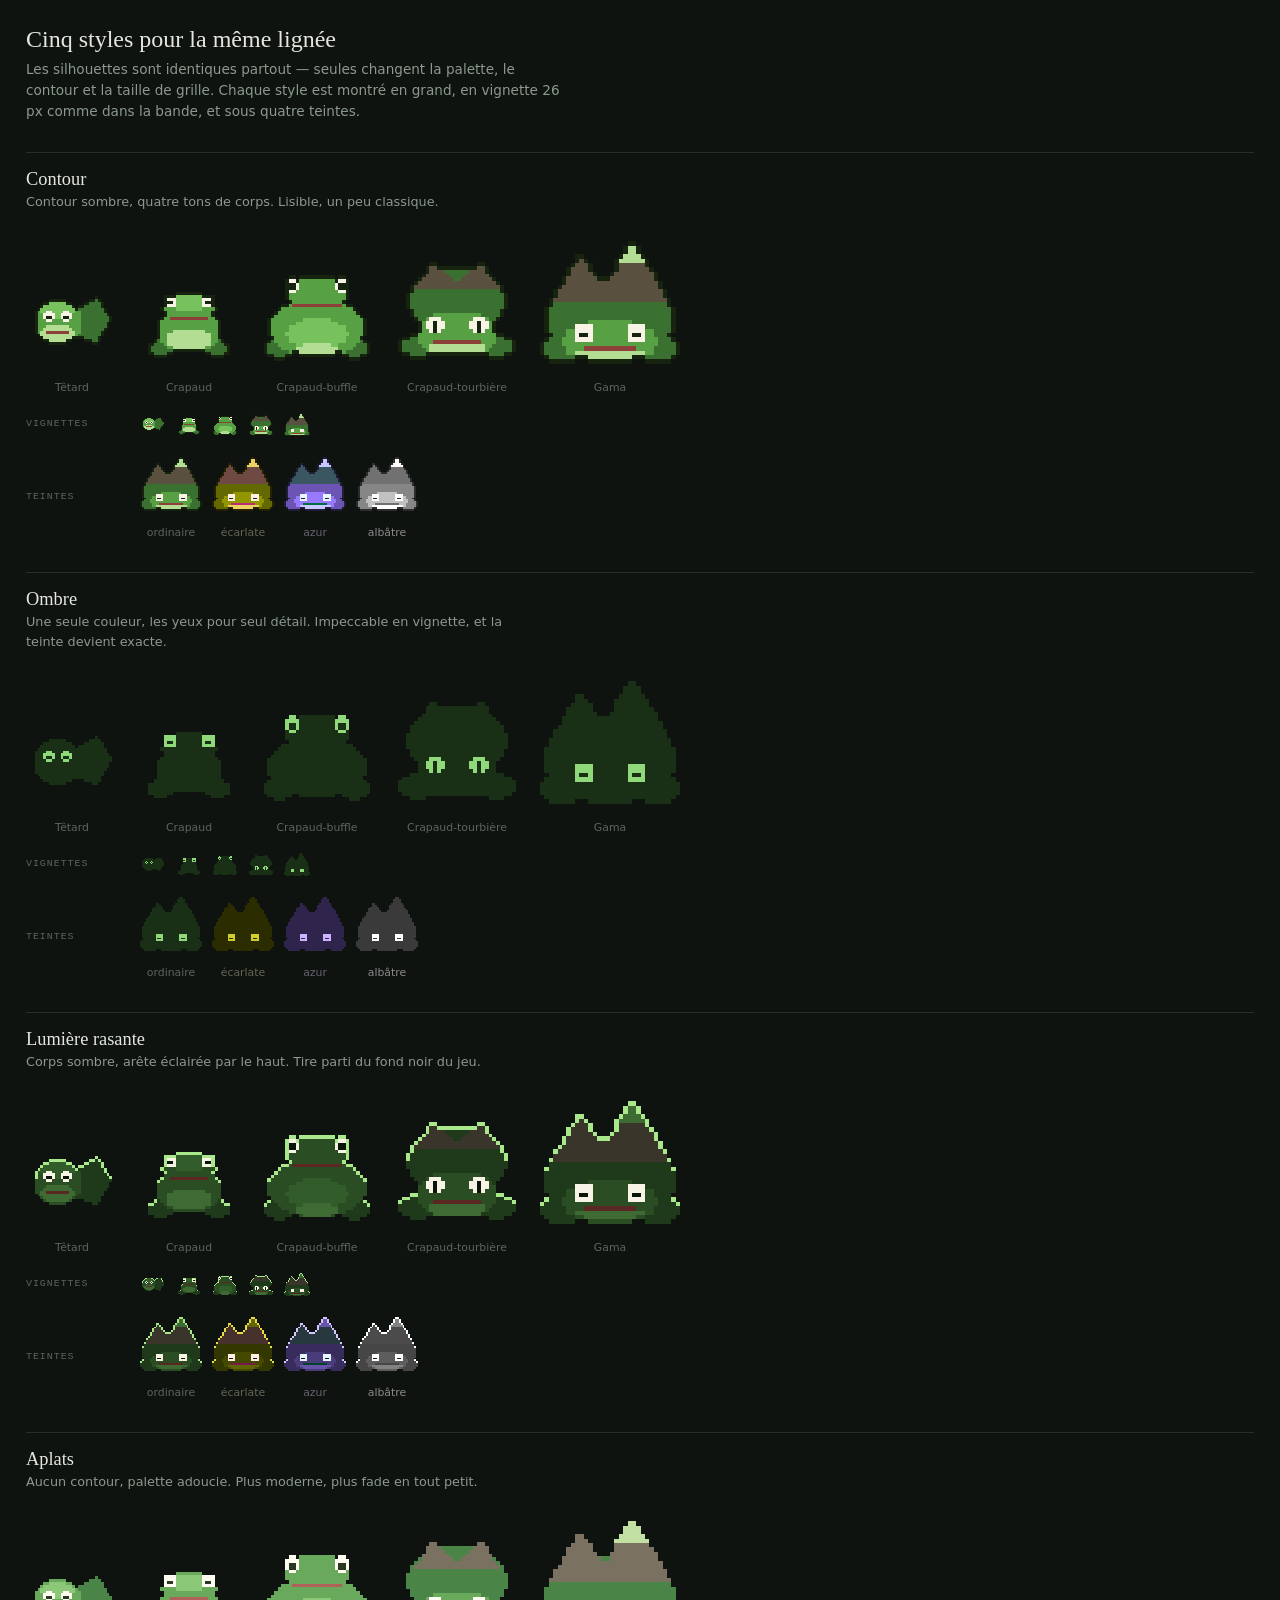
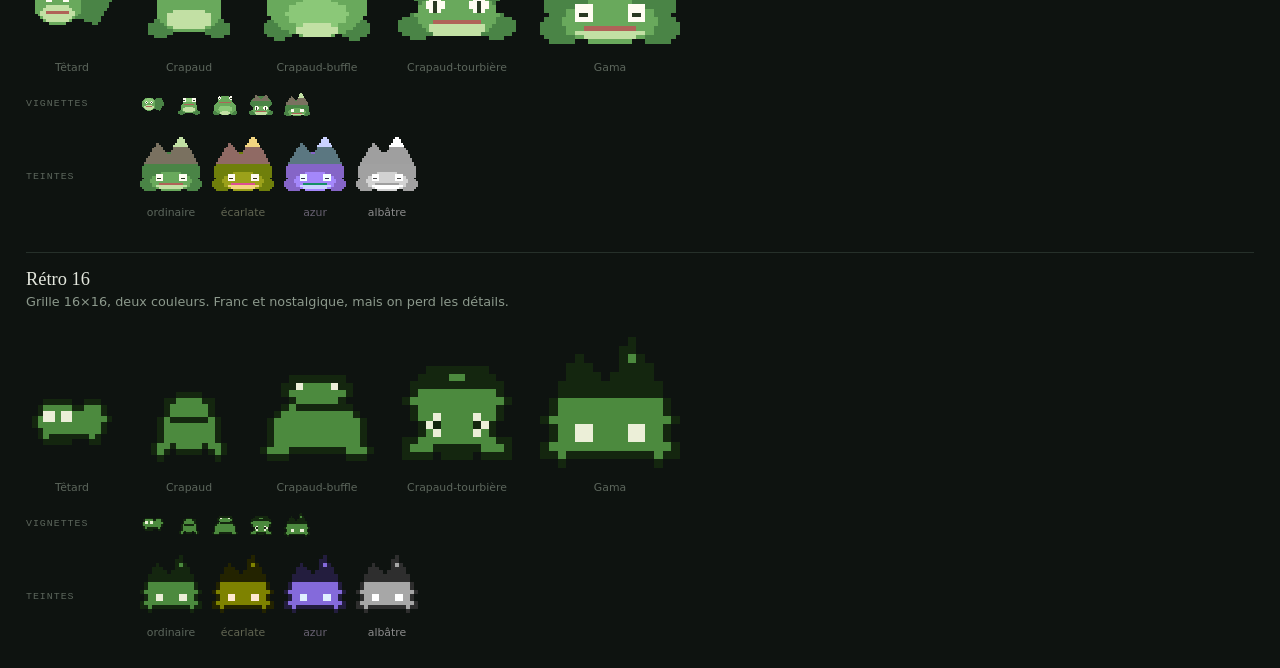
==== commit 401971ba: "Treize mots que les noms n'emploient plus — alpha 2.15.0 L'interface affiche l'âge et la taille dans" ====
--- a/tools/apercu-styles.html
+++ b/tools/apercu-styles.html
@@ -471,7 +471,7 @@
 <rect x="4" y="29" width="4" height="1" fill="#16240f"/>
 <rect x="24" y="29" width="4" height="1" fill="#16240f"/>
 </svg>
-<span>Colosse fangeux</span></div><div class=item><svg width=140 height=140 xmlns="http://www.w3.org/2000/svg" viewBox="0 0 32 32" shape-rendering="crispEdges">
+<span>Crapaud-tourbi&egrave;re</span></div><div class=item><svg width=140 height=140 xmlns="http://www.w3.org/2000/svg" viewBox="0 0 32 32" shape-rendering="crispEdges">
 <rect x="20" y="3" width="2" height="1" fill="#16240f"/>
 <rect x="19" y="4" width="1" height="1" fill="#16240f"/>
 <rect x="20" y="4" width="2" height="1" fill="#b3dd93"/>
@@ -2090,7 +2090,7 @@
 <rect x="4" y="29" width="4" height="1" fill="#1a3016"/>
 <rect x="24" y="29" width="4" height="1" fill="#1a3016"/>
 </svg>
-<span>Colosse fangeux</span></div><div class=item><svg width=140 height=140 xmlns="http://www.w3.org/2000/svg" viewBox="0 0 32 32" shape-rendering="crispEdges">
+<span>Crapaud-tourbi&egrave;re</span></div><div class=item><svg width=140 height=140 xmlns="http://www.w3.org/2000/svg" viewBox="0 0 32 32" shape-rendering="crispEdges">
 <rect x="20" y="3" width="2" height="1" fill="#1a3016"/>
 <rect x="19" y="4" width="4" height="1" fill="#1a3016"/>
 <rect x="19" y="5" width="4" height="1" fill="#1a3016"/>
@@ -3277,7 +3277,7 @@
 <rect x="4" y="29" width="4" height="1" fill="#1f3a1a"/>
 <rect x="24" y="29" width="4" height="1" fill="#1f3a1a"/>
 </svg>
-<span>Colosse fangeux</span></div><div class=item><svg width=140 height=140 xmlns="http://www.w3.org/2000/svg" viewBox="0 0 32 32" shape-rendering="crispEdges">
+<span>Crapaud-tourbi&egrave;re</span></div><div class=item><svg width=140 height=140 xmlns="http://www.w3.org/2000/svg" viewBox="0 0 32 32" shape-rendering="crispEdges">
 <rect x="20" y="3" width="2" height="1" fill="#a8e88a"/>
 <rect x="19" y="4" width="1" height="1" fill="#a8e88a"/>
 <rect x="20" y="4" width="2" height="1" fill="#3d6b33"/>
@@ -4692,7 +4692,7 @@
 <rect x="4" y="29" width="4" height="1" fill="#4a8446"/>
 <rect x="24" y="29" width="4" height="1" fill="#4a8446"/>
 </svg>
-<span>Colosse fangeux</span></div><div class=item><svg width=140 height=140 xmlns="http://www.w3.org/2000/svg" viewBox="0 0 32 32" shape-rendering="crispEdges">
+<span>Crapaud-tourbi&egrave;re</span></div><div class=item><svg width=140 height=140 xmlns="http://www.w3.org/2000/svg" viewBox="0 0 32 32" shape-rendering="crispEdges">
 <rect x="20" y="3" width="2" height="1" fill="#c2e0a4"/>
 <rect x="19" y="4" width="4" height="1" fill="#c2e0a4"/>
 <rect x="19" y="5" width="4" height="1" fill="#c2e0a4"/>
@@ -5693,7 +5693,7 @@
 <rect x="6" y="14" width="4" height="1" fill="#14260f"/>
 <rect x="11" y="14" width="4" height="1" fill="#14260f"/>
 </svg>
-<span>Colosse fangeux</span></div><div class=item><svg width=140 height=140 xmlns="http://www.w3.org/2000/svg" viewBox="0 0 16 16" shape-rendering="crispEdges">
+<span>Crapaud-tourbi&egrave;re</span></div><div class=item><svg width=140 height=140 xmlns="http://www.w3.org/2000/svg" viewBox="0 0 16 16" shape-rendering="crispEdges">
 <rect x="10" y="1" width="1" height="1" fill="#14260f"/>
 <rect x="9" y="2" width="2" height="1" fill="#14260f"/>
 <rect x="4" y="3" width="1" height="1" fill="#14260f"/>
